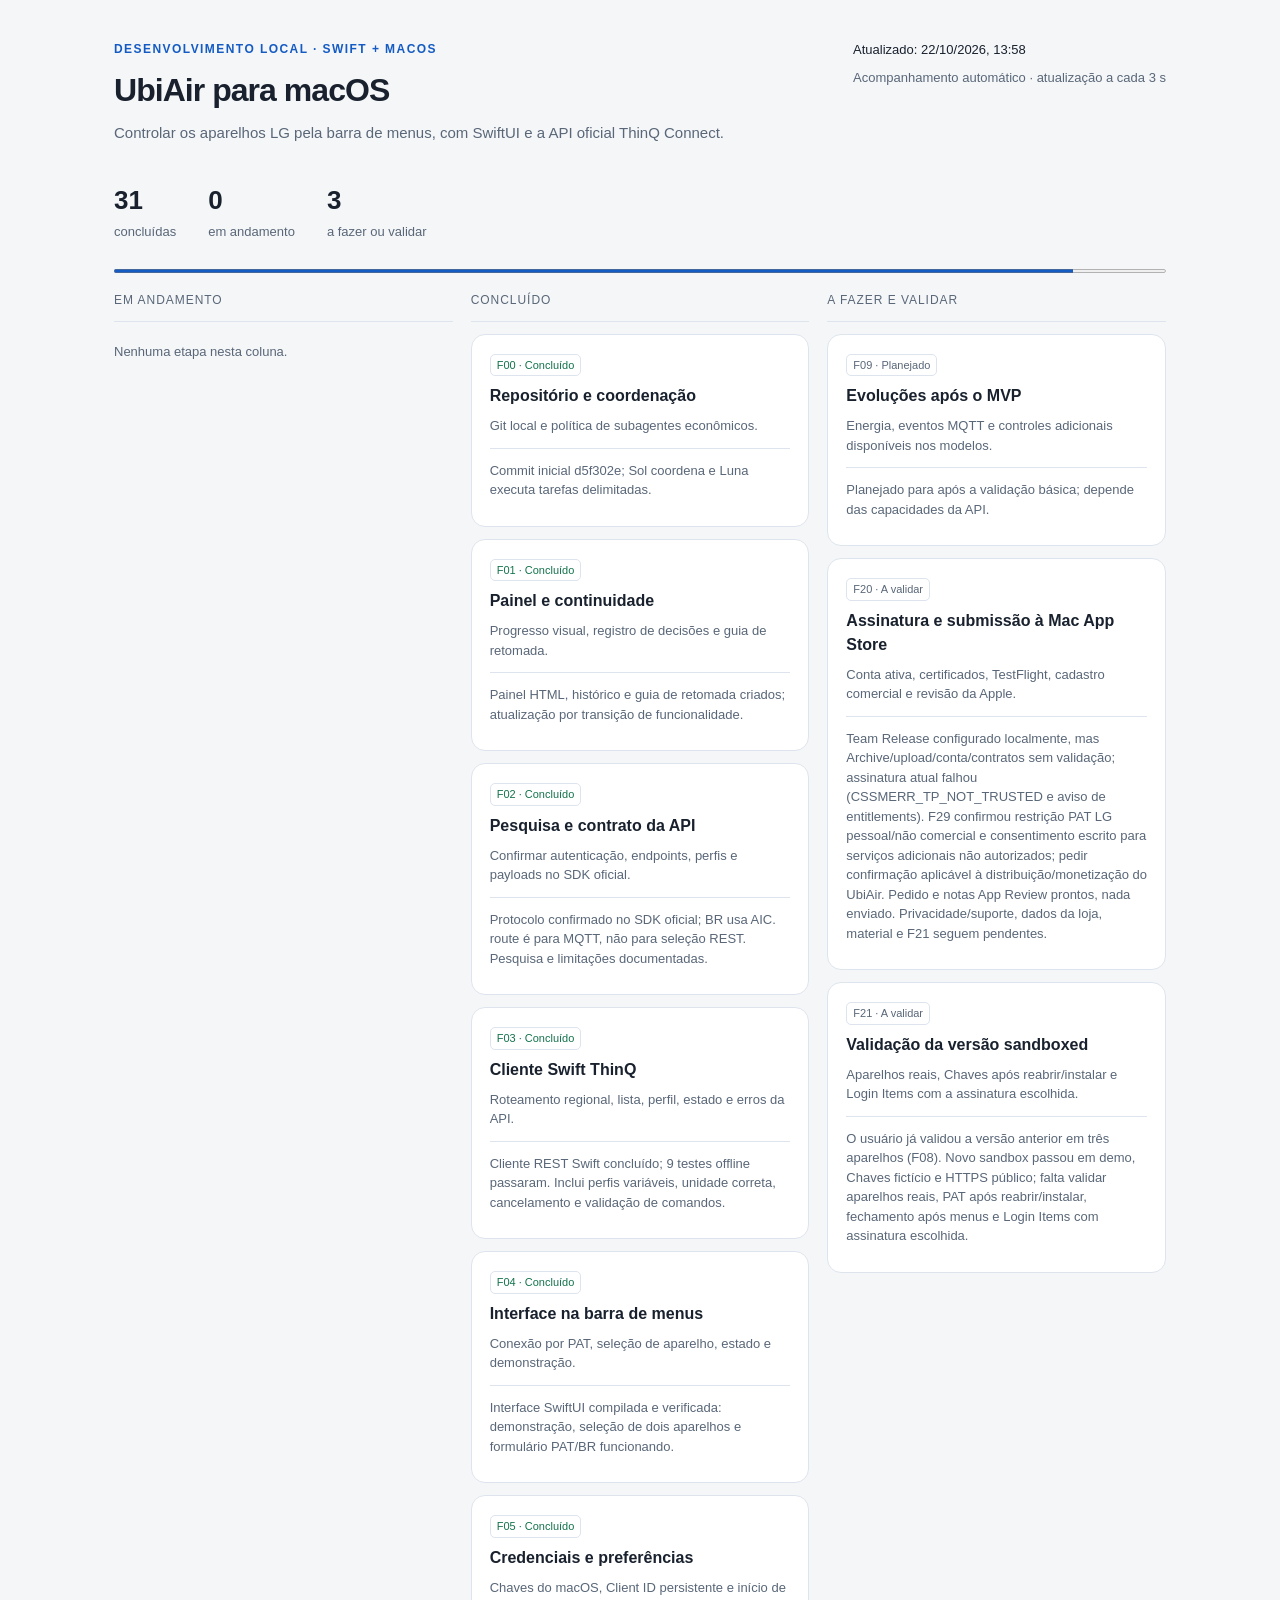
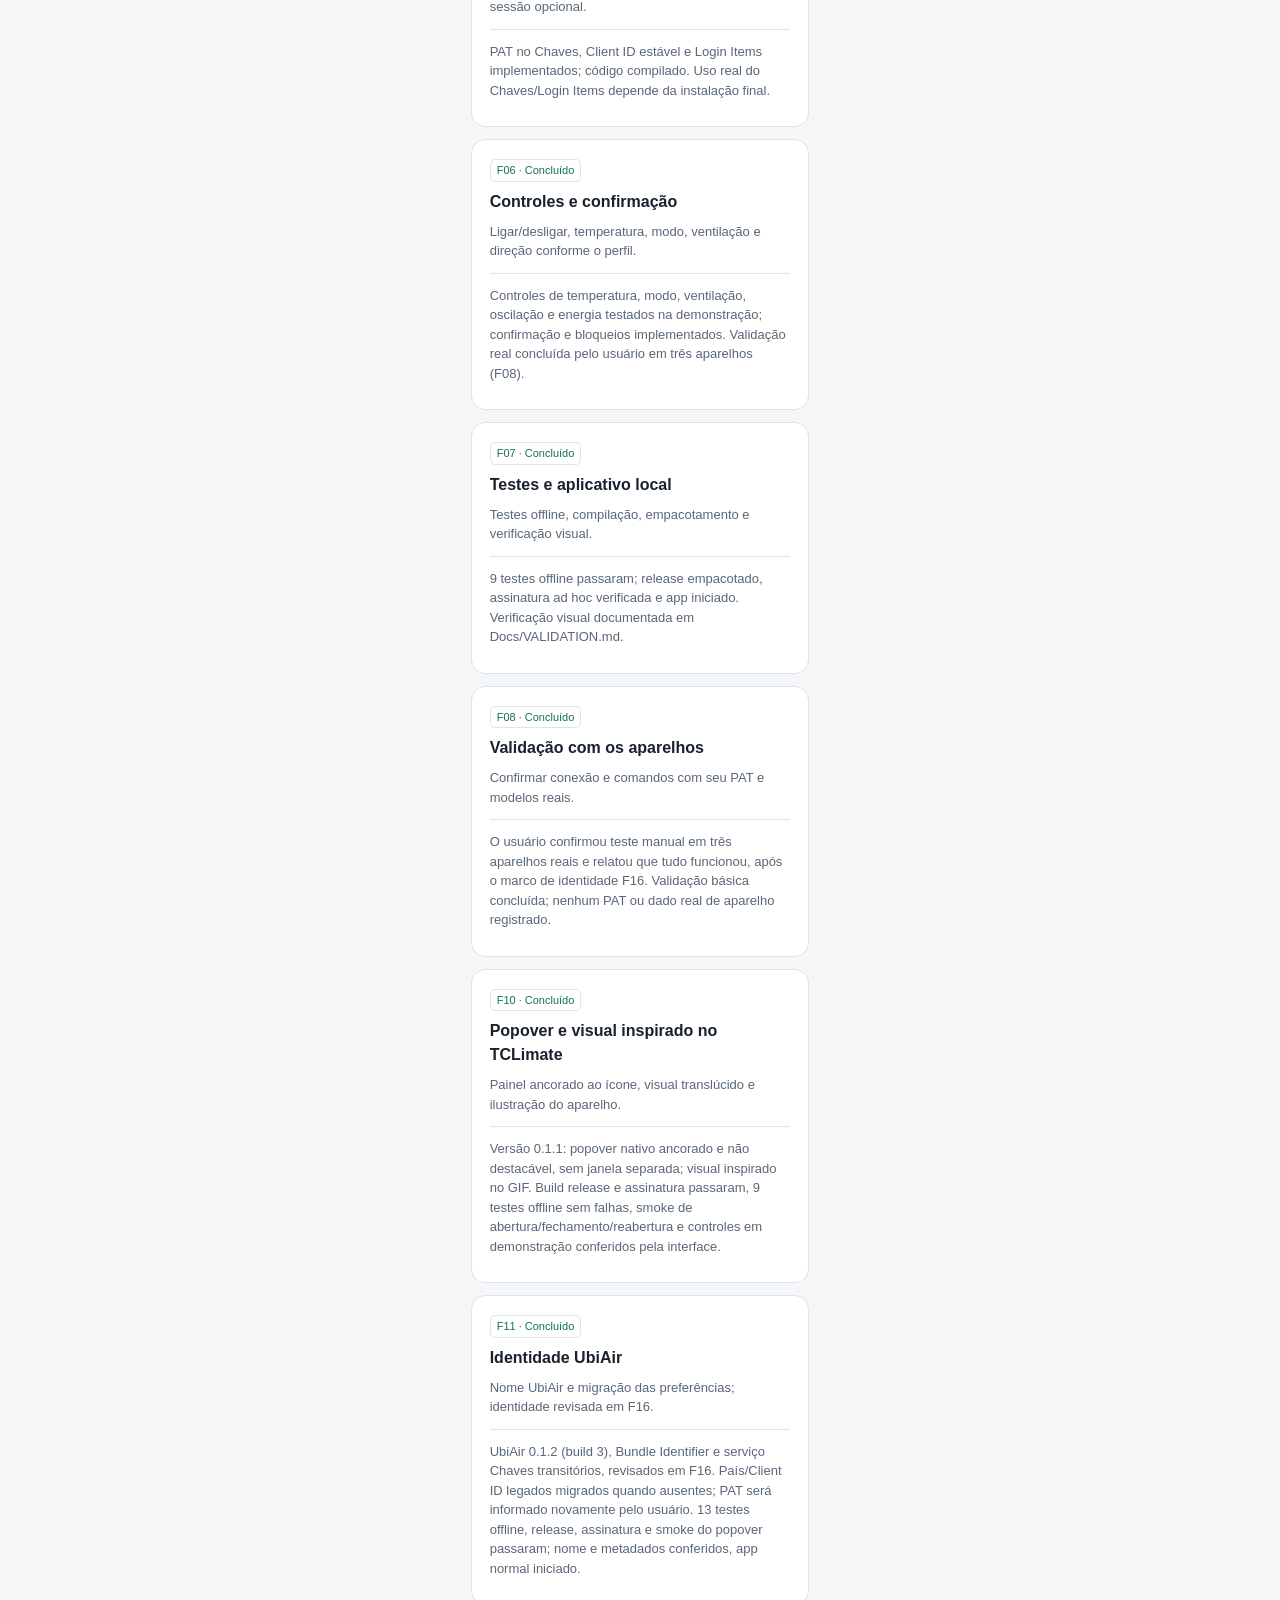
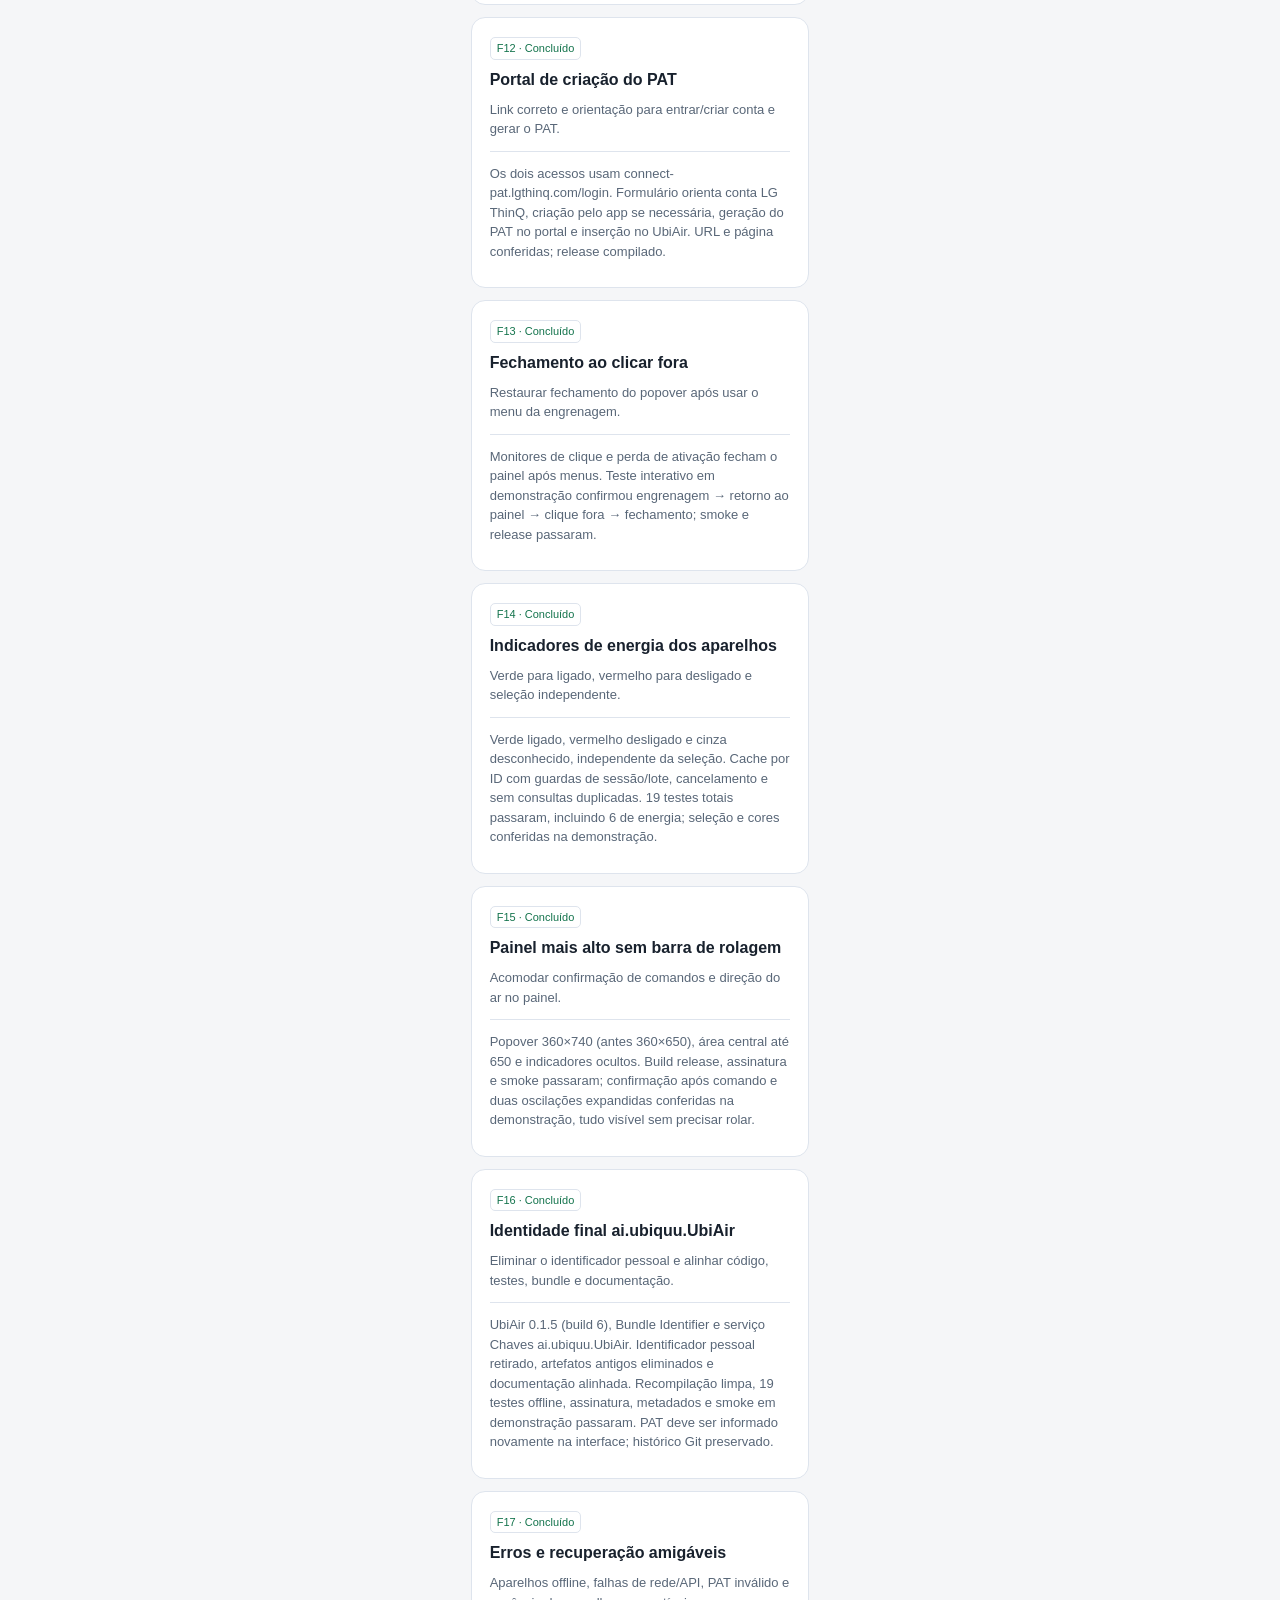
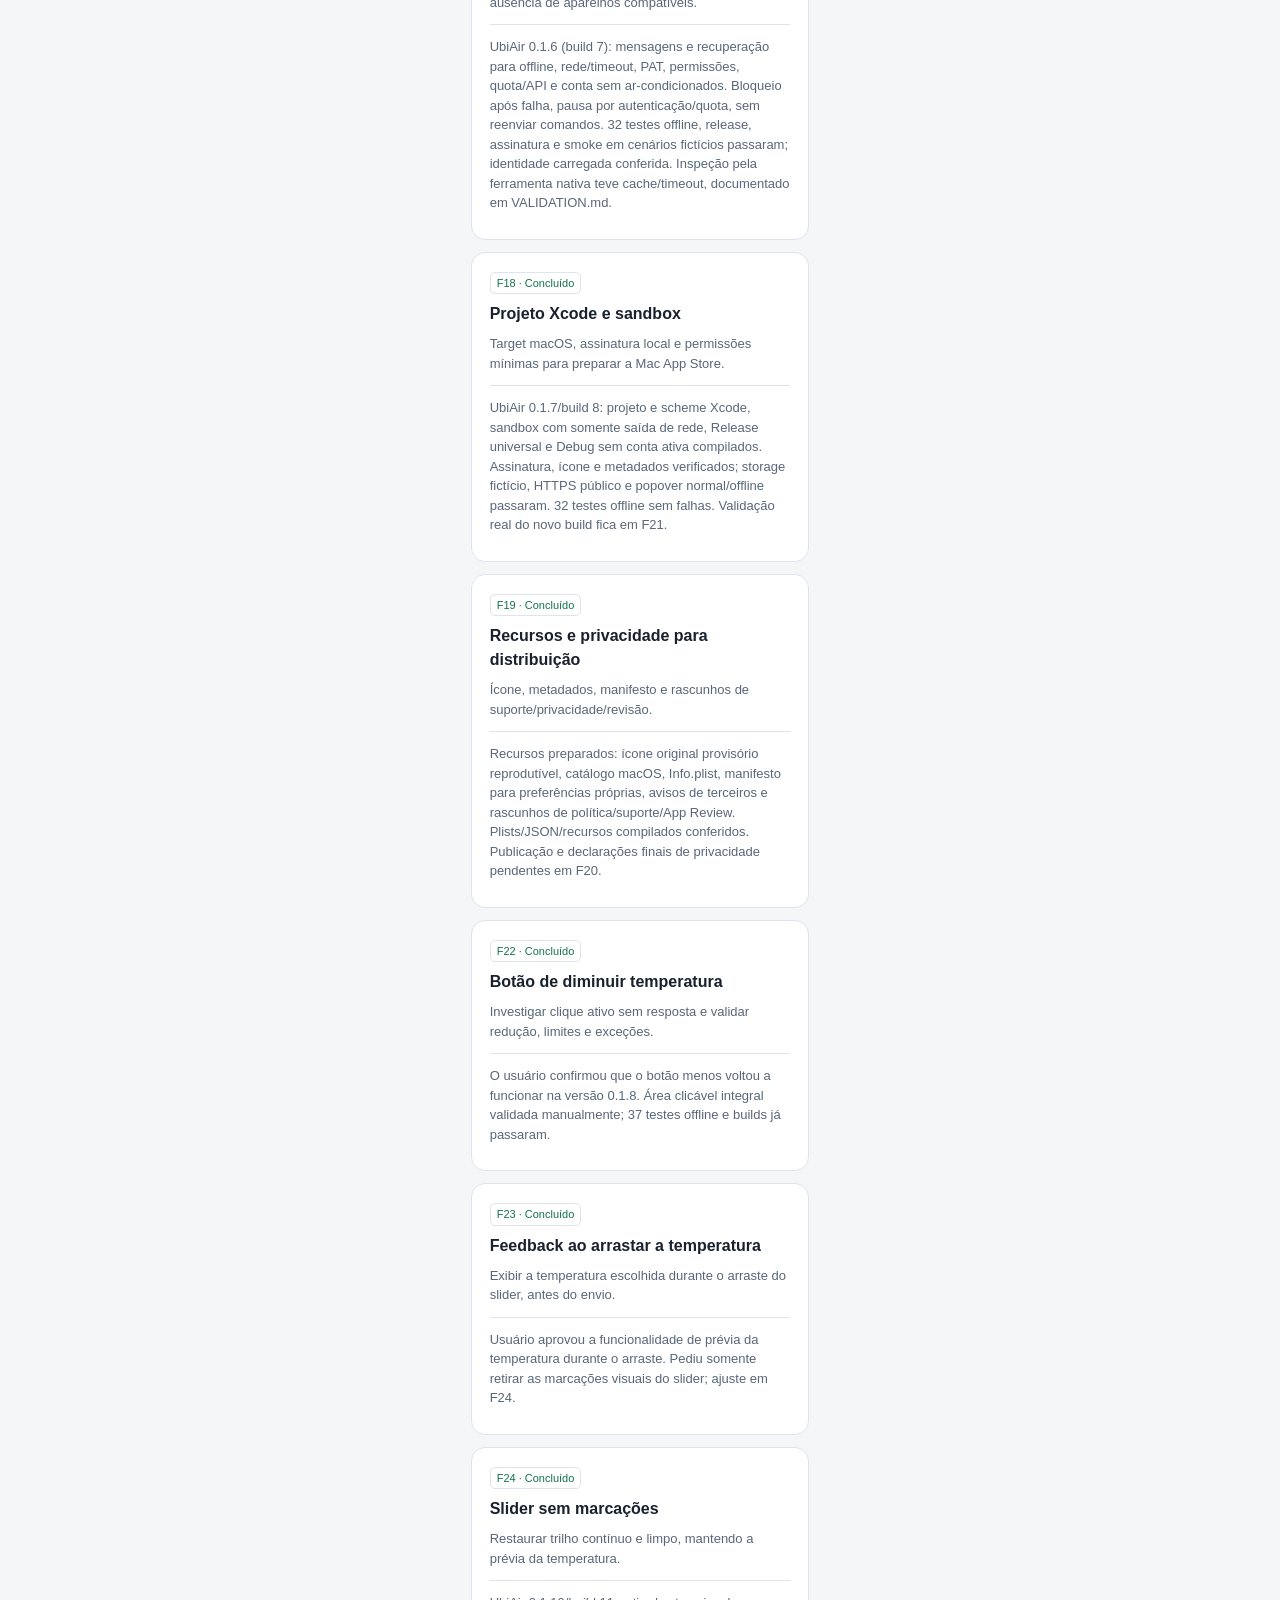
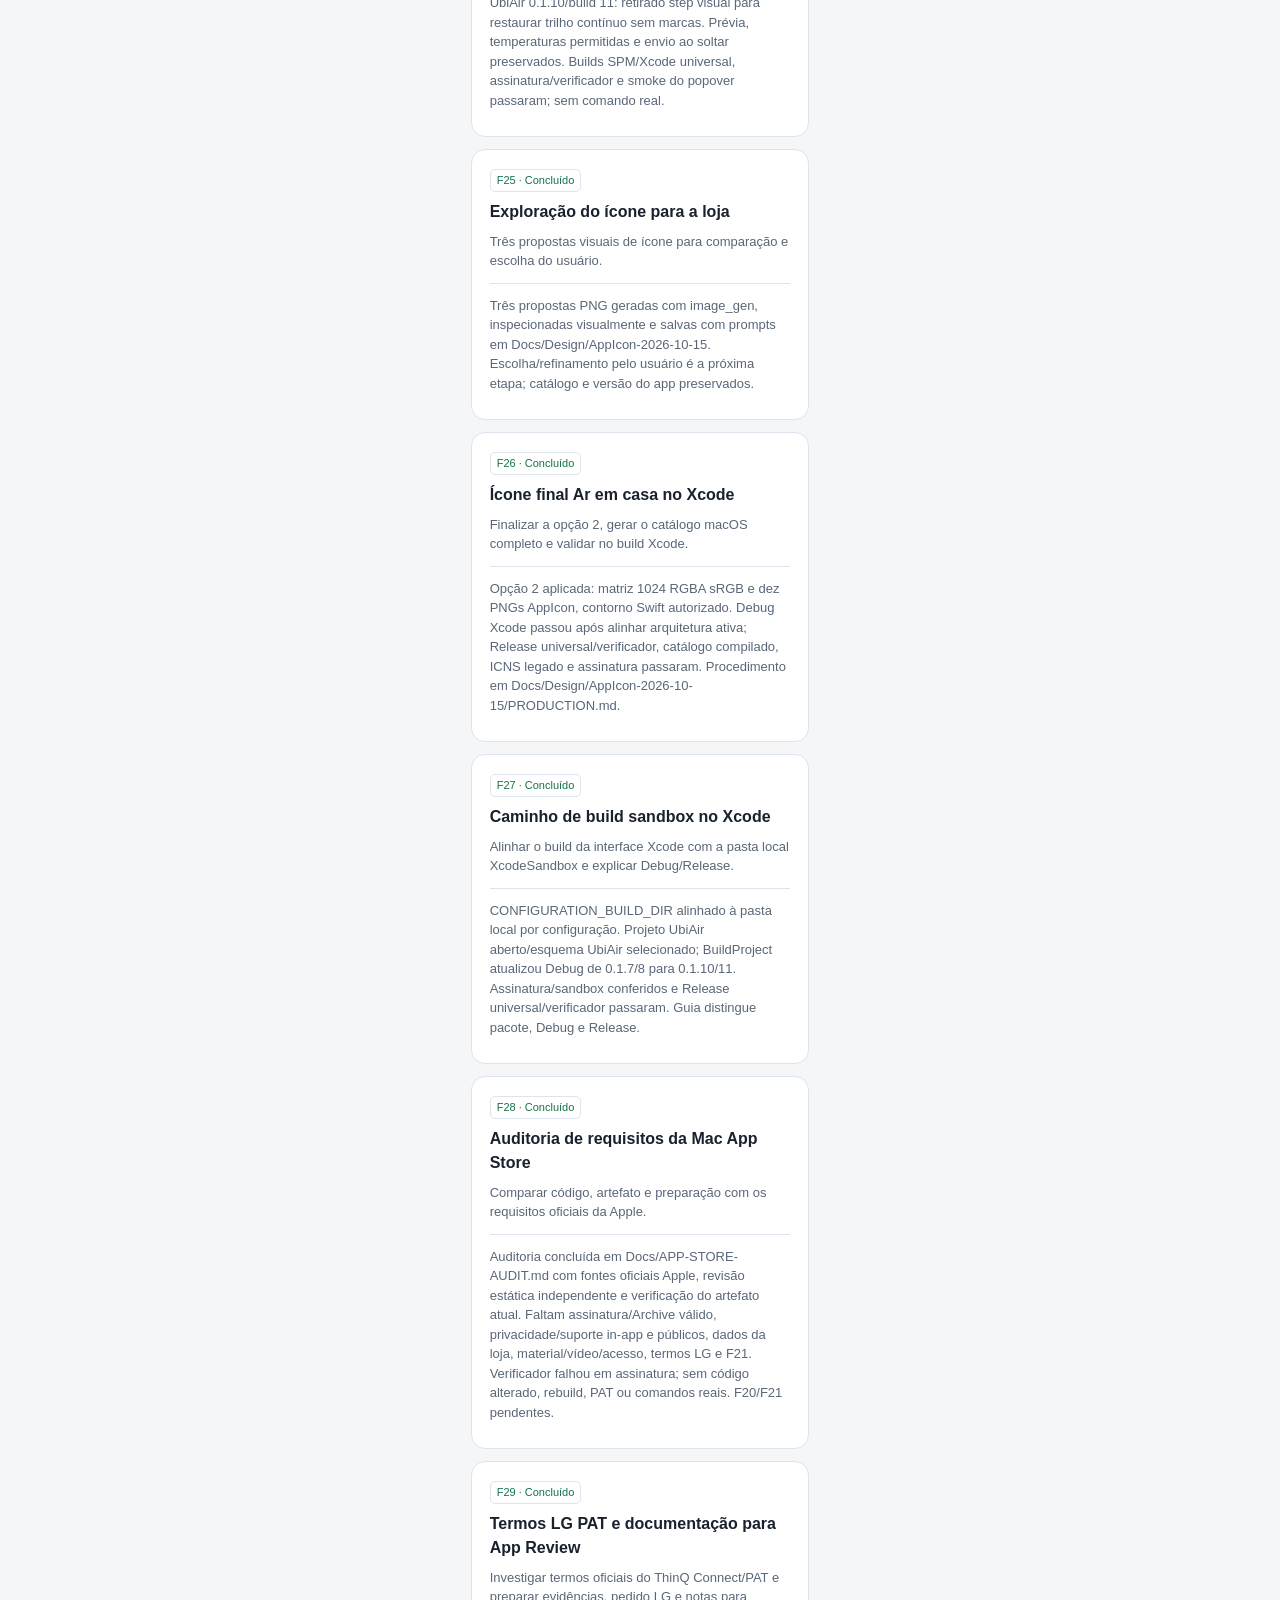
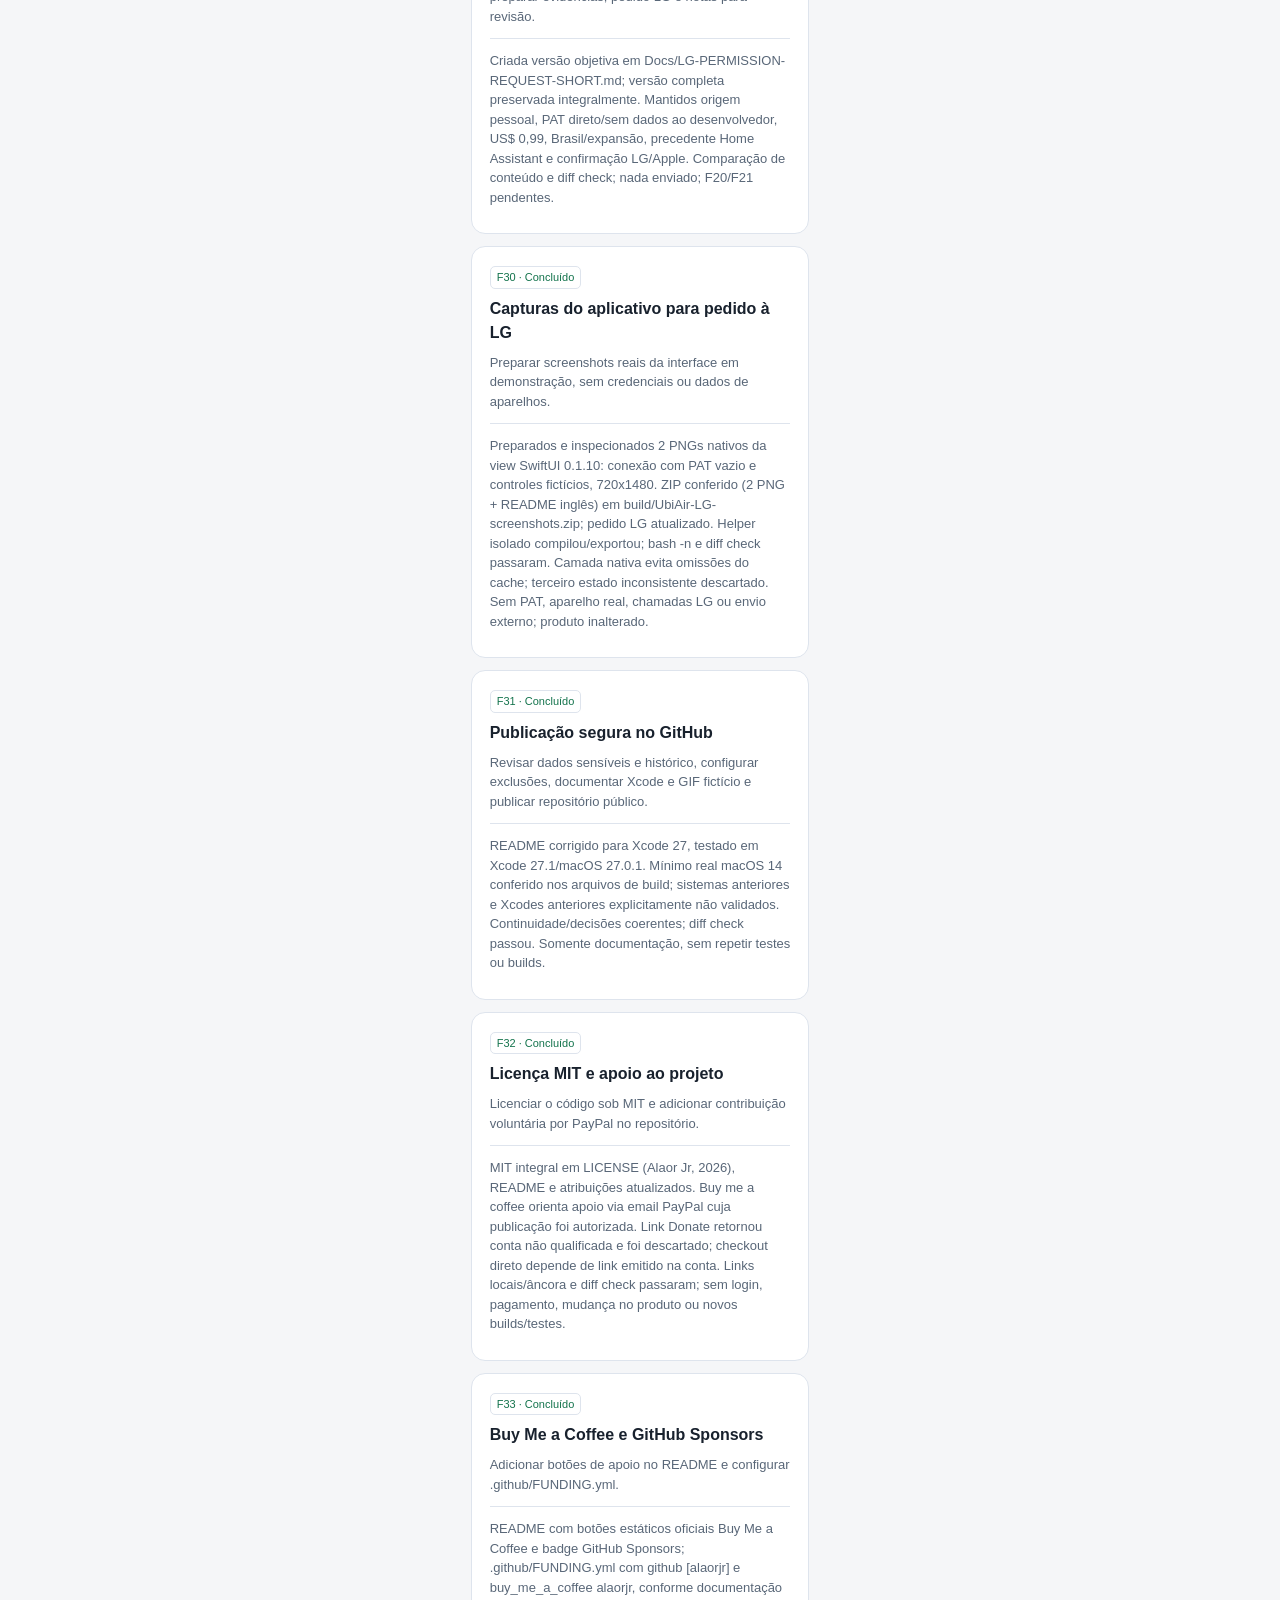
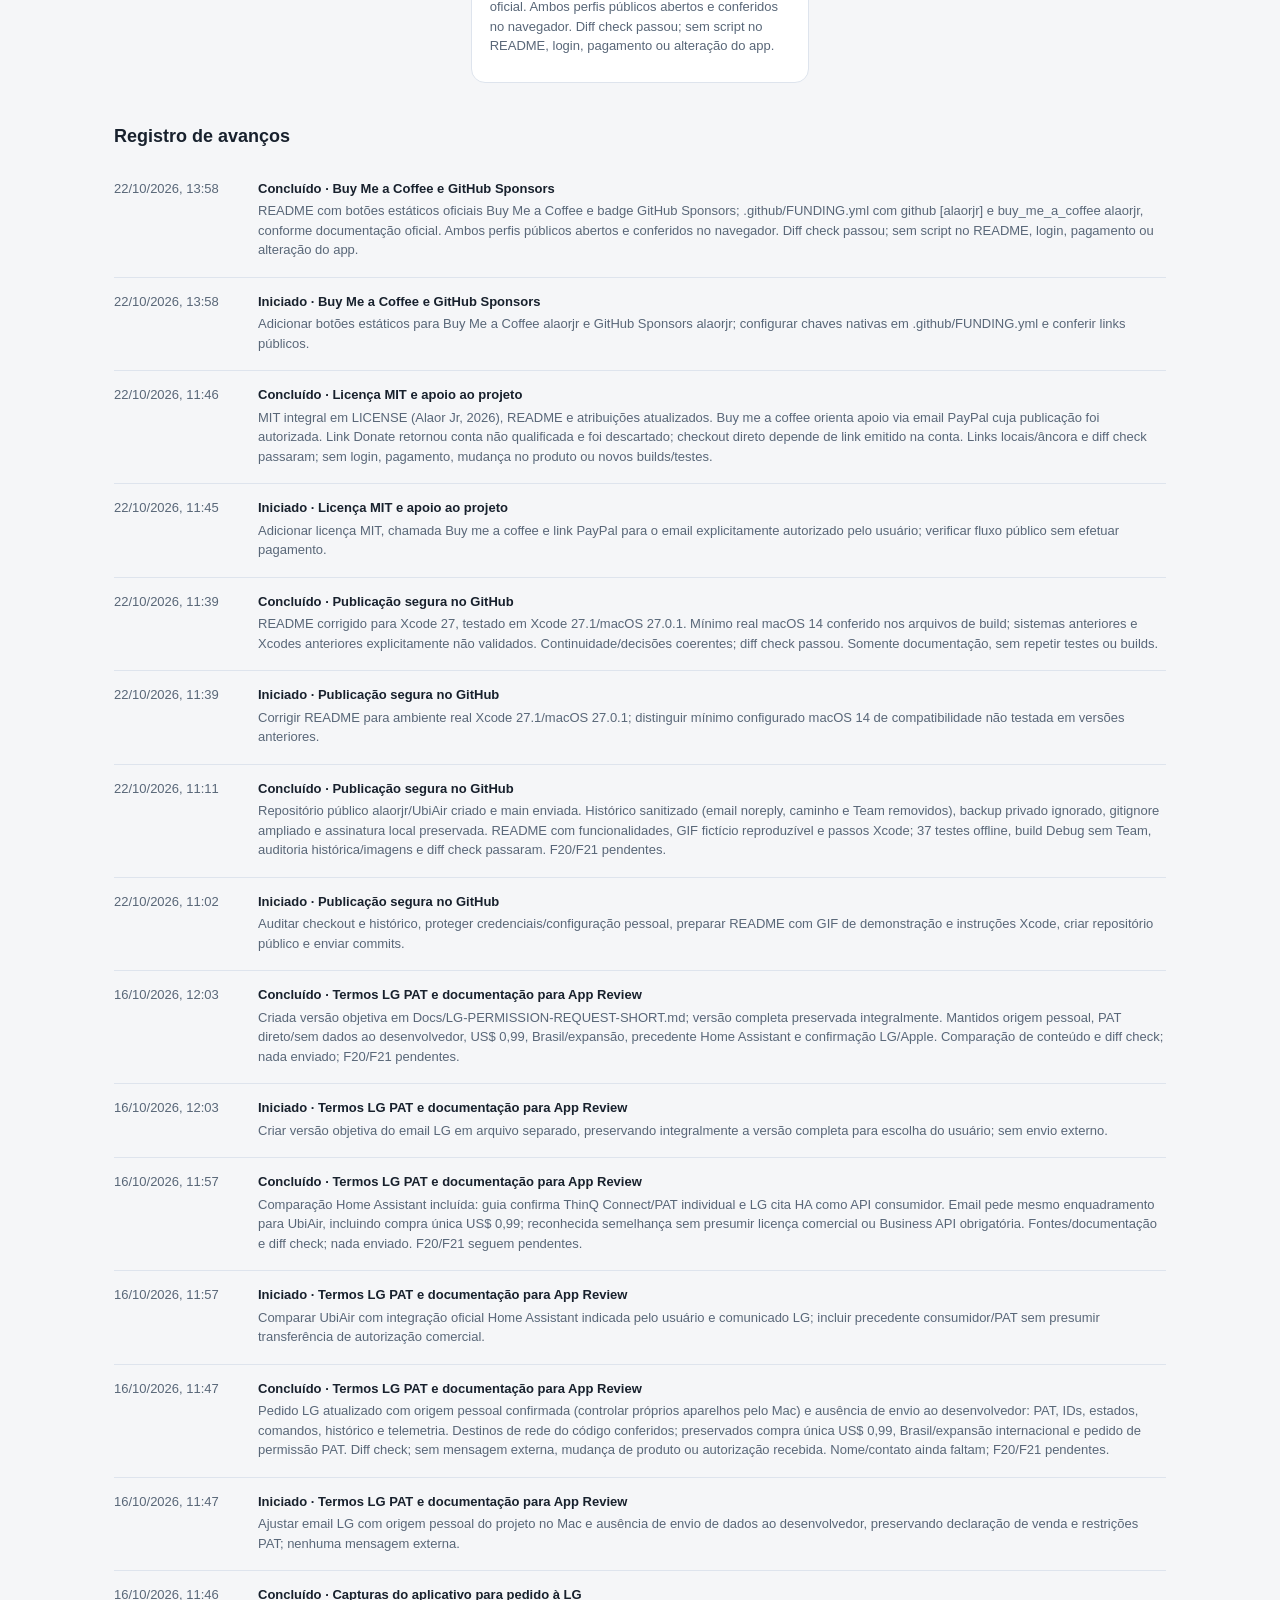
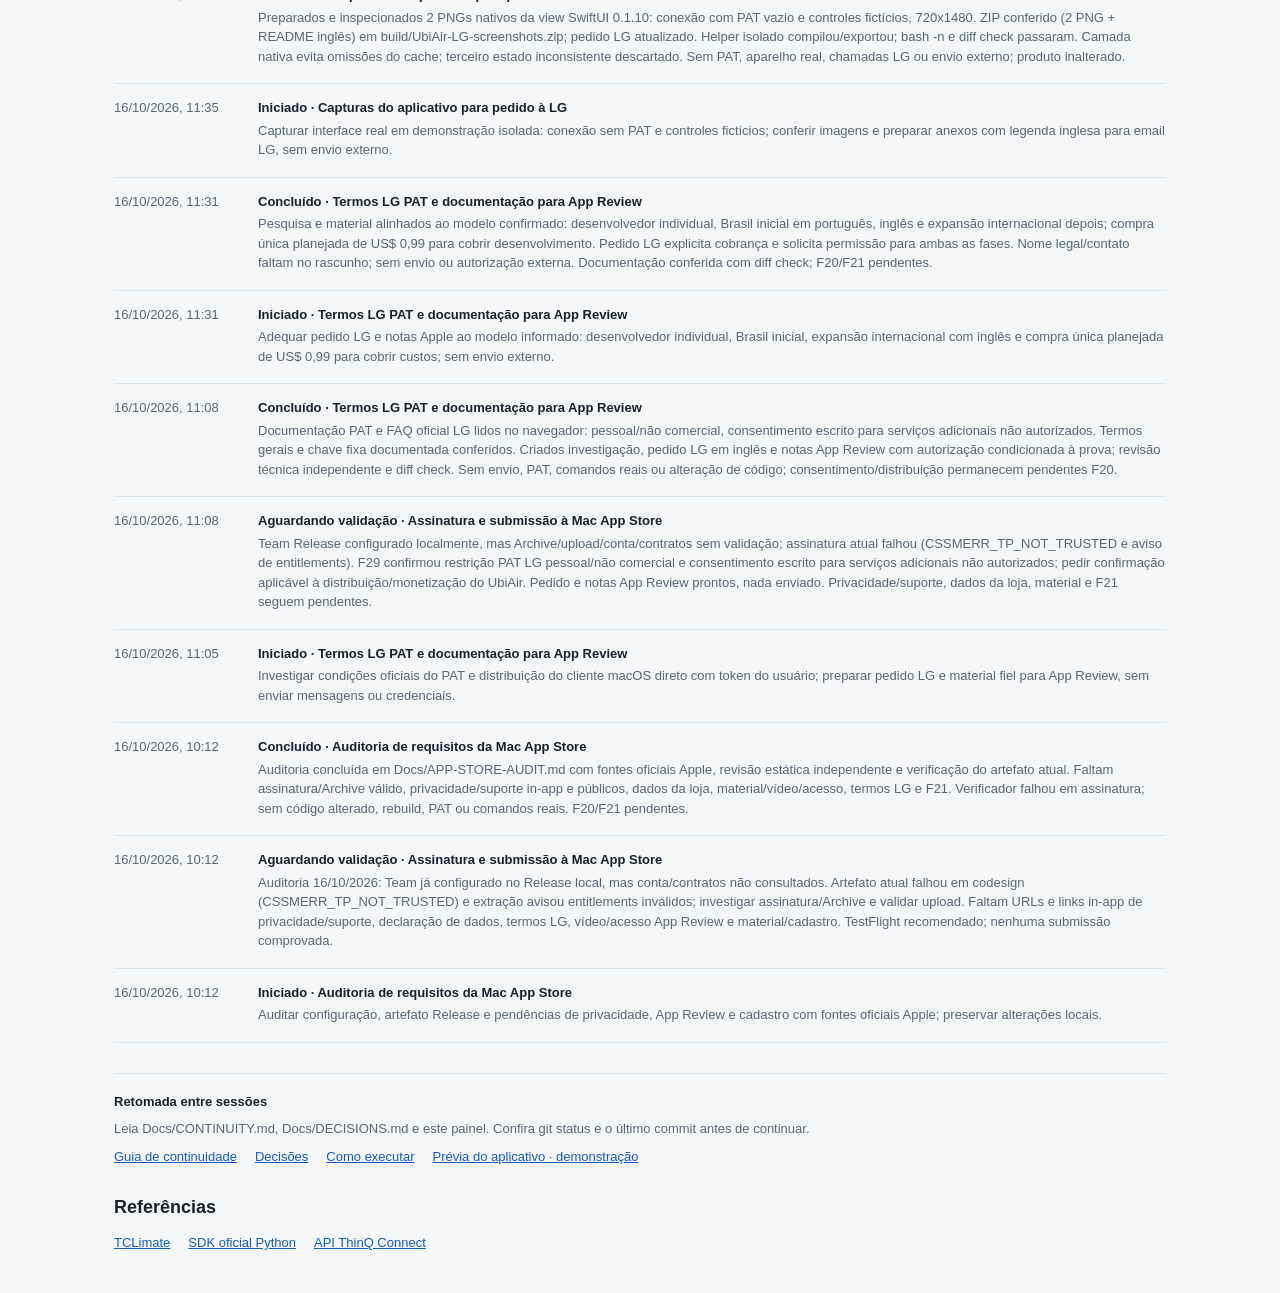
==== Progress/index.html @ ee51929e "Add Buy Me a Coffee and GitHub Sponsors buttons and funding config" ====
<!doctype html>
<html lang="pt-BR">
<head>
  <meta charset="utf-8">
  <meta name="viewport" content="width=device-width, initial-scale=1">
  <title>UbiAir — acompanhamento</title>
  <style>
    :root { color-scheme: light dark; --bg:light-dark(#f5f6f8,#12151a); --surface:light-dark(#fff,#1b2028); --fg:light-dark(#18212d,#e8edf4); --muted:light-dark(#596778,#a0aec0); --line:light-dark(#dee4ed,#303947); --accent:light-dark(#145bc4,#7bb3ff); --ok:light-dark(#13734c,#74dba7); }
    *{box-sizing:border-box} body{margin:0;background:var(--bg);color:var(--fg);font:15px/1.5 -apple-system,BlinkMacSystemFont,"Segoe UI",sans-serif} main{max-width:1100px;margin:auto;padding:40px 24px} header{display:flex;align-items:flex-start;justify-content:space-between;gap:24px;flex-wrap:wrap} .eyebrow{font-size:12px;letter-spacing:.12em;text-transform:uppercase;color:var(--accent);font-weight:600} h1{font-size:32px;letter-spacing:-.03em;margin:8px 0} h2{font-size:18px;margin:28px 0 12px} p{margin:8px 0;color:var(--muted)} .stamp{font-size:13px} .summary{display:flex;gap:32px;margin:28px 0 14px;flex-wrap:wrap} .summary strong{font-size:26px;display:block} .summary span{color:var(--muted);font-size:13px} progress{width:100%;height:8px;accent-color:var(--accent)} .board{display:grid;grid-template-columns:repeat(3,minmax(0,1fr));gap:18px} .lane{min-width:0} .lane-title{font-size:12px;letter-spacing:.08em;text-transform:uppercase;color:var(--muted);padding:12px 0;border-bottom:1px solid var(--line)} article{background:var(--surface);border:1px solid var(--line);border-radius:14px;padding:18px;margin:12px 0} article h3{font-size:16px;margin:8px 0} article p{font-size:13px} .tag{font-size:11px;display:inline-block;color:var(--muted);border:1px solid var(--line);border-radius:5px;padding:2px 6px} .done .tag{color:var(--ok)} .active .tag{color:var(--accent)} .note{margin-top:12px;padding-top:12px;border-top:1px solid var(--line)} .log{padding:0;list-style:none} .log li{display:grid;grid-template-columns:132px 1fr;gap:12px;border-bottom:1px solid var(--line);padding:14px 0;font-size:13px}.log time{color:var(--muted)} .log p{margin:3px 0} footer{margin-top:30px;border-top:1px solid var(--line);padding-top:18px;font-size:13px} a{color:var(--accent)} .links{display:flex;gap:18px;flex-wrap:wrap} .empty{font-size:13px;padding:12px 0} @media(max-width:800px){.board{grid-template-columns:1fr}main{padding:24px 16px}h1{font-size:26px}.log li{grid-template-columns:1fr;gap:4px}}
  </style>
</head>
<body>
<main>
  <header><div><div class="eyebrow">Desenvolvimento local · Swift + macOS</div><h1 id="title">UbiAir para macOS</h1><p id="goal"></p></div><div class="stamp"><div id="updated"></div><p id="live">Atualizações ao iniciar e concluir cada etapa</p></div></header>
  <div class="summary" id="summary" aria-live="polite"></div><progress id="progress" max="10" value="0" aria-label="Funcionalidades concluídas"></progress>
  <section class="board" aria-label="Etapas do projeto"><div class="lane"><div class="lane-title">Em andamento</div><div id="active"></div></div><div class="lane"><div class="lane-title">Concluído</div><div id="done"></div></div><div class="lane"><div class="lane-title">A fazer e validar</div><div id="todo"></div></div></section>
  <h2>Registro de avanços</h2><ul id="events" class="log"></ul>
  <footer><strong>Retomada entre sessões</strong><p id="resume"></p><div class="links"><a href="../Docs/CONTINUITY.md">Guia de continuidade</a><a href="../Docs/DECISIONS.md">Decisões</a><a href="../README.md">Como executar</a><a href="../Docs/Images/menu-panel-demo.png">Prévia do aplicativo · demonstração</a></div><h2>Referências</h2><div class="links" id="references"></div></footer>
</main>
<script>
  const initial = {"project": "UbiAir para macOS", "updatedAt": "2026-10-22T13:58:38-03:00", "goal": "Controlar os aparelhos LG pela barra de menus, com SwiftUI e a API oficial ThinQ Connect.", "features": [{"id": "F00", "title": "Repositório e coordenação", "description": "Git local e política de subagentes econômicos.", "status": "done", "note": "Commit inicial d5f302e; Sol coordena e Luna executa tarefas delimitadas."}, {"id": "F01", "title": "Painel e continuidade", "description": "Progresso visual, registro de decisões e guia de retomada.", "status": "done", "note": "Painel HTML, histórico e guia de retomada criados; atualização por transição de funcionalidade.", "updatedAt": "2026-10-13T12:00:17-03:00"}, {"id": "F02", "title": "Pesquisa e contrato da API", "description": "Confirmar autenticação, endpoints, perfis e payloads no SDK oficial.", "status": "done", "note": "Protocolo confirmado no SDK oficial; BR usa AIC. route é para MQTT, não para seleção REST. Pesquisa e limitações documentadas.", "updatedAt": "2026-10-13T12:02:05-03:00"}, {"id": "F03", "title": "Cliente Swift ThinQ", "description": "Roteamento regional, lista, perfil, estado e erros da API.", "status": "done", "note": "Cliente REST Swift concluído; 9 testes offline passaram. Inclui perfis variáveis, unidade correta, cancelamento e validação de comandos.", "updatedAt": "2026-10-13T12:12:52-03:00"}, {"id": "F04", "title": "Interface na barra de menus", "description": "Conexão por PAT, seleção de aparelho, estado e demonstração.", "status": "done", "note": "Interface SwiftUI compilada e verificada: demonstração, seleção de dois aparelhos e formulário PAT/BR funcionando.", "updatedAt": "2026-10-13T15:42:04-03:00"}, {"id": "F05", "title": "Credenciais e preferências", "description": "Chaves do macOS, Client ID persistente e início de sessão opcional.", "status": "done", "note": "PAT no Chaves, Client ID estável e Login Items implementados; código compilado. Uso real do Chaves/Login Items depende da instalação final.", "updatedAt": "2026-10-13T12:12:52-03:00"}, {"id": "F06", "title": "Controles e confirmação", "description": "Ligar/desligar, temperatura, modo, ventilação e direção conforme o perfil.", "status": "done", "note": "Controles de temperatura, modo, ventilação, oscilação e energia testados na demonstração; confirmação e bloqueios implementados. Validação real concluída pelo usuário em três aparelhos (F08).", "updatedAt": "2026-10-13T15:42:04-03:00"}, {"id": "F07", "title": "Testes e aplicativo local", "description": "Testes offline, compilação, empacotamento e verificação visual.", "status": "done", "note": "9 testes offline passaram; release empacotado, assinatura ad hoc verificada e app iniciado. Verificação visual documentada em Docs/VALIDATION.md.", "updatedAt": "2026-10-13T15:42:04-03:00"}, {"id": "F08", "title": "Validação com os aparelhos", "description": "Confirmar conexão e comandos com seu PAT e modelos reais.", "status": "done", "note": "O usuário confirmou teste manual em três aparelhos reais e relatou que tudo funcionou, após o marco de identidade F16. Validação básica concluída; nenhum PAT ou dado real de aparelho registrado.", "updatedAt": "2026-10-14T13:21:07-03:00"}, {"id": "F09", "title": "Evoluções após o MVP", "description": "Energia, eventos MQTT e controles adicionais disponíveis nos modelos.", "status": "todo", "note": "Planejado para após a validação básica; depende das capacidades da API."}, {"id": "F10", "title": "Popover e visual inspirado no TCLimate", "description": "Painel ancorado ao ícone, visual translúcido e ilustração do aparelho.", "status": "done", "note": "Versão 0.1.1: popover nativo ancorado e não destacável, sem janela separada; visual inspirado no GIF. Build release e assinatura passaram, 9 testes offline sem falhas, smoke de abertura/fechamento/reabertura e controles em demonstração conferidos pela interface.", "updatedAt": "2026-10-13T16:37:49-03:00"}, {"id": "F11", "title": "Identidade UbiAir", "description": "Nome UbiAir e migração das preferências; identidade revisada em F16.", "status": "done", "note": "UbiAir 0.1.2 (build 3), Bundle Identifier e serviço Chaves transitórios, revisados em F16. País/Client ID legados migrados quando ausentes; PAT será informado novamente pelo usuário. 13 testes offline, release, assinatura e smoke do popover passaram; nome e metadados conferidos, app normal iniciado.", "updatedAt": "2026-10-14T08:40:16-03:00"}, {"id": "F12", "title": "Portal de criação do PAT", "description": "Link correto e orientação para entrar/criar conta e gerar o PAT.", "status": "done", "note": "Os dois acessos usam connect-pat.lgthinq.com/login. Formulário orienta conta LG ThinQ, criação pelo app se necessária, geração do PAT no portal e inserção no UbiAir. URL e página conferidas; release compilado.", "updatedAt": "2026-10-14T09:36:33-03:00"}, {"id": "F13", "title": "Fechamento ao clicar fora", "description": "Restaurar fechamento do popover após usar o menu da engrenagem.", "status": "done", "note": "Monitores de clique e perda de ativação fecham o painel após menus. Teste interativo em demonstração confirmou engrenagem → retorno ao painel → clique fora → fechamento; smoke e release passaram.", "updatedAt": "2026-10-14T09:36:33-03:00"}, {"id": "F14", "title": "Indicadores de energia dos aparelhos", "description": "Verde para ligado, vermelho para desligado e seleção independente.", "status": "done", "note": "Verde ligado, vermelho desligado e cinza desconhecido, independente da seleção. Cache por ID com guardas de sessão/lote, cancelamento e sem consultas duplicadas. 19 testes totais passaram, incluindo 6 de energia; seleção e cores conferidas na demonstração.", "updatedAt": "2026-10-14T09:36:34-03:00"}, {"id": "F15", "title": "Painel mais alto sem barra de rolagem", "description": "Acomodar confirmação de comandos e direção do ar no painel.", "status": "done", "note": "Popover 360×740 (antes 360×650), área central até 650 e indicadores ocultos. Build release, assinatura e smoke passaram; confirmação após comando e duas oscilações expandidas conferidas na demonstração, tudo visível sem precisar rolar.", "updatedAt": "2026-10-14T09:47:30-03:00"}, {"id": "F16", "title": "Identidade final ai.ubiquu.UbiAir", "description": "Eliminar o identificador pessoal e alinhar código, testes, bundle e documentação.", "status": "done", "note": "UbiAir 0.1.5 (build 6), Bundle Identifier e serviço Chaves ai.ubiquu.UbiAir. Identificador pessoal retirado, artefatos antigos eliminados e documentação alinhada. Recompilação limpa, 19 testes offline, assinatura, metadados e smoke em demonstração passaram. PAT deve ser informado novamente na interface; histórico Git preservado.", "updatedAt": "2026-10-14T13:15:51-03:00"}, {"id": "F17", "title": "Erros e recuperação amigáveis", "description": "Aparelhos offline, falhas de rede/API, PAT inválido e ausência de aparelhos compatíveis.", "status": "done", "note": "UbiAir 0.1.6 (build 7): mensagens e recuperação para offline, rede/timeout, PAT, permissões, quota/API e conta sem ar-condicionados. Bloqueio após falha, pausa por autenticação/quota, sem reenviar comandos. 32 testes offline, release, assinatura e smoke em cenários fictícios passaram; identidade carregada conferida. Inspeção pela ferramenta nativa teve cache/timeout, documentado em VALIDATION.md.", "updatedAt": "2026-10-14T13:42:35-03:00"}, {"id": "F18", "title": "Projeto Xcode e sandbox", "description": "Target macOS, assinatura local e permissões mínimas para preparar a Mac App Store.", "status": "done", "note": "UbiAir 0.1.7/build 8: projeto e scheme Xcode, sandbox com somente saída de rede, Release universal e Debug sem conta ativa compilados. Assinatura, ícone e metadados verificados; storage fictício, HTTPS público e popover normal/offline passaram. 32 testes offline sem falhas. Validação real do novo build fica em F21.", "updatedAt": "2026-10-14T22:14:55-03:00"}, {"id": "F19", "title": "Recursos e privacidade para distribuição", "description": "Ícone, metadados, manifesto e rascunhos de suporte/privacidade/revisão.", "status": "done", "note": "Recursos preparados: ícone original provisório reprodutível, catálogo macOS, Info.plist, manifesto para preferências próprias, avisos de terceiros e rascunhos de política/suporte/App Review. Plists/JSON/recursos compilados conferidos. Publicação e declarações finais de privacidade pendentes em F20.", "updatedAt": "2026-10-14T22:14:55-03:00"}, {"id": "F20", "title": "Assinatura e submissão à Mac App Store", "description": "Conta ativa, certificados, TestFlight, cadastro comercial e revisão da Apple.", "status": "pending", "note": "Team Release configurado localmente, mas Archive/upload/conta/contratos sem validação; assinatura atual falhou (CSSMERR_TP_NOT_TRUSTED e aviso de entitlements). F29 confirmou restrição PAT LG pessoal/não comercial e consentimento escrito para serviços adicionais não autorizados; pedir confirmação aplicável à distribuição/monetização do UbiAir. Pedido e notas App Review prontos, nada enviado. Privacidade/suporte, dados da loja, material e F21 seguem pendentes.", "updatedAt": "2026-10-16T11:08:53-03:00"}, {"id": "F21", "title": "Validação da versão sandboxed", "description": "Aparelhos reais, Chaves após reabrir/instalar e Login Items com a assinatura escolhida.", "status": "pending", "note": "O usuário já validou a versão anterior em três aparelhos (F08). Novo sandbox passou em demo, Chaves fictício e HTTPS público; falta validar aparelhos reais, PAT após reabrir/instalar, fechamento após menus e Login Items com assinatura escolhida.", "updatedAt": "2026-10-14T22:14:55-03:00"}, {"id": "F22", "title": "Botão de diminuir temperatura", "description": "Investigar clique ativo sem resposta e validar redução, limites e exceções.", "status": "done", "note": "O usuário confirmou que o botão menos voltou a funcionar na versão 0.1.8. Área clicável integral validada manualmente; 37 testes offline e builds já passaram.", "updatedAt": "2026-10-14T22:32:36-03:00"}, {"id": "F23", "title": "Feedback ao arrastar a temperatura", "description": "Exibir a temperatura escolhida durante o arraste do slider, antes do envio.", "status": "done", "note": "Usuário aprovou a funcionalidade de prévia da temperatura durante o arraste. Pediu somente retirar as marcações visuais do slider; ajuste em F24.", "updatedAt": "2026-10-14T22:39:41-03:00"}, {"id": "F24", "title": "Slider sem marcações", "description": "Restaurar trilho contínuo e limpo, mantendo a prévia da temperatura.", "status": "done", "note": "UbiAir 0.1.10/build 11: retirado step visual para restaurar trilho contínuo sem marcas. Prévia, temperaturas permitidas e envio ao soltar preservados. Builds SPM/Xcode universal, assinatura/verificador e smoke do popover passaram; sem comando real.", "updatedAt": "2026-10-14T22:40:35-03:00"}, {"id": "F25", "title": "Exploração do ícone para a loja", "description": "Três propostas visuais de ícone para comparação e escolha do usuário.", "status": "done", "note": "Três propostas PNG geradas com image_gen, inspecionadas visualmente e salvas com prompts em Docs/Design/AppIcon-2026-10-15. Escolha/refinamento pelo usuário é a próxima etapa; catálogo e versão do app preservados.", "updatedAt": "2026-10-15T07:55:41-03:00"}, {"id": "F26", "title": "Ícone final Ar em casa no Xcode", "description": "Finalizar a opção 2, gerar o catálogo macOS completo e validar no build Xcode.", "status": "done", "note": "Opção 2 aplicada: matriz 1024 RGBA sRGB e dez PNGs AppIcon, contorno Swift autorizado. Debug Xcode passou após alinhar arquitetura ativa; Release universal/verificador, catálogo compilado, ICNS legado e assinatura passaram. Procedimento em Docs/Design/AppIcon-2026-10-15/PRODUCTION.md.", "updatedAt": "2026-10-15T08:08:44-03:00"}, {"id": "F27", "title": "Caminho de build sandbox no Xcode", "description": "Alinhar o build da interface Xcode com a pasta local XcodeSandbox e explicar Debug/Release.", "status": "done", "note": "CONFIGURATION_BUILD_DIR alinhado à pasta local por configuração. Projeto UbiAir aberto/esquema UbiAir selecionado; BuildProject atualizou Debug de 0.1.7/8 para 0.1.10/11. Assinatura/sandbox conferidos e Release universal/verificador passaram. Guia distingue pacote, Debug e Release.", "updatedAt": "2026-10-15T08:23:37-03:00"}, {"id": "F28", "title": "Auditoria de requisitos da Mac App Store", "description": "Comparar código, artefato e preparação com os requisitos oficiais da Apple.", "status": "done", "note": "Auditoria concluída em Docs/APP-STORE-AUDIT.md com fontes oficiais Apple, revisão estática independente e verificação do artefato atual. Faltam assinatura/Archive válido, privacidade/suporte in-app e públicos, dados da loja, material/vídeo/acesso, termos LG e F21. Verificador falhou em assinatura; sem código alterado, rebuild, PAT ou comandos reais. F20/F21 pendentes.", "updatedAt": "2026-10-16T10:12:49-03:00"}, {"id": "F29", "title": "Termos LG PAT e documentação para App Review", "description": "Investigar termos oficiais do ThinQ Connect/PAT e preparar evidências, pedido LG e notas para revisão.", "status": "done", "note": "Criada versão objetiva em Docs/LG-PERMISSION-REQUEST-SHORT.md; versão completa preservada integralmente. Mantidos origem pessoal, PAT direto/sem dados ao desenvolvedor, US$ 0,99, Brasil/expansão, precedente Home Assistant e confirmação LG/Apple. Comparação de conteúdo e diff check; nada enviado; F20/F21 pendentes.", "updatedAt": "2026-10-16T12:03:17-03:00"}, {"id": "F30", "title": "Capturas do aplicativo para pedido à LG", "description": "Preparar screenshots reais da interface em demonstração, sem credenciais ou dados de aparelhos.", "status": "done", "note": "Preparados e inspecionados 2 PNGs nativos da view SwiftUI 0.1.10: conexão com PAT vazio e controles fictícios, 720x1480. ZIP conferido (2 PNG + README inglês) em build/UbiAir-LG-screenshots.zip; pedido LG atualizado. Helper isolado compilou/exportou; bash -n e diff check passaram. Camada nativa evita omissões do cache; terceiro estado inconsistente descartado. Sem PAT, aparelho real, chamadas LG ou envio externo; produto inalterado.", "updatedAt": "2026-10-16T11:46:45-03:00"}, {"id": "F31", "title": "Publicação segura no GitHub", "description": "Revisar dados sensíveis e histórico, configurar exclusões, documentar Xcode e GIF fictício e publicar repositório público.", "status": "done", "note": "README corrigido para Xcode 27, testado em Xcode 27.1/macOS 27.0.1. Mínimo real macOS 14 conferido nos arquivos de build; sistemas anteriores e Xcodes anteriores explicitamente não validados. Continuidade/decisões coerentes; diff check passou. Somente documentação, sem repetir testes ou builds.", "updatedAt": "2026-10-22T11:39:10-03:00"}, {"id": "F32", "title": "Licença MIT e apoio ao projeto", "description": "Licenciar o código sob MIT e adicionar contribuição voluntária por PayPal no repositório.", "status": "done", "note": "MIT integral em LICENSE (Alaor Jr, 2026), README e atribuições atualizados. Buy me a coffee orienta apoio via email PayPal cuja publicação foi autorizada. Link Donate retornou conta não qualificada e foi descartado; checkout direto depende de link emitido na conta. Links locais/âncora e diff check passaram; sem login, pagamento, mudança no produto ou novos builds/testes.", "updatedAt": "2026-10-22T11:46:35-03:00"}, {"id": "F33", "title": "Buy Me a Coffee e GitHub Sponsors", "description": "Adicionar botões de apoio no README e configurar .github/FUNDING.yml.", "status": "done", "note": "README com botões estáticos oficiais Buy Me a Coffee e badge GitHub Sponsors; .github/FUNDING.yml com github [alaorjr] e buy_me_a_coffee alaorjr, conforme documentação oficial. Ambos perfis públicos abertos e conferidos no navegador. Diff check passou; sem script no README, login, pagamento ou alteração do app.", "updatedAt": "2026-10-22T13:58:38-03:00"}], "events": [{"at": "2026-10-22T13:58:38-03:00", "feature": "F33", "title": "Buy Me a Coffee e GitHub Sponsors", "action": "done", "note": "README com botões estáticos oficiais Buy Me a Coffee e badge GitHub Sponsors; .github/FUNDING.yml com github [alaorjr] e buy_me_a_coffee alaorjr, conforme documentação oficial. Ambos perfis públicos abertos e conferidos no navegador. Diff check passou; sem script no README, login, pagamento ou alteração do app."}, {"at": "2026-10-22T13:58:10-03:00", "feature": "F33", "title": "Buy Me a Coffee e GitHub Sponsors", "action": "start", "note": "Adicionar botões estáticos para Buy Me a Coffee alaorjr e GitHub Sponsors alaorjr; configurar chaves nativas em .github/FUNDING.yml e conferir links públicos."}, {"at": "2026-10-22T11:46:35-03:00", "feature": "F32", "title": "Licença MIT e apoio ao projeto", "action": "done", "note": "MIT integral em LICENSE (Alaor Jr, 2026), README e atribuições atualizados. Buy me a coffee orienta apoio via email PayPal cuja publicação foi autorizada. Link Donate retornou conta não qualificada e foi descartado; checkout direto depende de link emitido na conta. Links locais/âncora e diff check passaram; sem login, pagamento, mudança no produto ou novos builds/testes."}, {"at": "2026-10-22T11:45:23-03:00", "feature": "F32", "title": "Licença MIT e apoio ao projeto", "action": "start", "note": "Adicionar licença MIT, chamada Buy me a coffee e link PayPal para o email explicitamente autorizado pelo usuário; verificar fluxo público sem efetuar pagamento."}, {"at": "2026-10-22T11:39:10-03:00", "feature": "F31", "title": "Publicação segura no GitHub", "action": "done", "note": "README corrigido para Xcode 27, testado em Xcode 27.1/macOS 27.0.1. Mínimo real macOS 14 conferido nos arquivos de build; sistemas anteriores e Xcodes anteriores explicitamente não validados. Continuidade/decisões coerentes; diff check passou. Somente documentação, sem repetir testes ou builds."}, {"at": "2026-10-22T11:39:08-03:00", "feature": "F31", "title": "Publicação segura no GitHub", "action": "start", "note": "Corrigir README para ambiente real Xcode 27.1/macOS 27.0.1; distinguir mínimo configurado macOS 14 de compatibilidade não testada em versões anteriores."}, {"at": "2026-10-22T11:11:06-03:00", "feature": "F31", "title": "Publicação segura no GitHub", "action": "done", "note": "Repositório público alaorjr/UbiAir criado e main enviada. Histórico sanitizado (email noreply, caminho e Team removidos), backup privado ignorado, gitignore ampliado e assinatura local preservada. README com funcionalidades, GIF fictício reproduzível e passos Xcode; 37 testes offline, build Debug sem Team, auditoria histórica/imagens e diff check passaram. F20/F21 pendentes."}, {"at": "2026-10-22T11:02:21-03:00", "feature": "F31", "title": "Publicação segura no GitHub", "action": "start", "note": "Auditar checkout e histórico, proteger credenciais/configuração pessoal, preparar README com GIF de demonstração e instruções Xcode, criar repositório público e enviar commits."}, {"at": "2026-10-16T12:03:17-03:00", "feature": "F29", "title": "Termos LG PAT e documentação para App Review", "action": "done", "note": "Criada versão objetiva em Docs/LG-PERMISSION-REQUEST-SHORT.md; versão completa preservada integralmente. Mantidos origem pessoal, PAT direto/sem dados ao desenvolvedor, US$ 0,99, Brasil/expansão, precedente Home Assistant e confirmação LG/Apple. Comparação de conteúdo e diff check; nada enviado; F20/F21 pendentes."}, {"at": "2026-10-16T12:03:17-03:00", "feature": "F29", "title": "Termos LG PAT e documentação para App Review", "action": "start", "note": "Criar versão objetiva do email LG em arquivo separado, preservando integralmente a versão completa para escolha do usuário; sem envio externo."}, {"at": "2026-10-16T11:57:51-03:00", "feature": "F29", "title": "Termos LG PAT e documentação para App Review", "action": "done", "note": "Comparação Home Assistant incluída: guia confirma ThinQ Connect/PAT individual e LG cita HA como API consumidor. Email pede mesmo enquadramento para UbiAir, incluindo compra única US$ 0,99; reconhecida semelhança sem presumir licença comercial ou Business API obrigatória. Fontes/documentação e diff check; nada enviado. F20/F21 seguem pendentes."}, {"at": "2026-10-16T11:57:51-03:00", "feature": "F29", "title": "Termos LG PAT e documentação para App Review", "action": "start", "note": "Comparar UbiAir com integração oficial Home Assistant indicada pelo usuário e comunicado LG; incluir precedente consumidor/PAT sem presumir transferência de autorização comercial."}, {"at": "2026-10-16T11:47:31-03:00", "feature": "F29", "title": "Termos LG PAT e documentação para App Review", "action": "done", "note": "Pedido LG atualizado com origem pessoal confirmada (controlar próprios aparelhos pelo Mac) e ausência de envio ao desenvolvedor: PAT, IDs, estados, comandos, histórico e telemetria. Destinos de rede do código conferidos; preservados compra única US$ 0,99, Brasil/expansão internacional e pedido de permissão PAT. Diff check; sem mensagem externa, mudança de produto ou autorização recebida. Nome/contato ainda faltam; F20/F21 pendentes."}, {"at": "2026-10-16T11:47:09-03:00", "feature": "F29", "title": "Termos LG PAT e documentação para App Review", "action": "start", "note": "Ajustar email LG com origem pessoal do projeto no Mac e ausência de envio de dados ao desenvolvedor, preservando declaração de venda e restrições PAT; nenhuma mensagem externa."}, {"at": "2026-10-16T11:46:45-03:00", "feature": "F30", "title": "Capturas do aplicativo para pedido à LG", "action": "done", "note": "Preparados e inspecionados 2 PNGs nativos da view SwiftUI 0.1.10: conexão com PAT vazio e controles fictícios, 720x1480. ZIP conferido (2 PNG + README inglês) em build/UbiAir-LG-screenshots.zip; pedido LG atualizado. Helper isolado compilou/exportou; bash -n e diff check passaram. Camada nativa evita omissões do cache; terceiro estado inconsistente descartado. Sem PAT, aparelho real, chamadas LG ou envio externo; produto inalterado."}, {"at": "2026-10-16T11:35:05-03:00", "feature": "F30", "title": "Capturas do aplicativo para pedido à LG", "action": "start", "note": "Capturar interface real em demonstração isolada: conexão sem PAT e controles fictícios; conferir imagens e preparar anexos com legenda inglesa para email LG, sem envio externo."}, {"at": "2026-10-16T11:31:26-03:00", "feature": "F29", "title": "Termos LG PAT e documentação para App Review", "action": "done", "note": "Pesquisa e material alinhados ao modelo confirmado: desenvolvedor individual, Brasil inicial em português, inglês e expansão internacional depois; compra única planejada de US$ 0,99 para cobrir desenvolvimento. Pedido LG explicita cobrança e solicita permissão para ambas as fases. Nome legal/contato faltam no rascunho; sem envio ou autorização externa. Documentação conferida com diff check; F20/F21 pendentes."}, {"at": "2026-10-16T11:31:16-03:00", "feature": "F29", "title": "Termos LG PAT e documentação para App Review", "action": "start", "note": "Adequar pedido LG e notas Apple ao modelo informado: desenvolvedor individual, Brasil inicial, expansão internacional com inglês e compra única planejada de US$ 0,99 para cobrir custos; sem envio externo."}, {"at": "2026-10-16T11:08:53-03:00", "feature": "F29", "title": "Termos LG PAT e documentação para App Review", "action": "done", "note": "Documentação PAT e FAQ oficial LG lidos no navegador: pessoal/não comercial, consentimento escrito para serviços adicionais não autorizados. Termos gerais e chave fixa documentada conferidos. Criados investigação, pedido LG em inglês e notas App Review com autorização condicionada à prova; revisão técnica independente e diff check. Sem envio, PAT, comandos reais ou alteração de código; consentimento/distribuição permanecem pendentes F20."}, {"at": "2026-10-16T11:08:53-03:00", "feature": "F20", "title": "Assinatura e submissão à Mac App Store", "action": "pending", "note": "Team Release configurado localmente, mas Archive/upload/conta/contratos sem validação; assinatura atual falhou (CSSMERR_TP_NOT_TRUSTED e aviso de entitlements). F29 confirmou restrição PAT LG pessoal/não comercial e consentimento escrito para serviços adicionais não autorizados; pedir confirmação aplicável à distribuição/monetização do UbiAir. Pedido e notas App Review prontos, nada enviado. Privacidade/suporte, dados da loja, material e F21 seguem pendentes."}, {"at": "2026-10-16T11:05:55-03:00", "feature": "F29", "title": "Termos LG PAT e documentação para App Review", "action": "start", "note": "Investigar condições oficiais do PAT e distribuição do cliente macOS direto com token do usuário; preparar pedido LG e material fiel para App Review, sem enviar mensagens ou credenciais."}, {"at": "2026-10-16T10:12:49-03:00", "feature": "F28", "title": "Auditoria de requisitos da Mac App Store", "action": "done", "note": "Auditoria concluída em Docs/APP-STORE-AUDIT.md com fontes oficiais Apple, revisão estática independente e verificação do artefato atual. Faltam assinatura/Archive válido, privacidade/suporte in-app e públicos, dados da loja, material/vídeo/acesso, termos LG e F21. Verificador falhou em assinatura; sem código alterado, rebuild, PAT ou comandos reais. F20/F21 pendentes."}, {"at": "2026-10-16T10:12:49-03:00", "feature": "F20", "title": "Assinatura e submissão à Mac App Store", "action": "pending", "note": "Auditoria 16/10/2026: Team já configurado no Release local, mas conta/contratos não consultados. Artefato atual falhou em codesign (CSSMERR_TP_NOT_TRUSTED) e extração avisou entitlements inválidos; investigar assinatura/Archive e validar upload. Faltam URLs e links in-app de privacidade/suporte, declaração de dados, termos LG, vídeo/acesso App Review e material/cadastro. TestFlight recomendado; nenhuma submissão comprovada."}, {"at": "2026-10-16T10:12:06-03:00", "feature": "F28", "title": "Auditoria de requisitos da Mac App Store", "action": "start", "note": "Auditar configuração, artefato Release e pendências de privacidade, App Review e cadastro com fontes oficiais Apple; preservar alterações locais."}, {"at": "2026-10-15T08:23:37-03:00", "feature": "F27", "title": "Caminho de build sandbox no Xcode", "action": "done", "note": "CONFIGURATION_BUILD_DIR alinhado à pasta local por configuração. Projeto UbiAir aberto/esquema UbiAir selecionado; BuildProject atualizou Debug de 0.1.7/8 para 0.1.10/11. Assinatura/sandbox conferidos e Release universal/verificador passaram. Guia distingue pacote, Debug e Release."}, {"at": "2026-10-15T08:17:29-03:00", "feature": "F27", "title": "Caminho de build sandbox no Xcode", "action": "start", "note": "Corrigir saída do build Xcode: Debug local estava na versão 0.1.7 enquanto Release do script está em 0.1.10; alinhar DerivedData ao build/XcodeSandbox e validar Cmd+B."}, {"at": "2026-10-15T08:08:44-03:00", "feature": "F26", "title": "Ícone final Ar em casa no Xcode", "action": "done", "note": "Opção 2 aplicada: matriz 1024 RGBA sRGB e dez PNGs AppIcon, contorno Swift autorizado. Debug Xcode passou após alinhar arquitetura ativa; Release universal/verificador, catálogo compilado, ICNS legado e assinatura passaram. Procedimento em Docs/Design/AppIcon-2026-10-15/PRODUCTION.md."}, {"at": "2026-10-15T07:57:31-03:00", "feature": "F26", "title": "Ícone final Ar em casa no Xcode", "action": "start", "note": "Opção 2 escolhida: finalizar arte sem fundo externo, exportar dez PNGs macOS de 16 a 1024 px e configurar/validar AppIcon no Xcode."}, {"at": "2026-10-15T07:55:41-03:00", "feature": "F25", "title": "Exploração do ícone para a loja", "action": "done", "note": "Três propostas PNG geradas com image_gen, inspecionadas visualmente e salvas com prompts em Docs/Design/AppIcon-2026-10-15. Escolha/refinamento pelo usuário é a próxima etapa; catálogo e versão do app preservados."}, {"at": "2026-10-15T07:53:28-03:00", "feature": "F25", "title": "Exploração do ícone para a loja", "action": "start", "note": "Gerar três propostas originais de ícone UbiAir: monograma de vento, aparelho estilizado e floco refinado; preservar o ícone atual."}, {"at": "2026-10-14T22:40:35-03:00", "feature": "F24", "title": "Slider sem marcações", "action": "done", "note": "UbiAir 0.1.10/build 11: retirado step visual para restaurar trilho contínuo sem marcas. Prévia, temperaturas permitidas e envio ao soltar preservados. Builds SPM/Xcode universal, assinatura/verificador e smoke do popover passaram; sem comando real."}, {"at": "2026-10-14T22:39:41-03:00", "feature": "F24", "title": "Slider sem marcações", "action": "start", "note": "Remover o step visual do Slider; preservar arredondamento para temperaturas permitidas, prévia e envio ao soltar."}, {"at": "2026-10-14T22:39:41-03:00", "feature": "F23", "title": "Feedback ao arrastar a temperatura", "action": "done", "note": "Usuário aprovou a funcionalidade de prévia da temperatura durante o arraste. Pediu somente retirar as marcações visuais do slider; ajuste em F24."}, {"at": "2026-10-14T22:35:23-03:00", "feature": "F23", "title": "Feedback ao arrastar a temperatura", "action": "pending", "note": "UbiAir 0.1.9/build 10: temperatura principal acompanha o arraste em destaque e mostra Solte para ajustar. Passos/exceções/unidade respeitados; comando ao soltar e prévia cancelada ao trocar aparelho/ocultar painel. 37 testes, builds SPM/Xcode universal, assinatura, verificador e smoke passaram. Confirmação manual da UX aguarda usuário; nenhum comando real enviado."}, {"at": "2026-10-14T22:32:36-03:00", "feature": "F23", "title": "Feedback ao arrastar a temperatura", "action": "start", "note": "Mostrar a temperatura de prévia ao arrastar, respeitar os valores permitidos e enviar somente ao soltar; preservar área clicável e comentário local."}, {"at": "2026-10-14T22:32:36-03:00", "feature": "F22", "title": "Botão de diminuir temperatura", "action": "done", "note": "O usuário confirmou que o botão menos voltou a funcionar na versão 0.1.8. Área clicável integral validada manualmente; 37 testes offline e builds já passaram."}, {"at": "2026-10-14T22:29:37-03:00", "feature": "F22", "title": "Botão de diminuir temperatura", "action": "pending", "note": "UbiAir 0.1.8/build 9: labels de menos/mais com área clicável integral; cálculo e handler 23 → 22 → 21 → 22 confirmados com serviços fictícios. 37 testes, builds SPM/Xcode, assinatura, verificador sandbox e smoke passaram. Usuário relatou ausência de envio/erro; hipótese de hit testing, clique e efeito real aguardam confirmação. Comentário local de prévia preservado."}, {"at": "2026-10-14T22:25:09-03:00", "feature": "F22", "title": "Botão de diminuir temperatura", "action": "start", "note": "Usuário relata botão menos ativo sem resposta; verificar cálculo, envio e região clicável, preservar comentário local de prévia e validar apenas em demonstração."}, {"at": "2026-10-14T22:14:55-03:00", "feature": "F21", "title": "Validação da versão sandboxed", "action": "pending", "note": "O usuário já validou a versão anterior em três aparelhos (F08). Novo sandbox passou em demo, Chaves fictício e HTTPS público; falta validar aparelhos reais, PAT após reabrir/instalar, fechamento após menus e Login Items com assinatura escolhida."}, {"at": "2026-10-14T22:14:55-03:00", "feature": "F20", "title": "Assinatura e submissão à Mac App Store", "action": "pending", "note": "Aguardar conta Apple Developer ativa, certificados/provisionamento, preço e cadastro fiscal/bancário; finalizar URLs públicas, privacidade, material e vídeo, TestFlight e revisão. Nada submetido ou publicado."}, {"at": "2026-10-14T22:14:55-03:00", "feature": "F19", "title": "Recursos e privacidade para distribuição", "action": "done", "note": "Recursos preparados: ícone original provisório reprodutível, catálogo macOS, Info.plist, manifesto para preferências próprias, avisos de terceiros e rascunhos de política/suporte/App Review. Plists/JSON/recursos compilados conferidos. Publicação e declarações finais de privacidade pendentes em F20."}, {"at": "2026-10-14T22:14:55-03:00", "feature": "F18", "title": "Projeto Xcode e sandbox", "action": "done", "note": "UbiAir 0.1.7/build 8: projeto e scheme Xcode, sandbox com somente saída de rede, Release universal e Debug sem conta ativa compilados. Assinatura, ícone e metadados verificados; storage fictício, HTTPS público e popover normal/offline passaram. 32 testes offline sem falhas. Validação real do novo build fica em F21."}, {"at": "2026-10-14T16:23:37-03:00", "feature": "F19", "title": "Recursos e privacidade para distribuição", "action": "start", "note": "Preparar ícone próprio provisório, metadados e manifesto; documentar privacidade e revisão sem publicar ou cadastrar serviços."}, {"at": "2026-10-14T16:23:37-03:00", "feature": "F18", "title": "Projeto Xcode e sandbox", "action": "start", "note": "Preparar target macOS no Xcode e sandbox com saída de rede; compilar localmente sem conta ativa ou certificados de distribuição."}, {"at": "2026-10-14T13:42:35-03:00", "feature": "F17", "title": "Erros e recuperação amigáveis", "action": "done", "note": "UbiAir 0.1.6 (build 7): mensagens e recuperação para offline, rede/timeout, PAT, permissões, quota/API e conta sem ar-condicionados. Bloqueio após falha, pausa por autenticação/quota, sem reenviar comandos. 32 testes offline, release, assinatura e smoke em cenários fictícios passaram; identidade carregada conferida. Inspeção pela ferramenta nativa teve cache/timeout, documentado em VALIDATION.md."}, {"at": "2026-10-14T13:22:34-03:00", "feature": "F17", "title": "Erros e recuperação amigáveis", "action": "start", "note": "Classificar erros sem expor respostas técnicas, distinguir offline de falhas de leitura, oferecer recuperação manual e explicar suporte apenas a ar-condicionado."}, {"at": "2026-10-14T13:21:07-03:00", "feature": "F08", "title": "Validação com os aparelhos", "action": "done", "note": "O usuário confirmou teste manual em três aparelhos reais e relatou que tudo funcionou, após o marco de identidade F16. Validação básica concluída; nenhum PAT ou dado real de aparelho registrado."}, {"at": "2026-10-14T13:15:51-03:00", "feature": "F16", "title": "Identidade final ai.ubiquu.UbiAir", "action": "done", "note": "UbiAir 0.1.5 (build 6), Bundle Identifier e serviço Chaves ai.ubiquu.UbiAir. Identificador pessoal retirado, artefatos antigos eliminados e documentação alinhada. Recompilação limpa, 19 testes offline, assinatura, metadados e smoke em demonstração passaram. PAT deve ser informado novamente na interface; histórico Git preservado."}, {"at": "2026-10-14T11:21:47-03:00", "feature": "F16", "title": "Identidade final ai.ubiquu.UbiAir", "action": "start", "note": "Adotar exatamente ai.ubiquu.UbiAir, eliminar identificador pessoal e referências obsoletas do checkout e revisar artefatos gerados."}, {"at": "2026-10-14T09:47:30-03:00", "feature": "F15", "title": "Painel mais alto sem barra de rolagem", "action": "done", "note": "Popover 360×740 (antes 360×650), área central até 650 e indicadores ocultos. Build release, assinatura e smoke passaram; confirmação após comando e duas oscilações expandidas conferidas na demonstração, tudo visível sem precisar rolar."}, {"at": "2026-10-14T09:44:18-03:00", "feature": "F15", "title": "Painel mais alto sem barra de rolagem", "action": "start", "note": "Aumentar a altura do popover e do conteúdo para caber confirmação e controles expandidos; conferir em demonstração sem dados reais."}, {"at": "2026-10-14T09:36:34-03:00", "feature": "F14", "title": "Indicadores de energia dos aparelhos", "action": "done", "note": "Verde ligado, vermelho desligado e cinza desconhecido, independente da seleção. Cache por ID com guardas de sessão/lote, cancelamento e sem consultas duplicadas. 19 testes totais passaram, incluindo 6 de energia; seleção e cores conferidas na demonstração."}, {"at": "2026-10-14T09:36:33-03:00", "feature": "F13", "title": "Fechamento ao clicar fora", "action": "done", "note": "Monitores de clique e perda de ativação fecham o painel após menus. Teste interativo em demonstração confirmou engrenagem → retorno ao painel → clique fora → fechamento; smoke e release passaram."}, {"at": "2026-10-14T09:36:33-03:00", "feature": "F12", "title": "Portal de criação do PAT", "action": "done", "note": "Os dois acessos usam connect-pat.lgthinq.com/login. Formulário orienta conta LG ThinQ, criação pelo app se necessária, geração do PAT no portal e inserção no UbiAir. URL e página conferidas; release compilado."}, {"at": "2026-10-14T09:01:42-03:00", "feature": "F14", "title": "Indicadores de energia dos aparelhos", "action": "start", "note": "Manter estado de energia dos aparelhos para mostrar cores independentes da seleção, com estado desconhecido neutro."}, {"at": "2026-10-14T09:01:42-03:00", "feature": "F13", "title": "Fechamento ao clicar fora", "action": "start", "note": "Investigar perda de fechamento automático após menu da engrenagem e implementar fechamento robusto fora do painel."}, {"at": "2026-10-14T09:01:42-03:00", "feature": "F12", "title": "Portal de criação do PAT", "action": "start", "note": "Atualizar os dois acessos ao portal PAT e orientar login/criação de conta e geração do token."}, {"at": "2026-10-14T08:40:16-03:00", "feature": "F11", "title": "Identidade UbiAir", "action": "done", "note": "UbiAir 0.1.2 (build 3), Bundle Identifier e serviço Chaves transitórios, revisados em F16. País/Client ID legados migrados quando ausentes; PAT será informado novamente pelo usuário. 13 testes offline, release, assinatura e smoke do popover passaram; nome e metadados conferidos, app normal iniciado."}, {"at": "2026-10-14T08:29:00-03:00", "feature": "F11", "title": "Identidade UbiAir", "action": "start", "note": "Renomear o aplicativo para UbiAir com identificador transitório (revisado em F16); adaptar build, interface e documentação, preservando configuração anterior."}, {"at": "2026-10-13T16:37:49-03:00", "feature": "F10", "title": "Popover e visual inspirado no TCLimate", "action": "done", "note": "Versão 0.1.1: popover nativo ancorado e não destacável, sem janela separada; visual inspirado no GIF. Build release e assinatura passaram, 9 testes offline sem falhas, smoke de abertura/fechamento/reabertura e controles em demonstração conferidos pela interface."}, {"at": "2026-10-13T16:37:48-03:00", "feature": "F08", "title": "Validação com os aparelhos", "action": "pending", "note": "Conexão, listagem e estado reais observados na interface configurada pelo usuário. Comandos físicos e validação dos modelos continuam pendentes; o agente acionou controles somente em demonstração."}, {"at": "2026-10-13T15:55:04-03:00", "feature": "F10", "title": "Popover e visual inspirado no TCLimate", "action": "start", "note": "Remover janela de prévia e redesenhar o painel pelo GIF fornecido, preservando os controles ThinQ existentes."}, {"at": "2026-10-13T15:42:04-03:00", "feature": "F08", "title": "Validação com os aparelhos", "action": "pending", "note": "Versão 0.1.0 pronta para o usuário inserir PAT no app e validar seus aparelhos reais; nenhum comando real foi enviado."}, {"at": "2026-10-13T15:42:04-03:00", "feature": "F07", "title": "Testes e aplicativo local", "action": "done", "note": "9 testes offline passaram; release empacotado, assinatura ad hoc verificada e app iniciado. Verificação visual documentada em Docs/VALIDATION.md."}, {"at": "2026-10-13T15:42:04-03:00", "feature": "F06", "title": "Controles e confirmação", "action": "done", "note": "Controles de temperatura, modo, ventilação, oscilação e energia testados na demonstração; confirmação e bloqueios implementados. Hardware real pendente em F08."}, {"at": "2026-10-13T15:42:04-03:00", "feature": "F04", "title": "Interface na barra de menus", "action": "done", "note": "Interface SwiftUI compilada e verificada: demonstração, seleção de dois aparelhos e formulário PAT/BR funcionando."}, {"at": "2026-10-13T12:12:52-03:00", "feature": "F05", "title": "Credenciais e preferências", "action": "done", "note": "PAT no Chaves, Client ID estável e Login Items implementados; código compilado. Uso real do Chaves/Login Items depende da instalação final."}, {"at": "2026-10-13T12:12:52-03:00", "feature": "F03", "title": "Cliente Swift ThinQ", "action": "done", "note": "Cliente REST Swift concluído; 9 testes offline passaram. Inclui perfis variáveis, unidade correta, cancelamento e validação de comandos."}, {"at": "2026-10-13T12:10:05-03:00", "feature": "F07", "title": "Testes e aplicativo local", "action": "start", "note": "Primeira compilação passou; executando testes offline, revisão de concorrência e preparação do bundle macOS."}, {"at": "2026-10-13T12:06:21-03:00", "feature": "F06", "title": "Controles e confirmação", "action": "start", "note": "Controles derivados do perfil e confirmação do estado na nuvem; sem comandos em aparelhos durante desenvolvimento."}, {"at": "2026-10-13T12:02:05-03:00", "feature": "F05", "title": "Credenciais e preferências", "action": "start", "note": "Luna implementa Chaves do macOS, Client ID persistente e Login Items."}, {"at": "2026-10-13T12:02:05-03:00", "feature": "F04", "title": "Interface na barra de menus", "action": "start", "note": "Sol integra SwiftUI, fluxo de conexão, seleção, demonstração e estado de comandos."}, {"at": "2026-10-13T12:02:05-03:00", "feature": "F03", "title": "Cliente Swift ThinQ", "action": "start", "note": "Luna implementa cliente, perfis, comandos e testes offline em ThinQCore."}, {"at": "2026-10-13T12:02:05-03:00", "feature": "F02", "title": "Pesquisa e contrato da API", "action": "done", "note": "Protocolo confirmado no SDK oficial; BR usa AIC. route é para MQTT, não para seleção REST. Pesquisa e limitações documentadas."}, {"at": "2026-10-13T12:00:17-03:00", "feature": "F01", "title": "Painel e continuidade", "action": "done", "note": "Painel HTML, histórico e guia de retomada criados; atualização por transição de funcionalidade."}, {"at": "2026-10-13T11:58:00-03:00", "feature": "F00", "title": "Repositório e coordenação", "action": "done", "note": "Git criado antes da implementação. Conta Brasil e autenticação por PAT confirmadas pelo usuário."}], "resume": "Leia Docs/CONTINUITY.md, Docs/DECISIONS.md e este painel. Confira git status e o último commit antes de continuar.", "references": [{"label": "TCLimate", "url": "https://github.com/umarz317/TCLimate"}, {"label": "SDK oficial Python", "url": "https://github.com/thinq-connect/pythinqconnect"}, {"label": "API ThinQ Connect", "url": "https://smartsolution.developer.lge.com/en/apiManage/thinq_connect"}]};
  const labels = {done:'Concluído',active:'Em andamento',todo:'Planejado',pending:'A validar',blocked:'Bloqueado'};
  const actions = {done:'Concluído',start:'Iniciado',pending:'Aguardando validação',blocked:'Bloqueado'};
  let last = '';
  const date = value => new Date(value).toLocaleString('pt-BR',{timeZone:'America/Sao_Paulo',dateStyle:'short',timeStyle:'short'});
  function node(tag,text,className){const n=document.createElement(tag);n.textContent=text;if(className)n.className=className;return n}
  function render(data){
    const key=JSON.stringify(data);if(key===last)return;last=key;
    document.getElementById('title').textContent=data.project;document.getElementById('goal').textContent=data.goal;document.getElementById('updated').textContent='Atualizado: '+date(data.updatedAt);document.getElementById('resume').textContent=data.resume;
    const done=data.features.filter(f=>f.status==='done').length, active=data.features.filter(f=>f.status==='active').length;
    const summary=document.getElementById('summary');summary.replaceChildren();for(const [value,label] of [[done,'concluídas'],[active,'em andamento'],[data.features.length-done-active,'a fazer ou validar']]){const box=node('div','');box.append(node('strong',value),node('span',label));summary.append(box)}
    const progress=document.getElementById('progress');progress.max=data.features.length;progress.value=done;
    for(const id of ['active','done','todo'])document.getElementById(id).replaceChildren();
    for(const f of data.features){const card=node('article','',f.status);card.append(node('span',f.id+' · '+labels[f.status],'tag'),node('h3',f.title),node('p',f.description));if(f.note)card.append(node('p',f.note,'note'));document.getElementById(['active','done'].includes(f.status)?f.status:'todo').append(card)}
    for(const id of ['active','done','todo']){const lane=document.getElementById(id);if(!lane.children.length)lane.append(node('p','Nenhuma etapa nesta coluna.','empty'))}
    const events=document.getElementById('events');events.replaceChildren();for(const e of data.events.slice(0,24)){const item=node('li',''),text=node('div','');text.append(node('strong',actions[e.action]+' · '+e.title),node('p',e.note));item.append(node('time',date(e.at)),text);events.append(item)}
    const refs=document.getElementById('references');refs.replaceChildren();for(const ref of data.references){const a=node('a',ref.label);a.href=ref.url;a.target='_blank';a.rel='noreferrer';refs.append(a)}
  }
  render(initial);
  if(location.protocol==='http:'||location.protocol==='https:'){setInterval(async()=>{try{const response=await fetch('progress.json',{cache:'no-store'});if(response.ok)render(await response.json())}catch{}},3000);document.getElementById('live').textContent='Acompanhamento automático · atualização a cada 3 s'}else{setTimeout(()=>location.reload(),15000)}
</script>
</body></html>
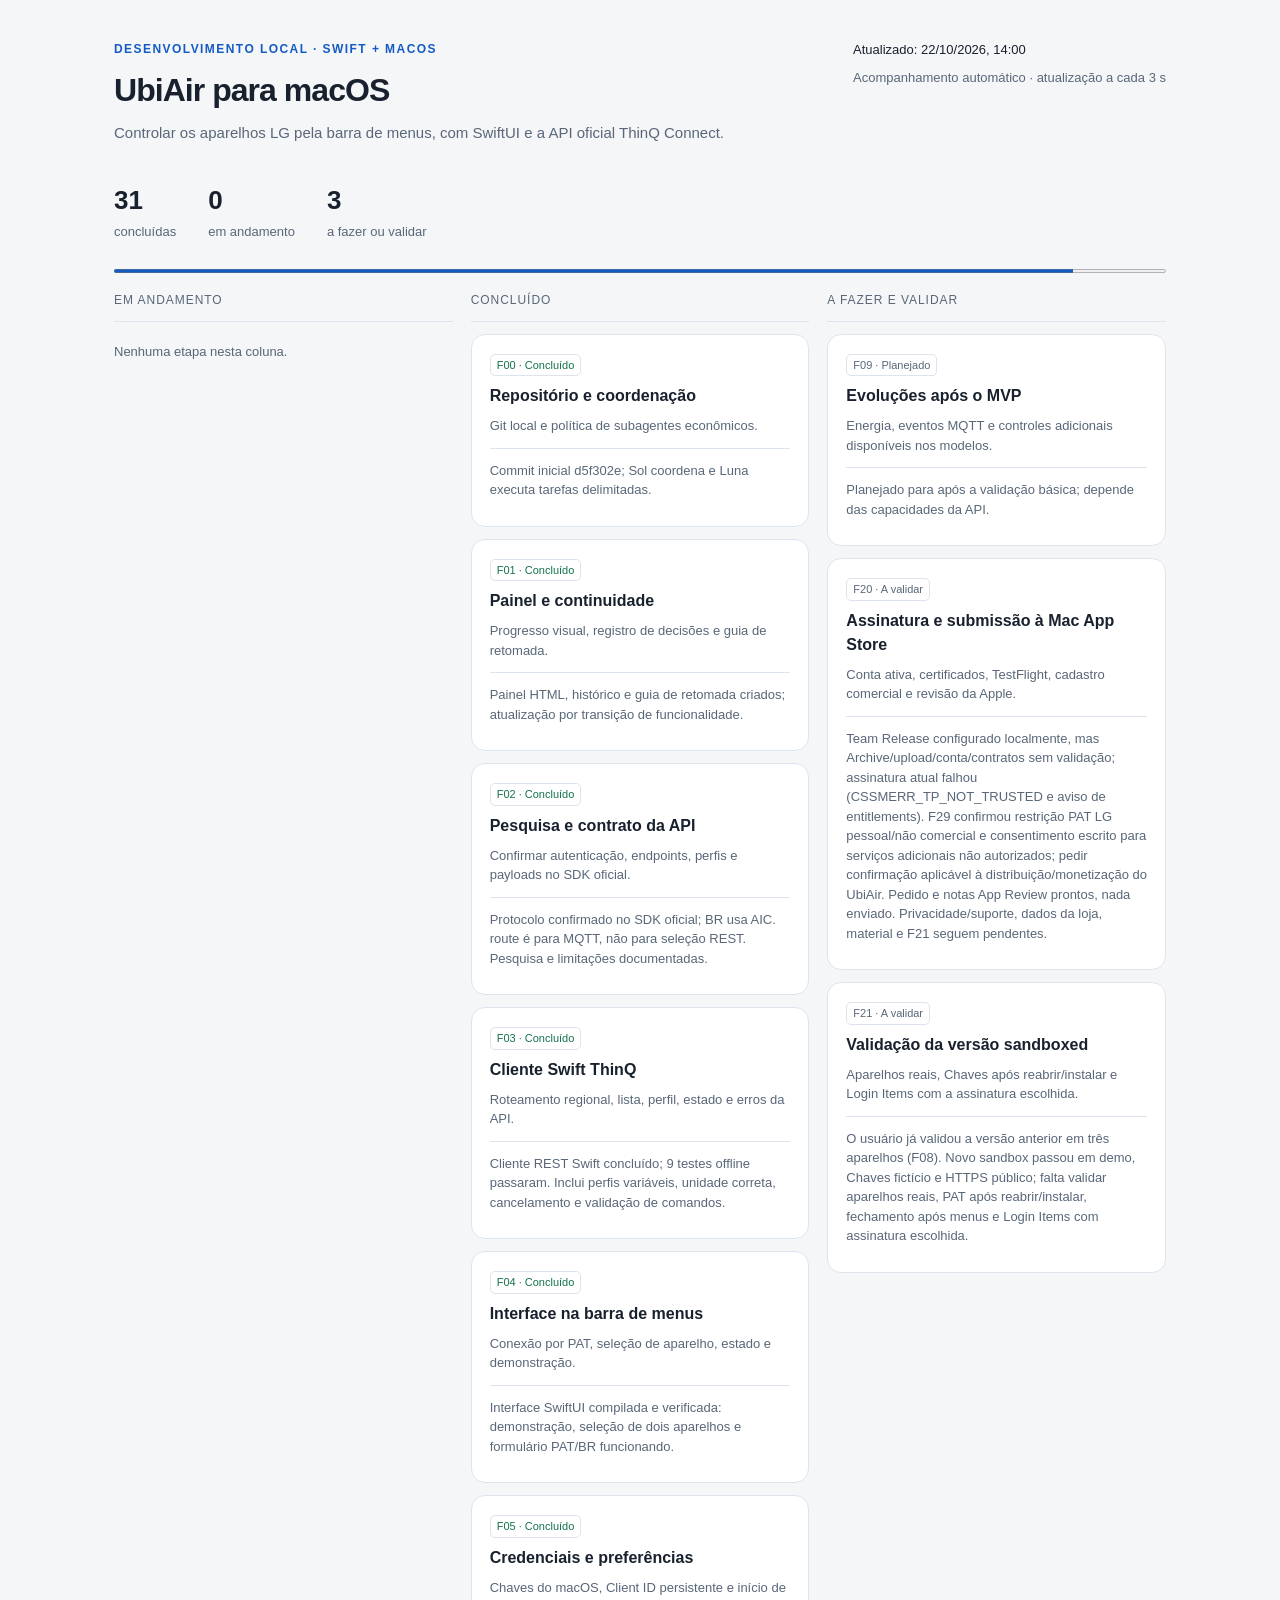
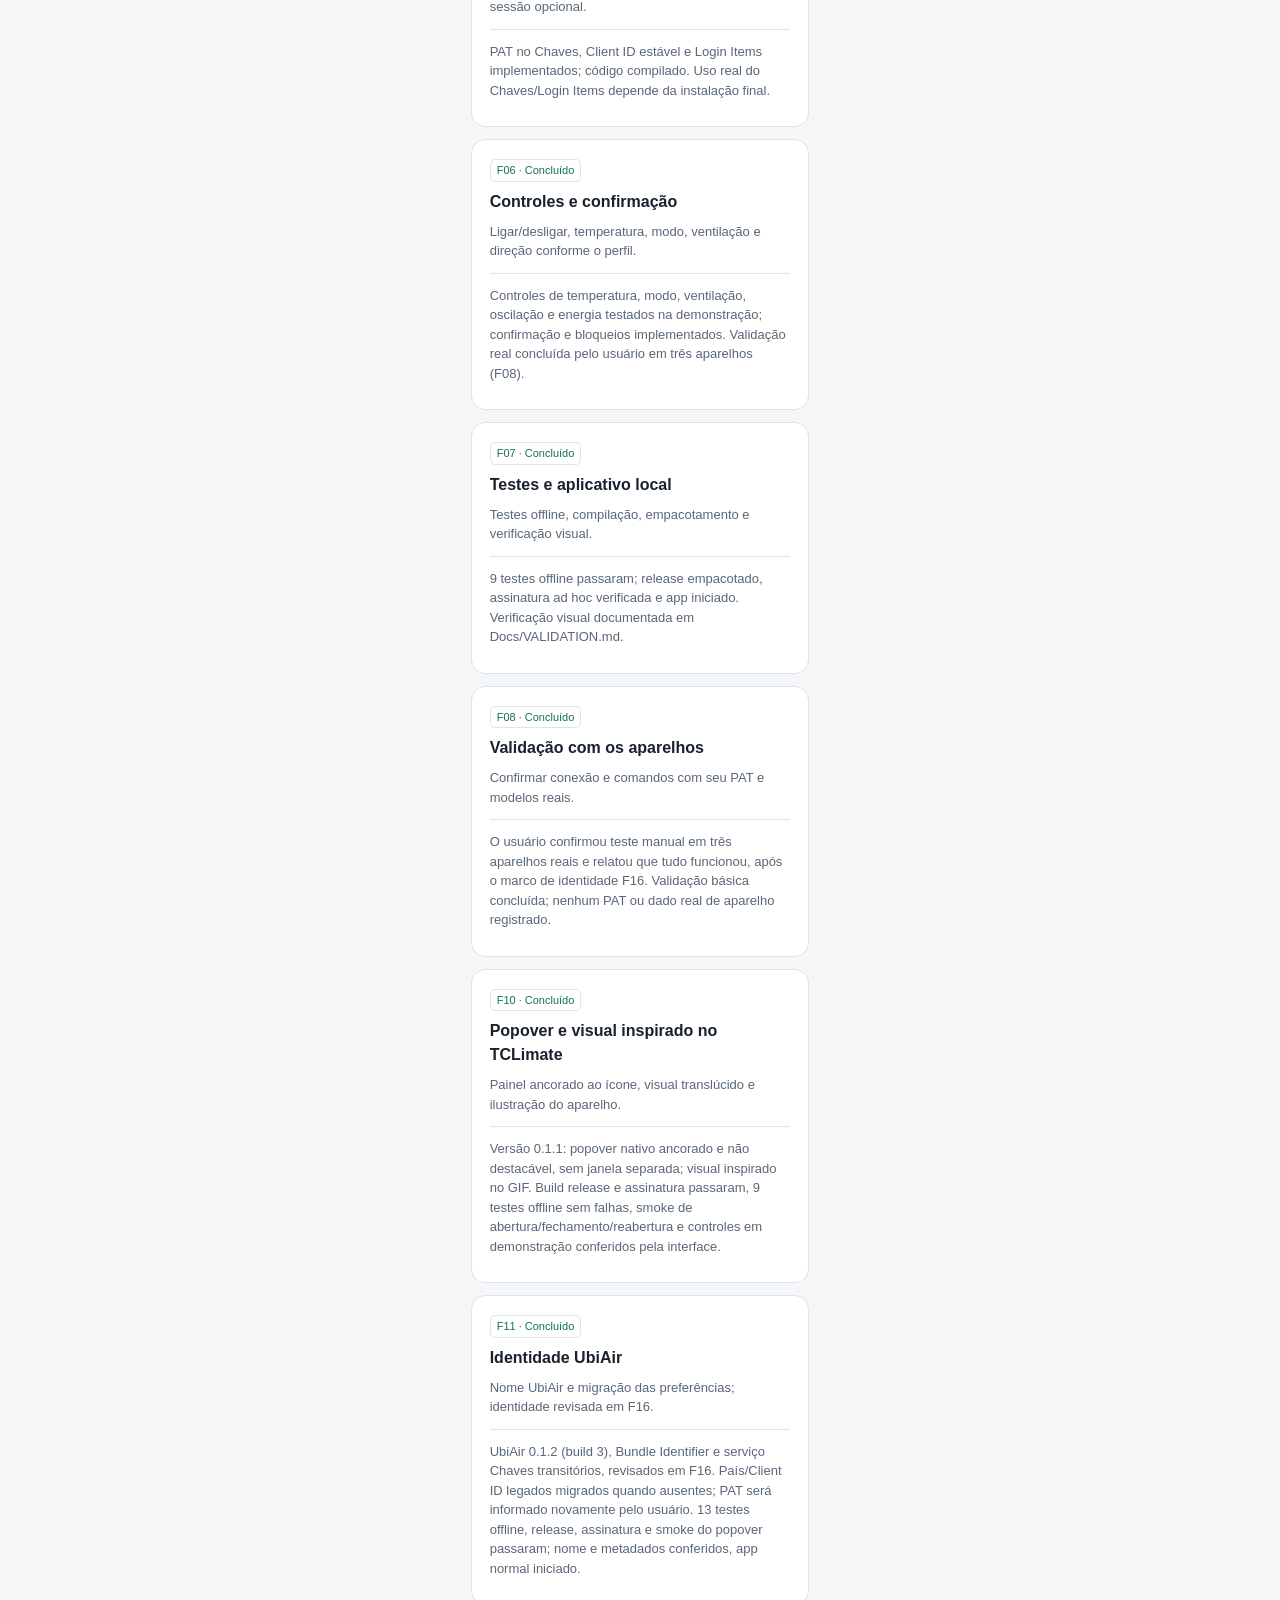
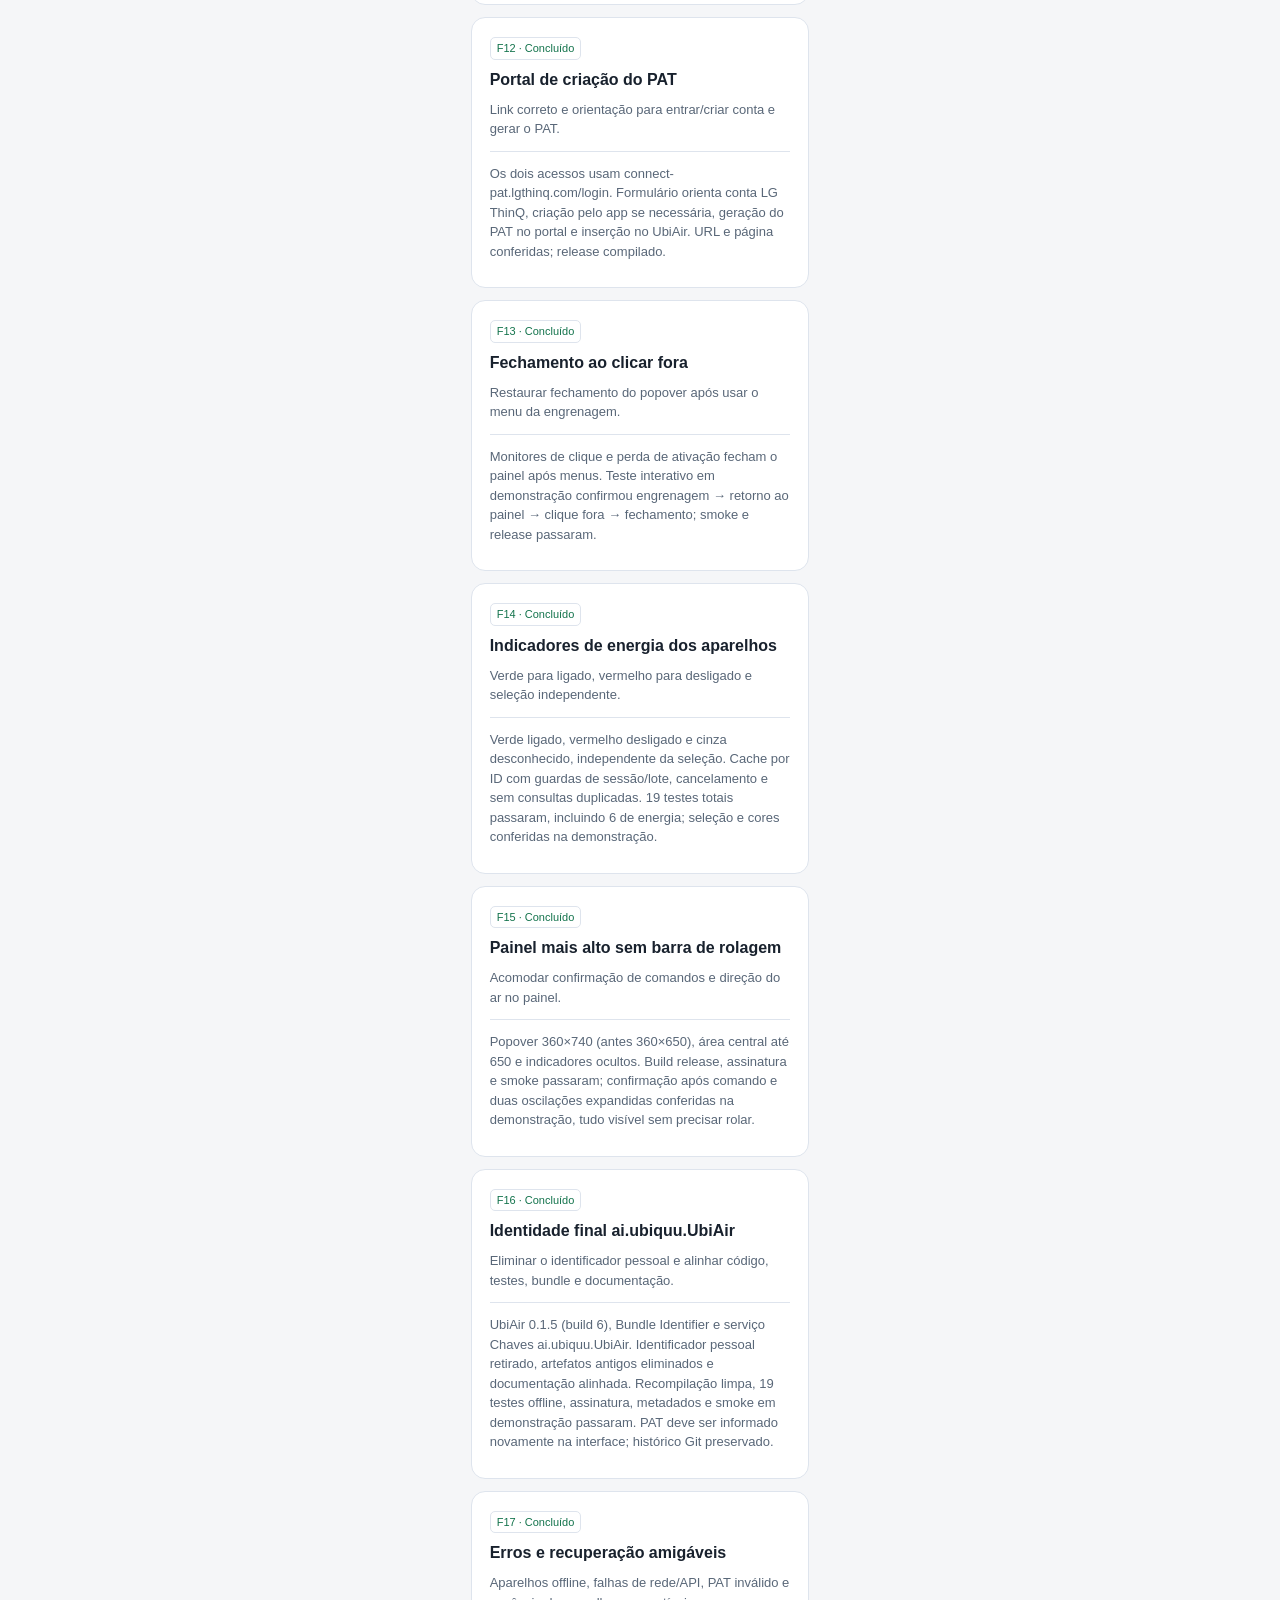
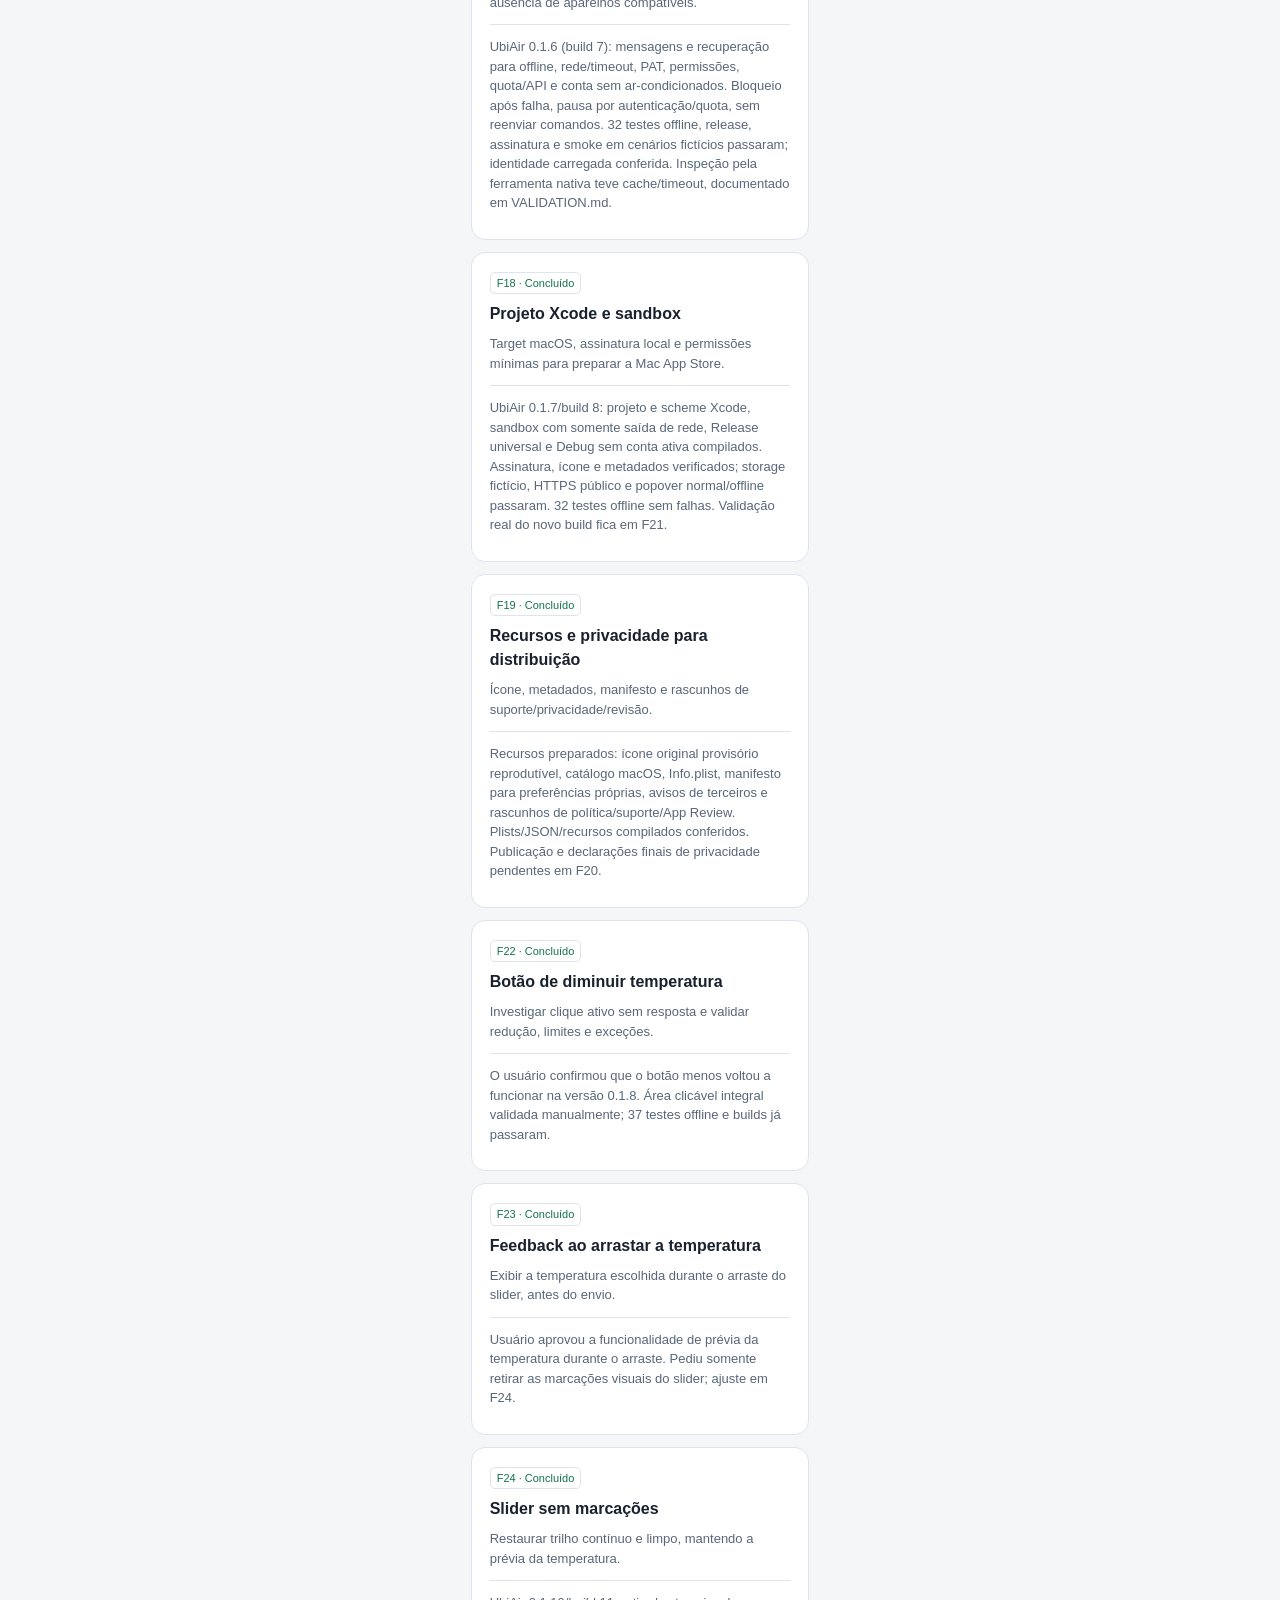
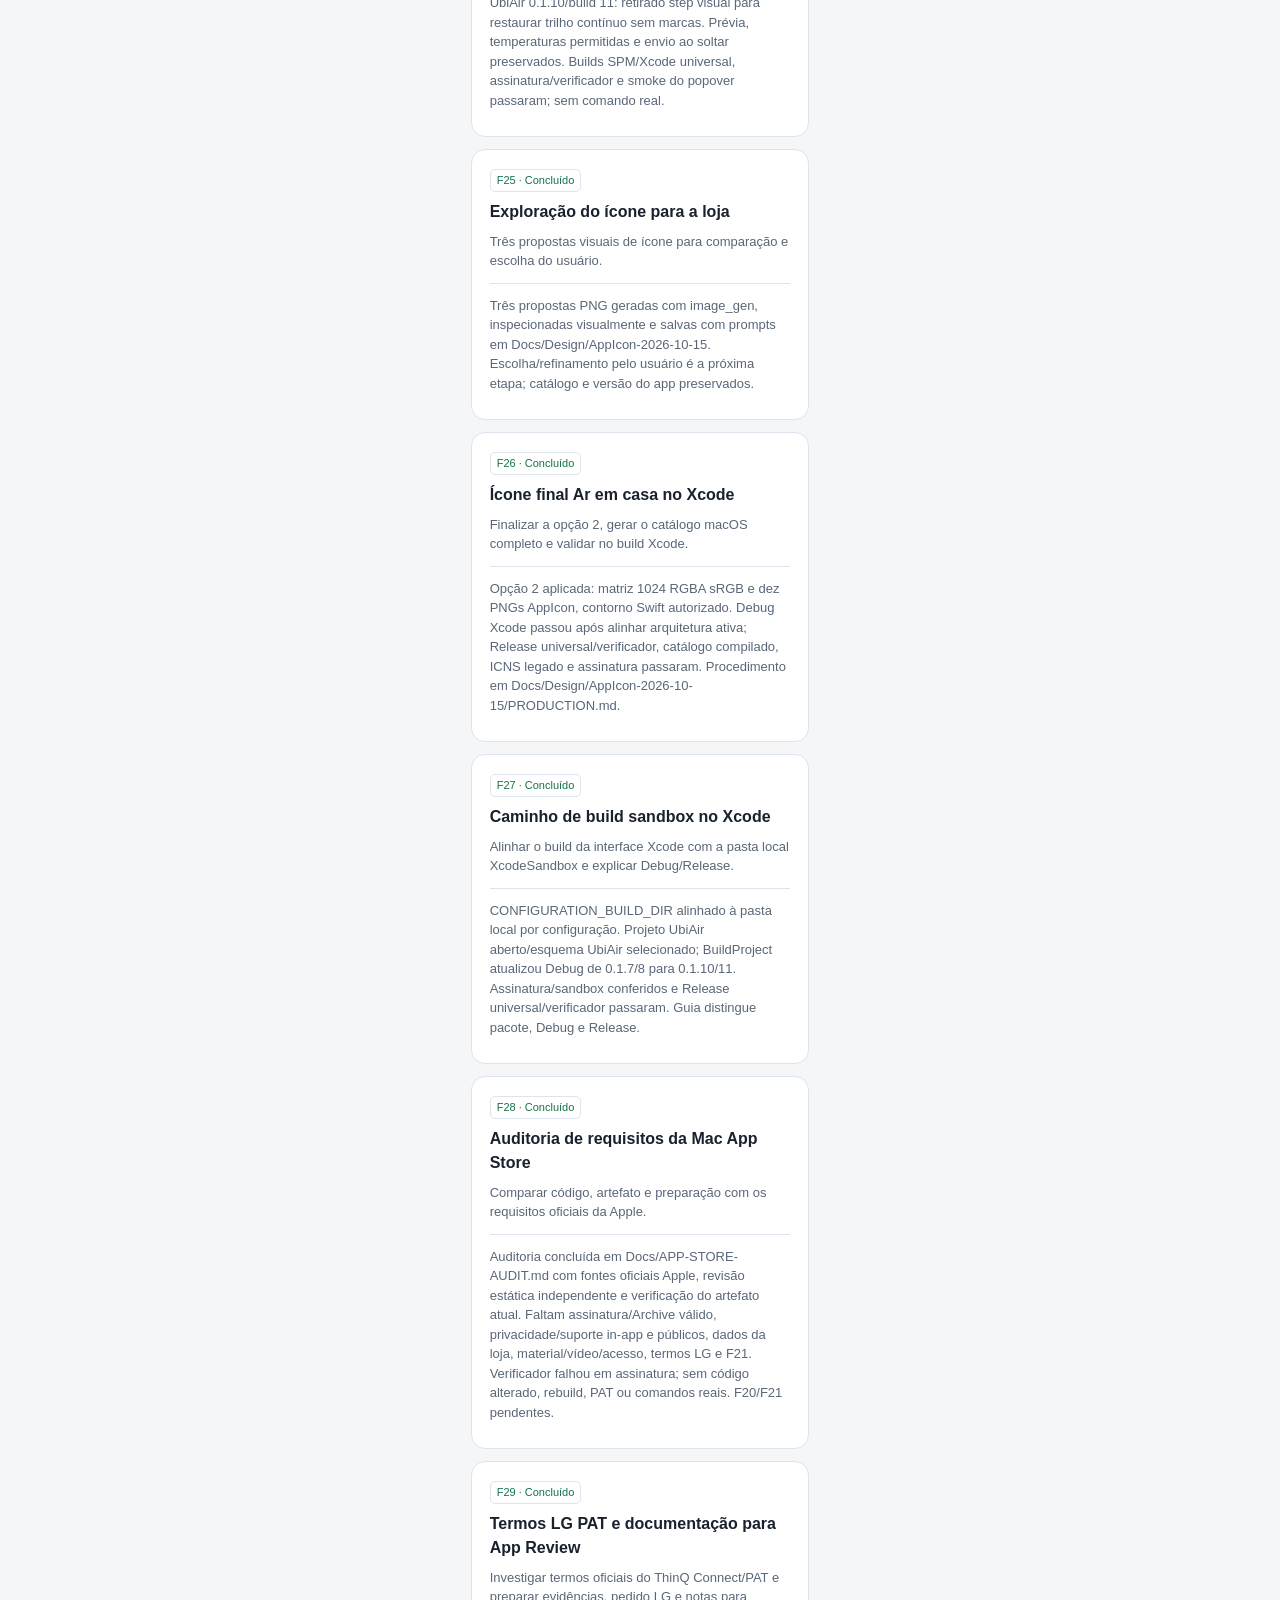
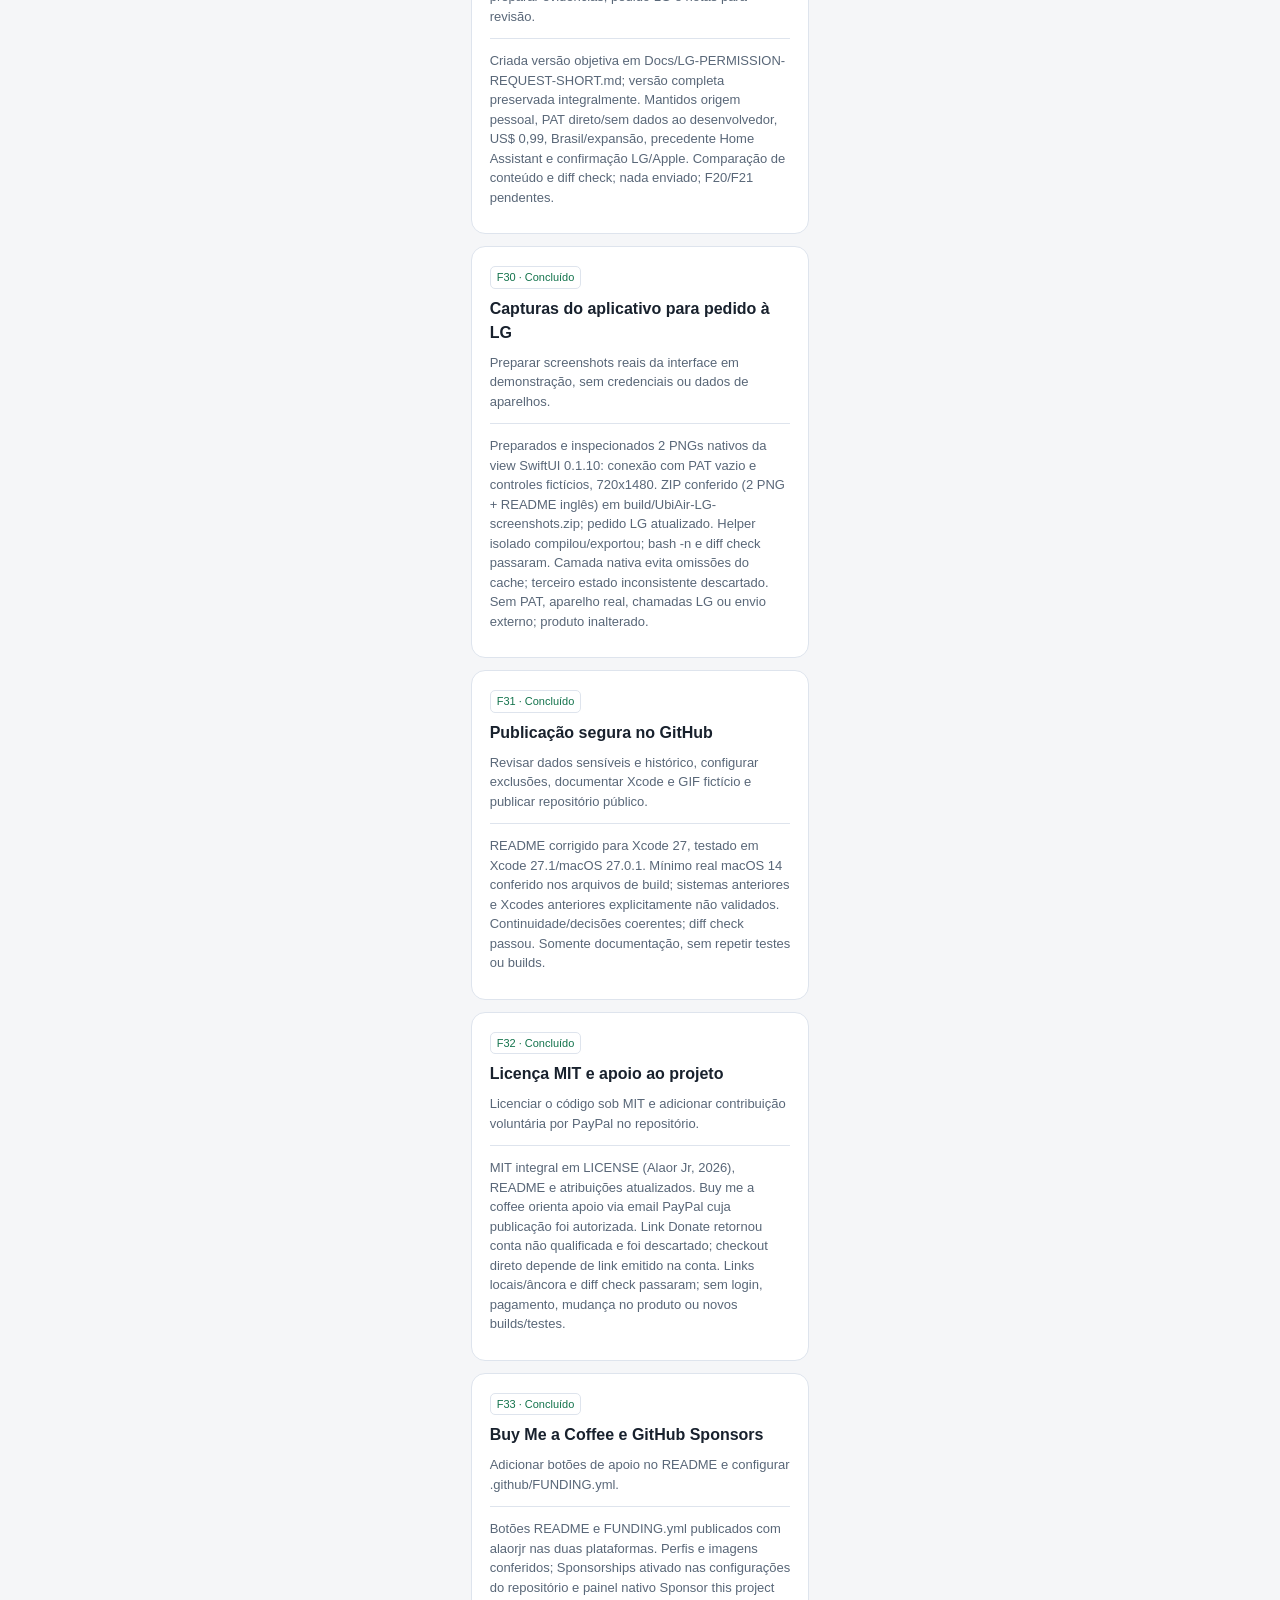
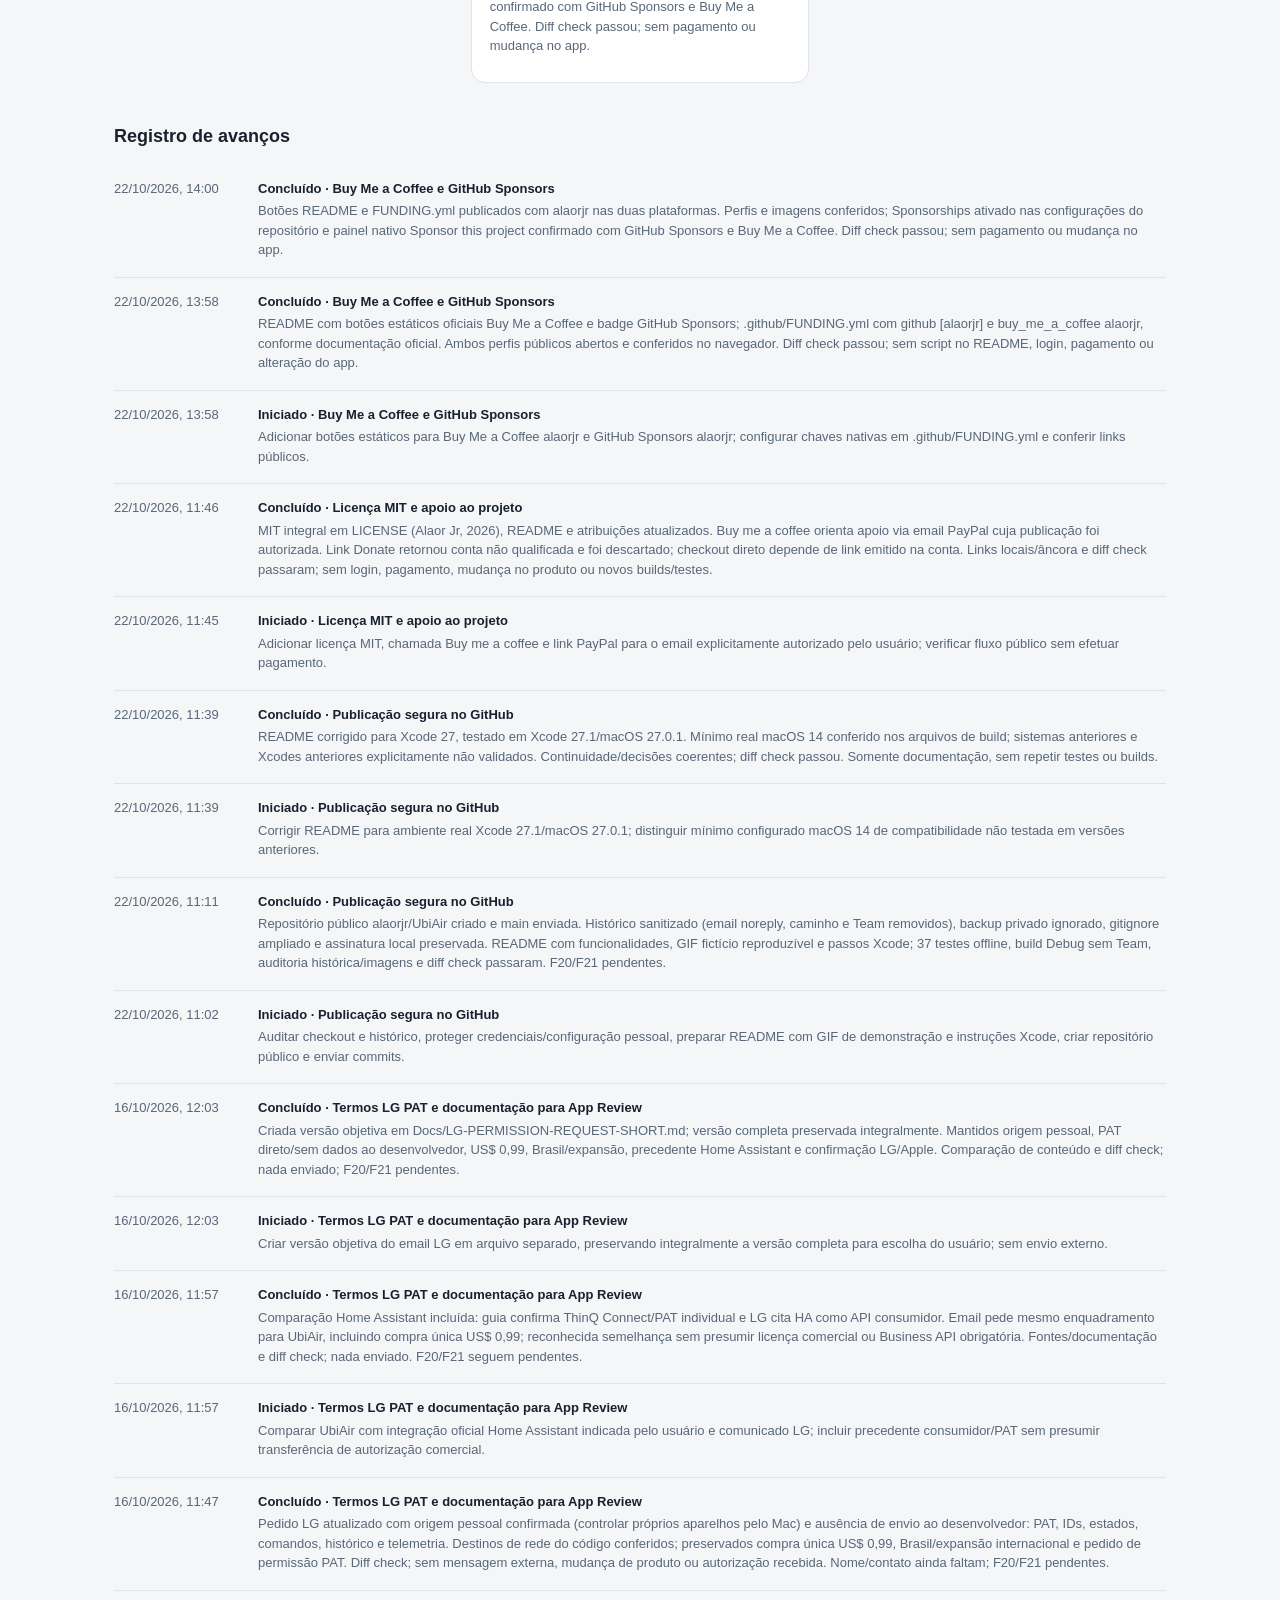
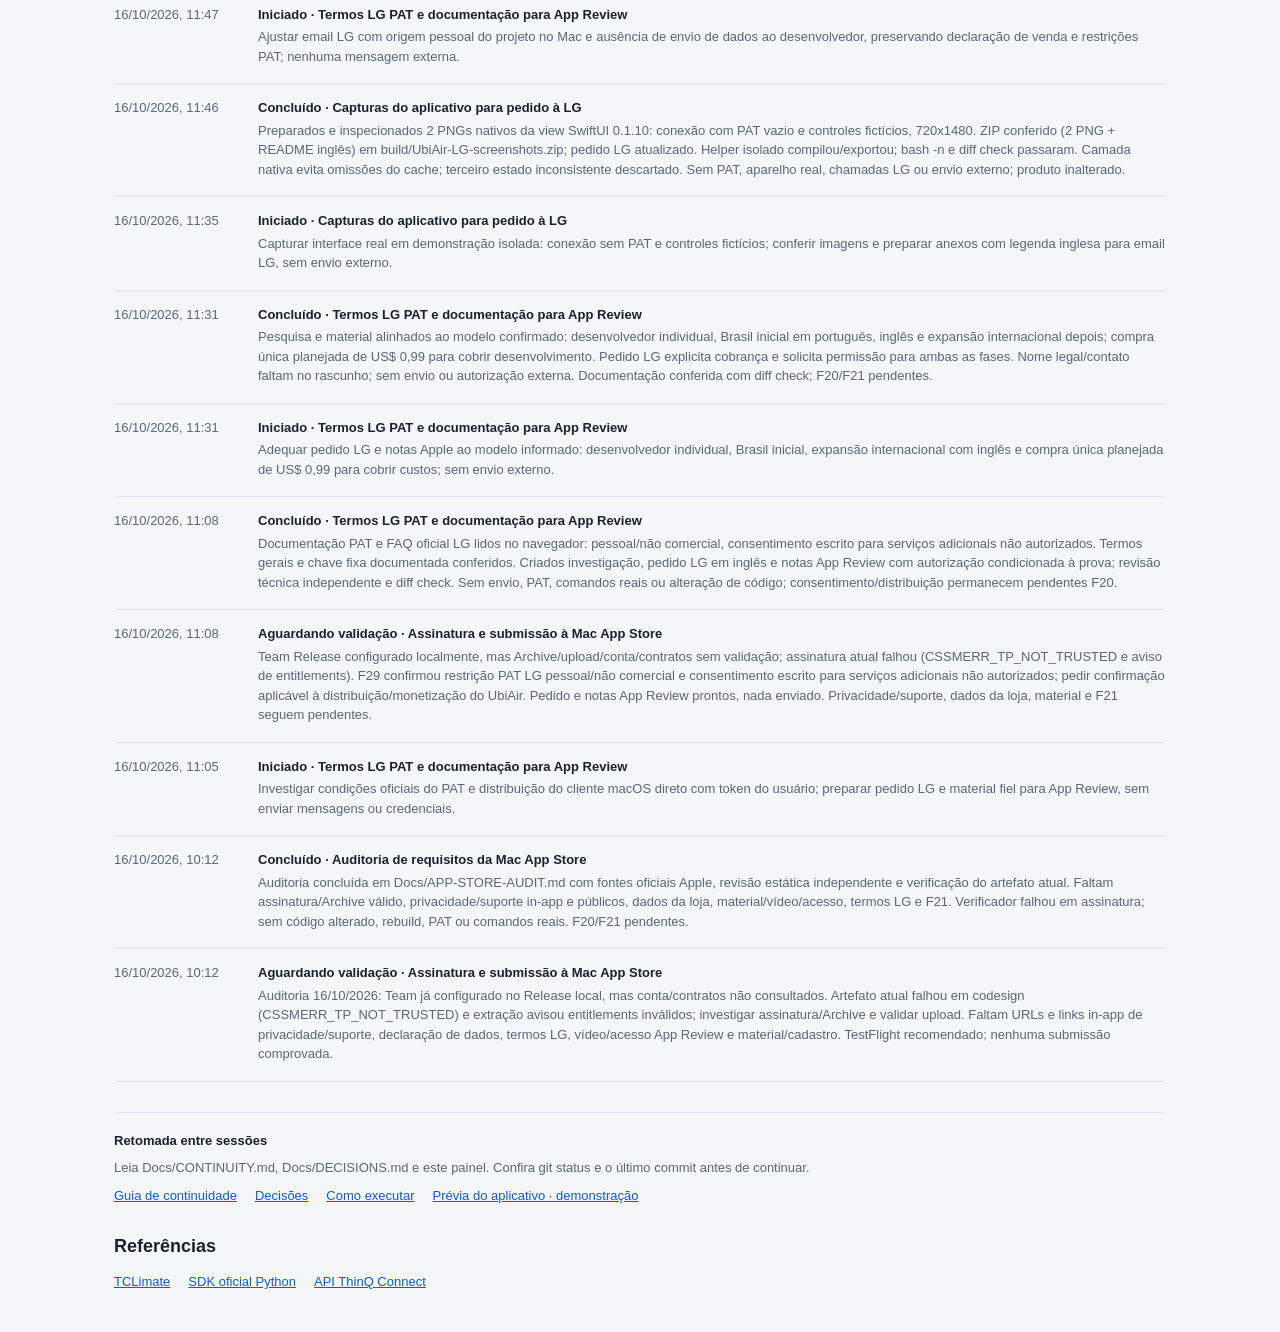
==== commit 6db1fc65: "Record enabled repository sponsorships and verified funding buttons" ====
--- a/Progress/index.html
+++ b/Progress/index.html
@@ -18,7 +18,7 @@
   <footer><strong>Retomada entre sessões</strong><p id="resume"></p><div class="links"><a href="../Docs/CONTINUITY.md">Guia de continuidade</a><a href="../Docs/DECISIONS.md">Decisões</a><a href="../README.md">Como executar</a><a href="../Docs/Images/menu-panel-demo.png">Prévia do aplicativo · demonstração</a></div><h2>Referências</h2><div class="links" id="references"></div></footer>
 </main>
 <script>
-  const initial = {"project": "UbiAir para macOS", "updatedAt": "2026-10-22T13:58:38-03:00", "goal": "Controlar os aparelhos LG pela barra de menus, com SwiftUI e a API oficial ThinQ Connect.", "features": [{"id": "F00", "title": "Repositório e coordenação", "description": "Git local e política de subagentes econômicos.", "status": "done", "note": "Commit inicial d5f302e; Sol coordena e Luna executa tarefas delimitadas."}, {"id": "F01", "title": "Painel e continuidade", "description": "Progresso visual, registro de decisões e guia de retomada.", "status": "done", "note": "Painel HTML, histórico e guia de retomada criados; atualização por transição de funcionalidade.", "updatedAt": "2026-10-13T12:00:17-03:00"}, {"id": "F02", "title": "Pesquisa e contrato da API", "description": "Confirmar autenticação, endpoints, perfis e payloads no SDK oficial.", "status": "done", "note": "Protocolo confirmado no SDK oficial; BR usa AIC. route é para MQTT, não para seleção REST. Pesquisa e limitações documentadas.", "updatedAt": "2026-10-13T12:02:05-03:00"}, {"id": "F03", "title": "Cliente Swift ThinQ", "description": "Roteamento regional, lista, perfil, estado e erros da API.", "status": "done", "note": "Cliente REST Swift concluído; 9 testes offline passaram. Inclui perfis variáveis, unidade correta, cancelamento e validação de comandos.", "updatedAt": "2026-10-13T12:12:52-03:00"}, {"id": "F04", "title": "Interface na barra de menus", "description": "Conexão por PAT, seleção de aparelho, estado e demonstração.", "status": "done", "note": "Interface SwiftUI compilada e verificada: demonstração, seleção de dois aparelhos e formulário PAT/BR funcionando.", "updatedAt": "2026-10-13T15:42:04-03:00"}, {"id": "F05", "title": "Credenciais e preferências", "description": "Chaves do macOS, Client ID persistente e início de sessão opcional.", "status": "done", "note": "PAT no Chaves, Client ID estável e Login Items implementados; código compilado. Uso real do Chaves/Login Items depende da instalação final.", "updatedAt": "2026-10-13T12:12:52-03:00"}, {"id": "F06", "title": "Controles e confirmação", "description": "Ligar/desligar, temperatura, modo, ventilação e direção conforme o perfil.", "status": "done", "note": "Controles de temperatura, modo, ventilação, oscilação e energia testados na demonstração; confirmação e bloqueios implementados. Validação real concluída pelo usuário em três aparelhos (F08).", "updatedAt": "2026-10-13T15:42:04-03:00"}, {"id": "F07", "title": "Testes e aplicativo local", "description": "Testes offline, compilação, empacotamento e verificação visual.", "status": "done", "note": "9 testes offline passaram; release empacotado, assinatura ad hoc verificada e app iniciado. Verificação visual documentada em Docs/VALIDATION.md.", "updatedAt": "2026-10-13T15:42:04-03:00"}, {"id": "F08", "title": "Validação com os aparelhos", "description": "Confirmar conexão e comandos com seu PAT e modelos reais.", "status": "done", "note": "O usuário confirmou teste manual em três aparelhos reais e relatou que tudo funcionou, após o marco de identidade F16. Validação básica concluída; nenhum PAT ou dado real de aparelho registrado.", "updatedAt": "2026-10-14T13:21:07-03:00"}, {"id": "F09", "title": "Evoluções após o MVP", "description": "Energia, eventos MQTT e controles adicionais disponíveis nos modelos.", "status": "todo", "note": "Planejado para após a validação básica; depende das capacidades da API."}, {"id": "F10", "title": "Popover e visual inspirado no TCLimate", "description": "Painel ancorado ao ícone, visual translúcido e ilustração do aparelho.", "status": "done", "note": "Versão 0.1.1: popover nativo ancorado e não destacável, sem janela separada; visual inspirado no GIF. Build release e assinatura passaram, 9 testes offline sem falhas, smoke de abertura/fechamento/reabertura e controles em demonstração conferidos pela interface.", "updatedAt": "2026-10-13T16:37:49-03:00"}, {"id": "F11", "title": "Identidade UbiAir", "description": "Nome UbiAir e migração das preferências; identidade revisada em F16.", "status": "done", "note": "UbiAir 0.1.2 (build 3), Bundle Identifier e serviço Chaves transitórios, revisados em F16. País/Client ID legados migrados quando ausentes; PAT será informado novamente pelo usuário. 13 testes offline, release, assinatura e smoke do popover passaram; nome e metadados conferidos, app normal iniciado.", "updatedAt": "2026-10-14T08:40:16-03:00"}, {"id": "F12", "title": "Portal de criação do PAT", "description": "Link correto e orientação para entrar/criar conta e gerar o PAT.", "status": "done", "note": "Os dois acessos usam connect-pat.lgthinq.com/login. Formulário orienta conta LG ThinQ, criação pelo app se necessária, geração do PAT no portal e inserção no UbiAir. URL e página conferidas; release compilado.", "updatedAt": "2026-10-14T09:36:33-03:00"}, {"id": "F13", "title": "Fechamento ao clicar fora", "description": "Restaurar fechamento do popover após usar o menu da engrenagem.", "status": "done", "note": "Monitores de clique e perda de ativação fecham o painel após menus. Teste interativo em demonstração confirmou engrenagem → retorno ao painel → clique fora → fechamento; smoke e release passaram.", "updatedAt": "2026-10-14T09:36:33-03:00"}, {"id": "F14", "title": "Indicadores de energia dos aparelhos", "description": "Verde para ligado, vermelho para desligado e seleção independente.", "status": "done", "note": "Verde ligado, vermelho desligado e cinza desconhecido, independente da seleção. Cache por ID com guardas de sessão/lote, cancelamento e sem consultas duplicadas. 19 testes totais passaram, incluindo 6 de energia; seleção e cores conferidas na demonstração.", "updatedAt": "2026-10-14T09:36:34-03:00"}, {"id": "F15", "title": "Painel mais alto sem barra de rolagem", "description": "Acomodar confirmação de comandos e direção do ar no painel.", "status": "done", "note": "Popover 360×740 (antes 360×650), área central até 650 e indicadores ocultos. Build release, assinatura e smoke passaram; confirmação após comando e duas oscilações expandidas conferidas na demonstração, tudo visível sem precisar rolar.", "updatedAt": "2026-10-14T09:47:30-03:00"}, {"id": "F16", "title": "Identidade final ai.ubiquu.UbiAir", "description": "Eliminar o identificador pessoal e alinhar código, testes, bundle e documentação.", "status": "done", "note": "UbiAir 0.1.5 (build 6), Bundle Identifier e serviço Chaves ai.ubiquu.UbiAir. Identificador pessoal retirado, artefatos antigos eliminados e documentação alinhada. Recompilação limpa, 19 testes offline, assinatura, metadados e smoke em demonstração passaram. PAT deve ser informado novamente na interface; histórico Git preservado.", "updatedAt": "2026-10-14T13:15:51-03:00"}, {"id": "F17", "title": "Erros e recuperação amigáveis", "description": "Aparelhos offline, falhas de rede/API, PAT inválido e ausência de aparelhos compatíveis.", "status": "done", "note": "UbiAir 0.1.6 (build 7): mensagens e recuperação para offline, rede/timeout, PAT, permissões, quota/API e conta sem ar-condicionados. Bloqueio após falha, pausa por autenticação/quota, sem reenviar comandos. 32 testes offline, release, assinatura e smoke em cenários fictícios passaram; identidade carregada conferida. Inspeção pela ferramenta nativa teve cache/timeout, documentado em VALIDATION.md.", "updatedAt": "2026-10-14T13:42:35-03:00"}, {"id": "F18", "title": "Projeto Xcode e sandbox", "description": "Target macOS, assinatura local e permissões mínimas para preparar a Mac App Store.", "status": "done", "note": "UbiAir 0.1.7/build 8: projeto e scheme Xcode, sandbox com somente saída de rede, Release universal e Debug sem conta ativa compilados. Assinatura, ícone e metadados verificados; storage fictício, HTTPS público e popover normal/offline passaram. 32 testes offline sem falhas. Validação real do novo build fica em F21.", "updatedAt": "2026-10-14T22:14:55-03:00"}, {"id": "F19", "title": "Recursos e privacidade para distribuição", "description": "Ícone, metadados, manifesto e rascunhos de suporte/privacidade/revisão.", "status": "done", "note": "Recursos preparados: ícone original provisório reprodutível, catálogo macOS, Info.plist, manifesto para preferências próprias, avisos de terceiros e rascunhos de política/suporte/App Review. Plists/JSON/recursos compilados conferidos. Publicação e declarações finais de privacidade pendentes em F20.", "updatedAt": "2026-10-14T22:14:55-03:00"}, {"id": "F20", "title": "Assinatura e submissão à Mac App Store", "description": "Conta ativa, certificados, TestFlight, cadastro comercial e revisão da Apple.", "status": "pending", "note": "Team Release configurado localmente, mas Archive/upload/conta/contratos sem validação; assinatura atual falhou (CSSMERR_TP_NOT_TRUSTED e aviso de entitlements). F29 confirmou restrição PAT LG pessoal/não comercial e consentimento escrito para serviços adicionais não autorizados; pedir confirmação aplicável à distribuição/monetização do UbiAir. Pedido e notas App Review prontos, nada enviado. Privacidade/suporte, dados da loja, material e F21 seguem pendentes.", "updatedAt": "2026-10-16T11:08:53-03:00"}, {"id": "F21", "title": "Validação da versão sandboxed", "description": "Aparelhos reais, Chaves após reabrir/instalar e Login Items com a assinatura escolhida.", "status": "pending", "note": "O usuário já validou a versão anterior em três aparelhos (F08). Novo sandbox passou em demo, Chaves fictício e HTTPS público; falta validar aparelhos reais, PAT após reabrir/instalar, fechamento após menus e Login Items com assinatura escolhida.", "updatedAt": "2026-10-14T22:14:55-03:00"}, {"id": "F22", "title": "Botão de diminuir temperatura", "description": "Investigar clique ativo sem resposta e validar redução, limites e exceções.", "status": "done", "note": "O usuário confirmou que o botão menos voltou a funcionar na versão 0.1.8. Área clicável integral validada manualmente; 37 testes offline e builds já passaram.", "updatedAt": "2026-10-14T22:32:36-03:00"}, {"id": "F23", "title": "Feedback ao arrastar a temperatura", "description": "Exibir a temperatura escolhida durante o arraste do slider, antes do envio.", "status": "done", "note": "Usuário aprovou a funcionalidade de prévia da temperatura durante o arraste. Pediu somente retirar as marcações visuais do slider; ajuste em F24.", "updatedAt": "2026-10-14T22:39:41-03:00"}, {"id": "F24", "title": "Slider sem marcações", "description": "Restaurar trilho contínuo e limpo, mantendo a prévia da temperatura.", "status": "done", "note": "UbiAir 0.1.10/build 11: retirado step visual para restaurar trilho contínuo sem marcas. Prévia, temperaturas permitidas e envio ao soltar preservados. Builds SPM/Xcode universal, assinatura/verificador e smoke do popover passaram; sem comando real.", "updatedAt": "2026-10-14T22:40:35-03:00"}, {"id": "F25", "title": "Exploração do ícone para a loja", "description": "Três propostas visuais de ícone para comparação e escolha do usuário.", "status": "done", "note": "Três propostas PNG geradas com image_gen, inspecionadas visualmente e salvas com prompts em Docs/Design/AppIcon-2026-10-15. Escolha/refinamento pelo usuário é a próxima etapa; catálogo e versão do app preservados.", "updatedAt": "2026-10-15T07:55:41-03:00"}, {"id": "F26", "title": "Ícone final Ar em casa no Xcode", "description": "Finalizar a opção 2, gerar o catálogo macOS completo e validar no build Xcode.", "status": "done", "note": "Opção 2 aplicada: matriz 1024 RGBA sRGB e dez PNGs AppIcon, contorno Swift autorizado. Debug Xcode passou após alinhar arquitetura ativa; Release universal/verificador, catálogo compilado, ICNS legado e assinatura passaram. Procedimento em Docs/Design/AppIcon-2026-10-15/PRODUCTION.md.", "updatedAt": "2026-10-15T08:08:44-03:00"}, {"id": "F27", "title": "Caminho de build sandbox no Xcode", "description": "Alinhar o build da interface Xcode com a pasta local XcodeSandbox e explicar Debug/Release.", "status": "done", "note": "CONFIGURATION_BUILD_DIR alinhado à pasta local por configuração. Projeto UbiAir aberto/esquema UbiAir selecionado; BuildProject atualizou Debug de 0.1.7/8 para 0.1.10/11. Assinatura/sandbox conferidos e Release universal/verificador passaram. Guia distingue pacote, Debug e Release.", "updatedAt": "2026-10-15T08:23:37-03:00"}, {"id": "F28", "title": "Auditoria de requisitos da Mac App Store", "description": "Comparar código, artefato e preparação com os requisitos oficiais da Apple.", "status": "done", "note": "Auditoria concluída em Docs/APP-STORE-AUDIT.md com fontes oficiais Apple, revisão estática independente e verificação do artefato atual. Faltam assinatura/Archive válido, privacidade/suporte in-app e públicos, dados da loja, material/vídeo/acesso, termos LG e F21. Verificador falhou em assinatura; sem código alterado, rebuild, PAT ou comandos reais. F20/F21 pendentes.", "updatedAt": "2026-10-16T10:12:49-03:00"}, {"id": "F29", "title": "Termos LG PAT e documentação para App Review", "description": "Investigar termos oficiais do ThinQ Connect/PAT e preparar evidências, pedido LG e notas para revisão.", "status": "done", "note": "Criada versão objetiva em Docs/LG-PERMISSION-REQUEST-SHORT.md; versão completa preservada integralmente. Mantidos origem pessoal, PAT direto/sem dados ao desenvolvedor, US$ 0,99, Brasil/expansão, precedente Home Assistant e confirmação LG/Apple. Comparação de conteúdo e diff check; nada enviado; F20/F21 pendentes.", "updatedAt": "2026-10-16T12:03:17-03:00"}, {"id": "F30", "title": "Capturas do aplicativo para pedido à LG", "description": "Preparar screenshots reais da interface em demonstração, sem credenciais ou dados de aparelhos.", "status": "done", "note": "Preparados e inspecionados 2 PNGs nativos da view SwiftUI 0.1.10: conexão com PAT vazio e controles fictícios, 720x1480. ZIP conferido (2 PNG + README inglês) em build/UbiAir-LG-screenshots.zip; pedido LG atualizado. Helper isolado compilou/exportou; bash -n e diff check passaram. Camada nativa evita omissões do cache; terceiro estado inconsistente descartado. Sem PAT, aparelho real, chamadas LG ou envio externo; produto inalterado.", "updatedAt": "2026-10-16T11:46:45-03:00"}, {"id": "F31", "title": "Publicação segura no GitHub", "description": "Revisar dados sensíveis e histórico, configurar exclusões, documentar Xcode e GIF fictício e publicar repositório público.", "status": "done", "note": "README corrigido para Xcode 27, testado em Xcode 27.1/macOS 27.0.1. Mínimo real macOS 14 conferido nos arquivos de build; sistemas anteriores e Xcodes anteriores explicitamente não validados. Continuidade/decisões coerentes; diff check passou. Somente documentação, sem repetir testes ou builds.", "updatedAt": "2026-10-22T11:39:10-03:00"}, {"id": "F32", "title": "Licença MIT e apoio ao projeto", "description": "Licenciar o código sob MIT e adicionar contribuição voluntária por PayPal no repositório.", "status": "done", "note": "MIT integral em LICENSE (Alaor Jr, 2026), README e atribuições atualizados. Buy me a coffee orienta apoio via email PayPal cuja publicação foi autorizada. Link Donate retornou conta não qualificada e foi descartado; checkout direto depende de link emitido na conta. Links locais/âncora e diff check passaram; sem login, pagamento, mudança no produto ou novos builds/testes.", "updatedAt": "2026-10-22T11:46:35-03:00"}, {"id": "F33", "title": "Buy Me a Coffee e GitHub Sponsors", "description": "Adicionar botões de apoio no README e configurar .github/FUNDING.yml.", "status": "done", "note": "README com botões estáticos oficiais Buy Me a Coffee e badge GitHub Sponsors; .github/FUNDING.yml com github [alaorjr] e buy_me_a_coffee alaorjr, conforme documentação oficial. Ambos perfis públicos abertos e conferidos no navegador. Diff check passou; sem script no README, login, pagamento ou alteração do app.", "updatedAt": "2026-10-22T13:58:38-03:00"}], "events": [{"at": "2026-10-22T13:58:38-03:00", "feature": "F33", "title": "Buy Me a Coffee e GitHub Sponsors", "action": "done", "note": "README com botões estáticos oficiais Buy Me a Coffee e badge GitHub Sponsors; .github/FUNDING.yml com github [alaorjr] e buy_me_a_coffee alaorjr, conforme documentação oficial. Ambos perfis públicos abertos e conferidos no navegador. Diff check passou; sem script no README, login, pagamento ou alteração do app."}, {"at": "2026-10-22T13:58:10-03:00", "feature": "F33", "title": "Buy Me a Coffee e GitHub Sponsors", "action": "start", "note": "Adicionar botões estáticos para Buy Me a Coffee alaorjr e GitHub Sponsors alaorjr; configurar chaves nativas em .github/FUNDING.yml e conferir links públicos."}, {"at": "2026-10-22T11:46:35-03:00", "feature": "F32", "title": "Licença MIT e apoio ao projeto", "action": "done", "note": "MIT integral em LICENSE (Alaor Jr, 2026), README e atribuições atualizados. Buy me a coffee orienta apoio via email PayPal cuja publicação foi autorizada. Link Donate retornou conta não qualificada e foi descartado; checkout direto depende de link emitido na conta. Links locais/âncora e diff check passaram; sem login, pagamento, mudança no produto ou novos builds/testes."}, {"at": "2026-10-22T11:45:23-03:00", "feature": "F32", "title": "Licença MIT e apoio ao projeto", "action": "start", "note": "Adicionar licença MIT, chamada Buy me a coffee e link PayPal para o email explicitamente autorizado pelo usuário; verificar fluxo público sem efetuar pagamento."}, {"at": "2026-10-22T11:39:10-03:00", "feature": "F31", "title": "Publicação segura no GitHub", "action": "done", "note": "README corrigido para Xcode 27, testado em Xcode 27.1/macOS 27.0.1. Mínimo real macOS 14 conferido nos arquivos de build; sistemas anteriores e Xcodes anteriores explicitamente não validados. Continuidade/decisões coerentes; diff check passou. Somente documentação, sem repetir testes ou builds."}, {"at": "2026-10-22T11:39:08-03:00", "feature": "F31", "title": "Publicação segura no GitHub", "action": "start", "note": "Corrigir README para ambiente real Xcode 27.1/macOS 27.0.1; distinguir mínimo configurado macOS 14 de compatibilidade não testada em versões anteriores."}, {"at": "2026-10-22T11:11:06-03:00", "feature": "F31", "title": "Publicação segura no GitHub", "action": "done", "note": "Repositório público alaorjr/UbiAir criado e main enviada. Histórico sanitizado (email noreply, caminho e Team removidos), backup privado ignorado, gitignore ampliado e assinatura local preservada. README com funcionalidades, GIF fictício reproduzível e passos Xcode; 37 testes offline, build Debug sem Team, auditoria histórica/imagens e diff check passaram. F20/F21 pendentes."}, {"at": "2026-10-22T11:02:21-03:00", "feature": "F31", "title": "Publicação segura no GitHub", "action": "start", "note": "Auditar checkout e histórico, proteger credenciais/configuração pessoal, preparar README com GIF de demonstração e instruções Xcode, criar repositório público e enviar commits."}, {"at": "2026-10-16T12:03:17-03:00", "feature": "F29", "title": "Termos LG PAT e documentação para App Review", "action": "done", "note": "Criada versão objetiva em Docs/LG-PERMISSION-REQUEST-SHORT.md; versão completa preservada integralmente. Mantidos origem pessoal, PAT direto/sem dados ao desenvolvedor, US$ 0,99, Brasil/expansão, precedente Home Assistant e confirmação LG/Apple. Comparação de conteúdo e diff check; nada enviado; F20/F21 pendentes."}, {"at": "2026-10-16T12:03:17-03:00", "feature": "F29", "title": "Termos LG PAT e documentação para App Review", "action": "start", "note": "Criar versão objetiva do email LG em arquivo separado, preservando integralmente a versão completa para escolha do usuário; sem envio externo."}, {"at": "2026-10-16T11:57:51-03:00", "feature": "F29", "title": "Termos LG PAT e documentação para App Review", "action": "done", "note": "Comparação Home Assistant incluída: guia confirma ThinQ Connect/PAT individual e LG cita HA como API consumidor. Email pede mesmo enquadramento para UbiAir, incluindo compra única US$ 0,99; reconhecida semelhança sem presumir licença comercial ou Business API obrigatória. Fontes/documentação e diff check; nada enviado. F20/F21 seguem pendentes."}, {"at": "2026-10-16T11:57:51-03:00", "feature": "F29", "title": "Termos LG PAT e documentação para App Review", "action": "start", "note": "Comparar UbiAir com integração oficial Home Assistant indicada pelo usuário e comunicado LG; incluir precedente consumidor/PAT sem presumir transferência de autorização comercial."}, {"at": "2026-10-16T11:47:31-03:00", "feature": "F29", "title": "Termos LG PAT e documentação para App Review", "action": "done", "note": "Pedido LG atualizado com origem pessoal confirmada (controlar próprios aparelhos pelo Mac) e ausência de envio ao desenvolvedor: PAT, IDs, estados, comandos, histórico e telemetria. Destinos de rede do código conferidos; preservados compra única US$ 0,99, Brasil/expansão internacional e pedido de permissão PAT. Diff check; sem mensagem externa, mudança de produto ou autorização recebida. Nome/contato ainda faltam; F20/F21 pendentes."}, {"at": "2026-10-16T11:47:09-03:00", "feature": "F29", "title": "Termos LG PAT e documentação para App Review", "action": "start", "note": "Ajustar email LG com origem pessoal do projeto no Mac e ausência de envio de dados ao desenvolvedor, preservando declaração de venda e restrições PAT; nenhuma mensagem externa."}, {"at": "2026-10-16T11:46:45-03:00", "feature": "F30", "title": "Capturas do aplicativo para pedido à LG", "action": "done", "note": "Preparados e inspecionados 2 PNGs nativos da view SwiftUI 0.1.10: conexão com PAT vazio e controles fictícios, 720x1480. ZIP conferido (2 PNG + README inglês) em build/UbiAir-LG-screenshots.zip; pedido LG atualizado. Helper isolado compilou/exportou; bash -n e diff check passaram. Camada nativa evita omissões do cache; terceiro estado inconsistente descartado. Sem PAT, aparelho real, chamadas LG ou envio externo; produto inalterado."}, {"at": "2026-10-16T11:35:05-03:00", "feature": "F30", "title": "Capturas do aplicativo para pedido à LG", "action": "start", "note": "Capturar interface real em demonstração isolada: conexão sem PAT e controles fictícios; conferir imagens e preparar anexos com legenda inglesa para email LG, sem envio externo."}, {"at": "2026-10-16T11:31:26-03:00", "feature": "F29", "title": "Termos LG PAT e documentação para App Review", "action": "done", "note": "Pesquisa e material alinhados ao modelo confirmado: desenvolvedor individual, Brasil inicial em português, inglês e expansão internacional depois; compra única planejada de US$ 0,99 para cobrir desenvolvimento. Pedido LG explicita cobrança e solicita permissão para ambas as fases. Nome legal/contato faltam no rascunho; sem envio ou autorização externa. Documentação conferida com diff check; F20/F21 pendentes."}, {"at": "2026-10-16T11:31:16-03:00", "feature": "F29", "title": "Termos LG PAT e documentação para App Review", "action": "start", "note": "Adequar pedido LG e notas Apple ao modelo informado: desenvolvedor individual, Brasil inicial, expansão internacional com inglês e compra única planejada de US$ 0,99 para cobrir custos; sem envio externo."}, {"at": "2026-10-16T11:08:53-03:00", "feature": "F29", "title": "Termos LG PAT e documentação para App Review", "action": "done", "note": "Documentação PAT e FAQ oficial LG lidos no navegador: pessoal/não comercial, consentimento escrito para serviços adicionais não autorizados. Termos gerais e chave fixa documentada conferidos. Criados investigação, pedido LG em inglês e notas App Review com autorização condicionada à prova; revisão técnica independente e diff check. Sem envio, PAT, comandos reais ou alteração de código; consentimento/distribuição permanecem pendentes F20."}, {"at": "2026-10-16T11:08:53-03:00", "feature": "F20", "title": "Assinatura e submissão à Mac App Store", "action": "pending", "note": "Team Release configurado localmente, mas Archive/upload/conta/contratos sem validação; assinatura atual falhou (CSSMERR_TP_NOT_TRUSTED e aviso de entitlements). F29 confirmou restrição PAT LG pessoal/não comercial e consentimento escrito para serviços adicionais não autorizados; pedir confirmação aplicável à distribuição/monetização do UbiAir. Pedido e notas App Review prontos, nada enviado. Privacidade/suporte, dados da loja, material e F21 seguem pendentes."}, {"at": "2026-10-16T11:05:55-03:00", "feature": "F29", "title": "Termos LG PAT e documentação para App Review", "action": "start", "note": "Investigar condições oficiais do PAT e distribuição do cliente macOS direto com token do usuário; preparar pedido LG e material fiel para App Review, sem enviar mensagens ou credenciais."}, {"at": "2026-10-16T10:12:49-03:00", "feature": "F28", "title": "Auditoria de requisitos da Mac App Store", "action": "done", "note": "Auditoria concluída em Docs/APP-STORE-AUDIT.md com fontes oficiais Apple, revisão estática independente e verificação do artefato atual. Faltam assinatura/Archive válido, privacidade/suporte in-app e públicos, dados da loja, material/vídeo/acesso, termos LG e F21. Verificador falhou em assinatura; sem código alterado, rebuild, PAT ou comandos reais. F20/F21 pendentes."}, {"at": "2026-10-16T10:12:49-03:00", "feature": "F20", "title": "Assinatura e submissão à Mac App Store", "action": "pending", "note": "Auditoria 16/10/2026: Team já configurado no Release local, mas conta/contratos não consultados. Artefato atual falhou em codesign (CSSMERR_TP_NOT_TRUSTED) e extração avisou entitlements inválidos; investigar assinatura/Archive e validar upload. Faltam URLs e links in-app de privacidade/suporte, declaração de dados, termos LG, vídeo/acesso App Review e material/cadastro. TestFlight recomendado; nenhuma submissão comprovada."}, {"at": "2026-10-16T10:12:06-03:00", "feature": "F28", "title": "Auditoria de requisitos da Mac App Store", "action": "start", "note": "Auditar configuração, artefato Release e pendências de privacidade, App Review e cadastro com fontes oficiais Apple; preservar alterações locais."}, {"at": "2026-10-15T08:23:37-03:00", "feature": "F27", "title": "Caminho de build sandbox no Xcode", "action": "done", "note": "CONFIGURATION_BUILD_DIR alinhado à pasta local por configuração. Projeto UbiAir aberto/esquema UbiAir selecionado; BuildProject atualizou Debug de 0.1.7/8 para 0.1.10/11. Assinatura/sandbox conferidos e Release universal/verificador passaram. Guia distingue pacote, Debug e Release."}, {"at": "2026-10-15T08:17:29-03:00", "feature": "F27", "title": "Caminho de build sandbox no Xcode", "action": "start", "note": "Corrigir saída do build Xcode: Debug local estava na versão 0.1.7 enquanto Release do script está em 0.1.10; alinhar DerivedData ao build/XcodeSandbox e validar Cmd+B."}, {"at": "2026-10-15T08:08:44-03:00", "feature": "F26", "title": "Ícone final Ar em casa no Xcode", "action": "done", "note": "Opção 2 aplicada: matriz 1024 RGBA sRGB e dez PNGs AppIcon, contorno Swift autorizado. Debug Xcode passou após alinhar arquitetura ativa; Release universal/verificador, catálogo compilado, ICNS legado e assinatura passaram. Procedimento em Docs/Design/AppIcon-2026-10-15/PRODUCTION.md."}, {"at": "2026-10-15T07:57:31-03:00", "feature": "F26", "title": "Ícone final Ar em casa no Xcode", "action": "start", "note": "Opção 2 escolhida: finalizar arte sem fundo externo, exportar dez PNGs macOS de 16 a 1024 px e configurar/validar AppIcon no Xcode."}, {"at": "2026-10-15T07:55:41-03:00", "feature": "F25", "title": "Exploração do ícone para a loja", "action": "done", "note": "Três propostas PNG geradas com image_gen, inspecionadas visualmente e salvas com prompts em Docs/Design/AppIcon-2026-10-15. Escolha/refinamento pelo usuário é a próxima etapa; catálogo e versão do app preservados."}, {"at": "2026-10-15T07:53:28-03:00", "feature": "F25", "title": "Exploração do ícone para a loja", "action": "start", "note": "Gerar três propostas originais de ícone UbiAir: monograma de vento, aparelho estilizado e floco refinado; preservar o ícone atual."}, {"at": "2026-10-14T22:40:35-03:00", "feature": "F24", "title": "Slider sem marcações", "action": "done", "note": "UbiAir 0.1.10/build 11: retirado step visual para restaurar trilho contínuo sem marcas. Prévia, temperaturas permitidas e envio ao soltar preservados. Builds SPM/Xcode universal, assinatura/verificador e smoke do popover passaram; sem comando real."}, {"at": "2026-10-14T22:39:41-03:00", "feature": "F24", "title": "Slider sem marcações", "action": "start", "note": "Remover o step visual do Slider; preservar arredondamento para temperaturas permitidas, prévia e envio ao soltar."}, {"at": "2026-10-14T22:39:41-03:00", "feature": "F23", "title": "Feedback ao arrastar a temperatura", "action": "done", "note": "Usuário aprovou a funcionalidade de prévia da temperatura durante o arraste. Pediu somente retirar as marcações visuais do slider; ajuste em F24."}, {"at": "2026-10-14T22:35:23-03:00", "feature": "F23", "title": "Feedback ao arrastar a temperatura", "action": "pending", "note": "UbiAir 0.1.9/build 10: temperatura principal acompanha o arraste em destaque e mostra Solte para ajustar. Passos/exceções/unidade respeitados; comando ao soltar e prévia cancelada ao trocar aparelho/ocultar painel. 37 testes, builds SPM/Xcode universal, assinatura, verificador e smoke passaram. Confirmação manual da UX aguarda usuário; nenhum comando real enviado."}, {"at": "2026-10-14T22:32:36-03:00", "feature": "F23", "title": "Feedback ao arrastar a temperatura", "action": "start", "note": "Mostrar a temperatura de prévia ao arrastar, respeitar os valores permitidos e enviar somente ao soltar; preservar área clicável e comentário local."}, {"at": "2026-10-14T22:32:36-03:00", "feature": "F22", "title": "Botão de diminuir temperatura", "action": "done", "note": "O usuário confirmou que o botão menos voltou a funcionar na versão 0.1.8. Área clicável integral validada manualmente; 37 testes offline e builds já passaram."}, {"at": "2026-10-14T22:29:37-03:00", "feature": "F22", "title": "Botão de diminuir temperatura", "action": "pending", "note": "UbiAir 0.1.8/build 9: labels de menos/mais com área clicável integral; cálculo e handler 23 → 22 → 21 → 22 confirmados com serviços fictícios. 37 testes, builds SPM/Xcode, assinatura, verificador sandbox e smoke passaram. Usuário relatou ausência de envio/erro; hipótese de hit testing, clique e efeito real aguardam confirmação. Comentário local de prévia preservado."}, {"at": "2026-10-14T22:25:09-03:00", "feature": "F22", "title": "Botão de diminuir temperatura", "action": "start", "note": "Usuário relata botão menos ativo sem resposta; verificar cálculo, envio e região clicável, preservar comentário local de prévia e validar apenas em demonstração."}, {"at": "2026-10-14T22:14:55-03:00", "feature": "F21", "title": "Validação da versão sandboxed", "action": "pending", "note": "O usuário já validou a versão anterior em três aparelhos (F08). Novo sandbox passou em demo, Chaves fictício e HTTPS público; falta validar aparelhos reais, PAT após reabrir/instalar, fechamento após menus e Login Items com assinatura escolhida."}, {"at": "2026-10-14T22:14:55-03:00", "feature": "F20", "title": "Assinatura e submissão à Mac App Store", "action": "pending", "note": "Aguardar conta Apple Developer ativa, certificados/provisionamento, preço e cadastro fiscal/bancário; finalizar URLs públicas, privacidade, material e vídeo, TestFlight e revisão. Nada submetido ou publicado."}, {"at": "2026-10-14T22:14:55-03:00", "feature": "F19", "title": "Recursos e privacidade para distribuição", "action": "done", "note": "Recursos preparados: ícone original provisório reprodutível, catálogo macOS, Info.plist, manifesto para preferências próprias, avisos de terceiros e rascunhos de política/suporte/App Review. Plists/JSON/recursos compilados conferidos. Publicação e declarações finais de privacidade pendentes em F20."}, {"at": "2026-10-14T22:14:55-03:00", "feature": "F18", "title": "Projeto Xcode e sandbox", "action": "done", "note": "UbiAir 0.1.7/build 8: projeto e scheme Xcode, sandbox com somente saída de rede, Release universal e Debug sem conta ativa compilados. Assinatura, ícone e metadados verificados; storage fictício, HTTPS público e popover normal/offline passaram. 32 testes offline sem falhas. Validação real do novo build fica em F21."}, {"at": "2026-10-14T16:23:37-03:00", "feature": "F19", "title": "Recursos e privacidade para distribuição", "action": "start", "note": "Preparar ícone próprio provisório, metadados e manifesto; documentar privacidade e revisão sem publicar ou cadastrar serviços."}, {"at": "2026-10-14T16:23:37-03:00", "feature": "F18", "title": "Projeto Xcode e sandbox", "action": "start", "note": "Preparar target macOS no Xcode e sandbox com saída de rede; compilar localmente sem conta ativa ou certificados de distribuição."}, {"at": "2026-10-14T13:42:35-03:00", "feature": "F17", "title": "Erros e recuperação amigáveis", "action": "done", "note": "UbiAir 0.1.6 (build 7): mensagens e recuperação para offline, rede/timeout, PAT, permissões, quota/API e conta sem ar-condicionados. Bloqueio após falha, pausa por autenticação/quota, sem reenviar comandos. 32 testes offline, release, assinatura e smoke em cenários fictícios passaram; identidade carregada conferida. Inspeção pela ferramenta nativa teve cache/timeout, documentado em VALIDATION.md."}, {"at": "2026-10-14T13:22:34-03:00", "feature": "F17", "title": "Erros e recuperação amigáveis", "action": "start", "note": "Classificar erros sem expor respostas técnicas, distinguir offline de falhas de leitura, oferecer recuperação manual e explicar suporte apenas a ar-condicionado."}, {"at": "2026-10-14T13:21:07-03:00", "feature": "F08", "title": "Validação com os aparelhos", "action": "done", "note": "O usuário confirmou teste manual em três aparelhos reais e relatou que tudo funcionou, após o marco de identidade F16. Validação básica concluída; nenhum PAT ou dado real de aparelho registrado."}, {"at": "2026-10-14T13:15:51-03:00", "feature": "F16", "title": "Identidade final ai.ubiquu.UbiAir", "action": "done", "note": "UbiAir 0.1.5 (build 6), Bundle Identifier e serviço Chaves ai.ubiquu.UbiAir. Identificador pessoal retirado, artefatos antigos eliminados e documentação alinhada. Recompilação limpa, 19 testes offline, assinatura, metadados e smoke em demonstração passaram. PAT deve ser informado novamente na interface; histórico Git preservado."}, {"at": "2026-10-14T11:21:47-03:00", "feature": "F16", "title": "Identidade final ai.ubiquu.UbiAir", "action": "start", "note": "Adotar exatamente ai.ubiquu.UbiAir, eliminar identificador pessoal e referências obsoletas do checkout e revisar artefatos gerados."}, {"at": "2026-10-14T09:47:30-03:00", "feature": "F15", "title": "Painel mais alto sem barra de rolagem", "action": "done", "note": "Popover 360×740 (antes 360×650), área central até 650 e indicadores ocultos. Build release, assinatura e smoke passaram; confirmação após comando e duas oscilações expandidas conferidas na demonstração, tudo visível sem precisar rolar."}, {"at": "2026-10-14T09:44:18-03:00", "feature": "F15", "title": "Painel mais alto sem barra de rolagem", "action": "start", "note": "Aumentar a altura do popover e do conteúdo para caber confirmação e controles expandidos; conferir em demonstração sem dados reais."}, {"at": "2026-10-14T09:36:34-03:00", "feature": "F14", "title": "Indicadores de energia dos aparelhos", "action": "done", "note": "Verde ligado, vermelho desligado e cinza desconhecido, independente da seleção. Cache por ID com guardas de sessão/lote, cancelamento e sem consultas duplicadas. 19 testes totais passaram, incluindo 6 de energia; seleção e cores conferidas na demonstração."}, {"at": "2026-10-14T09:36:33-03:00", "feature": "F13", "title": "Fechamento ao clicar fora", "action": "done", "note": "Monitores de clique e perda de ativação fecham o painel após menus. Teste interativo em demonstração confirmou engrenagem → retorno ao painel → clique fora → fechamento; smoke e release passaram."}, {"at": "2026-10-14T09:36:33-03:00", "feature": "F12", "title": "Portal de criação do PAT", "action": "done", "note": "Os dois acessos usam connect-pat.lgthinq.com/login. Formulário orienta conta LG ThinQ, criação pelo app se necessária, geração do PAT no portal e inserção no UbiAir. URL e página conferidas; release compilado."}, {"at": "2026-10-14T09:01:42-03:00", "feature": "F14", "title": "Indicadores de energia dos aparelhos", "action": "start", "note": "Manter estado de energia dos aparelhos para mostrar cores independentes da seleção, com estado desconhecido neutro."}, {"at": "2026-10-14T09:01:42-03:00", "feature": "F13", "title": "Fechamento ao clicar fora", "action": "start", "note": "Investigar perda de fechamento automático após menu da engrenagem e implementar fechamento robusto fora do painel."}, {"at": "2026-10-14T09:01:42-03:00", "feature": "F12", "title": "Portal de criação do PAT", "action": "start", "note": "Atualizar os dois acessos ao portal PAT e orientar login/criação de conta e geração do token."}, {"at": "2026-10-14T08:40:16-03:00", "feature": "F11", "title": "Identidade UbiAir", "action": "done", "note": "UbiAir 0.1.2 (build 3), Bundle Identifier e serviço Chaves transitórios, revisados em F16. País/Client ID legados migrados quando ausentes; PAT será informado novamente pelo usuário. 13 testes offline, release, assinatura e smoke do popover passaram; nome e metadados conferidos, app normal iniciado."}, {"at": "2026-10-14T08:29:00-03:00", "feature": "F11", "title": "Identidade UbiAir", "action": "start", "note": "Renomear o aplicativo para UbiAir com identificador transitório (revisado em F16); adaptar build, interface e documentação, preservando configuração anterior."}, {"at": "2026-10-13T16:37:49-03:00", "feature": "F10", "title": "Popover e visual inspirado no TCLimate", "action": "done", "note": "Versão 0.1.1: popover nativo ancorado e não destacável, sem janela separada; visual inspirado no GIF. Build release e assinatura passaram, 9 testes offline sem falhas, smoke de abertura/fechamento/reabertura e controles em demonstração conferidos pela interface."}, {"at": "2026-10-13T16:37:48-03:00", "feature": "F08", "title": "Validação com os aparelhos", "action": "pending", "note": "Conexão, listagem e estado reais observados na interface configurada pelo usuário. Comandos físicos e validação dos modelos continuam pendentes; o agente acionou controles somente em demonstração."}, {"at": "2026-10-13T15:55:04-03:00", "feature": "F10", "title": "Popover e visual inspirado no TCLimate", "action": "start", "note": "Remover janela de prévia e redesenhar o painel pelo GIF fornecido, preservando os controles ThinQ existentes."}, {"at": "2026-10-13T15:42:04-03:00", "feature": "F08", "title": "Validação com os aparelhos", "action": "pending", "note": "Versão 0.1.0 pronta para o usuário inserir PAT no app e validar seus aparelhos reais; nenhum comando real foi enviado."}, {"at": "2026-10-13T15:42:04-03:00", "feature": "F07", "title": "Testes e aplicativo local", "action": "done", "note": "9 testes offline passaram; release empacotado, assinatura ad hoc verificada e app iniciado. Verificação visual documentada em Docs/VALIDATION.md."}, {"at": "2026-10-13T15:42:04-03:00", "feature": "F06", "title": "Controles e confirmação", "action": "done", "note": "Controles de temperatura, modo, ventilação, oscilação e energia testados na demonstração; confirmação e bloqueios implementados. Hardware real pendente em F08."}, {"at": "2026-10-13T15:42:04-03:00", "feature": "F04", "title": "Interface na barra de menus", "action": "done", "note": "Interface SwiftUI compilada e verificada: demonstração, seleção de dois aparelhos e formulário PAT/BR funcionando."}, {"at": "2026-10-13T12:12:52-03:00", "feature": "F05", "title": "Credenciais e preferências", "action": "done", "note": "PAT no Chaves, Client ID estável e Login Items implementados; código compilado. Uso real do Chaves/Login Items depende da instalação final."}, {"at": "2026-10-13T12:12:52-03:00", "feature": "F03", "title": "Cliente Swift ThinQ", "action": "done", "note": "Cliente REST Swift concluído; 9 testes offline passaram. Inclui perfis variáveis, unidade correta, cancelamento e validação de comandos."}, {"at": "2026-10-13T12:10:05-03:00", "feature": "F07", "title": "Testes e aplicativo local", "action": "start", "note": "Primeira compilação passou; executando testes offline, revisão de concorrência e preparação do bundle macOS."}, {"at": "2026-10-13T12:06:21-03:00", "feature": "F06", "title": "Controles e confirmação", "action": "start", "note": "Controles derivados do perfil e confirmação do estado na nuvem; sem comandos em aparelhos durante desenvolvimento."}, {"at": "2026-10-13T12:02:05-03:00", "feature": "F05", "title": "Credenciais e preferências", "action": "start", "note": "Luna implementa Chaves do macOS, Client ID persistente e Login Items."}, {"at": "2026-10-13T12:02:05-03:00", "feature": "F04", "title": "Interface na barra de menus", "action": "start", "note": "Sol integra SwiftUI, fluxo de conexão, seleção, demonstração e estado de comandos."}, {"at": "2026-10-13T12:02:05-03:00", "feature": "F03", "title": "Cliente Swift ThinQ", "action": "start", "note": "Luna implementa cliente, perfis, comandos e testes offline em ThinQCore."}, {"at": "2026-10-13T12:02:05-03:00", "feature": "F02", "title": "Pesquisa e contrato da API", "action": "done", "note": "Protocolo confirmado no SDK oficial; BR usa AIC. route é para MQTT, não para seleção REST. Pesquisa e limitações documentadas."}, {"at": "2026-10-13T12:00:17-03:00", "feature": "F01", "title": "Painel e continuidade", "action": "done", "note": "Painel HTML, histórico e guia de retomada criados; atualização por transição de funcionalidade."}, {"at": "2026-10-13T11:58:00-03:00", "feature": "F00", "title": "Repositório e coordenação", "action": "done", "note": "Git criado antes da implementação. Conta Brasil e autenticação por PAT confirmadas pelo usuário."}], "resume": "Leia Docs/CONTINUITY.md, Docs/DECISIONS.md e este painel. Confira git status e o último commit antes de continuar.", "references": [{"label": "TCLimate", "url": "https://github.com/umarz317/TCLimate"}, {"label": "SDK oficial Python", "url": "https://github.com/thinq-connect/pythinqconnect"}, {"label": "API ThinQ Connect", "url": "https://smartsolution.developer.lge.com/en/apiManage/thinq_connect"}]};
+  const initial = {"project": "UbiAir para macOS", "updatedAt": "2026-10-22T14:00:12-03:00", "goal": "Controlar os aparelhos LG pela barra de menus, com SwiftUI e a API oficial ThinQ Connect.", "features": [{"id": "F00", "title": "Repositório e coordenação", "description": "Git local e política de subagentes econômicos.", "status": "done", "note": "Commit inicial d5f302e; Sol coordena e Luna executa tarefas delimitadas."}, {"id": "F01", "title": "Painel e continuidade", "description": "Progresso visual, registro de decisões e guia de retomada.", "status": "done", "note": "Painel HTML, histórico e guia de retomada criados; atualização por transição de funcionalidade.", "updatedAt": "2026-10-13T12:00:17-03:00"}, {"id": "F02", "title": "Pesquisa e contrato da API", "description": "Confirmar autenticação, endpoints, perfis e payloads no SDK oficial.", "status": "done", "note": "Protocolo confirmado no SDK oficial; BR usa AIC. route é para MQTT, não para seleção REST. Pesquisa e limitações documentadas.", "updatedAt": "2026-10-13T12:02:05-03:00"}, {"id": "F03", "title": "Cliente Swift ThinQ", "description": "Roteamento regional, lista, perfil, estado e erros da API.", "status": "done", "note": "Cliente REST Swift concluído; 9 testes offline passaram. Inclui perfis variáveis, unidade correta, cancelamento e validação de comandos.", "updatedAt": "2026-10-13T12:12:52-03:00"}, {"id": "F04", "title": "Interface na barra de menus", "description": "Conexão por PAT, seleção de aparelho, estado e demonstração.", "status": "done", "note": "Interface SwiftUI compilada e verificada: demonstração, seleção de dois aparelhos e formulário PAT/BR funcionando.", "updatedAt": "2026-10-13T15:42:04-03:00"}, {"id": "F05", "title": "Credenciais e preferências", "description": "Chaves do macOS, Client ID persistente e início de sessão opcional.", "status": "done", "note": "PAT no Chaves, Client ID estável e Login Items implementados; código compilado. Uso real do Chaves/Login Items depende da instalação final.", "updatedAt": "2026-10-13T12:12:52-03:00"}, {"id": "F06", "title": "Controles e confirmação", "description": "Ligar/desligar, temperatura, modo, ventilação e direção conforme o perfil.", "status": "done", "note": "Controles de temperatura, modo, ventilação, oscilação e energia testados na demonstração; confirmação e bloqueios implementados. Validação real concluída pelo usuário em três aparelhos (F08).", "updatedAt": "2026-10-13T15:42:04-03:00"}, {"id": "F07", "title": "Testes e aplicativo local", "description": "Testes offline, compilação, empacotamento e verificação visual.", "status": "done", "note": "9 testes offline passaram; release empacotado, assinatura ad hoc verificada e app iniciado. Verificação visual documentada em Docs/VALIDATION.md.", "updatedAt": "2026-10-13T15:42:04-03:00"}, {"id": "F08", "title": "Validação com os aparelhos", "description": "Confirmar conexão e comandos com seu PAT e modelos reais.", "status": "done", "note": "O usuário confirmou teste manual em três aparelhos reais e relatou que tudo funcionou, após o marco de identidade F16. Validação básica concluída; nenhum PAT ou dado real de aparelho registrado.", "updatedAt": "2026-10-14T13:21:07-03:00"}, {"id": "F09", "title": "Evoluções após o MVP", "description": "Energia, eventos MQTT e controles adicionais disponíveis nos modelos.", "status": "todo", "note": "Planejado para após a validação básica; depende das capacidades da API."}, {"id": "F10", "title": "Popover e visual inspirado no TCLimate", "description": "Painel ancorado ao ícone, visual translúcido e ilustração do aparelho.", "status": "done", "note": "Versão 0.1.1: popover nativo ancorado e não destacável, sem janela separada; visual inspirado no GIF. Build release e assinatura passaram, 9 testes offline sem falhas, smoke de abertura/fechamento/reabertura e controles em demonstração conferidos pela interface.", "updatedAt": "2026-10-13T16:37:49-03:00"}, {"id": "F11", "title": "Identidade UbiAir", "description": "Nome UbiAir e migração das preferências; identidade revisada em F16.", "status": "done", "note": "UbiAir 0.1.2 (build 3), Bundle Identifier e serviço Chaves transitórios, revisados em F16. País/Client ID legados migrados quando ausentes; PAT será informado novamente pelo usuário. 13 testes offline, release, assinatura e smoke do popover passaram; nome e metadados conferidos, app normal iniciado.", "updatedAt": "2026-10-14T08:40:16-03:00"}, {"id": "F12", "title": "Portal de criação do PAT", "description": "Link correto e orientação para entrar/criar conta e gerar o PAT.", "status": "done", "note": "Os dois acessos usam connect-pat.lgthinq.com/login. Formulário orienta conta LG ThinQ, criação pelo app se necessária, geração do PAT no portal e inserção no UbiAir. URL e página conferidas; release compilado.", "updatedAt": "2026-10-14T09:36:33-03:00"}, {"id": "F13", "title": "Fechamento ao clicar fora", "description": "Restaurar fechamento do popover após usar o menu da engrenagem.", "status": "done", "note": "Monitores de clique e perda de ativação fecham o painel após menus. Teste interativo em demonstração confirmou engrenagem → retorno ao painel → clique fora → fechamento; smoke e release passaram.", "updatedAt": "2026-10-14T09:36:33-03:00"}, {"id": "F14", "title": "Indicadores de energia dos aparelhos", "description": "Verde para ligado, vermelho para desligado e seleção independente.", "status": "done", "note": "Verde ligado, vermelho desligado e cinza desconhecido, independente da seleção. Cache por ID com guardas de sessão/lote, cancelamento e sem consultas duplicadas. 19 testes totais passaram, incluindo 6 de energia; seleção e cores conferidas na demonstração.", "updatedAt": "2026-10-14T09:36:34-03:00"}, {"id": "F15", "title": "Painel mais alto sem barra de rolagem", "description": "Acomodar confirmação de comandos e direção do ar no painel.", "status": "done", "note": "Popover 360×740 (antes 360×650), área central até 650 e indicadores ocultos. Build release, assinatura e smoke passaram; confirmação após comando e duas oscilações expandidas conferidas na demonstração, tudo visível sem precisar rolar.", "updatedAt": "2026-10-14T09:47:30-03:00"}, {"id": "F16", "title": "Identidade final ai.ubiquu.UbiAir", "description": "Eliminar o identificador pessoal e alinhar código, testes, bundle e documentação.", "status": "done", "note": "UbiAir 0.1.5 (build 6), Bundle Identifier e serviço Chaves ai.ubiquu.UbiAir. Identificador pessoal retirado, artefatos antigos eliminados e documentação alinhada. Recompilação limpa, 19 testes offline, assinatura, metadados e smoke em demonstração passaram. PAT deve ser informado novamente na interface; histórico Git preservado.", "updatedAt": "2026-10-14T13:15:51-03:00"}, {"id": "F17", "title": "Erros e recuperação amigáveis", "description": "Aparelhos offline, falhas de rede/API, PAT inválido e ausência de aparelhos compatíveis.", "status": "done", "note": "UbiAir 0.1.6 (build 7): mensagens e recuperação para offline, rede/timeout, PAT, permissões, quota/API e conta sem ar-condicionados. Bloqueio após falha, pausa por autenticação/quota, sem reenviar comandos. 32 testes offline, release, assinatura e smoke em cenários fictícios passaram; identidade carregada conferida. Inspeção pela ferramenta nativa teve cache/timeout, documentado em VALIDATION.md.", "updatedAt": "2026-10-14T13:42:35-03:00"}, {"id": "F18", "title": "Projeto Xcode e sandbox", "description": "Target macOS, assinatura local e permissões mínimas para preparar a Mac App Store.", "status": "done", "note": "UbiAir 0.1.7/build 8: projeto e scheme Xcode, sandbox com somente saída de rede, Release universal e Debug sem conta ativa compilados. Assinatura, ícone e metadados verificados; storage fictício, HTTPS público e popover normal/offline passaram. 32 testes offline sem falhas. Validação real do novo build fica em F21.", "updatedAt": "2026-10-14T22:14:55-03:00"}, {"id": "F19", "title": "Recursos e privacidade para distribuição", "description": "Ícone, metadados, manifesto e rascunhos de suporte/privacidade/revisão.", "status": "done", "note": "Recursos preparados: ícone original provisório reprodutível, catálogo macOS, Info.plist, manifesto para preferências próprias, avisos de terceiros e rascunhos de política/suporte/App Review. Plists/JSON/recursos compilados conferidos. Publicação e declarações finais de privacidade pendentes em F20.", "updatedAt": "2026-10-14T22:14:55-03:00"}, {"id": "F20", "title": "Assinatura e submissão à Mac App Store", "description": "Conta ativa, certificados, TestFlight, cadastro comercial e revisão da Apple.", "status": "pending", "note": "Team Release configurado localmente, mas Archive/upload/conta/contratos sem validação; assinatura atual falhou (CSSMERR_TP_NOT_TRUSTED e aviso de entitlements). F29 confirmou restrição PAT LG pessoal/não comercial e consentimento escrito para serviços adicionais não autorizados; pedir confirmação aplicável à distribuição/monetização do UbiAir. Pedido e notas App Review prontos, nada enviado. Privacidade/suporte, dados da loja, material e F21 seguem pendentes.", "updatedAt": "2026-10-16T11:08:53-03:00"}, {"id": "F21", "title": "Validação da versão sandboxed", "description": "Aparelhos reais, Chaves após reabrir/instalar e Login Items com a assinatura escolhida.", "status": "pending", "note": "O usuário já validou a versão anterior em três aparelhos (F08). Novo sandbox passou em demo, Chaves fictício e HTTPS público; falta validar aparelhos reais, PAT após reabrir/instalar, fechamento após menus e Login Items com assinatura escolhida.", "updatedAt": "2026-10-14T22:14:55-03:00"}, {"id": "F22", "title": "Botão de diminuir temperatura", "description": "Investigar clique ativo sem resposta e validar redução, limites e exceções.", "status": "done", "note": "O usuário confirmou que o botão menos voltou a funcionar na versão 0.1.8. Área clicável integral validada manualmente; 37 testes offline e builds já passaram.", "updatedAt": "2026-10-14T22:32:36-03:00"}, {"id": "F23", "title": "Feedback ao arrastar a temperatura", "description": "Exibir a temperatura escolhida durante o arraste do slider, antes do envio.", "status": "done", "note": "Usuário aprovou a funcionalidade de prévia da temperatura durante o arraste. Pediu somente retirar as marcações visuais do slider; ajuste em F24.", "updatedAt": "2026-10-14T22:39:41-03:00"}, {"id": "F24", "title": "Slider sem marcações", "description": "Restaurar trilho contínuo e limpo, mantendo a prévia da temperatura.", "status": "done", "note": "UbiAir 0.1.10/build 11: retirado step visual para restaurar trilho contínuo sem marcas. Prévia, temperaturas permitidas e envio ao soltar preservados. Builds SPM/Xcode universal, assinatura/verificador e smoke do popover passaram; sem comando real.", "updatedAt": "2026-10-14T22:40:35-03:00"}, {"id": "F25", "title": "Exploração do ícone para a loja", "description": "Três propostas visuais de ícone para comparação e escolha do usuário.", "status": "done", "note": "Três propostas PNG geradas com image_gen, inspecionadas visualmente e salvas com prompts em Docs/Design/AppIcon-2026-10-15. Escolha/refinamento pelo usuário é a próxima etapa; catálogo e versão do app preservados.", "updatedAt": "2026-10-15T07:55:41-03:00"}, {"id": "F26", "title": "Ícone final Ar em casa no Xcode", "description": "Finalizar a opção 2, gerar o catálogo macOS completo e validar no build Xcode.", "status": "done", "note": "Opção 2 aplicada: matriz 1024 RGBA sRGB e dez PNGs AppIcon, contorno Swift autorizado. Debug Xcode passou após alinhar arquitetura ativa; Release universal/verificador, catálogo compilado, ICNS legado e assinatura passaram. Procedimento em Docs/Design/AppIcon-2026-10-15/PRODUCTION.md.", "updatedAt": "2026-10-15T08:08:44-03:00"}, {"id": "F27", "title": "Caminho de build sandbox no Xcode", "description": "Alinhar o build da interface Xcode com a pasta local XcodeSandbox e explicar Debug/Release.", "status": "done", "note": "CONFIGURATION_BUILD_DIR alinhado à pasta local por configuração. Projeto UbiAir aberto/esquema UbiAir selecionado; BuildProject atualizou Debug de 0.1.7/8 para 0.1.10/11. Assinatura/sandbox conferidos e Release universal/verificador passaram. Guia distingue pacote, Debug e Release.", "updatedAt": "2026-10-15T08:23:37-03:00"}, {"id": "F28", "title": "Auditoria de requisitos da Mac App Store", "description": "Comparar código, artefato e preparação com os requisitos oficiais da Apple.", "status": "done", "note": "Auditoria concluída em Docs/APP-STORE-AUDIT.md com fontes oficiais Apple, revisão estática independente e verificação do artefato atual. Faltam assinatura/Archive válido, privacidade/suporte in-app e públicos, dados da loja, material/vídeo/acesso, termos LG e F21. Verificador falhou em assinatura; sem código alterado, rebuild, PAT ou comandos reais. F20/F21 pendentes.", "updatedAt": "2026-10-16T10:12:49-03:00"}, {"id": "F29", "title": "Termos LG PAT e documentação para App Review", "description": "Investigar termos oficiais do ThinQ Connect/PAT e preparar evidências, pedido LG e notas para revisão.", "status": "done", "note": "Criada versão objetiva em Docs/LG-PERMISSION-REQUEST-SHORT.md; versão completa preservada integralmente. Mantidos origem pessoal, PAT direto/sem dados ao desenvolvedor, US$ 0,99, Brasil/expansão, precedente Home Assistant e confirmação LG/Apple. Comparação de conteúdo e diff check; nada enviado; F20/F21 pendentes.", "updatedAt": "2026-10-16T12:03:17-03:00"}, {"id": "F30", "title": "Capturas do aplicativo para pedido à LG", "description": "Preparar screenshots reais da interface em demonstração, sem credenciais ou dados de aparelhos.", "status": "done", "note": "Preparados e inspecionados 2 PNGs nativos da view SwiftUI 0.1.10: conexão com PAT vazio e controles fictícios, 720x1480. ZIP conferido (2 PNG + README inglês) em build/UbiAir-LG-screenshots.zip; pedido LG atualizado. Helper isolado compilou/exportou; bash -n e diff check passaram. Camada nativa evita omissões do cache; terceiro estado inconsistente descartado. Sem PAT, aparelho real, chamadas LG ou envio externo; produto inalterado.", "updatedAt": "2026-10-16T11:46:45-03:00"}, {"id": "F31", "title": "Publicação segura no GitHub", "description": "Revisar dados sensíveis e histórico, configurar exclusões, documentar Xcode e GIF fictício e publicar repositório público.", "status": "done", "note": "README corrigido para Xcode 27, testado em Xcode 27.1/macOS 27.0.1. Mínimo real macOS 14 conferido nos arquivos de build; sistemas anteriores e Xcodes anteriores explicitamente não validados. Continuidade/decisões coerentes; diff check passou. Somente documentação, sem repetir testes ou builds.", "updatedAt": "2026-10-22T11:39:10-03:00"}, {"id": "F32", "title": "Licença MIT e apoio ao projeto", "description": "Licenciar o código sob MIT e adicionar contribuição voluntária por PayPal no repositório.", "status": "done", "note": "MIT integral em LICENSE (Alaor Jr, 2026), README e atribuições atualizados. Buy me a coffee orienta apoio via email PayPal cuja publicação foi autorizada. Link Donate retornou conta não qualificada e foi descartado; checkout direto depende de link emitido na conta. Links locais/âncora e diff check passaram; sem login, pagamento, mudança no produto ou novos builds/testes.", "updatedAt": "2026-10-22T11:46:35-03:00"}, {"id": "F33", "title": "Buy Me a Coffee e GitHub Sponsors", "description": "Adicionar botões de apoio no README e configurar .github/FUNDING.yml.", "status": "done", "note": "Botões README e FUNDING.yml publicados com alaorjr nas duas plataformas. Perfis e imagens conferidos; Sponsorships ativado nas configurações do repositório e painel nativo Sponsor this project confirmado com GitHub Sponsors e Buy Me a Coffee. Diff check passou; sem pagamento ou mudança no app.", "updatedAt": "2026-10-22T14:00:12-03:00"}], "events": [{"at": "2026-10-22T14:00:12-03:00", "feature": "F33", "title": "Buy Me a Coffee e GitHub Sponsors", "action": "done", "note": "Botões README e FUNDING.yml publicados com alaorjr nas duas plataformas. Perfis e imagens conferidos; Sponsorships ativado nas configurações do repositório e painel nativo Sponsor this project confirmado com GitHub Sponsors e Buy Me a Coffee. Diff check passou; sem pagamento ou mudança no app."}, {"at": "2026-10-22T13:58:38-03:00", "feature": "F33", "title": "Buy Me a Coffee e GitHub Sponsors", "action": "done", "note": "README com botões estáticos oficiais Buy Me a Coffee e badge GitHub Sponsors; .github/FUNDING.yml com github [alaorjr] e buy_me_a_coffee alaorjr, conforme documentação oficial. Ambos perfis públicos abertos e conferidos no navegador. Diff check passou; sem script no README, login, pagamento ou alteração do app."}, {"at": "2026-10-22T13:58:10-03:00", "feature": "F33", "title": "Buy Me a Coffee e GitHub Sponsors", "action": "start", "note": "Adicionar botões estáticos para Buy Me a Coffee alaorjr e GitHub Sponsors alaorjr; configurar chaves nativas em .github/FUNDING.yml e conferir links públicos."}, {"at": "2026-10-22T11:46:35-03:00", "feature": "F32", "title": "Licença MIT e apoio ao projeto", "action": "done", "note": "MIT integral em LICENSE (Alaor Jr, 2026), README e atribuições atualizados. Buy me a coffee orienta apoio via email PayPal cuja publicação foi autorizada. Link Donate retornou conta não qualificada e foi descartado; checkout direto depende de link emitido na conta. Links locais/âncora e diff check passaram; sem login, pagamento, mudança no produto ou novos builds/testes."}, {"at": "2026-10-22T11:45:23-03:00", "feature": "F32", "title": "Licença MIT e apoio ao projeto", "action": "start", "note": "Adicionar licença MIT, chamada Buy me a coffee e link PayPal para o email explicitamente autorizado pelo usuário; verificar fluxo público sem efetuar pagamento."}, {"at": "2026-10-22T11:39:10-03:00", "feature": "F31", "title": "Publicação segura no GitHub", "action": "done", "note": "README corrigido para Xcode 27, testado em Xcode 27.1/macOS 27.0.1. Mínimo real macOS 14 conferido nos arquivos de build; sistemas anteriores e Xcodes anteriores explicitamente não validados. Continuidade/decisões coerentes; diff check passou. Somente documentação, sem repetir testes ou builds."}, {"at": "2026-10-22T11:39:08-03:00", "feature": "F31", "title": "Publicação segura no GitHub", "action": "start", "note": "Corrigir README para ambiente real Xcode 27.1/macOS 27.0.1; distinguir mínimo configurado macOS 14 de compatibilidade não testada em versões anteriores."}, {"at": "2026-10-22T11:11:06-03:00", "feature": "F31", "title": "Publicação segura no GitHub", "action": "done", "note": "Repositório público alaorjr/UbiAir criado e main enviada. Histórico sanitizado (email noreply, caminho e Team removidos), backup privado ignorado, gitignore ampliado e assinatura local preservada. README com funcionalidades, GIF fictício reproduzível e passos Xcode; 37 testes offline, build Debug sem Team, auditoria histórica/imagens e diff check passaram. F20/F21 pendentes."}, {"at": "2026-10-22T11:02:21-03:00", "feature": "F31", "title": "Publicação segura no GitHub", "action": "start", "note": "Auditar checkout e histórico, proteger credenciais/configuração pessoal, preparar README com GIF de demonstração e instruções Xcode, criar repositório público e enviar commits."}, {"at": "2026-10-16T12:03:17-03:00", "feature": "F29", "title": "Termos LG PAT e documentação para App Review", "action": "done", "note": "Criada versão objetiva em Docs/LG-PERMISSION-REQUEST-SHORT.md; versão completa preservada integralmente. Mantidos origem pessoal, PAT direto/sem dados ao desenvolvedor, US$ 0,99, Brasil/expansão, precedente Home Assistant e confirmação LG/Apple. Comparação de conteúdo e diff check; nada enviado; F20/F21 pendentes."}, {"at": "2026-10-16T12:03:17-03:00", "feature": "F29", "title": "Termos LG PAT e documentação para App Review", "action": "start", "note": "Criar versão objetiva do email LG em arquivo separado, preservando integralmente a versão completa para escolha do usuário; sem envio externo."}, {"at": "2026-10-16T11:57:51-03:00", "feature": "F29", "title": "Termos LG PAT e documentação para App Review", "action": "done", "note": "Comparação Home Assistant incluída: guia confirma ThinQ Connect/PAT individual e LG cita HA como API consumidor. Email pede mesmo enquadramento para UbiAir, incluindo compra única US$ 0,99; reconhecida semelhança sem presumir licença comercial ou Business API obrigatória. Fontes/documentação e diff check; nada enviado. F20/F21 seguem pendentes."}, {"at": "2026-10-16T11:57:51-03:00", "feature": "F29", "title": "Termos LG PAT e documentação para App Review", "action": "start", "note": "Comparar UbiAir com integração oficial Home Assistant indicada pelo usuário e comunicado LG; incluir precedente consumidor/PAT sem presumir transferência de autorização comercial."}, {"at": "2026-10-16T11:47:31-03:00", "feature": "F29", "title": "Termos LG PAT e documentação para App Review", "action": "done", "note": "Pedido LG atualizado com origem pessoal confirmada (controlar próprios aparelhos pelo Mac) e ausência de envio ao desenvolvedor: PAT, IDs, estados, comandos, histórico e telemetria. Destinos de rede do código conferidos; preservados compra única US$ 0,99, Brasil/expansão internacional e pedido de permissão PAT. Diff check; sem mensagem externa, mudança de produto ou autorização recebida. Nome/contato ainda faltam; F20/F21 pendentes."}, {"at": "2026-10-16T11:47:09-03:00", "feature": "F29", "title": "Termos LG PAT e documentação para App Review", "action": "start", "note": "Ajustar email LG com origem pessoal do projeto no Mac e ausência de envio de dados ao desenvolvedor, preservando declaração de venda e restrições PAT; nenhuma mensagem externa."}, {"at": "2026-10-16T11:46:45-03:00", "feature": "F30", "title": "Capturas do aplicativo para pedido à LG", "action": "done", "note": "Preparados e inspecionados 2 PNGs nativos da view SwiftUI 0.1.10: conexão com PAT vazio e controles fictícios, 720x1480. ZIP conferido (2 PNG + README inglês) em build/UbiAir-LG-screenshots.zip; pedido LG atualizado. Helper isolado compilou/exportou; bash -n e diff check passaram. Camada nativa evita omissões do cache; terceiro estado inconsistente descartado. Sem PAT, aparelho real, chamadas LG ou envio externo; produto inalterado."}, {"at": "2026-10-16T11:35:05-03:00", "feature": "F30", "title": "Capturas do aplicativo para pedido à LG", "action": "start", "note": "Capturar interface real em demonstração isolada: conexão sem PAT e controles fictícios; conferir imagens e preparar anexos com legenda inglesa para email LG, sem envio externo."}, {"at": "2026-10-16T11:31:26-03:00", "feature": "F29", "title": "Termos LG PAT e documentação para App Review", "action": "done", "note": "Pesquisa e material alinhados ao modelo confirmado: desenvolvedor individual, Brasil inicial em português, inglês e expansão internacional depois; compra única planejada de US$ 0,99 para cobrir desenvolvimento. Pedido LG explicita cobrança e solicita permissão para ambas as fases. Nome legal/contato faltam no rascunho; sem envio ou autorização externa. Documentação conferida com diff check; F20/F21 pendentes."}, {"at": "2026-10-16T11:31:16-03:00", "feature": "F29", "title": "Termos LG PAT e documentação para App Review", "action": "start", "note": "Adequar pedido LG e notas Apple ao modelo informado: desenvolvedor individual, Brasil inicial, expansão internacional com inglês e compra única planejada de US$ 0,99 para cobrir custos; sem envio externo."}, {"at": "2026-10-16T11:08:53-03:00", "feature": "F29", "title": "Termos LG PAT e documentação para App Review", "action": "done", "note": "Documentação PAT e FAQ oficial LG lidos no navegador: pessoal/não comercial, consentimento escrito para serviços adicionais não autorizados. Termos gerais e chave fixa documentada conferidos. Criados investigação, pedido LG em inglês e notas App Review com autorização condicionada à prova; revisão técnica independente e diff check. Sem envio, PAT, comandos reais ou alteração de código; consentimento/distribuição permanecem pendentes F20."}, {"at": "2026-10-16T11:08:53-03:00", "feature": "F20", "title": "Assinatura e submissão à Mac App Store", "action": "pending", "note": "Team Release configurado localmente, mas Archive/upload/conta/contratos sem validação; assinatura atual falhou (CSSMERR_TP_NOT_TRUSTED e aviso de entitlements). F29 confirmou restrição PAT LG pessoal/não comercial e consentimento escrito para serviços adicionais não autorizados; pedir confirmação aplicável à distribuição/monetização do UbiAir. Pedido e notas App Review prontos, nada enviado. Privacidade/suporte, dados da loja, material e F21 seguem pendentes."}, {"at": "2026-10-16T11:05:55-03:00", "feature": "F29", "title": "Termos LG PAT e documentação para App Review", "action": "start", "note": "Investigar condições oficiais do PAT e distribuição do cliente macOS direto com token do usuário; preparar pedido LG e material fiel para App Review, sem enviar mensagens ou credenciais."}, {"at": "2026-10-16T10:12:49-03:00", "feature": "F28", "title": "Auditoria de requisitos da Mac App Store", "action": "done", "note": "Auditoria concluída em Docs/APP-STORE-AUDIT.md com fontes oficiais Apple, revisão estática independente e verificação do artefato atual. Faltam assinatura/Archive válido, privacidade/suporte in-app e públicos, dados da loja, material/vídeo/acesso, termos LG e F21. Verificador falhou em assinatura; sem código alterado, rebuild, PAT ou comandos reais. F20/F21 pendentes."}, {"at": "2026-10-16T10:12:49-03:00", "feature": "F20", "title": "Assinatura e submissão à Mac App Store", "action": "pending", "note": "Auditoria 16/10/2026: Team já configurado no Release local, mas conta/contratos não consultados. Artefato atual falhou em codesign (CSSMERR_TP_NOT_TRUSTED) e extração avisou entitlements inválidos; investigar assinatura/Archive e validar upload. Faltam URLs e links in-app de privacidade/suporte, declaração de dados, termos LG, vídeo/acesso App Review e material/cadastro. TestFlight recomendado; nenhuma submissão comprovada."}, {"at": "2026-10-16T10:12:06-03:00", "feature": "F28", "title": "Auditoria de requisitos da Mac App Store", "action": "start", "note": "Auditar configuração, artefato Release e pendências de privacidade, App Review e cadastro com fontes oficiais Apple; preservar alterações locais."}, {"at": "2026-10-15T08:23:37-03:00", "feature": "F27", "title": "Caminho de build sandbox no Xcode", "action": "done", "note": "CONFIGURATION_BUILD_DIR alinhado à pasta local por configuração. Projeto UbiAir aberto/esquema UbiAir selecionado; BuildProject atualizou Debug de 0.1.7/8 para 0.1.10/11. Assinatura/sandbox conferidos e Release universal/verificador passaram. Guia distingue pacote, Debug e Release."}, {"at": "2026-10-15T08:17:29-03:00", "feature": "F27", "title": "Caminho de build sandbox no Xcode", "action": "start", "note": "Corrigir saída do build Xcode: Debug local estava na versão 0.1.7 enquanto Release do script está em 0.1.10; alinhar DerivedData ao build/XcodeSandbox e validar Cmd+B."}, {"at": "2026-10-15T08:08:44-03:00", "feature": "F26", "title": "Ícone final Ar em casa no Xcode", "action": "done", "note": "Opção 2 aplicada: matriz 1024 RGBA sRGB e dez PNGs AppIcon, contorno Swift autorizado. Debug Xcode passou após alinhar arquitetura ativa; Release universal/verificador, catálogo compilado, ICNS legado e assinatura passaram. Procedimento em Docs/Design/AppIcon-2026-10-15/PRODUCTION.md."}, {"at": "2026-10-15T07:57:31-03:00", "feature": "F26", "title": "Ícone final Ar em casa no Xcode", "action": "start", "note": "Opção 2 escolhida: finalizar arte sem fundo externo, exportar dez PNGs macOS de 16 a 1024 px e configurar/validar AppIcon no Xcode."}, {"at": "2026-10-15T07:55:41-03:00", "feature": "F25", "title": "Exploração do ícone para a loja", "action": "done", "note": "Três propostas PNG geradas com image_gen, inspecionadas visualmente e salvas com prompts em Docs/Design/AppIcon-2026-10-15. Escolha/refinamento pelo usuário é a próxima etapa; catálogo e versão do app preservados."}, {"at": "2026-10-15T07:53:28-03:00", "feature": "F25", "title": "Exploração do ícone para a loja", "action": "start", "note": "Gerar três propostas originais de ícone UbiAir: monograma de vento, aparelho estilizado e floco refinado; preservar o ícone atual."}, {"at": "2026-10-14T22:40:35-03:00", "feature": "F24", "title": "Slider sem marcações", "action": "done", "note": "UbiAir 0.1.10/build 11: retirado step visual para restaurar trilho contínuo sem marcas. Prévia, temperaturas permitidas e envio ao soltar preservados. Builds SPM/Xcode universal, assinatura/verificador e smoke do popover passaram; sem comando real."}, {"at": "2026-10-14T22:39:41-03:00", "feature": "F24", "title": "Slider sem marcações", "action": "start", "note": "Remover o step visual do Slider; preservar arredondamento para temperaturas permitidas, prévia e envio ao soltar."}, {"at": "2026-10-14T22:39:41-03:00", "feature": "F23", "title": "Feedback ao arrastar a temperatura", "action": "done", "note": "Usuário aprovou a funcionalidade de prévia da temperatura durante o arraste. Pediu somente retirar as marcações visuais do slider; ajuste em F24."}, {"at": "2026-10-14T22:35:23-03:00", "feature": "F23", "title": "Feedback ao arrastar a temperatura", "action": "pending", "note": "UbiAir 0.1.9/build 10: temperatura principal acompanha o arraste em destaque e mostra Solte para ajustar. Passos/exceções/unidade respeitados; comando ao soltar e prévia cancelada ao trocar aparelho/ocultar painel. 37 testes, builds SPM/Xcode universal, assinatura, verificador e smoke passaram. Confirmação manual da UX aguarda usuário; nenhum comando real enviado."}, {"at": "2026-10-14T22:32:36-03:00", "feature": "F23", "title": "Feedback ao arrastar a temperatura", "action": "start", "note": "Mostrar a temperatura de prévia ao arrastar, respeitar os valores permitidos e enviar somente ao soltar; preservar área clicável e comentário local."}, {"at": "2026-10-14T22:32:36-03:00", "feature": "F22", "title": "Botão de diminuir temperatura", "action": "done", "note": "O usuário confirmou que o botão menos voltou a funcionar na versão 0.1.8. Área clicável integral validada manualmente; 37 testes offline e builds já passaram."}, {"at": "2026-10-14T22:29:37-03:00", "feature": "F22", "title": "Botão de diminuir temperatura", "action": "pending", "note": "UbiAir 0.1.8/build 9: labels de menos/mais com área clicável integral; cálculo e handler 23 → 22 → 21 → 22 confirmados com serviços fictícios. 37 testes, builds SPM/Xcode, assinatura, verificador sandbox e smoke passaram. Usuário relatou ausência de envio/erro; hipótese de hit testing, clique e efeito real aguardam confirmação. Comentário local de prévia preservado."}, {"at": "2026-10-14T22:25:09-03:00", "feature": "F22", "title": "Botão de diminuir temperatura", "action": "start", "note": "Usuário relata botão menos ativo sem resposta; verificar cálculo, envio e região clicável, preservar comentário local de prévia e validar apenas em demonstração."}, {"at": "2026-10-14T22:14:55-03:00", "feature": "F21", "title": "Validação da versão sandboxed", "action": "pending", "note": "O usuário já validou a versão anterior em três aparelhos (F08). Novo sandbox passou em demo, Chaves fictício e HTTPS público; falta validar aparelhos reais, PAT após reabrir/instalar, fechamento após menus e Login Items com assinatura escolhida."}, {"at": "2026-10-14T22:14:55-03:00", "feature": "F20", "title": "Assinatura e submissão à Mac App Store", "action": "pending", "note": "Aguardar conta Apple Developer ativa, certificados/provisionamento, preço e cadastro fiscal/bancário; finalizar URLs públicas, privacidade, material e vídeo, TestFlight e revisão. Nada submetido ou publicado."}, {"at": "2026-10-14T22:14:55-03:00", "feature": "F19", "title": "Recursos e privacidade para distribuição", "action": "done", "note": "Recursos preparados: ícone original provisório reprodutível, catálogo macOS, Info.plist, manifesto para preferências próprias, avisos de terceiros e rascunhos de política/suporte/App Review. Plists/JSON/recursos compilados conferidos. Publicação e declarações finais de privacidade pendentes em F20."}, {"at": "2026-10-14T22:14:55-03:00", "feature": "F18", "title": "Projeto Xcode e sandbox", "action": "done", "note": "UbiAir 0.1.7/build 8: projeto e scheme Xcode, sandbox com somente saída de rede, Release universal e Debug sem conta ativa compilados. Assinatura, ícone e metadados verificados; storage fictício, HTTPS público e popover normal/offline passaram. 32 testes offline sem falhas. Validação real do novo build fica em F21."}, {"at": "2026-10-14T16:23:37-03:00", "feature": "F19", "title": "Recursos e privacidade para distribuição", "action": "start", "note": "Preparar ícone próprio provisório, metadados e manifesto; documentar privacidade e revisão sem publicar ou cadastrar serviços."}, {"at": "2026-10-14T16:23:37-03:00", "feature": "F18", "title": "Projeto Xcode e sandbox", "action": "start", "note": "Preparar target macOS no Xcode e sandbox com saída de rede; compilar localmente sem conta ativa ou certificados de distribuição."}, {"at": "2026-10-14T13:42:35-03:00", "feature": "F17", "title": "Erros e recuperação amigáveis", "action": "done", "note": "UbiAir 0.1.6 (build 7): mensagens e recuperação para offline, rede/timeout, PAT, permissões, quota/API e conta sem ar-condicionados. Bloqueio após falha, pausa por autenticação/quota, sem reenviar comandos. 32 testes offline, release, assinatura e smoke em cenários fictícios passaram; identidade carregada conferida. Inspeção pela ferramenta nativa teve cache/timeout, documentado em VALIDATION.md."}, {"at": "2026-10-14T13:22:34-03:00", "feature": "F17", "title": "Erros e recuperação amigáveis", "action": "start", "note": "Classificar erros sem expor respostas técnicas, distinguir offline de falhas de leitura, oferecer recuperação manual e explicar suporte apenas a ar-condicionado."}, {"at": "2026-10-14T13:21:07-03:00", "feature": "F08", "title": "Validação com os aparelhos", "action": "done", "note": "O usuário confirmou teste manual em três aparelhos reais e relatou que tudo funcionou, após o marco de identidade F16. Validação básica concluída; nenhum PAT ou dado real de aparelho registrado."}, {"at": "2026-10-14T13:15:51-03:00", "feature": "F16", "title": "Identidade final ai.ubiquu.UbiAir", "action": "done", "note": "UbiAir 0.1.5 (build 6), Bundle Identifier e serviço Chaves ai.ubiquu.UbiAir. Identificador pessoal retirado, artefatos antigos eliminados e documentação alinhada. Recompilação limpa, 19 testes offline, assinatura, metadados e smoke em demonstração passaram. PAT deve ser informado novamente na interface; histórico Git preservado."}, {"at": "2026-10-14T11:21:47-03:00", "feature": "F16", "title": "Identidade final ai.ubiquu.UbiAir", "action": "start", "note": "Adotar exatamente ai.ubiquu.UbiAir, eliminar identificador pessoal e referências obsoletas do checkout e revisar artefatos gerados."}, {"at": "2026-10-14T09:47:30-03:00", "feature": "F15", "title": "Painel mais alto sem barra de rolagem", "action": "done", "note": "Popover 360×740 (antes 360×650), área central até 650 e indicadores ocultos. Build release, assinatura e smoke passaram; confirmação após comando e duas oscilações expandidas conferidas na demonstração, tudo visível sem precisar rolar."}, {"at": "2026-10-14T09:44:18-03:00", "feature": "F15", "title": "Painel mais alto sem barra de rolagem", "action": "start", "note": "Aumentar a altura do popover e do conteúdo para caber confirmação e controles expandidos; conferir em demonstração sem dados reais."}, {"at": "2026-10-14T09:36:34-03:00", "feature": "F14", "title": "Indicadores de energia dos aparelhos", "action": "done", "note": "Verde ligado, vermelho desligado e cinza desconhecido, independente da seleção. Cache por ID com guardas de sessão/lote, cancelamento e sem consultas duplicadas. 19 testes totais passaram, incluindo 6 de energia; seleção e cores conferidas na demonstração."}, {"at": "2026-10-14T09:36:33-03:00", "feature": "F13", "title": "Fechamento ao clicar fora", "action": "done", "note": "Monitores de clique e perda de ativação fecham o painel após menus. Teste interativo em demonstração confirmou engrenagem → retorno ao painel → clique fora → fechamento; smoke e release passaram."}, {"at": "2026-10-14T09:36:33-03:00", "feature": "F12", "title": "Portal de criação do PAT", "action": "done", "note": "Os dois acessos usam connect-pat.lgthinq.com/login. Formulário orienta conta LG ThinQ, criação pelo app se necessária, geração do PAT no portal e inserção no UbiAir. URL e página conferidas; release compilado."}, {"at": "2026-10-14T09:01:42-03:00", "feature": "F14", "title": "Indicadores de energia dos aparelhos", "action": "start", "note": "Manter estado de energia dos aparelhos para mostrar cores independentes da seleção, com estado desconhecido neutro."}, {"at": "2026-10-14T09:01:42-03:00", "feature": "F13", "title": "Fechamento ao clicar fora", "action": "start", "note": "Investigar perda de fechamento automático após menu da engrenagem e implementar fechamento robusto fora do painel."}, {"at": "2026-10-14T09:01:42-03:00", "feature": "F12", "title": "Portal de criação do PAT", "action": "start", "note": "Atualizar os dois acessos ao portal PAT e orientar login/criação de conta e geração do token."}, {"at": "2026-10-14T08:40:16-03:00", "feature": "F11", "title": "Identidade UbiAir", "action": "done", "note": "UbiAir 0.1.2 (build 3), Bundle Identifier e serviço Chaves transitórios, revisados em F16. País/Client ID legados migrados quando ausentes; PAT será informado novamente pelo usuário. 13 testes offline, release, assinatura e smoke do popover passaram; nome e metadados conferidos, app normal iniciado."}, {"at": "2026-10-14T08:29:00-03:00", "feature": "F11", "title": "Identidade UbiAir", "action": "start", "note": "Renomear o aplicativo para UbiAir com identificador transitório (revisado em F16); adaptar build, interface e documentação, preservando configuração anterior."}, {"at": "2026-10-13T16:37:49-03:00", "feature": "F10", "title": "Popover e visual inspirado no TCLimate", "action": "done", "note": "Versão 0.1.1: popover nativo ancorado e não destacável, sem janela separada; visual inspirado no GIF. Build release e assinatura passaram, 9 testes offline sem falhas, smoke de abertura/fechamento/reabertura e controles em demonstração conferidos pela interface."}, {"at": "2026-10-13T16:37:48-03:00", "feature": "F08", "title": "Validação com os aparelhos", "action": "pending", "note": "Conexão, listagem e estado reais observados na interface configurada pelo usuário. Comandos físicos e validação dos modelos continuam pendentes; o agente acionou controles somente em demonstração."}, {"at": "2026-10-13T15:55:04-03:00", "feature": "F10", "title": "Popover e visual inspirado no TCLimate", "action": "start", "note": "Remover janela de prévia e redesenhar o painel pelo GIF fornecido, preservando os controles ThinQ existentes."}, {"at": "2026-10-13T15:42:04-03:00", "feature": "F08", "title": "Validação com os aparelhos", "action": "pending", "note": "Versão 0.1.0 pronta para o usuário inserir PAT no app e validar seus aparelhos reais; nenhum comando real foi enviado."}, {"at": "2026-10-13T15:42:04-03:00", "feature": "F07", "title": "Testes e aplicativo local", "action": "done", "note": "9 testes offline passaram; release empacotado, assinatura ad hoc verificada e app iniciado. Verificação visual documentada em Docs/VALIDATION.md."}, {"at": "2026-10-13T15:42:04-03:00", "feature": "F06", "title": "Controles e confirmação", "action": "done", "note": "Controles de temperatura, modo, ventilação, oscilação e energia testados na demonstração; confirmação e bloqueios implementados. Hardware real pendente em F08."}, {"at": "2026-10-13T15:42:04-03:00", "feature": "F04", "title": "Interface na barra de menus", "action": "done", "note": "Interface SwiftUI compilada e verificada: demonstração, seleção de dois aparelhos e formulário PAT/BR funcionando."}, {"at": "2026-10-13T12:12:52-03:00", "feature": "F05", "title": "Credenciais e preferências", "action": "done", "note": "PAT no Chaves, Client ID estável e Login Items implementados; código compilado. Uso real do Chaves/Login Items depende da instalação final."}, {"at": "2026-10-13T12:12:52-03:00", "feature": "F03", "title": "Cliente Swift ThinQ", "action": "done", "note": "Cliente REST Swift concluído; 9 testes offline passaram. Inclui perfis variáveis, unidade correta, cancelamento e validação de comandos."}, {"at": "2026-10-13T12:10:05-03:00", "feature": "F07", "title": "Testes e aplicativo local", "action": "start", "note": "Primeira compilação passou; executando testes offline, revisão de concorrência e preparação do bundle macOS."}, {"at": "2026-10-13T12:06:21-03:00", "feature": "F06", "title": "Controles e confirmação", "action": "start", "note": "Controles derivados do perfil e confirmação do estado na nuvem; sem comandos em aparelhos durante desenvolvimento."}, {"at": "2026-10-13T12:02:05-03:00", "feature": "F05", "title": "Credenciais e preferências", "action": "start", "note": "Luna implementa Chaves do macOS, Client ID persistente e Login Items."}, {"at": "2026-10-13T12:02:05-03:00", "feature": "F04", "title": "Interface na barra de menus", "action": "start", "note": "Sol integra SwiftUI, fluxo de conexão, seleção, demonstração e estado de comandos."}, {"at": "2026-10-13T12:02:05-03:00", "feature": "F03", "title": "Cliente Swift ThinQ", "action": "start", "note": "Luna implementa cliente, perfis, comandos e testes offline em ThinQCore."}, {"at": "2026-10-13T12:02:05-03:00", "feature": "F02", "title": "Pesquisa e contrato da API", "action": "done", "note": "Protocolo confirmado no SDK oficial; BR usa AIC. route é para MQTT, não para seleção REST. Pesquisa e limitações documentadas."}, {"at": "2026-10-13T12:00:17-03:00", "feature": "F01", "title": "Painel e continuidade", "action": "done", "note": "Painel HTML, histórico e guia de retomada criados; atualização por transição de funcionalidade."}, {"at": "2026-10-13T11:58:00-03:00", "feature": "F00", "title": "Repositório e coordenação", "action": "done", "note": "Git criado antes da implementação. Conta Brasil e autenticação por PAT confirmadas pelo usuário."}], "resume": "Leia Docs/CONTINUITY.md, Docs/DECISIONS.md e este painel. Confira git status e o último commit antes de continuar.", "references": [{"label": "TCLimate", "url": "https://github.com/umarz317/TCLimate"}, {"label": "SDK oficial Python", "url": "https://github.com/thinq-connect/pythinqconnect"}, {"label": "API ThinQ Connect", "url": "https://smartsolution.developer.lge.com/en/apiManage/thinq_connect"}]};
   const labels = {done:'Concluído',active:'Em andamento',todo:'Planejado',pending:'A validar',blocked:'Bloqueado'};
   const actions = {done:'Concluído',start:'Iniciado',pending:'Aguardando validação',blocked:'Bloqueado'};
   let last = '';
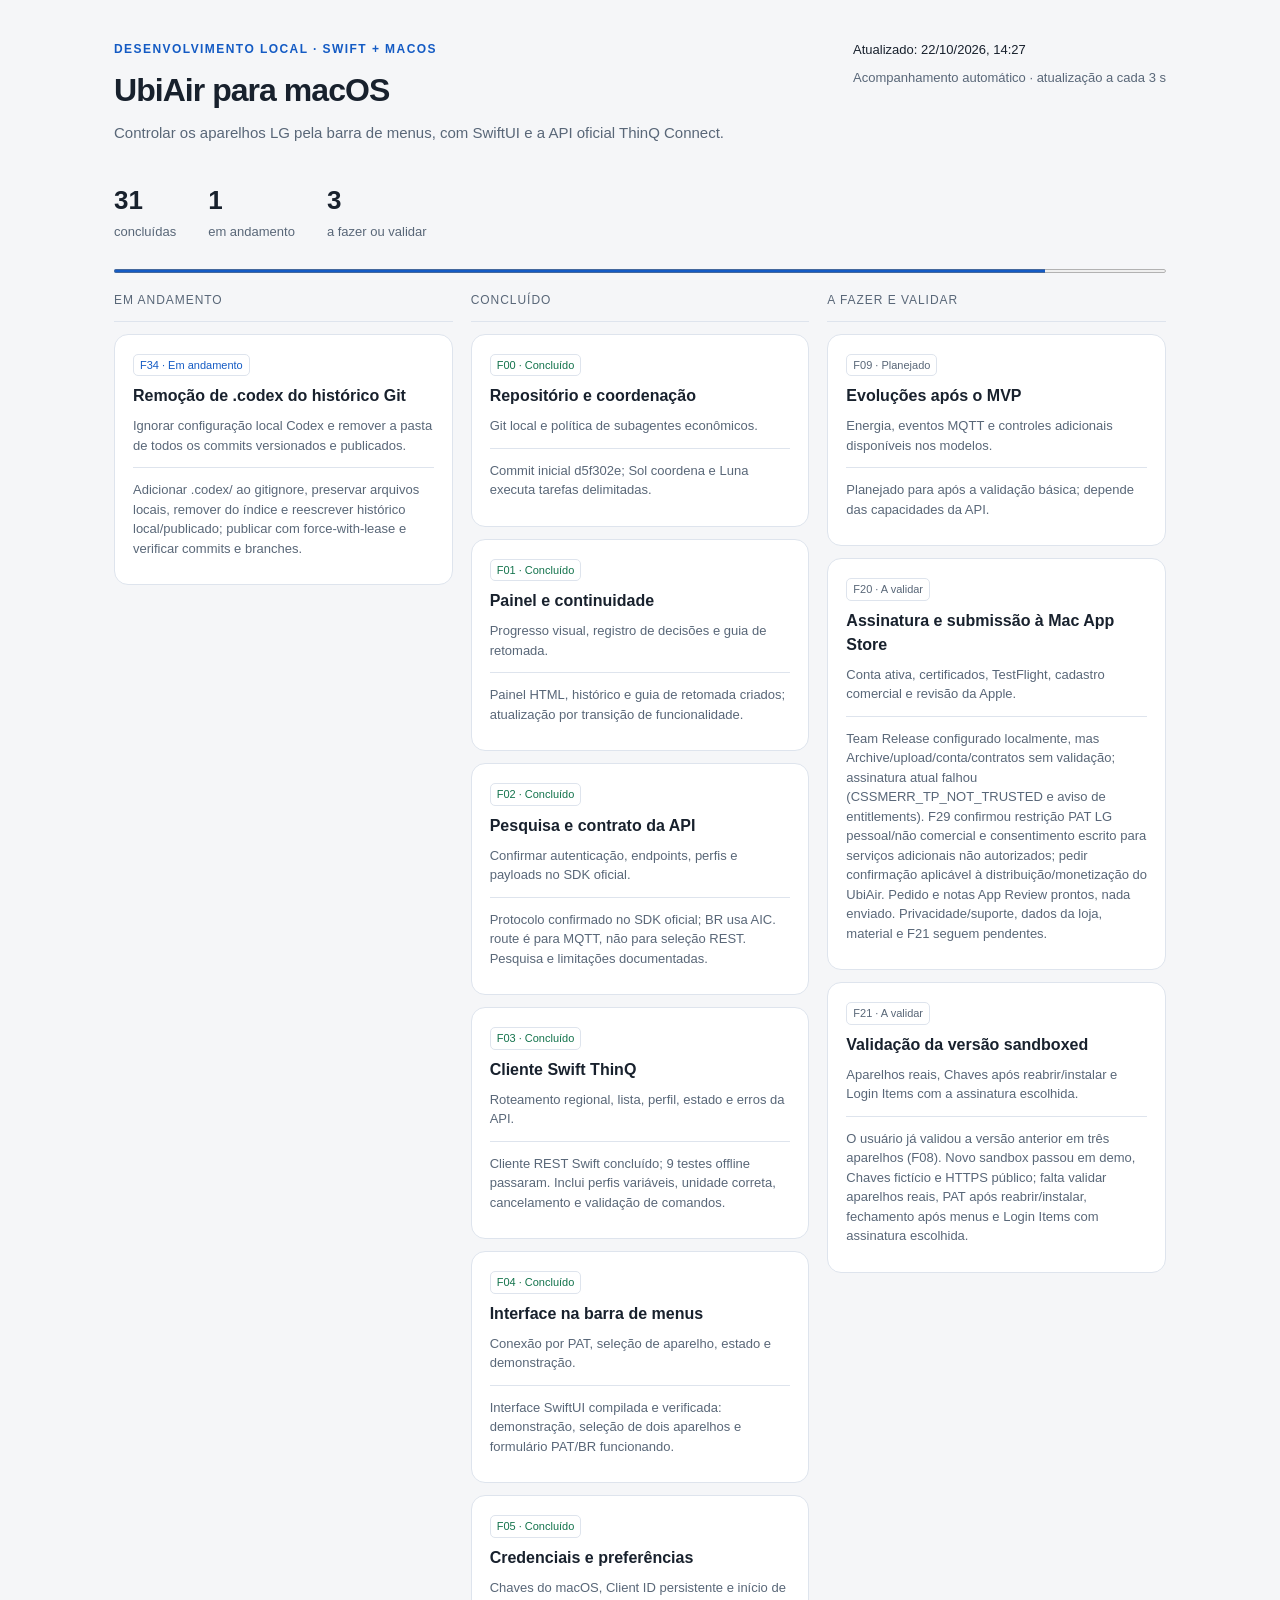
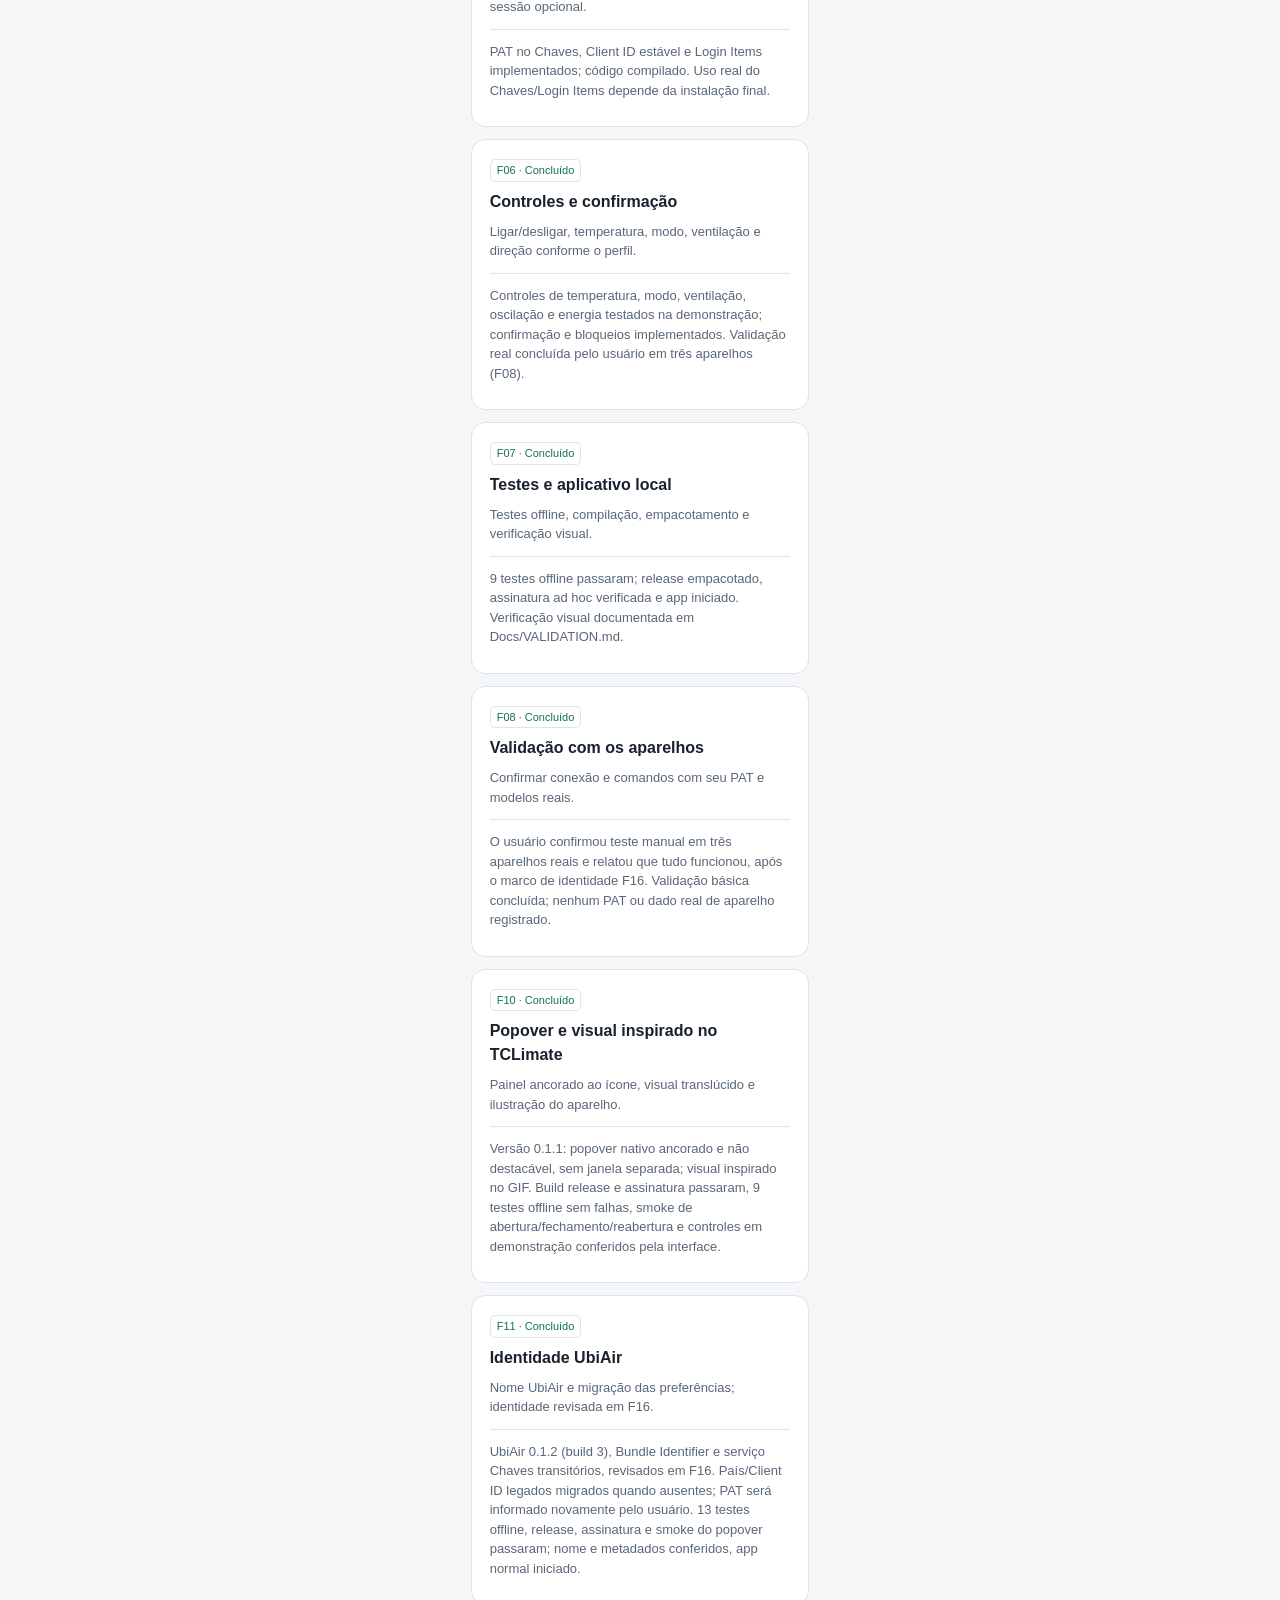
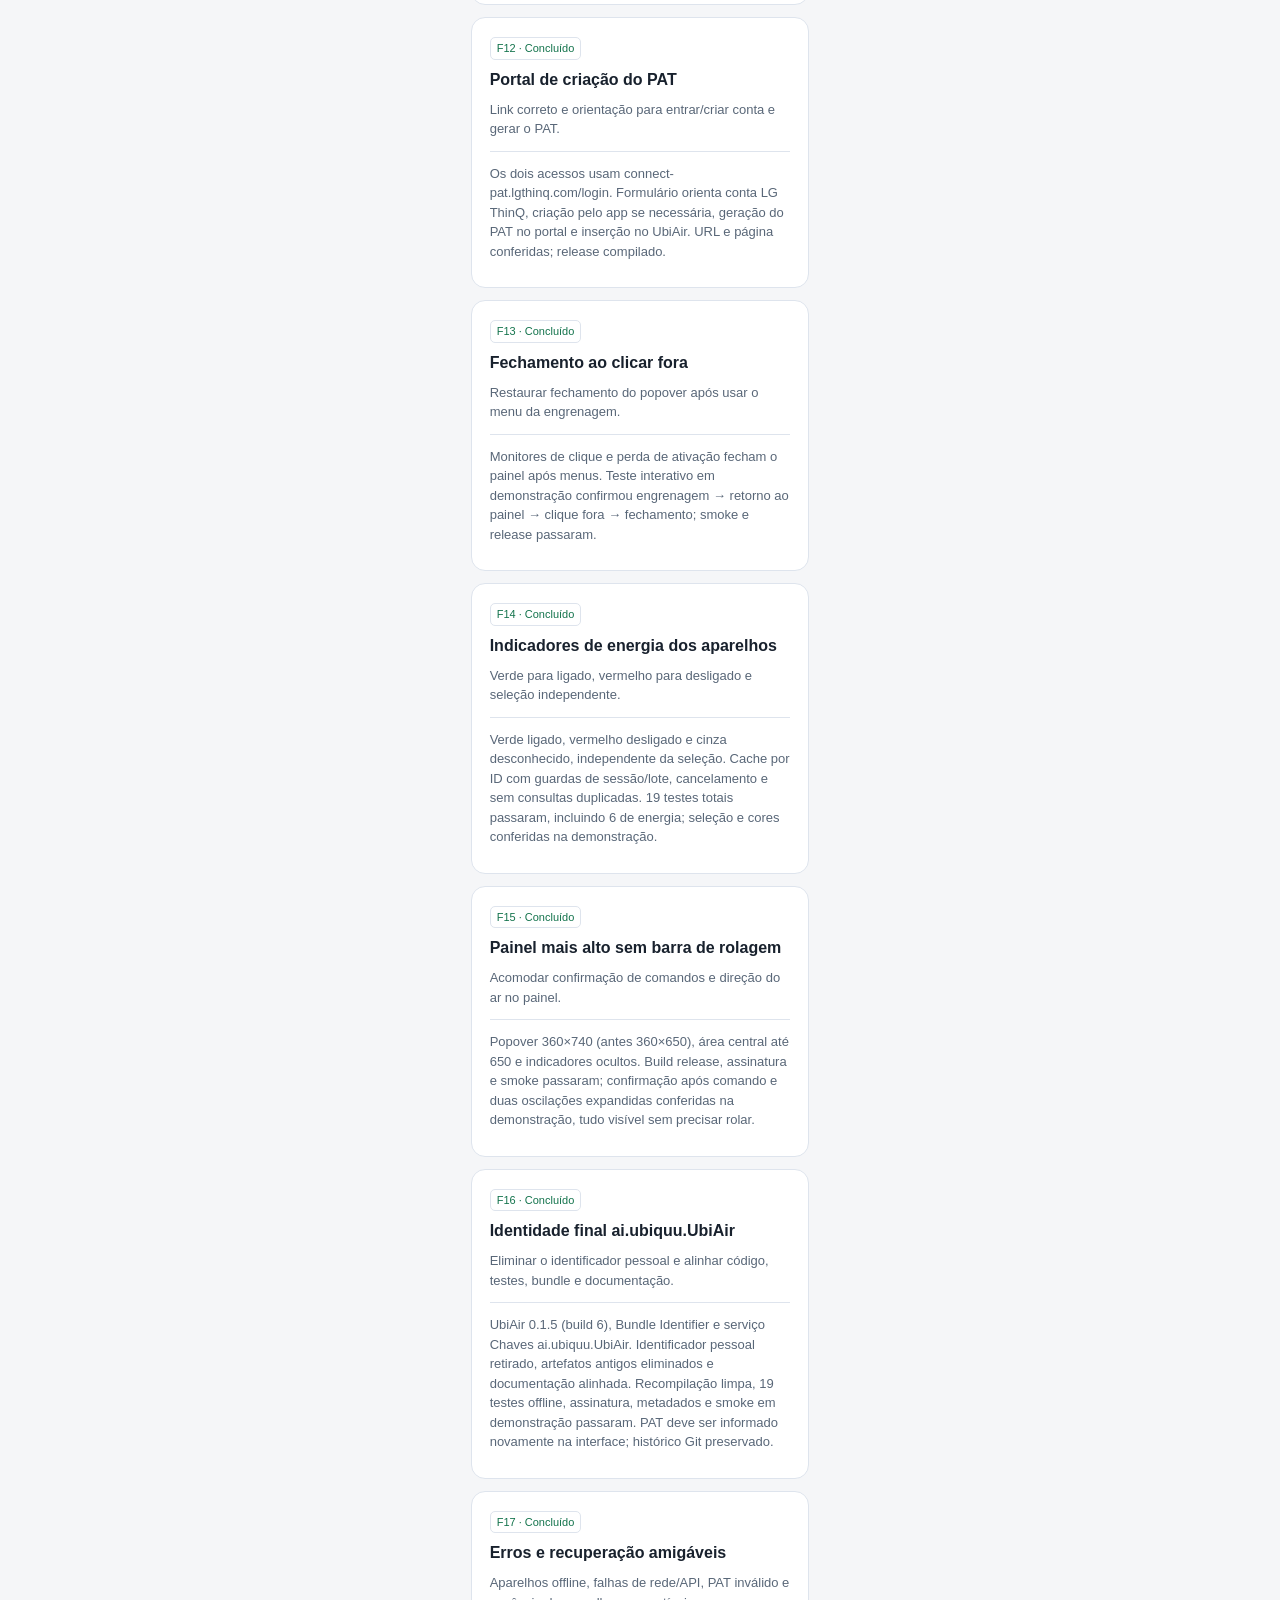
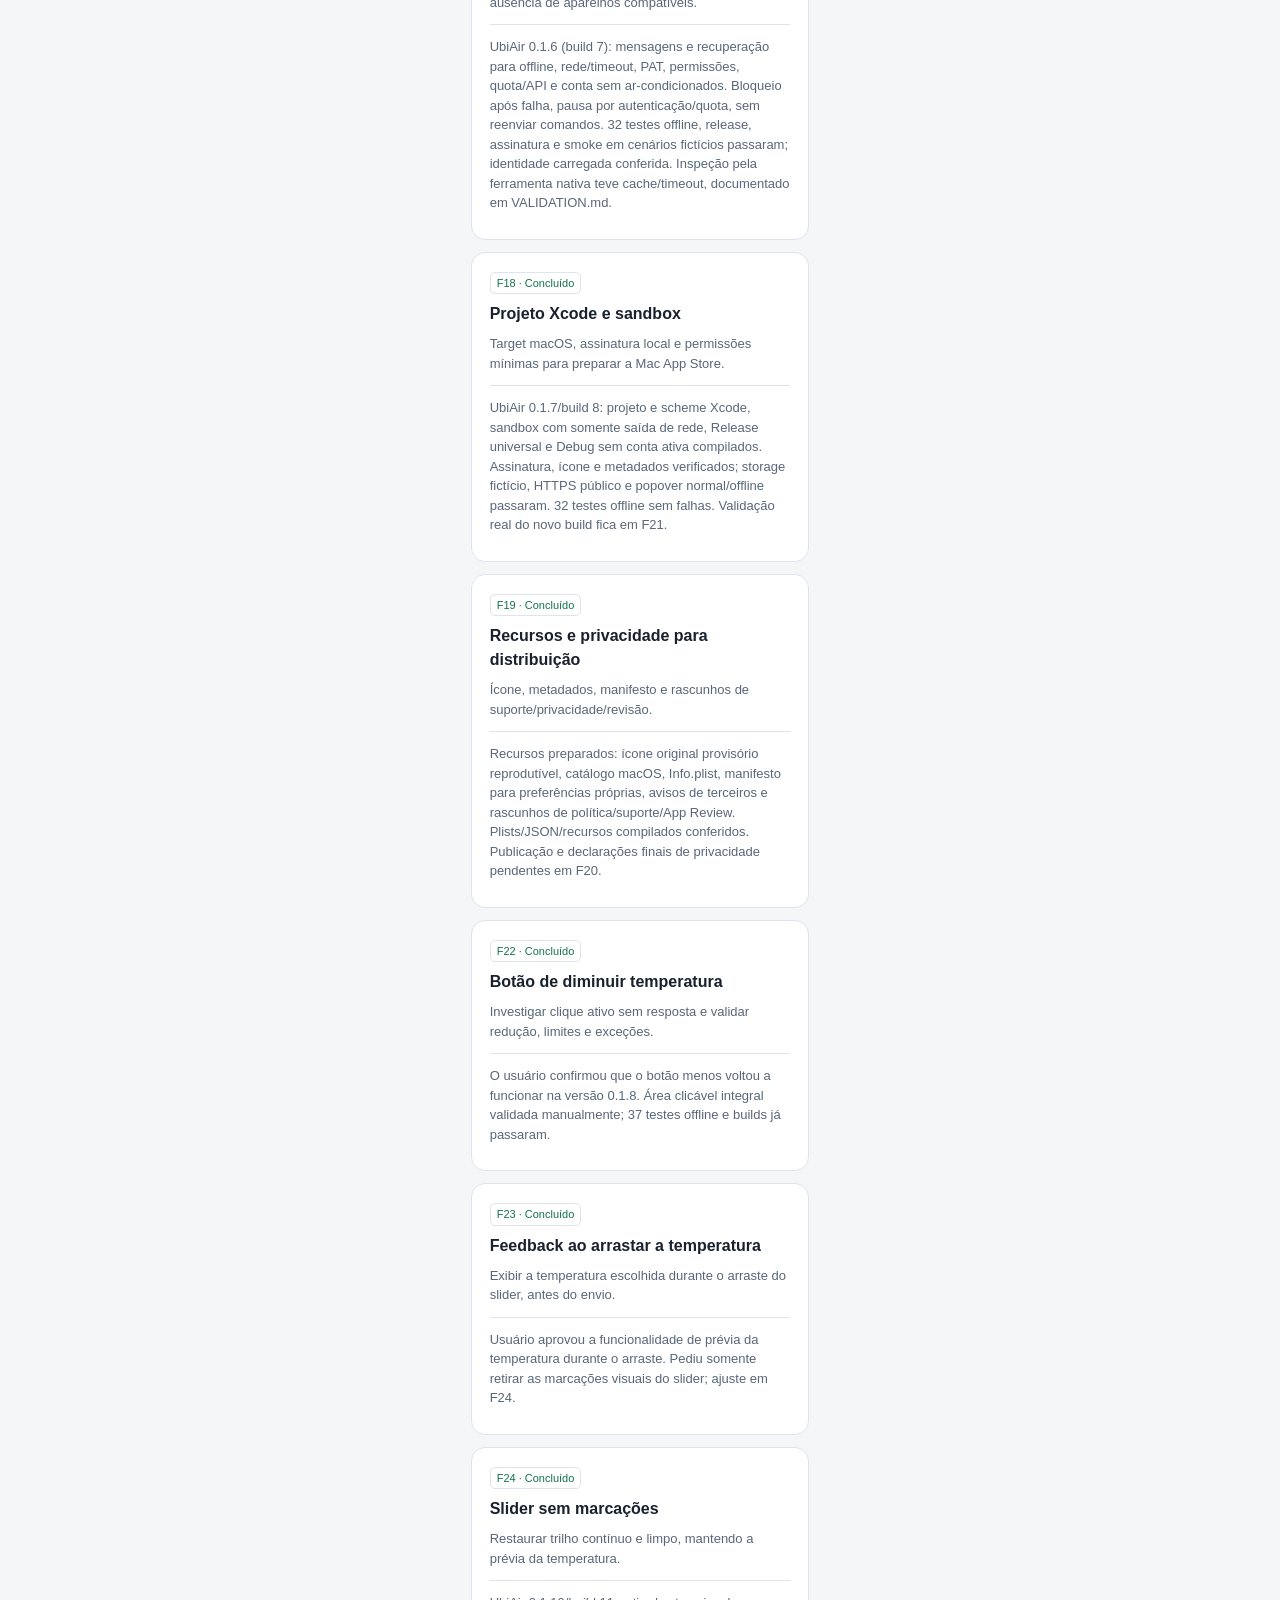
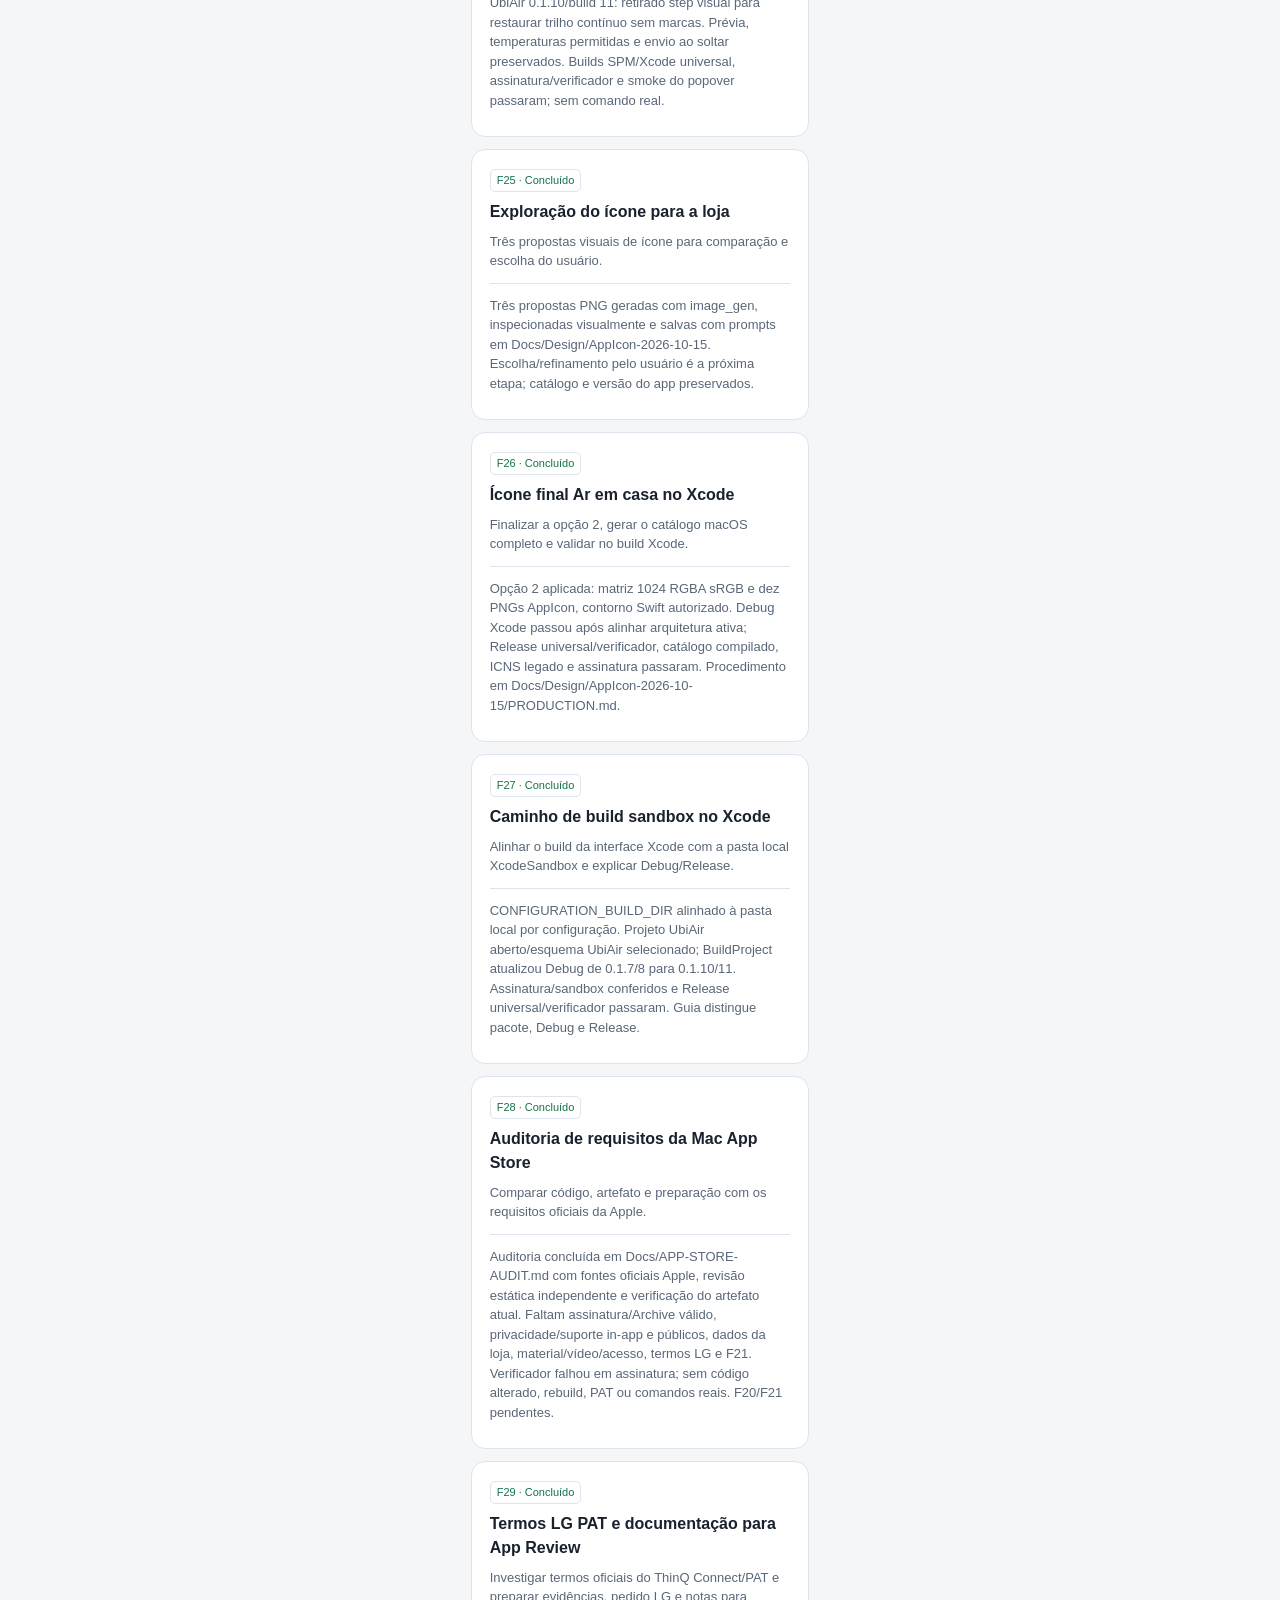
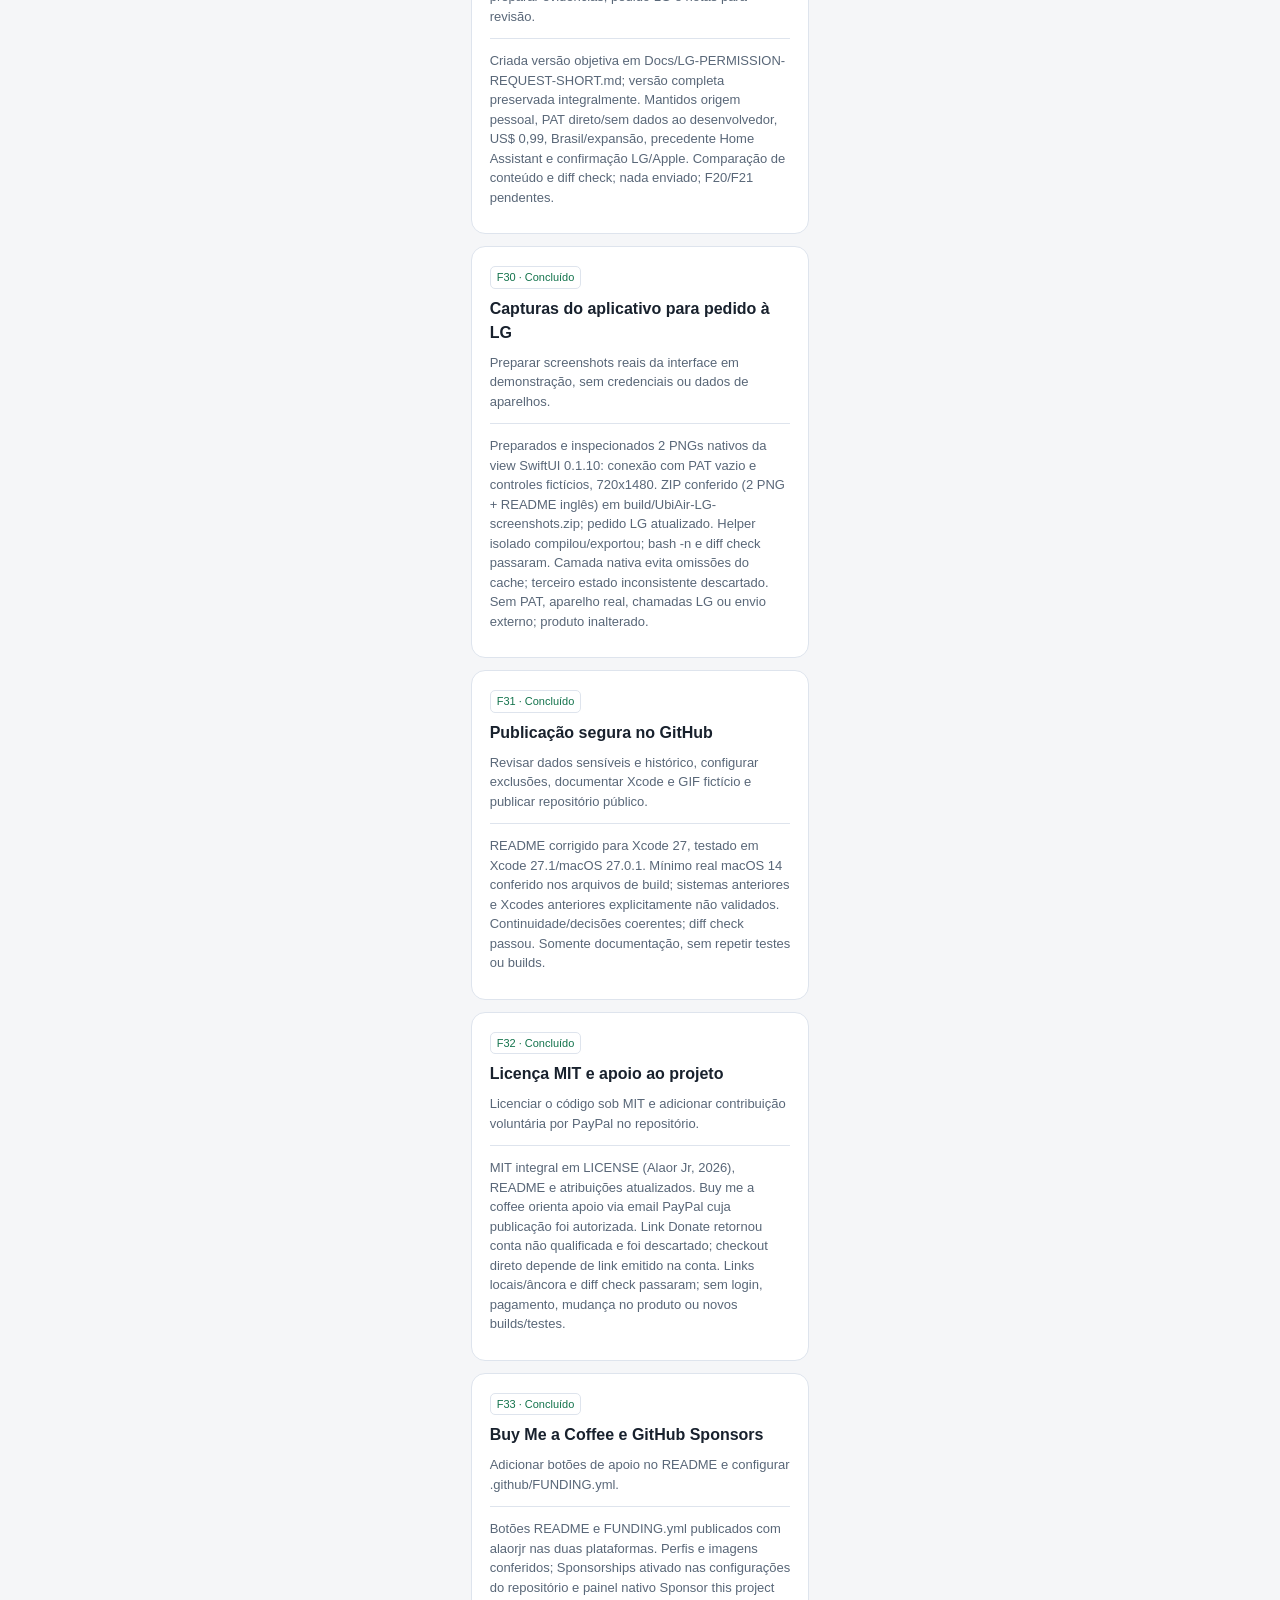
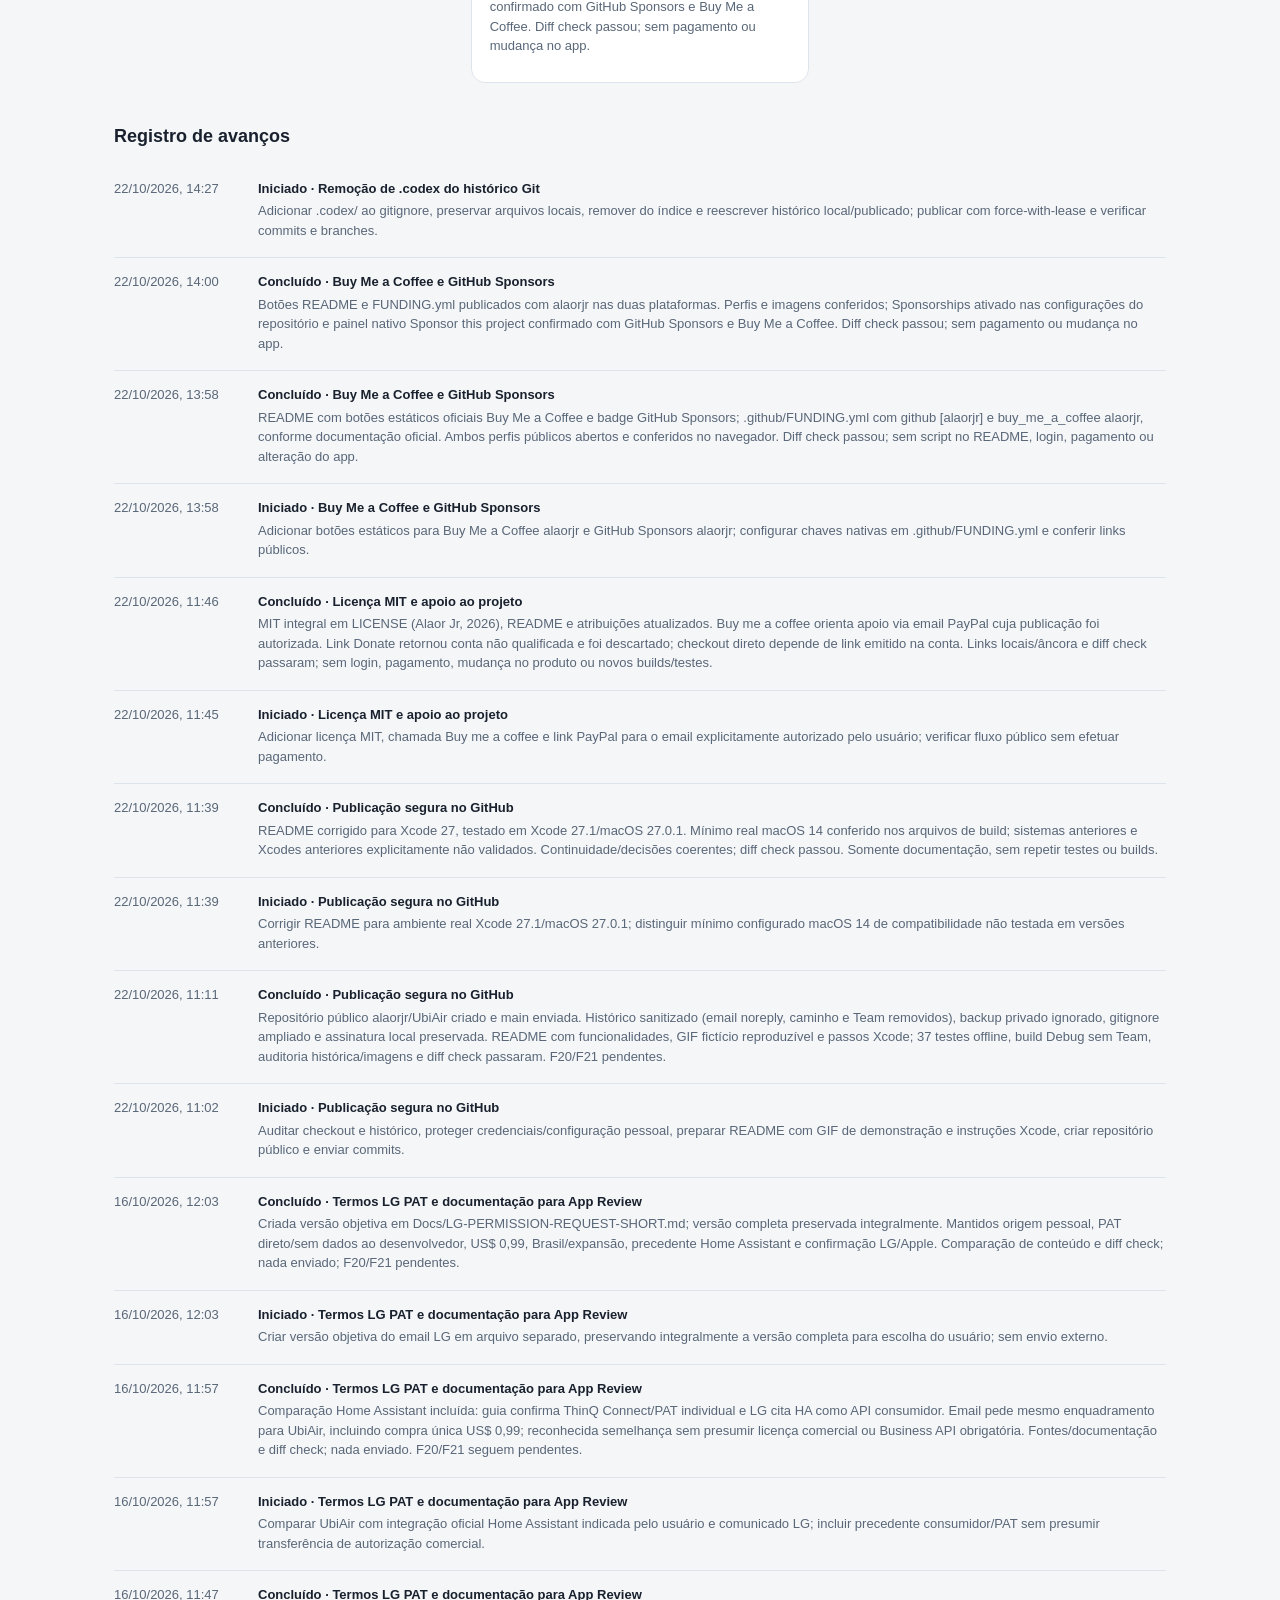
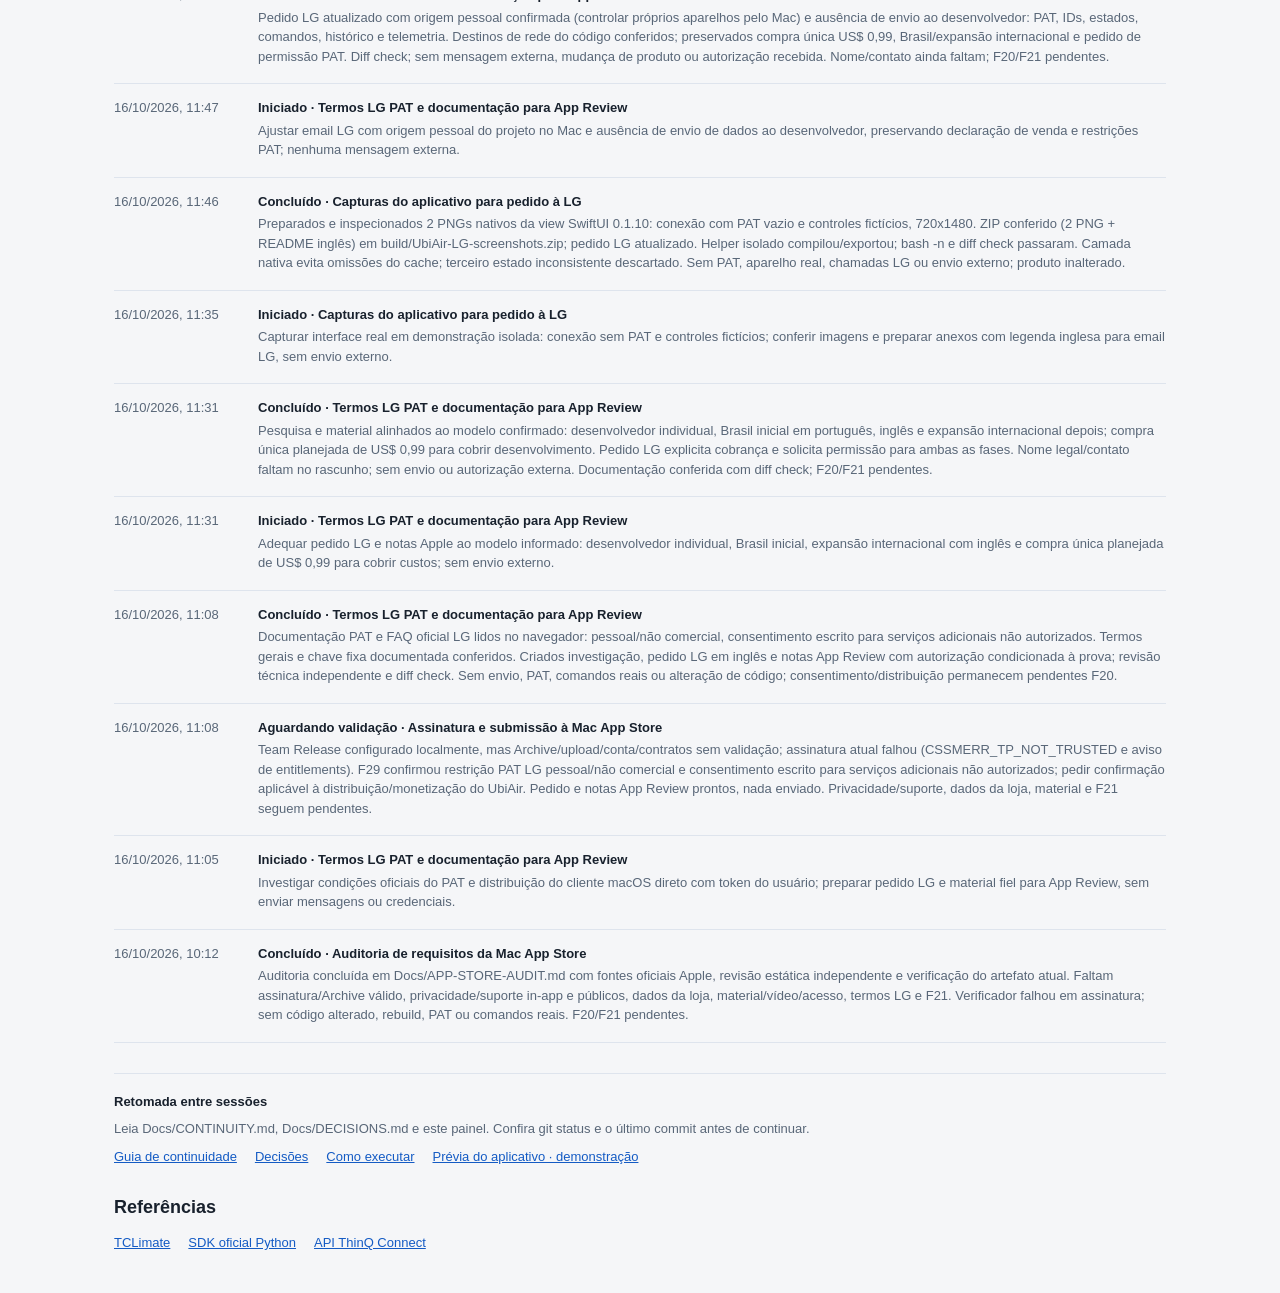
==== commit 7cbe7424: "Keep Codex configuration local and prepare history cleanup" ====
--- a/Progress/index.html
+++ b/Progress/index.html
@@ -18,7 +18,7 @@
   <footer><strong>Retomada entre sessões</strong><p id="resume"></p><div class="links"><a href="../Docs/CONTINUITY.md">Guia de continuidade</a><a href="../Docs/DECISIONS.md">Decisões</a><a href="../README.md">Como executar</a><a href="../Docs/Images/menu-panel-demo.png">Prévia do aplicativo · demonstração</a></div><h2>Referências</h2><div class="links" id="references"></div></footer>
 </main>
 <script>
-  const initial = {"project": "UbiAir para macOS", "updatedAt": "2026-10-22T14:00:12-03:00", "goal": "Controlar os aparelhos LG pela barra de menus, com SwiftUI e a API oficial ThinQ Connect.", "features": [{"id": "F00", "title": "Repositório e coordenação", "description": "Git local e política de subagentes econômicos.", "status": "done", "note": "Commit inicial d5f302e; Sol coordena e Luna executa tarefas delimitadas."}, {"id": "F01", "title": "Painel e continuidade", "description": "Progresso visual, registro de decisões e guia de retomada.", "status": "done", "note": "Painel HTML, histórico e guia de retomada criados; atualização por transição de funcionalidade.", "updatedAt": "2026-10-13T12:00:17-03:00"}, {"id": "F02", "title": "Pesquisa e contrato da API", "description": "Confirmar autenticação, endpoints, perfis e payloads no SDK oficial.", "status": "done", "note": "Protocolo confirmado no SDK oficial; BR usa AIC. route é para MQTT, não para seleção REST. Pesquisa e limitações documentadas.", "updatedAt": "2026-10-13T12:02:05-03:00"}, {"id": "F03", "title": "Cliente Swift ThinQ", "description": "Roteamento regional, lista, perfil, estado e erros da API.", "status": "done", "note": "Cliente REST Swift concluído; 9 testes offline passaram. Inclui perfis variáveis, unidade correta, cancelamento e validação de comandos.", "updatedAt": "2026-10-13T12:12:52-03:00"}, {"id": "F04", "title": "Interface na barra de menus", "description": "Conexão por PAT, seleção de aparelho, estado e demonstração.", "status": "done", "note": "Interface SwiftUI compilada e verificada: demonstração, seleção de dois aparelhos e formulário PAT/BR funcionando.", "updatedAt": "2026-10-13T15:42:04-03:00"}, {"id": "F05", "title": "Credenciais e preferências", "description": "Chaves do macOS, Client ID persistente e início de sessão opcional.", "status": "done", "note": "PAT no Chaves, Client ID estável e Login Items implementados; código compilado. Uso real do Chaves/Login Items depende da instalação final.", "updatedAt": "2026-10-13T12:12:52-03:00"}, {"id": "F06", "title": "Controles e confirmação", "description": "Ligar/desligar, temperatura, modo, ventilação e direção conforme o perfil.", "status": "done", "note": "Controles de temperatura, modo, ventilação, oscilação e energia testados na demonstração; confirmação e bloqueios implementados. Validação real concluída pelo usuário em três aparelhos (F08).", "updatedAt": "2026-10-13T15:42:04-03:00"}, {"id": "F07", "title": "Testes e aplicativo local", "description": "Testes offline, compilação, empacotamento e verificação visual.", "status": "done", "note": "9 testes offline passaram; release empacotado, assinatura ad hoc verificada e app iniciado. Verificação visual documentada em Docs/VALIDATION.md.", "updatedAt": "2026-10-13T15:42:04-03:00"}, {"id": "F08", "title": "Validação com os aparelhos", "description": "Confirmar conexão e comandos com seu PAT e modelos reais.", "status": "done", "note": "O usuário confirmou teste manual em três aparelhos reais e relatou que tudo funcionou, após o marco de identidade F16. Validação básica concluída; nenhum PAT ou dado real de aparelho registrado.", "updatedAt": "2026-10-14T13:21:07-03:00"}, {"id": "F09", "title": "Evoluções após o MVP", "description": "Energia, eventos MQTT e controles adicionais disponíveis nos modelos.", "status": "todo", "note": "Planejado para após a validação básica; depende das capacidades da API."}, {"id": "F10", "title": "Popover e visual inspirado no TCLimate", "description": "Painel ancorado ao ícone, visual translúcido e ilustração do aparelho.", "status": "done", "note": "Versão 0.1.1: popover nativo ancorado e não destacável, sem janela separada; visual inspirado no GIF. Build release e assinatura passaram, 9 testes offline sem falhas, smoke de abertura/fechamento/reabertura e controles em demonstração conferidos pela interface.", "updatedAt": "2026-10-13T16:37:49-03:00"}, {"id": "F11", "title": "Identidade UbiAir", "description": "Nome UbiAir e migração das preferências; identidade revisada em F16.", "status": "done", "note": "UbiAir 0.1.2 (build 3), Bundle Identifier e serviço Chaves transitórios, revisados em F16. País/Client ID legados migrados quando ausentes; PAT será informado novamente pelo usuário. 13 testes offline, release, assinatura e smoke do popover passaram; nome e metadados conferidos, app normal iniciado.", "updatedAt": "2026-10-14T08:40:16-03:00"}, {"id": "F12", "title": "Portal de criação do PAT", "description": "Link correto e orientação para entrar/criar conta e gerar o PAT.", "status": "done", "note": "Os dois acessos usam connect-pat.lgthinq.com/login. Formulário orienta conta LG ThinQ, criação pelo app se necessária, geração do PAT no portal e inserção no UbiAir. URL e página conferidas; release compilado.", "updatedAt": "2026-10-14T09:36:33-03:00"}, {"id": "F13", "title": "Fechamento ao clicar fora", "description": "Restaurar fechamento do popover após usar o menu da engrenagem.", "status": "done", "note": "Monitores de clique e perda de ativação fecham o painel após menus. Teste interativo em demonstração confirmou engrenagem → retorno ao painel → clique fora → fechamento; smoke e release passaram.", "updatedAt": "2026-10-14T09:36:33-03:00"}, {"id": "F14", "title": "Indicadores de energia dos aparelhos", "description": "Verde para ligado, vermelho para desligado e seleção independente.", "status": "done", "note": "Verde ligado, vermelho desligado e cinza desconhecido, independente da seleção. Cache por ID com guardas de sessão/lote, cancelamento e sem consultas duplicadas. 19 testes totais passaram, incluindo 6 de energia; seleção e cores conferidas na demonstração.", "updatedAt": "2026-10-14T09:36:34-03:00"}, {"id": "F15", "title": "Painel mais alto sem barra de rolagem", "description": "Acomodar confirmação de comandos e direção do ar no painel.", "status": "done", "note": "Popover 360×740 (antes 360×650), área central até 650 e indicadores ocultos. Build release, assinatura e smoke passaram; confirmação após comando e duas oscilações expandidas conferidas na demonstração, tudo visível sem precisar rolar.", "updatedAt": "2026-10-14T09:47:30-03:00"}, {"id": "F16", "title": "Identidade final ai.ubiquu.UbiAir", "description": "Eliminar o identificador pessoal e alinhar código, testes, bundle e documentação.", "status": "done", "note": "UbiAir 0.1.5 (build 6), Bundle Identifier e serviço Chaves ai.ubiquu.UbiAir. Identificador pessoal retirado, artefatos antigos eliminados e documentação alinhada. Recompilação limpa, 19 testes offline, assinatura, metadados e smoke em demonstração passaram. PAT deve ser informado novamente na interface; histórico Git preservado.", "updatedAt": "2026-10-14T13:15:51-03:00"}, {"id": "F17", "title": "Erros e recuperação amigáveis", "description": "Aparelhos offline, falhas de rede/API, PAT inválido e ausência de aparelhos compatíveis.", "status": "done", "note": "UbiAir 0.1.6 (build 7): mensagens e recuperação para offline, rede/timeout, PAT, permissões, quota/API e conta sem ar-condicionados. Bloqueio após falha, pausa por autenticação/quota, sem reenviar comandos. 32 testes offline, release, assinatura e smoke em cenários fictícios passaram; identidade carregada conferida. Inspeção pela ferramenta nativa teve cache/timeout, documentado em VALIDATION.md.", "updatedAt": "2026-10-14T13:42:35-03:00"}, {"id": "F18", "title": "Projeto Xcode e sandbox", "description": "Target macOS, assinatura local e permissões mínimas para preparar a Mac App Store.", "status": "done", "note": "UbiAir 0.1.7/build 8: projeto e scheme Xcode, sandbox com somente saída de rede, Release universal e Debug sem conta ativa compilados. Assinatura, ícone e metadados verificados; storage fictício, HTTPS público e popover normal/offline passaram. 32 testes offline sem falhas. Validação real do novo build fica em F21.", "updatedAt": "2026-10-14T22:14:55-03:00"}, {"id": "F19", "title": "Recursos e privacidade para distribuição", "description": "Ícone, metadados, manifesto e rascunhos de suporte/privacidade/revisão.", "status": "done", "note": "Recursos preparados: ícone original provisório reprodutível, catálogo macOS, Info.plist, manifesto para preferências próprias, avisos de terceiros e rascunhos de política/suporte/App Review. Plists/JSON/recursos compilados conferidos. Publicação e declarações finais de privacidade pendentes em F20.", "updatedAt": "2026-10-14T22:14:55-03:00"}, {"id": "F20", "title": "Assinatura e submissão à Mac App Store", "description": "Conta ativa, certificados, TestFlight, cadastro comercial e revisão da Apple.", "status": "pending", "note": "Team Release configurado localmente, mas Archive/upload/conta/contratos sem validação; assinatura atual falhou (CSSMERR_TP_NOT_TRUSTED e aviso de entitlements). F29 confirmou restrição PAT LG pessoal/não comercial e consentimento escrito para serviços adicionais não autorizados; pedir confirmação aplicável à distribuição/monetização do UbiAir. Pedido e notas App Review prontos, nada enviado. Privacidade/suporte, dados da loja, material e F21 seguem pendentes.", "updatedAt": "2026-10-16T11:08:53-03:00"}, {"id": "F21", "title": "Validação da versão sandboxed", "description": "Aparelhos reais, Chaves após reabrir/instalar e Login Items com a assinatura escolhida.", "status": "pending", "note": "O usuário já validou a versão anterior em três aparelhos (F08). Novo sandbox passou em demo, Chaves fictício e HTTPS público; falta validar aparelhos reais, PAT após reabrir/instalar, fechamento após menus e Login Items com assinatura escolhida.", "updatedAt": "2026-10-14T22:14:55-03:00"}, {"id": "F22", "title": "Botão de diminuir temperatura", "description": "Investigar clique ativo sem resposta e validar redução, limites e exceções.", "status": "done", "note": "O usuário confirmou que o botão menos voltou a funcionar na versão 0.1.8. Área clicável integral validada manualmente; 37 testes offline e builds já passaram.", "updatedAt": "2026-10-14T22:32:36-03:00"}, {"id": "F23", "title": "Feedback ao arrastar a temperatura", "description": "Exibir a temperatura escolhida durante o arraste do slider, antes do envio.", "status": "done", "note": "Usuário aprovou a funcionalidade de prévia da temperatura durante o arraste. Pediu somente retirar as marcações visuais do slider; ajuste em F24.", "updatedAt": "2026-10-14T22:39:41-03:00"}, {"id": "F24", "title": "Slider sem marcações", "description": "Restaurar trilho contínuo e limpo, mantendo a prévia da temperatura.", "status": "done", "note": "UbiAir 0.1.10/build 11: retirado step visual para restaurar trilho contínuo sem marcas. Prévia, temperaturas permitidas e envio ao soltar preservados. Builds SPM/Xcode universal, assinatura/verificador e smoke do popover passaram; sem comando real.", "updatedAt": "2026-10-14T22:40:35-03:00"}, {"id": "F25", "title": "Exploração do ícone para a loja", "description": "Três propostas visuais de ícone para comparação e escolha do usuário.", "status": "done", "note": "Três propostas PNG geradas com image_gen, inspecionadas visualmente e salvas com prompts em Docs/Design/AppIcon-2026-10-15. Escolha/refinamento pelo usuário é a próxima etapa; catálogo e versão do app preservados.", "updatedAt": "2026-10-15T07:55:41-03:00"}, {"id": "F26", "title": "Ícone final Ar em casa no Xcode", "description": "Finalizar a opção 2, gerar o catálogo macOS completo e validar no build Xcode.", "status": "done", "note": "Opção 2 aplicada: matriz 1024 RGBA sRGB e dez PNGs AppIcon, contorno Swift autorizado. Debug Xcode passou após alinhar arquitetura ativa; Release universal/verificador, catálogo compilado, ICNS legado e assinatura passaram. Procedimento em Docs/Design/AppIcon-2026-10-15/PRODUCTION.md.", "updatedAt": "2026-10-15T08:08:44-03:00"}, {"id": "F27", "title": "Caminho de build sandbox no Xcode", "description": "Alinhar o build da interface Xcode com a pasta local XcodeSandbox e explicar Debug/Release.", "status": "done", "note": "CONFIGURATION_BUILD_DIR alinhado à pasta local por configuração. Projeto UbiAir aberto/esquema UbiAir selecionado; BuildProject atualizou Debug de 0.1.7/8 para 0.1.10/11. Assinatura/sandbox conferidos e Release universal/verificador passaram. Guia distingue pacote, Debug e Release.", "updatedAt": "2026-10-15T08:23:37-03:00"}, {"id": "F28", "title": "Auditoria de requisitos da Mac App Store", "description": "Comparar código, artefato e preparação com os requisitos oficiais da Apple.", "status": "done", "note": "Auditoria concluída em Docs/APP-STORE-AUDIT.md com fontes oficiais Apple, revisão estática independente e verificação do artefato atual. Faltam assinatura/Archive válido, privacidade/suporte in-app e públicos, dados da loja, material/vídeo/acesso, termos LG e F21. Verificador falhou em assinatura; sem código alterado, rebuild, PAT ou comandos reais. F20/F21 pendentes.", "updatedAt": "2026-10-16T10:12:49-03:00"}, {"id": "F29", "title": "Termos LG PAT e documentação para App Review", "description": "Investigar termos oficiais do ThinQ Connect/PAT e preparar evidências, pedido LG e notas para revisão.", "status": "done", "note": "Criada versão objetiva em Docs/LG-PERMISSION-REQUEST-SHORT.md; versão completa preservada integralmente. Mantidos origem pessoal, PAT direto/sem dados ao desenvolvedor, US$ 0,99, Brasil/expansão, precedente Home Assistant e confirmação LG/Apple. Comparação de conteúdo e diff check; nada enviado; F20/F21 pendentes.", "updatedAt": "2026-10-16T12:03:17-03:00"}, {"id": "F30", "title": "Capturas do aplicativo para pedido à LG", "description": "Preparar screenshots reais da interface em demonstração, sem credenciais ou dados de aparelhos.", "status": "done", "note": "Preparados e inspecionados 2 PNGs nativos da view SwiftUI 0.1.10: conexão com PAT vazio e controles fictícios, 720x1480. ZIP conferido (2 PNG + README inglês) em build/UbiAir-LG-screenshots.zip; pedido LG atualizado. Helper isolado compilou/exportou; bash -n e diff check passaram. Camada nativa evita omissões do cache; terceiro estado inconsistente descartado. Sem PAT, aparelho real, chamadas LG ou envio externo; produto inalterado.", "updatedAt": "2026-10-16T11:46:45-03:00"}, {"id": "F31", "title": "Publicação segura no GitHub", "description": "Revisar dados sensíveis e histórico, configurar exclusões, documentar Xcode e GIF fictício e publicar repositório público.", "status": "done", "note": "README corrigido para Xcode 27, testado em Xcode 27.1/macOS 27.0.1. Mínimo real macOS 14 conferido nos arquivos de build; sistemas anteriores e Xcodes anteriores explicitamente não validados. Continuidade/decisões coerentes; diff check passou. Somente documentação, sem repetir testes ou builds.", "updatedAt": "2026-10-22T11:39:10-03:00"}, {"id": "F32", "title": "Licença MIT e apoio ao projeto", "description": "Licenciar o código sob MIT e adicionar contribuição voluntária por PayPal no repositório.", "status": "done", "note": "MIT integral em LICENSE (Alaor Jr, 2026), README e atribuições atualizados. Buy me a coffee orienta apoio via email PayPal cuja publicação foi autorizada. Link Donate retornou conta não qualificada e foi descartado; checkout direto depende de link emitido na conta. Links locais/âncora e diff check passaram; sem login, pagamento, mudança no produto ou novos builds/testes.", "updatedAt": "2026-10-22T11:46:35-03:00"}, {"id": "F33", "title": "Buy Me a Coffee e GitHub Sponsors", "description": "Adicionar botões de apoio no README e configurar .github/FUNDING.yml.", "status": "done", "note": "Botões README e FUNDING.yml publicados com alaorjr nas duas plataformas. Perfis e imagens conferidos; Sponsorships ativado nas configurações do repositório e painel nativo Sponsor this project confirmado com GitHub Sponsors e Buy Me a Coffee. Diff check passou; sem pagamento ou mudança no app.", "updatedAt": "2026-10-22T14:00:12-03:00"}], "events": [{"at": "2026-10-22T14:00:12-03:00", "feature": "F33", "title": "Buy Me a Coffee e GitHub Sponsors", "action": "done", "note": "Botões README e FUNDING.yml publicados com alaorjr nas duas plataformas. Perfis e imagens conferidos; Sponsorships ativado nas configurações do repositório e painel nativo Sponsor this project confirmado com GitHub Sponsors e Buy Me a Coffee. Diff check passou; sem pagamento ou mudança no app."}, {"at": "2026-10-22T13:58:38-03:00", "feature": "F33", "title": "Buy Me a Coffee e GitHub Sponsors", "action": "done", "note": "README com botões estáticos oficiais Buy Me a Coffee e badge GitHub Sponsors; .github/FUNDING.yml com github [alaorjr] e buy_me_a_coffee alaorjr, conforme documentação oficial. Ambos perfis públicos abertos e conferidos no navegador. Diff check passou; sem script no README, login, pagamento ou alteração do app."}, {"at": "2026-10-22T13:58:10-03:00", "feature": "F33", "title": "Buy Me a Coffee e GitHub Sponsors", "action": "start", "note": "Adicionar botões estáticos para Buy Me a Coffee alaorjr e GitHub Sponsors alaorjr; configurar chaves nativas em .github/FUNDING.yml e conferir links públicos."}, {"at": "2026-10-22T11:46:35-03:00", "feature": "F32", "title": "Licença MIT e apoio ao projeto", "action": "done", "note": "MIT integral em LICENSE (Alaor Jr, 2026), README e atribuições atualizados. Buy me a coffee orienta apoio via email PayPal cuja publicação foi autorizada. Link Donate retornou conta não qualificada e foi descartado; checkout direto depende de link emitido na conta. Links locais/âncora e diff check passaram; sem login, pagamento, mudança no produto ou novos builds/testes."}, {"at": "2026-10-22T11:45:23-03:00", "feature": "F32", "title": "Licença MIT e apoio ao projeto", "action": "start", "note": "Adicionar licença MIT, chamada Buy me a coffee e link PayPal para o email explicitamente autorizado pelo usuário; verificar fluxo público sem efetuar pagamento."}, {"at": "2026-10-22T11:39:10-03:00", "feature": "F31", "title": "Publicação segura no GitHub", "action": "done", "note": "README corrigido para Xcode 27, testado em Xcode 27.1/macOS 27.0.1. Mínimo real macOS 14 conferido nos arquivos de build; sistemas anteriores e Xcodes anteriores explicitamente não validados. Continuidade/decisões coerentes; diff check passou. Somente documentação, sem repetir testes ou builds."}, {"at": "2026-10-22T11:39:08-03:00", "feature": "F31", "title": "Publicação segura no GitHub", "action": "start", "note": "Corrigir README para ambiente real Xcode 27.1/macOS 27.0.1; distinguir mínimo configurado macOS 14 de compatibilidade não testada em versões anteriores."}, {"at": "2026-10-22T11:11:06-03:00", "feature": "F31", "title": "Publicação segura no GitHub", "action": "done", "note": "Repositório público alaorjr/UbiAir criado e main enviada. Histórico sanitizado (email noreply, caminho e Team removidos), backup privado ignorado, gitignore ampliado e assinatura local preservada. README com funcionalidades, GIF fictício reproduzível e passos Xcode; 37 testes offline, build Debug sem Team, auditoria histórica/imagens e diff check passaram. F20/F21 pendentes."}, {"at": "2026-10-22T11:02:21-03:00", "feature": "F31", "title": "Publicação segura no GitHub", "action": "start", "note": "Auditar checkout e histórico, proteger credenciais/configuração pessoal, preparar README com GIF de demonstração e instruções Xcode, criar repositório público e enviar commits."}, {"at": "2026-10-16T12:03:17-03:00", "feature": "F29", "title": "Termos LG PAT e documentação para App Review", "action": "done", "note": "Criada versão objetiva em Docs/LG-PERMISSION-REQUEST-SHORT.md; versão completa preservada integralmente. Mantidos origem pessoal, PAT direto/sem dados ao desenvolvedor, US$ 0,99, Brasil/expansão, precedente Home Assistant e confirmação LG/Apple. Comparação de conteúdo e diff check; nada enviado; F20/F21 pendentes."}, {"at": "2026-10-16T12:03:17-03:00", "feature": "F29", "title": "Termos LG PAT e documentação para App Review", "action": "start", "note": "Criar versão objetiva do email LG em arquivo separado, preservando integralmente a versão completa para escolha do usuário; sem envio externo."}, {"at": "2026-10-16T11:57:51-03:00", "feature": "F29", "title": "Termos LG PAT e documentação para App Review", "action": "done", "note": "Comparação Home Assistant incluída: guia confirma ThinQ Connect/PAT individual e LG cita HA como API consumidor. Email pede mesmo enquadramento para UbiAir, incluindo compra única US$ 0,99; reconhecida semelhança sem presumir licença comercial ou Business API obrigatória. Fontes/documentação e diff check; nada enviado. F20/F21 seguem pendentes."}, {"at": "2026-10-16T11:57:51-03:00", "feature": "F29", "title": "Termos LG PAT e documentação para App Review", "action": "start", "note": "Comparar UbiAir com integração oficial Home Assistant indicada pelo usuário e comunicado LG; incluir precedente consumidor/PAT sem presumir transferência de autorização comercial."}, {"at": "2026-10-16T11:47:31-03:00", "feature": "F29", "title": "Termos LG PAT e documentação para App Review", "action": "done", "note": "Pedido LG atualizado com origem pessoal confirmada (controlar próprios aparelhos pelo Mac) e ausência de envio ao desenvolvedor: PAT, IDs, estados, comandos, histórico e telemetria. Destinos de rede do código conferidos; preservados compra única US$ 0,99, Brasil/expansão internacional e pedido de permissão PAT. Diff check; sem mensagem externa, mudança de produto ou autorização recebida. Nome/contato ainda faltam; F20/F21 pendentes."}, {"at": "2026-10-16T11:47:09-03:00", "feature": "F29", "title": "Termos LG PAT e documentação para App Review", "action": "start", "note": "Ajustar email LG com origem pessoal do projeto no Mac e ausência de envio de dados ao desenvolvedor, preservando declaração de venda e restrições PAT; nenhuma mensagem externa."}, {"at": "2026-10-16T11:46:45-03:00", "feature": "F30", "title": "Capturas do aplicativo para pedido à LG", "action": "done", "note": "Preparados e inspecionados 2 PNGs nativos da view SwiftUI 0.1.10: conexão com PAT vazio e controles fictícios, 720x1480. ZIP conferido (2 PNG + README inglês) em build/UbiAir-LG-screenshots.zip; pedido LG atualizado. Helper isolado compilou/exportou; bash -n e diff check passaram. Camada nativa evita omissões do cache; terceiro estado inconsistente descartado. Sem PAT, aparelho real, chamadas LG ou envio externo; produto inalterado."}, {"at": "2026-10-16T11:35:05-03:00", "feature": "F30", "title": "Capturas do aplicativo para pedido à LG", "action": "start", "note": "Capturar interface real em demonstração isolada: conexão sem PAT e controles fictícios; conferir imagens e preparar anexos com legenda inglesa para email LG, sem envio externo."}, {"at": "2026-10-16T11:31:26-03:00", "feature": "F29", "title": "Termos LG PAT e documentação para App Review", "action": "done", "note": "Pesquisa e material alinhados ao modelo confirmado: desenvolvedor individual, Brasil inicial em português, inglês e expansão internacional depois; compra única planejada de US$ 0,99 para cobrir desenvolvimento. Pedido LG explicita cobrança e solicita permissão para ambas as fases. Nome legal/contato faltam no rascunho; sem envio ou autorização externa. Documentação conferida com diff check; F20/F21 pendentes."}, {"at": "2026-10-16T11:31:16-03:00", "feature": "F29", "title": "Termos LG PAT e documentação para App Review", "action": "start", "note": "Adequar pedido LG e notas Apple ao modelo informado: desenvolvedor individual, Brasil inicial, expansão internacional com inglês e compra única planejada de US$ 0,99 para cobrir custos; sem envio externo."}, {"at": "2026-10-16T11:08:53-03:00", "feature": "F29", "title": "Termos LG PAT e documentação para App Review", "action": "done", "note": "Documentação PAT e FAQ oficial LG lidos no navegador: pessoal/não comercial, consentimento escrito para serviços adicionais não autorizados. Termos gerais e chave fixa documentada conferidos. Criados investigação, pedido LG em inglês e notas App Review com autorização condicionada à prova; revisão técnica independente e diff check. Sem envio, PAT, comandos reais ou alteração de código; consentimento/distribuição permanecem pendentes F20."}, {"at": "2026-10-16T11:08:53-03:00", "feature": "F20", "title": "Assinatura e submissão à Mac App Store", "action": "pending", "note": "Team Release configurado localmente, mas Archive/upload/conta/contratos sem validação; assinatura atual falhou (CSSMERR_TP_NOT_TRUSTED e aviso de entitlements). F29 confirmou restrição PAT LG pessoal/não comercial e consentimento escrito para serviços adicionais não autorizados; pedir confirmação aplicável à distribuição/monetização do UbiAir. Pedido e notas App Review prontos, nada enviado. Privacidade/suporte, dados da loja, material e F21 seguem pendentes."}, {"at": "2026-10-16T11:05:55-03:00", "feature": "F29", "title": "Termos LG PAT e documentação para App Review", "action": "start", "note": "Investigar condições oficiais do PAT e distribuição do cliente macOS direto com token do usuário; preparar pedido LG e material fiel para App Review, sem enviar mensagens ou credenciais."}, {"at": "2026-10-16T10:12:49-03:00", "feature": "F28", "title": "Auditoria de requisitos da Mac App Store", "action": "done", "note": "Auditoria concluída em Docs/APP-STORE-AUDIT.md com fontes oficiais Apple, revisão estática independente e verificação do artefato atual. Faltam assinatura/Archive válido, privacidade/suporte in-app e públicos, dados da loja, material/vídeo/acesso, termos LG e F21. Verificador falhou em assinatura; sem código alterado, rebuild, PAT ou comandos reais. F20/F21 pendentes."}, {"at": "2026-10-16T10:12:49-03:00", "feature": "F20", "title": "Assinatura e submissão à Mac App Store", "action": "pending", "note": "Auditoria 16/10/2026: Team já configurado no Release local, mas conta/contratos não consultados. Artefato atual falhou em codesign (CSSMERR_TP_NOT_TRUSTED) e extração avisou entitlements inválidos; investigar assinatura/Archive e validar upload. Faltam URLs e links in-app de privacidade/suporte, declaração de dados, termos LG, vídeo/acesso App Review e material/cadastro. TestFlight recomendado; nenhuma submissão comprovada."}, {"at": "2026-10-16T10:12:06-03:00", "feature": "F28", "title": "Auditoria de requisitos da Mac App Store", "action": "start", "note": "Auditar configuração, artefato Release e pendências de privacidade, App Review e cadastro com fontes oficiais Apple; preservar alterações locais."}, {"at": "2026-10-15T08:23:37-03:00", "feature": "F27", "title": "Caminho de build sandbox no Xcode", "action": "done", "note": "CONFIGURATION_BUILD_DIR alinhado à pasta local por configuração. Projeto UbiAir aberto/esquema UbiAir selecionado; BuildProject atualizou Debug de 0.1.7/8 para 0.1.10/11. Assinatura/sandbox conferidos e Release universal/verificador passaram. Guia distingue pacote, Debug e Release."}, {"at": "2026-10-15T08:17:29-03:00", "feature": "F27", "title": "Caminho de build sandbox no Xcode", "action": "start", "note": "Corrigir saída do build Xcode: Debug local estava na versão 0.1.7 enquanto Release do script está em 0.1.10; alinhar DerivedData ao build/XcodeSandbox e validar Cmd+B."}, {"at": "2026-10-15T08:08:44-03:00", "feature": "F26", "title": "Ícone final Ar em casa no Xcode", "action": "done", "note": "Opção 2 aplicada: matriz 1024 RGBA sRGB e dez PNGs AppIcon, contorno Swift autorizado. Debug Xcode passou após alinhar arquitetura ativa; Release universal/verificador, catálogo compilado, ICNS legado e assinatura passaram. Procedimento em Docs/Design/AppIcon-2026-10-15/PRODUCTION.md."}, {"at": "2026-10-15T07:57:31-03:00", "feature": "F26", "title": "Ícone final Ar em casa no Xcode", "action": "start", "note": "Opção 2 escolhida: finalizar arte sem fundo externo, exportar dez PNGs macOS de 16 a 1024 px e configurar/validar AppIcon no Xcode."}, {"at": "2026-10-15T07:55:41-03:00", "feature": "F25", "title": "Exploração do ícone para a loja", "action": "done", "note": "Três propostas PNG geradas com image_gen, inspecionadas visualmente e salvas com prompts em Docs/Design/AppIcon-2026-10-15. Escolha/refinamento pelo usuário é a próxima etapa; catálogo e versão do app preservados."}, {"at": "2026-10-15T07:53:28-03:00", "feature": "F25", "title": "Exploração do ícone para a loja", "action": "start", "note": "Gerar três propostas originais de ícone UbiAir: monograma de vento, aparelho estilizado e floco refinado; preservar o ícone atual."}, {"at": "2026-10-14T22:40:35-03:00", "feature": "F24", "title": "Slider sem marcações", "action": "done", "note": "UbiAir 0.1.10/build 11: retirado step visual para restaurar trilho contínuo sem marcas. Prévia, temperaturas permitidas e envio ao soltar preservados. Builds SPM/Xcode universal, assinatura/verificador e smoke do popover passaram; sem comando real."}, {"at": "2026-10-14T22:39:41-03:00", "feature": "F24", "title": "Slider sem marcações", "action": "start", "note": "Remover o step visual do Slider; preservar arredondamento para temperaturas permitidas, prévia e envio ao soltar."}, {"at": "2026-10-14T22:39:41-03:00", "feature": "F23", "title": "Feedback ao arrastar a temperatura", "action": "done", "note": "Usuário aprovou a funcionalidade de prévia da temperatura durante o arraste. Pediu somente retirar as marcações visuais do slider; ajuste em F24."}, {"at": "2026-10-14T22:35:23-03:00", "feature": "F23", "title": "Feedback ao arrastar a temperatura", "action": "pending", "note": "UbiAir 0.1.9/build 10: temperatura principal acompanha o arraste em destaque e mostra Solte para ajustar. Passos/exceções/unidade respeitados; comando ao soltar e prévia cancelada ao trocar aparelho/ocultar painel. 37 testes, builds SPM/Xcode universal, assinatura, verificador e smoke passaram. Confirmação manual da UX aguarda usuário; nenhum comando real enviado."}, {"at": "2026-10-14T22:32:36-03:00", "feature": "F23", "title": "Feedback ao arrastar a temperatura", "action": "start", "note": "Mostrar a temperatura de prévia ao arrastar, respeitar os valores permitidos e enviar somente ao soltar; preservar área clicável e comentário local."}, {"at": "2026-10-14T22:32:36-03:00", "feature": "F22", "title": "Botão de diminuir temperatura", "action": "done", "note": "O usuário confirmou que o botão menos voltou a funcionar na versão 0.1.8. Área clicável integral validada manualmente; 37 testes offline e builds já passaram."}, {"at": "2026-10-14T22:29:37-03:00", "feature": "F22", "title": "Botão de diminuir temperatura", "action": "pending", "note": "UbiAir 0.1.8/build 9: labels de menos/mais com área clicável integral; cálculo e handler 23 → 22 → 21 → 22 confirmados com serviços fictícios. 37 testes, builds SPM/Xcode, assinatura, verificador sandbox e smoke passaram. Usuário relatou ausência de envio/erro; hipótese de hit testing, clique e efeito real aguardam confirmação. Comentário local de prévia preservado."}, {"at": "2026-10-14T22:25:09-03:00", "feature": "F22", "title": "Botão de diminuir temperatura", "action": "start", "note": "Usuário relata botão menos ativo sem resposta; verificar cálculo, envio e região clicável, preservar comentário local de prévia e validar apenas em demonstração."}, {"at": "2026-10-14T22:14:55-03:00", "feature": "F21", "title": "Validação da versão sandboxed", "action": "pending", "note": "O usuário já validou a versão anterior em três aparelhos (F08). Novo sandbox passou em demo, Chaves fictício e HTTPS público; falta validar aparelhos reais, PAT após reabrir/instalar, fechamento após menus e Login Items com assinatura escolhida."}, {"at": "2026-10-14T22:14:55-03:00", "feature": "F20", "title": "Assinatura e submissão à Mac App Store", "action": "pending", "note": "Aguardar conta Apple Developer ativa, certificados/provisionamento, preço e cadastro fiscal/bancário; finalizar URLs públicas, privacidade, material e vídeo, TestFlight e revisão. Nada submetido ou publicado."}, {"at": "2026-10-14T22:14:55-03:00", "feature": "F19", "title": "Recursos e privacidade para distribuição", "action": "done", "note": "Recursos preparados: ícone original provisório reprodutível, catálogo macOS, Info.plist, manifesto para preferências próprias, avisos de terceiros e rascunhos de política/suporte/App Review. Plists/JSON/recursos compilados conferidos. Publicação e declarações finais de privacidade pendentes em F20."}, {"at": "2026-10-14T22:14:55-03:00", "feature": "F18", "title": "Projeto Xcode e sandbox", "action": "done", "note": "UbiAir 0.1.7/build 8: projeto e scheme Xcode, sandbox com somente saída de rede, Release universal e Debug sem conta ativa compilados. Assinatura, ícone e metadados verificados; storage fictício, HTTPS público e popover normal/offline passaram. 32 testes offline sem falhas. Validação real do novo build fica em F21."}, {"at": "2026-10-14T16:23:37-03:00", "feature": "F19", "title": "Recursos e privacidade para distribuição", "action": "start", "note": "Preparar ícone próprio provisório, metadados e manifesto; documentar privacidade e revisão sem publicar ou cadastrar serviços."}, {"at": "2026-10-14T16:23:37-03:00", "feature": "F18", "title": "Projeto Xcode e sandbox", "action": "start", "note": "Preparar target macOS no Xcode e sandbox com saída de rede; compilar localmente sem conta ativa ou certificados de distribuição."}, {"at": "2026-10-14T13:42:35-03:00", "feature": "F17", "title": "Erros e recuperação amigáveis", "action": "done", "note": "UbiAir 0.1.6 (build 7): mensagens e recuperação para offline, rede/timeout, PAT, permissões, quota/API e conta sem ar-condicionados. Bloqueio após falha, pausa por autenticação/quota, sem reenviar comandos. 32 testes offline, release, assinatura e smoke em cenários fictícios passaram; identidade carregada conferida. Inspeção pela ferramenta nativa teve cache/timeout, documentado em VALIDATION.md."}, {"at": "2026-10-14T13:22:34-03:00", "feature": "F17", "title": "Erros e recuperação amigáveis", "action": "start", "note": "Classificar erros sem expor respostas técnicas, distinguir offline de falhas de leitura, oferecer recuperação manual e explicar suporte apenas a ar-condicionado."}, {"at": "2026-10-14T13:21:07-03:00", "feature": "F08", "title": "Validação com os aparelhos", "action": "done", "note": "O usuário confirmou teste manual em três aparelhos reais e relatou que tudo funcionou, após o marco de identidade F16. Validação básica concluída; nenhum PAT ou dado real de aparelho registrado."}, {"at": "2026-10-14T13:15:51-03:00", "feature": "F16", "title": "Identidade final ai.ubiquu.UbiAir", "action": "done", "note": "UbiAir 0.1.5 (build 6), Bundle Identifier e serviço Chaves ai.ubiquu.UbiAir. Identificador pessoal retirado, artefatos antigos eliminados e documentação alinhada. Recompilação limpa, 19 testes offline, assinatura, metadados e smoke em demonstração passaram. PAT deve ser informado novamente na interface; histórico Git preservado."}, {"at": "2026-10-14T11:21:47-03:00", "feature": "F16", "title": "Identidade final ai.ubiquu.UbiAir", "action": "start", "note": "Adotar exatamente ai.ubiquu.UbiAir, eliminar identificador pessoal e referências obsoletas do checkout e revisar artefatos gerados."}, {"at": "2026-10-14T09:47:30-03:00", "feature": "F15", "title": "Painel mais alto sem barra de rolagem", "action": "done", "note": "Popover 360×740 (antes 360×650), área central até 650 e indicadores ocultos. Build release, assinatura e smoke passaram; confirmação após comando e duas oscilações expandidas conferidas na demonstração, tudo visível sem precisar rolar."}, {"at": "2026-10-14T09:44:18-03:00", "feature": "F15", "title": "Painel mais alto sem barra de rolagem", "action": "start", "note": "Aumentar a altura do popover e do conteúdo para caber confirmação e controles expandidos; conferir em demonstração sem dados reais."}, {"at": "2026-10-14T09:36:34-03:00", "feature": "F14", "title": "Indicadores de energia dos aparelhos", "action": "done", "note": "Verde ligado, vermelho desligado e cinza desconhecido, independente da seleção. Cache por ID com guardas de sessão/lote, cancelamento e sem consultas duplicadas. 19 testes totais passaram, incluindo 6 de energia; seleção e cores conferidas na demonstração."}, {"at": "2026-10-14T09:36:33-03:00", "feature": "F13", "title": "Fechamento ao clicar fora", "action": "done", "note": "Monitores de clique e perda de ativação fecham o painel após menus. Teste interativo em demonstração confirmou engrenagem → retorno ao painel → clique fora → fechamento; smoke e release passaram."}, {"at": "2026-10-14T09:36:33-03:00", "feature": "F12", "title": "Portal de criação do PAT", "action": "done", "note": "Os dois acessos usam connect-pat.lgthinq.com/login. Formulário orienta conta LG ThinQ, criação pelo app se necessária, geração do PAT no portal e inserção no UbiAir. URL e página conferidas; release compilado."}, {"at": "2026-10-14T09:01:42-03:00", "feature": "F14", "title": "Indicadores de energia dos aparelhos", "action": "start", "note": "Manter estado de energia dos aparelhos para mostrar cores independentes da seleção, com estado desconhecido neutro."}, {"at": "2026-10-14T09:01:42-03:00", "feature": "F13", "title": "Fechamento ao clicar fora", "action": "start", "note": "Investigar perda de fechamento automático após menu da engrenagem e implementar fechamento robusto fora do painel."}, {"at": "2026-10-14T09:01:42-03:00", "feature": "F12", "title": "Portal de criação do PAT", "action": "start", "note": "Atualizar os dois acessos ao portal PAT e orientar login/criação de conta e geração do token."}, {"at": "2026-10-14T08:40:16-03:00", "feature": "F11", "title": "Identidade UbiAir", "action": "done", "note": "UbiAir 0.1.2 (build 3), Bundle Identifier e serviço Chaves transitórios, revisados em F16. País/Client ID legados migrados quando ausentes; PAT será informado novamente pelo usuário. 13 testes offline, release, assinatura e smoke do popover passaram; nome e metadados conferidos, app normal iniciado."}, {"at": "2026-10-14T08:29:00-03:00", "feature": "F11", "title": "Identidade UbiAir", "action": "start", "note": "Renomear o aplicativo para UbiAir com identificador transitório (revisado em F16); adaptar build, interface e documentação, preservando configuração anterior."}, {"at": "2026-10-13T16:37:49-03:00", "feature": "F10", "title": "Popover e visual inspirado no TCLimate", "action": "done", "note": "Versão 0.1.1: popover nativo ancorado e não destacável, sem janela separada; visual inspirado no GIF. Build release e assinatura passaram, 9 testes offline sem falhas, smoke de abertura/fechamento/reabertura e controles em demonstração conferidos pela interface."}, {"at": "2026-10-13T16:37:48-03:00", "feature": "F08", "title": "Validação com os aparelhos", "action": "pending", "note": "Conexão, listagem e estado reais observados na interface configurada pelo usuário. Comandos físicos e validação dos modelos continuam pendentes; o agente acionou controles somente em demonstração."}, {"at": "2026-10-13T15:55:04-03:00", "feature": "F10", "title": "Popover e visual inspirado no TCLimate", "action": "start", "note": "Remover janela de prévia e redesenhar o painel pelo GIF fornecido, preservando os controles ThinQ existentes."}, {"at": "2026-10-13T15:42:04-03:00", "feature": "F08", "title": "Validação com os aparelhos", "action": "pending", "note": "Versão 0.1.0 pronta para o usuário inserir PAT no app e validar seus aparelhos reais; nenhum comando real foi enviado."}, {"at": "2026-10-13T15:42:04-03:00", "feature": "F07", "title": "Testes e aplicativo local", "action": "done", "note": "9 testes offline passaram; release empacotado, assinatura ad hoc verificada e app iniciado. Verificação visual documentada em Docs/VALIDATION.md."}, {"at": "2026-10-13T15:42:04-03:00", "feature": "F06", "title": "Controles e confirmação", "action": "done", "note": "Controles de temperatura, modo, ventilação, oscilação e energia testados na demonstração; confirmação e bloqueios implementados. Hardware real pendente em F08."}, {"at": "2026-10-13T15:42:04-03:00", "feature": "F04", "title": "Interface na barra de menus", "action": "done", "note": "Interface SwiftUI compilada e verificada: demonstração, seleção de dois aparelhos e formulário PAT/BR funcionando."}, {"at": "2026-10-13T12:12:52-03:00", "feature": "F05", "title": "Credenciais e preferências", "action": "done", "note": "PAT no Chaves, Client ID estável e Login Items implementados; código compilado. Uso real do Chaves/Login Items depende da instalação final."}, {"at": "2026-10-13T12:12:52-03:00", "feature": "F03", "title": "Cliente Swift ThinQ", "action": "done", "note": "Cliente REST Swift concluído; 9 testes offline passaram. Inclui perfis variáveis, unidade correta, cancelamento e validação de comandos."}, {"at": "2026-10-13T12:10:05-03:00", "feature": "F07", "title": "Testes e aplicativo local", "action": "start", "note": "Primeira compilação passou; executando testes offline, revisão de concorrência e preparação do bundle macOS."}, {"at": "2026-10-13T12:06:21-03:00", "feature": "F06", "title": "Controles e confirmação", "action": "start", "note": "Controles derivados do perfil e confirmação do estado na nuvem; sem comandos em aparelhos durante desenvolvimento."}, {"at": "2026-10-13T12:02:05-03:00", "feature": "F05", "title": "Credenciais e preferências", "action": "start", "note": "Luna implementa Chaves do macOS, Client ID persistente e Login Items."}, {"at": "2026-10-13T12:02:05-03:00", "feature": "F04", "title": "Interface na barra de menus", "action": "start", "note": "Sol integra SwiftUI, fluxo de conexão, seleção, demonstração e estado de comandos."}, {"at": "2026-10-13T12:02:05-03:00", "feature": "F03", "title": "Cliente Swift ThinQ", "action": "start", "note": "Luna implementa cliente, perfis, comandos e testes offline em ThinQCore."}, {"at": "2026-10-13T12:02:05-03:00", "feature": "F02", "title": "Pesquisa e contrato da API", "action": "done", "note": "Protocolo confirmado no SDK oficial; BR usa AIC. route é para MQTT, não para seleção REST. Pesquisa e limitações documentadas."}, {"at": "2026-10-13T12:00:17-03:00", "feature": "F01", "title": "Painel e continuidade", "action": "done", "note": "Painel HTML, histórico e guia de retomada criados; atualização por transição de funcionalidade."}, {"at": "2026-10-13T11:58:00-03:00", "feature": "F00", "title": "Repositório e coordenação", "action": "done", "note": "Git criado antes da implementação. Conta Brasil e autenticação por PAT confirmadas pelo usuário."}], "resume": "Leia Docs/CONTINUITY.md, Docs/DECISIONS.md e este painel. Confira git status e o último commit antes de continuar.", "references": [{"label": "TCLimate", "url": "https://github.com/umarz317/TCLimate"}, {"label": "SDK oficial Python", "url": "https://github.com/thinq-connect/pythinqconnect"}, {"label": "API ThinQ Connect", "url": "https://smartsolution.developer.lge.com/en/apiManage/thinq_connect"}]};
+  const initial = {"project": "UbiAir para macOS", "updatedAt": "2026-10-22T14:27:08-03:00", "goal": "Controlar os aparelhos LG pela barra de menus, com SwiftUI e a API oficial ThinQ Connect.", "features": [{"id": "F00", "title": "Repositório e coordenação", "description": "Git local e política de subagentes econômicos.", "status": "done", "note": "Commit inicial d5f302e; Sol coordena e Luna executa tarefas delimitadas."}, {"id": "F01", "title": "Painel e continuidade", "description": "Progresso visual, registro de decisões e guia de retomada.", "status": "done", "note": "Painel HTML, histórico e guia de retomada criados; atualização por transição de funcionalidade.", "updatedAt": "2026-10-13T12:00:17-03:00"}, {"id": "F02", "title": "Pesquisa e contrato da API", "description": "Confirmar autenticação, endpoints, perfis e payloads no SDK oficial.", "status": "done", "note": "Protocolo confirmado no SDK oficial; BR usa AIC. route é para MQTT, não para seleção REST. Pesquisa e limitações documentadas.", "updatedAt": "2026-10-13T12:02:05-03:00"}, {"id": "F03", "title": "Cliente Swift ThinQ", "description": "Roteamento regional, lista, perfil, estado e erros da API.", "status": "done", "note": "Cliente REST Swift concluído; 9 testes offline passaram. Inclui perfis variáveis, unidade correta, cancelamento e validação de comandos.", "updatedAt": "2026-10-13T12:12:52-03:00"}, {"id": "F04", "title": "Interface na barra de menus", "description": "Conexão por PAT, seleção de aparelho, estado e demonstração.", "status": "done", "note": "Interface SwiftUI compilada e verificada: demonstração, seleção de dois aparelhos e formulário PAT/BR funcionando.", "updatedAt": "2026-10-13T15:42:04-03:00"}, {"id": "F05", "title": "Credenciais e preferências", "description": "Chaves do macOS, Client ID persistente e início de sessão opcional.", "status": "done", "note": "PAT no Chaves, Client ID estável e Login Items implementados; código compilado. Uso real do Chaves/Login Items depende da instalação final.", "updatedAt": "2026-10-13T12:12:52-03:00"}, {"id": "F06", "title": "Controles e confirmação", "description": "Ligar/desligar, temperatura, modo, ventilação e direção conforme o perfil.", "status": "done", "note": "Controles de temperatura, modo, ventilação, oscilação e energia testados na demonstração; confirmação e bloqueios implementados. Validação real concluída pelo usuário em três aparelhos (F08).", "updatedAt": "2026-10-13T15:42:04-03:00"}, {"id": "F07", "title": "Testes e aplicativo local", "description": "Testes offline, compilação, empacotamento e verificação visual.", "status": "done", "note": "9 testes offline passaram; release empacotado, assinatura ad hoc verificada e app iniciado. Verificação visual documentada em Docs/VALIDATION.md.", "updatedAt": "2026-10-13T15:42:04-03:00"}, {"id": "F08", "title": "Validação com os aparelhos", "description": "Confirmar conexão e comandos com seu PAT e modelos reais.", "status": "done", "note": "O usuário confirmou teste manual em três aparelhos reais e relatou que tudo funcionou, após o marco de identidade F16. Validação básica concluída; nenhum PAT ou dado real de aparelho registrado.", "updatedAt": "2026-10-14T13:21:07-03:00"}, {"id": "F09", "title": "Evoluções após o MVP", "description": "Energia, eventos MQTT e controles adicionais disponíveis nos modelos.", "status": "todo", "note": "Planejado para após a validação básica; depende das capacidades da API."}, {"id": "F10", "title": "Popover e visual inspirado no TCLimate", "description": "Painel ancorado ao ícone, visual translúcido e ilustração do aparelho.", "status": "done", "note": "Versão 0.1.1: popover nativo ancorado e não destacável, sem janela separada; visual inspirado no GIF. Build release e assinatura passaram, 9 testes offline sem falhas, smoke de abertura/fechamento/reabertura e controles em demonstração conferidos pela interface.", "updatedAt": "2026-10-13T16:37:49-03:00"}, {"id": "F11", "title": "Identidade UbiAir", "description": "Nome UbiAir e migração das preferências; identidade revisada em F16.", "status": "done", "note": "UbiAir 0.1.2 (build 3), Bundle Identifier e serviço Chaves transitórios, revisados em F16. País/Client ID legados migrados quando ausentes; PAT será informado novamente pelo usuário. 13 testes offline, release, assinatura e smoke do popover passaram; nome e metadados conferidos, app normal iniciado.", "updatedAt": "2026-10-14T08:40:16-03:00"}, {"id": "F12", "title": "Portal de criação do PAT", "description": "Link correto e orientação para entrar/criar conta e gerar o PAT.", "status": "done", "note": "Os dois acessos usam connect-pat.lgthinq.com/login. Formulário orienta conta LG ThinQ, criação pelo app se necessária, geração do PAT no portal e inserção no UbiAir. URL e página conferidas; release compilado.", "updatedAt": "2026-10-14T09:36:33-03:00"}, {"id": "F13", "title": "Fechamento ao clicar fora", "description": "Restaurar fechamento do popover após usar o menu da engrenagem.", "status": "done", "note": "Monitores de clique e perda de ativação fecham o painel após menus. Teste interativo em demonstração confirmou engrenagem → retorno ao painel → clique fora → fechamento; smoke e release passaram.", "updatedAt": "2026-10-14T09:36:33-03:00"}, {"id": "F14", "title": "Indicadores de energia dos aparelhos", "description": "Verde para ligado, vermelho para desligado e seleção independente.", "status": "done", "note": "Verde ligado, vermelho desligado e cinza desconhecido, independente da seleção. Cache por ID com guardas de sessão/lote, cancelamento e sem consultas duplicadas. 19 testes totais passaram, incluindo 6 de energia; seleção e cores conferidas na demonstração.", "updatedAt": "2026-10-14T09:36:34-03:00"}, {"id": "F15", "title": "Painel mais alto sem barra de rolagem", "description": "Acomodar confirmação de comandos e direção do ar no painel.", "status": "done", "note": "Popover 360×740 (antes 360×650), área central até 650 e indicadores ocultos. Build release, assinatura e smoke passaram; confirmação após comando e duas oscilações expandidas conferidas na demonstração, tudo visível sem precisar rolar.", "updatedAt": "2026-10-14T09:47:30-03:00"}, {"id": "F16", "title": "Identidade final ai.ubiquu.UbiAir", "description": "Eliminar o identificador pessoal e alinhar código, testes, bundle e documentação.", "status": "done", "note": "UbiAir 0.1.5 (build 6), Bundle Identifier e serviço Chaves ai.ubiquu.UbiAir. Identificador pessoal retirado, artefatos antigos eliminados e documentação alinhada. Recompilação limpa, 19 testes offline, assinatura, metadados e smoke em demonstração passaram. PAT deve ser informado novamente na interface; histórico Git preservado.", "updatedAt": "2026-10-14T13:15:51-03:00"}, {"id": "F17", "title": "Erros e recuperação amigáveis", "description": "Aparelhos offline, falhas de rede/API, PAT inválido e ausência de aparelhos compatíveis.", "status": "done", "note": "UbiAir 0.1.6 (build 7): mensagens e recuperação para offline, rede/timeout, PAT, permissões, quota/API e conta sem ar-condicionados. Bloqueio após falha, pausa por autenticação/quota, sem reenviar comandos. 32 testes offline, release, assinatura e smoke em cenários fictícios passaram; identidade carregada conferida. Inspeção pela ferramenta nativa teve cache/timeout, documentado em VALIDATION.md.", "updatedAt": "2026-10-14T13:42:35-03:00"}, {"id": "F18", "title": "Projeto Xcode e sandbox", "description": "Target macOS, assinatura local e permissões mínimas para preparar a Mac App Store.", "status": "done", "note": "UbiAir 0.1.7/build 8: projeto e scheme Xcode, sandbox com somente saída de rede, Release universal e Debug sem conta ativa compilados. Assinatura, ícone e metadados verificados; storage fictício, HTTPS público e popover normal/offline passaram. 32 testes offline sem falhas. Validação real do novo build fica em F21.", "updatedAt": "2026-10-14T22:14:55-03:00"}, {"id": "F19", "title": "Recursos e privacidade para distribuição", "description": "Ícone, metadados, manifesto e rascunhos de suporte/privacidade/revisão.", "status": "done", "note": "Recursos preparados: ícone original provisório reprodutível, catálogo macOS, Info.plist, manifesto para preferências próprias, avisos de terceiros e rascunhos de política/suporte/App Review. Plists/JSON/recursos compilados conferidos. Publicação e declarações finais de privacidade pendentes em F20.", "updatedAt": "2026-10-14T22:14:55-03:00"}, {"id": "F20", "title": "Assinatura e submissão à Mac App Store", "description": "Conta ativa, certificados, TestFlight, cadastro comercial e revisão da Apple.", "status": "pending", "note": "Team Release configurado localmente, mas Archive/upload/conta/contratos sem validação; assinatura atual falhou (CSSMERR_TP_NOT_TRUSTED e aviso de entitlements). F29 confirmou restrição PAT LG pessoal/não comercial e consentimento escrito para serviços adicionais não autorizados; pedir confirmação aplicável à distribuição/monetização do UbiAir. Pedido e notas App Review prontos, nada enviado. Privacidade/suporte, dados da loja, material e F21 seguem pendentes.", "updatedAt": "2026-10-16T11:08:53-03:00"}, {"id": "F21", "title": "Validação da versão sandboxed", "description": "Aparelhos reais, Chaves após reabrir/instalar e Login Items com a assinatura escolhida.", "status": "pending", "note": "O usuário já validou a versão anterior em três aparelhos (F08). Novo sandbox passou em demo, Chaves fictício e HTTPS público; falta validar aparelhos reais, PAT após reabrir/instalar, fechamento após menus e Login Items com assinatura escolhida.", "updatedAt": "2026-10-14T22:14:55-03:00"}, {"id": "F22", "title": "Botão de diminuir temperatura", "description": "Investigar clique ativo sem resposta e validar redução, limites e exceções.", "status": "done", "note": "O usuário confirmou que o botão menos voltou a funcionar na versão 0.1.8. Área clicável integral validada manualmente; 37 testes offline e builds já passaram.", "updatedAt": "2026-10-14T22:32:36-03:00"}, {"id": "F23", "title": "Feedback ao arrastar a temperatura", "description": "Exibir a temperatura escolhida durante o arraste do slider, antes do envio.", "status": "done", "note": "Usuário aprovou a funcionalidade de prévia da temperatura durante o arraste. Pediu somente retirar as marcações visuais do slider; ajuste em F24.", "updatedAt": "2026-10-14T22:39:41-03:00"}, {"id": "F24", "title": "Slider sem marcações", "description": "Restaurar trilho contínuo e limpo, mantendo a prévia da temperatura.", "status": "done", "note": "UbiAir 0.1.10/build 11: retirado step visual para restaurar trilho contínuo sem marcas. Prévia, temperaturas permitidas e envio ao soltar preservados. Builds SPM/Xcode universal, assinatura/verificador e smoke do popover passaram; sem comando real.", "updatedAt": "2026-10-14T22:40:35-03:00"}, {"id": "F25", "title": "Exploração do ícone para a loja", "description": "Três propostas visuais de ícone para comparação e escolha do usuário.", "status": "done", "note": "Três propostas PNG geradas com image_gen, inspecionadas visualmente e salvas com prompts em Docs/Design/AppIcon-2026-10-15. Escolha/refinamento pelo usuário é a próxima etapa; catálogo e versão do app preservados.", "updatedAt": "2026-10-15T07:55:41-03:00"}, {"id": "F26", "title": "Ícone final Ar em casa no Xcode", "description": "Finalizar a opção 2, gerar o catálogo macOS completo e validar no build Xcode.", "status": "done", "note": "Opção 2 aplicada: matriz 1024 RGBA sRGB e dez PNGs AppIcon, contorno Swift autorizado. Debug Xcode passou após alinhar arquitetura ativa; Release universal/verificador, catálogo compilado, ICNS legado e assinatura passaram. Procedimento em Docs/Design/AppIcon-2026-10-15/PRODUCTION.md.", "updatedAt": "2026-10-15T08:08:44-03:00"}, {"id": "F27", "title": "Caminho de build sandbox no Xcode", "description": "Alinhar o build da interface Xcode com a pasta local XcodeSandbox e explicar Debug/Release.", "status": "done", "note": "CONFIGURATION_BUILD_DIR alinhado à pasta local por configuração. Projeto UbiAir aberto/esquema UbiAir selecionado; BuildProject atualizou Debug de 0.1.7/8 para 0.1.10/11. Assinatura/sandbox conferidos e Release universal/verificador passaram. Guia distingue pacote, Debug e Release.", "updatedAt": "2026-10-15T08:23:37-03:00"}, {"id": "F28", "title": "Auditoria de requisitos da Mac App Store", "description": "Comparar código, artefato e preparação com os requisitos oficiais da Apple.", "status": "done", "note": "Auditoria concluída em Docs/APP-STORE-AUDIT.md com fontes oficiais Apple, revisão estática independente e verificação do artefato atual. Faltam assinatura/Archive válido, privacidade/suporte in-app e públicos, dados da loja, material/vídeo/acesso, termos LG e F21. Verificador falhou em assinatura; sem código alterado, rebuild, PAT ou comandos reais. F20/F21 pendentes.", "updatedAt": "2026-10-16T10:12:49-03:00"}, {"id": "F29", "title": "Termos LG PAT e documentação para App Review", "description": "Investigar termos oficiais do ThinQ Connect/PAT e preparar evidências, pedido LG e notas para revisão.", "status": "done", "note": "Criada versão objetiva em Docs/LG-PERMISSION-REQUEST-SHORT.md; versão completa preservada integralmente. Mantidos origem pessoal, PAT direto/sem dados ao desenvolvedor, US$ 0,99, Brasil/expansão, precedente Home Assistant e confirmação LG/Apple. Comparação de conteúdo e diff check; nada enviado; F20/F21 pendentes.", "updatedAt": "2026-10-16T12:03:17-03:00"}, {"id": "F30", "title": "Capturas do aplicativo para pedido à LG", "description": "Preparar screenshots reais da interface em demonstração, sem credenciais ou dados de aparelhos.", "status": "done", "note": "Preparados e inspecionados 2 PNGs nativos da view SwiftUI 0.1.10: conexão com PAT vazio e controles fictícios, 720x1480. ZIP conferido (2 PNG + README inglês) em build/UbiAir-LG-screenshots.zip; pedido LG atualizado. Helper isolado compilou/exportou; bash -n e diff check passaram. Camada nativa evita omissões do cache; terceiro estado inconsistente descartado. Sem PAT, aparelho real, chamadas LG ou envio externo; produto inalterado.", "updatedAt": "2026-10-16T11:46:45-03:00"}, {"id": "F31", "title": "Publicação segura no GitHub", "description": "Revisar dados sensíveis e histórico, configurar exclusões, documentar Xcode e GIF fictício e publicar repositório público.", "status": "done", "note": "README corrigido para Xcode 27, testado em Xcode 27.1/macOS 27.0.1. Mínimo real macOS 14 conferido nos arquivos de build; sistemas anteriores e Xcodes anteriores explicitamente não validados. Continuidade/decisões coerentes; diff check passou. Somente documentação, sem repetir testes ou builds.", "updatedAt": "2026-10-22T11:39:10-03:00"}, {"id": "F32", "title": "Licença MIT e apoio ao projeto", "description": "Licenciar o código sob MIT e adicionar contribuição voluntária por PayPal no repositório.", "status": "done", "note": "MIT integral em LICENSE (Alaor Jr, 2026), README e atribuições atualizados. Buy me a coffee orienta apoio via email PayPal cuja publicação foi autorizada. Link Donate retornou conta não qualificada e foi descartado; checkout direto depende de link emitido na conta. Links locais/âncora e diff check passaram; sem login, pagamento, mudança no produto ou novos builds/testes.", "updatedAt": "2026-10-22T11:46:35-03:00"}, {"id": "F33", "title": "Buy Me a Coffee e GitHub Sponsors", "description": "Adicionar botões de apoio no README e configurar .github/FUNDING.yml.", "status": "done", "note": "Botões README e FUNDING.yml publicados com alaorjr nas duas plataformas. Perfis e imagens conferidos; Sponsorships ativado nas configurações do repositório e painel nativo Sponsor this project confirmado com GitHub Sponsors e Buy Me a Coffee. Diff check passou; sem pagamento ou mudança no app.", "updatedAt": "2026-10-22T14:00:12-03:00"}, {"id": "F34", "title": "Remoção de .codex do histórico Git", "description": "Ignorar configuração local Codex e remover a pasta de todos os commits versionados e publicados.", "status": "active", "note": "Adicionar .codex/ ao gitignore, preservar arquivos locais, remover do índice e reescrever histórico local/publicado; publicar com force-with-lease e verificar commits e branches.", "updatedAt": "2026-10-22T14:27:08-03:00"}], "events": [{"at": "2026-10-22T14:27:08-03:00", "feature": "F34", "title": "Remoção de .codex do histórico Git", "action": "start", "note": "Adicionar .codex/ ao gitignore, preservar arquivos locais, remover do índice e reescrever histórico local/publicado; publicar com force-with-lease e verificar commits e branches."}, {"at": "2026-10-22T14:00:12-03:00", "feature": "F33", "title": "Buy Me a Coffee e GitHub Sponsors", "action": "done", "note": "Botões README e FUNDING.yml publicados com alaorjr nas duas plataformas. Perfis e imagens conferidos; Sponsorships ativado nas configurações do repositório e painel nativo Sponsor this project confirmado com GitHub Sponsors e Buy Me a Coffee. Diff check passou; sem pagamento ou mudança no app."}, {"at": "2026-10-22T13:58:38-03:00", "feature": "F33", "title": "Buy Me a Coffee e GitHub Sponsors", "action": "done", "note": "README com botões estáticos oficiais Buy Me a Coffee e badge GitHub Sponsors; .github/FUNDING.yml com github [alaorjr] e buy_me_a_coffee alaorjr, conforme documentação oficial. Ambos perfis públicos abertos e conferidos no navegador. Diff check passou; sem script no README, login, pagamento ou alteração do app."}, {"at": "2026-10-22T13:58:10-03:00", "feature": "F33", "title": "Buy Me a Coffee e GitHub Sponsors", "action": "start", "note": "Adicionar botões estáticos para Buy Me a Coffee alaorjr e GitHub Sponsors alaorjr; configurar chaves nativas em .github/FUNDING.yml e conferir links públicos."}, {"at": "2026-10-22T11:46:35-03:00", "feature": "F32", "title": "Licença MIT e apoio ao projeto", "action": "done", "note": "MIT integral em LICENSE (Alaor Jr, 2026), README e atribuições atualizados. Buy me a coffee orienta apoio via email PayPal cuja publicação foi autorizada. Link Donate retornou conta não qualificada e foi descartado; checkout direto depende de link emitido na conta. Links locais/âncora e diff check passaram; sem login, pagamento, mudança no produto ou novos builds/testes."}, {"at": "2026-10-22T11:45:23-03:00", "feature": "F32", "title": "Licença MIT e apoio ao projeto", "action": "start", "note": "Adicionar licença MIT, chamada Buy me a coffee e link PayPal para o email explicitamente autorizado pelo usuário; verificar fluxo público sem efetuar pagamento."}, {"at": "2026-10-22T11:39:10-03:00", "feature": "F31", "title": "Publicação segura no GitHub", "action": "done", "note": "README corrigido para Xcode 27, testado em Xcode 27.1/macOS 27.0.1. Mínimo real macOS 14 conferido nos arquivos de build; sistemas anteriores e Xcodes anteriores explicitamente não validados. Continuidade/decisões coerentes; diff check passou. Somente documentação, sem repetir testes ou builds."}, {"at": "2026-10-22T11:39:08-03:00", "feature": "F31", "title": "Publicação segura no GitHub", "action": "start", "note": "Corrigir README para ambiente real Xcode 27.1/macOS 27.0.1; distinguir mínimo configurado macOS 14 de compatibilidade não testada em versões anteriores."}, {"at": "2026-10-22T11:11:06-03:00", "feature": "F31", "title": "Publicação segura no GitHub", "action": "done", "note": "Repositório público alaorjr/UbiAir criado e main enviada. Histórico sanitizado (email noreply, caminho e Team removidos), backup privado ignorado, gitignore ampliado e assinatura local preservada. README com funcionalidades, GIF fictício reproduzível e passos Xcode; 37 testes offline, build Debug sem Team, auditoria histórica/imagens e diff check passaram. F20/F21 pendentes."}, {"at": "2026-10-22T11:02:21-03:00", "feature": "F31", "title": "Publicação segura no GitHub", "action": "start", "note": "Auditar checkout e histórico, proteger credenciais/configuração pessoal, preparar README com GIF de demonstração e instruções Xcode, criar repositório público e enviar commits."}, {"at": "2026-10-16T12:03:17-03:00", "feature": "F29", "title": "Termos LG PAT e documentação para App Review", "action": "done", "note": "Criada versão objetiva em Docs/LG-PERMISSION-REQUEST-SHORT.md; versão completa preservada integralmente. Mantidos origem pessoal, PAT direto/sem dados ao desenvolvedor, US$ 0,99, Brasil/expansão, precedente Home Assistant e confirmação LG/Apple. Comparação de conteúdo e diff check; nada enviado; F20/F21 pendentes."}, {"at": "2026-10-16T12:03:17-03:00", "feature": "F29", "title": "Termos LG PAT e documentação para App Review", "action": "start", "note": "Criar versão objetiva do email LG em arquivo separado, preservando integralmente a versão completa para escolha do usuário; sem envio externo."}, {"at": "2026-10-16T11:57:51-03:00", "feature": "F29", "title": "Termos LG PAT e documentação para App Review", "action": "done", "note": "Comparação Home Assistant incluída: guia confirma ThinQ Connect/PAT individual e LG cita HA como API consumidor. Email pede mesmo enquadramento para UbiAir, incluindo compra única US$ 0,99; reconhecida semelhança sem presumir licença comercial ou Business API obrigatória. Fontes/documentação e diff check; nada enviado. F20/F21 seguem pendentes."}, {"at": "2026-10-16T11:57:51-03:00", "feature": "F29", "title": "Termos LG PAT e documentação para App Review", "action": "start", "note": "Comparar UbiAir com integração oficial Home Assistant indicada pelo usuário e comunicado LG; incluir precedente consumidor/PAT sem presumir transferência de autorização comercial."}, {"at": "2026-10-16T11:47:31-03:00", "feature": "F29", "title": "Termos LG PAT e documentação para App Review", "action": "done", "note": "Pedido LG atualizado com origem pessoal confirmada (controlar próprios aparelhos pelo Mac) e ausência de envio ao desenvolvedor: PAT, IDs, estados, comandos, histórico e telemetria. Destinos de rede do código conferidos; preservados compra única US$ 0,99, Brasil/expansão internacional e pedido de permissão PAT. Diff check; sem mensagem externa, mudança de produto ou autorização recebida. Nome/contato ainda faltam; F20/F21 pendentes."}, {"at": "2026-10-16T11:47:09-03:00", "feature": "F29", "title": "Termos LG PAT e documentação para App Review", "action": "start", "note": "Ajustar email LG com origem pessoal do projeto no Mac e ausência de envio de dados ao desenvolvedor, preservando declaração de venda e restrições PAT; nenhuma mensagem externa."}, {"at": "2026-10-16T11:46:45-03:00", "feature": "F30", "title": "Capturas do aplicativo para pedido à LG", "action": "done", "note": "Preparados e inspecionados 2 PNGs nativos da view SwiftUI 0.1.10: conexão com PAT vazio e controles fictícios, 720x1480. ZIP conferido (2 PNG + README inglês) em build/UbiAir-LG-screenshots.zip; pedido LG atualizado. Helper isolado compilou/exportou; bash -n e diff check passaram. Camada nativa evita omissões do cache; terceiro estado inconsistente descartado. Sem PAT, aparelho real, chamadas LG ou envio externo; produto inalterado."}, {"at": "2026-10-16T11:35:05-03:00", "feature": "F30", "title": "Capturas do aplicativo para pedido à LG", "action": "start", "note": "Capturar interface real em demonstração isolada: conexão sem PAT e controles fictícios; conferir imagens e preparar anexos com legenda inglesa para email LG, sem envio externo."}, {"at": "2026-10-16T11:31:26-03:00", "feature": "F29", "title": "Termos LG PAT e documentação para App Review", "action": "done", "note": "Pesquisa e material alinhados ao modelo confirmado: desenvolvedor individual, Brasil inicial em português, inglês e expansão internacional depois; compra única planejada de US$ 0,99 para cobrir desenvolvimento. Pedido LG explicita cobrança e solicita permissão para ambas as fases. Nome legal/contato faltam no rascunho; sem envio ou autorização externa. Documentação conferida com diff check; F20/F21 pendentes."}, {"at": "2026-10-16T11:31:16-03:00", "feature": "F29", "title": "Termos LG PAT e documentação para App Review", "action": "start", "note": "Adequar pedido LG e notas Apple ao modelo informado: desenvolvedor individual, Brasil inicial, expansão internacional com inglês e compra única planejada de US$ 0,99 para cobrir custos; sem envio externo."}, {"at": "2026-10-16T11:08:53-03:00", "feature": "F29", "title": "Termos LG PAT e documentação para App Review", "action": "done", "note": "Documentação PAT e FAQ oficial LG lidos no navegador: pessoal/não comercial, consentimento escrito para serviços adicionais não autorizados. Termos gerais e chave fixa documentada conferidos. Criados investigação, pedido LG em inglês e notas App Review com autorização condicionada à prova; revisão técnica independente e diff check. Sem envio, PAT, comandos reais ou alteração de código; consentimento/distribuição permanecem pendentes F20."}, {"at": "2026-10-16T11:08:53-03:00", "feature": "F20", "title": "Assinatura e submissão à Mac App Store", "action": "pending", "note": "Team Release configurado localmente, mas Archive/upload/conta/contratos sem validação; assinatura atual falhou (CSSMERR_TP_NOT_TRUSTED e aviso de entitlements). F29 confirmou restrição PAT LG pessoal/não comercial e consentimento escrito para serviços adicionais não autorizados; pedir confirmação aplicável à distribuição/monetização do UbiAir. Pedido e notas App Review prontos, nada enviado. Privacidade/suporte, dados da loja, material e F21 seguem pendentes."}, {"at": "2026-10-16T11:05:55-03:00", "feature": "F29", "title": "Termos LG PAT e documentação para App Review", "action": "start", "note": "Investigar condições oficiais do PAT e distribuição do cliente macOS direto com token do usuário; preparar pedido LG e material fiel para App Review, sem enviar mensagens ou credenciais."}, {"at": "2026-10-16T10:12:49-03:00", "feature": "F28", "title": "Auditoria de requisitos da Mac App Store", "action": "done", "note": "Auditoria concluída em Docs/APP-STORE-AUDIT.md com fontes oficiais Apple, revisão estática independente e verificação do artefato atual. Faltam assinatura/Archive válido, privacidade/suporte in-app e públicos, dados da loja, material/vídeo/acesso, termos LG e F21. Verificador falhou em assinatura; sem código alterado, rebuild, PAT ou comandos reais. F20/F21 pendentes."}, {"at": "2026-10-16T10:12:49-03:00", "feature": "F20", "title": "Assinatura e submissão à Mac App Store", "action": "pending", "note": "Auditoria 16/10/2026: Team já configurado no Release local, mas conta/contratos não consultados. Artefato atual falhou em codesign (CSSMERR_TP_NOT_TRUSTED) e extração avisou entitlements inválidos; investigar assinatura/Archive e validar upload. Faltam URLs e links in-app de privacidade/suporte, declaração de dados, termos LG, vídeo/acesso App Review e material/cadastro. TestFlight recomendado; nenhuma submissão comprovada."}, {"at": "2026-10-16T10:12:06-03:00", "feature": "F28", "title": "Auditoria de requisitos da Mac App Store", "action": "start", "note": "Auditar configuração, artefato Release e pendências de privacidade, App Review e cadastro com fontes oficiais Apple; preservar alterações locais."}, {"at": "2026-10-15T08:23:37-03:00", "feature": "F27", "title": "Caminho de build sandbox no Xcode", "action": "done", "note": "CONFIGURATION_BUILD_DIR alinhado à pasta local por configuração. Projeto UbiAir aberto/esquema UbiAir selecionado; BuildProject atualizou Debug de 0.1.7/8 para 0.1.10/11. Assinatura/sandbox conferidos e Release universal/verificador passaram. Guia distingue pacote, Debug e Release."}, {"at": "2026-10-15T08:17:29-03:00", "feature": "F27", "title": "Caminho de build sandbox no Xcode", "action": "start", "note": "Corrigir saída do build Xcode: Debug local estava na versão 0.1.7 enquanto Release do script está em 0.1.10; alinhar DerivedData ao build/XcodeSandbox e validar Cmd+B."}, {"at": "2026-10-15T08:08:44-03:00", "feature": "F26", "title": "Ícone final Ar em casa no Xcode", "action": "done", "note": "Opção 2 aplicada: matriz 1024 RGBA sRGB e dez PNGs AppIcon, contorno Swift autorizado. Debug Xcode passou após alinhar arquitetura ativa; Release universal/verificador, catálogo compilado, ICNS legado e assinatura passaram. Procedimento em Docs/Design/AppIcon-2026-10-15/PRODUCTION.md."}, {"at": "2026-10-15T07:57:31-03:00", "feature": "F26", "title": "Ícone final Ar em casa no Xcode", "action": "start", "note": "Opção 2 escolhida: finalizar arte sem fundo externo, exportar dez PNGs macOS de 16 a 1024 px e configurar/validar AppIcon no Xcode."}, {"at": "2026-10-15T07:55:41-03:00", "feature": "F25", "title": "Exploração do ícone para a loja", "action": "done", "note": "Três propostas PNG geradas com image_gen, inspecionadas visualmente e salvas com prompts em Docs/Design/AppIcon-2026-10-15. Escolha/refinamento pelo usuário é a próxima etapa; catálogo e versão do app preservados."}, {"at": "2026-10-15T07:53:28-03:00", "feature": "F25", "title": "Exploração do ícone para a loja", "action": "start", "note": "Gerar três propostas originais de ícone UbiAir: monograma de vento, aparelho estilizado e floco refinado; preservar o ícone atual."}, {"at": "2026-10-14T22:40:35-03:00", "feature": "F24", "title": "Slider sem marcações", "action": "done", "note": "UbiAir 0.1.10/build 11: retirado step visual para restaurar trilho contínuo sem marcas. Prévia, temperaturas permitidas e envio ao soltar preservados. Builds SPM/Xcode universal, assinatura/verificador e smoke do popover passaram; sem comando real."}, {"at": "2026-10-14T22:39:41-03:00", "feature": "F24", "title": "Slider sem marcações", "action": "start", "note": "Remover o step visual do Slider; preservar arredondamento para temperaturas permitidas, prévia e envio ao soltar."}, {"at": "2026-10-14T22:39:41-03:00", "feature": "F23", "title": "Feedback ao arrastar a temperatura", "action": "done", "note": "Usuário aprovou a funcionalidade de prévia da temperatura durante o arraste. Pediu somente retirar as marcações visuais do slider; ajuste em F24."}, {"at": "2026-10-14T22:35:23-03:00", "feature": "F23", "title": "Feedback ao arrastar a temperatura", "action": "pending", "note": "UbiAir 0.1.9/build 10: temperatura principal acompanha o arraste em destaque e mostra Solte para ajustar. Passos/exceções/unidade respeitados; comando ao soltar e prévia cancelada ao trocar aparelho/ocultar painel. 37 testes, builds SPM/Xcode universal, assinatura, verificador e smoke passaram. Confirmação manual da UX aguarda usuário; nenhum comando real enviado."}, {"at": "2026-10-14T22:32:36-03:00", "feature": "F23", "title": "Feedback ao arrastar a temperatura", "action": "start", "note": "Mostrar a temperatura de prévia ao arrastar, respeitar os valores permitidos e enviar somente ao soltar; preservar área clicável e comentário local."}, {"at": "2026-10-14T22:32:36-03:00", "feature": "F22", "title": "Botão de diminuir temperatura", "action": "done", "note": "O usuário confirmou que o botão menos voltou a funcionar na versão 0.1.8. Área clicável integral validada manualmente; 37 testes offline e builds já passaram."}, {"at": "2026-10-14T22:29:37-03:00", "feature": "F22", "title": "Botão de diminuir temperatura", "action": "pending", "note": "UbiAir 0.1.8/build 9: labels de menos/mais com área clicável integral; cálculo e handler 23 → 22 → 21 → 22 confirmados com serviços fictícios. 37 testes, builds SPM/Xcode, assinatura, verificador sandbox e smoke passaram. Usuário relatou ausência de envio/erro; hipótese de hit testing, clique e efeito real aguardam confirmação. Comentário local de prévia preservado."}, {"at": "2026-10-14T22:25:09-03:00", "feature": "F22", "title": "Botão de diminuir temperatura", "action": "start", "note": "Usuário relata botão menos ativo sem resposta; verificar cálculo, envio e região clicável, preservar comentário local de prévia e validar apenas em demonstração."}, {"at": "2026-10-14T22:14:55-03:00", "feature": "F21", "title": "Validação da versão sandboxed", "action": "pending", "note": "O usuário já validou a versão anterior em três aparelhos (F08). Novo sandbox passou em demo, Chaves fictício e HTTPS público; falta validar aparelhos reais, PAT após reabrir/instalar, fechamento após menus e Login Items com assinatura escolhida."}, {"at": "2026-10-14T22:14:55-03:00", "feature": "F20", "title": "Assinatura e submissão à Mac App Store", "action": "pending", "note": "Aguardar conta Apple Developer ativa, certificados/provisionamento, preço e cadastro fiscal/bancário; finalizar URLs públicas, privacidade, material e vídeo, TestFlight e revisão. Nada submetido ou publicado."}, {"at": "2026-10-14T22:14:55-03:00", "feature": "F19", "title": "Recursos e privacidade para distribuição", "action": "done", "note": "Recursos preparados: ícone original provisório reprodutível, catálogo macOS, Info.plist, manifesto para preferências próprias, avisos de terceiros e rascunhos de política/suporte/App Review. Plists/JSON/recursos compilados conferidos. Publicação e declarações finais de privacidade pendentes em F20."}, {"at": "2026-10-14T22:14:55-03:00", "feature": "F18", "title": "Projeto Xcode e sandbox", "action": "done", "note": "UbiAir 0.1.7/build 8: projeto e scheme Xcode, sandbox com somente saída de rede, Release universal e Debug sem conta ativa compilados. Assinatura, ícone e metadados verificados; storage fictício, HTTPS público e popover normal/offline passaram. 32 testes offline sem falhas. Validação real do novo build fica em F21."}, {"at": "2026-10-14T16:23:37-03:00", "feature": "F19", "title": "Recursos e privacidade para distribuição", "action": "start", "note": "Preparar ícone próprio provisório, metadados e manifesto; documentar privacidade e revisão sem publicar ou cadastrar serviços."}, {"at": "2026-10-14T16:23:37-03:00", "feature": "F18", "title": "Projeto Xcode e sandbox", "action": "start", "note": "Preparar target macOS no Xcode e sandbox com saída de rede; compilar localmente sem conta ativa ou certificados de distribuição."}, {"at": "2026-10-14T13:42:35-03:00", "feature": "F17", "title": "Erros e recuperação amigáveis", "action": "done", "note": "UbiAir 0.1.6 (build 7): mensagens e recuperação para offline, rede/timeout, PAT, permissões, quota/API e conta sem ar-condicionados. Bloqueio após falha, pausa por autenticação/quota, sem reenviar comandos. 32 testes offline, release, assinatura e smoke em cenários fictícios passaram; identidade carregada conferida. Inspeção pela ferramenta nativa teve cache/timeout, documentado em VALIDATION.md."}, {"at": "2026-10-14T13:22:34-03:00", "feature": "F17", "title": "Erros e recuperação amigáveis", "action": "start", "note": "Classificar erros sem expor respostas técnicas, distinguir offline de falhas de leitura, oferecer recuperação manual e explicar suporte apenas a ar-condicionado."}, {"at": "2026-10-14T13:21:07-03:00", "feature": "F08", "title": "Validação com os aparelhos", "action": "done", "note": "O usuário confirmou teste manual em três aparelhos reais e relatou que tudo funcionou, após o marco de identidade F16. Validação básica concluída; nenhum PAT ou dado real de aparelho registrado."}, {"at": "2026-10-14T13:15:51-03:00", "feature": "F16", "title": "Identidade final ai.ubiquu.UbiAir", "action": "done", "note": "UbiAir 0.1.5 (build 6), Bundle Identifier e serviço Chaves ai.ubiquu.UbiAir. Identificador pessoal retirado, artefatos antigos eliminados e documentação alinhada. Recompilação limpa, 19 testes offline, assinatura, metadados e smoke em demonstração passaram. PAT deve ser informado novamente na interface; histórico Git preservado."}, {"at": "2026-10-14T11:21:47-03:00", "feature": "F16", "title": "Identidade final ai.ubiquu.UbiAir", "action": "start", "note": "Adotar exatamente ai.ubiquu.UbiAir, eliminar identificador pessoal e referências obsoletas do checkout e revisar artefatos gerados."}, {"at": "2026-10-14T09:47:30-03:00", "feature": "F15", "title": "Painel mais alto sem barra de rolagem", "action": "done", "note": "Popover 360×740 (antes 360×650), área central até 650 e indicadores ocultos. Build release, assinatura e smoke passaram; confirmação após comando e duas oscilações expandidas conferidas na demonstração, tudo visível sem precisar rolar."}, {"at": "2026-10-14T09:44:18-03:00", "feature": "F15", "title": "Painel mais alto sem barra de rolagem", "action": "start", "note": "Aumentar a altura do popover e do conteúdo para caber confirmação e controles expandidos; conferir em demonstração sem dados reais."}, {"at": "2026-10-14T09:36:34-03:00", "feature": "F14", "title": "Indicadores de energia dos aparelhos", "action": "done", "note": "Verde ligado, vermelho desligado e cinza desconhecido, independente da seleção. Cache por ID com guardas de sessão/lote, cancelamento e sem consultas duplicadas. 19 testes totais passaram, incluindo 6 de energia; seleção e cores conferidas na demonstração."}, {"at": "2026-10-14T09:36:33-03:00", "feature": "F13", "title": "Fechamento ao clicar fora", "action": "done", "note": "Monitores de clique e perda de ativação fecham o painel após menus. Teste interativo em demonstração confirmou engrenagem → retorno ao painel → clique fora → fechamento; smoke e release passaram."}, {"at": "2026-10-14T09:36:33-03:00", "feature": "F12", "title": "Portal de criação do PAT", "action": "done", "note": "Os dois acessos usam connect-pat.lgthinq.com/login. Formulário orienta conta LG ThinQ, criação pelo app se necessária, geração do PAT no portal e inserção no UbiAir. URL e página conferidas; release compilado."}, {"at": "2026-10-14T09:01:42-03:00", "feature": "F14", "title": "Indicadores de energia dos aparelhos", "action": "start", "note": "Manter estado de energia dos aparelhos para mostrar cores independentes da seleção, com estado desconhecido neutro."}, {"at": "2026-10-14T09:01:42-03:00", "feature": "F13", "title": "Fechamento ao clicar fora", "action": "start", "note": "Investigar perda de fechamento automático após menu da engrenagem e implementar fechamento robusto fora do painel."}, {"at": "2026-10-14T09:01:42-03:00", "feature": "F12", "title": "Portal de criação do PAT", "action": "start", "note": "Atualizar os dois acessos ao portal PAT e orientar login/criação de conta e geração do token."}, {"at": "2026-10-14T08:40:16-03:00", "feature": "F11", "title": "Identidade UbiAir", "action": "done", "note": "UbiAir 0.1.2 (build 3), Bundle Identifier e serviço Chaves transitórios, revisados em F16. País/Client ID legados migrados quando ausentes; PAT será informado novamente pelo usuário. 13 testes offline, release, assinatura e smoke do popover passaram; nome e metadados conferidos, app normal iniciado."}, {"at": "2026-10-14T08:29:00-03:00", "feature": "F11", "title": "Identidade UbiAir", "action": "start", "note": "Renomear o aplicativo para UbiAir com identificador transitório (revisado em F16); adaptar build, interface e documentação, preservando configuração anterior."}, {"at": "2026-10-13T16:37:49-03:00", "feature": "F10", "title": "Popover e visual inspirado no TCLimate", "action": "done", "note": "Versão 0.1.1: popover nativo ancorado e não destacável, sem janela separada; visual inspirado no GIF. Build release e assinatura passaram, 9 testes offline sem falhas, smoke de abertura/fechamento/reabertura e controles em demonstração conferidos pela interface."}, {"at": "2026-10-13T16:37:48-03:00", "feature": "F08", "title": "Validação com os aparelhos", "action": "pending", "note": "Conexão, listagem e estado reais observados na interface configurada pelo usuário. Comandos físicos e validação dos modelos continuam pendentes; o agente acionou controles somente em demonstração."}, {"at": "2026-10-13T15:55:04-03:00", "feature": "F10", "title": "Popover e visual inspirado no TCLimate", "action": "start", "note": "Remover janela de prévia e redesenhar o painel pelo GIF fornecido, preservando os controles ThinQ existentes."}, {"at": "2026-10-13T15:42:04-03:00", "feature": "F08", "title": "Validação com os aparelhos", "action": "pending", "note": "Versão 0.1.0 pronta para o usuário inserir PAT no app e validar seus aparelhos reais; nenhum comando real foi enviado."}, {"at": "2026-10-13T15:42:04-03:00", "feature": "F07", "title": "Testes e aplicativo local", "action": "done", "note": "9 testes offline passaram; release empacotado, assinatura ad hoc verificada e app iniciado. Verificação visual documentada em Docs/VALIDATION.md."}, {"at": "2026-10-13T15:42:04-03:00", "feature": "F06", "title": "Controles e confirmação", "action": "done", "note": "Controles de temperatura, modo, ventilação, oscilação e energia testados na demonstração; confirmação e bloqueios implementados. Hardware real pendente em F08."}, {"at": "2026-10-13T15:42:04-03:00", "feature": "F04", "title": "Interface na barra de menus", "action": "done", "note": "Interface SwiftUI compilada e verificada: demonstração, seleção de dois aparelhos e formulário PAT/BR funcionando."}, {"at": "2026-10-13T12:12:52-03:00", "feature": "F05", "title": "Credenciais e preferências", "action": "done", "note": "PAT no Chaves, Client ID estável e Login Items implementados; código compilado. Uso real do Chaves/Login Items depende da instalação final."}, {"at": "2026-10-13T12:12:52-03:00", "feature": "F03", "title": "Cliente Swift ThinQ", "action": "done", "note": "Cliente REST Swift concluído; 9 testes offline passaram. Inclui perfis variáveis, unidade correta, cancelamento e validação de comandos."}, {"at": "2026-10-13T12:10:05-03:00", "feature": "F07", "title": "Testes e aplicativo local", "action": "start", "note": "Primeira compilação passou; executando testes offline, revisão de concorrência e preparação do bundle macOS."}, {"at": "2026-10-13T12:06:21-03:00", "feature": "F06", "title": "Controles e confirmação", "action": "start", "note": "Controles derivados do perfil e confirmação do estado na nuvem; sem comandos em aparelhos durante desenvolvimento."}, {"at": "2026-10-13T12:02:05-03:00", "feature": "F05", "title": "Credenciais e preferências", "action": "start", "note": "Luna implementa Chaves do macOS, Client ID persistente e Login Items."}, {"at": "2026-10-13T12:02:05-03:00", "feature": "F04", "title": "Interface na barra de menus", "action": "start", "note": "Sol integra SwiftUI, fluxo de conexão, seleção, demonstração e estado de comandos."}, {"at": "2026-10-13T12:02:05-03:00", "feature": "F03", "title": "Cliente Swift ThinQ", "action": "start", "note": "Luna implementa cliente, perfis, comandos e testes offline em ThinQCore."}, {"at": "2026-10-13T12:02:05-03:00", "feature": "F02", "title": "Pesquisa e contrato da API", "action": "done", "note": "Protocolo confirmado no SDK oficial; BR usa AIC. route é para MQTT, não para seleção REST. Pesquisa e limitações documentadas."}, {"at": "2026-10-13T12:00:17-03:00", "feature": "F01", "title": "Painel e continuidade", "action": "done", "note": "Painel HTML, histórico e guia de retomada criados; atualização por transição de funcionalidade."}, {"at": "2026-10-13T11:58:00-03:00", "feature": "F00", "title": "Repositório e coordenação", "action": "done", "note": "Git criado antes da implementação. Conta Brasil e autenticação por PAT confirmadas pelo usuário."}], "resume": "Leia Docs/CONTINUITY.md, Docs/DECISIONS.md e este painel. Confira git status e o último commit antes de continuar.", "references": [{"label": "TCLimate", "url": "https://github.com/umarz317/TCLimate"}, {"label": "SDK oficial Python", "url": "https://github.com/thinq-connect/pythinqconnect"}, {"label": "API ThinQ Connect", "url": "https://smartsolution.developer.lge.com/en/apiManage/thinq_connect"}]};
   const labels = {done:'Concluído',active:'Em andamento',todo:'Planejado',pending:'A validar',blocked:'Bloqueado'};
   const actions = {done:'Concluído',start:'Iniciado',pending:'Aguardando validação',blocked:'Bloqueado'};
   let last = '';
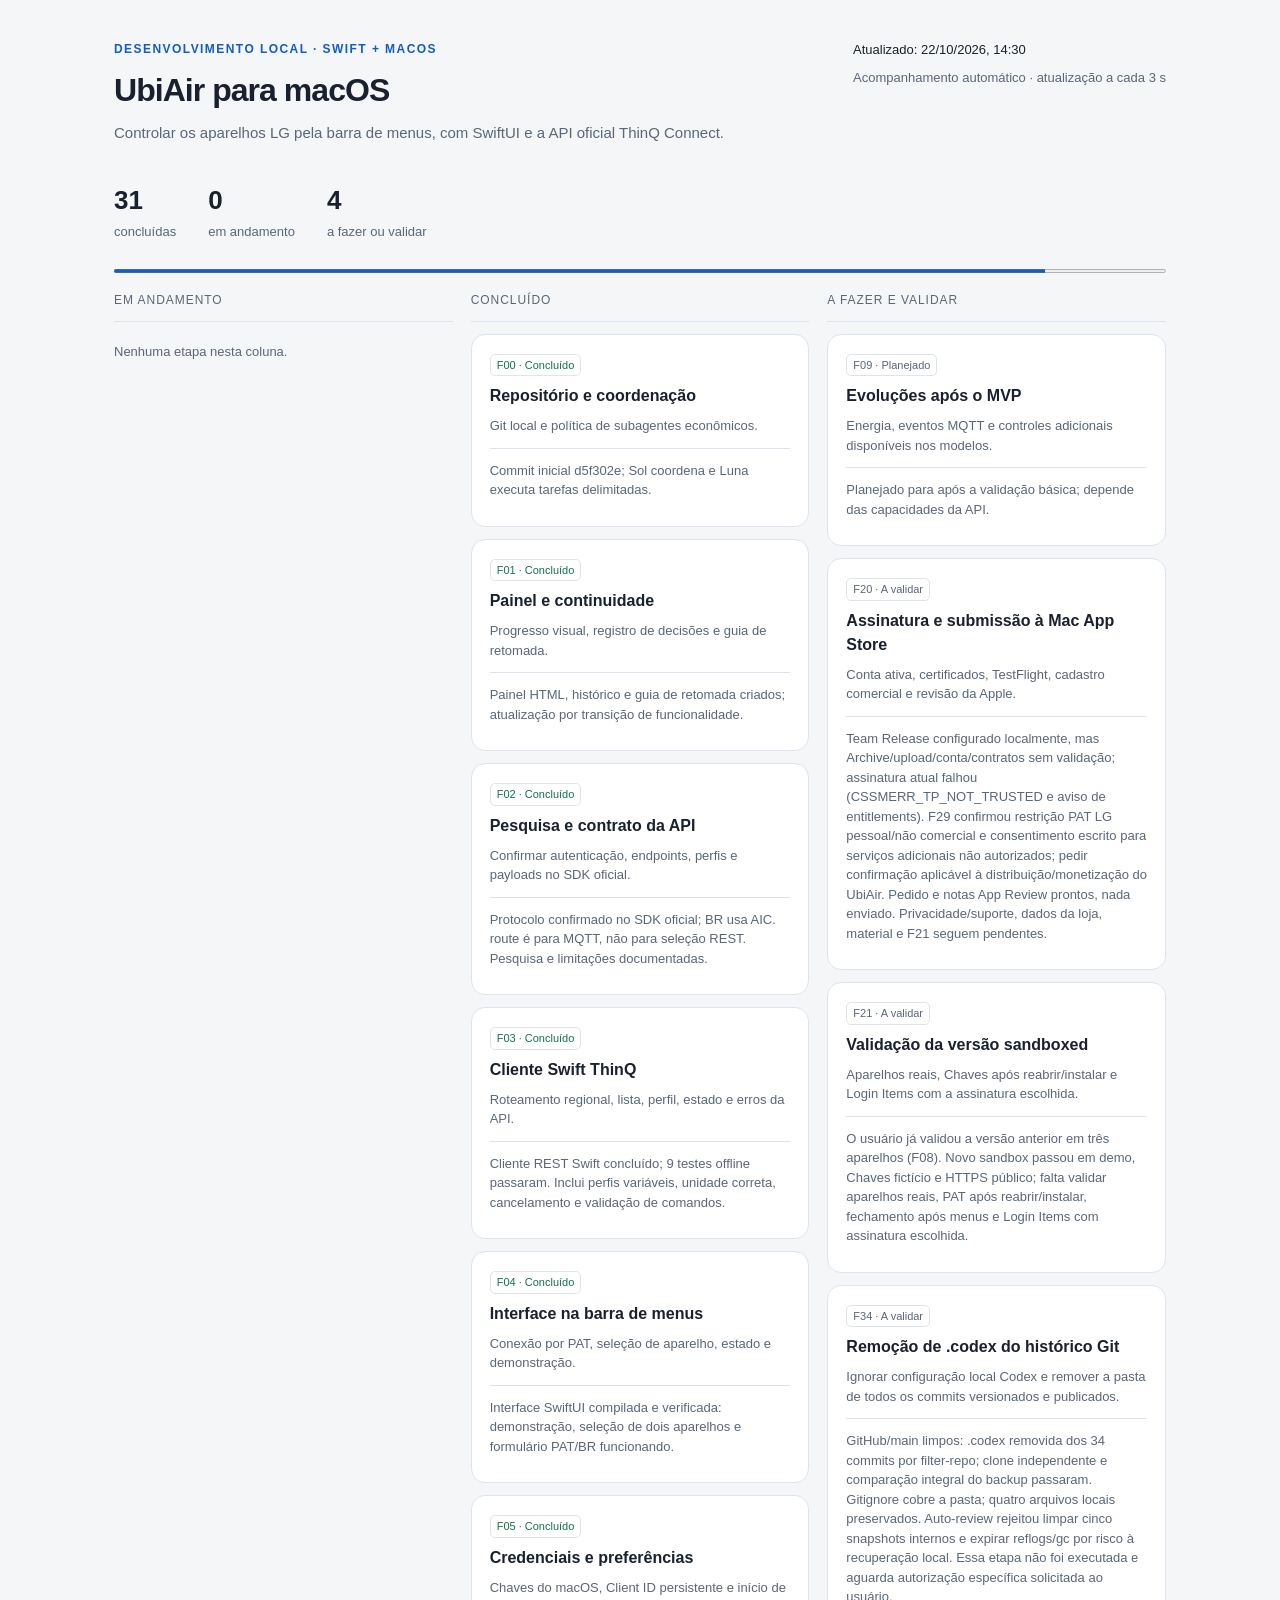
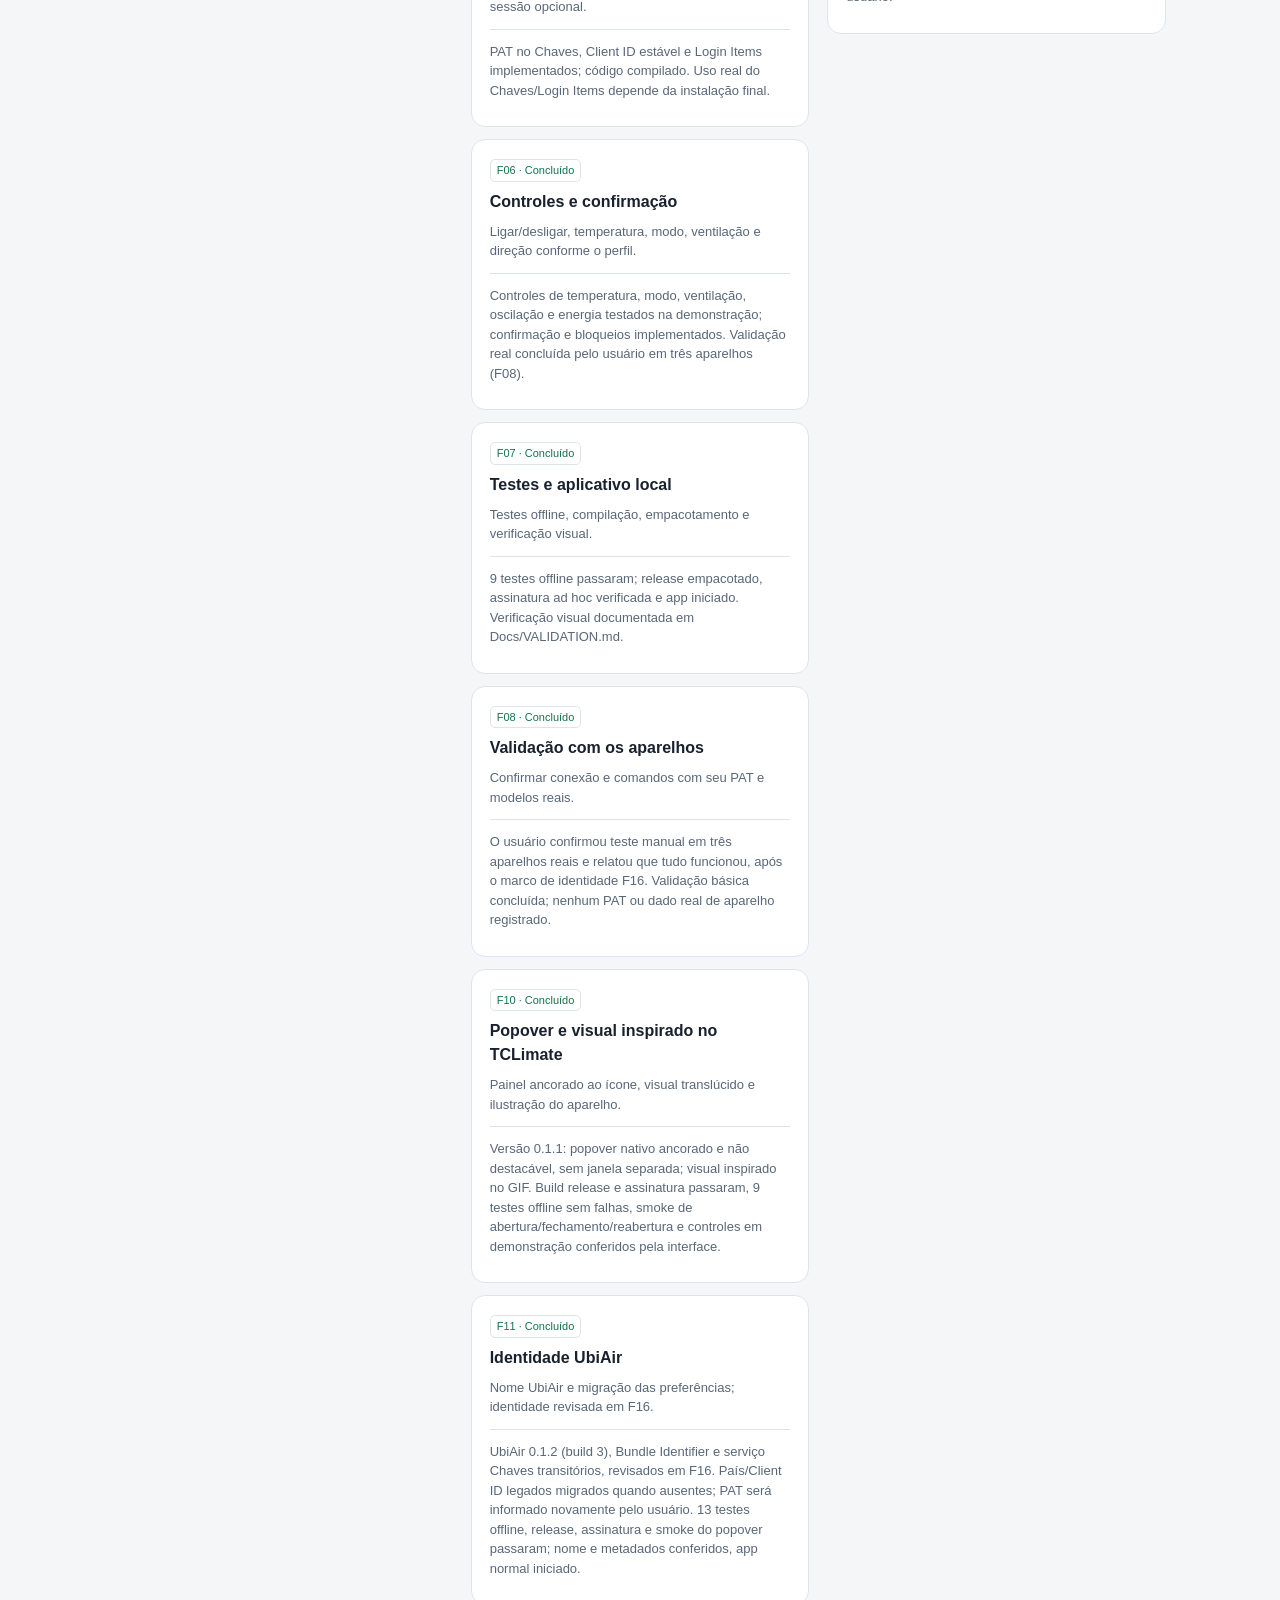
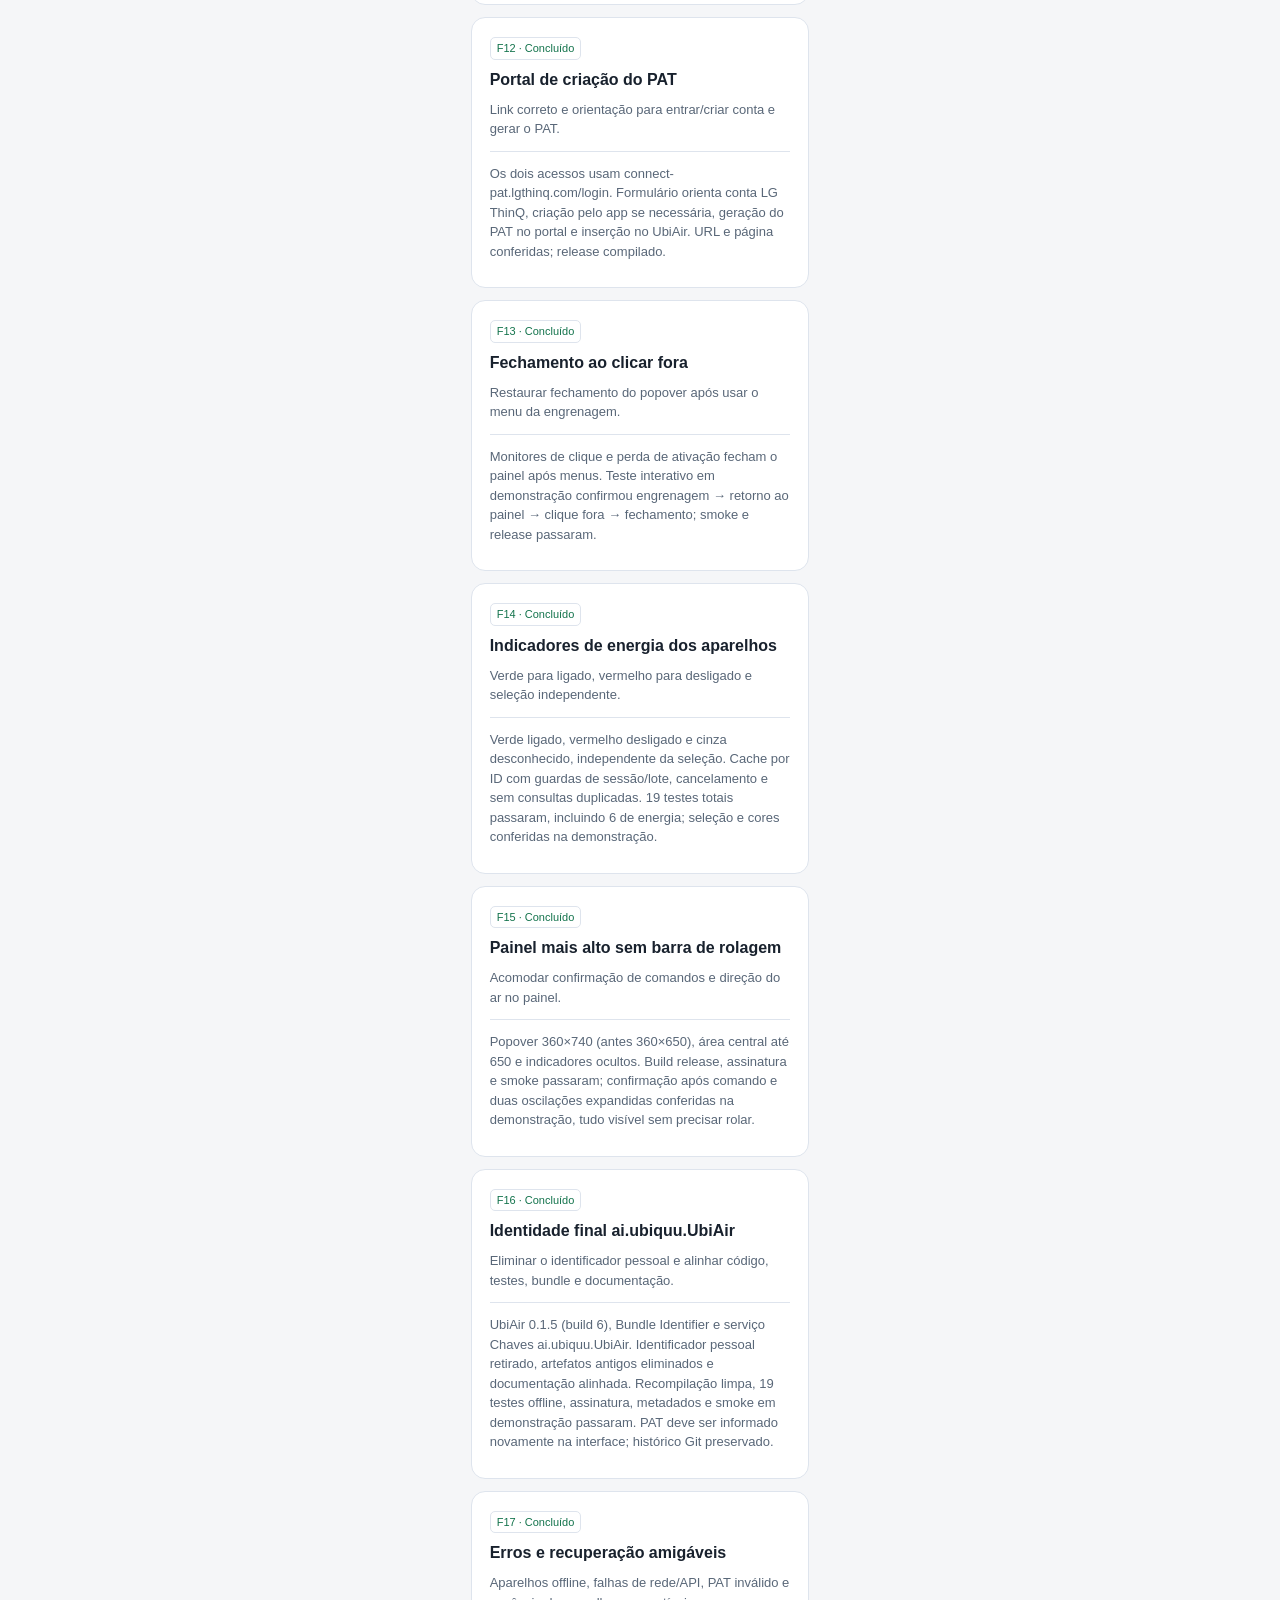
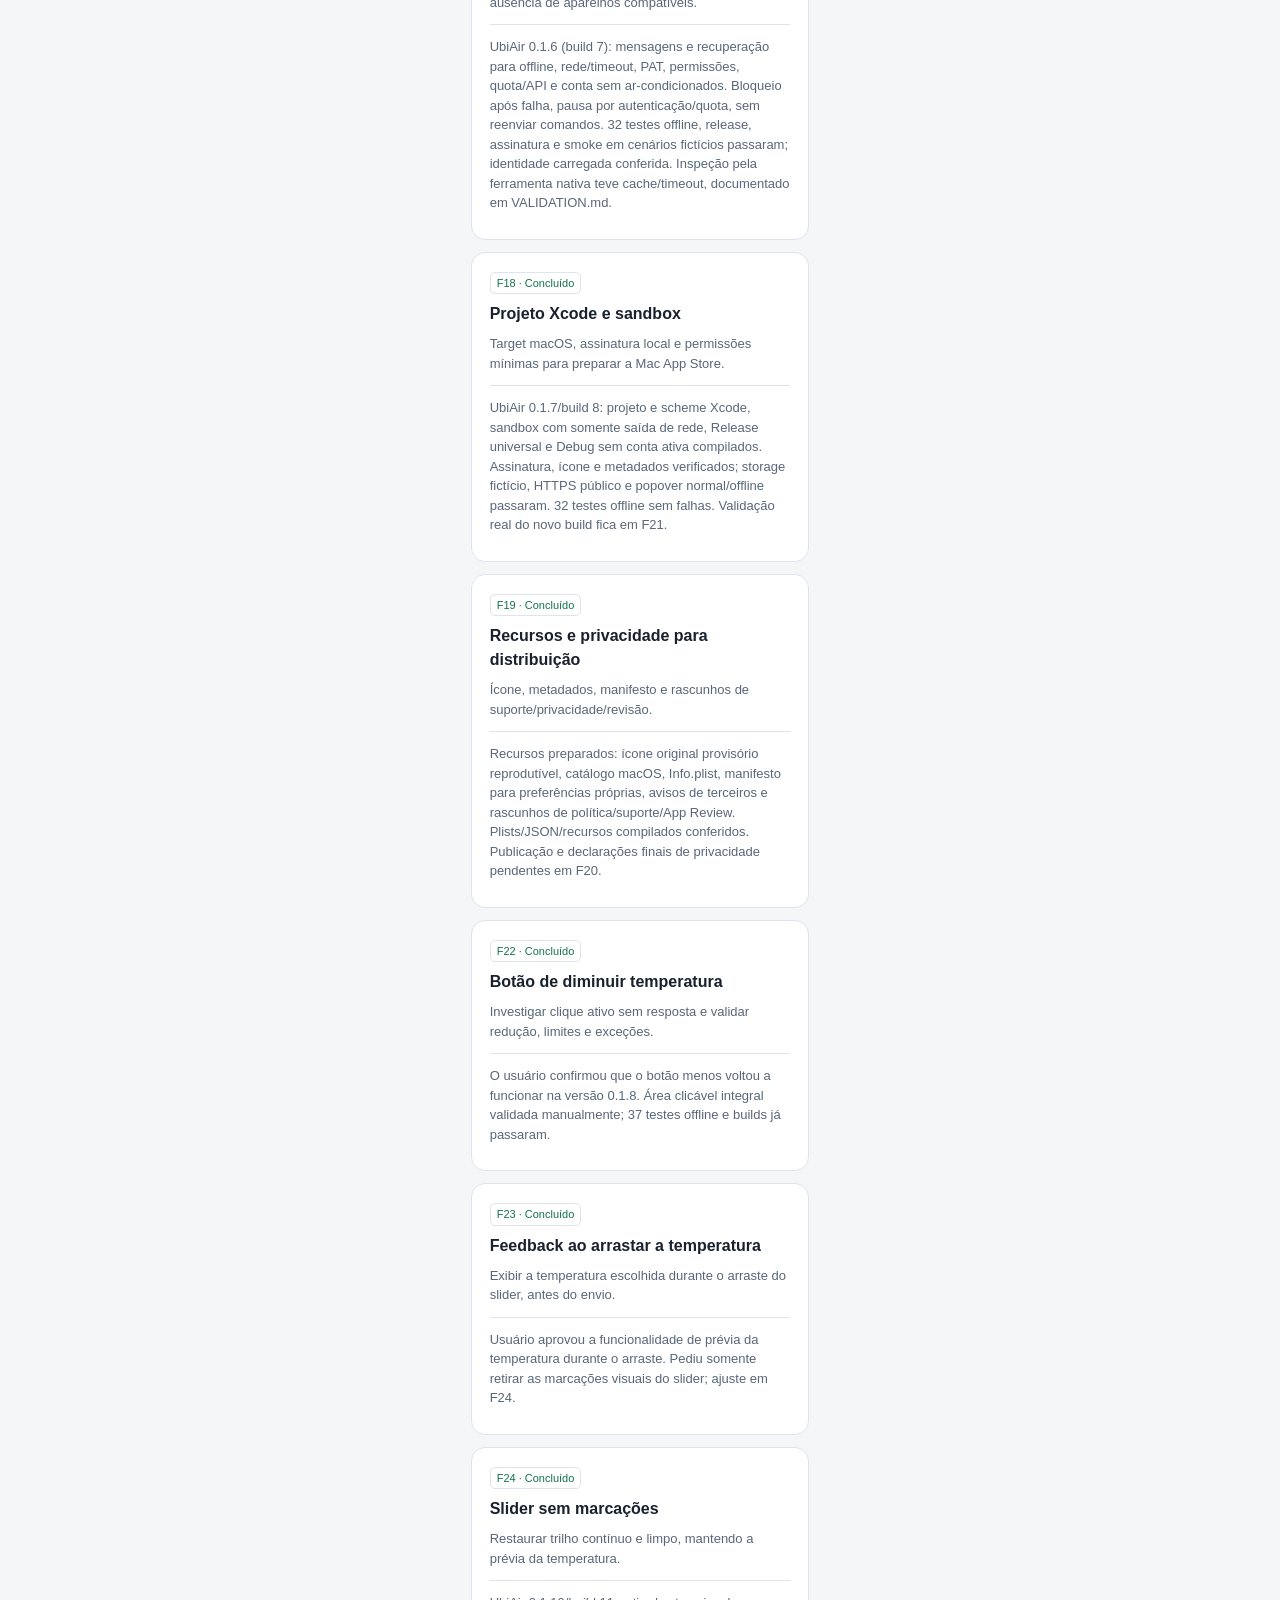
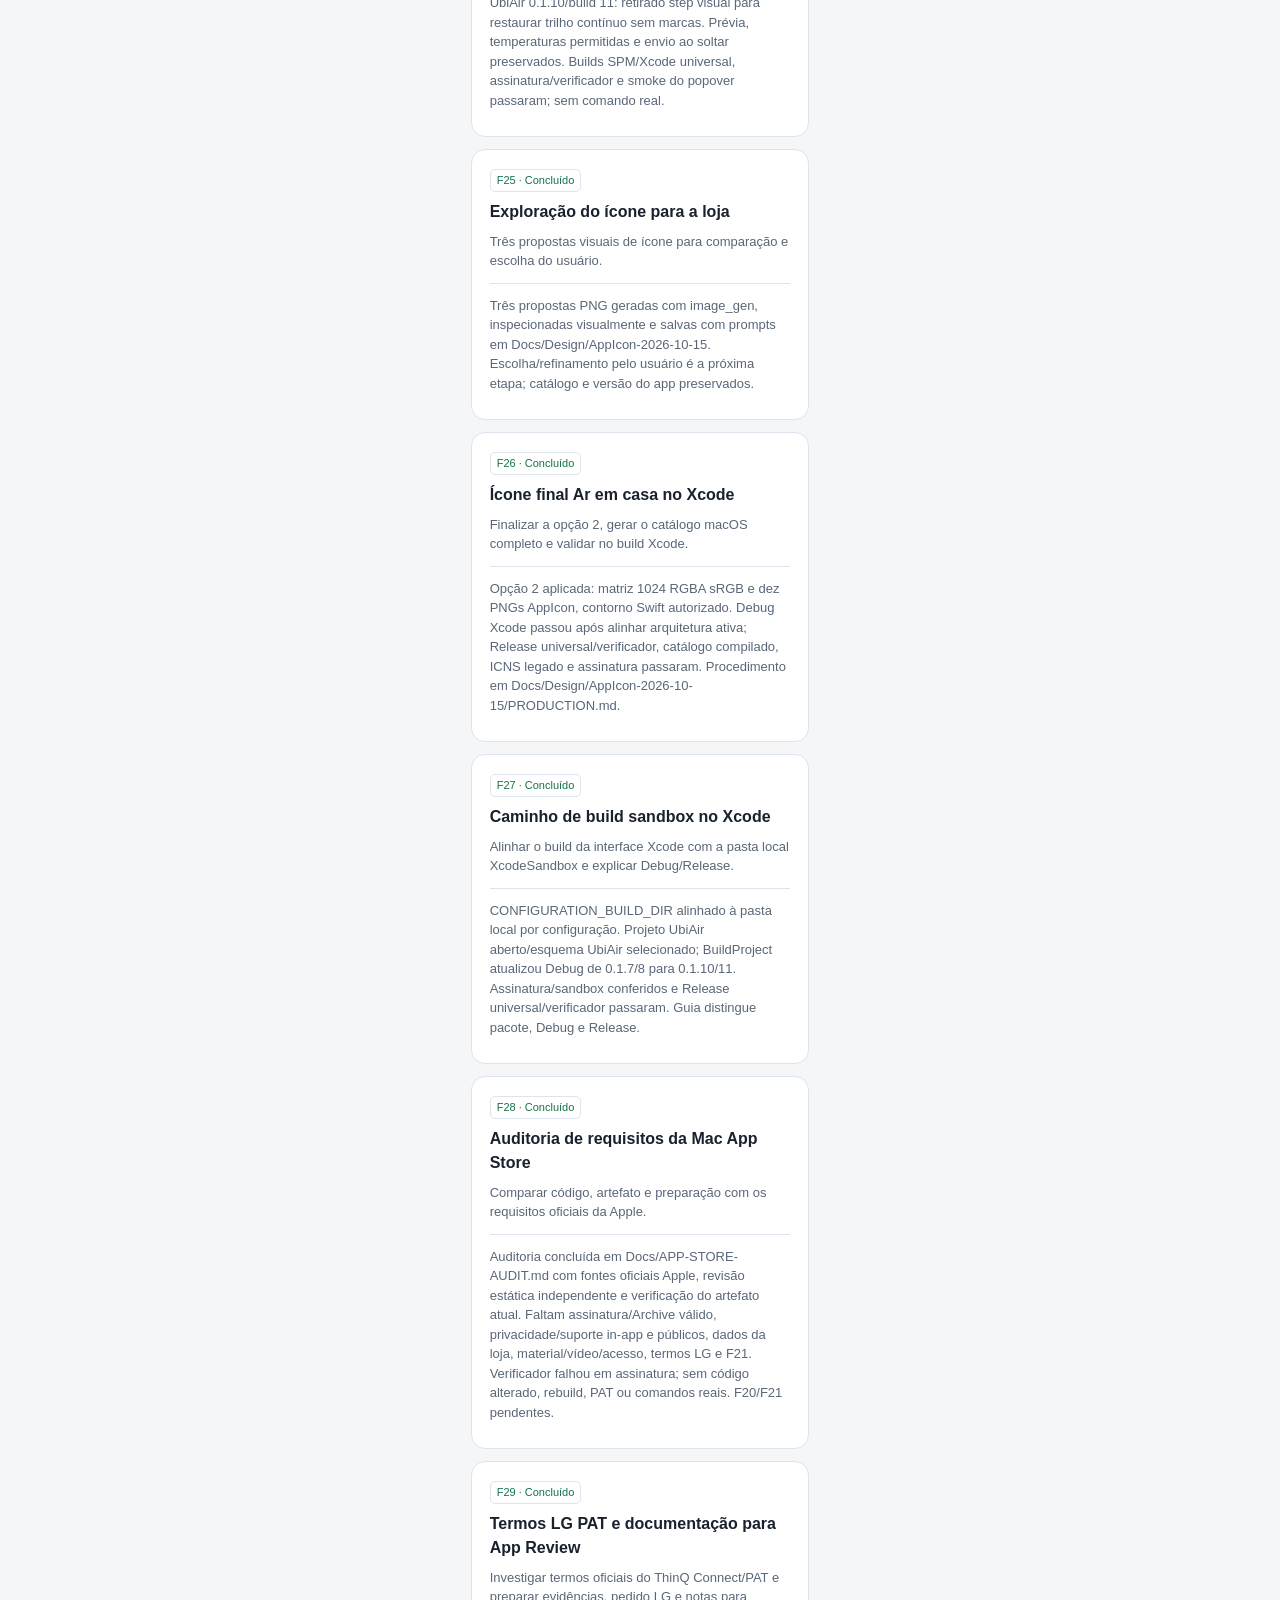
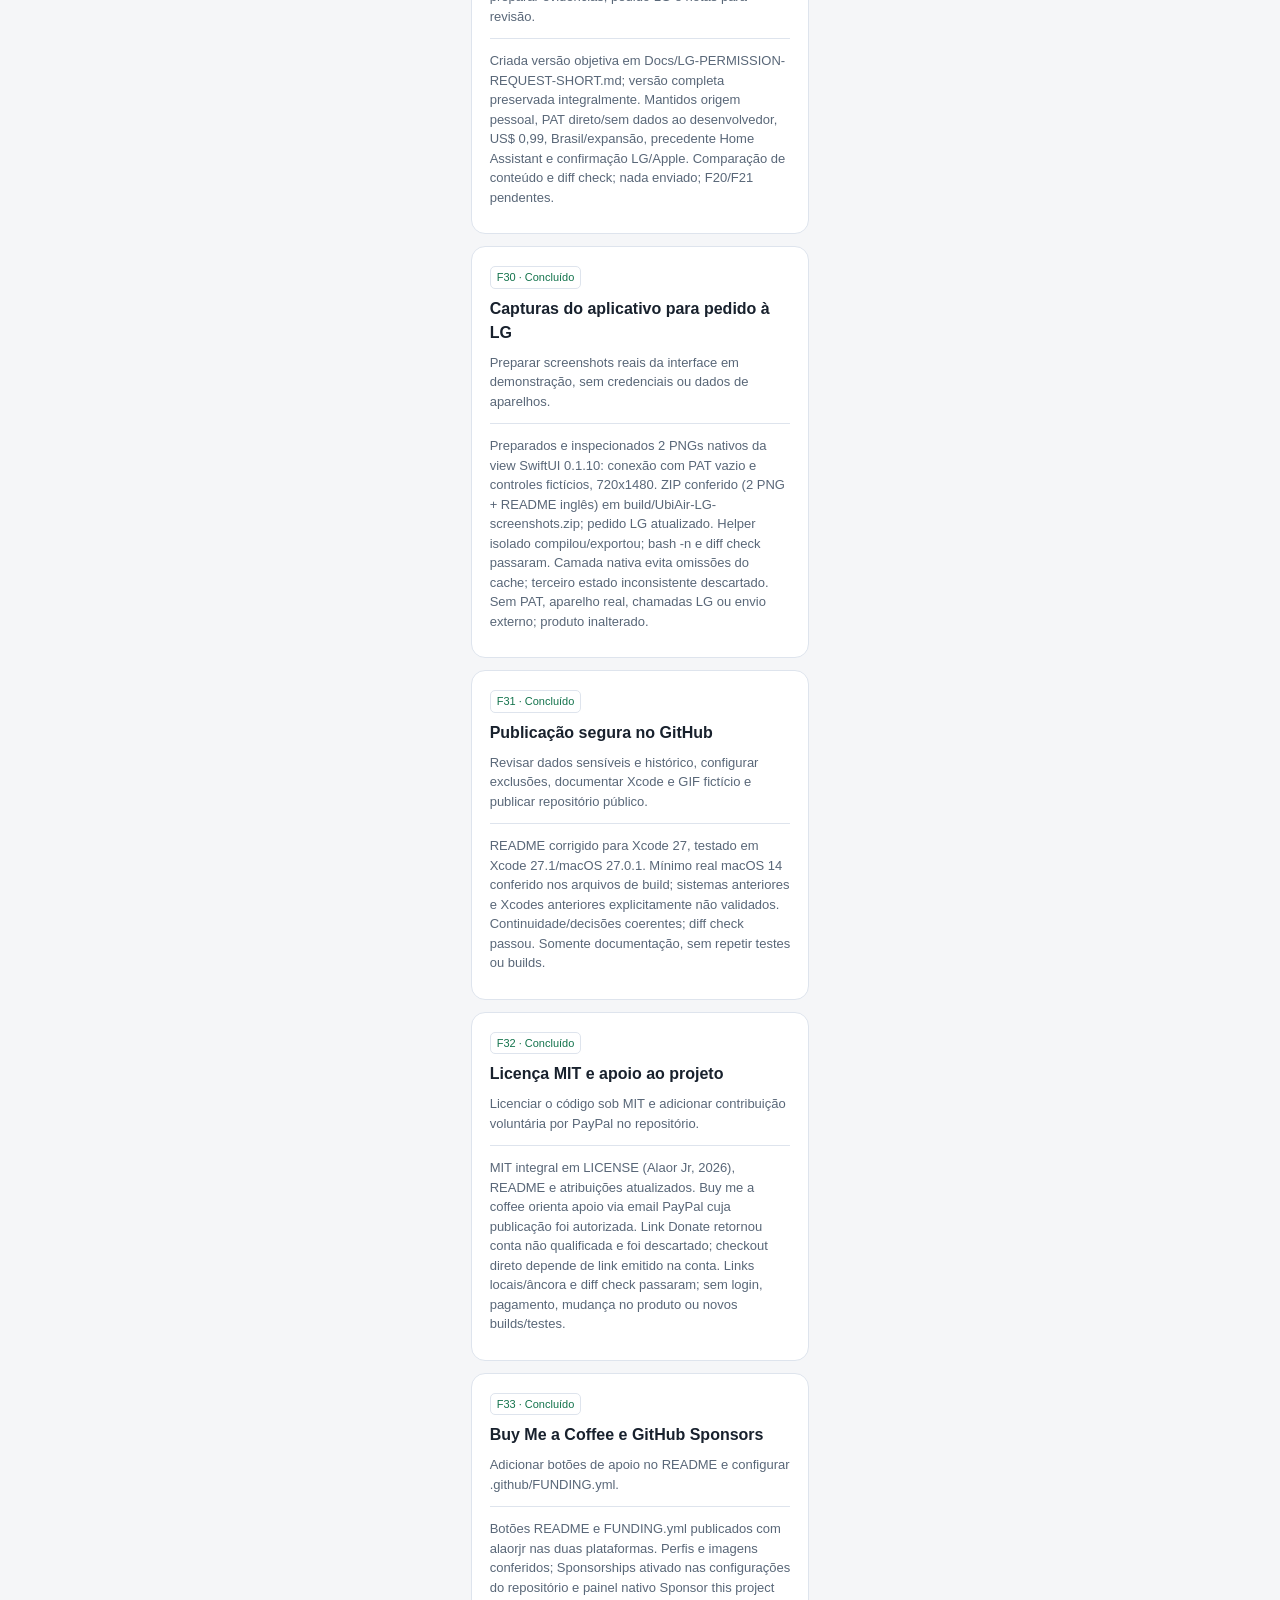
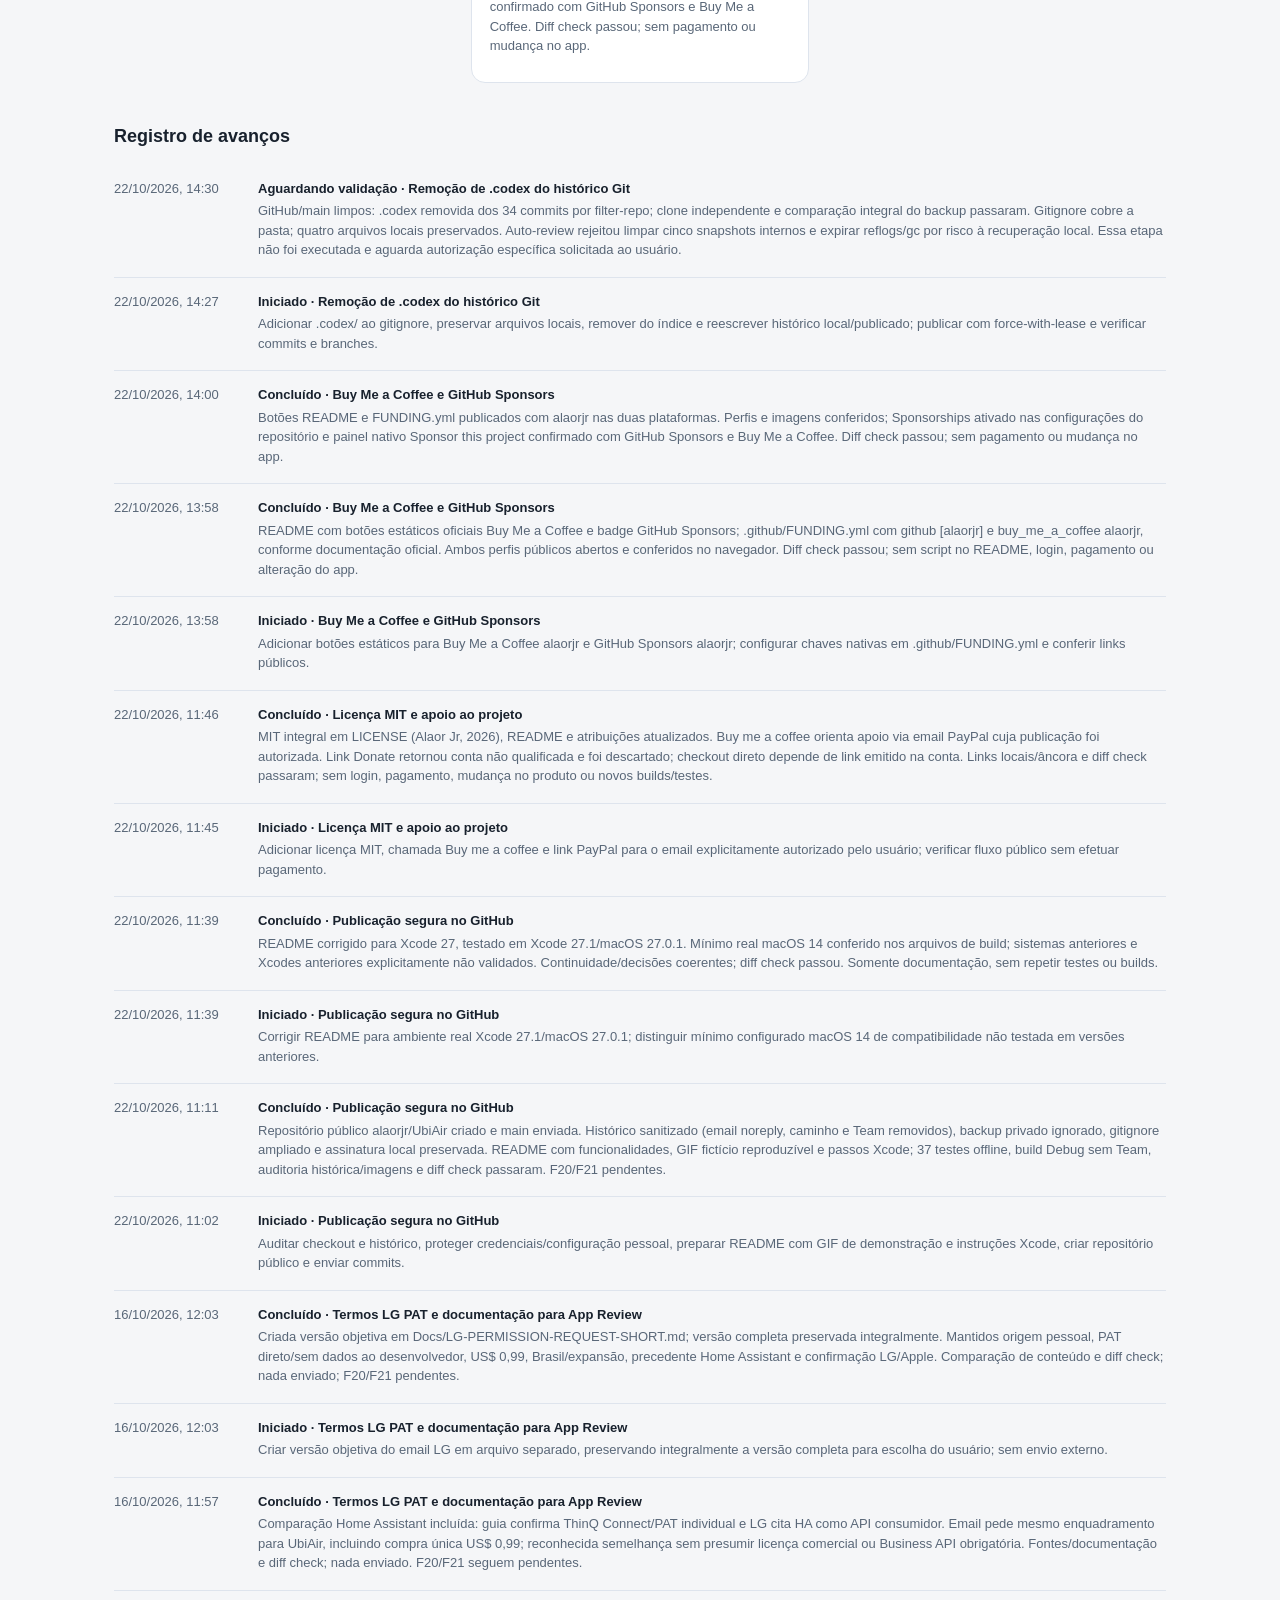
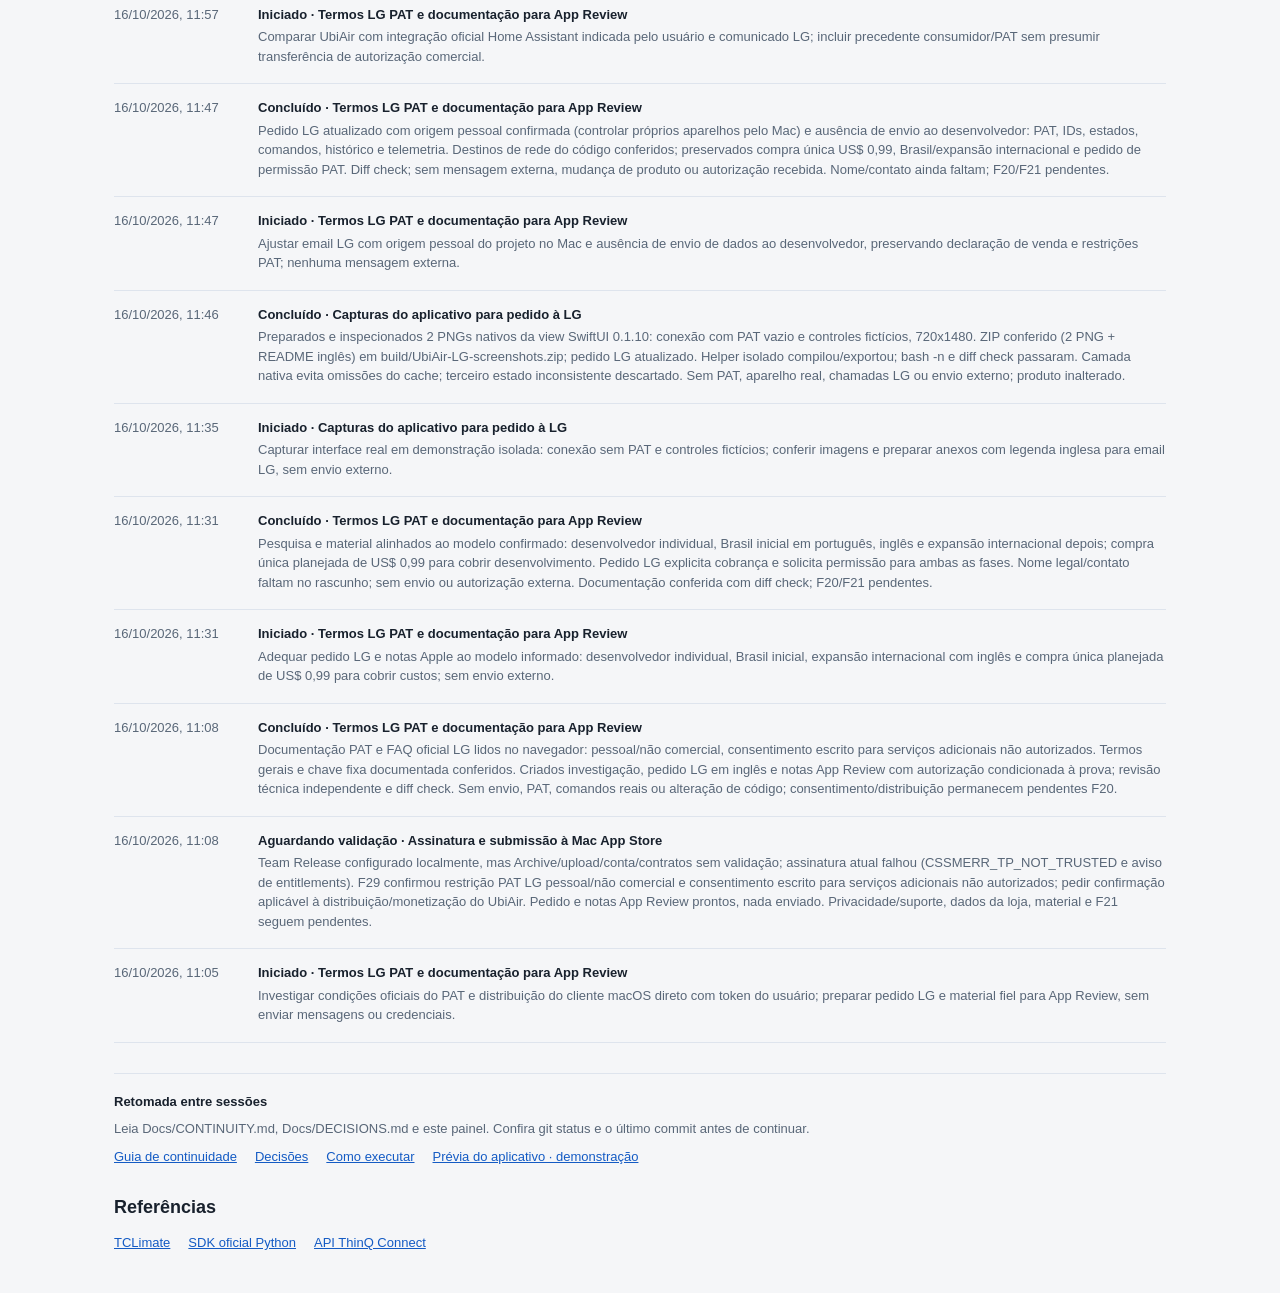
==== commit 520c2820: "Record verified Codex history removal and local snapshot approval boundary" ====
--- a/Progress/index.html
+++ b/Progress/index.html
@@ -18,7 +18,7 @@
   <footer><strong>Retomada entre sessões</strong><p id="resume"></p><div class="links"><a href="../Docs/CONTINUITY.md">Guia de continuidade</a><a href="../Docs/DECISIONS.md">Decisões</a><a href="../README.md">Como executar</a><a href="../Docs/Images/menu-panel-demo.png">Prévia do aplicativo · demonstração</a></div><h2>Referências</h2><div class="links" id="references"></div></footer>
 </main>
 <script>
-  const initial = {"project": "UbiAir para macOS", "updatedAt": "2026-10-22T14:27:08-03:00", "goal": "Controlar os aparelhos LG pela barra de menus, com SwiftUI e a API oficial ThinQ Connect.", "features": [{"id": "F00", "title": "Repositório e coordenação", "description": "Git local e política de subagentes econômicos.", "status": "done", "note": "Commit inicial d5f302e; Sol coordena e Luna executa tarefas delimitadas."}, {"id": "F01", "title": "Painel e continuidade", "description": "Progresso visual, registro de decisões e guia de retomada.", "status": "done", "note": "Painel HTML, histórico e guia de retomada criados; atualização por transição de funcionalidade.", "updatedAt": "2026-10-13T12:00:17-03:00"}, {"id": "F02", "title": "Pesquisa e contrato da API", "description": "Confirmar autenticação, endpoints, perfis e payloads no SDK oficial.", "status": "done", "note": "Protocolo confirmado no SDK oficial; BR usa AIC. route é para MQTT, não para seleção REST. Pesquisa e limitações documentadas.", "updatedAt": "2026-10-13T12:02:05-03:00"}, {"id": "F03", "title": "Cliente Swift ThinQ", "description": "Roteamento regional, lista, perfil, estado e erros da API.", "status": "done", "note": "Cliente REST Swift concluído; 9 testes offline passaram. Inclui perfis variáveis, unidade correta, cancelamento e validação de comandos.", "updatedAt": "2026-10-13T12:12:52-03:00"}, {"id": "F04", "title": "Interface na barra de menus", "description": "Conexão por PAT, seleção de aparelho, estado e demonstração.", "status": "done", "note": "Interface SwiftUI compilada e verificada: demonstração, seleção de dois aparelhos e formulário PAT/BR funcionando.", "updatedAt": "2026-10-13T15:42:04-03:00"}, {"id": "F05", "title": "Credenciais e preferências", "description": "Chaves do macOS, Client ID persistente e início de sessão opcional.", "status": "done", "note": "PAT no Chaves, Client ID estável e Login Items implementados; código compilado. Uso real do Chaves/Login Items depende da instalação final.", "updatedAt": "2026-10-13T12:12:52-03:00"}, {"id": "F06", "title": "Controles e confirmação", "description": "Ligar/desligar, temperatura, modo, ventilação e direção conforme o perfil.", "status": "done", "note": "Controles de temperatura, modo, ventilação, oscilação e energia testados na demonstração; confirmação e bloqueios implementados. Validação real concluída pelo usuário em três aparelhos (F08).", "updatedAt": "2026-10-13T15:42:04-03:00"}, {"id": "F07", "title": "Testes e aplicativo local", "description": "Testes offline, compilação, empacotamento e verificação visual.", "status": "done", "note": "9 testes offline passaram; release empacotado, assinatura ad hoc verificada e app iniciado. Verificação visual documentada em Docs/VALIDATION.md.", "updatedAt": "2026-10-13T15:42:04-03:00"}, {"id": "F08", "title": "Validação com os aparelhos", "description": "Confirmar conexão e comandos com seu PAT e modelos reais.", "status": "done", "note": "O usuário confirmou teste manual em três aparelhos reais e relatou que tudo funcionou, após o marco de identidade F16. Validação básica concluída; nenhum PAT ou dado real de aparelho registrado.", "updatedAt": "2026-10-14T13:21:07-03:00"}, {"id": "F09", "title": "Evoluções após o MVP", "description": "Energia, eventos MQTT e controles adicionais disponíveis nos modelos.", "status": "todo", "note": "Planejado para após a validação básica; depende das capacidades da API."}, {"id": "F10", "title": "Popover e visual inspirado no TCLimate", "description": "Painel ancorado ao ícone, visual translúcido e ilustração do aparelho.", "status": "done", "note": "Versão 0.1.1: popover nativo ancorado e não destacável, sem janela separada; visual inspirado no GIF. Build release e assinatura passaram, 9 testes offline sem falhas, smoke de abertura/fechamento/reabertura e controles em demonstração conferidos pela interface.", "updatedAt": "2026-10-13T16:37:49-03:00"}, {"id": "F11", "title": "Identidade UbiAir", "description": "Nome UbiAir e migração das preferências; identidade revisada em F16.", "status": "done", "note": "UbiAir 0.1.2 (build 3), Bundle Identifier e serviço Chaves transitórios, revisados em F16. País/Client ID legados migrados quando ausentes; PAT será informado novamente pelo usuário. 13 testes offline, release, assinatura e smoke do popover passaram; nome e metadados conferidos, app normal iniciado.", "updatedAt": "2026-10-14T08:40:16-03:00"}, {"id": "F12", "title": "Portal de criação do PAT", "description": "Link correto e orientação para entrar/criar conta e gerar o PAT.", "status": "done", "note": "Os dois acessos usam connect-pat.lgthinq.com/login. Formulário orienta conta LG ThinQ, criação pelo app se necessária, geração do PAT no portal e inserção no UbiAir. URL e página conferidas; release compilado.", "updatedAt": "2026-10-14T09:36:33-03:00"}, {"id": "F13", "title": "Fechamento ao clicar fora", "description": "Restaurar fechamento do popover após usar o menu da engrenagem.", "status": "done", "note": "Monitores de clique e perda de ativação fecham o painel após menus. Teste interativo em demonstração confirmou engrenagem → retorno ao painel → clique fora → fechamento; smoke e release passaram.", "updatedAt": "2026-10-14T09:36:33-03:00"}, {"id": "F14", "title": "Indicadores de energia dos aparelhos", "description": "Verde para ligado, vermelho para desligado e seleção independente.", "status": "done", "note": "Verde ligado, vermelho desligado e cinza desconhecido, independente da seleção. Cache por ID com guardas de sessão/lote, cancelamento e sem consultas duplicadas. 19 testes totais passaram, incluindo 6 de energia; seleção e cores conferidas na demonstração.", "updatedAt": "2026-10-14T09:36:34-03:00"}, {"id": "F15", "title": "Painel mais alto sem barra de rolagem", "description": "Acomodar confirmação de comandos e direção do ar no painel.", "status": "done", "note": "Popover 360×740 (antes 360×650), área central até 650 e indicadores ocultos. Build release, assinatura e smoke passaram; confirmação após comando e duas oscilações expandidas conferidas na demonstração, tudo visível sem precisar rolar.", "updatedAt": "2026-10-14T09:47:30-03:00"}, {"id": "F16", "title": "Identidade final ai.ubiquu.UbiAir", "description": "Eliminar o identificador pessoal e alinhar código, testes, bundle e documentação.", "status": "done", "note": "UbiAir 0.1.5 (build 6), Bundle Identifier e serviço Chaves ai.ubiquu.UbiAir. Identificador pessoal retirado, artefatos antigos eliminados e documentação alinhada. Recompilação limpa, 19 testes offline, assinatura, metadados e smoke em demonstração passaram. PAT deve ser informado novamente na interface; histórico Git preservado.", "updatedAt": "2026-10-14T13:15:51-03:00"}, {"id": "F17", "title": "Erros e recuperação amigáveis", "description": "Aparelhos offline, falhas de rede/API, PAT inválido e ausência de aparelhos compatíveis.", "status": "done", "note": "UbiAir 0.1.6 (build 7): mensagens e recuperação para offline, rede/timeout, PAT, permissões, quota/API e conta sem ar-condicionados. Bloqueio após falha, pausa por autenticação/quota, sem reenviar comandos. 32 testes offline, release, assinatura e smoke em cenários fictícios passaram; identidade carregada conferida. Inspeção pela ferramenta nativa teve cache/timeout, documentado em VALIDATION.md.", "updatedAt": "2026-10-14T13:42:35-03:00"}, {"id": "F18", "title": "Projeto Xcode e sandbox", "description": "Target macOS, assinatura local e permissões mínimas para preparar a Mac App Store.", "status": "done", "note": "UbiAir 0.1.7/build 8: projeto e scheme Xcode, sandbox com somente saída de rede, Release universal e Debug sem conta ativa compilados. Assinatura, ícone e metadados verificados; storage fictício, HTTPS público e popover normal/offline passaram. 32 testes offline sem falhas. Validação real do novo build fica em F21.", "updatedAt": "2026-10-14T22:14:55-03:00"}, {"id": "F19", "title": "Recursos e privacidade para distribuição", "description": "Ícone, metadados, manifesto e rascunhos de suporte/privacidade/revisão.", "status": "done", "note": "Recursos preparados: ícone original provisório reprodutível, catálogo macOS, Info.plist, manifesto para preferências próprias, avisos de terceiros e rascunhos de política/suporte/App Review. Plists/JSON/recursos compilados conferidos. Publicação e declarações finais de privacidade pendentes em F20.", "updatedAt": "2026-10-14T22:14:55-03:00"}, {"id": "F20", "title": "Assinatura e submissão à Mac App Store", "description": "Conta ativa, certificados, TestFlight, cadastro comercial e revisão da Apple.", "status": "pending", "note": "Team Release configurado localmente, mas Archive/upload/conta/contratos sem validação; assinatura atual falhou (CSSMERR_TP_NOT_TRUSTED e aviso de entitlements). F29 confirmou restrição PAT LG pessoal/não comercial e consentimento escrito para serviços adicionais não autorizados; pedir confirmação aplicável à distribuição/monetização do UbiAir. Pedido e notas App Review prontos, nada enviado. Privacidade/suporte, dados da loja, material e F21 seguem pendentes.", "updatedAt": "2026-10-16T11:08:53-03:00"}, {"id": "F21", "title": "Validação da versão sandboxed", "description": "Aparelhos reais, Chaves após reabrir/instalar e Login Items com a assinatura escolhida.", "status": "pending", "note": "O usuário já validou a versão anterior em três aparelhos (F08). Novo sandbox passou em demo, Chaves fictício e HTTPS público; falta validar aparelhos reais, PAT após reabrir/instalar, fechamento após menus e Login Items com assinatura escolhida.", "updatedAt": "2026-10-14T22:14:55-03:00"}, {"id": "F22", "title": "Botão de diminuir temperatura", "description": "Investigar clique ativo sem resposta e validar redução, limites e exceções.", "status": "done", "note": "O usuário confirmou que o botão menos voltou a funcionar na versão 0.1.8. Área clicável integral validada manualmente; 37 testes offline e builds já passaram.", "updatedAt": "2026-10-14T22:32:36-03:00"}, {"id": "F23", "title": "Feedback ao arrastar a temperatura", "description": "Exibir a temperatura escolhida durante o arraste do slider, antes do envio.", "status": "done", "note": "Usuário aprovou a funcionalidade de prévia da temperatura durante o arraste. Pediu somente retirar as marcações visuais do slider; ajuste em F24.", "updatedAt": "2026-10-14T22:39:41-03:00"}, {"id": "F24", "title": "Slider sem marcações", "description": "Restaurar trilho contínuo e limpo, mantendo a prévia da temperatura.", "status": "done", "note": "UbiAir 0.1.10/build 11: retirado step visual para restaurar trilho contínuo sem marcas. Prévia, temperaturas permitidas e envio ao soltar preservados. Builds SPM/Xcode universal, assinatura/verificador e smoke do popover passaram; sem comando real.", "updatedAt": "2026-10-14T22:40:35-03:00"}, {"id": "F25", "title": "Exploração do ícone para a loja", "description": "Três propostas visuais de ícone para comparação e escolha do usuário.", "status": "done", "note": "Três propostas PNG geradas com image_gen, inspecionadas visualmente e salvas com prompts em Docs/Design/AppIcon-2026-10-15. Escolha/refinamento pelo usuário é a próxima etapa; catálogo e versão do app preservados.", "updatedAt": "2026-10-15T07:55:41-03:00"}, {"id": "F26", "title": "Ícone final Ar em casa no Xcode", "description": "Finalizar a opção 2, gerar o catálogo macOS completo e validar no build Xcode.", "status": "done", "note": "Opção 2 aplicada: matriz 1024 RGBA sRGB e dez PNGs AppIcon, contorno Swift autorizado. Debug Xcode passou após alinhar arquitetura ativa; Release universal/verificador, catálogo compilado, ICNS legado e assinatura passaram. Procedimento em Docs/Design/AppIcon-2026-10-15/PRODUCTION.md.", "updatedAt": "2026-10-15T08:08:44-03:00"}, {"id": "F27", "title": "Caminho de build sandbox no Xcode", "description": "Alinhar o build da interface Xcode com a pasta local XcodeSandbox e explicar Debug/Release.", "status": "done", "note": "CONFIGURATION_BUILD_DIR alinhado à pasta local por configuração. Projeto UbiAir aberto/esquema UbiAir selecionado; BuildProject atualizou Debug de 0.1.7/8 para 0.1.10/11. Assinatura/sandbox conferidos e Release universal/verificador passaram. Guia distingue pacote, Debug e Release.", "updatedAt": "2026-10-15T08:23:37-03:00"}, {"id": "F28", "title": "Auditoria de requisitos da Mac App Store", "description": "Comparar código, artefato e preparação com os requisitos oficiais da Apple.", "status": "done", "note": "Auditoria concluída em Docs/APP-STORE-AUDIT.md com fontes oficiais Apple, revisão estática independente e verificação do artefato atual. Faltam assinatura/Archive válido, privacidade/suporte in-app e públicos, dados da loja, material/vídeo/acesso, termos LG e F21. Verificador falhou em assinatura; sem código alterado, rebuild, PAT ou comandos reais. F20/F21 pendentes.", "updatedAt": "2026-10-16T10:12:49-03:00"}, {"id": "F29", "title": "Termos LG PAT e documentação para App Review", "description": "Investigar termos oficiais do ThinQ Connect/PAT e preparar evidências, pedido LG e notas para revisão.", "status": "done", "note": "Criada versão objetiva em Docs/LG-PERMISSION-REQUEST-SHORT.md; versão completa preservada integralmente. Mantidos origem pessoal, PAT direto/sem dados ao desenvolvedor, US$ 0,99, Brasil/expansão, precedente Home Assistant e confirmação LG/Apple. Comparação de conteúdo e diff check; nada enviado; F20/F21 pendentes.", "updatedAt": "2026-10-16T12:03:17-03:00"}, {"id": "F30", "title": "Capturas do aplicativo para pedido à LG", "description": "Preparar screenshots reais da interface em demonstração, sem credenciais ou dados de aparelhos.", "status": "done", "note": "Preparados e inspecionados 2 PNGs nativos da view SwiftUI 0.1.10: conexão com PAT vazio e controles fictícios, 720x1480. ZIP conferido (2 PNG + README inglês) em build/UbiAir-LG-screenshots.zip; pedido LG atualizado. Helper isolado compilou/exportou; bash -n e diff check passaram. Camada nativa evita omissões do cache; terceiro estado inconsistente descartado. Sem PAT, aparelho real, chamadas LG ou envio externo; produto inalterado.", "updatedAt": "2026-10-16T11:46:45-03:00"}, {"id": "F31", "title": "Publicação segura no GitHub", "description": "Revisar dados sensíveis e histórico, configurar exclusões, documentar Xcode e GIF fictício e publicar repositório público.", "status": "done", "note": "README corrigido para Xcode 27, testado em Xcode 27.1/macOS 27.0.1. Mínimo real macOS 14 conferido nos arquivos de build; sistemas anteriores e Xcodes anteriores explicitamente não validados. Continuidade/decisões coerentes; diff check passou. Somente documentação, sem repetir testes ou builds.", "updatedAt": "2026-10-22T11:39:10-03:00"}, {"id": "F32", "title": "Licença MIT e apoio ao projeto", "description": "Licenciar o código sob MIT e adicionar contribuição voluntária por PayPal no repositório.", "status": "done", "note": "MIT integral em LICENSE (Alaor Jr, 2026), README e atribuições atualizados. Buy me a coffee orienta apoio via email PayPal cuja publicação foi autorizada. Link Donate retornou conta não qualificada e foi descartado; checkout direto depende de link emitido na conta. Links locais/âncora e diff check passaram; sem login, pagamento, mudança no produto ou novos builds/testes.", "updatedAt": "2026-10-22T11:46:35-03:00"}, {"id": "F33", "title": "Buy Me a Coffee e GitHub Sponsors", "description": "Adicionar botões de apoio no README e configurar .github/FUNDING.yml.", "status": "done", "note": "Botões README e FUNDING.yml publicados com alaorjr nas duas plataformas. Perfis e imagens conferidos; Sponsorships ativado nas configurações do repositório e painel nativo Sponsor this project confirmado com GitHub Sponsors e Buy Me a Coffee. Diff check passou; sem pagamento ou mudança no app.", "updatedAt": "2026-10-22T14:00:12-03:00"}, {"id": "F34", "title": "Remoção de .codex do histórico Git", "description": "Ignorar configuração local Codex e remover a pasta de todos os commits versionados e publicados.", "status": "active", "note": "Adicionar .codex/ ao gitignore, preservar arquivos locais, remover do índice e reescrever histórico local/publicado; publicar com force-with-lease e verificar commits e branches.", "updatedAt": "2026-10-22T14:27:08-03:00"}], "events": [{"at": "2026-10-22T14:27:08-03:00", "feature": "F34", "title": "Remoção de .codex do histórico Git", "action": "start", "note": "Adicionar .codex/ ao gitignore, preservar arquivos locais, remover do índice e reescrever histórico local/publicado; publicar com force-with-lease e verificar commits e branches."}, {"at": "2026-10-22T14:00:12-03:00", "feature": "F33", "title": "Buy Me a Coffee e GitHub Sponsors", "action": "done", "note": "Botões README e FUNDING.yml publicados com alaorjr nas duas plataformas. Perfis e imagens conferidos; Sponsorships ativado nas configurações do repositório e painel nativo Sponsor this project confirmado com GitHub Sponsors e Buy Me a Coffee. Diff check passou; sem pagamento ou mudança no app."}, {"at": "2026-10-22T13:58:38-03:00", "feature": "F33", "title": "Buy Me a Coffee e GitHub Sponsors", "action": "done", "note": "README com botões estáticos oficiais Buy Me a Coffee e badge GitHub Sponsors; .github/FUNDING.yml com github [alaorjr] e buy_me_a_coffee alaorjr, conforme documentação oficial. Ambos perfis públicos abertos e conferidos no navegador. Diff check passou; sem script no README, login, pagamento ou alteração do app."}, {"at": "2026-10-22T13:58:10-03:00", "feature": "F33", "title": "Buy Me a Coffee e GitHub Sponsors", "action": "start", "note": "Adicionar botões estáticos para Buy Me a Coffee alaorjr e GitHub Sponsors alaorjr; configurar chaves nativas em .github/FUNDING.yml e conferir links públicos."}, {"at": "2026-10-22T11:46:35-03:00", "feature": "F32", "title": "Licença MIT e apoio ao projeto", "action": "done", "note": "MIT integral em LICENSE (Alaor Jr, 2026), README e atribuições atualizados. Buy me a coffee orienta apoio via email PayPal cuja publicação foi autorizada. Link Donate retornou conta não qualificada e foi descartado; checkout direto depende de link emitido na conta. Links locais/âncora e diff check passaram; sem login, pagamento, mudança no produto ou novos builds/testes."}, {"at": "2026-10-22T11:45:23-03:00", "feature": "F32", "title": "Licença MIT e apoio ao projeto", "action": "start", "note": "Adicionar licença MIT, chamada Buy me a coffee e link PayPal para o email explicitamente autorizado pelo usuário; verificar fluxo público sem efetuar pagamento."}, {"at": "2026-10-22T11:39:10-03:00", "feature": "F31", "title": "Publicação segura no GitHub", "action": "done", "note": "README corrigido para Xcode 27, testado em Xcode 27.1/macOS 27.0.1. Mínimo real macOS 14 conferido nos arquivos de build; sistemas anteriores e Xcodes anteriores explicitamente não validados. Continuidade/decisões coerentes; diff check passou. Somente documentação, sem repetir testes ou builds."}, {"at": "2026-10-22T11:39:08-03:00", "feature": "F31", "title": "Publicação segura no GitHub", "action": "start", "note": "Corrigir README para ambiente real Xcode 27.1/macOS 27.0.1; distinguir mínimo configurado macOS 14 de compatibilidade não testada em versões anteriores."}, {"at": "2026-10-22T11:11:06-03:00", "feature": "F31", "title": "Publicação segura no GitHub", "action": "done", "note": "Repositório público alaorjr/UbiAir criado e main enviada. Histórico sanitizado (email noreply, caminho e Team removidos), backup privado ignorado, gitignore ampliado e assinatura local preservada. README com funcionalidades, GIF fictício reproduzível e passos Xcode; 37 testes offline, build Debug sem Team, auditoria histórica/imagens e diff check passaram. F20/F21 pendentes."}, {"at": "2026-10-22T11:02:21-03:00", "feature": "F31", "title": "Publicação segura no GitHub", "action": "start", "note": "Auditar checkout e histórico, proteger credenciais/configuração pessoal, preparar README com GIF de demonstração e instruções Xcode, criar repositório público e enviar commits."}, {"at": "2026-10-16T12:03:17-03:00", "feature": "F29", "title": "Termos LG PAT e documentação para App Review", "action": "done", "note": "Criada versão objetiva em Docs/LG-PERMISSION-REQUEST-SHORT.md; versão completa preservada integralmente. Mantidos origem pessoal, PAT direto/sem dados ao desenvolvedor, US$ 0,99, Brasil/expansão, precedente Home Assistant e confirmação LG/Apple. Comparação de conteúdo e diff check; nada enviado; F20/F21 pendentes."}, {"at": "2026-10-16T12:03:17-03:00", "feature": "F29", "title": "Termos LG PAT e documentação para App Review", "action": "start", "note": "Criar versão objetiva do email LG em arquivo separado, preservando integralmente a versão completa para escolha do usuário; sem envio externo."}, {"at": "2026-10-16T11:57:51-03:00", "feature": "F29", "title": "Termos LG PAT e documentação para App Review", "action": "done", "note": "Comparação Home Assistant incluída: guia confirma ThinQ Connect/PAT individual e LG cita HA como API consumidor. Email pede mesmo enquadramento para UbiAir, incluindo compra única US$ 0,99; reconhecida semelhança sem presumir licença comercial ou Business API obrigatória. Fontes/documentação e diff check; nada enviado. F20/F21 seguem pendentes."}, {"at": "2026-10-16T11:57:51-03:00", "feature": "F29", "title": "Termos LG PAT e documentação para App Review", "action": "start", "note": "Comparar UbiAir com integração oficial Home Assistant indicada pelo usuário e comunicado LG; incluir precedente consumidor/PAT sem presumir transferência de autorização comercial."}, {"at": "2026-10-16T11:47:31-03:00", "feature": "F29", "title": "Termos LG PAT e documentação para App Review", "action": "done", "note": "Pedido LG atualizado com origem pessoal confirmada (controlar próprios aparelhos pelo Mac) e ausência de envio ao desenvolvedor: PAT, IDs, estados, comandos, histórico e telemetria. Destinos de rede do código conferidos; preservados compra única US$ 0,99, Brasil/expansão internacional e pedido de permissão PAT. Diff check; sem mensagem externa, mudança de produto ou autorização recebida. Nome/contato ainda faltam; F20/F21 pendentes."}, {"at": "2026-10-16T11:47:09-03:00", "feature": "F29", "title": "Termos LG PAT e documentação para App Review", "action": "start", "note": "Ajustar email LG com origem pessoal do projeto no Mac e ausência de envio de dados ao desenvolvedor, preservando declaração de venda e restrições PAT; nenhuma mensagem externa."}, {"at": "2026-10-16T11:46:45-03:00", "feature": "F30", "title": "Capturas do aplicativo para pedido à LG", "action": "done", "note": "Preparados e inspecionados 2 PNGs nativos da view SwiftUI 0.1.10: conexão com PAT vazio e controles fictícios, 720x1480. ZIP conferido (2 PNG + README inglês) em build/UbiAir-LG-screenshots.zip; pedido LG atualizado. Helper isolado compilou/exportou; bash -n e diff check passaram. Camada nativa evita omissões do cache; terceiro estado inconsistente descartado. Sem PAT, aparelho real, chamadas LG ou envio externo; produto inalterado."}, {"at": "2026-10-16T11:35:05-03:00", "feature": "F30", "title": "Capturas do aplicativo para pedido à LG", "action": "start", "note": "Capturar interface real em demonstração isolada: conexão sem PAT e controles fictícios; conferir imagens e preparar anexos com legenda inglesa para email LG, sem envio externo."}, {"at": "2026-10-16T11:31:26-03:00", "feature": "F29", "title": "Termos LG PAT e documentação para App Review", "action": "done", "note": "Pesquisa e material alinhados ao modelo confirmado: desenvolvedor individual, Brasil inicial em português, inglês e expansão internacional depois; compra única planejada de US$ 0,99 para cobrir desenvolvimento. Pedido LG explicita cobrança e solicita permissão para ambas as fases. Nome legal/contato faltam no rascunho; sem envio ou autorização externa. Documentação conferida com diff check; F20/F21 pendentes."}, {"at": "2026-10-16T11:31:16-03:00", "feature": "F29", "title": "Termos LG PAT e documentação para App Review", "action": "start", "note": "Adequar pedido LG e notas Apple ao modelo informado: desenvolvedor individual, Brasil inicial, expansão internacional com inglês e compra única planejada de US$ 0,99 para cobrir custos; sem envio externo."}, {"at": "2026-10-16T11:08:53-03:00", "feature": "F29", "title": "Termos LG PAT e documentação para App Review", "action": "done", "note": "Documentação PAT e FAQ oficial LG lidos no navegador: pessoal/não comercial, consentimento escrito para serviços adicionais não autorizados. Termos gerais e chave fixa documentada conferidos. Criados investigação, pedido LG em inglês e notas App Review com autorização condicionada à prova; revisão técnica independente e diff check. Sem envio, PAT, comandos reais ou alteração de código; consentimento/distribuição permanecem pendentes F20."}, {"at": "2026-10-16T11:08:53-03:00", "feature": "F20", "title": "Assinatura e submissão à Mac App Store", "action": "pending", "note": "Team Release configurado localmente, mas Archive/upload/conta/contratos sem validação; assinatura atual falhou (CSSMERR_TP_NOT_TRUSTED e aviso de entitlements). F29 confirmou restrição PAT LG pessoal/não comercial e consentimento escrito para serviços adicionais não autorizados; pedir confirmação aplicável à distribuição/monetização do UbiAir. Pedido e notas App Review prontos, nada enviado. Privacidade/suporte, dados da loja, material e F21 seguem pendentes."}, {"at": "2026-10-16T11:05:55-03:00", "feature": "F29", "title": "Termos LG PAT e documentação para App Review", "action": "start", "note": "Investigar condições oficiais do PAT e distribuição do cliente macOS direto com token do usuário; preparar pedido LG e material fiel para App Review, sem enviar mensagens ou credenciais."}, {"at": "2026-10-16T10:12:49-03:00", "feature": "F28", "title": "Auditoria de requisitos da Mac App Store", "action": "done", "note": "Auditoria concluída em Docs/APP-STORE-AUDIT.md com fontes oficiais Apple, revisão estática independente e verificação do artefato atual. Faltam assinatura/Archive válido, privacidade/suporte in-app e públicos, dados da loja, material/vídeo/acesso, termos LG e F21. Verificador falhou em assinatura; sem código alterado, rebuild, PAT ou comandos reais. F20/F21 pendentes."}, {"at": "2026-10-16T10:12:49-03:00", "feature": "F20", "title": "Assinatura e submissão à Mac App Store", "action": "pending", "note": "Auditoria 16/10/2026: Team já configurado no Release local, mas conta/contratos não consultados. Artefato atual falhou em codesign (CSSMERR_TP_NOT_TRUSTED) e extração avisou entitlements inválidos; investigar assinatura/Archive e validar upload. Faltam URLs e links in-app de privacidade/suporte, declaração de dados, termos LG, vídeo/acesso App Review e material/cadastro. TestFlight recomendado; nenhuma submissão comprovada."}, {"at": "2026-10-16T10:12:06-03:00", "feature": "F28", "title": "Auditoria de requisitos da Mac App Store", "action": "start", "note": "Auditar configuração, artefato Release e pendências de privacidade, App Review e cadastro com fontes oficiais Apple; preservar alterações locais."}, {"at": "2026-10-15T08:23:37-03:00", "feature": "F27", "title": "Caminho de build sandbox no Xcode", "action": "done", "note": "CONFIGURATION_BUILD_DIR alinhado à pasta local por configuração. Projeto UbiAir aberto/esquema UbiAir selecionado; BuildProject atualizou Debug de 0.1.7/8 para 0.1.10/11. Assinatura/sandbox conferidos e Release universal/verificador passaram. Guia distingue pacote, Debug e Release."}, {"at": "2026-10-15T08:17:29-03:00", "feature": "F27", "title": "Caminho de build sandbox no Xcode", "action": "start", "note": "Corrigir saída do build Xcode: Debug local estava na versão 0.1.7 enquanto Release do script está em 0.1.10; alinhar DerivedData ao build/XcodeSandbox e validar Cmd+B."}, {"at": "2026-10-15T08:08:44-03:00", "feature": "F26", "title": "Ícone final Ar em casa no Xcode", "action": "done", "note": "Opção 2 aplicada: matriz 1024 RGBA sRGB e dez PNGs AppIcon, contorno Swift autorizado. Debug Xcode passou após alinhar arquitetura ativa; Release universal/verificador, catálogo compilado, ICNS legado e assinatura passaram. Procedimento em Docs/Design/AppIcon-2026-10-15/PRODUCTION.md."}, {"at": "2026-10-15T07:57:31-03:00", "feature": "F26", "title": "Ícone final Ar em casa no Xcode", "action": "start", "note": "Opção 2 escolhida: finalizar arte sem fundo externo, exportar dez PNGs macOS de 16 a 1024 px e configurar/validar AppIcon no Xcode."}, {"at": "2026-10-15T07:55:41-03:00", "feature": "F25", "title": "Exploração do ícone para a loja", "action": "done", "note": "Três propostas PNG geradas com image_gen, inspecionadas visualmente e salvas com prompts em Docs/Design/AppIcon-2026-10-15. Escolha/refinamento pelo usuário é a próxima etapa; catálogo e versão do app preservados."}, {"at": "2026-10-15T07:53:28-03:00", "feature": "F25", "title": "Exploração do ícone para a loja", "action": "start", "note": "Gerar três propostas originais de ícone UbiAir: monograma de vento, aparelho estilizado e floco refinado; preservar o ícone atual."}, {"at": "2026-10-14T22:40:35-03:00", "feature": "F24", "title": "Slider sem marcações", "action": "done", "note": "UbiAir 0.1.10/build 11: retirado step visual para restaurar trilho contínuo sem marcas. Prévia, temperaturas permitidas e envio ao soltar preservados. Builds SPM/Xcode universal, assinatura/verificador e smoke do popover passaram; sem comando real."}, {"at": "2026-10-14T22:39:41-03:00", "feature": "F24", "title": "Slider sem marcações", "action": "start", "note": "Remover o step visual do Slider; preservar arredondamento para temperaturas permitidas, prévia e envio ao soltar."}, {"at": "2026-10-14T22:39:41-03:00", "feature": "F23", "title": "Feedback ao arrastar a temperatura", "action": "done", "note": "Usuário aprovou a funcionalidade de prévia da temperatura durante o arraste. Pediu somente retirar as marcações visuais do slider; ajuste em F24."}, {"at": "2026-10-14T22:35:23-03:00", "feature": "F23", "title": "Feedback ao arrastar a temperatura", "action": "pending", "note": "UbiAir 0.1.9/build 10: temperatura principal acompanha o arraste em destaque e mostra Solte para ajustar. Passos/exceções/unidade respeitados; comando ao soltar e prévia cancelada ao trocar aparelho/ocultar painel. 37 testes, builds SPM/Xcode universal, assinatura, verificador e smoke passaram. Confirmação manual da UX aguarda usuário; nenhum comando real enviado."}, {"at": "2026-10-14T22:32:36-03:00", "feature": "F23", "title": "Feedback ao arrastar a temperatura", "action": "start", "note": "Mostrar a temperatura de prévia ao arrastar, respeitar os valores permitidos e enviar somente ao soltar; preservar área clicável e comentário local."}, {"at": "2026-10-14T22:32:36-03:00", "feature": "F22", "title": "Botão de diminuir temperatura", "action": "done", "note": "O usuário confirmou que o botão menos voltou a funcionar na versão 0.1.8. Área clicável integral validada manualmente; 37 testes offline e builds já passaram."}, {"at": "2026-10-14T22:29:37-03:00", "feature": "F22", "title": "Botão de diminuir temperatura", "action": "pending", "note": "UbiAir 0.1.8/build 9: labels de menos/mais com área clicável integral; cálculo e handler 23 → 22 → 21 → 22 confirmados com serviços fictícios. 37 testes, builds SPM/Xcode, assinatura, verificador sandbox e smoke passaram. Usuário relatou ausência de envio/erro; hipótese de hit testing, clique e efeito real aguardam confirmação. Comentário local de prévia preservado."}, {"at": "2026-10-14T22:25:09-03:00", "feature": "F22", "title": "Botão de diminuir temperatura", "action": "start", "note": "Usuário relata botão menos ativo sem resposta; verificar cálculo, envio e região clicável, preservar comentário local de prévia e validar apenas em demonstração."}, {"at": "2026-10-14T22:14:55-03:00", "feature": "F21", "title": "Validação da versão sandboxed", "action": "pending", "note": "O usuário já validou a versão anterior em três aparelhos (F08). Novo sandbox passou em demo, Chaves fictício e HTTPS público; falta validar aparelhos reais, PAT após reabrir/instalar, fechamento após menus e Login Items com assinatura escolhida."}, {"at": "2026-10-14T22:14:55-03:00", "feature": "F20", "title": "Assinatura e submissão à Mac App Store", "action": "pending", "note": "Aguardar conta Apple Developer ativa, certificados/provisionamento, preço e cadastro fiscal/bancário; finalizar URLs públicas, privacidade, material e vídeo, TestFlight e revisão. Nada submetido ou publicado."}, {"at": "2026-10-14T22:14:55-03:00", "feature": "F19", "title": "Recursos e privacidade para distribuição", "action": "done", "note": "Recursos preparados: ícone original provisório reprodutível, catálogo macOS, Info.plist, manifesto para preferências próprias, avisos de terceiros e rascunhos de política/suporte/App Review. Plists/JSON/recursos compilados conferidos. Publicação e declarações finais de privacidade pendentes em F20."}, {"at": "2026-10-14T22:14:55-03:00", "feature": "F18", "title": "Projeto Xcode e sandbox", "action": "done", "note": "UbiAir 0.1.7/build 8: projeto e scheme Xcode, sandbox com somente saída de rede, Release universal e Debug sem conta ativa compilados. Assinatura, ícone e metadados verificados; storage fictício, HTTPS público e popover normal/offline passaram. 32 testes offline sem falhas. Validação real do novo build fica em F21."}, {"at": "2026-10-14T16:23:37-03:00", "feature": "F19", "title": "Recursos e privacidade para distribuição", "action": "start", "note": "Preparar ícone próprio provisório, metadados e manifesto; documentar privacidade e revisão sem publicar ou cadastrar serviços."}, {"at": "2026-10-14T16:23:37-03:00", "feature": "F18", "title": "Projeto Xcode e sandbox", "action": "start", "note": "Preparar target macOS no Xcode e sandbox com saída de rede; compilar localmente sem conta ativa ou certificados de distribuição."}, {"at": "2026-10-14T13:42:35-03:00", "feature": "F17", "title": "Erros e recuperação amigáveis", "action": "done", "note": "UbiAir 0.1.6 (build 7): mensagens e recuperação para offline, rede/timeout, PAT, permissões, quota/API e conta sem ar-condicionados. Bloqueio após falha, pausa por autenticação/quota, sem reenviar comandos. 32 testes offline, release, assinatura e smoke em cenários fictícios passaram; identidade carregada conferida. Inspeção pela ferramenta nativa teve cache/timeout, documentado em VALIDATION.md."}, {"at": "2026-10-14T13:22:34-03:00", "feature": "F17", "title": "Erros e recuperação amigáveis", "action": "start", "note": "Classificar erros sem expor respostas técnicas, distinguir offline de falhas de leitura, oferecer recuperação manual e explicar suporte apenas a ar-condicionado."}, {"at": "2026-10-14T13:21:07-03:00", "feature": "F08", "title": "Validação com os aparelhos", "action": "done", "note": "O usuário confirmou teste manual em três aparelhos reais e relatou que tudo funcionou, após o marco de identidade F16. Validação básica concluída; nenhum PAT ou dado real de aparelho registrado."}, {"at": "2026-10-14T13:15:51-03:00", "feature": "F16", "title": "Identidade final ai.ubiquu.UbiAir", "action": "done", "note": "UbiAir 0.1.5 (build 6), Bundle Identifier e serviço Chaves ai.ubiquu.UbiAir. Identificador pessoal retirado, artefatos antigos eliminados e documentação alinhada. Recompilação limpa, 19 testes offline, assinatura, metadados e smoke em demonstração passaram. PAT deve ser informado novamente na interface; histórico Git preservado."}, {"at": "2026-10-14T11:21:47-03:00", "feature": "F16", "title": "Identidade final ai.ubiquu.UbiAir", "action": "start", "note": "Adotar exatamente ai.ubiquu.UbiAir, eliminar identificador pessoal e referências obsoletas do checkout e revisar artefatos gerados."}, {"at": "2026-10-14T09:47:30-03:00", "feature": "F15", "title": "Painel mais alto sem barra de rolagem", "action": "done", "note": "Popover 360×740 (antes 360×650), área central até 650 e indicadores ocultos. Build release, assinatura e smoke passaram; confirmação após comando e duas oscilações expandidas conferidas na demonstração, tudo visível sem precisar rolar."}, {"at": "2026-10-14T09:44:18-03:00", "feature": "F15", "title": "Painel mais alto sem barra de rolagem", "action": "start", "note": "Aumentar a altura do popover e do conteúdo para caber confirmação e controles expandidos; conferir em demonstração sem dados reais."}, {"at": "2026-10-14T09:36:34-03:00", "feature": "F14", "title": "Indicadores de energia dos aparelhos", "action": "done", "note": "Verde ligado, vermelho desligado e cinza desconhecido, independente da seleção. Cache por ID com guardas de sessão/lote, cancelamento e sem consultas duplicadas. 19 testes totais passaram, incluindo 6 de energia; seleção e cores conferidas na demonstração."}, {"at": "2026-10-14T09:36:33-03:00", "feature": "F13", "title": "Fechamento ao clicar fora", "action": "done", "note": "Monitores de clique e perda de ativação fecham o painel após menus. Teste interativo em demonstração confirmou engrenagem → retorno ao painel → clique fora → fechamento; smoke e release passaram."}, {"at": "2026-10-14T09:36:33-03:00", "feature": "F12", "title": "Portal de criação do PAT", "action": "done", "note": "Os dois acessos usam connect-pat.lgthinq.com/login. Formulário orienta conta LG ThinQ, criação pelo app se necessária, geração do PAT no portal e inserção no UbiAir. URL e página conferidas; release compilado."}, {"at": "2026-10-14T09:01:42-03:00", "feature": "F14", "title": "Indicadores de energia dos aparelhos", "action": "start", "note": "Manter estado de energia dos aparelhos para mostrar cores independentes da seleção, com estado desconhecido neutro."}, {"at": "2026-10-14T09:01:42-03:00", "feature": "F13", "title": "Fechamento ao clicar fora", "action": "start", "note": "Investigar perda de fechamento automático após menu da engrenagem e implementar fechamento robusto fora do painel."}, {"at": "2026-10-14T09:01:42-03:00", "feature": "F12", "title": "Portal de criação do PAT", "action": "start", "note": "Atualizar os dois acessos ao portal PAT e orientar login/criação de conta e geração do token."}, {"at": "2026-10-14T08:40:16-03:00", "feature": "F11", "title": "Identidade UbiAir", "action": "done", "note": "UbiAir 0.1.2 (build 3), Bundle Identifier e serviço Chaves transitórios, revisados em F16. País/Client ID legados migrados quando ausentes; PAT será informado novamente pelo usuário. 13 testes offline, release, assinatura e smoke do popover passaram; nome e metadados conferidos, app normal iniciado."}, {"at": "2026-10-14T08:29:00-03:00", "feature": "F11", "title": "Identidade UbiAir", "action": "start", "note": "Renomear o aplicativo para UbiAir com identificador transitório (revisado em F16); adaptar build, interface e documentação, preservando configuração anterior."}, {"at": "2026-10-13T16:37:49-03:00", "feature": "F10", "title": "Popover e visual inspirado no TCLimate", "action": "done", "note": "Versão 0.1.1: popover nativo ancorado e não destacável, sem janela separada; visual inspirado no GIF. Build release e assinatura passaram, 9 testes offline sem falhas, smoke de abertura/fechamento/reabertura e controles em demonstração conferidos pela interface."}, {"at": "2026-10-13T16:37:48-03:00", "feature": "F08", "title": "Validação com os aparelhos", "action": "pending", "note": "Conexão, listagem e estado reais observados na interface configurada pelo usuário. Comandos físicos e validação dos modelos continuam pendentes; o agente acionou controles somente em demonstração."}, {"at": "2026-10-13T15:55:04-03:00", "feature": "F10", "title": "Popover e visual inspirado no TCLimate", "action": "start", "note": "Remover janela de prévia e redesenhar o painel pelo GIF fornecido, preservando os controles ThinQ existentes."}, {"at": "2026-10-13T15:42:04-03:00", "feature": "F08", "title": "Validação com os aparelhos", "action": "pending", "note": "Versão 0.1.0 pronta para o usuário inserir PAT no app e validar seus aparelhos reais; nenhum comando real foi enviado."}, {"at": "2026-10-13T15:42:04-03:00", "feature": "F07", "title": "Testes e aplicativo local", "action": "done", "note": "9 testes offline passaram; release empacotado, assinatura ad hoc verificada e app iniciado. Verificação visual documentada em Docs/VALIDATION.md."}, {"at": "2026-10-13T15:42:04-03:00", "feature": "F06", "title": "Controles e confirmação", "action": "done", "note": "Controles de temperatura, modo, ventilação, oscilação e energia testados na demonstração; confirmação e bloqueios implementados. Hardware real pendente em F08."}, {"at": "2026-10-13T15:42:04-03:00", "feature": "F04", "title": "Interface na barra de menus", "action": "done", "note": "Interface SwiftUI compilada e verificada: demonstração, seleção de dois aparelhos e formulário PAT/BR funcionando."}, {"at": "2026-10-13T12:12:52-03:00", "feature": "F05", "title": "Credenciais e preferências", "action": "done", "note": "PAT no Chaves, Client ID estável e Login Items implementados; código compilado. Uso real do Chaves/Login Items depende da instalação final."}, {"at": "2026-10-13T12:12:52-03:00", "feature": "F03", "title": "Cliente Swift ThinQ", "action": "done", "note": "Cliente REST Swift concluído; 9 testes offline passaram. Inclui perfis variáveis, unidade correta, cancelamento e validação de comandos."}, {"at": "2026-10-13T12:10:05-03:00", "feature": "F07", "title": "Testes e aplicativo local", "action": "start", "note": "Primeira compilação passou; executando testes offline, revisão de concorrência e preparação do bundle macOS."}, {"at": "2026-10-13T12:06:21-03:00", "feature": "F06", "title": "Controles e confirmação", "action": "start", "note": "Controles derivados do perfil e confirmação do estado na nuvem; sem comandos em aparelhos durante desenvolvimento."}, {"at": "2026-10-13T12:02:05-03:00", "feature": "F05", "title": "Credenciais e preferências", "action": "start", "note": "Luna implementa Chaves do macOS, Client ID persistente e Login Items."}, {"at": "2026-10-13T12:02:05-03:00", "feature": "F04", "title": "Interface na barra de menus", "action": "start", "note": "Sol integra SwiftUI, fluxo de conexão, seleção, demonstração e estado de comandos."}, {"at": "2026-10-13T12:02:05-03:00", "feature": "F03", "title": "Cliente Swift ThinQ", "action": "start", "note": "Luna implementa cliente, perfis, comandos e testes offline em ThinQCore."}, {"at": "2026-10-13T12:02:05-03:00", "feature": "F02", "title": "Pesquisa e contrato da API", "action": "done", "note": "Protocolo confirmado no SDK oficial; BR usa AIC. route é para MQTT, não para seleção REST. Pesquisa e limitações documentadas."}, {"at": "2026-10-13T12:00:17-03:00", "feature": "F01", "title": "Painel e continuidade", "action": "done", "note": "Painel HTML, histórico e guia de retomada criados; atualização por transição de funcionalidade."}, {"at": "2026-10-13T11:58:00-03:00", "feature": "F00", "title": "Repositório e coordenação", "action": "done", "note": "Git criado antes da implementação. Conta Brasil e autenticação por PAT confirmadas pelo usuário."}], "resume": "Leia Docs/CONTINUITY.md, Docs/DECISIONS.md e este painel. Confira git status e o último commit antes de continuar.", "references": [{"label": "TCLimate", "url": "https://github.com/umarz317/TCLimate"}, {"label": "SDK oficial Python", "url": "https://github.com/thinq-connect/pythinqconnect"}, {"label": "API ThinQ Connect", "url": "https://smartsolution.developer.lge.com/en/apiManage/thinq_connect"}]};
+  const initial = {"project": "UbiAir para macOS", "updatedAt": "2026-10-22T14:30:22-03:00", "goal": "Controlar os aparelhos LG pela barra de menus, com SwiftUI e a API oficial ThinQ Connect.", "features": [{"id": "F00", "title": "Repositório e coordenação", "description": "Git local e política de subagentes econômicos.", "status": "done", "note": "Commit inicial d5f302e; Sol coordena e Luna executa tarefas delimitadas."}, {"id": "F01", "title": "Painel e continuidade", "description": "Progresso visual, registro de decisões e guia de retomada.", "status": "done", "note": "Painel HTML, histórico e guia de retomada criados; atualização por transição de funcionalidade.", "updatedAt": "2026-10-13T12:00:17-03:00"}, {"id": "F02", "title": "Pesquisa e contrato da API", "description": "Confirmar autenticação, endpoints, perfis e payloads no SDK oficial.", "status": "done", "note": "Protocolo confirmado no SDK oficial; BR usa AIC. route é para MQTT, não para seleção REST. Pesquisa e limitações documentadas.", "updatedAt": "2026-10-13T12:02:05-03:00"}, {"id": "F03", "title": "Cliente Swift ThinQ", "description": "Roteamento regional, lista, perfil, estado e erros da API.", "status": "done", "note": "Cliente REST Swift concluído; 9 testes offline passaram. Inclui perfis variáveis, unidade correta, cancelamento e validação de comandos.", "updatedAt": "2026-10-13T12:12:52-03:00"}, {"id": "F04", "title": "Interface na barra de menus", "description": "Conexão por PAT, seleção de aparelho, estado e demonstração.", "status": "done", "note": "Interface SwiftUI compilada e verificada: demonstração, seleção de dois aparelhos e formulário PAT/BR funcionando.", "updatedAt": "2026-10-13T15:42:04-03:00"}, {"id": "F05", "title": "Credenciais e preferências", "description": "Chaves do macOS, Client ID persistente e início de sessão opcional.", "status": "done", "note": "PAT no Chaves, Client ID estável e Login Items implementados; código compilado. Uso real do Chaves/Login Items depende da instalação final.", "updatedAt": "2026-10-13T12:12:52-03:00"}, {"id": "F06", "title": "Controles e confirmação", "description": "Ligar/desligar, temperatura, modo, ventilação e direção conforme o perfil.", "status": "done", "note": "Controles de temperatura, modo, ventilação, oscilação e energia testados na demonstração; confirmação e bloqueios implementados. Validação real concluída pelo usuário em três aparelhos (F08).", "updatedAt": "2026-10-13T15:42:04-03:00"}, {"id": "F07", "title": "Testes e aplicativo local", "description": "Testes offline, compilação, empacotamento e verificação visual.", "status": "done", "note": "9 testes offline passaram; release empacotado, assinatura ad hoc verificada e app iniciado. Verificação visual documentada em Docs/VALIDATION.md.", "updatedAt": "2026-10-13T15:42:04-03:00"}, {"id": "F08", "title": "Validação com os aparelhos", "description": "Confirmar conexão e comandos com seu PAT e modelos reais.", "status": "done", "note": "O usuário confirmou teste manual em três aparelhos reais e relatou que tudo funcionou, após o marco de identidade F16. Validação básica concluída; nenhum PAT ou dado real de aparelho registrado.", "updatedAt": "2026-10-14T13:21:07-03:00"}, {"id": "F09", "title": "Evoluções após o MVP", "description": "Energia, eventos MQTT e controles adicionais disponíveis nos modelos.", "status": "todo", "note": "Planejado para após a validação básica; depende das capacidades da API."}, {"id": "F10", "title": "Popover e visual inspirado no TCLimate", "description": "Painel ancorado ao ícone, visual translúcido e ilustração do aparelho.", "status": "done", "note": "Versão 0.1.1: popover nativo ancorado e não destacável, sem janela separada; visual inspirado no GIF. Build release e assinatura passaram, 9 testes offline sem falhas, smoke de abertura/fechamento/reabertura e controles em demonstração conferidos pela interface.", "updatedAt": "2026-10-13T16:37:49-03:00"}, {"id": "F11", "title": "Identidade UbiAir", "description": "Nome UbiAir e migração das preferências; identidade revisada em F16.", "status": "done", "note": "UbiAir 0.1.2 (build 3), Bundle Identifier e serviço Chaves transitórios, revisados em F16. País/Client ID legados migrados quando ausentes; PAT será informado novamente pelo usuário. 13 testes offline, release, assinatura e smoke do popover passaram; nome e metadados conferidos, app normal iniciado.", "updatedAt": "2026-10-14T08:40:16-03:00"}, {"id": "F12", "title": "Portal de criação do PAT", "description": "Link correto e orientação para entrar/criar conta e gerar o PAT.", "status": "done", "note": "Os dois acessos usam connect-pat.lgthinq.com/login. Formulário orienta conta LG ThinQ, criação pelo app se necessária, geração do PAT no portal e inserção no UbiAir. URL e página conferidas; release compilado.", "updatedAt": "2026-10-14T09:36:33-03:00"}, {"id": "F13", "title": "Fechamento ao clicar fora", "description": "Restaurar fechamento do popover após usar o menu da engrenagem.", "status": "done", "note": "Monitores de clique e perda de ativação fecham o painel após menus. Teste interativo em demonstração confirmou engrenagem → retorno ao painel → clique fora → fechamento; smoke e release passaram.", "updatedAt": "2026-10-14T09:36:33-03:00"}, {"id": "F14", "title": "Indicadores de energia dos aparelhos", "description": "Verde para ligado, vermelho para desligado e seleção independente.", "status": "done", "note": "Verde ligado, vermelho desligado e cinza desconhecido, independente da seleção. Cache por ID com guardas de sessão/lote, cancelamento e sem consultas duplicadas. 19 testes totais passaram, incluindo 6 de energia; seleção e cores conferidas na demonstração.", "updatedAt": "2026-10-14T09:36:34-03:00"}, {"id": "F15", "title": "Painel mais alto sem barra de rolagem", "description": "Acomodar confirmação de comandos e direção do ar no painel.", "status": "done", "note": "Popover 360×740 (antes 360×650), área central até 650 e indicadores ocultos. Build release, assinatura e smoke passaram; confirmação após comando e duas oscilações expandidas conferidas na demonstração, tudo visível sem precisar rolar.", "updatedAt": "2026-10-14T09:47:30-03:00"}, {"id": "F16", "title": "Identidade final ai.ubiquu.UbiAir", "description": "Eliminar o identificador pessoal e alinhar código, testes, bundle e documentação.", "status": "done", "note": "UbiAir 0.1.5 (build 6), Bundle Identifier e serviço Chaves ai.ubiquu.UbiAir. Identificador pessoal retirado, artefatos antigos eliminados e documentação alinhada. Recompilação limpa, 19 testes offline, assinatura, metadados e smoke em demonstração passaram. PAT deve ser informado novamente na interface; histórico Git preservado.", "updatedAt": "2026-10-14T13:15:51-03:00"}, {"id": "F17", "title": "Erros e recuperação amigáveis", "description": "Aparelhos offline, falhas de rede/API, PAT inválido e ausência de aparelhos compatíveis.", "status": "done", "note": "UbiAir 0.1.6 (build 7): mensagens e recuperação para offline, rede/timeout, PAT, permissões, quota/API e conta sem ar-condicionados. Bloqueio após falha, pausa por autenticação/quota, sem reenviar comandos. 32 testes offline, release, assinatura e smoke em cenários fictícios passaram; identidade carregada conferida. Inspeção pela ferramenta nativa teve cache/timeout, documentado em VALIDATION.md.", "updatedAt": "2026-10-14T13:42:35-03:00"}, {"id": "F18", "title": "Projeto Xcode e sandbox", "description": "Target macOS, assinatura local e permissões mínimas para preparar a Mac App Store.", "status": "done", "note": "UbiAir 0.1.7/build 8: projeto e scheme Xcode, sandbox com somente saída de rede, Release universal e Debug sem conta ativa compilados. Assinatura, ícone e metadados verificados; storage fictício, HTTPS público e popover normal/offline passaram. 32 testes offline sem falhas. Validação real do novo build fica em F21.", "updatedAt": "2026-10-14T22:14:55-03:00"}, {"id": "F19", "title": "Recursos e privacidade para distribuição", "description": "Ícone, metadados, manifesto e rascunhos de suporte/privacidade/revisão.", "status": "done", "note": "Recursos preparados: ícone original provisório reprodutível, catálogo macOS, Info.plist, manifesto para preferências próprias, avisos de terceiros e rascunhos de política/suporte/App Review. Plists/JSON/recursos compilados conferidos. Publicação e declarações finais de privacidade pendentes em F20.", "updatedAt": "2026-10-14T22:14:55-03:00"}, {"id": "F20", "title": "Assinatura e submissão à Mac App Store", "description": "Conta ativa, certificados, TestFlight, cadastro comercial e revisão da Apple.", "status": "pending", "note": "Team Release configurado localmente, mas Archive/upload/conta/contratos sem validação; assinatura atual falhou (CSSMERR_TP_NOT_TRUSTED e aviso de entitlements). F29 confirmou restrição PAT LG pessoal/não comercial e consentimento escrito para serviços adicionais não autorizados; pedir confirmação aplicável à distribuição/monetização do UbiAir. Pedido e notas App Review prontos, nada enviado. Privacidade/suporte, dados da loja, material e F21 seguem pendentes.", "updatedAt": "2026-10-16T11:08:53-03:00"}, {"id": "F21", "title": "Validação da versão sandboxed", "description": "Aparelhos reais, Chaves após reabrir/instalar e Login Items com a assinatura escolhida.", "status": "pending", "note": "O usuário já validou a versão anterior em três aparelhos (F08). Novo sandbox passou em demo, Chaves fictício e HTTPS público; falta validar aparelhos reais, PAT após reabrir/instalar, fechamento após menus e Login Items com assinatura escolhida.", "updatedAt": "2026-10-14T22:14:55-03:00"}, {"id": "F22", "title": "Botão de diminuir temperatura", "description": "Investigar clique ativo sem resposta e validar redução, limites e exceções.", "status": "done", "note": "O usuário confirmou que o botão menos voltou a funcionar na versão 0.1.8. Área clicável integral validada manualmente; 37 testes offline e builds já passaram.", "updatedAt": "2026-10-14T22:32:36-03:00"}, {"id": "F23", "title": "Feedback ao arrastar a temperatura", "description": "Exibir a temperatura escolhida durante o arraste do slider, antes do envio.", "status": "done", "note": "Usuário aprovou a funcionalidade de prévia da temperatura durante o arraste. Pediu somente retirar as marcações visuais do slider; ajuste em F24.", "updatedAt": "2026-10-14T22:39:41-03:00"}, {"id": "F24", "title": "Slider sem marcações", "description": "Restaurar trilho contínuo e limpo, mantendo a prévia da temperatura.", "status": "done", "note": "UbiAir 0.1.10/build 11: retirado step visual para restaurar trilho contínuo sem marcas. Prévia, temperaturas permitidas e envio ao soltar preservados. Builds SPM/Xcode universal, assinatura/verificador e smoke do popover passaram; sem comando real.", "updatedAt": "2026-10-14T22:40:35-03:00"}, {"id": "F25", "title": "Exploração do ícone para a loja", "description": "Três propostas visuais de ícone para comparação e escolha do usuário.", "status": "done", "note": "Três propostas PNG geradas com image_gen, inspecionadas visualmente e salvas com prompts em Docs/Design/AppIcon-2026-10-15. Escolha/refinamento pelo usuário é a próxima etapa; catálogo e versão do app preservados.", "updatedAt": "2026-10-15T07:55:41-03:00"}, {"id": "F26", "title": "Ícone final Ar em casa no Xcode", "description": "Finalizar a opção 2, gerar o catálogo macOS completo e validar no build Xcode.", "status": "done", "note": "Opção 2 aplicada: matriz 1024 RGBA sRGB e dez PNGs AppIcon, contorno Swift autorizado. Debug Xcode passou após alinhar arquitetura ativa; Release universal/verificador, catálogo compilado, ICNS legado e assinatura passaram. Procedimento em Docs/Design/AppIcon-2026-10-15/PRODUCTION.md.", "updatedAt": "2026-10-15T08:08:44-03:00"}, {"id": "F27", "title": "Caminho de build sandbox no Xcode", "description": "Alinhar o build da interface Xcode com a pasta local XcodeSandbox e explicar Debug/Release.", "status": "done", "note": "CONFIGURATION_BUILD_DIR alinhado à pasta local por configuração. Projeto UbiAir aberto/esquema UbiAir selecionado; BuildProject atualizou Debug de 0.1.7/8 para 0.1.10/11. Assinatura/sandbox conferidos e Release universal/verificador passaram. Guia distingue pacote, Debug e Release.", "updatedAt": "2026-10-15T08:23:37-03:00"}, {"id": "F28", "title": "Auditoria de requisitos da Mac App Store", "description": "Comparar código, artefato e preparação com os requisitos oficiais da Apple.", "status": "done", "note": "Auditoria concluída em Docs/APP-STORE-AUDIT.md com fontes oficiais Apple, revisão estática independente e verificação do artefato atual. Faltam assinatura/Archive válido, privacidade/suporte in-app e públicos, dados da loja, material/vídeo/acesso, termos LG e F21. Verificador falhou em assinatura; sem código alterado, rebuild, PAT ou comandos reais. F20/F21 pendentes.", "updatedAt": "2026-10-16T10:12:49-03:00"}, {"id": "F29", "title": "Termos LG PAT e documentação para App Review", "description": "Investigar termos oficiais do ThinQ Connect/PAT e preparar evidências, pedido LG e notas para revisão.", "status": "done", "note": "Criada versão objetiva em Docs/LG-PERMISSION-REQUEST-SHORT.md; versão completa preservada integralmente. Mantidos origem pessoal, PAT direto/sem dados ao desenvolvedor, US$ 0,99, Brasil/expansão, precedente Home Assistant e confirmação LG/Apple. Comparação de conteúdo e diff check; nada enviado; F20/F21 pendentes.", "updatedAt": "2026-10-16T12:03:17-03:00"}, {"id": "F30", "title": "Capturas do aplicativo para pedido à LG", "description": "Preparar screenshots reais da interface em demonstração, sem credenciais ou dados de aparelhos.", "status": "done", "note": "Preparados e inspecionados 2 PNGs nativos da view SwiftUI 0.1.10: conexão com PAT vazio e controles fictícios, 720x1480. ZIP conferido (2 PNG + README inglês) em build/UbiAir-LG-screenshots.zip; pedido LG atualizado. Helper isolado compilou/exportou; bash -n e diff check passaram. Camada nativa evita omissões do cache; terceiro estado inconsistente descartado. Sem PAT, aparelho real, chamadas LG ou envio externo; produto inalterado.", "updatedAt": "2026-10-16T11:46:45-03:00"}, {"id": "F31", "title": "Publicação segura no GitHub", "description": "Revisar dados sensíveis e histórico, configurar exclusões, documentar Xcode e GIF fictício e publicar repositório público.", "status": "done", "note": "README corrigido para Xcode 27, testado em Xcode 27.1/macOS 27.0.1. Mínimo real macOS 14 conferido nos arquivos de build; sistemas anteriores e Xcodes anteriores explicitamente não validados. Continuidade/decisões coerentes; diff check passou. Somente documentação, sem repetir testes ou builds.", "updatedAt": "2026-10-22T11:39:10-03:00"}, {"id": "F32", "title": "Licença MIT e apoio ao projeto", "description": "Licenciar o código sob MIT e adicionar contribuição voluntária por PayPal no repositório.", "status": "done", "note": "MIT integral em LICENSE (Alaor Jr, 2026), README e atribuições atualizados. Buy me a coffee orienta apoio via email PayPal cuja publicação foi autorizada. Link Donate retornou conta não qualificada e foi descartado; checkout direto depende de link emitido na conta. Links locais/âncora e diff check passaram; sem login, pagamento, mudança no produto ou novos builds/testes.", "updatedAt": "2026-10-22T11:46:35-03:00"}, {"id": "F33", "title": "Buy Me a Coffee e GitHub Sponsors", "description": "Adicionar botões de apoio no README e configurar .github/FUNDING.yml.", "status": "done", "note": "Botões README e FUNDING.yml publicados com alaorjr nas duas plataformas. Perfis e imagens conferidos; Sponsorships ativado nas configurações do repositório e painel nativo Sponsor this project confirmado com GitHub Sponsors e Buy Me a Coffee. Diff check passou; sem pagamento ou mudança no app.", "updatedAt": "2026-10-22T14:00:12-03:00"}, {"id": "F34", "title": "Remoção de .codex do histórico Git", "description": "Ignorar configuração local Codex e remover a pasta de todos os commits versionados e publicados.", "status": "pending", "note": "GitHub/main limpos: .codex removida dos 34 commits por filter-repo; clone independente e comparação integral do backup passaram. Gitignore cobre a pasta; quatro arquivos locais preservados. Auto-review rejeitou limpar cinco snapshots internos e expirar reflogs/gc por risco à recuperação local. Essa etapa não foi executada e aguarda autorização específica solicitada ao usuário.", "updatedAt": "2026-10-22T14:30:22-03:00"}], "events": [{"at": "2026-10-22T14:30:22-03:00", "feature": "F34", "title": "Remoção de .codex do histórico Git", "action": "pending", "note": "GitHub/main limpos: .codex removida dos 34 commits por filter-repo; clone independente e comparação integral do backup passaram. Gitignore cobre a pasta; quatro arquivos locais preservados. Auto-review rejeitou limpar cinco snapshots internos e expirar reflogs/gc por risco à recuperação local. Essa etapa não foi executada e aguarda autorização específica solicitada ao usuário."}, {"at": "2026-10-22T14:27:08-03:00", "feature": "F34", "title": "Remoção de .codex do histórico Git", "action": "start", "note": "Adicionar .codex/ ao gitignore, preservar arquivos locais, remover do índice e reescrever histórico local/publicado; publicar com force-with-lease e verificar commits e branches."}, {"at": "2026-10-22T14:00:12-03:00", "feature": "F33", "title": "Buy Me a Coffee e GitHub Sponsors", "action": "done", "note": "Botões README e FUNDING.yml publicados com alaorjr nas duas plataformas. Perfis e imagens conferidos; Sponsorships ativado nas configurações do repositório e painel nativo Sponsor this project confirmado com GitHub Sponsors e Buy Me a Coffee. Diff check passou; sem pagamento ou mudança no app."}, {"at": "2026-10-22T13:58:38-03:00", "feature": "F33", "title": "Buy Me a Coffee e GitHub Sponsors", "action": "done", "note": "README com botões estáticos oficiais Buy Me a Coffee e badge GitHub Sponsors; .github/FUNDING.yml com github [alaorjr] e buy_me_a_coffee alaorjr, conforme documentação oficial. Ambos perfis públicos abertos e conferidos no navegador. Diff check passou; sem script no README, login, pagamento ou alteração do app."}, {"at": "2026-10-22T13:58:10-03:00", "feature": "F33", "title": "Buy Me a Coffee e GitHub Sponsors", "action": "start", "note": "Adicionar botões estáticos para Buy Me a Coffee alaorjr e GitHub Sponsors alaorjr; configurar chaves nativas em .github/FUNDING.yml e conferir links públicos."}, {"at": "2026-10-22T11:46:35-03:00", "feature": "F32", "title": "Licença MIT e apoio ao projeto", "action": "done", "note": "MIT integral em LICENSE (Alaor Jr, 2026), README e atribuições atualizados. Buy me a coffee orienta apoio via email PayPal cuja publicação foi autorizada. Link Donate retornou conta não qualificada e foi descartado; checkout direto depende de link emitido na conta. Links locais/âncora e diff check passaram; sem login, pagamento, mudança no produto ou novos builds/testes."}, {"at": "2026-10-22T11:45:23-03:00", "feature": "F32", "title": "Licença MIT e apoio ao projeto", "action": "start", "note": "Adicionar licença MIT, chamada Buy me a coffee e link PayPal para o email explicitamente autorizado pelo usuário; verificar fluxo público sem efetuar pagamento."}, {"at": "2026-10-22T11:39:10-03:00", "feature": "F31", "title": "Publicação segura no GitHub", "action": "done", "note": "README corrigido para Xcode 27, testado em Xcode 27.1/macOS 27.0.1. Mínimo real macOS 14 conferido nos arquivos de build; sistemas anteriores e Xcodes anteriores explicitamente não validados. Continuidade/decisões coerentes; diff check passou. Somente documentação, sem repetir testes ou builds."}, {"at": "2026-10-22T11:39:08-03:00", "feature": "F31", "title": "Publicação segura no GitHub", "action": "start", "note": "Corrigir README para ambiente real Xcode 27.1/macOS 27.0.1; distinguir mínimo configurado macOS 14 de compatibilidade não testada em versões anteriores."}, {"at": "2026-10-22T11:11:06-03:00", "feature": "F31", "title": "Publicação segura no GitHub", "action": "done", "note": "Repositório público alaorjr/UbiAir criado e main enviada. Histórico sanitizado (email noreply, caminho e Team removidos), backup privado ignorado, gitignore ampliado e assinatura local preservada. README com funcionalidades, GIF fictício reproduzível e passos Xcode; 37 testes offline, build Debug sem Team, auditoria histórica/imagens e diff check passaram. F20/F21 pendentes."}, {"at": "2026-10-22T11:02:21-03:00", "feature": "F31", "title": "Publicação segura no GitHub", "action": "start", "note": "Auditar checkout e histórico, proteger credenciais/configuração pessoal, preparar README com GIF de demonstração e instruções Xcode, criar repositório público e enviar commits."}, {"at": "2026-10-16T12:03:17-03:00", "feature": "F29", "title": "Termos LG PAT e documentação para App Review", "action": "done", "note": "Criada versão objetiva em Docs/LG-PERMISSION-REQUEST-SHORT.md; versão completa preservada integralmente. Mantidos origem pessoal, PAT direto/sem dados ao desenvolvedor, US$ 0,99, Brasil/expansão, precedente Home Assistant e confirmação LG/Apple. Comparação de conteúdo e diff check; nada enviado; F20/F21 pendentes."}, {"at": "2026-10-16T12:03:17-03:00", "feature": "F29", "title": "Termos LG PAT e documentação para App Review", "action": "start", "note": "Criar versão objetiva do email LG em arquivo separado, preservando integralmente a versão completa para escolha do usuário; sem envio externo."}, {"at": "2026-10-16T11:57:51-03:00", "feature": "F29", "title": "Termos LG PAT e documentação para App Review", "action": "done", "note": "Comparação Home Assistant incluída: guia confirma ThinQ Connect/PAT individual e LG cita HA como API consumidor. Email pede mesmo enquadramento para UbiAir, incluindo compra única US$ 0,99; reconhecida semelhança sem presumir licença comercial ou Business API obrigatória. Fontes/documentação e diff check; nada enviado. F20/F21 seguem pendentes."}, {"at": "2026-10-16T11:57:51-03:00", "feature": "F29", "title": "Termos LG PAT e documentação para App Review", "action": "start", "note": "Comparar UbiAir com integração oficial Home Assistant indicada pelo usuário e comunicado LG; incluir precedente consumidor/PAT sem presumir transferência de autorização comercial."}, {"at": "2026-10-16T11:47:31-03:00", "feature": "F29", "title": "Termos LG PAT e documentação para App Review", "action": "done", "note": "Pedido LG atualizado com origem pessoal confirmada (controlar próprios aparelhos pelo Mac) e ausência de envio ao desenvolvedor: PAT, IDs, estados, comandos, histórico e telemetria. Destinos de rede do código conferidos; preservados compra única US$ 0,99, Brasil/expansão internacional e pedido de permissão PAT. Diff check; sem mensagem externa, mudança de produto ou autorização recebida. Nome/contato ainda faltam; F20/F21 pendentes."}, {"at": "2026-10-16T11:47:09-03:00", "feature": "F29", "title": "Termos LG PAT e documentação para App Review", "action": "start", "note": "Ajustar email LG com origem pessoal do projeto no Mac e ausência de envio de dados ao desenvolvedor, preservando declaração de venda e restrições PAT; nenhuma mensagem externa."}, {"at": "2026-10-16T11:46:45-03:00", "feature": "F30", "title": "Capturas do aplicativo para pedido à LG", "action": "done", "note": "Preparados e inspecionados 2 PNGs nativos da view SwiftUI 0.1.10: conexão com PAT vazio e controles fictícios, 720x1480. ZIP conferido (2 PNG + README inglês) em build/UbiAir-LG-screenshots.zip; pedido LG atualizado. Helper isolado compilou/exportou; bash -n e diff check passaram. Camada nativa evita omissões do cache; terceiro estado inconsistente descartado. Sem PAT, aparelho real, chamadas LG ou envio externo; produto inalterado."}, {"at": "2026-10-16T11:35:05-03:00", "feature": "F30", "title": "Capturas do aplicativo para pedido à LG", "action": "start", "note": "Capturar interface real em demonstração isolada: conexão sem PAT e controles fictícios; conferir imagens e preparar anexos com legenda inglesa para email LG, sem envio externo."}, {"at": "2026-10-16T11:31:26-03:00", "feature": "F29", "title": "Termos LG PAT e documentação para App Review", "action": "done", "note": "Pesquisa e material alinhados ao modelo confirmado: desenvolvedor individual, Brasil inicial em português, inglês e expansão internacional depois; compra única planejada de US$ 0,99 para cobrir desenvolvimento. Pedido LG explicita cobrança e solicita permissão para ambas as fases. Nome legal/contato faltam no rascunho; sem envio ou autorização externa. Documentação conferida com diff check; F20/F21 pendentes."}, {"at": "2026-10-16T11:31:16-03:00", "feature": "F29", "title": "Termos LG PAT e documentação para App Review", "action": "start", "note": "Adequar pedido LG e notas Apple ao modelo informado: desenvolvedor individual, Brasil inicial, expansão internacional com inglês e compra única planejada de US$ 0,99 para cobrir custos; sem envio externo."}, {"at": "2026-10-16T11:08:53-03:00", "feature": "F29", "title": "Termos LG PAT e documentação para App Review", "action": "done", "note": "Documentação PAT e FAQ oficial LG lidos no navegador: pessoal/não comercial, consentimento escrito para serviços adicionais não autorizados. Termos gerais e chave fixa documentada conferidos. Criados investigação, pedido LG em inglês e notas App Review com autorização condicionada à prova; revisão técnica independente e diff check. Sem envio, PAT, comandos reais ou alteração de código; consentimento/distribuição permanecem pendentes F20."}, {"at": "2026-10-16T11:08:53-03:00", "feature": "F20", "title": "Assinatura e submissão à Mac App Store", "action": "pending", "note": "Team Release configurado localmente, mas Archive/upload/conta/contratos sem validação; assinatura atual falhou (CSSMERR_TP_NOT_TRUSTED e aviso de entitlements). F29 confirmou restrição PAT LG pessoal/não comercial e consentimento escrito para serviços adicionais não autorizados; pedir confirmação aplicável à distribuição/monetização do UbiAir. Pedido e notas App Review prontos, nada enviado. Privacidade/suporte, dados da loja, material e F21 seguem pendentes."}, {"at": "2026-10-16T11:05:55-03:00", "feature": "F29", "title": "Termos LG PAT e documentação para App Review", "action": "start", "note": "Investigar condições oficiais do PAT e distribuição do cliente macOS direto com token do usuário; preparar pedido LG e material fiel para App Review, sem enviar mensagens ou credenciais."}, {"at": "2026-10-16T10:12:49-03:00", "feature": "F28", "title": "Auditoria de requisitos da Mac App Store", "action": "done", "note": "Auditoria concluída em Docs/APP-STORE-AUDIT.md com fontes oficiais Apple, revisão estática independente e verificação do artefato atual. Faltam assinatura/Archive válido, privacidade/suporte in-app e públicos, dados da loja, material/vídeo/acesso, termos LG e F21. Verificador falhou em assinatura; sem código alterado, rebuild, PAT ou comandos reais. F20/F21 pendentes."}, {"at": "2026-10-16T10:12:49-03:00", "feature": "F20", "title": "Assinatura e submissão à Mac App Store", "action": "pending", "note": "Auditoria 16/10/2026: Team já configurado no Release local, mas conta/contratos não consultados. Artefato atual falhou em codesign (CSSMERR_TP_NOT_TRUSTED) e extração avisou entitlements inválidos; investigar assinatura/Archive e validar upload. Faltam URLs e links in-app de privacidade/suporte, declaração de dados, termos LG, vídeo/acesso App Review e material/cadastro. TestFlight recomendado; nenhuma submissão comprovada."}, {"at": "2026-10-16T10:12:06-03:00", "feature": "F28", "title": "Auditoria de requisitos da Mac App Store", "action": "start", "note": "Auditar configuração, artefato Release e pendências de privacidade, App Review e cadastro com fontes oficiais Apple; preservar alterações locais."}, {"at": "2026-10-15T08:23:37-03:00", "feature": "F27", "title": "Caminho de build sandbox no Xcode", "action": "done", "note": "CONFIGURATION_BUILD_DIR alinhado à pasta local por configuração. Projeto UbiAir aberto/esquema UbiAir selecionado; BuildProject atualizou Debug de 0.1.7/8 para 0.1.10/11. Assinatura/sandbox conferidos e Release universal/verificador passaram. Guia distingue pacote, Debug e Release."}, {"at": "2026-10-15T08:17:29-03:00", "feature": "F27", "title": "Caminho de build sandbox no Xcode", "action": "start", "note": "Corrigir saída do build Xcode: Debug local estava na versão 0.1.7 enquanto Release do script está em 0.1.10; alinhar DerivedData ao build/XcodeSandbox e validar Cmd+B."}, {"at": "2026-10-15T08:08:44-03:00", "feature": "F26", "title": "Ícone final Ar em casa no Xcode", "action": "done", "note": "Opção 2 aplicada: matriz 1024 RGBA sRGB e dez PNGs AppIcon, contorno Swift autorizado. Debug Xcode passou após alinhar arquitetura ativa; Release universal/verificador, catálogo compilado, ICNS legado e assinatura passaram. Procedimento em Docs/Design/AppIcon-2026-10-15/PRODUCTION.md."}, {"at": "2026-10-15T07:57:31-03:00", "feature": "F26", "title": "Ícone final Ar em casa no Xcode", "action": "start", "note": "Opção 2 escolhida: finalizar arte sem fundo externo, exportar dez PNGs macOS de 16 a 1024 px e configurar/validar AppIcon no Xcode."}, {"at": "2026-10-15T07:55:41-03:00", "feature": "F25", "title": "Exploração do ícone para a loja", "action": "done", "note": "Três propostas PNG geradas com image_gen, inspecionadas visualmente e salvas com prompts em Docs/Design/AppIcon-2026-10-15. Escolha/refinamento pelo usuário é a próxima etapa; catálogo e versão do app preservados."}, {"at": "2026-10-15T07:53:28-03:00", "feature": "F25", "title": "Exploração do ícone para a loja", "action": "start", "note": "Gerar três propostas originais de ícone UbiAir: monograma de vento, aparelho estilizado e floco refinado; preservar o ícone atual."}, {"at": "2026-10-14T22:40:35-03:00", "feature": "F24", "title": "Slider sem marcações", "action": "done", "note": "UbiAir 0.1.10/build 11: retirado step visual para restaurar trilho contínuo sem marcas. Prévia, temperaturas permitidas e envio ao soltar preservados. Builds SPM/Xcode universal, assinatura/verificador e smoke do popover passaram; sem comando real."}, {"at": "2026-10-14T22:39:41-03:00", "feature": "F24", "title": "Slider sem marcações", "action": "start", "note": "Remover o step visual do Slider; preservar arredondamento para temperaturas permitidas, prévia e envio ao soltar."}, {"at": "2026-10-14T22:39:41-03:00", "feature": "F23", "title": "Feedback ao arrastar a temperatura", "action": "done", "note": "Usuário aprovou a funcionalidade de prévia da temperatura durante o arraste. Pediu somente retirar as marcações visuais do slider; ajuste em F24."}, {"at": "2026-10-14T22:35:23-03:00", "feature": "F23", "title": "Feedback ao arrastar a temperatura", "action": "pending", "note": "UbiAir 0.1.9/build 10: temperatura principal acompanha o arraste em destaque e mostra Solte para ajustar. Passos/exceções/unidade respeitados; comando ao soltar e prévia cancelada ao trocar aparelho/ocultar painel. 37 testes, builds SPM/Xcode universal, assinatura, verificador e smoke passaram. Confirmação manual da UX aguarda usuário; nenhum comando real enviado."}, {"at": "2026-10-14T22:32:36-03:00", "feature": "F23", "title": "Feedback ao arrastar a temperatura", "action": "start", "note": "Mostrar a temperatura de prévia ao arrastar, respeitar os valores permitidos e enviar somente ao soltar; preservar área clicável e comentário local."}, {"at": "2026-10-14T22:32:36-03:00", "feature": "F22", "title": "Botão de diminuir temperatura", "action": "done", "note": "O usuário confirmou que o botão menos voltou a funcionar na versão 0.1.8. Área clicável integral validada manualmente; 37 testes offline e builds já passaram."}, {"at": "2026-10-14T22:29:37-03:00", "feature": "F22", "title": "Botão de diminuir temperatura", "action": "pending", "note": "UbiAir 0.1.8/build 9: labels de menos/mais com área clicável integral; cálculo e handler 23 → 22 → 21 → 22 confirmados com serviços fictícios. 37 testes, builds SPM/Xcode, assinatura, verificador sandbox e smoke passaram. Usuário relatou ausência de envio/erro; hipótese de hit testing, clique e efeito real aguardam confirmação. Comentário local de prévia preservado."}, {"at": "2026-10-14T22:25:09-03:00", "feature": "F22", "title": "Botão de diminuir temperatura", "action": "start", "note": "Usuário relata botão menos ativo sem resposta; verificar cálculo, envio e região clicável, preservar comentário local de prévia e validar apenas em demonstração."}, {"at": "2026-10-14T22:14:55-03:00", "feature": "F21", "title": "Validação da versão sandboxed", "action": "pending", "note": "O usuário já validou a versão anterior em três aparelhos (F08). Novo sandbox passou em demo, Chaves fictício e HTTPS público; falta validar aparelhos reais, PAT após reabrir/instalar, fechamento após menus e Login Items com assinatura escolhida."}, {"at": "2026-10-14T22:14:55-03:00", "feature": "F20", "title": "Assinatura e submissão à Mac App Store", "action": "pending", "note": "Aguardar conta Apple Developer ativa, certificados/provisionamento, preço e cadastro fiscal/bancário; finalizar URLs públicas, privacidade, material e vídeo, TestFlight e revisão. Nada submetido ou publicado."}, {"at": "2026-10-14T22:14:55-03:00", "feature": "F19", "title": "Recursos e privacidade para distribuição", "action": "done", "note": "Recursos preparados: ícone original provisório reprodutível, catálogo macOS, Info.plist, manifesto para preferências próprias, avisos de terceiros e rascunhos de política/suporte/App Review. Plists/JSON/recursos compilados conferidos. Publicação e declarações finais de privacidade pendentes em F20."}, {"at": "2026-10-14T22:14:55-03:00", "feature": "F18", "title": "Projeto Xcode e sandbox", "action": "done", "note": "UbiAir 0.1.7/build 8: projeto e scheme Xcode, sandbox com somente saída de rede, Release universal e Debug sem conta ativa compilados. Assinatura, ícone e metadados verificados; storage fictício, HTTPS público e popover normal/offline passaram. 32 testes offline sem falhas. Validação real do novo build fica em F21."}, {"at": "2026-10-14T16:23:37-03:00", "feature": "F19", "title": "Recursos e privacidade para distribuição", "action": "start", "note": "Preparar ícone próprio provisório, metadados e manifesto; documentar privacidade e revisão sem publicar ou cadastrar serviços."}, {"at": "2026-10-14T16:23:37-03:00", "feature": "F18", "title": "Projeto Xcode e sandbox", "action": "start", "note": "Preparar target macOS no Xcode e sandbox com saída de rede; compilar localmente sem conta ativa ou certificados de distribuição."}, {"at": "2026-10-14T13:42:35-03:00", "feature": "F17", "title": "Erros e recuperação amigáveis", "action": "done", "note": "UbiAir 0.1.6 (build 7): mensagens e recuperação para offline, rede/timeout, PAT, permissões, quota/API e conta sem ar-condicionados. Bloqueio após falha, pausa por autenticação/quota, sem reenviar comandos. 32 testes offline, release, assinatura e smoke em cenários fictícios passaram; identidade carregada conferida. Inspeção pela ferramenta nativa teve cache/timeout, documentado em VALIDATION.md."}, {"at": "2026-10-14T13:22:34-03:00", "feature": "F17", "title": "Erros e recuperação amigáveis", "action": "start", "note": "Classificar erros sem expor respostas técnicas, distinguir offline de falhas de leitura, oferecer recuperação manual e explicar suporte apenas a ar-condicionado."}, {"at": "2026-10-14T13:21:07-03:00", "feature": "F08", "title": "Validação com os aparelhos", "action": "done", "note": "O usuário confirmou teste manual em três aparelhos reais e relatou que tudo funcionou, após o marco de identidade F16. Validação básica concluída; nenhum PAT ou dado real de aparelho registrado."}, {"at": "2026-10-14T13:15:51-03:00", "feature": "F16", "title": "Identidade final ai.ubiquu.UbiAir", "action": "done", "note": "UbiAir 0.1.5 (build 6), Bundle Identifier e serviço Chaves ai.ubiquu.UbiAir. Identificador pessoal retirado, artefatos antigos eliminados e documentação alinhada. Recompilação limpa, 19 testes offline, assinatura, metadados e smoke em demonstração passaram. PAT deve ser informado novamente na interface; histórico Git preservado."}, {"at": "2026-10-14T11:21:47-03:00", "feature": "F16", "title": "Identidade final ai.ubiquu.UbiAir", "action": "start", "note": "Adotar exatamente ai.ubiquu.UbiAir, eliminar identificador pessoal e referências obsoletas do checkout e revisar artefatos gerados."}, {"at": "2026-10-14T09:47:30-03:00", "feature": "F15", "title": "Painel mais alto sem barra de rolagem", "action": "done", "note": "Popover 360×740 (antes 360×650), área central até 650 e indicadores ocultos. Build release, assinatura e smoke passaram; confirmação após comando e duas oscilações expandidas conferidas na demonstração, tudo visível sem precisar rolar."}, {"at": "2026-10-14T09:44:18-03:00", "feature": "F15", "title": "Painel mais alto sem barra de rolagem", "action": "start", "note": "Aumentar a altura do popover e do conteúdo para caber confirmação e controles expandidos; conferir em demonstração sem dados reais."}, {"at": "2026-10-14T09:36:34-03:00", "feature": "F14", "title": "Indicadores de energia dos aparelhos", "action": "done", "note": "Verde ligado, vermelho desligado e cinza desconhecido, independente da seleção. Cache por ID com guardas de sessão/lote, cancelamento e sem consultas duplicadas. 19 testes totais passaram, incluindo 6 de energia; seleção e cores conferidas na demonstração."}, {"at": "2026-10-14T09:36:33-03:00", "feature": "F13", "title": "Fechamento ao clicar fora", "action": "done", "note": "Monitores de clique e perda de ativação fecham o painel após menus. Teste interativo em demonstração confirmou engrenagem → retorno ao painel → clique fora → fechamento; smoke e release passaram."}, {"at": "2026-10-14T09:36:33-03:00", "feature": "F12", "title": "Portal de criação do PAT", "action": "done", "note": "Os dois acessos usam connect-pat.lgthinq.com/login. Formulário orienta conta LG ThinQ, criação pelo app se necessária, geração do PAT no portal e inserção no UbiAir. URL e página conferidas; release compilado."}, {"at": "2026-10-14T09:01:42-03:00", "feature": "F14", "title": "Indicadores de energia dos aparelhos", "action": "start", "note": "Manter estado de energia dos aparelhos para mostrar cores independentes da seleção, com estado desconhecido neutro."}, {"at": "2026-10-14T09:01:42-03:00", "feature": "F13", "title": "Fechamento ao clicar fora", "action": "start", "note": "Investigar perda de fechamento automático após menu da engrenagem e implementar fechamento robusto fora do painel."}, {"at": "2026-10-14T09:01:42-03:00", "feature": "F12", "title": "Portal de criação do PAT", "action": "start", "note": "Atualizar os dois acessos ao portal PAT e orientar login/criação de conta e geração do token."}, {"at": "2026-10-14T08:40:16-03:00", "feature": "F11", "title": "Identidade UbiAir", "action": "done", "note": "UbiAir 0.1.2 (build 3), Bundle Identifier e serviço Chaves transitórios, revisados em F16. País/Client ID legados migrados quando ausentes; PAT será informado novamente pelo usuário. 13 testes offline, release, assinatura e smoke do popover passaram; nome e metadados conferidos, app normal iniciado."}, {"at": "2026-10-14T08:29:00-03:00", "feature": "F11", "title": "Identidade UbiAir", "action": "start", "note": "Renomear o aplicativo para UbiAir com identificador transitório (revisado em F16); adaptar build, interface e documentação, preservando configuração anterior."}, {"at": "2026-10-13T16:37:49-03:00", "feature": "F10", "title": "Popover e visual inspirado no TCLimate", "action": "done", "note": "Versão 0.1.1: popover nativo ancorado e não destacável, sem janela separada; visual inspirado no GIF. Build release e assinatura passaram, 9 testes offline sem falhas, smoke de abertura/fechamento/reabertura e controles em demonstração conferidos pela interface."}, {"at": "2026-10-13T16:37:48-03:00", "feature": "F08", "title": "Validação com os aparelhos", "action": "pending", "note": "Conexão, listagem e estado reais observados na interface configurada pelo usuário. Comandos físicos e validação dos modelos continuam pendentes; o agente acionou controles somente em demonstração."}, {"at": "2026-10-13T15:55:04-03:00", "feature": "F10", "title": "Popover e visual inspirado no TCLimate", "action": "start", "note": "Remover janela de prévia e redesenhar o painel pelo GIF fornecido, preservando os controles ThinQ existentes."}, {"at": "2026-10-13T15:42:04-03:00", "feature": "F08", "title": "Validação com os aparelhos", "action": "pending", "note": "Versão 0.1.0 pronta para o usuário inserir PAT no app e validar seus aparelhos reais; nenhum comando real foi enviado."}, {"at": "2026-10-13T15:42:04-03:00", "feature": "F07", "title": "Testes e aplicativo local", "action": "done", "note": "9 testes offline passaram; release empacotado, assinatura ad hoc verificada e app iniciado. Verificação visual documentada em Docs/VALIDATION.md."}, {"at": "2026-10-13T15:42:04-03:00", "feature": "F06", "title": "Controles e confirmação", "action": "done", "note": "Controles de temperatura, modo, ventilação, oscilação e energia testados na demonstração; confirmação e bloqueios implementados. Hardware real pendente em F08."}, {"at": "2026-10-13T15:42:04-03:00", "feature": "F04", "title": "Interface na barra de menus", "action": "done", "note": "Interface SwiftUI compilada e verificada: demonstração, seleção de dois aparelhos e formulário PAT/BR funcionando."}, {"at": "2026-10-13T12:12:52-03:00", "feature": "F05", "title": "Credenciais e preferências", "action": "done", "note": "PAT no Chaves, Client ID estável e Login Items implementados; código compilado. Uso real do Chaves/Login Items depende da instalação final."}, {"at": "2026-10-13T12:12:52-03:00", "feature": "F03", "title": "Cliente Swift ThinQ", "action": "done", "note": "Cliente REST Swift concluído; 9 testes offline passaram. Inclui perfis variáveis, unidade correta, cancelamento e validação de comandos."}, {"at": "2026-10-13T12:10:05-03:00", "feature": "F07", "title": "Testes e aplicativo local", "action": "start", "note": "Primeira compilação passou; executando testes offline, revisão de concorrência e preparação do bundle macOS."}, {"at": "2026-10-13T12:06:21-03:00", "feature": "F06", "title": "Controles e confirmação", "action": "start", "note": "Controles derivados do perfil e confirmação do estado na nuvem; sem comandos em aparelhos durante desenvolvimento."}, {"at": "2026-10-13T12:02:05-03:00", "feature": "F05", "title": "Credenciais e preferências", "action": "start", "note": "Luna implementa Chaves do macOS, Client ID persistente e Login Items."}, {"at": "2026-10-13T12:02:05-03:00", "feature": "F04", "title": "Interface na barra de menus", "action": "start", "note": "Sol integra SwiftUI, fluxo de conexão, seleção, demonstração e estado de comandos."}, {"at": "2026-10-13T12:02:05-03:00", "feature": "F03", "title": "Cliente Swift ThinQ", "action": "start", "note": "Luna implementa cliente, perfis, comandos e testes offline em ThinQCore."}, {"at": "2026-10-13T12:02:05-03:00", "feature": "F02", "title": "Pesquisa e contrato da API", "action": "done", "note": "Protocolo confirmado no SDK oficial; BR usa AIC. route é para MQTT, não para seleção REST. Pesquisa e limitações documentadas."}, {"at": "2026-10-13T12:00:17-03:00", "feature": "F01", "title": "Painel e continuidade", "action": "done", "note": "Painel HTML, histórico e guia de retomada criados; atualização por transição de funcionalidade."}, {"at": "2026-10-13T11:58:00-03:00", "feature": "F00", "title": "Repositório e coordenação", "action": "done", "note": "Git criado antes da implementação. Conta Brasil e autenticação por PAT confirmadas pelo usuário."}], "resume": "Leia Docs/CONTINUITY.md, Docs/DECISIONS.md e este painel. Confira git status e o último commit antes de continuar.", "references": [{"label": "TCLimate", "url": "https://github.com/umarz317/TCLimate"}, {"label": "SDK oficial Python", "url": "https://github.com/thinq-connect/pythinqconnect"}, {"label": "API ThinQ Connect", "url": "https://smartsolution.developer.lge.com/en/apiManage/thinq_connect"}]};
   const labels = {done:'Concluído',active:'Em andamento',todo:'Planejado',pending:'A validar',blocked:'Bloqueado'};
   const actions = {done:'Concluído',start:'Iniciado',pending:'Aguardando validação',blocked:'Bloqueado'};
   let last = '';
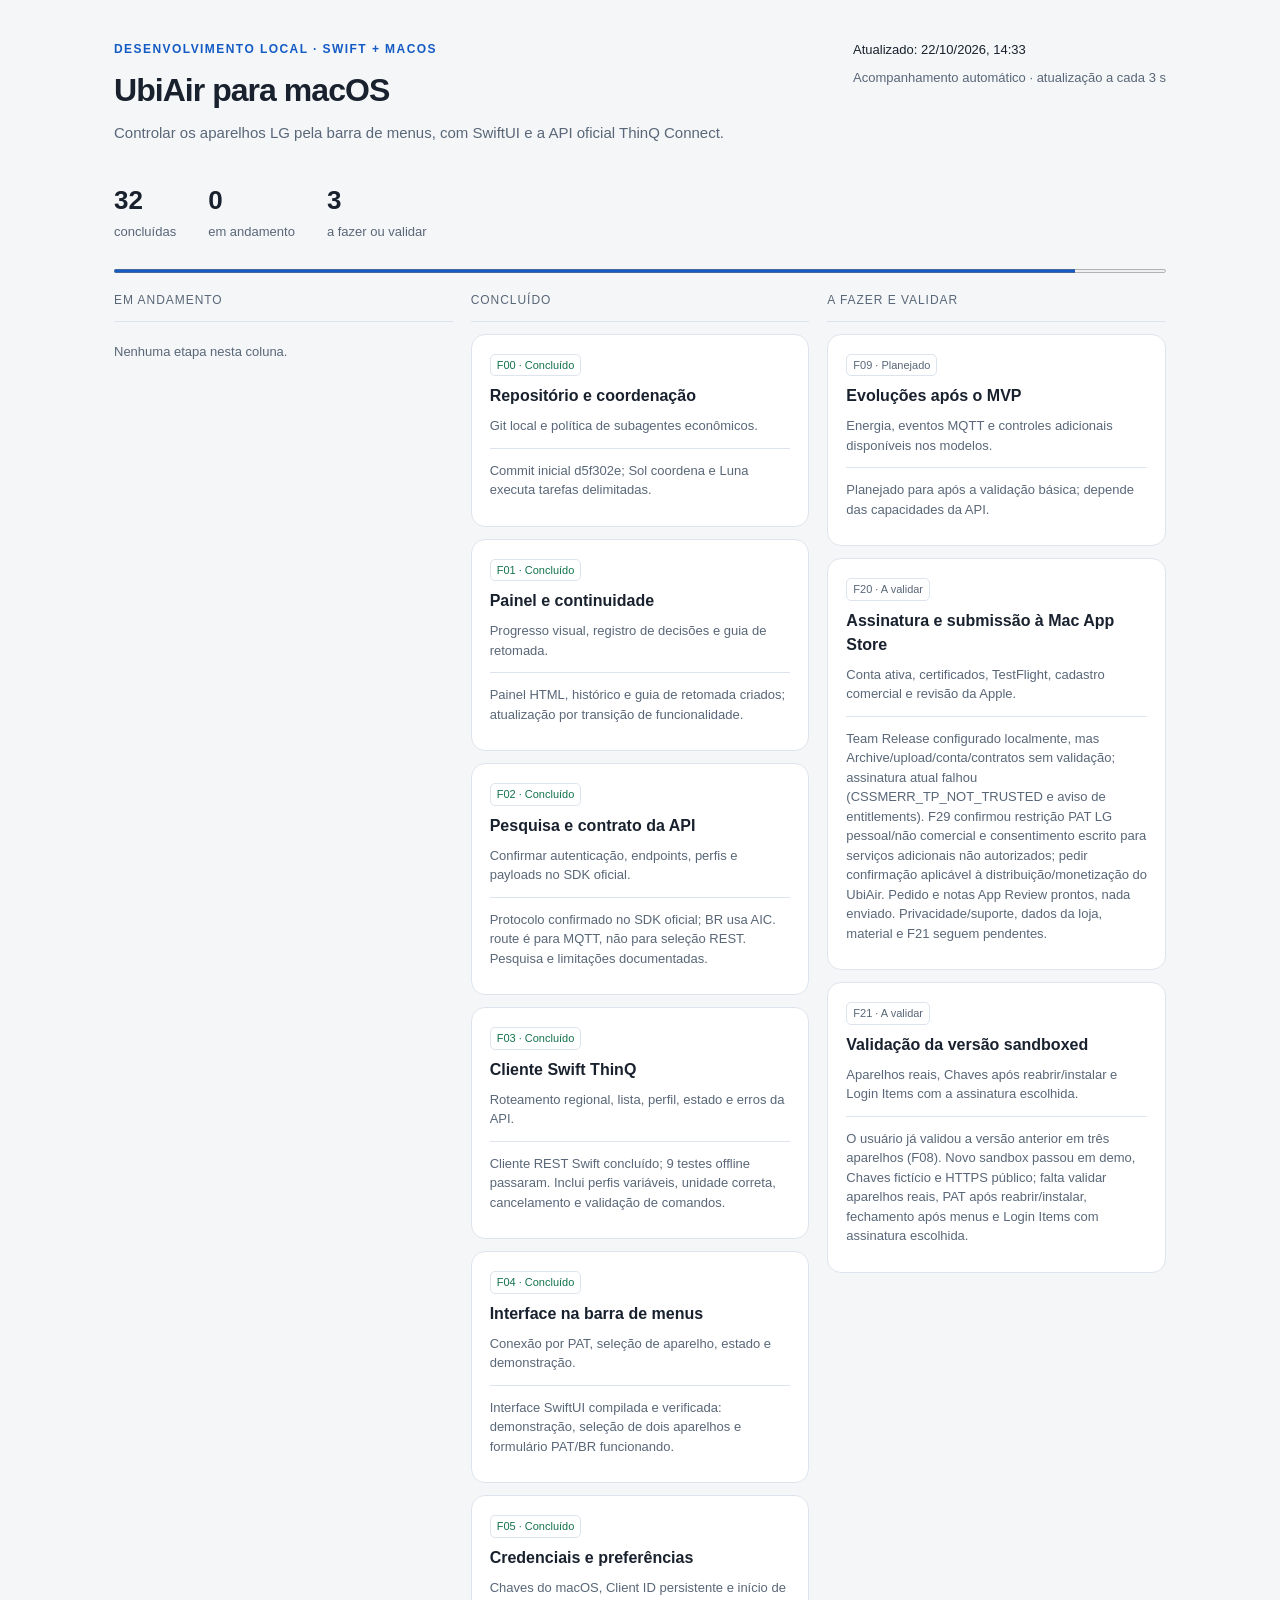
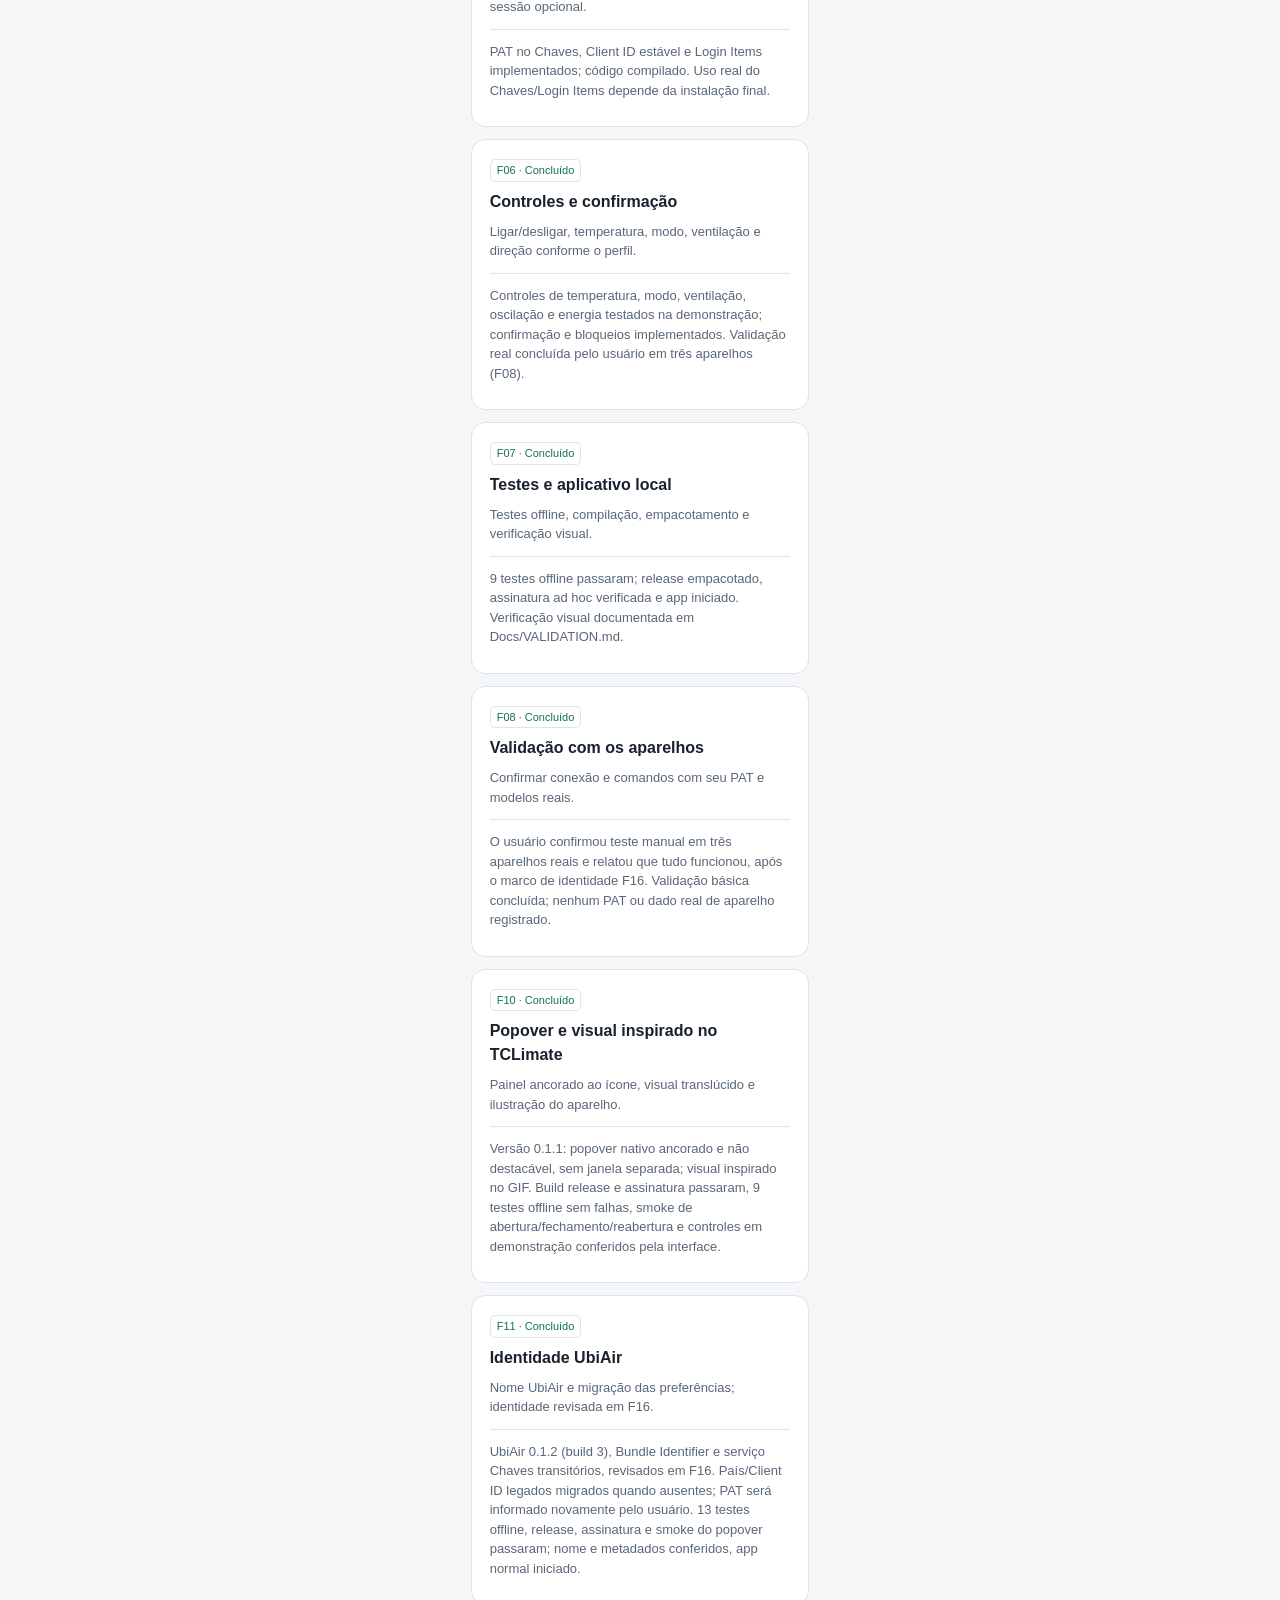
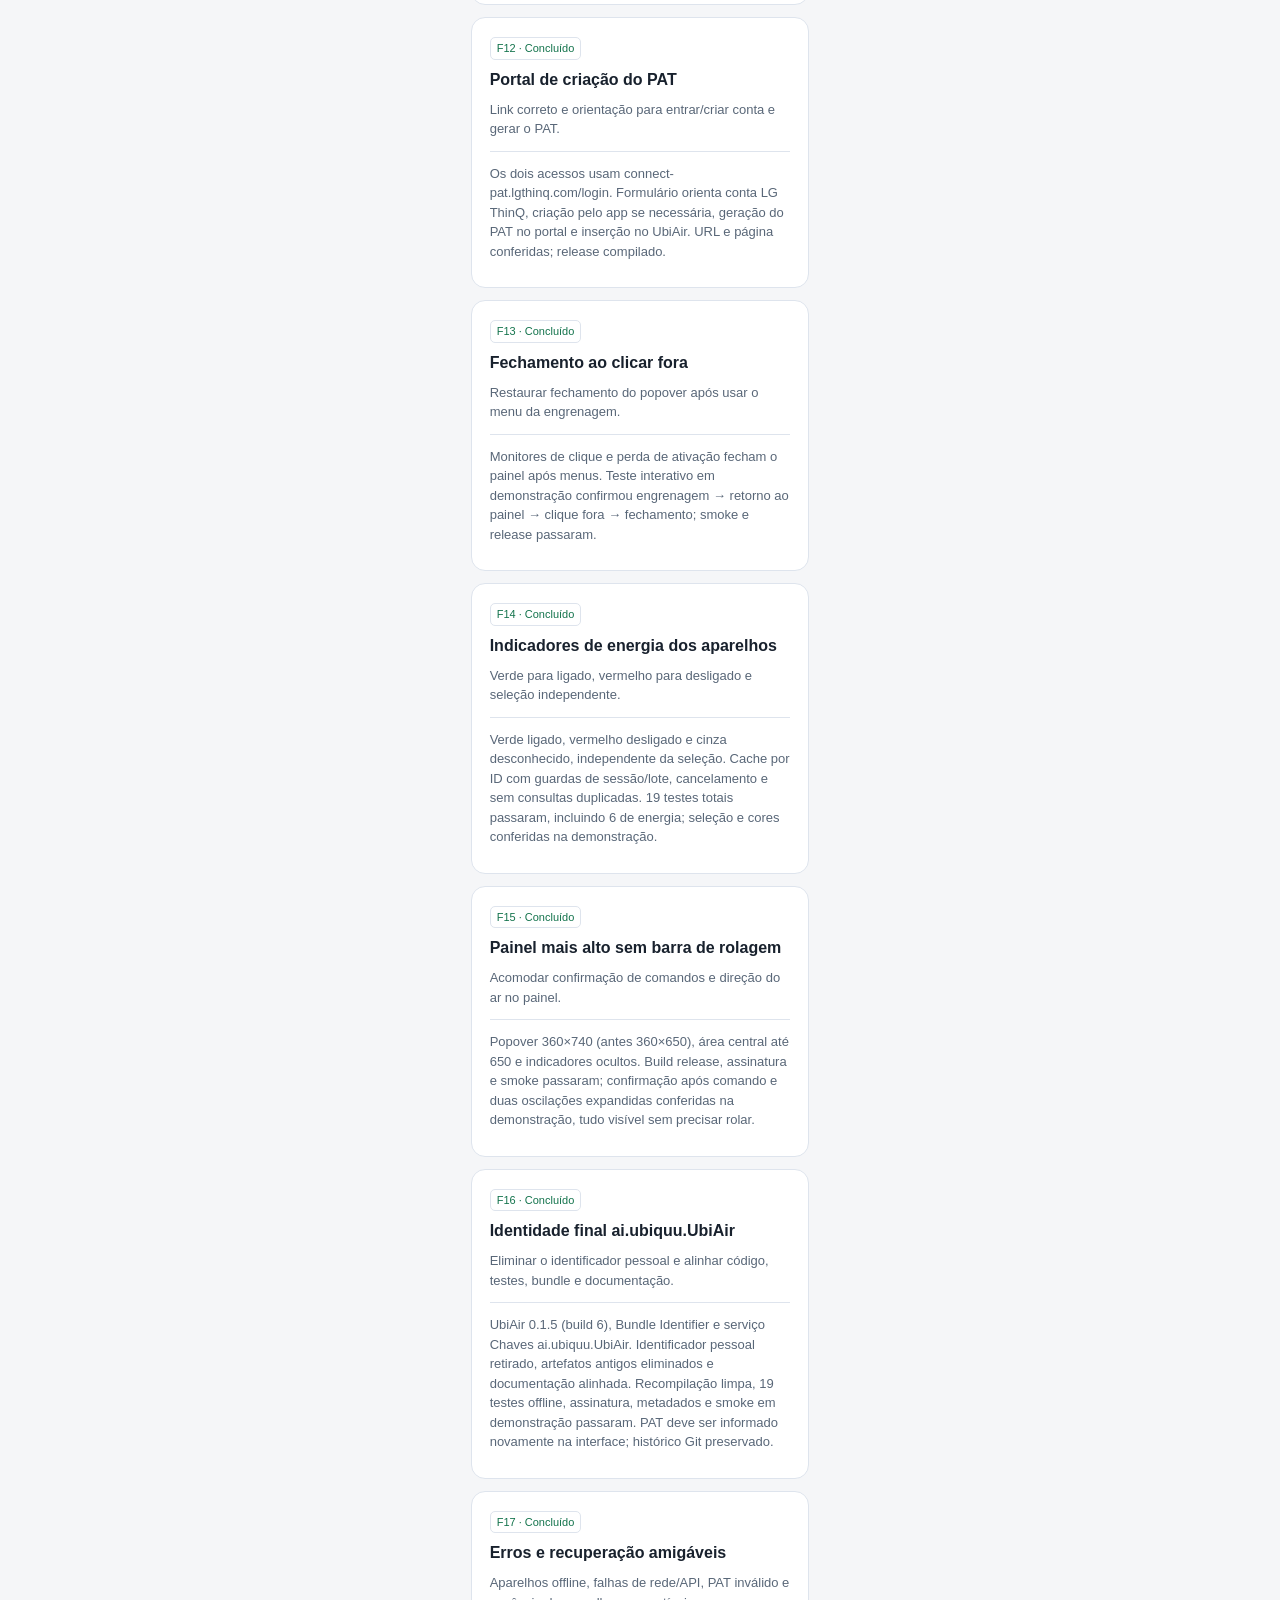
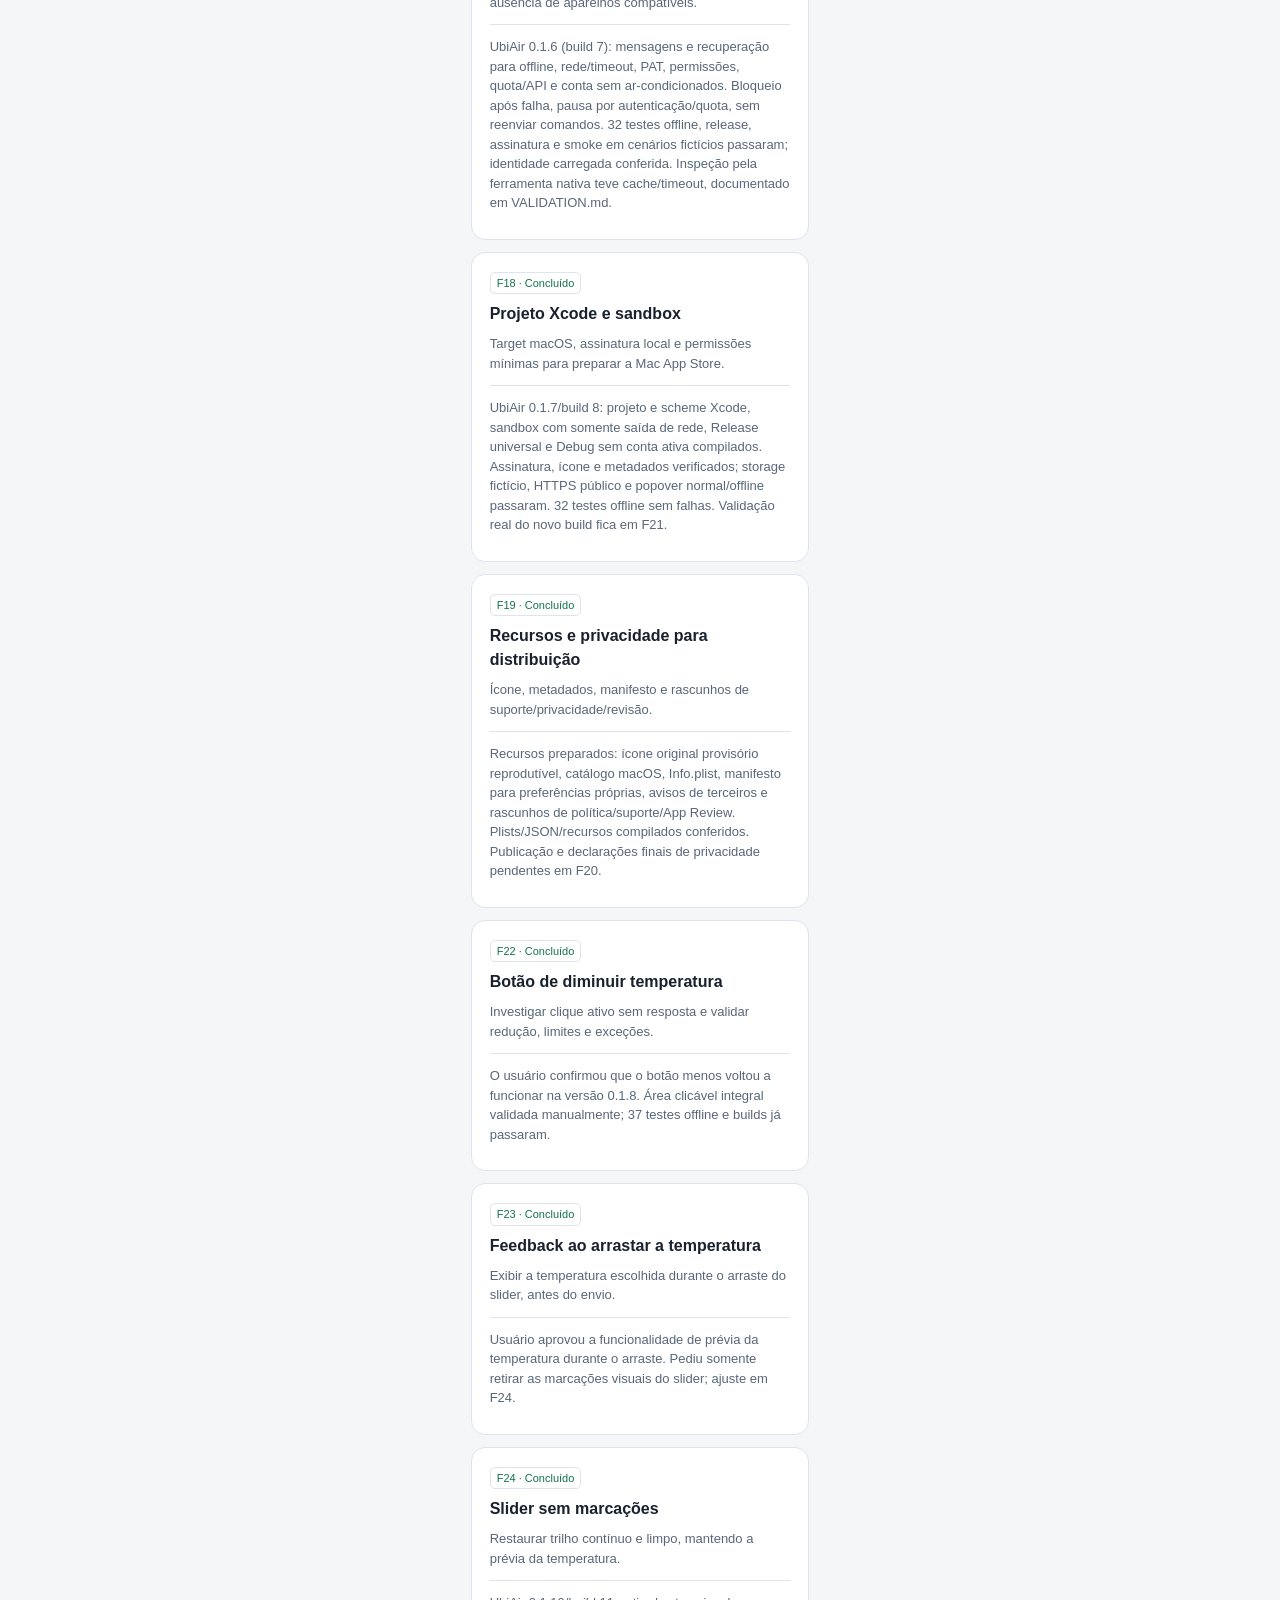
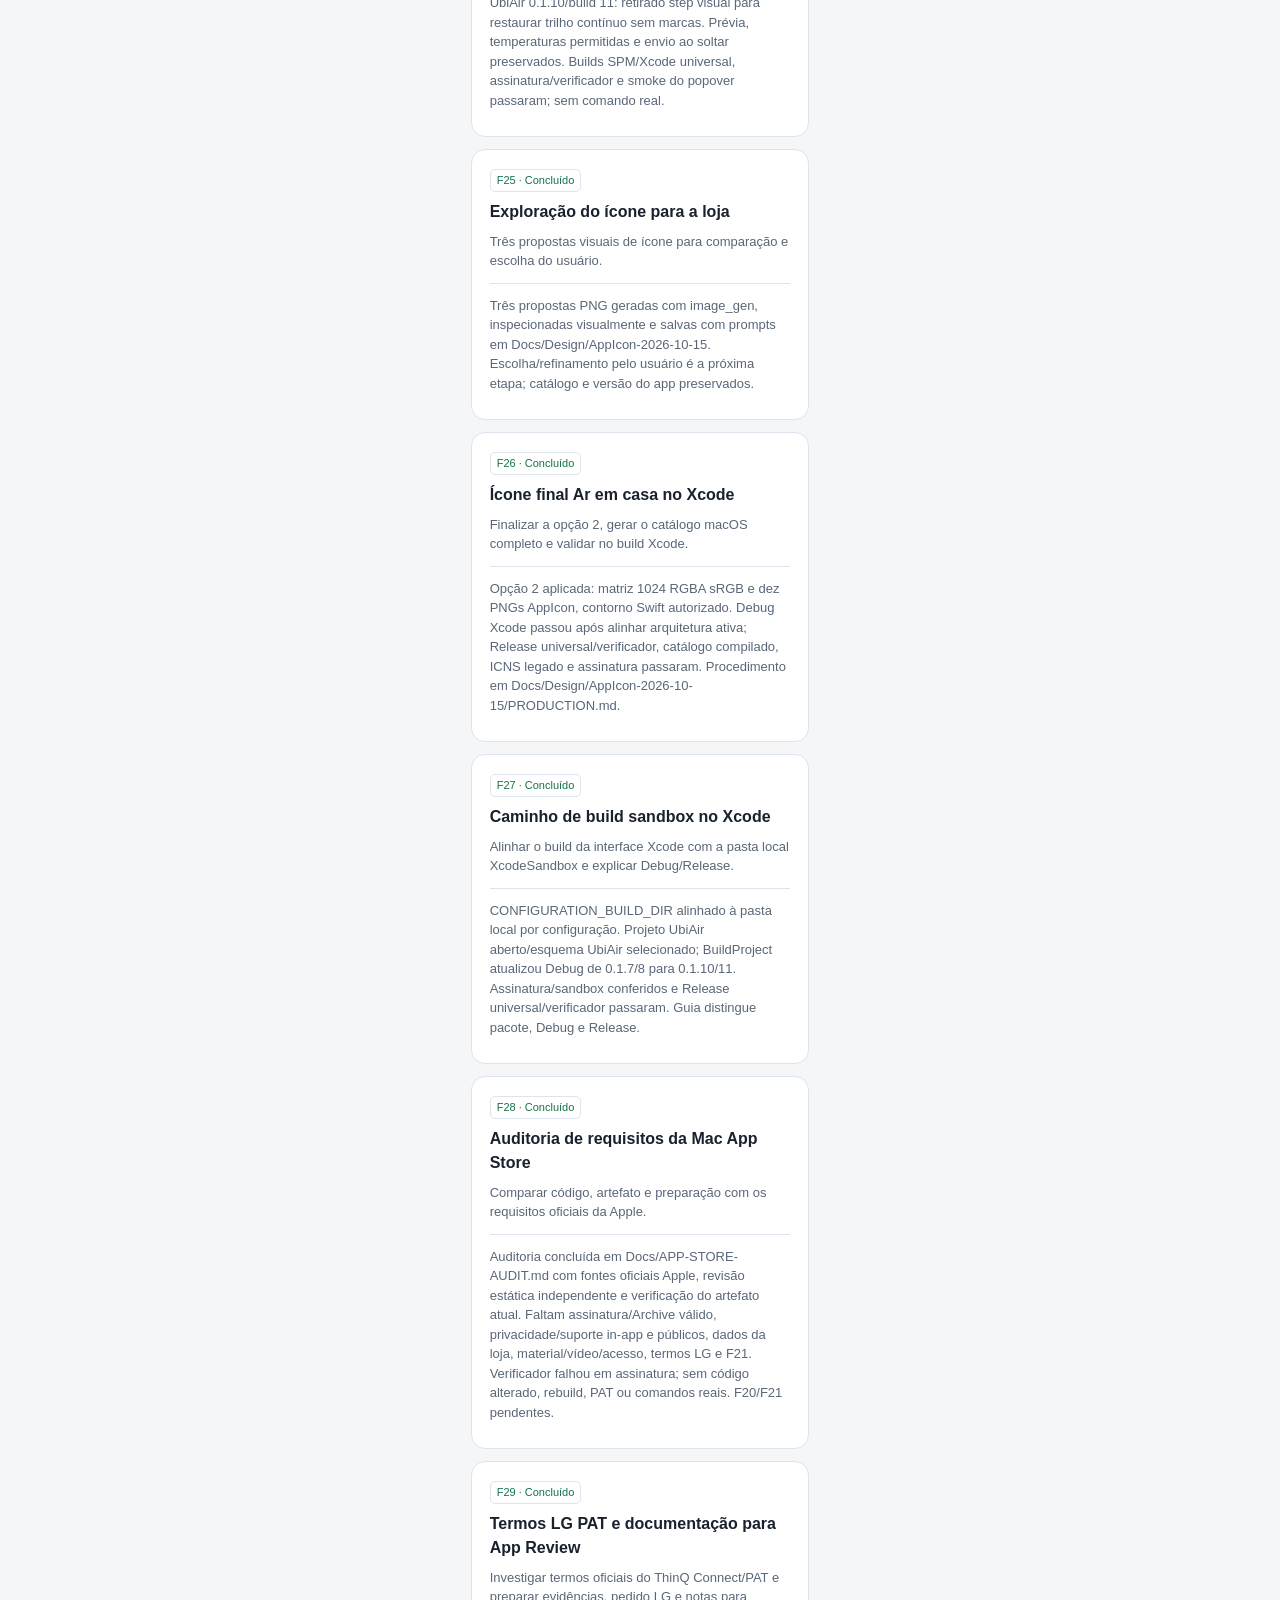
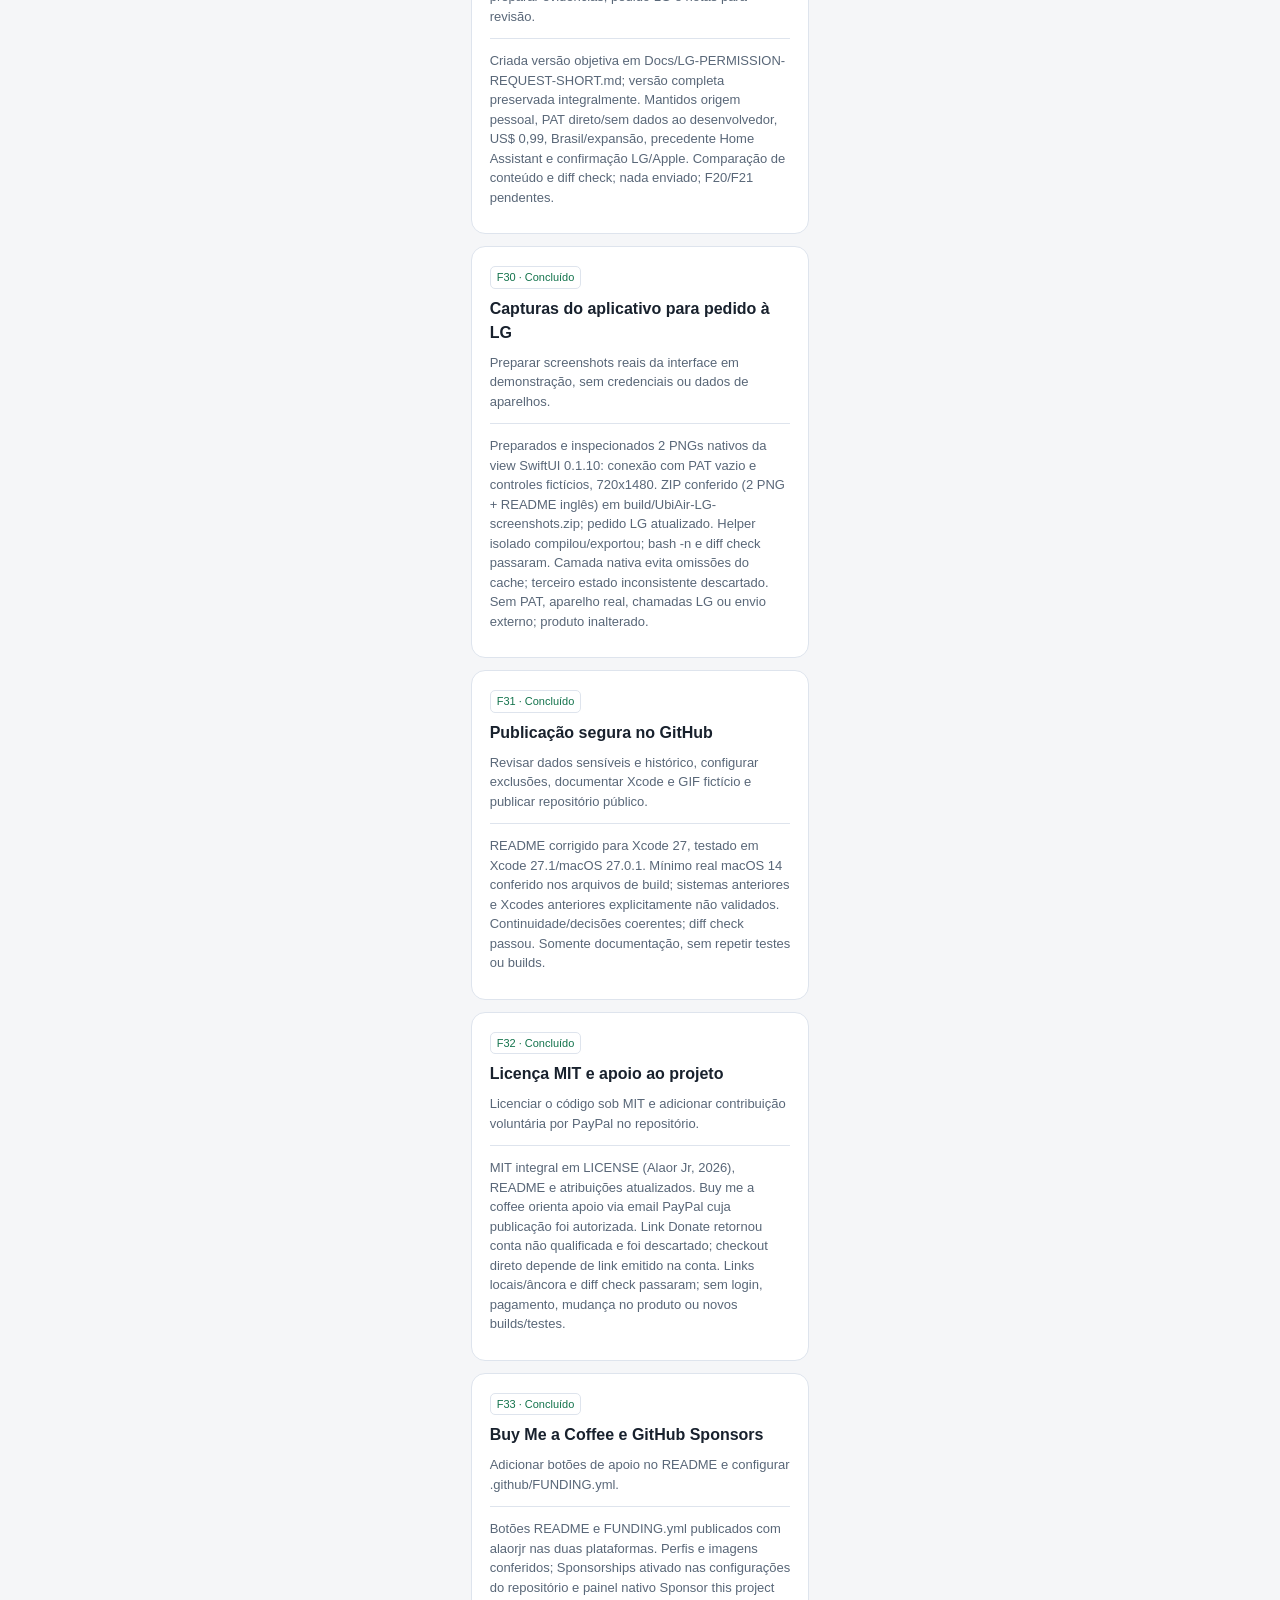
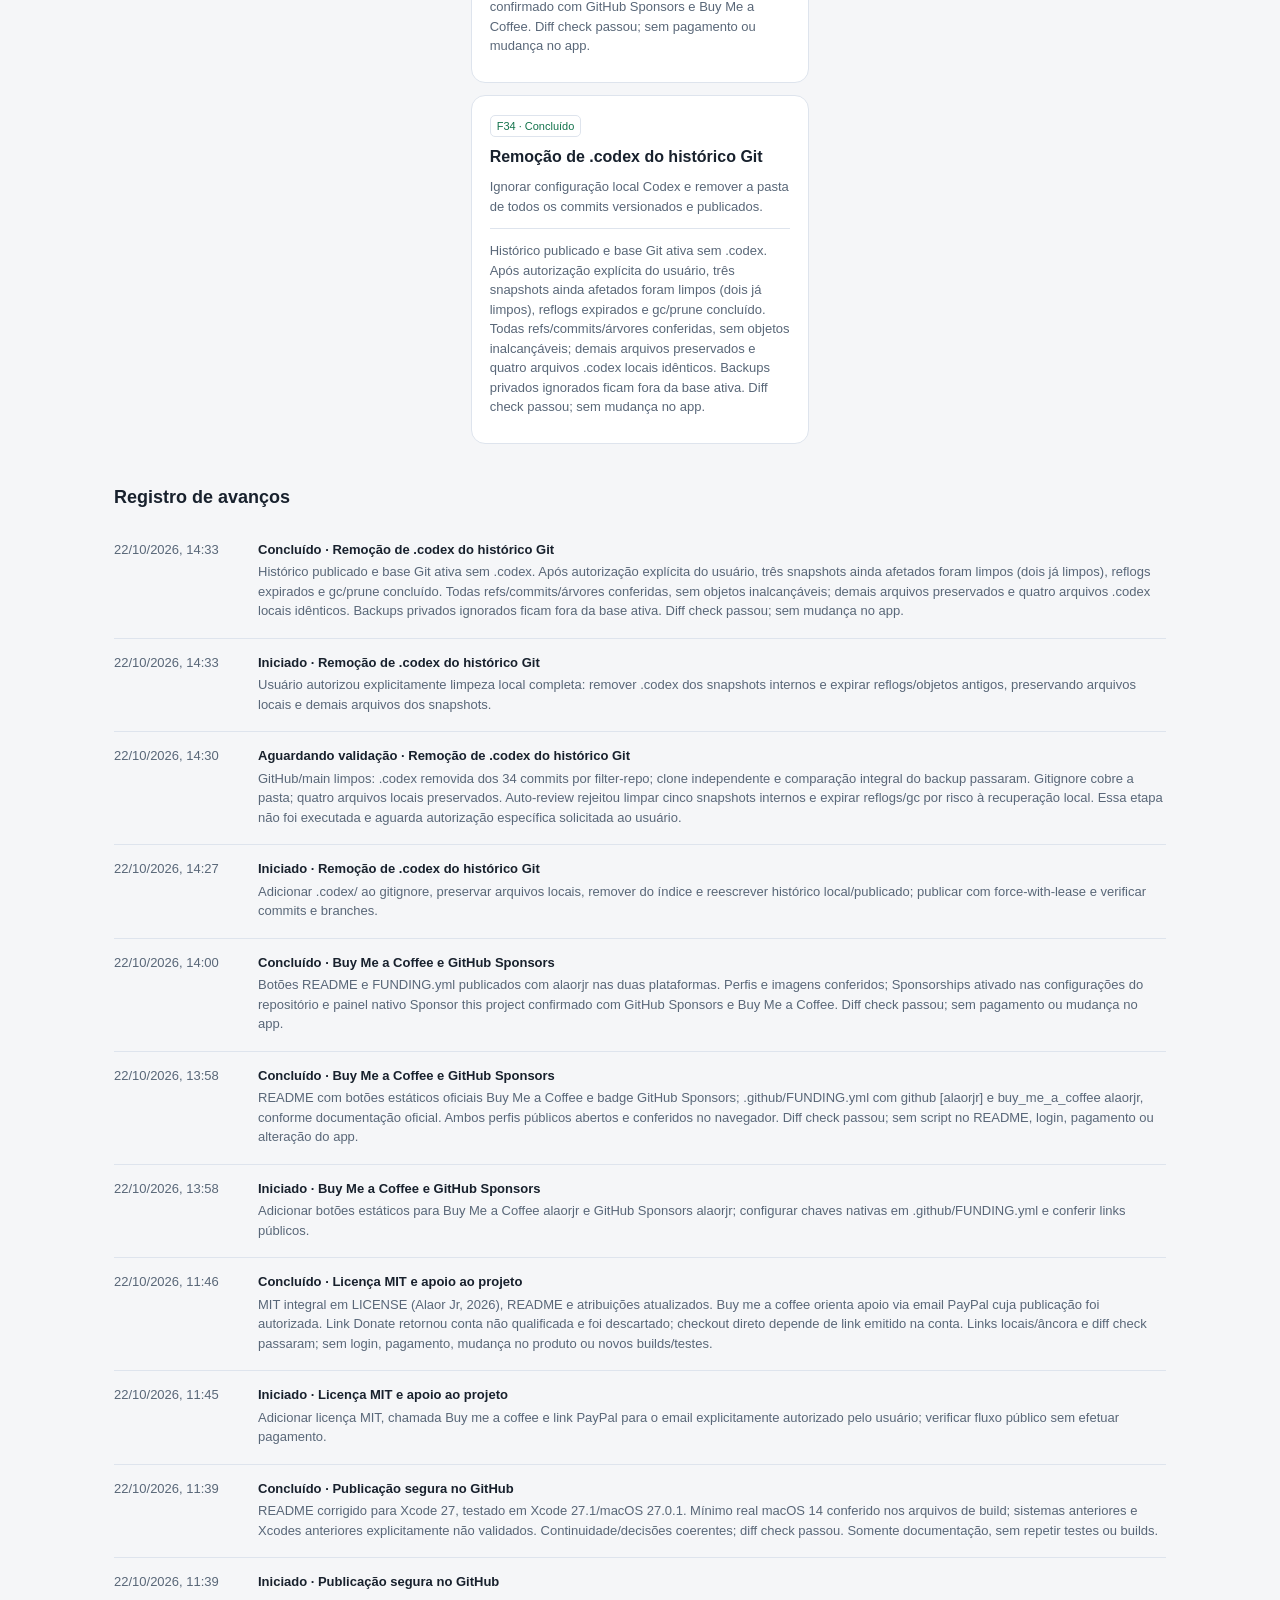
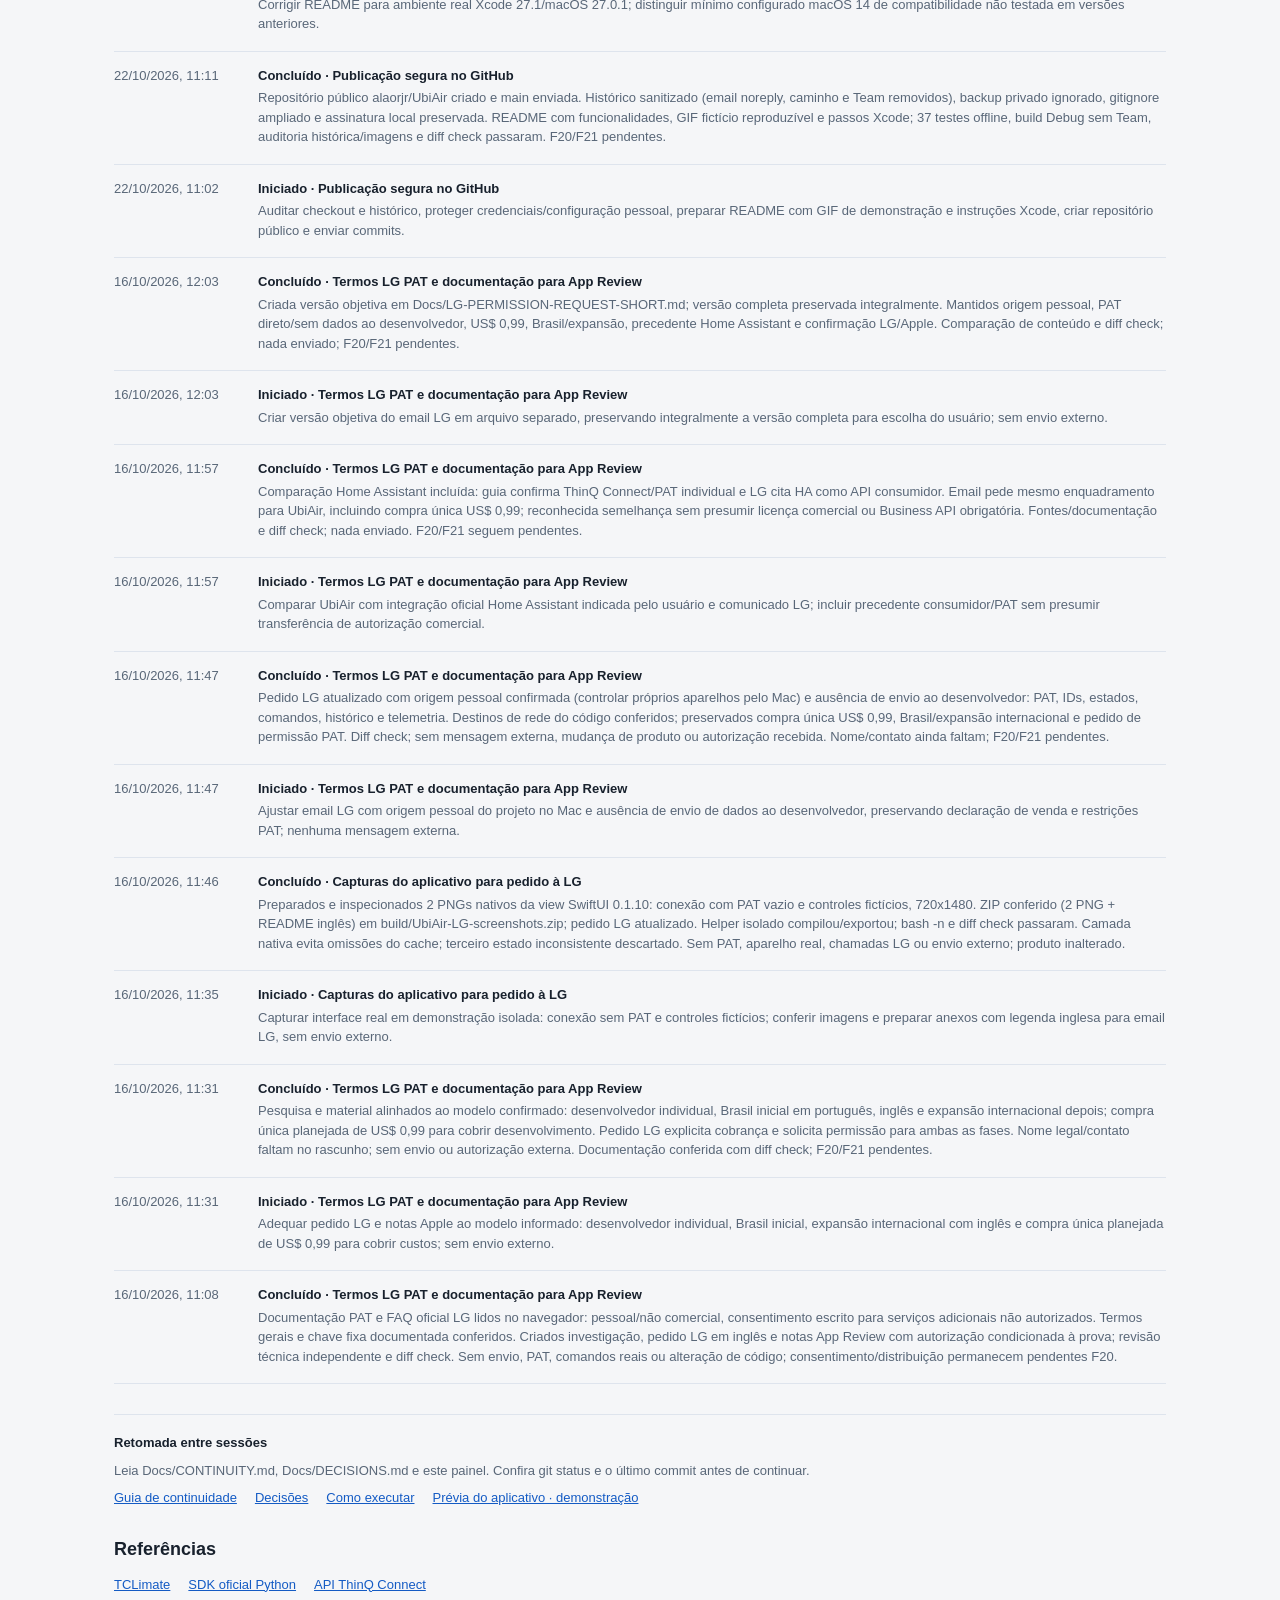
==== commit 2ce8fa28: "Complete authorized local Codex snapshot and reflog cleanup" ====
--- a/Progress/index.html
+++ b/Progress/index.html
@@ -18,7 +18,7 @@
   <footer><strong>Retomada entre sessões</strong><p id="resume"></p><div class="links"><a href="../Docs/CONTINUITY.md">Guia de continuidade</a><a href="../Docs/DECISIONS.md">Decisões</a><a href="../README.md">Como executar</a><a href="../Docs/Images/menu-panel-demo.png">Prévia do aplicativo · demonstração</a></div><h2>Referências</h2><div class="links" id="references"></div></footer>
 </main>
 <script>
-  const initial = {"project": "UbiAir para macOS", "updatedAt": "2026-10-22T14:30:22-03:00", "goal": "Controlar os aparelhos LG pela barra de menus, com SwiftUI e a API oficial ThinQ Connect.", "features": [{"id": "F00", "title": "Repositório e coordenação", "description": "Git local e política de subagentes econômicos.", "status": "done", "note": "Commit inicial d5f302e; Sol coordena e Luna executa tarefas delimitadas."}, {"id": "F01", "title": "Painel e continuidade", "description": "Progresso visual, registro de decisões e guia de retomada.", "status": "done", "note": "Painel HTML, histórico e guia de retomada criados; atualização por transição de funcionalidade.", "updatedAt": "2026-10-13T12:00:17-03:00"}, {"id": "F02", "title": "Pesquisa e contrato da API", "description": "Confirmar autenticação, endpoints, perfis e payloads no SDK oficial.", "status": "done", "note": "Protocolo confirmado no SDK oficial; BR usa AIC. route é para MQTT, não para seleção REST. Pesquisa e limitações documentadas.", "updatedAt": "2026-10-13T12:02:05-03:00"}, {"id": "F03", "title": "Cliente Swift ThinQ", "description": "Roteamento regional, lista, perfil, estado e erros da API.", "status": "done", "note": "Cliente REST Swift concluído; 9 testes offline passaram. Inclui perfis variáveis, unidade correta, cancelamento e validação de comandos.", "updatedAt": "2026-10-13T12:12:52-03:00"}, {"id": "F04", "title": "Interface na barra de menus", "description": "Conexão por PAT, seleção de aparelho, estado e demonstração.", "status": "done", "note": "Interface SwiftUI compilada e verificada: demonstração, seleção de dois aparelhos e formulário PAT/BR funcionando.", "updatedAt": "2026-10-13T15:42:04-03:00"}, {"id": "F05", "title": "Credenciais e preferências", "description": "Chaves do macOS, Client ID persistente e início de sessão opcional.", "status": "done", "note": "PAT no Chaves, Client ID estável e Login Items implementados; código compilado. Uso real do Chaves/Login Items depende da instalação final.", "updatedAt": "2026-10-13T12:12:52-03:00"}, {"id": "F06", "title": "Controles e confirmação", "description": "Ligar/desligar, temperatura, modo, ventilação e direção conforme o perfil.", "status": "done", "note": "Controles de temperatura, modo, ventilação, oscilação e energia testados na demonstração; confirmação e bloqueios implementados. Validação real concluída pelo usuário em três aparelhos (F08).", "updatedAt": "2026-10-13T15:42:04-03:00"}, {"id": "F07", "title": "Testes e aplicativo local", "description": "Testes offline, compilação, empacotamento e verificação visual.", "status": "done", "note": "9 testes offline passaram; release empacotado, assinatura ad hoc verificada e app iniciado. Verificação visual documentada em Docs/VALIDATION.md.", "updatedAt": "2026-10-13T15:42:04-03:00"}, {"id": "F08", "title": "Validação com os aparelhos", "description": "Confirmar conexão e comandos com seu PAT e modelos reais.", "status": "done", "note": "O usuário confirmou teste manual em três aparelhos reais e relatou que tudo funcionou, após o marco de identidade F16. Validação básica concluída; nenhum PAT ou dado real de aparelho registrado.", "updatedAt": "2026-10-14T13:21:07-03:00"}, {"id": "F09", "title": "Evoluções após o MVP", "description": "Energia, eventos MQTT e controles adicionais disponíveis nos modelos.", "status": "todo", "note": "Planejado para após a validação básica; depende das capacidades da API."}, {"id": "F10", "title": "Popover e visual inspirado no TCLimate", "description": "Painel ancorado ao ícone, visual translúcido e ilustração do aparelho.", "status": "done", "note": "Versão 0.1.1: popover nativo ancorado e não destacável, sem janela separada; visual inspirado no GIF. Build release e assinatura passaram, 9 testes offline sem falhas, smoke de abertura/fechamento/reabertura e controles em demonstração conferidos pela interface.", "updatedAt": "2026-10-13T16:37:49-03:00"}, {"id": "F11", "title": "Identidade UbiAir", "description": "Nome UbiAir e migração das preferências; identidade revisada em F16.", "status": "done", "note": "UbiAir 0.1.2 (build 3), Bundle Identifier e serviço Chaves transitórios, revisados em F16. País/Client ID legados migrados quando ausentes; PAT será informado novamente pelo usuário. 13 testes offline, release, assinatura e smoke do popover passaram; nome e metadados conferidos, app normal iniciado.", "updatedAt": "2026-10-14T08:40:16-03:00"}, {"id": "F12", "title": "Portal de criação do PAT", "description": "Link correto e orientação para entrar/criar conta e gerar o PAT.", "status": "done", "note": "Os dois acessos usam connect-pat.lgthinq.com/login. Formulário orienta conta LG ThinQ, criação pelo app se necessária, geração do PAT no portal e inserção no UbiAir. URL e página conferidas; release compilado.", "updatedAt": "2026-10-14T09:36:33-03:00"}, {"id": "F13", "title": "Fechamento ao clicar fora", "description": "Restaurar fechamento do popover após usar o menu da engrenagem.", "status": "done", "note": "Monitores de clique e perda de ativação fecham o painel após menus. Teste interativo em demonstração confirmou engrenagem → retorno ao painel → clique fora → fechamento; smoke e release passaram.", "updatedAt": "2026-10-14T09:36:33-03:00"}, {"id": "F14", "title": "Indicadores de energia dos aparelhos", "description": "Verde para ligado, vermelho para desligado e seleção independente.", "status": "done", "note": "Verde ligado, vermelho desligado e cinza desconhecido, independente da seleção. Cache por ID com guardas de sessão/lote, cancelamento e sem consultas duplicadas. 19 testes totais passaram, incluindo 6 de energia; seleção e cores conferidas na demonstração.", "updatedAt": "2026-10-14T09:36:34-03:00"}, {"id": "F15", "title": "Painel mais alto sem barra de rolagem", "description": "Acomodar confirmação de comandos e direção do ar no painel.", "status": "done", "note": "Popover 360×740 (antes 360×650), área central até 650 e indicadores ocultos. Build release, assinatura e smoke passaram; confirmação após comando e duas oscilações expandidas conferidas na demonstração, tudo visível sem precisar rolar.", "updatedAt": "2026-10-14T09:47:30-03:00"}, {"id": "F16", "title": "Identidade final ai.ubiquu.UbiAir", "description": "Eliminar o identificador pessoal e alinhar código, testes, bundle e documentação.", "status": "done", "note": "UbiAir 0.1.5 (build 6), Bundle Identifier e serviço Chaves ai.ubiquu.UbiAir. Identificador pessoal retirado, artefatos antigos eliminados e documentação alinhada. Recompilação limpa, 19 testes offline, assinatura, metadados e smoke em demonstração passaram. PAT deve ser informado novamente na interface; histórico Git preservado.", "updatedAt": "2026-10-14T13:15:51-03:00"}, {"id": "F17", "title": "Erros e recuperação amigáveis", "description": "Aparelhos offline, falhas de rede/API, PAT inválido e ausência de aparelhos compatíveis.", "status": "done", "note": "UbiAir 0.1.6 (build 7): mensagens e recuperação para offline, rede/timeout, PAT, permissões, quota/API e conta sem ar-condicionados. Bloqueio após falha, pausa por autenticação/quota, sem reenviar comandos. 32 testes offline, release, assinatura e smoke em cenários fictícios passaram; identidade carregada conferida. Inspeção pela ferramenta nativa teve cache/timeout, documentado em VALIDATION.md.", "updatedAt": "2026-10-14T13:42:35-03:00"}, {"id": "F18", "title": "Projeto Xcode e sandbox", "description": "Target macOS, assinatura local e permissões mínimas para preparar a Mac App Store.", "status": "done", "note": "UbiAir 0.1.7/build 8: projeto e scheme Xcode, sandbox com somente saída de rede, Release universal e Debug sem conta ativa compilados. Assinatura, ícone e metadados verificados; storage fictício, HTTPS público e popover normal/offline passaram. 32 testes offline sem falhas. Validação real do novo build fica em F21.", "updatedAt": "2026-10-14T22:14:55-03:00"}, {"id": "F19", "title": "Recursos e privacidade para distribuição", "description": "Ícone, metadados, manifesto e rascunhos de suporte/privacidade/revisão.", "status": "done", "note": "Recursos preparados: ícone original provisório reprodutível, catálogo macOS, Info.plist, manifesto para preferências próprias, avisos de terceiros e rascunhos de política/suporte/App Review. Plists/JSON/recursos compilados conferidos. Publicação e declarações finais de privacidade pendentes em F20.", "updatedAt": "2026-10-14T22:14:55-03:00"}, {"id": "F20", "title": "Assinatura e submissão à Mac App Store", "description": "Conta ativa, certificados, TestFlight, cadastro comercial e revisão da Apple.", "status": "pending", "note": "Team Release configurado localmente, mas Archive/upload/conta/contratos sem validação; assinatura atual falhou (CSSMERR_TP_NOT_TRUSTED e aviso de entitlements). F29 confirmou restrição PAT LG pessoal/não comercial e consentimento escrito para serviços adicionais não autorizados; pedir confirmação aplicável à distribuição/monetização do UbiAir. Pedido e notas App Review prontos, nada enviado. Privacidade/suporte, dados da loja, material e F21 seguem pendentes.", "updatedAt": "2026-10-16T11:08:53-03:00"}, {"id": "F21", "title": "Validação da versão sandboxed", "description": "Aparelhos reais, Chaves após reabrir/instalar e Login Items com a assinatura escolhida.", "status": "pending", "note": "O usuário já validou a versão anterior em três aparelhos (F08). Novo sandbox passou em demo, Chaves fictício e HTTPS público; falta validar aparelhos reais, PAT após reabrir/instalar, fechamento após menus e Login Items com assinatura escolhida.", "updatedAt": "2026-10-14T22:14:55-03:00"}, {"id": "F22", "title": "Botão de diminuir temperatura", "description": "Investigar clique ativo sem resposta e validar redução, limites e exceções.", "status": "done", "note": "O usuário confirmou que o botão menos voltou a funcionar na versão 0.1.8. Área clicável integral validada manualmente; 37 testes offline e builds já passaram.", "updatedAt": "2026-10-14T22:32:36-03:00"}, {"id": "F23", "title": "Feedback ao arrastar a temperatura", "description": "Exibir a temperatura escolhida durante o arraste do slider, antes do envio.", "status": "done", "note": "Usuário aprovou a funcionalidade de prévia da temperatura durante o arraste. Pediu somente retirar as marcações visuais do slider; ajuste em F24.", "updatedAt": "2026-10-14T22:39:41-03:00"}, {"id": "F24", "title": "Slider sem marcações", "description": "Restaurar trilho contínuo e limpo, mantendo a prévia da temperatura.", "status": "done", "note": "UbiAir 0.1.10/build 11: retirado step visual para restaurar trilho contínuo sem marcas. Prévia, temperaturas permitidas e envio ao soltar preservados. Builds SPM/Xcode universal, assinatura/verificador e smoke do popover passaram; sem comando real.", "updatedAt": "2026-10-14T22:40:35-03:00"}, {"id": "F25", "title": "Exploração do ícone para a loja", "description": "Três propostas visuais de ícone para comparação e escolha do usuário.", "status": "done", "note": "Três propostas PNG geradas com image_gen, inspecionadas visualmente e salvas com prompts em Docs/Design/AppIcon-2026-10-15. Escolha/refinamento pelo usuário é a próxima etapa; catálogo e versão do app preservados.", "updatedAt": "2026-10-15T07:55:41-03:00"}, {"id": "F26", "title": "Ícone final Ar em casa no Xcode", "description": "Finalizar a opção 2, gerar o catálogo macOS completo e validar no build Xcode.", "status": "done", "note": "Opção 2 aplicada: matriz 1024 RGBA sRGB e dez PNGs AppIcon, contorno Swift autorizado. Debug Xcode passou após alinhar arquitetura ativa; Release universal/verificador, catálogo compilado, ICNS legado e assinatura passaram. Procedimento em Docs/Design/AppIcon-2026-10-15/PRODUCTION.md.", "updatedAt": "2026-10-15T08:08:44-03:00"}, {"id": "F27", "title": "Caminho de build sandbox no Xcode", "description": "Alinhar o build da interface Xcode com a pasta local XcodeSandbox e explicar Debug/Release.", "status": "done", "note": "CONFIGURATION_BUILD_DIR alinhado à pasta local por configuração. Projeto UbiAir aberto/esquema UbiAir selecionado; BuildProject atualizou Debug de 0.1.7/8 para 0.1.10/11. Assinatura/sandbox conferidos e Release universal/verificador passaram. Guia distingue pacote, Debug e Release.", "updatedAt": "2026-10-15T08:23:37-03:00"}, {"id": "F28", "title": "Auditoria de requisitos da Mac App Store", "description": "Comparar código, artefato e preparação com os requisitos oficiais da Apple.", "status": "done", "note": "Auditoria concluída em Docs/APP-STORE-AUDIT.md com fontes oficiais Apple, revisão estática independente e verificação do artefato atual. Faltam assinatura/Archive válido, privacidade/suporte in-app e públicos, dados da loja, material/vídeo/acesso, termos LG e F21. Verificador falhou em assinatura; sem código alterado, rebuild, PAT ou comandos reais. F20/F21 pendentes.", "updatedAt": "2026-10-16T10:12:49-03:00"}, {"id": "F29", "title": "Termos LG PAT e documentação para App Review", "description": "Investigar termos oficiais do ThinQ Connect/PAT e preparar evidências, pedido LG e notas para revisão.", "status": "done", "note": "Criada versão objetiva em Docs/LG-PERMISSION-REQUEST-SHORT.md; versão completa preservada integralmente. Mantidos origem pessoal, PAT direto/sem dados ao desenvolvedor, US$ 0,99, Brasil/expansão, precedente Home Assistant e confirmação LG/Apple. Comparação de conteúdo e diff check; nada enviado; F20/F21 pendentes.", "updatedAt": "2026-10-16T12:03:17-03:00"}, {"id": "F30", "title": "Capturas do aplicativo para pedido à LG", "description": "Preparar screenshots reais da interface em demonstração, sem credenciais ou dados de aparelhos.", "status": "done", "note": "Preparados e inspecionados 2 PNGs nativos da view SwiftUI 0.1.10: conexão com PAT vazio e controles fictícios, 720x1480. ZIP conferido (2 PNG + README inglês) em build/UbiAir-LG-screenshots.zip; pedido LG atualizado. Helper isolado compilou/exportou; bash -n e diff check passaram. Camada nativa evita omissões do cache; terceiro estado inconsistente descartado. Sem PAT, aparelho real, chamadas LG ou envio externo; produto inalterado.", "updatedAt": "2026-10-16T11:46:45-03:00"}, {"id": "F31", "title": "Publicação segura no GitHub", "description": "Revisar dados sensíveis e histórico, configurar exclusões, documentar Xcode e GIF fictício e publicar repositório público.", "status": "done", "note": "README corrigido para Xcode 27, testado em Xcode 27.1/macOS 27.0.1. Mínimo real macOS 14 conferido nos arquivos de build; sistemas anteriores e Xcodes anteriores explicitamente não validados. Continuidade/decisões coerentes; diff check passou. Somente documentação, sem repetir testes ou builds.", "updatedAt": "2026-10-22T11:39:10-03:00"}, {"id": "F32", "title": "Licença MIT e apoio ao projeto", "description": "Licenciar o código sob MIT e adicionar contribuição voluntária por PayPal no repositório.", "status": "done", "note": "MIT integral em LICENSE (Alaor Jr, 2026), README e atribuições atualizados. Buy me a coffee orienta apoio via email PayPal cuja publicação foi autorizada. Link Donate retornou conta não qualificada e foi descartado; checkout direto depende de link emitido na conta. Links locais/âncora e diff check passaram; sem login, pagamento, mudança no produto ou novos builds/testes.", "updatedAt": "2026-10-22T11:46:35-03:00"}, {"id": "F33", "title": "Buy Me a Coffee e GitHub Sponsors", "description": "Adicionar botões de apoio no README e configurar .github/FUNDING.yml.", "status": "done", "note": "Botões README e FUNDING.yml publicados com alaorjr nas duas plataformas. Perfis e imagens conferidos; Sponsorships ativado nas configurações do repositório e painel nativo Sponsor this project confirmado com GitHub Sponsors e Buy Me a Coffee. Diff check passou; sem pagamento ou mudança no app.", "updatedAt": "2026-10-22T14:00:12-03:00"}, {"id": "F34", "title": "Remoção de .codex do histórico Git", "description": "Ignorar configuração local Codex e remover a pasta de todos os commits versionados e publicados.", "status": "pending", "note": "GitHub/main limpos: .codex removida dos 34 commits por filter-repo; clone independente e comparação integral do backup passaram. Gitignore cobre a pasta; quatro arquivos locais preservados. Auto-review rejeitou limpar cinco snapshots internos e expirar reflogs/gc por risco à recuperação local. Essa etapa não foi executada e aguarda autorização específica solicitada ao usuário.", "updatedAt": "2026-10-22T14:30:22-03:00"}], "events": [{"at": "2026-10-22T14:30:22-03:00", "feature": "F34", "title": "Remoção de .codex do histórico Git", "action": "pending", "note": "GitHub/main limpos: .codex removida dos 34 commits por filter-repo; clone independente e comparação integral do backup passaram. Gitignore cobre a pasta; quatro arquivos locais preservados. Auto-review rejeitou limpar cinco snapshots internos e expirar reflogs/gc por risco à recuperação local. Essa etapa não foi executada e aguarda autorização específica solicitada ao usuário."}, {"at": "2026-10-22T14:27:08-03:00", "feature": "F34", "title": "Remoção de .codex do histórico Git", "action": "start", "note": "Adicionar .codex/ ao gitignore, preservar arquivos locais, remover do índice e reescrever histórico local/publicado; publicar com force-with-lease e verificar commits e branches."}, {"at": "2026-10-22T14:00:12-03:00", "feature": "F33", "title": "Buy Me a Coffee e GitHub Sponsors", "action": "done", "note": "Botões README e FUNDING.yml publicados com alaorjr nas duas plataformas. Perfis e imagens conferidos; Sponsorships ativado nas configurações do repositório e painel nativo Sponsor this project confirmado com GitHub Sponsors e Buy Me a Coffee. Diff check passou; sem pagamento ou mudança no app."}, {"at": "2026-10-22T13:58:38-03:00", "feature": "F33", "title": "Buy Me a Coffee e GitHub Sponsors", "action": "done", "note": "README com botões estáticos oficiais Buy Me a Coffee e badge GitHub Sponsors; .github/FUNDING.yml com github [alaorjr] e buy_me_a_coffee alaorjr, conforme documentação oficial. Ambos perfis públicos abertos e conferidos no navegador. Diff check passou; sem script no README, login, pagamento ou alteração do app."}, {"at": "2026-10-22T13:58:10-03:00", "feature": "F33", "title": "Buy Me a Coffee e GitHub Sponsors", "action": "start", "note": "Adicionar botões estáticos para Buy Me a Coffee alaorjr e GitHub Sponsors alaorjr; configurar chaves nativas em .github/FUNDING.yml e conferir links públicos."}, {"at": "2026-10-22T11:46:35-03:00", "feature": "F32", "title": "Licença MIT e apoio ao projeto", "action": "done", "note": "MIT integral em LICENSE (Alaor Jr, 2026), README e atribuições atualizados. Buy me a coffee orienta apoio via email PayPal cuja publicação foi autorizada. Link Donate retornou conta não qualificada e foi descartado; checkout direto depende de link emitido na conta. Links locais/âncora e diff check passaram; sem login, pagamento, mudança no produto ou novos builds/testes."}, {"at": "2026-10-22T11:45:23-03:00", "feature": "F32", "title": "Licença MIT e apoio ao projeto", "action": "start", "note": "Adicionar licença MIT, chamada Buy me a coffee e link PayPal para o email explicitamente autorizado pelo usuário; verificar fluxo público sem efetuar pagamento."}, {"at": "2026-10-22T11:39:10-03:00", "feature": "F31", "title": "Publicação segura no GitHub", "action": "done", "note": "README corrigido para Xcode 27, testado em Xcode 27.1/macOS 27.0.1. Mínimo real macOS 14 conferido nos arquivos de build; sistemas anteriores e Xcodes anteriores explicitamente não validados. Continuidade/decisões coerentes; diff check passou. Somente documentação, sem repetir testes ou builds."}, {"at": "2026-10-22T11:39:08-03:00", "feature": "F31", "title": "Publicação segura no GitHub", "action": "start", "note": "Corrigir README para ambiente real Xcode 27.1/macOS 27.0.1; distinguir mínimo configurado macOS 14 de compatibilidade não testada em versões anteriores."}, {"at": "2026-10-22T11:11:06-03:00", "feature": "F31", "title": "Publicação segura no GitHub", "action": "done", "note": "Repositório público alaorjr/UbiAir criado e main enviada. Histórico sanitizado (email noreply, caminho e Team removidos), backup privado ignorado, gitignore ampliado e assinatura local preservada. README com funcionalidades, GIF fictício reproduzível e passos Xcode; 37 testes offline, build Debug sem Team, auditoria histórica/imagens e diff check passaram. F20/F21 pendentes."}, {"at": "2026-10-22T11:02:21-03:00", "feature": "F31", "title": "Publicação segura no GitHub", "action": "start", "note": "Auditar checkout e histórico, proteger credenciais/configuração pessoal, preparar README com GIF de demonstração e instruções Xcode, criar repositório público e enviar commits."}, {"at": "2026-10-16T12:03:17-03:00", "feature": "F29", "title": "Termos LG PAT e documentação para App Review", "action": "done", "note": "Criada versão objetiva em Docs/LG-PERMISSION-REQUEST-SHORT.md; versão completa preservada integralmente. Mantidos origem pessoal, PAT direto/sem dados ao desenvolvedor, US$ 0,99, Brasil/expansão, precedente Home Assistant e confirmação LG/Apple. Comparação de conteúdo e diff check; nada enviado; F20/F21 pendentes."}, {"at": "2026-10-16T12:03:17-03:00", "feature": "F29", "title": "Termos LG PAT e documentação para App Review", "action": "start", "note": "Criar versão objetiva do email LG em arquivo separado, preservando integralmente a versão completa para escolha do usuário; sem envio externo."}, {"at": "2026-10-16T11:57:51-03:00", "feature": "F29", "title": "Termos LG PAT e documentação para App Review", "action": "done", "note": "Comparação Home Assistant incluída: guia confirma ThinQ Connect/PAT individual e LG cita HA como API consumidor. Email pede mesmo enquadramento para UbiAir, incluindo compra única US$ 0,99; reconhecida semelhança sem presumir licença comercial ou Business API obrigatória. Fontes/documentação e diff check; nada enviado. F20/F21 seguem pendentes."}, {"at": "2026-10-16T11:57:51-03:00", "feature": "F29", "title": "Termos LG PAT e documentação para App Review", "action": "start", "note": "Comparar UbiAir com integração oficial Home Assistant indicada pelo usuário e comunicado LG; incluir precedente consumidor/PAT sem presumir transferência de autorização comercial."}, {"at": "2026-10-16T11:47:31-03:00", "feature": "F29", "title": "Termos LG PAT e documentação para App Review", "action": "done", "note": "Pedido LG atualizado com origem pessoal confirmada (controlar próprios aparelhos pelo Mac) e ausência de envio ao desenvolvedor: PAT, IDs, estados, comandos, histórico e telemetria. Destinos de rede do código conferidos; preservados compra única US$ 0,99, Brasil/expansão internacional e pedido de permissão PAT. Diff check; sem mensagem externa, mudança de produto ou autorização recebida. Nome/contato ainda faltam; F20/F21 pendentes."}, {"at": "2026-10-16T11:47:09-03:00", "feature": "F29", "title": "Termos LG PAT e documentação para App Review", "action": "start", "note": "Ajustar email LG com origem pessoal do projeto no Mac e ausência de envio de dados ao desenvolvedor, preservando declaração de venda e restrições PAT; nenhuma mensagem externa."}, {"at": "2026-10-16T11:46:45-03:00", "feature": "F30", "title": "Capturas do aplicativo para pedido à LG", "action": "done", "note": "Preparados e inspecionados 2 PNGs nativos da view SwiftUI 0.1.10: conexão com PAT vazio e controles fictícios, 720x1480. ZIP conferido (2 PNG + README inglês) em build/UbiAir-LG-screenshots.zip; pedido LG atualizado. Helper isolado compilou/exportou; bash -n e diff check passaram. Camada nativa evita omissões do cache; terceiro estado inconsistente descartado. Sem PAT, aparelho real, chamadas LG ou envio externo; produto inalterado."}, {"at": "2026-10-16T11:35:05-03:00", "feature": "F30", "title": "Capturas do aplicativo para pedido à LG", "action": "start", "note": "Capturar interface real em demonstração isolada: conexão sem PAT e controles fictícios; conferir imagens e preparar anexos com legenda inglesa para email LG, sem envio externo."}, {"at": "2026-10-16T11:31:26-03:00", "feature": "F29", "title": "Termos LG PAT e documentação para App Review", "action": "done", "note": "Pesquisa e material alinhados ao modelo confirmado: desenvolvedor individual, Brasil inicial em português, inglês e expansão internacional depois; compra única planejada de US$ 0,99 para cobrir desenvolvimento. Pedido LG explicita cobrança e solicita permissão para ambas as fases. Nome legal/contato faltam no rascunho; sem envio ou autorização externa. Documentação conferida com diff check; F20/F21 pendentes."}, {"at": "2026-10-16T11:31:16-03:00", "feature": "F29", "title": "Termos LG PAT e documentação para App Review", "action": "start", "note": "Adequar pedido LG e notas Apple ao modelo informado: desenvolvedor individual, Brasil inicial, expansão internacional com inglês e compra única planejada de US$ 0,99 para cobrir custos; sem envio externo."}, {"at": "2026-10-16T11:08:53-03:00", "feature": "F29", "title": "Termos LG PAT e documentação para App Review", "action": "done", "note": "Documentação PAT e FAQ oficial LG lidos no navegador: pessoal/não comercial, consentimento escrito para serviços adicionais não autorizados. Termos gerais e chave fixa documentada conferidos. Criados investigação, pedido LG em inglês e notas App Review com autorização condicionada à prova; revisão técnica independente e diff check. Sem envio, PAT, comandos reais ou alteração de código; consentimento/distribuição permanecem pendentes F20."}, {"at": "2026-10-16T11:08:53-03:00", "feature": "F20", "title": "Assinatura e submissão à Mac App Store", "action": "pending", "note": "Team Release configurado localmente, mas Archive/upload/conta/contratos sem validação; assinatura atual falhou (CSSMERR_TP_NOT_TRUSTED e aviso de entitlements). F29 confirmou restrição PAT LG pessoal/não comercial e consentimento escrito para serviços adicionais não autorizados; pedir confirmação aplicável à distribuição/monetização do UbiAir. Pedido e notas App Review prontos, nada enviado. Privacidade/suporte, dados da loja, material e F21 seguem pendentes."}, {"at": "2026-10-16T11:05:55-03:00", "feature": "F29", "title": "Termos LG PAT e documentação para App Review", "action": "start", "note": "Investigar condições oficiais do PAT e distribuição do cliente macOS direto com token do usuário; preparar pedido LG e material fiel para App Review, sem enviar mensagens ou credenciais."}, {"at": "2026-10-16T10:12:49-03:00", "feature": "F28", "title": "Auditoria de requisitos da Mac App Store", "action": "done", "note": "Auditoria concluída em Docs/APP-STORE-AUDIT.md com fontes oficiais Apple, revisão estática independente e verificação do artefato atual. Faltam assinatura/Archive válido, privacidade/suporte in-app e públicos, dados da loja, material/vídeo/acesso, termos LG e F21. Verificador falhou em assinatura; sem código alterado, rebuild, PAT ou comandos reais. F20/F21 pendentes."}, {"at": "2026-10-16T10:12:49-03:00", "feature": "F20", "title": "Assinatura e submissão à Mac App Store", "action": "pending", "note": "Auditoria 16/10/2026: Team já configurado no Release local, mas conta/contratos não consultados. Artefato atual falhou em codesign (CSSMERR_TP_NOT_TRUSTED) e extração avisou entitlements inválidos; investigar assinatura/Archive e validar upload. Faltam URLs e links in-app de privacidade/suporte, declaração de dados, termos LG, vídeo/acesso App Review e material/cadastro. TestFlight recomendado; nenhuma submissão comprovada."}, {"at": "2026-10-16T10:12:06-03:00", "feature": "F28", "title": "Auditoria de requisitos da Mac App Store", "action": "start", "note": "Auditar configuração, artefato Release e pendências de privacidade, App Review e cadastro com fontes oficiais Apple; preservar alterações locais."}, {"at": "2026-10-15T08:23:37-03:00", "feature": "F27", "title": "Caminho de build sandbox no Xcode", "action": "done", "note": "CONFIGURATION_BUILD_DIR alinhado à pasta local por configuração. Projeto UbiAir aberto/esquema UbiAir selecionado; BuildProject atualizou Debug de 0.1.7/8 para 0.1.10/11. Assinatura/sandbox conferidos e Release universal/verificador passaram. Guia distingue pacote, Debug e Release."}, {"at": "2026-10-15T08:17:29-03:00", "feature": "F27", "title": "Caminho de build sandbox no Xcode", "action": "start", "note": "Corrigir saída do build Xcode: Debug local estava na versão 0.1.7 enquanto Release do script está em 0.1.10; alinhar DerivedData ao build/XcodeSandbox e validar Cmd+B."}, {"at": "2026-10-15T08:08:44-03:00", "feature": "F26", "title": "Ícone final Ar em casa no Xcode", "action": "done", "note": "Opção 2 aplicada: matriz 1024 RGBA sRGB e dez PNGs AppIcon, contorno Swift autorizado. Debug Xcode passou após alinhar arquitetura ativa; Release universal/verificador, catálogo compilado, ICNS legado e assinatura passaram. Procedimento em Docs/Design/AppIcon-2026-10-15/PRODUCTION.md."}, {"at": "2026-10-15T07:57:31-03:00", "feature": "F26", "title": "Ícone final Ar em casa no Xcode", "action": "start", "note": "Opção 2 escolhida: finalizar arte sem fundo externo, exportar dez PNGs macOS de 16 a 1024 px e configurar/validar AppIcon no Xcode."}, {"at": "2026-10-15T07:55:41-03:00", "feature": "F25", "title": "Exploração do ícone para a loja", "action": "done", "note": "Três propostas PNG geradas com image_gen, inspecionadas visualmente e salvas com prompts em Docs/Design/AppIcon-2026-10-15. Escolha/refinamento pelo usuário é a próxima etapa; catálogo e versão do app preservados."}, {"at": "2026-10-15T07:53:28-03:00", "feature": "F25", "title": "Exploração do ícone para a loja", "action": "start", "note": "Gerar três propostas originais de ícone UbiAir: monograma de vento, aparelho estilizado e floco refinado; preservar o ícone atual."}, {"at": "2026-10-14T22:40:35-03:00", "feature": "F24", "title": "Slider sem marcações", "action": "done", "note": "UbiAir 0.1.10/build 11: retirado step visual para restaurar trilho contínuo sem marcas. Prévia, temperaturas permitidas e envio ao soltar preservados. Builds SPM/Xcode universal, assinatura/verificador e smoke do popover passaram; sem comando real."}, {"at": "2026-10-14T22:39:41-03:00", "feature": "F24", "title": "Slider sem marcações", "action": "start", "note": "Remover o step visual do Slider; preservar arredondamento para temperaturas permitidas, prévia e envio ao soltar."}, {"at": "2026-10-14T22:39:41-03:00", "feature": "F23", "title": "Feedback ao arrastar a temperatura", "action": "done", "note": "Usuário aprovou a funcionalidade de prévia da temperatura durante o arraste. Pediu somente retirar as marcações visuais do slider; ajuste em F24."}, {"at": "2026-10-14T22:35:23-03:00", "feature": "F23", "title": "Feedback ao arrastar a temperatura", "action": "pending", "note": "UbiAir 0.1.9/build 10: temperatura principal acompanha o arraste em destaque e mostra Solte para ajustar. Passos/exceções/unidade respeitados; comando ao soltar e prévia cancelada ao trocar aparelho/ocultar painel. 37 testes, builds SPM/Xcode universal, assinatura, verificador e smoke passaram. Confirmação manual da UX aguarda usuário; nenhum comando real enviado."}, {"at": "2026-10-14T22:32:36-03:00", "feature": "F23", "title": "Feedback ao arrastar a temperatura", "action": "start", "note": "Mostrar a temperatura de prévia ao arrastar, respeitar os valores permitidos e enviar somente ao soltar; preservar área clicável e comentário local."}, {"at": "2026-10-14T22:32:36-03:00", "feature": "F22", "title": "Botão de diminuir temperatura", "action": "done", "note": "O usuário confirmou que o botão menos voltou a funcionar na versão 0.1.8. Área clicável integral validada manualmente; 37 testes offline e builds já passaram."}, {"at": "2026-10-14T22:29:37-03:00", "feature": "F22", "title": "Botão de diminuir temperatura", "action": "pending", "note": "UbiAir 0.1.8/build 9: labels de menos/mais com área clicável integral; cálculo e handler 23 → 22 → 21 → 22 confirmados com serviços fictícios. 37 testes, builds SPM/Xcode, assinatura, verificador sandbox e smoke passaram. Usuário relatou ausência de envio/erro; hipótese de hit testing, clique e efeito real aguardam confirmação. Comentário local de prévia preservado."}, {"at": "2026-10-14T22:25:09-03:00", "feature": "F22", "title": "Botão de diminuir temperatura", "action": "start", "note": "Usuário relata botão menos ativo sem resposta; verificar cálculo, envio e região clicável, preservar comentário local de prévia e validar apenas em demonstração."}, {"at": "2026-10-14T22:14:55-03:00", "feature": "F21", "title": "Validação da versão sandboxed", "action": "pending", "note": "O usuário já validou a versão anterior em três aparelhos (F08). Novo sandbox passou em demo, Chaves fictício e HTTPS público; falta validar aparelhos reais, PAT após reabrir/instalar, fechamento após menus e Login Items com assinatura escolhida."}, {"at": "2026-10-14T22:14:55-03:00", "feature": "F20", "title": "Assinatura e submissão à Mac App Store", "action": "pending", "note": "Aguardar conta Apple Developer ativa, certificados/provisionamento, preço e cadastro fiscal/bancário; finalizar URLs públicas, privacidade, material e vídeo, TestFlight e revisão. Nada submetido ou publicado."}, {"at": "2026-10-14T22:14:55-03:00", "feature": "F19", "title": "Recursos e privacidade para distribuição", "action": "done", "note": "Recursos preparados: ícone original provisório reprodutível, catálogo macOS, Info.plist, manifesto para preferências próprias, avisos de terceiros e rascunhos de política/suporte/App Review. Plists/JSON/recursos compilados conferidos. Publicação e declarações finais de privacidade pendentes em F20."}, {"at": "2026-10-14T22:14:55-03:00", "feature": "F18", "title": "Projeto Xcode e sandbox", "action": "done", "note": "UbiAir 0.1.7/build 8: projeto e scheme Xcode, sandbox com somente saída de rede, Release universal e Debug sem conta ativa compilados. Assinatura, ícone e metadados verificados; storage fictício, HTTPS público e popover normal/offline passaram. 32 testes offline sem falhas. Validação real do novo build fica em F21."}, {"at": "2026-10-14T16:23:37-03:00", "feature": "F19", "title": "Recursos e privacidade para distribuição", "action": "start", "note": "Preparar ícone próprio provisório, metadados e manifesto; documentar privacidade e revisão sem publicar ou cadastrar serviços."}, {"at": "2026-10-14T16:23:37-03:00", "feature": "F18", "title": "Projeto Xcode e sandbox", "action": "start", "note": "Preparar target macOS no Xcode e sandbox com saída de rede; compilar localmente sem conta ativa ou certificados de distribuição."}, {"at": "2026-10-14T13:42:35-03:00", "feature": "F17", "title": "Erros e recuperação amigáveis", "action": "done", "note": "UbiAir 0.1.6 (build 7): mensagens e recuperação para offline, rede/timeout, PAT, permissões, quota/API e conta sem ar-condicionados. Bloqueio após falha, pausa por autenticação/quota, sem reenviar comandos. 32 testes offline, release, assinatura e smoke em cenários fictícios passaram; identidade carregada conferida. Inspeção pela ferramenta nativa teve cache/timeout, documentado em VALIDATION.md."}, {"at": "2026-10-14T13:22:34-03:00", "feature": "F17", "title": "Erros e recuperação amigáveis", "action": "start", "note": "Classificar erros sem expor respostas técnicas, distinguir offline de falhas de leitura, oferecer recuperação manual e explicar suporte apenas a ar-condicionado."}, {"at": "2026-10-14T13:21:07-03:00", "feature": "F08", "title": "Validação com os aparelhos", "action": "done", "note": "O usuário confirmou teste manual em três aparelhos reais e relatou que tudo funcionou, após o marco de identidade F16. Validação básica concluída; nenhum PAT ou dado real de aparelho registrado."}, {"at": "2026-10-14T13:15:51-03:00", "feature": "F16", "title": "Identidade final ai.ubiquu.UbiAir", "action": "done", "note": "UbiAir 0.1.5 (build 6), Bundle Identifier e serviço Chaves ai.ubiquu.UbiAir. Identificador pessoal retirado, artefatos antigos eliminados e documentação alinhada. Recompilação limpa, 19 testes offline, assinatura, metadados e smoke em demonstração passaram. PAT deve ser informado novamente na interface; histórico Git preservado."}, {"at": "2026-10-14T11:21:47-03:00", "feature": "F16", "title": "Identidade final ai.ubiquu.UbiAir", "action": "start", "note": "Adotar exatamente ai.ubiquu.UbiAir, eliminar identificador pessoal e referências obsoletas do checkout e revisar artefatos gerados."}, {"at": "2026-10-14T09:47:30-03:00", "feature": "F15", "title": "Painel mais alto sem barra de rolagem", "action": "done", "note": "Popover 360×740 (antes 360×650), área central até 650 e indicadores ocultos. Build release, assinatura e smoke passaram; confirmação após comando e duas oscilações expandidas conferidas na demonstração, tudo visível sem precisar rolar."}, {"at": "2026-10-14T09:44:18-03:00", "feature": "F15", "title": "Painel mais alto sem barra de rolagem", "action": "start", "note": "Aumentar a altura do popover e do conteúdo para caber confirmação e controles expandidos; conferir em demonstração sem dados reais."}, {"at": "2026-10-14T09:36:34-03:00", "feature": "F14", "title": "Indicadores de energia dos aparelhos", "action": "done", "note": "Verde ligado, vermelho desligado e cinza desconhecido, independente da seleção. Cache por ID com guardas de sessão/lote, cancelamento e sem consultas duplicadas. 19 testes totais passaram, incluindo 6 de energia; seleção e cores conferidas na demonstração."}, {"at": "2026-10-14T09:36:33-03:00", "feature": "F13", "title": "Fechamento ao clicar fora", "action": "done", "note": "Monitores de clique e perda de ativação fecham o painel após menus. Teste interativo em demonstração confirmou engrenagem → retorno ao painel → clique fora → fechamento; smoke e release passaram."}, {"at": "2026-10-14T09:36:33-03:00", "feature": "F12", "title": "Portal de criação do PAT", "action": "done", "note": "Os dois acessos usam connect-pat.lgthinq.com/login. Formulário orienta conta LG ThinQ, criação pelo app se necessária, geração do PAT no portal e inserção no UbiAir. URL e página conferidas; release compilado."}, {"at": "2026-10-14T09:01:42-03:00", "feature": "F14", "title": "Indicadores de energia dos aparelhos", "action": "start", "note": "Manter estado de energia dos aparelhos para mostrar cores independentes da seleção, com estado desconhecido neutro."}, {"at": "2026-10-14T09:01:42-03:00", "feature": "F13", "title": "Fechamento ao clicar fora", "action": "start", "note": "Investigar perda de fechamento automático após menu da engrenagem e implementar fechamento robusto fora do painel."}, {"at": "2026-10-14T09:01:42-03:00", "feature": "F12", "title": "Portal de criação do PAT", "action": "start", "note": "Atualizar os dois acessos ao portal PAT e orientar login/criação de conta e geração do token."}, {"at": "2026-10-14T08:40:16-03:00", "feature": "F11", "title": "Identidade UbiAir", "action": "done", "note": "UbiAir 0.1.2 (build 3), Bundle Identifier e serviço Chaves transitórios, revisados em F16. País/Client ID legados migrados quando ausentes; PAT será informado novamente pelo usuário. 13 testes offline, release, assinatura e smoke do popover passaram; nome e metadados conferidos, app normal iniciado."}, {"at": "2026-10-14T08:29:00-03:00", "feature": "F11", "title": "Identidade UbiAir", "action": "start", "note": "Renomear o aplicativo para UbiAir com identificador transitório (revisado em F16); adaptar build, interface e documentação, preservando configuração anterior."}, {"at": "2026-10-13T16:37:49-03:00", "feature": "F10", "title": "Popover e visual inspirado no TCLimate", "action": "done", "note": "Versão 0.1.1: popover nativo ancorado e não destacável, sem janela separada; visual inspirado no GIF. Build release e assinatura passaram, 9 testes offline sem falhas, smoke de abertura/fechamento/reabertura e controles em demonstração conferidos pela interface."}, {"at": "2026-10-13T16:37:48-03:00", "feature": "F08", "title": "Validação com os aparelhos", "action": "pending", "note": "Conexão, listagem e estado reais observados na interface configurada pelo usuário. Comandos físicos e validação dos modelos continuam pendentes; o agente acionou controles somente em demonstração."}, {"at": "2026-10-13T15:55:04-03:00", "feature": "F10", "title": "Popover e visual inspirado no TCLimate", "action": "start", "note": "Remover janela de prévia e redesenhar o painel pelo GIF fornecido, preservando os controles ThinQ existentes."}, {"at": "2026-10-13T15:42:04-03:00", "feature": "F08", "title": "Validação com os aparelhos", "action": "pending", "note": "Versão 0.1.0 pronta para o usuário inserir PAT no app e validar seus aparelhos reais; nenhum comando real foi enviado."}, {"at": "2026-10-13T15:42:04-03:00", "feature": "F07", "title": "Testes e aplicativo local", "action": "done", "note": "9 testes offline passaram; release empacotado, assinatura ad hoc verificada e app iniciado. Verificação visual documentada em Docs/VALIDATION.md."}, {"at": "2026-10-13T15:42:04-03:00", "feature": "F06", "title": "Controles e confirmação", "action": "done", "note": "Controles de temperatura, modo, ventilação, oscilação e energia testados na demonstração; confirmação e bloqueios implementados. Hardware real pendente em F08."}, {"at": "2026-10-13T15:42:04-03:00", "feature": "F04", "title": "Interface na barra de menus", "action": "done", "note": "Interface SwiftUI compilada e verificada: demonstração, seleção de dois aparelhos e formulário PAT/BR funcionando."}, {"at": "2026-10-13T12:12:52-03:00", "feature": "F05", "title": "Credenciais e preferências", "action": "done", "note": "PAT no Chaves, Client ID estável e Login Items implementados; código compilado. Uso real do Chaves/Login Items depende da instalação final."}, {"at": "2026-10-13T12:12:52-03:00", "feature": "F03", "title": "Cliente Swift ThinQ", "action": "done", "note": "Cliente REST Swift concluído; 9 testes offline passaram. Inclui perfis variáveis, unidade correta, cancelamento e validação de comandos."}, {"at": "2026-10-13T12:10:05-03:00", "feature": "F07", "title": "Testes e aplicativo local", "action": "start", "note": "Primeira compilação passou; executando testes offline, revisão de concorrência e preparação do bundle macOS."}, {"at": "2026-10-13T12:06:21-03:00", "feature": "F06", "title": "Controles e confirmação", "action": "start", "note": "Controles derivados do perfil e confirmação do estado na nuvem; sem comandos em aparelhos durante desenvolvimento."}, {"at": "2026-10-13T12:02:05-03:00", "feature": "F05", "title": "Credenciais e preferências", "action": "start", "note": "Luna implementa Chaves do macOS, Client ID persistente e Login Items."}, {"at": "2026-10-13T12:02:05-03:00", "feature": "F04", "title": "Interface na barra de menus", "action": "start", "note": "Sol integra SwiftUI, fluxo de conexão, seleção, demonstração e estado de comandos."}, {"at": "2026-10-13T12:02:05-03:00", "feature": "F03", "title": "Cliente Swift ThinQ", "action": "start", "note": "Luna implementa cliente, perfis, comandos e testes offline em ThinQCore."}, {"at": "2026-10-13T12:02:05-03:00", "feature": "F02", "title": "Pesquisa e contrato da API", "action": "done", "note": "Protocolo confirmado no SDK oficial; BR usa AIC. route é para MQTT, não para seleção REST. Pesquisa e limitações documentadas."}, {"at": "2026-10-13T12:00:17-03:00", "feature": "F01", "title": "Painel e continuidade", "action": "done", "note": "Painel HTML, histórico e guia de retomada criados; atualização por transição de funcionalidade."}, {"at": "2026-10-13T11:58:00-03:00", "feature": "F00", "title": "Repositório e coordenação", "action": "done", "note": "Git criado antes da implementação. Conta Brasil e autenticação por PAT confirmadas pelo usuário."}], "resume": "Leia Docs/CONTINUITY.md, Docs/DECISIONS.md e este painel. Confira git status e o último commit antes de continuar.", "references": [{"label": "TCLimate", "url": "https://github.com/umarz317/TCLimate"}, {"label": "SDK oficial Python", "url": "https://github.com/thinq-connect/pythinqconnect"}, {"label": "API ThinQ Connect", "url": "https://smartsolution.developer.lge.com/en/apiManage/thinq_connect"}]};
+  const initial = {"project": "UbiAir para macOS", "updatedAt": "2026-10-22T14:33:39-03:00", "goal": "Controlar os aparelhos LG pela barra de menus, com SwiftUI e a API oficial ThinQ Connect.", "features": [{"id": "F00", "title": "Repositório e coordenação", "description": "Git local e política de subagentes econômicos.", "status": "done", "note": "Commit inicial d5f302e; Sol coordena e Luna executa tarefas delimitadas."}, {"id": "F01", "title": "Painel e continuidade", "description": "Progresso visual, registro de decisões e guia de retomada.", "status": "done", "note": "Painel HTML, histórico e guia de retomada criados; atualização por transição de funcionalidade.", "updatedAt": "2026-10-13T12:00:17-03:00"}, {"id": "F02", "title": "Pesquisa e contrato da API", "description": "Confirmar autenticação, endpoints, perfis e payloads no SDK oficial.", "status": "done", "note": "Protocolo confirmado no SDK oficial; BR usa AIC. route é para MQTT, não para seleção REST. Pesquisa e limitações documentadas.", "updatedAt": "2026-10-13T12:02:05-03:00"}, {"id": "F03", "title": "Cliente Swift ThinQ", "description": "Roteamento regional, lista, perfil, estado e erros da API.", "status": "done", "note": "Cliente REST Swift concluído; 9 testes offline passaram. Inclui perfis variáveis, unidade correta, cancelamento e validação de comandos.", "updatedAt": "2026-10-13T12:12:52-03:00"}, {"id": "F04", "title": "Interface na barra de menus", "description": "Conexão por PAT, seleção de aparelho, estado e demonstração.", "status": "done", "note": "Interface SwiftUI compilada e verificada: demonstração, seleção de dois aparelhos e formulário PAT/BR funcionando.", "updatedAt": "2026-10-13T15:42:04-03:00"}, {"id": "F05", "title": "Credenciais e preferências", "description": "Chaves do macOS, Client ID persistente e início de sessão opcional.", "status": "done", "note": "PAT no Chaves, Client ID estável e Login Items implementados; código compilado. Uso real do Chaves/Login Items depende da instalação final.", "updatedAt": "2026-10-13T12:12:52-03:00"}, {"id": "F06", "title": "Controles e confirmação", "description": "Ligar/desligar, temperatura, modo, ventilação e direção conforme o perfil.", "status": "done", "note": "Controles de temperatura, modo, ventilação, oscilação e energia testados na demonstração; confirmação e bloqueios implementados. Validação real concluída pelo usuário em três aparelhos (F08).", "updatedAt": "2026-10-13T15:42:04-03:00"}, {"id": "F07", "title": "Testes e aplicativo local", "description": "Testes offline, compilação, empacotamento e verificação visual.", "status": "done", "note": "9 testes offline passaram; release empacotado, assinatura ad hoc verificada e app iniciado. Verificação visual documentada em Docs/VALIDATION.md.", "updatedAt": "2026-10-13T15:42:04-03:00"}, {"id": "F08", "title": "Validação com os aparelhos", "description": "Confirmar conexão e comandos com seu PAT e modelos reais.", "status": "done", "note": "O usuário confirmou teste manual em três aparelhos reais e relatou que tudo funcionou, após o marco de identidade F16. Validação básica concluída; nenhum PAT ou dado real de aparelho registrado.", "updatedAt": "2026-10-14T13:21:07-03:00"}, {"id": "F09", "title": "Evoluções após o MVP", "description": "Energia, eventos MQTT e controles adicionais disponíveis nos modelos.", "status": "todo", "note": "Planejado para após a validação básica; depende das capacidades da API."}, {"id": "F10", "title": "Popover e visual inspirado no TCLimate", "description": "Painel ancorado ao ícone, visual translúcido e ilustração do aparelho.", "status": "done", "note": "Versão 0.1.1: popover nativo ancorado e não destacável, sem janela separada; visual inspirado no GIF. Build release e assinatura passaram, 9 testes offline sem falhas, smoke de abertura/fechamento/reabertura e controles em demonstração conferidos pela interface.", "updatedAt": "2026-10-13T16:37:49-03:00"}, {"id": "F11", "title": "Identidade UbiAir", "description": "Nome UbiAir e migração das preferências; identidade revisada em F16.", "status": "done", "note": "UbiAir 0.1.2 (build 3), Bundle Identifier e serviço Chaves transitórios, revisados em F16. País/Client ID legados migrados quando ausentes; PAT será informado novamente pelo usuário. 13 testes offline, release, assinatura e smoke do popover passaram; nome e metadados conferidos, app normal iniciado.", "updatedAt": "2026-10-14T08:40:16-03:00"}, {"id": "F12", "title": "Portal de criação do PAT", "description": "Link correto e orientação para entrar/criar conta e gerar o PAT.", "status": "done", "note": "Os dois acessos usam connect-pat.lgthinq.com/login. Formulário orienta conta LG ThinQ, criação pelo app se necessária, geração do PAT no portal e inserção no UbiAir. URL e página conferidas; release compilado.", "updatedAt": "2026-10-14T09:36:33-03:00"}, {"id": "F13", "title": "Fechamento ao clicar fora", "description": "Restaurar fechamento do popover após usar o menu da engrenagem.", "status": "done", "note": "Monitores de clique e perda de ativação fecham o painel após menus. Teste interativo em demonstração confirmou engrenagem → retorno ao painel → clique fora → fechamento; smoke e release passaram.", "updatedAt": "2026-10-14T09:36:33-03:00"}, {"id": "F14", "title": "Indicadores de energia dos aparelhos", "description": "Verde para ligado, vermelho para desligado e seleção independente.", "status": "done", "note": "Verde ligado, vermelho desligado e cinza desconhecido, independente da seleção. Cache por ID com guardas de sessão/lote, cancelamento e sem consultas duplicadas. 19 testes totais passaram, incluindo 6 de energia; seleção e cores conferidas na demonstração.", "updatedAt": "2026-10-14T09:36:34-03:00"}, {"id": "F15", "title": "Painel mais alto sem barra de rolagem", "description": "Acomodar confirmação de comandos e direção do ar no painel.", "status": "done", "note": "Popover 360×740 (antes 360×650), área central até 650 e indicadores ocultos. Build release, assinatura e smoke passaram; confirmação após comando e duas oscilações expandidas conferidas na demonstração, tudo visível sem precisar rolar.", "updatedAt": "2026-10-14T09:47:30-03:00"}, {"id": "F16", "title": "Identidade final ai.ubiquu.UbiAir", "description": "Eliminar o identificador pessoal e alinhar código, testes, bundle e documentação.", "status": "done", "note": "UbiAir 0.1.5 (build 6), Bundle Identifier e serviço Chaves ai.ubiquu.UbiAir. Identificador pessoal retirado, artefatos antigos eliminados e documentação alinhada. Recompilação limpa, 19 testes offline, assinatura, metadados e smoke em demonstração passaram. PAT deve ser informado novamente na interface; histórico Git preservado.", "updatedAt": "2026-10-14T13:15:51-03:00"}, {"id": "F17", "title": "Erros e recuperação amigáveis", "description": "Aparelhos offline, falhas de rede/API, PAT inválido e ausência de aparelhos compatíveis.", "status": "done", "note": "UbiAir 0.1.6 (build 7): mensagens e recuperação para offline, rede/timeout, PAT, permissões, quota/API e conta sem ar-condicionados. Bloqueio após falha, pausa por autenticação/quota, sem reenviar comandos. 32 testes offline, release, assinatura e smoke em cenários fictícios passaram; identidade carregada conferida. Inspeção pela ferramenta nativa teve cache/timeout, documentado em VALIDATION.md.", "updatedAt": "2026-10-14T13:42:35-03:00"}, {"id": "F18", "title": "Projeto Xcode e sandbox", "description": "Target macOS, assinatura local e permissões mínimas para preparar a Mac App Store.", "status": "done", "note": "UbiAir 0.1.7/build 8: projeto e scheme Xcode, sandbox com somente saída de rede, Release universal e Debug sem conta ativa compilados. Assinatura, ícone e metadados verificados; storage fictício, HTTPS público e popover normal/offline passaram. 32 testes offline sem falhas. Validação real do novo build fica em F21.", "updatedAt": "2026-10-14T22:14:55-03:00"}, {"id": "F19", "title": "Recursos e privacidade para distribuição", "description": "Ícone, metadados, manifesto e rascunhos de suporte/privacidade/revisão.", "status": "done", "note": "Recursos preparados: ícone original provisório reprodutível, catálogo macOS, Info.plist, manifesto para preferências próprias, avisos de terceiros e rascunhos de política/suporte/App Review. Plists/JSON/recursos compilados conferidos. Publicação e declarações finais de privacidade pendentes em F20.", "updatedAt": "2026-10-14T22:14:55-03:00"}, {"id": "F20", "title": "Assinatura e submissão à Mac App Store", "description": "Conta ativa, certificados, TestFlight, cadastro comercial e revisão da Apple.", "status": "pending", "note": "Team Release configurado localmente, mas Archive/upload/conta/contratos sem validação; assinatura atual falhou (CSSMERR_TP_NOT_TRUSTED e aviso de entitlements). F29 confirmou restrição PAT LG pessoal/não comercial e consentimento escrito para serviços adicionais não autorizados; pedir confirmação aplicável à distribuição/monetização do UbiAir. Pedido e notas App Review prontos, nada enviado. Privacidade/suporte, dados da loja, material e F21 seguem pendentes.", "updatedAt": "2026-10-16T11:08:53-03:00"}, {"id": "F21", "title": "Validação da versão sandboxed", "description": "Aparelhos reais, Chaves após reabrir/instalar e Login Items com a assinatura escolhida.", "status": "pending", "note": "O usuário já validou a versão anterior em três aparelhos (F08). Novo sandbox passou em demo, Chaves fictício e HTTPS público; falta validar aparelhos reais, PAT após reabrir/instalar, fechamento após menus e Login Items com assinatura escolhida.", "updatedAt": "2026-10-14T22:14:55-03:00"}, {"id": "F22", "title": "Botão de diminuir temperatura", "description": "Investigar clique ativo sem resposta e validar redução, limites e exceções.", "status": "done", "note": "O usuário confirmou que o botão menos voltou a funcionar na versão 0.1.8. Área clicável integral validada manualmente; 37 testes offline e builds já passaram.", "updatedAt": "2026-10-14T22:32:36-03:00"}, {"id": "F23", "title": "Feedback ao arrastar a temperatura", "description": "Exibir a temperatura escolhida durante o arraste do slider, antes do envio.", "status": "done", "note": "Usuário aprovou a funcionalidade de prévia da temperatura durante o arraste. Pediu somente retirar as marcações visuais do slider; ajuste em F24.", "updatedAt": "2026-10-14T22:39:41-03:00"}, {"id": "F24", "title": "Slider sem marcações", "description": "Restaurar trilho contínuo e limpo, mantendo a prévia da temperatura.", "status": "done", "note": "UbiAir 0.1.10/build 11: retirado step visual para restaurar trilho contínuo sem marcas. Prévia, temperaturas permitidas e envio ao soltar preservados. Builds SPM/Xcode universal, assinatura/verificador e smoke do popover passaram; sem comando real.", "updatedAt": "2026-10-14T22:40:35-03:00"}, {"id": "F25", "title": "Exploração do ícone para a loja", "description": "Três propostas visuais de ícone para comparação e escolha do usuário.", "status": "done", "note": "Três propostas PNG geradas com image_gen, inspecionadas visualmente e salvas com prompts em Docs/Design/AppIcon-2026-10-15. Escolha/refinamento pelo usuário é a próxima etapa; catálogo e versão do app preservados.", "updatedAt": "2026-10-15T07:55:41-03:00"}, {"id": "F26", "title": "Ícone final Ar em casa no Xcode", "description": "Finalizar a opção 2, gerar o catálogo macOS completo e validar no build Xcode.", "status": "done", "note": "Opção 2 aplicada: matriz 1024 RGBA sRGB e dez PNGs AppIcon, contorno Swift autorizado. Debug Xcode passou após alinhar arquitetura ativa; Release universal/verificador, catálogo compilado, ICNS legado e assinatura passaram. Procedimento em Docs/Design/AppIcon-2026-10-15/PRODUCTION.md.", "updatedAt": "2026-10-15T08:08:44-03:00"}, {"id": "F27", "title": "Caminho de build sandbox no Xcode", "description": "Alinhar o build da interface Xcode com a pasta local XcodeSandbox e explicar Debug/Release.", "status": "done", "note": "CONFIGURATION_BUILD_DIR alinhado à pasta local por configuração. Projeto UbiAir aberto/esquema UbiAir selecionado; BuildProject atualizou Debug de 0.1.7/8 para 0.1.10/11. Assinatura/sandbox conferidos e Release universal/verificador passaram. Guia distingue pacote, Debug e Release.", "updatedAt": "2026-10-15T08:23:37-03:00"}, {"id": "F28", "title": "Auditoria de requisitos da Mac App Store", "description": "Comparar código, artefato e preparação com os requisitos oficiais da Apple.", "status": "done", "note": "Auditoria concluída em Docs/APP-STORE-AUDIT.md com fontes oficiais Apple, revisão estática independente e verificação do artefato atual. Faltam assinatura/Archive válido, privacidade/suporte in-app e públicos, dados da loja, material/vídeo/acesso, termos LG e F21. Verificador falhou em assinatura; sem código alterado, rebuild, PAT ou comandos reais. F20/F21 pendentes.", "updatedAt": "2026-10-16T10:12:49-03:00"}, {"id": "F29", "title": "Termos LG PAT e documentação para App Review", "description": "Investigar termos oficiais do ThinQ Connect/PAT e preparar evidências, pedido LG e notas para revisão.", "status": "done", "note": "Criada versão objetiva em Docs/LG-PERMISSION-REQUEST-SHORT.md; versão completa preservada integralmente. Mantidos origem pessoal, PAT direto/sem dados ao desenvolvedor, US$ 0,99, Brasil/expansão, precedente Home Assistant e confirmação LG/Apple. Comparação de conteúdo e diff check; nada enviado; F20/F21 pendentes.", "updatedAt": "2026-10-16T12:03:17-03:00"}, {"id": "F30", "title": "Capturas do aplicativo para pedido à LG", "description": "Preparar screenshots reais da interface em demonstração, sem credenciais ou dados de aparelhos.", "status": "done", "note": "Preparados e inspecionados 2 PNGs nativos da view SwiftUI 0.1.10: conexão com PAT vazio e controles fictícios, 720x1480. ZIP conferido (2 PNG + README inglês) em build/UbiAir-LG-screenshots.zip; pedido LG atualizado. Helper isolado compilou/exportou; bash -n e diff check passaram. Camada nativa evita omissões do cache; terceiro estado inconsistente descartado. Sem PAT, aparelho real, chamadas LG ou envio externo; produto inalterado.", "updatedAt": "2026-10-16T11:46:45-03:00"}, {"id": "F31", "title": "Publicação segura no GitHub", "description": "Revisar dados sensíveis e histórico, configurar exclusões, documentar Xcode e GIF fictício e publicar repositório público.", "status": "done", "note": "README corrigido para Xcode 27, testado em Xcode 27.1/macOS 27.0.1. Mínimo real macOS 14 conferido nos arquivos de build; sistemas anteriores e Xcodes anteriores explicitamente não validados. Continuidade/decisões coerentes; diff check passou. Somente documentação, sem repetir testes ou builds.", "updatedAt": "2026-10-22T11:39:10-03:00"}, {"id": "F32", "title": "Licença MIT e apoio ao projeto", "description": "Licenciar o código sob MIT e adicionar contribuição voluntária por PayPal no repositório.", "status": "done", "note": "MIT integral em LICENSE (Alaor Jr, 2026), README e atribuições atualizados. Buy me a coffee orienta apoio via email PayPal cuja publicação foi autorizada. Link Donate retornou conta não qualificada e foi descartado; checkout direto depende de link emitido na conta. Links locais/âncora e diff check passaram; sem login, pagamento, mudança no produto ou novos builds/testes.", "updatedAt": "2026-10-22T11:46:35-03:00"}, {"id": "F33", "title": "Buy Me a Coffee e GitHub Sponsors", "description": "Adicionar botões de apoio no README e configurar .github/FUNDING.yml.", "status": "done", "note": "Botões README e FUNDING.yml publicados com alaorjr nas duas plataformas. Perfis e imagens conferidos; Sponsorships ativado nas configurações do repositório e painel nativo Sponsor this project confirmado com GitHub Sponsors e Buy Me a Coffee. Diff check passou; sem pagamento ou mudança no app.", "updatedAt": "2026-10-22T14:00:12-03:00"}, {"id": "F34", "title": "Remoção de .codex do histórico Git", "description": "Ignorar configuração local Codex e remover a pasta de todos os commits versionados e publicados.", "status": "done", "note": "Histórico publicado e base Git ativa sem .codex. Após autorização explícita do usuário, três snapshots ainda afetados foram limpos (dois já limpos), reflogs expirados e gc/prune concluído. Todas refs/commits/árvores conferidas, sem objetos inalcançáveis; demais arquivos preservados e quatro arquivos .codex locais idênticos. Backups privados ignorados ficam fora da base ativa. Diff check passou; sem mudança no app.", "updatedAt": "2026-10-22T14:33:39-03:00"}], "events": [{"at": "2026-10-22T14:33:39-03:00", "feature": "F34", "title": "Remoção de .codex do histórico Git", "action": "done", "note": "Histórico publicado e base Git ativa sem .codex. Após autorização explícita do usuário, três snapshots ainda afetados foram limpos (dois já limpos), reflogs expirados e gc/prune concluído. Todas refs/commits/árvores conferidas, sem objetos inalcançáveis; demais arquivos preservados e quatro arquivos .codex locais idênticos. Backups privados ignorados ficam fora da base ativa. Diff check passou; sem mudança no app."}, {"at": "2026-10-22T14:33:08-03:00", "feature": "F34", "title": "Remoção de .codex do histórico Git", "action": "start", "note": "Usuário autorizou explicitamente limpeza local completa: remover .codex dos snapshots internos e expirar reflogs/objetos antigos, preservando arquivos locais e demais arquivos dos snapshots."}, {"at": "2026-10-22T14:30:22-03:00", "feature": "F34", "title": "Remoção de .codex do histórico Git", "action": "pending", "note": "GitHub/main limpos: .codex removida dos 34 commits por filter-repo; clone independente e comparação integral do backup passaram. Gitignore cobre a pasta; quatro arquivos locais preservados. Auto-review rejeitou limpar cinco snapshots internos e expirar reflogs/gc por risco à recuperação local. Essa etapa não foi executada e aguarda autorização específica solicitada ao usuário."}, {"at": "2026-10-22T14:27:08-03:00", "feature": "F34", "title": "Remoção de .codex do histórico Git", "action": "start", "note": "Adicionar .codex/ ao gitignore, preservar arquivos locais, remover do índice e reescrever histórico local/publicado; publicar com force-with-lease e verificar commits e branches."}, {"at": "2026-10-22T14:00:12-03:00", "feature": "F33", "title": "Buy Me a Coffee e GitHub Sponsors", "action": "done", "note": "Botões README e FUNDING.yml publicados com alaorjr nas duas plataformas. Perfis e imagens conferidos; Sponsorships ativado nas configurações do repositório e painel nativo Sponsor this project confirmado com GitHub Sponsors e Buy Me a Coffee. Diff check passou; sem pagamento ou mudança no app."}, {"at": "2026-10-22T13:58:38-03:00", "feature": "F33", "title": "Buy Me a Coffee e GitHub Sponsors", "action": "done", "note": "README com botões estáticos oficiais Buy Me a Coffee e badge GitHub Sponsors; .github/FUNDING.yml com github [alaorjr] e buy_me_a_coffee alaorjr, conforme documentação oficial. Ambos perfis públicos abertos e conferidos no navegador. Diff check passou; sem script no README, login, pagamento ou alteração do app."}, {"at": "2026-10-22T13:58:10-03:00", "feature": "F33", "title": "Buy Me a Coffee e GitHub Sponsors", "action": "start", "note": "Adicionar botões estáticos para Buy Me a Coffee alaorjr e GitHub Sponsors alaorjr; configurar chaves nativas em .github/FUNDING.yml e conferir links públicos."}, {"at": "2026-10-22T11:46:35-03:00", "feature": "F32", "title": "Licença MIT e apoio ao projeto", "action": "done", "note": "MIT integral em LICENSE (Alaor Jr, 2026), README e atribuições atualizados. Buy me a coffee orienta apoio via email PayPal cuja publicação foi autorizada. Link Donate retornou conta não qualificada e foi descartado; checkout direto depende de link emitido na conta. Links locais/âncora e diff check passaram; sem login, pagamento, mudança no produto ou novos builds/testes."}, {"at": "2026-10-22T11:45:23-03:00", "feature": "F32", "title": "Licença MIT e apoio ao projeto", "action": "start", "note": "Adicionar licença MIT, chamada Buy me a coffee e link PayPal para o email explicitamente autorizado pelo usuário; verificar fluxo público sem efetuar pagamento."}, {"at": "2026-10-22T11:39:10-03:00", "feature": "F31", "title": "Publicação segura no GitHub", "action": "done", "note": "README corrigido para Xcode 27, testado em Xcode 27.1/macOS 27.0.1. Mínimo real macOS 14 conferido nos arquivos de build; sistemas anteriores e Xcodes anteriores explicitamente não validados. Continuidade/decisões coerentes; diff check passou. Somente documentação, sem repetir testes ou builds."}, {"at": "2026-10-22T11:39:08-03:00", "feature": "F31", "title": "Publicação segura no GitHub", "action": "start", "note": "Corrigir README para ambiente real Xcode 27.1/macOS 27.0.1; distinguir mínimo configurado macOS 14 de compatibilidade não testada em versões anteriores."}, {"at": "2026-10-22T11:11:06-03:00", "feature": "F31", "title": "Publicação segura no GitHub", "action": "done", "note": "Repositório público alaorjr/UbiAir criado e main enviada. Histórico sanitizado (email noreply, caminho e Team removidos), backup privado ignorado, gitignore ampliado e assinatura local preservada. README com funcionalidades, GIF fictício reproduzível e passos Xcode; 37 testes offline, build Debug sem Team, auditoria histórica/imagens e diff check passaram. F20/F21 pendentes."}, {"at": "2026-10-22T11:02:21-03:00", "feature": "F31", "title": "Publicação segura no GitHub", "action": "start", "note": "Auditar checkout e histórico, proteger credenciais/configuração pessoal, preparar README com GIF de demonstração e instruções Xcode, criar repositório público e enviar commits."}, {"at": "2026-10-16T12:03:17-03:00", "feature": "F29", "title": "Termos LG PAT e documentação para App Review", "action": "done", "note": "Criada versão objetiva em Docs/LG-PERMISSION-REQUEST-SHORT.md; versão completa preservada integralmente. Mantidos origem pessoal, PAT direto/sem dados ao desenvolvedor, US$ 0,99, Brasil/expansão, precedente Home Assistant e confirmação LG/Apple. Comparação de conteúdo e diff check; nada enviado; F20/F21 pendentes."}, {"at": "2026-10-16T12:03:17-03:00", "feature": "F29", "title": "Termos LG PAT e documentação para App Review", "action": "start", "note": "Criar versão objetiva do email LG em arquivo separado, preservando integralmente a versão completa para escolha do usuário; sem envio externo."}, {"at": "2026-10-16T11:57:51-03:00", "feature": "F29", "title": "Termos LG PAT e documentação para App Review", "action": "done", "note": "Comparação Home Assistant incluída: guia confirma ThinQ Connect/PAT individual e LG cita HA como API consumidor. Email pede mesmo enquadramento para UbiAir, incluindo compra única US$ 0,99; reconhecida semelhança sem presumir licença comercial ou Business API obrigatória. Fontes/documentação e diff check; nada enviado. F20/F21 seguem pendentes."}, {"at": "2026-10-16T11:57:51-03:00", "feature": "F29", "title": "Termos LG PAT e documentação para App Review", "action": "start", "note": "Comparar UbiAir com integração oficial Home Assistant indicada pelo usuário e comunicado LG; incluir precedente consumidor/PAT sem presumir transferência de autorização comercial."}, {"at": "2026-10-16T11:47:31-03:00", "feature": "F29", "title": "Termos LG PAT e documentação para App Review", "action": "done", "note": "Pedido LG atualizado com origem pessoal confirmada (controlar próprios aparelhos pelo Mac) e ausência de envio ao desenvolvedor: PAT, IDs, estados, comandos, histórico e telemetria. Destinos de rede do código conferidos; preservados compra única US$ 0,99, Brasil/expansão internacional e pedido de permissão PAT. Diff check; sem mensagem externa, mudança de produto ou autorização recebida. Nome/contato ainda faltam; F20/F21 pendentes."}, {"at": "2026-10-16T11:47:09-03:00", "feature": "F29", "title": "Termos LG PAT e documentação para App Review", "action": "start", "note": "Ajustar email LG com origem pessoal do projeto no Mac e ausência de envio de dados ao desenvolvedor, preservando declaração de venda e restrições PAT; nenhuma mensagem externa."}, {"at": "2026-10-16T11:46:45-03:00", "feature": "F30", "title": "Capturas do aplicativo para pedido à LG", "action": "done", "note": "Preparados e inspecionados 2 PNGs nativos da view SwiftUI 0.1.10: conexão com PAT vazio e controles fictícios, 720x1480. ZIP conferido (2 PNG + README inglês) em build/UbiAir-LG-screenshots.zip; pedido LG atualizado. Helper isolado compilou/exportou; bash -n e diff check passaram. Camada nativa evita omissões do cache; terceiro estado inconsistente descartado. Sem PAT, aparelho real, chamadas LG ou envio externo; produto inalterado."}, {"at": "2026-10-16T11:35:05-03:00", "feature": "F30", "title": "Capturas do aplicativo para pedido à LG", "action": "start", "note": "Capturar interface real em demonstração isolada: conexão sem PAT e controles fictícios; conferir imagens e preparar anexos com legenda inglesa para email LG, sem envio externo."}, {"at": "2026-10-16T11:31:26-03:00", "feature": "F29", "title": "Termos LG PAT e documentação para App Review", "action": "done", "note": "Pesquisa e material alinhados ao modelo confirmado: desenvolvedor individual, Brasil inicial em português, inglês e expansão internacional depois; compra única planejada de US$ 0,99 para cobrir desenvolvimento. Pedido LG explicita cobrança e solicita permissão para ambas as fases. Nome legal/contato faltam no rascunho; sem envio ou autorização externa. Documentação conferida com diff check; F20/F21 pendentes."}, {"at": "2026-10-16T11:31:16-03:00", "feature": "F29", "title": "Termos LG PAT e documentação para App Review", "action": "start", "note": "Adequar pedido LG e notas Apple ao modelo informado: desenvolvedor individual, Brasil inicial, expansão internacional com inglês e compra única planejada de US$ 0,99 para cobrir custos; sem envio externo."}, {"at": "2026-10-16T11:08:53-03:00", "feature": "F29", "title": "Termos LG PAT e documentação para App Review", "action": "done", "note": "Documentação PAT e FAQ oficial LG lidos no navegador: pessoal/não comercial, consentimento escrito para serviços adicionais não autorizados. Termos gerais e chave fixa documentada conferidos. Criados investigação, pedido LG em inglês e notas App Review com autorização condicionada à prova; revisão técnica independente e diff check. Sem envio, PAT, comandos reais ou alteração de código; consentimento/distribuição permanecem pendentes F20."}, {"at": "2026-10-16T11:08:53-03:00", "feature": "F20", "title": "Assinatura e submissão à Mac App Store", "action": "pending", "note": "Team Release configurado localmente, mas Archive/upload/conta/contratos sem validação; assinatura atual falhou (CSSMERR_TP_NOT_TRUSTED e aviso de entitlements). F29 confirmou restrição PAT LG pessoal/não comercial e consentimento escrito para serviços adicionais não autorizados; pedir confirmação aplicável à distribuição/monetização do UbiAir. Pedido e notas App Review prontos, nada enviado. Privacidade/suporte, dados da loja, material e F21 seguem pendentes."}, {"at": "2026-10-16T11:05:55-03:00", "feature": "F29", "title": "Termos LG PAT e documentação para App Review", "action": "start", "note": "Investigar condições oficiais do PAT e distribuição do cliente macOS direto com token do usuário; preparar pedido LG e material fiel para App Review, sem enviar mensagens ou credenciais."}, {"at": "2026-10-16T10:12:49-03:00", "feature": "F28", "title": "Auditoria de requisitos da Mac App Store", "action": "done", "note": "Auditoria concluída em Docs/APP-STORE-AUDIT.md com fontes oficiais Apple, revisão estática independente e verificação do artefato atual. Faltam assinatura/Archive válido, privacidade/suporte in-app e públicos, dados da loja, material/vídeo/acesso, termos LG e F21. Verificador falhou em assinatura; sem código alterado, rebuild, PAT ou comandos reais. F20/F21 pendentes."}, {"at": "2026-10-16T10:12:49-03:00", "feature": "F20", "title": "Assinatura e submissão à Mac App Store", "action": "pending", "note": "Auditoria 16/10/2026: Team já configurado no Release local, mas conta/contratos não consultados. Artefato atual falhou em codesign (CSSMERR_TP_NOT_TRUSTED) e extração avisou entitlements inválidos; investigar assinatura/Archive e validar upload. Faltam URLs e links in-app de privacidade/suporte, declaração de dados, termos LG, vídeo/acesso App Review e material/cadastro. TestFlight recomendado; nenhuma submissão comprovada."}, {"at": "2026-10-16T10:12:06-03:00", "feature": "F28", "title": "Auditoria de requisitos da Mac App Store", "action": "start", "note": "Auditar configuração, artefato Release e pendências de privacidade, App Review e cadastro com fontes oficiais Apple; preservar alterações locais."}, {"at": "2026-10-15T08:23:37-03:00", "feature": "F27", "title": "Caminho de build sandbox no Xcode", "action": "done", "note": "CONFIGURATION_BUILD_DIR alinhado à pasta local por configuração. Projeto UbiAir aberto/esquema UbiAir selecionado; BuildProject atualizou Debug de 0.1.7/8 para 0.1.10/11. Assinatura/sandbox conferidos e Release universal/verificador passaram. Guia distingue pacote, Debug e Release."}, {"at": "2026-10-15T08:17:29-03:00", "feature": "F27", "title": "Caminho de build sandbox no Xcode", "action": "start", "note": "Corrigir saída do build Xcode: Debug local estava na versão 0.1.7 enquanto Release do script está em 0.1.10; alinhar DerivedData ao build/XcodeSandbox e validar Cmd+B."}, {"at": "2026-10-15T08:08:44-03:00", "feature": "F26", "title": "Ícone final Ar em casa no Xcode", "action": "done", "note": "Opção 2 aplicada: matriz 1024 RGBA sRGB e dez PNGs AppIcon, contorno Swift autorizado. Debug Xcode passou após alinhar arquitetura ativa; Release universal/verificador, catálogo compilado, ICNS legado e assinatura passaram. Procedimento em Docs/Design/AppIcon-2026-10-15/PRODUCTION.md."}, {"at": "2026-10-15T07:57:31-03:00", "feature": "F26", "title": "Ícone final Ar em casa no Xcode", "action": "start", "note": "Opção 2 escolhida: finalizar arte sem fundo externo, exportar dez PNGs macOS de 16 a 1024 px e configurar/validar AppIcon no Xcode."}, {"at": "2026-10-15T07:55:41-03:00", "feature": "F25", "title": "Exploração do ícone para a loja", "action": "done", "note": "Três propostas PNG geradas com image_gen, inspecionadas visualmente e salvas com prompts em Docs/Design/AppIcon-2026-10-15. Escolha/refinamento pelo usuário é a próxima etapa; catálogo e versão do app preservados."}, {"at": "2026-10-15T07:53:28-03:00", "feature": "F25", "title": "Exploração do ícone para a loja", "action": "start", "note": "Gerar três propostas originais de ícone UbiAir: monograma de vento, aparelho estilizado e floco refinado; preservar o ícone atual."}, {"at": "2026-10-14T22:40:35-03:00", "feature": "F24", "title": "Slider sem marcações", "action": "done", "note": "UbiAir 0.1.10/build 11: retirado step visual para restaurar trilho contínuo sem marcas. Prévia, temperaturas permitidas e envio ao soltar preservados. Builds SPM/Xcode universal, assinatura/verificador e smoke do popover passaram; sem comando real."}, {"at": "2026-10-14T22:39:41-03:00", "feature": "F24", "title": "Slider sem marcações", "action": "start", "note": "Remover o step visual do Slider; preservar arredondamento para temperaturas permitidas, prévia e envio ao soltar."}, {"at": "2026-10-14T22:39:41-03:00", "feature": "F23", "title": "Feedback ao arrastar a temperatura", "action": "done", "note": "Usuário aprovou a funcionalidade de prévia da temperatura durante o arraste. Pediu somente retirar as marcações visuais do slider; ajuste em F24."}, {"at": "2026-10-14T22:35:23-03:00", "feature": "F23", "title": "Feedback ao arrastar a temperatura", "action": "pending", "note": "UbiAir 0.1.9/build 10: temperatura principal acompanha o arraste em destaque e mostra Solte para ajustar. Passos/exceções/unidade respeitados; comando ao soltar e prévia cancelada ao trocar aparelho/ocultar painel. 37 testes, builds SPM/Xcode universal, assinatura, verificador e smoke passaram. Confirmação manual da UX aguarda usuário; nenhum comando real enviado."}, {"at": "2026-10-14T22:32:36-03:00", "feature": "F23", "title": "Feedback ao arrastar a temperatura", "action": "start", "note": "Mostrar a temperatura de prévia ao arrastar, respeitar os valores permitidos e enviar somente ao soltar; preservar área clicável e comentário local."}, {"at": "2026-10-14T22:32:36-03:00", "feature": "F22", "title": "Botão de diminuir temperatura", "action": "done", "note": "O usuário confirmou que o botão menos voltou a funcionar na versão 0.1.8. Área clicável integral validada manualmente; 37 testes offline e builds já passaram."}, {"at": "2026-10-14T22:29:37-03:00", "feature": "F22", "title": "Botão de diminuir temperatura", "action": "pending", "note": "UbiAir 0.1.8/build 9: labels de menos/mais com área clicável integral; cálculo e handler 23 → 22 → 21 → 22 confirmados com serviços fictícios. 37 testes, builds SPM/Xcode, assinatura, verificador sandbox e smoke passaram. Usuário relatou ausência de envio/erro; hipótese de hit testing, clique e efeito real aguardam confirmação. Comentário local de prévia preservado."}, {"at": "2026-10-14T22:25:09-03:00", "feature": "F22", "title": "Botão de diminuir temperatura", "action": "start", "note": "Usuário relata botão menos ativo sem resposta; verificar cálculo, envio e região clicável, preservar comentário local de prévia e validar apenas em demonstração."}, {"at": "2026-10-14T22:14:55-03:00", "feature": "F21", "title": "Validação da versão sandboxed", "action": "pending", "note": "O usuário já validou a versão anterior em três aparelhos (F08). Novo sandbox passou em demo, Chaves fictício e HTTPS público; falta validar aparelhos reais, PAT após reabrir/instalar, fechamento após menus e Login Items com assinatura escolhida."}, {"at": "2026-10-14T22:14:55-03:00", "feature": "F20", "title": "Assinatura e submissão à Mac App Store", "action": "pending", "note": "Aguardar conta Apple Developer ativa, certificados/provisionamento, preço e cadastro fiscal/bancário; finalizar URLs públicas, privacidade, material e vídeo, TestFlight e revisão. Nada submetido ou publicado."}, {"at": "2026-10-14T22:14:55-03:00", "feature": "F19", "title": "Recursos e privacidade para distribuição", "action": "done", "note": "Recursos preparados: ícone original provisório reprodutível, catálogo macOS, Info.plist, manifesto para preferências próprias, avisos de terceiros e rascunhos de política/suporte/App Review. Plists/JSON/recursos compilados conferidos. Publicação e declarações finais de privacidade pendentes em F20."}, {"at": "2026-10-14T22:14:55-03:00", "feature": "F18", "title": "Projeto Xcode e sandbox", "action": "done", "note": "UbiAir 0.1.7/build 8: projeto e scheme Xcode, sandbox com somente saída de rede, Release universal e Debug sem conta ativa compilados. Assinatura, ícone e metadados verificados; storage fictício, HTTPS público e popover normal/offline passaram. 32 testes offline sem falhas. Validação real do novo build fica em F21."}, {"at": "2026-10-14T16:23:37-03:00", "feature": "F19", "title": "Recursos e privacidade para distribuição", "action": "start", "note": "Preparar ícone próprio provisório, metadados e manifesto; documentar privacidade e revisão sem publicar ou cadastrar serviços."}, {"at": "2026-10-14T16:23:37-03:00", "feature": "F18", "title": "Projeto Xcode e sandbox", "action": "start", "note": "Preparar target macOS no Xcode e sandbox com saída de rede; compilar localmente sem conta ativa ou certificados de distribuição."}, {"at": "2026-10-14T13:42:35-03:00", "feature": "F17", "title": "Erros e recuperação amigáveis", "action": "done", "note": "UbiAir 0.1.6 (build 7): mensagens e recuperação para offline, rede/timeout, PAT, permissões, quota/API e conta sem ar-condicionados. Bloqueio após falha, pausa por autenticação/quota, sem reenviar comandos. 32 testes offline, release, assinatura e smoke em cenários fictícios passaram; identidade carregada conferida. Inspeção pela ferramenta nativa teve cache/timeout, documentado em VALIDATION.md."}, {"at": "2026-10-14T13:22:34-03:00", "feature": "F17", "title": "Erros e recuperação amigáveis", "action": "start", "note": "Classificar erros sem expor respostas técnicas, distinguir offline de falhas de leitura, oferecer recuperação manual e explicar suporte apenas a ar-condicionado."}, {"at": "2026-10-14T13:21:07-03:00", "feature": "F08", "title": "Validação com os aparelhos", "action": "done", "note": "O usuário confirmou teste manual em três aparelhos reais e relatou que tudo funcionou, após o marco de identidade F16. Validação básica concluída; nenhum PAT ou dado real de aparelho registrado."}, {"at": "2026-10-14T13:15:51-03:00", "feature": "F16", "title": "Identidade final ai.ubiquu.UbiAir", "action": "done", "note": "UbiAir 0.1.5 (build 6), Bundle Identifier e serviço Chaves ai.ubiquu.UbiAir. Identificador pessoal retirado, artefatos antigos eliminados e documentação alinhada. Recompilação limpa, 19 testes offline, assinatura, metadados e smoke em demonstração passaram. PAT deve ser informado novamente na interface; histórico Git preservado."}, {"at": "2026-10-14T11:21:47-03:00", "feature": "F16", "title": "Identidade final ai.ubiquu.UbiAir", "action": "start", "note": "Adotar exatamente ai.ubiquu.UbiAir, eliminar identificador pessoal e referências obsoletas do checkout e revisar artefatos gerados."}, {"at": "2026-10-14T09:47:30-03:00", "feature": "F15", "title": "Painel mais alto sem barra de rolagem", "action": "done", "note": "Popover 360×740 (antes 360×650), área central até 650 e indicadores ocultos. Build release, assinatura e smoke passaram; confirmação após comando e duas oscilações expandidas conferidas na demonstração, tudo visível sem precisar rolar."}, {"at": "2026-10-14T09:44:18-03:00", "feature": "F15", "title": "Painel mais alto sem barra de rolagem", "action": "start", "note": "Aumentar a altura do popover e do conteúdo para caber confirmação e controles expandidos; conferir em demonstração sem dados reais."}, {"at": "2026-10-14T09:36:34-03:00", "feature": "F14", "title": "Indicadores de energia dos aparelhos", "action": "done", "note": "Verde ligado, vermelho desligado e cinza desconhecido, independente da seleção. Cache por ID com guardas de sessão/lote, cancelamento e sem consultas duplicadas. 19 testes totais passaram, incluindo 6 de energia; seleção e cores conferidas na demonstração."}, {"at": "2026-10-14T09:36:33-03:00", "feature": "F13", "title": "Fechamento ao clicar fora", "action": "done", "note": "Monitores de clique e perda de ativação fecham o painel após menus. Teste interativo em demonstração confirmou engrenagem → retorno ao painel → clique fora → fechamento; smoke e release passaram."}, {"at": "2026-10-14T09:36:33-03:00", "feature": "F12", "title": "Portal de criação do PAT", "action": "done", "note": "Os dois acessos usam connect-pat.lgthinq.com/login. Formulário orienta conta LG ThinQ, criação pelo app se necessária, geração do PAT no portal e inserção no UbiAir. URL e página conferidas; release compilado."}, {"at": "2026-10-14T09:01:42-03:00", "feature": "F14", "title": "Indicadores de energia dos aparelhos", "action": "start", "note": "Manter estado de energia dos aparelhos para mostrar cores independentes da seleção, com estado desconhecido neutro."}, {"at": "2026-10-14T09:01:42-03:00", "feature": "F13", "title": "Fechamento ao clicar fora", "action": "start", "note": "Investigar perda de fechamento automático após menu da engrenagem e implementar fechamento robusto fora do painel."}, {"at": "2026-10-14T09:01:42-03:00", "feature": "F12", "title": "Portal de criação do PAT", "action": "start", "note": "Atualizar os dois acessos ao portal PAT e orientar login/criação de conta e geração do token."}, {"at": "2026-10-14T08:40:16-03:00", "feature": "F11", "title": "Identidade UbiAir", "action": "done", "note": "UbiAir 0.1.2 (build 3), Bundle Identifier e serviço Chaves transitórios, revisados em F16. País/Client ID legados migrados quando ausentes; PAT será informado novamente pelo usuário. 13 testes offline, release, assinatura e smoke do popover passaram; nome e metadados conferidos, app normal iniciado."}, {"at": "2026-10-14T08:29:00-03:00", "feature": "F11", "title": "Identidade UbiAir", "action": "start", "note": "Renomear o aplicativo para UbiAir com identificador transitório (revisado em F16); adaptar build, interface e documentação, preservando configuração anterior."}, {"at": "2026-10-13T16:37:49-03:00", "feature": "F10", "title": "Popover e visual inspirado no TCLimate", "action": "done", "note": "Versão 0.1.1: popover nativo ancorado e não destacável, sem janela separada; visual inspirado no GIF. Build release e assinatura passaram, 9 testes offline sem falhas, smoke de abertura/fechamento/reabertura e controles em demonstração conferidos pela interface."}, {"at": "2026-10-13T16:37:48-03:00", "feature": "F08", "title": "Validação com os aparelhos", "action": "pending", "note": "Conexão, listagem e estado reais observados na interface configurada pelo usuário. Comandos físicos e validação dos modelos continuam pendentes; o agente acionou controles somente em demonstração."}, {"at": "2026-10-13T15:55:04-03:00", "feature": "F10", "title": "Popover e visual inspirado no TCLimate", "action": "start", "note": "Remover janela de prévia e redesenhar o painel pelo GIF fornecido, preservando os controles ThinQ existentes."}, {"at": "2026-10-13T15:42:04-03:00", "feature": "F08", "title": "Validação com os aparelhos", "action": "pending", "note": "Versão 0.1.0 pronta para o usuário inserir PAT no app e validar seus aparelhos reais; nenhum comando real foi enviado."}, {"at": "2026-10-13T15:42:04-03:00", "feature": "F07", "title": "Testes e aplicativo local", "action": "done", "note": "9 testes offline passaram; release empacotado, assinatura ad hoc verificada e app iniciado. Verificação visual documentada em Docs/VALIDATION.md."}, {"at": "2026-10-13T15:42:04-03:00", "feature": "F06", "title": "Controles e confirmação", "action": "done", "note": "Controles de temperatura, modo, ventilação, oscilação e energia testados na demonstração; confirmação e bloqueios implementados. Hardware real pendente em F08."}, {"at": "2026-10-13T15:42:04-03:00", "feature": "F04", "title": "Interface na barra de menus", "action": "done", "note": "Interface SwiftUI compilada e verificada: demonstração, seleção de dois aparelhos e formulário PAT/BR funcionando."}, {"at": "2026-10-13T12:12:52-03:00", "feature": "F05", "title": "Credenciais e preferências", "action": "done", "note": "PAT no Chaves, Client ID estável e Login Items implementados; código compilado. Uso real do Chaves/Login Items depende da instalação final."}, {"at": "2026-10-13T12:12:52-03:00", "feature": "F03", "title": "Cliente Swift ThinQ", "action": "done", "note": "Cliente REST Swift concluído; 9 testes offline passaram. Inclui perfis variáveis, unidade correta, cancelamento e validação de comandos."}, {"at": "2026-10-13T12:10:05-03:00", "feature": "F07", "title": "Testes e aplicativo local", "action": "start", "note": "Primeira compilação passou; executando testes offline, revisão de concorrência e preparação do bundle macOS."}, {"at": "2026-10-13T12:06:21-03:00", "feature": "F06", "title": "Controles e confirmação", "action": "start", "note": "Controles derivados do perfil e confirmação do estado na nuvem; sem comandos em aparelhos durante desenvolvimento."}, {"at": "2026-10-13T12:02:05-03:00", "feature": "F05", "title": "Credenciais e preferências", "action": "start", "note": "Luna implementa Chaves do macOS, Client ID persistente e Login Items."}, {"at": "2026-10-13T12:02:05-03:00", "feature": "F04", "title": "Interface na barra de menus", "action": "start", "note": "Sol integra SwiftUI, fluxo de conexão, seleção, demonstração e estado de comandos."}, {"at": "2026-10-13T12:02:05-03:00", "feature": "F03", "title": "Cliente Swift ThinQ", "action": "start", "note": "Luna implementa cliente, perfis, comandos e testes offline em ThinQCore."}, {"at": "2026-10-13T12:02:05-03:00", "feature": "F02", "title": "Pesquisa e contrato da API", "action": "done", "note": "Protocolo confirmado no SDK oficial; BR usa AIC. route é para MQTT, não para seleção REST. Pesquisa e limitações documentadas."}, {"at": "2026-10-13T12:00:17-03:00", "feature": "F01", "title": "Painel e continuidade", "action": "done", "note": "Painel HTML, histórico e guia de retomada criados; atualização por transição de funcionalidade."}, {"at": "2026-10-13T11:58:00-03:00", "feature": "F00", "title": "Repositório e coordenação", "action": "done", "note": "Git criado antes da implementação. Conta Brasil e autenticação por PAT confirmadas pelo usuário."}], "resume": "Leia Docs/CONTINUITY.md, Docs/DECISIONS.md e este painel. Confira git status e o último commit antes de continuar.", "references": [{"label": "TCLimate", "url": "https://github.com/umarz317/TCLimate"}, {"label": "SDK oficial Python", "url": "https://github.com/thinq-connect/pythinqconnect"}, {"label": "API ThinQ Connect", "url": "https://smartsolution.developer.lge.com/en/apiManage/thinq_connect"}]};
   const labels = {done:'Concluído',active:'Em andamento',todo:'Planejado',pending:'A validar',blocked:'Bloqueado'};
   const actions = {done:'Concluído',start:'Iniciado',pending:'Aguardando validação',blocked:'Bloqueado'};
   let last = '';
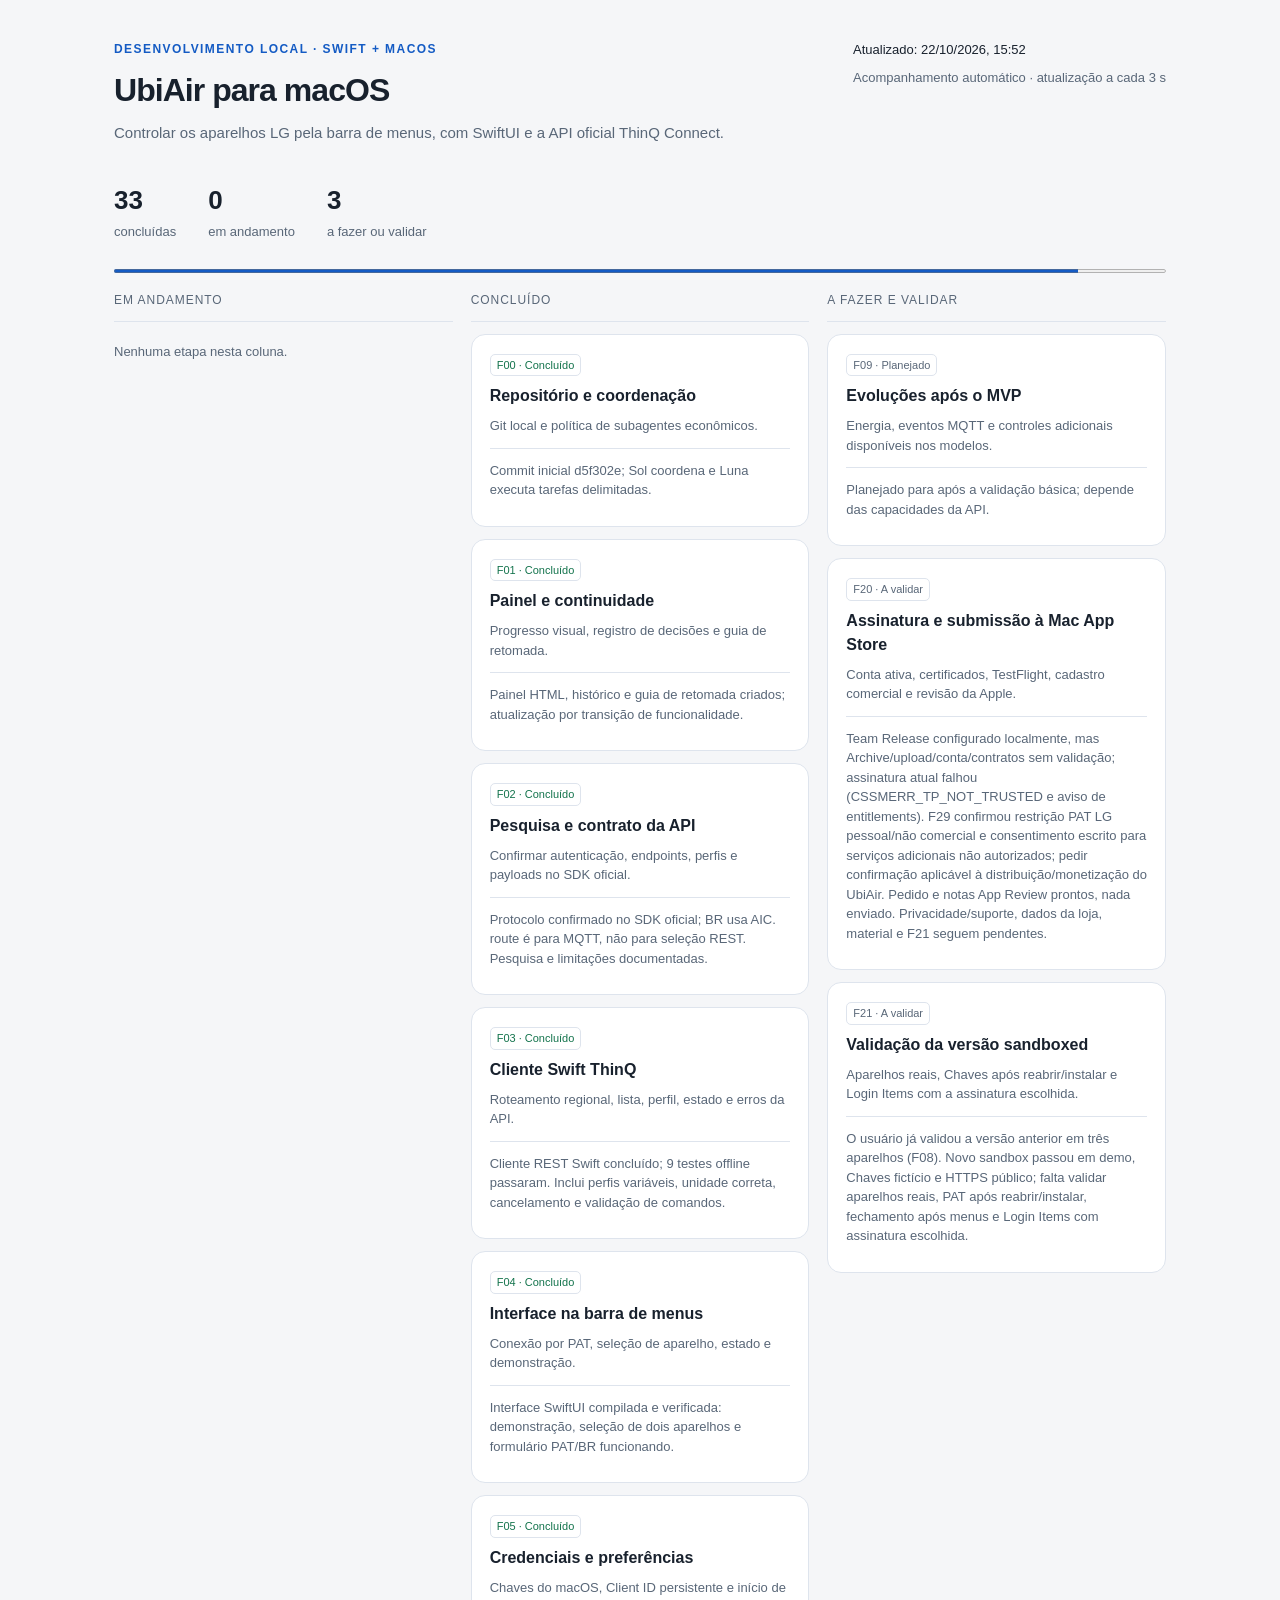
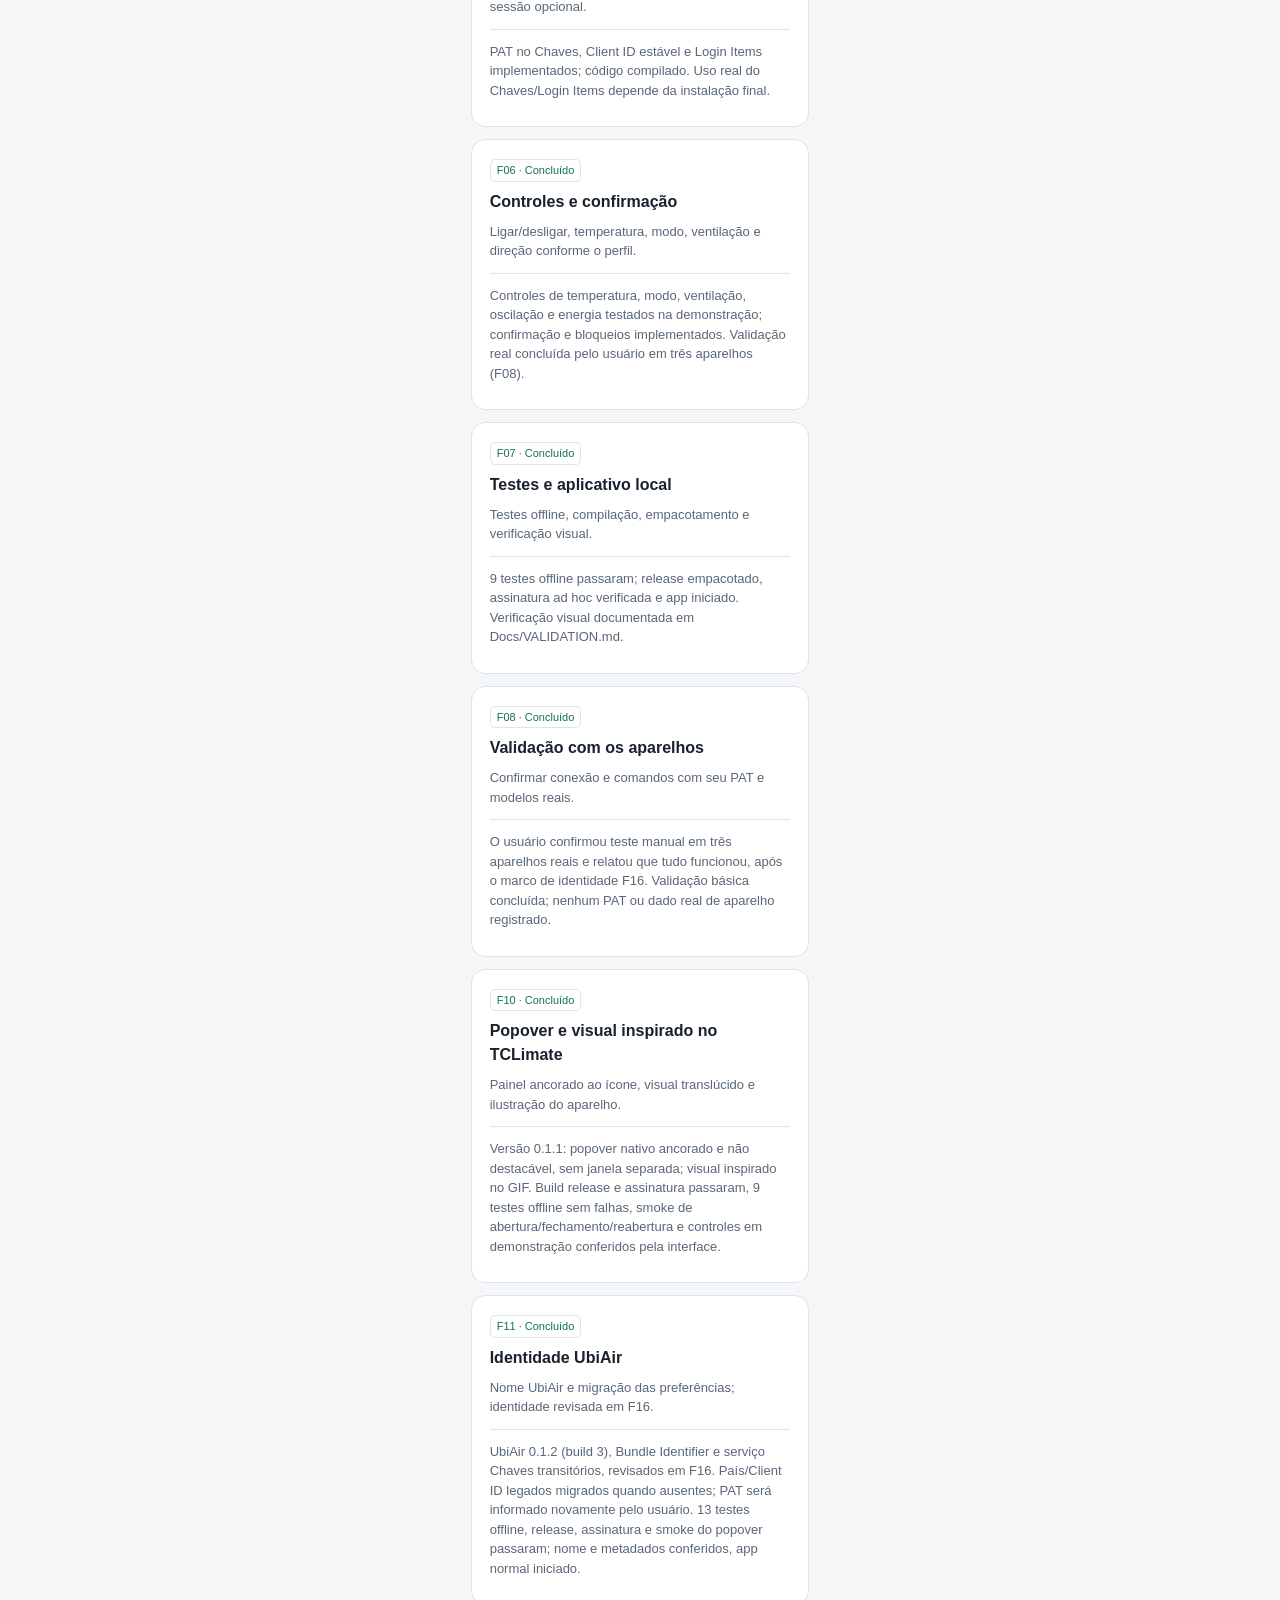
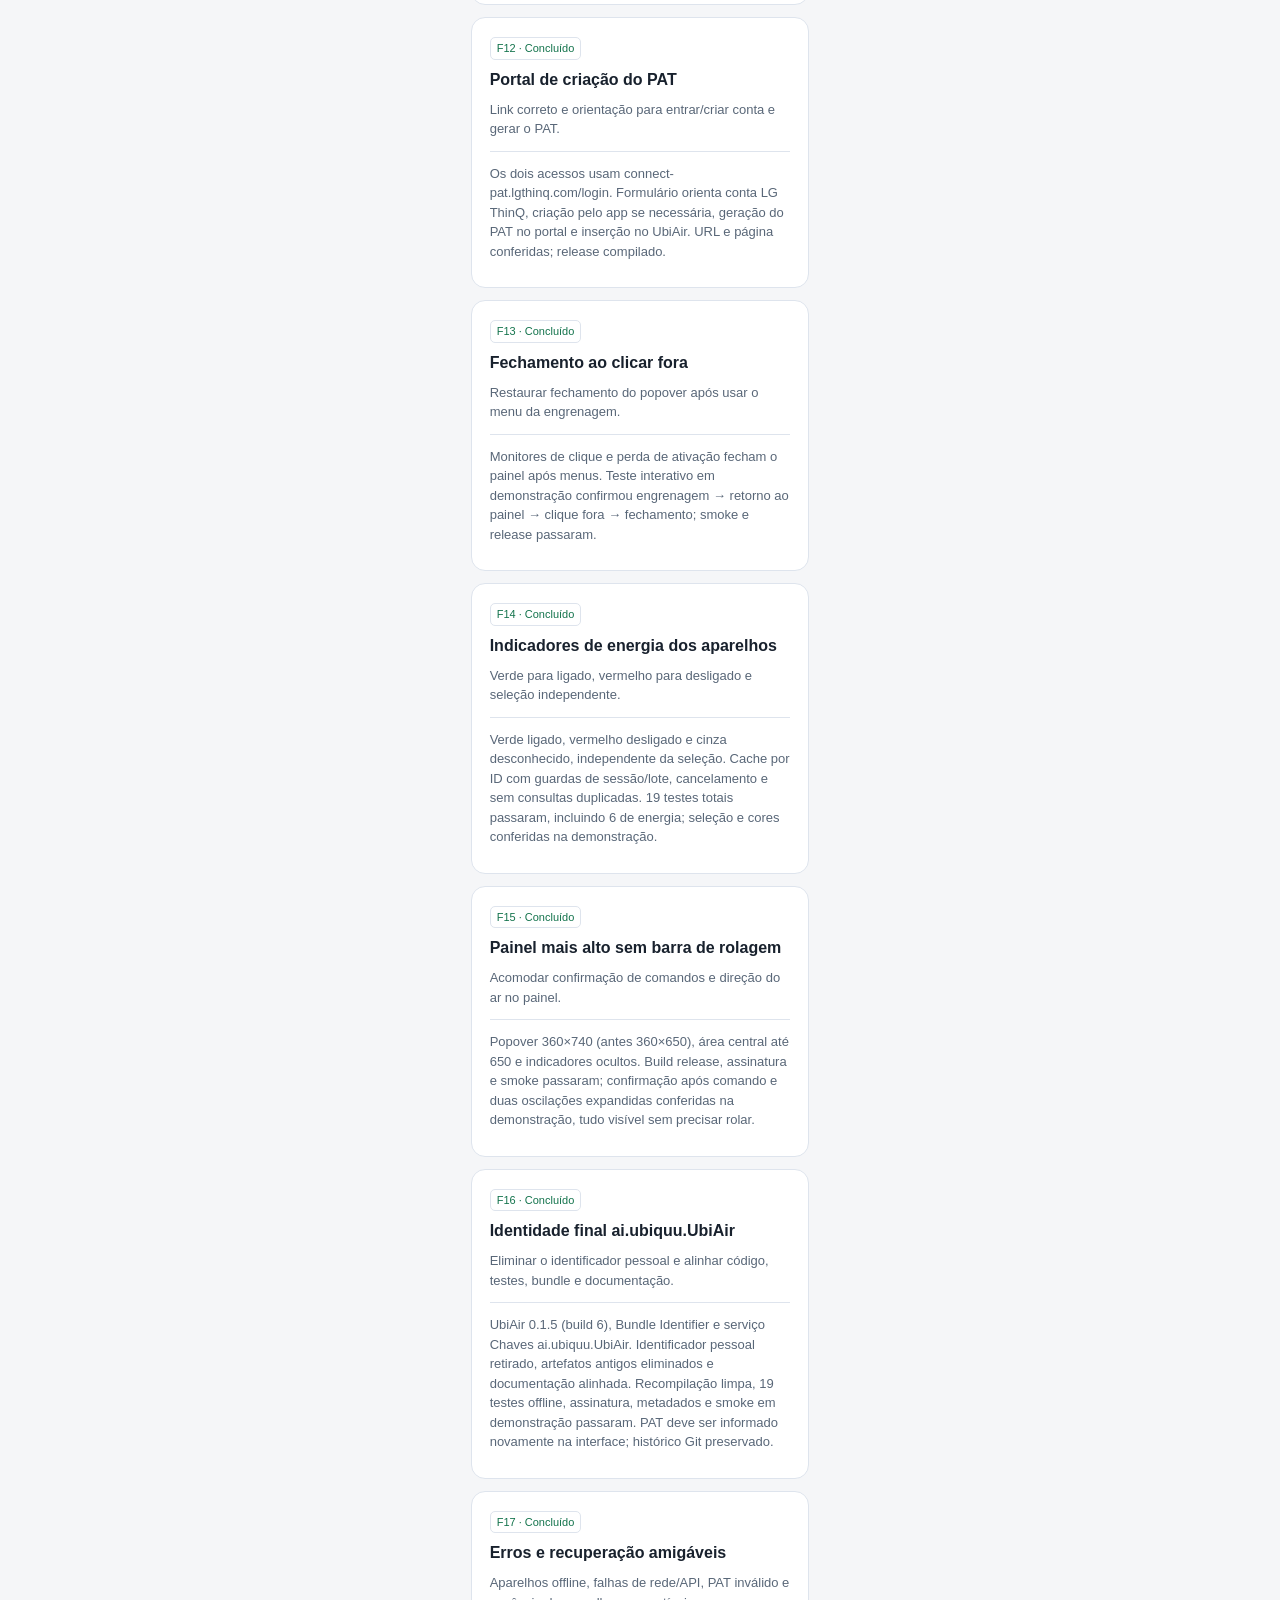
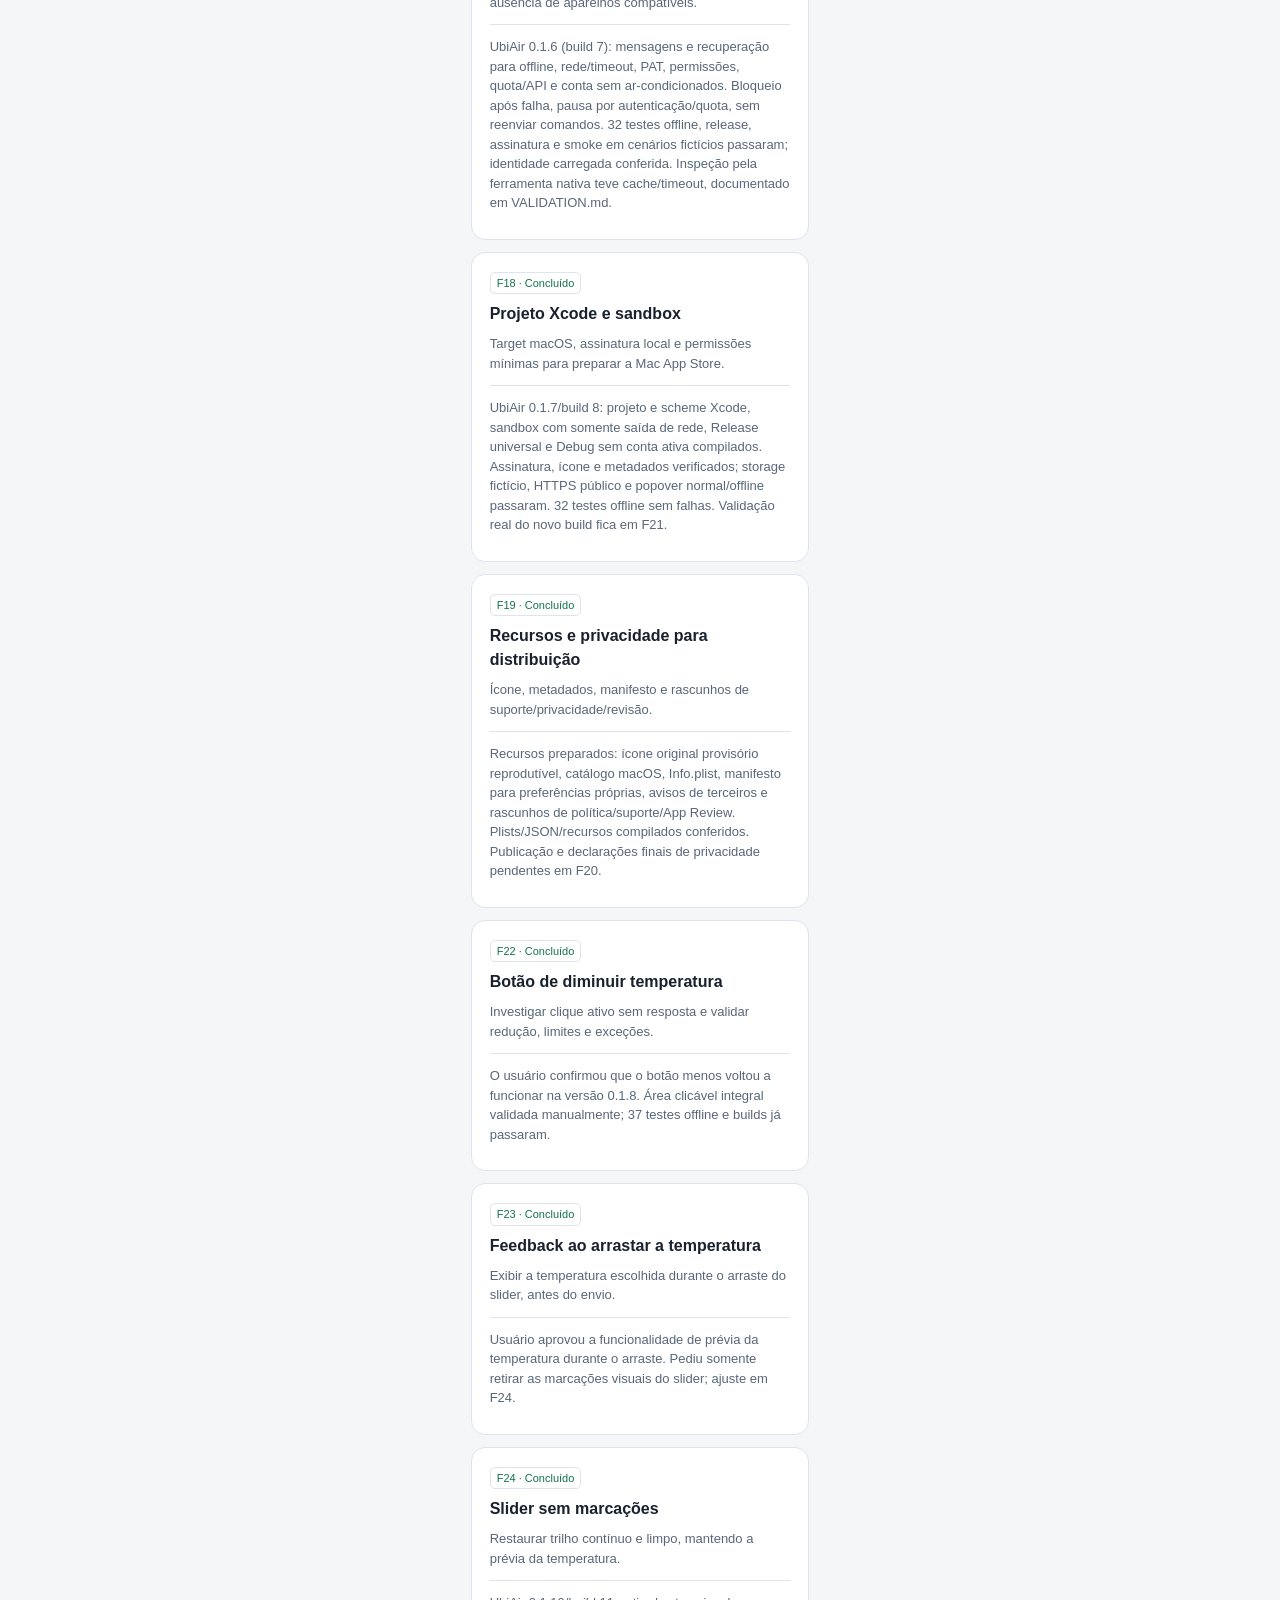
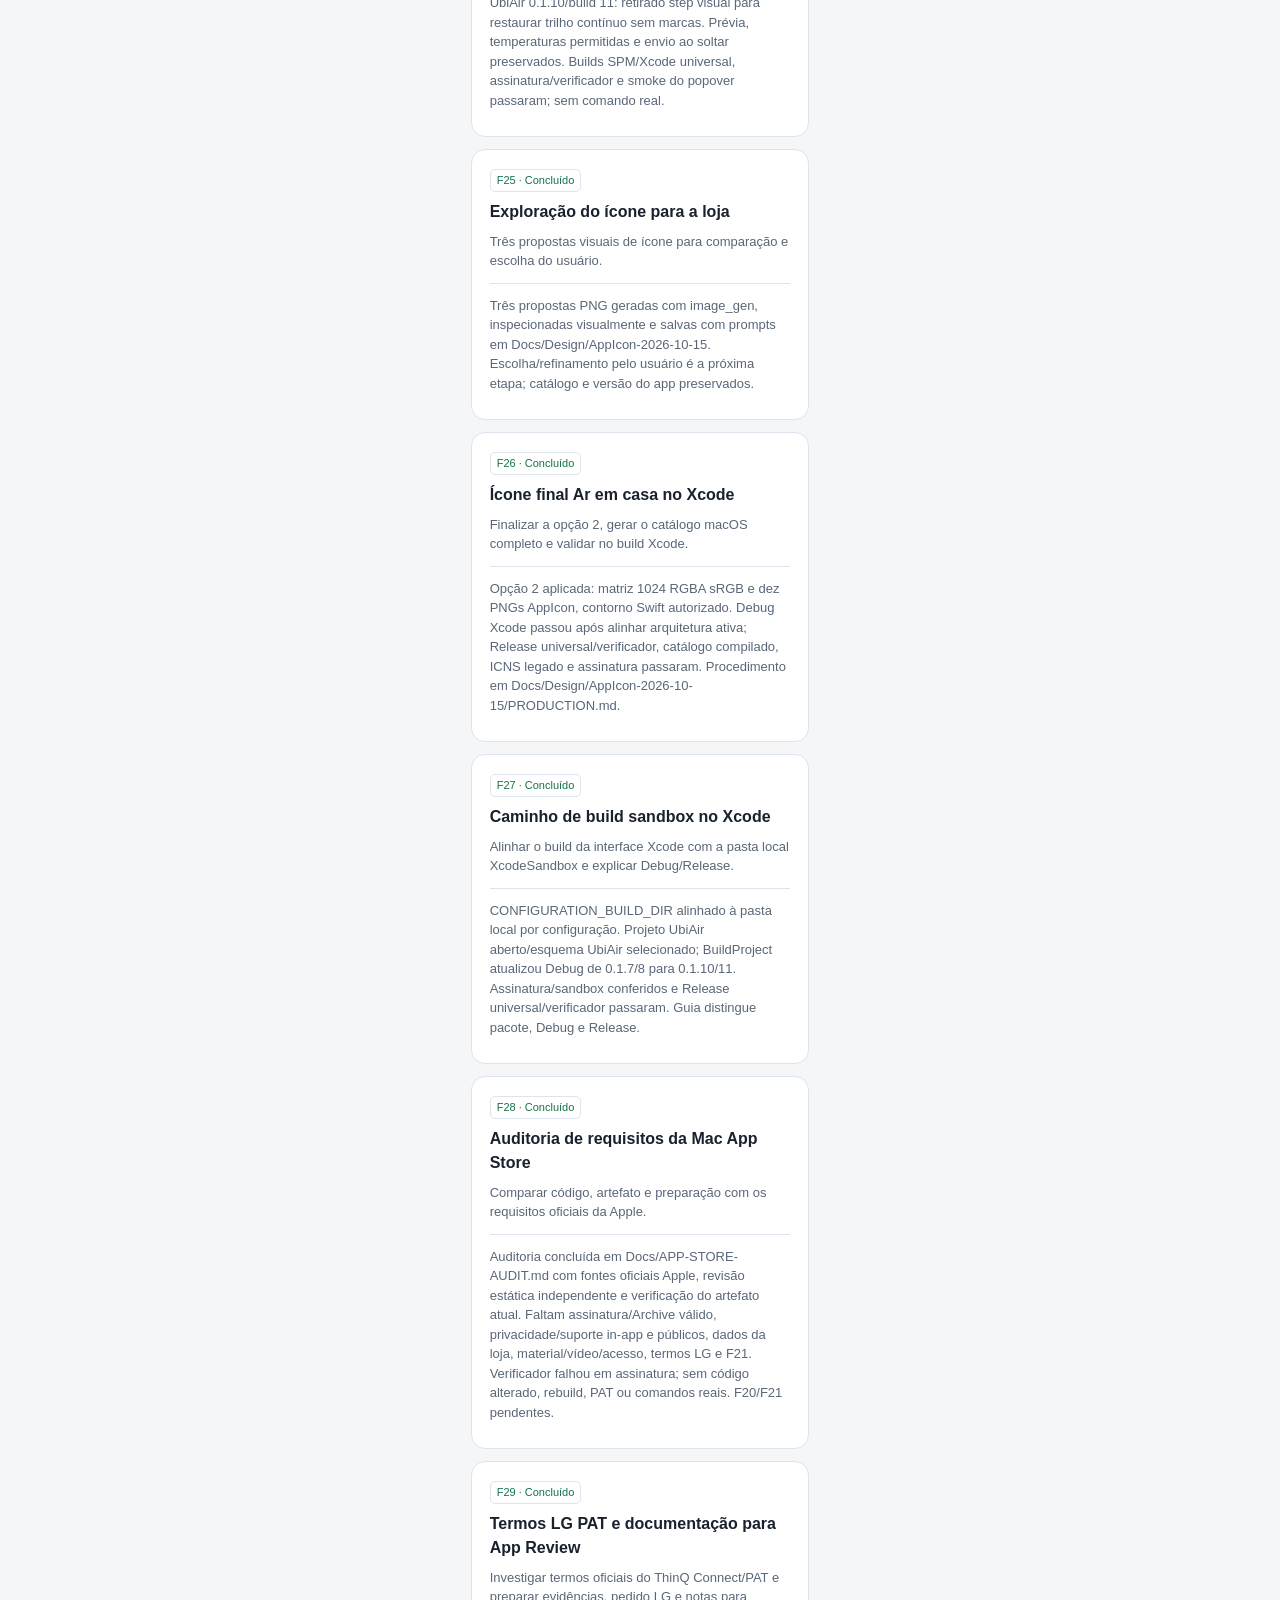
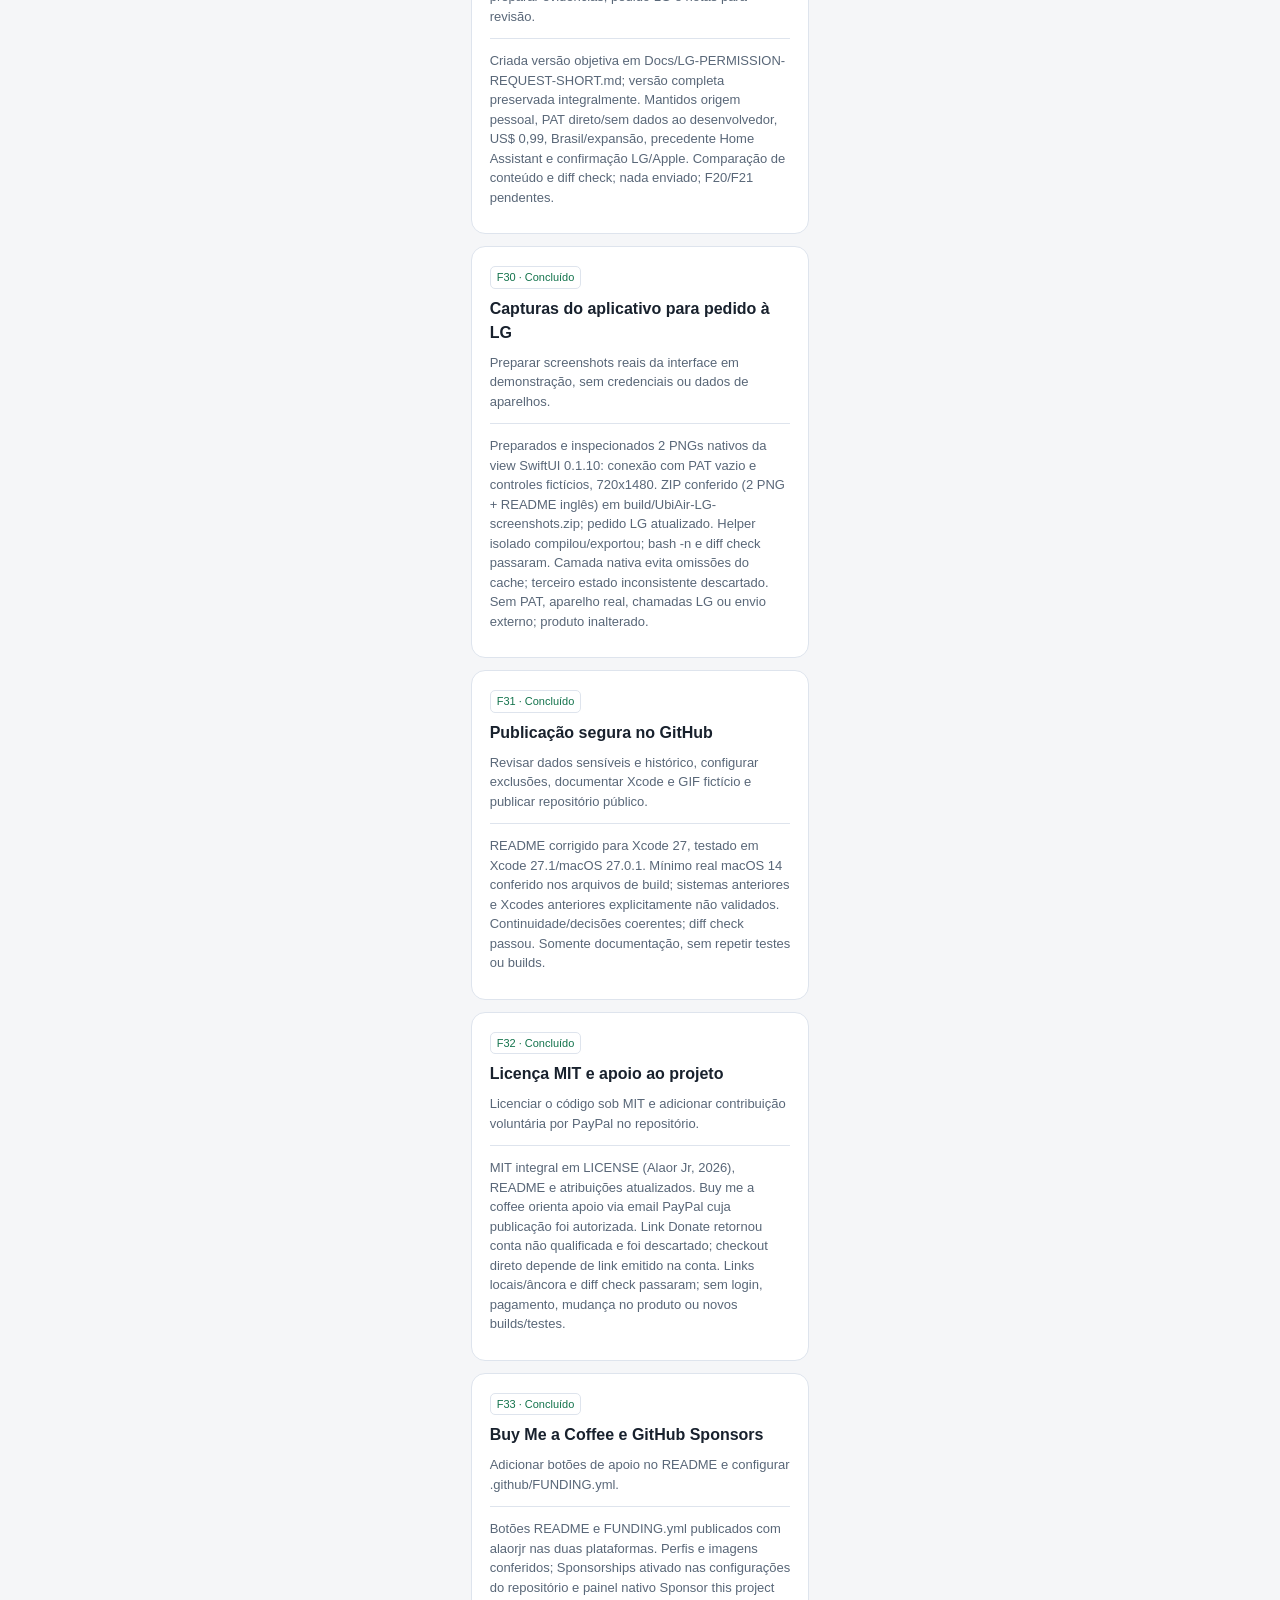
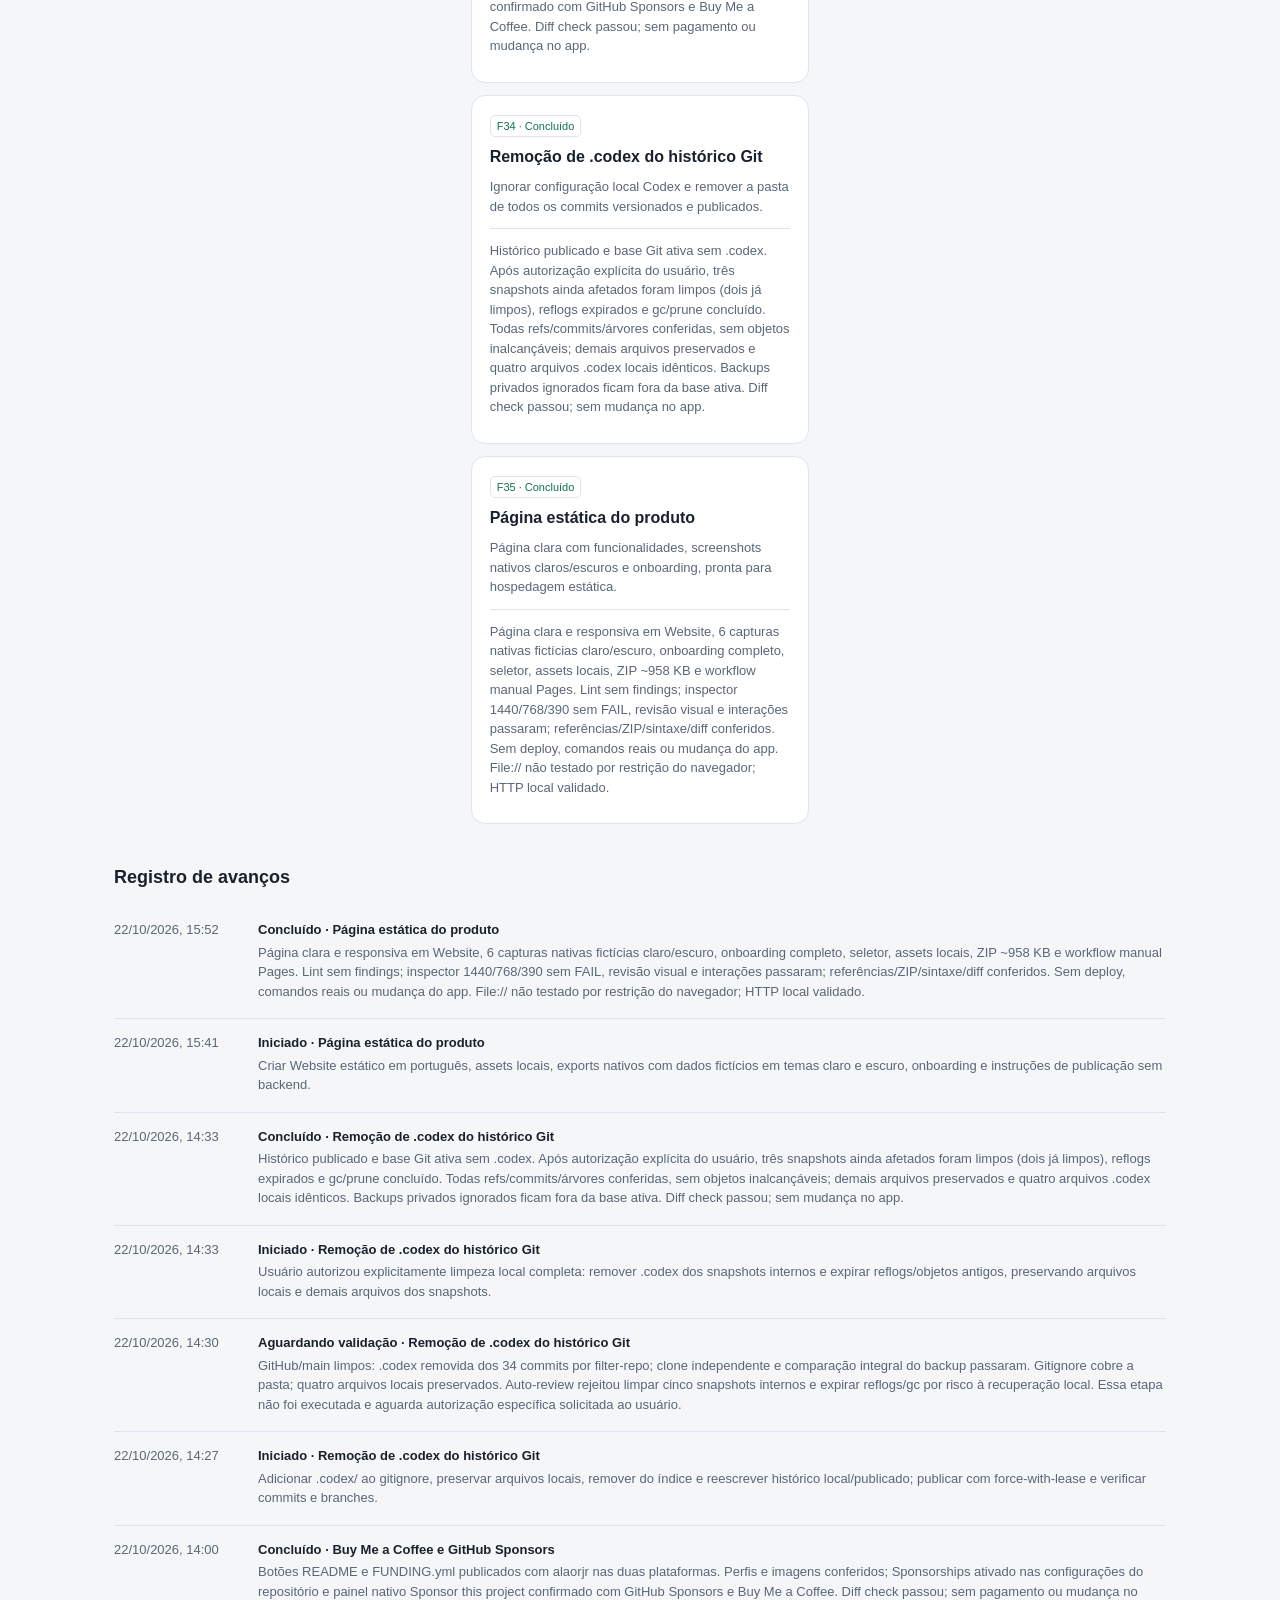
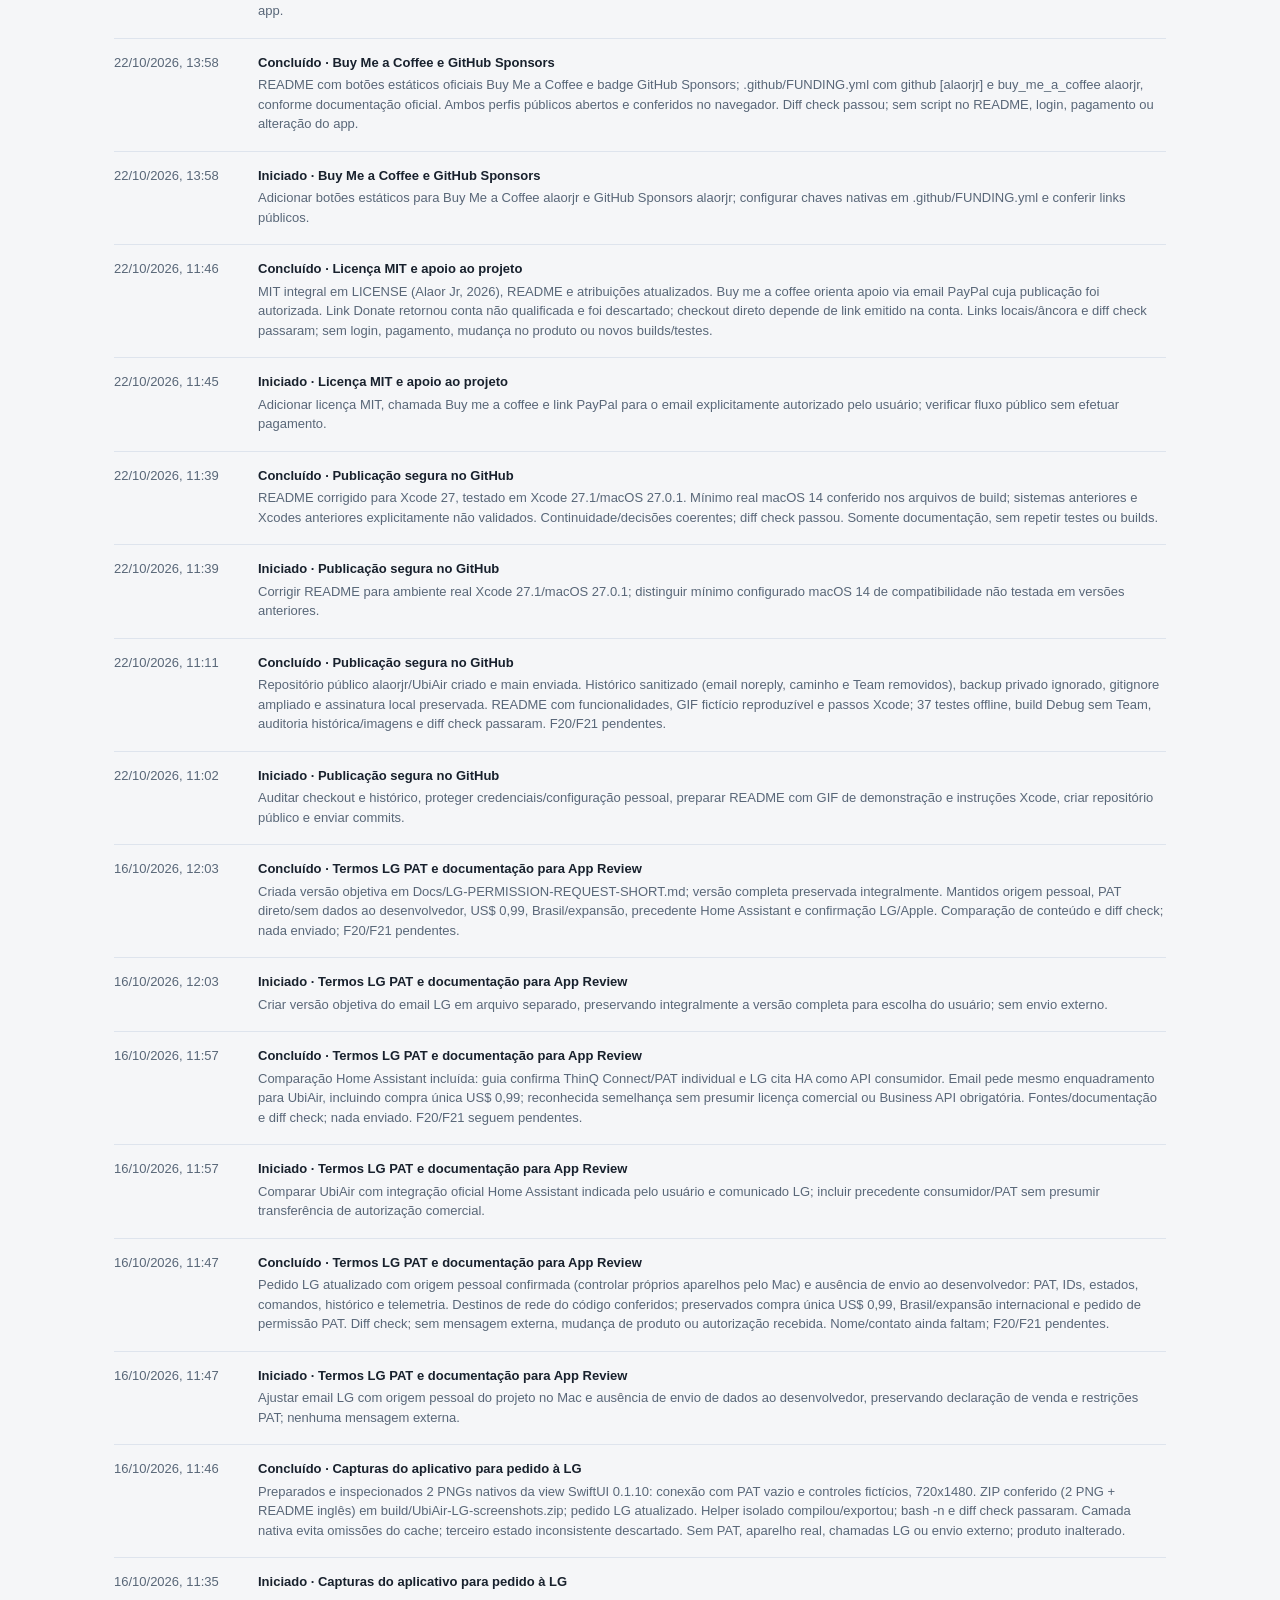
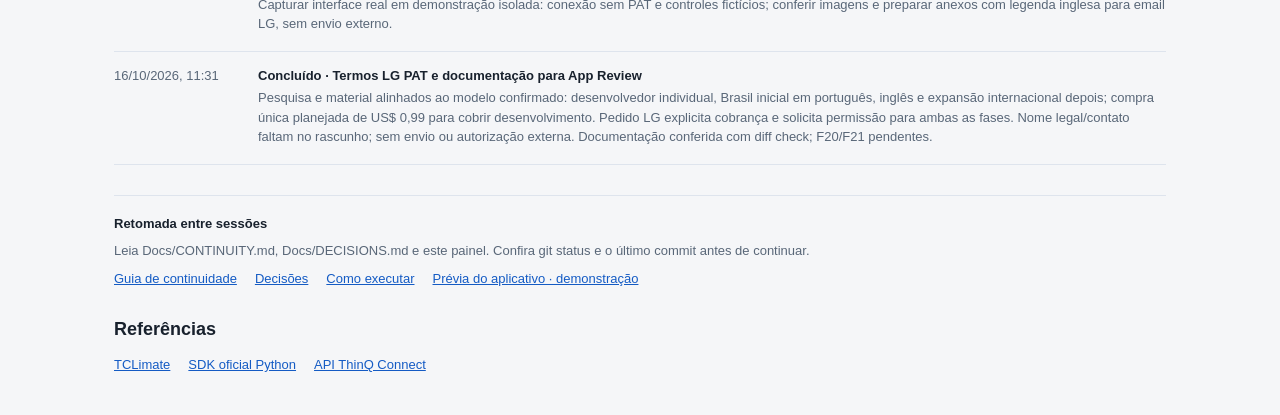
==== commit 7af3bd3b: "Add static UbiAir product page with native light and dark previews" ====
--- a/Progress/index.html
+++ b/Progress/index.html
@@ -18,7 +18,7 @@
   <footer><strong>Retomada entre sessões</strong><p id="resume"></p><div class="links"><a href="../Docs/CONTINUITY.md">Guia de continuidade</a><a href="../Docs/DECISIONS.md">Decisões</a><a href="../README.md">Como executar</a><a href="../Docs/Images/menu-panel-demo.png">Prévia do aplicativo · demonstração</a></div><h2>Referências</h2><div class="links" id="references"></div></footer>
 </main>
 <script>
-  const initial = {"project": "UbiAir para macOS", "updatedAt": "2026-10-22T14:33:39-03:00", "goal": "Controlar os aparelhos LG pela barra de menus, com SwiftUI e a API oficial ThinQ Connect.", "features": [{"id": "F00", "title": "Repositório e coordenação", "description": "Git local e política de subagentes econômicos.", "status": "done", "note": "Commit inicial d5f302e; Sol coordena e Luna executa tarefas delimitadas."}, {"id": "F01", "title": "Painel e continuidade", "description": "Progresso visual, registro de decisões e guia de retomada.", "status": "done", "note": "Painel HTML, histórico e guia de retomada criados; atualização por transição de funcionalidade.", "updatedAt": "2026-10-13T12:00:17-03:00"}, {"id": "F02", "title": "Pesquisa e contrato da API", "description": "Confirmar autenticação, endpoints, perfis e payloads no SDK oficial.", "status": "done", "note": "Protocolo confirmado no SDK oficial; BR usa AIC. route é para MQTT, não para seleção REST. Pesquisa e limitações documentadas.", "updatedAt": "2026-10-13T12:02:05-03:00"}, {"id": "F03", "title": "Cliente Swift ThinQ", "description": "Roteamento regional, lista, perfil, estado e erros da API.", "status": "done", "note": "Cliente REST Swift concluído; 9 testes offline passaram. Inclui perfis variáveis, unidade correta, cancelamento e validação de comandos.", "updatedAt": "2026-10-13T12:12:52-03:00"}, {"id": "F04", "title": "Interface na barra de menus", "description": "Conexão por PAT, seleção de aparelho, estado e demonstração.", "status": "done", "note": "Interface SwiftUI compilada e verificada: demonstração, seleção de dois aparelhos e formulário PAT/BR funcionando.", "updatedAt": "2026-10-13T15:42:04-03:00"}, {"id": "F05", "title": "Credenciais e preferências", "description": "Chaves do macOS, Client ID persistente e início de sessão opcional.", "status": "done", "note": "PAT no Chaves, Client ID estável e Login Items implementados; código compilado. Uso real do Chaves/Login Items depende da instalação final.", "updatedAt": "2026-10-13T12:12:52-03:00"}, {"id": "F06", "title": "Controles e confirmação", "description": "Ligar/desligar, temperatura, modo, ventilação e direção conforme o perfil.", "status": "done", "note": "Controles de temperatura, modo, ventilação, oscilação e energia testados na demonstração; confirmação e bloqueios implementados. Validação real concluída pelo usuário em três aparelhos (F08).", "updatedAt": "2026-10-13T15:42:04-03:00"}, {"id": "F07", "title": "Testes e aplicativo local", "description": "Testes offline, compilação, empacotamento e verificação visual.", "status": "done", "note": "9 testes offline passaram; release empacotado, assinatura ad hoc verificada e app iniciado. Verificação visual documentada em Docs/VALIDATION.md.", "updatedAt": "2026-10-13T15:42:04-03:00"}, {"id": "F08", "title": "Validação com os aparelhos", "description": "Confirmar conexão e comandos com seu PAT e modelos reais.", "status": "done", "note": "O usuário confirmou teste manual em três aparelhos reais e relatou que tudo funcionou, após o marco de identidade F16. Validação básica concluída; nenhum PAT ou dado real de aparelho registrado.", "updatedAt": "2026-10-14T13:21:07-03:00"}, {"id": "F09", "title": "Evoluções após o MVP", "description": "Energia, eventos MQTT e controles adicionais disponíveis nos modelos.", "status": "todo", "note": "Planejado para após a validação básica; depende das capacidades da API."}, {"id": "F10", "title": "Popover e visual inspirado no TCLimate", "description": "Painel ancorado ao ícone, visual translúcido e ilustração do aparelho.", "status": "done", "note": "Versão 0.1.1: popover nativo ancorado e não destacável, sem janela separada; visual inspirado no GIF. Build release e assinatura passaram, 9 testes offline sem falhas, smoke de abertura/fechamento/reabertura e controles em demonstração conferidos pela interface.", "updatedAt": "2026-10-13T16:37:49-03:00"}, {"id": "F11", "title": "Identidade UbiAir", "description": "Nome UbiAir e migração das preferências; identidade revisada em F16.", "status": "done", "note": "UbiAir 0.1.2 (build 3), Bundle Identifier e serviço Chaves transitórios, revisados em F16. País/Client ID legados migrados quando ausentes; PAT será informado novamente pelo usuário. 13 testes offline, release, assinatura e smoke do popover passaram; nome e metadados conferidos, app normal iniciado.", "updatedAt": "2026-10-14T08:40:16-03:00"}, {"id": "F12", "title": "Portal de criação do PAT", "description": "Link correto e orientação para entrar/criar conta e gerar o PAT.", "status": "done", "note": "Os dois acessos usam connect-pat.lgthinq.com/login. Formulário orienta conta LG ThinQ, criação pelo app se necessária, geração do PAT no portal e inserção no UbiAir. URL e página conferidas; release compilado.", "updatedAt": "2026-10-14T09:36:33-03:00"}, {"id": "F13", "title": "Fechamento ao clicar fora", "description": "Restaurar fechamento do popover após usar o menu da engrenagem.", "status": "done", "note": "Monitores de clique e perda de ativação fecham o painel após menus. Teste interativo em demonstração confirmou engrenagem → retorno ao painel → clique fora → fechamento; smoke e release passaram.", "updatedAt": "2026-10-14T09:36:33-03:00"}, {"id": "F14", "title": "Indicadores de energia dos aparelhos", "description": "Verde para ligado, vermelho para desligado e seleção independente.", "status": "done", "note": "Verde ligado, vermelho desligado e cinza desconhecido, independente da seleção. Cache por ID com guardas de sessão/lote, cancelamento e sem consultas duplicadas. 19 testes totais passaram, incluindo 6 de energia; seleção e cores conferidas na demonstração.", "updatedAt": "2026-10-14T09:36:34-03:00"}, {"id": "F15", "title": "Painel mais alto sem barra de rolagem", "description": "Acomodar confirmação de comandos e direção do ar no painel.", "status": "done", "note": "Popover 360×740 (antes 360×650), área central até 650 e indicadores ocultos. Build release, assinatura e smoke passaram; confirmação após comando e duas oscilações expandidas conferidas na demonstração, tudo visível sem precisar rolar.", "updatedAt": "2026-10-14T09:47:30-03:00"}, {"id": "F16", "title": "Identidade final ai.ubiquu.UbiAir", "description": "Eliminar o identificador pessoal e alinhar código, testes, bundle e documentação.", "status": "done", "note": "UbiAir 0.1.5 (build 6), Bundle Identifier e serviço Chaves ai.ubiquu.UbiAir. Identificador pessoal retirado, artefatos antigos eliminados e documentação alinhada. Recompilação limpa, 19 testes offline, assinatura, metadados e smoke em demonstração passaram. PAT deve ser informado novamente na interface; histórico Git preservado.", "updatedAt": "2026-10-14T13:15:51-03:00"}, {"id": "F17", "title": "Erros e recuperação amigáveis", "description": "Aparelhos offline, falhas de rede/API, PAT inválido e ausência de aparelhos compatíveis.", "status": "done", "note": "UbiAir 0.1.6 (build 7): mensagens e recuperação para offline, rede/timeout, PAT, permissões, quota/API e conta sem ar-condicionados. Bloqueio após falha, pausa por autenticação/quota, sem reenviar comandos. 32 testes offline, release, assinatura e smoke em cenários fictícios passaram; identidade carregada conferida. Inspeção pela ferramenta nativa teve cache/timeout, documentado em VALIDATION.md.", "updatedAt": "2026-10-14T13:42:35-03:00"}, {"id": "F18", "title": "Projeto Xcode e sandbox", "description": "Target macOS, assinatura local e permissões mínimas para preparar a Mac App Store.", "status": "done", "note": "UbiAir 0.1.7/build 8: projeto e scheme Xcode, sandbox com somente saída de rede, Release universal e Debug sem conta ativa compilados. Assinatura, ícone e metadados verificados; storage fictício, HTTPS público e popover normal/offline passaram. 32 testes offline sem falhas. Validação real do novo build fica em F21.", "updatedAt": "2026-10-14T22:14:55-03:00"}, {"id": "F19", "title": "Recursos e privacidade para distribuição", "description": "Ícone, metadados, manifesto e rascunhos de suporte/privacidade/revisão.", "status": "done", "note": "Recursos preparados: ícone original provisório reprodutível, catálogo macOS, Info.plist, manifesto para preferências próprias, avisos de terceiros e rascunhos de política/suporte/App Review. Plists/JSON/recursos compilados conferidos. Publicação e declarações finais de privacidade pendentes em F20.", "updatedAt": "2026-10-14T22:14:55-03:00"}, {"id": "F20", "title": "Assinatura e submissão à Mac App Store", "description": "Conta ativa, certificados, TestFlight, cadastro comercial e revisão da Apple.", "status": "pending", "note": "Team Release configurado localmente, mas Archive/upload/conta/contratos sem validação; assinatura atual falhou (CSSMERR_TP_NOT_TRUSTED e aviso de entitlements). F29 confirmou restrição PAT LG pessoal/não comercial e consentimento escrito para serviços adicionais não autorizados; pedir confirmação aplicável à distribuição/monetização do UbiAir. Pedido e notas App Review prontos, nada enviado. Privacidade/suporte, dados da loja, material e F21 seguem pendentes.", "updatedAt": "2026-10-16T11:08:53-03:00"}, {"id": "F21", "title": "Validação da versão sandboxed", "description": "Aparelhos reais, Chaves após reabrir/instalar e Login Items com a assinatura escolhida.", "status": "pending", "note": "O usuário já validou a versão anterior em três aparelhos (F08). Novo sandbox passou em demo, Chaves fictício e HTTPS público; falta validar aparelhos reais, PAT após reabrir/instalar, fechamento após menus e Login Items com assinatura escolhida.", "updatedAt": "2026-10-14T22:14:55-03:00"}, {"id": "F22", "title": "Botão de diminuir temperatura", "description": "Investigar clique ativo sem resposta e validar redução, limites e exceções.", "status": "done", "note": "O usuário confirmou que o botão menos voltou a funcionar na versão 0.1.8. Área clicável integral validada manualmente; 37 testes offline e builds já passaram.", "updatedAt": "2026-10-14T22:32:36-03:00"}, {"id": "F23", "title": "Feedback ao arrastar a temperatura", "description": "Exibir a temperatura escolhida durante o arraste do slider, antes do envio.", "status": "done", "note": "Usuário aprovou a funcionalidade de prévia da temperatura durante o arraste. Pediu somente retirar as marcações visuais do slider; ajuste em F24.", "updatedAt": "2026-10-14T22:39:41-03:00"}, {"id": "F24", "title": "Slider sem marcações", "description": "Restaurar trilho contínuo e limpo, mantendo a prévia da temperatura.", "status": "done", "note": "UbiAir 0.1.10/build 11: retirado step visual para restaurar trilho contínuo sem marcas. Prévia, temperaturas permitidas e envio ao soltar preservados. Builds SPM/Xcode universal, assinatura/verificador e smoke do popover passaram; sem comando real.", "updatedAt": "2026-10-14T22:40:35-03:00"}, {"id": "F25", "title": "Exploração do ícone para a loja", "description": "Três propostas visuais de ícone para comparação e escolha do usuário.", "status": "done", "note": "Três propostas PNG geradas com image_gen, inspecionadas visualmente e salvas com prompts em Docs/Design/AppIcon-2026-10-15. Escolha/refinamento pelo usuário é a próxima etapa; catálogo e versão do app preservados.", "updatedAt": "2026-10-15T07:55:41-03:00"}, {"id": "F26", "title": "Ícone final Ar em casa no Xcode", "description": "Finalizar a opção 2, gerar o catálogo macOS completo e validar no build Xcode.", "status": "done", "note": "Opção 2 aplicada: matriz 1024 RGBA sRGB e dez PNGs AppIcon, contorno Swift autorizado. Debug Xcode passou após alinhar arquitetura ativa; Release universal/verificador, catálogo compilado, ICNS legado e assinatura passaram. Procedimento em Docs/Design/AppIcon-2026-10-15/PRODUCTION.md.", "updatedAt": "2026-10-15T08:08:44-03:00"}, {"id": "F27", "title": "Caminho de build sandbox no Xcode", "description": "Alinhar o build da interface Xcode com a pasta local XcodeSandbox e explicar Debug/Release.", "status": "done", "note": "CONFIGURATION_BUILD_DIR alinhado à pasta local por configuração. Projeto UbiAir aberto/esquema UbiAir selecionado; BuildProject atualizou Debug de 0.1.7/8 para 0.1.10/11. Assinatura/sandbox conferidos e Release universal/verificador passaram. Guia distingue pacote, Debug e Release.", "updatedAt": "2026-10-15T08:23:37-03:00"}, {"id": "F28", "title": "Auditoria de requisitos da Mac App Store", "description": "Comparar código, artefato e preparação com os requisitos oficiais da Apple.", "status": "done", "note": "Auditoria concluída em Docs/APP-STORE-AUDIT.md com fontes oficiais Apple, revisão estática independente e verificação do artefato atual. Faltam assinatura/Archive válido, privacidade/suporte in-app e públicos, dados da loja, material/vídeo/acesso, termos LG e F21. Verificador falhou em assinatura; sem código alterado, rebuild, PAT ou comandos reais. F20/F21 pendentes.", "updatedAt": "2026-10-16T10:12:49-03:00"}, {"id": "F29", "title": "Termos LG PAT e documentação para App Review", "description": "Investigar termos oficiais do ThinQ Connect/PAT e preparar evidências, pedido LG e notas para revisão.", "status": "done", "note": "Criada versão objetiva em Docs/LG-PERMISSION-REQUEST-SHORT.md; versão completa preservada integralmente. Mantidos origem pessoal, PAT direto/sem dados ao desenvolvedor, US$ 0,99, Brasil/expansão, precedente Home Assistant e confirmação LG/Apple. Comparação de conteúdo e diff check; nada enviado; F20/F21 pendentes.", "updatedAt": "2026-10-16T12:03:17-03:00"}, {"id": "F30", "title": "Capturas do aplicativo para pedido à LG", "description": "Preparar screenshots reais da interface em demonstração, sem credenciais ou dados de aparelhos.", "status": "done", "note": "Preparados e inspecionados 2 PNGs nativos da view SwiftUI 0.1.10: conexão com PAT vazio e controles fictícios, 720x1480. ZIP conferido (2 PNG + README inglês) em build/UbiAir-LG-screenshots.zip; pedido LG atualizado. Helper isolado compilou/exportou; bash -n e diff check passaram. Camada nativa evita omissões do cache; terceiro estado inconsistente descartado. Sem PAT, aparelho real, chamadas LG ou envio externo; produto inalterado.", "updatedAt": "2026-10-16T11:46:45-03:00"}, {"id": "F31", "title": "Publicação segura no GitHub", "description": "Revisar dados sensíveis e histórico, configurar exclusões, documentar Xcode e GIF fictício e publicar repositório público.", "status": "done", "note": "README corrigido para Xcode 27, testado em Xcode 27.1/macOS 27.0.1. Mínimo real macOS 14 conferido nos arquivos de build; sistemas anteriores e Xcodes anteriores explicitamente não validados. Continuidade/decisões coerentes; diff check passou. Somente documentação, sem repetir testes ou builds.", "updatedAt": "2026-10-22T11:39:10-03:00"}, {"id": "F32", "title": "Licença MIT e apoio ao projeto", "description": "Licenciar o código sob MIT e adicionar contribuição voluntária por PayPal no repositório.", "status": "done", "note": "MIT integral em LICENSE (Alaor Jr, 2026), README e atribuições atualizados. Buy me a coffee orienta apoio via email PayPal cuja publicação foi autorizada. Link Donate retornou conta não qualificada e foi descartado; checkout direto depende de link emitido na conta. Links locais/âncora e diff check passaram; sem login, pagamento, mudança no produto ou novos builds/testes.", "updatedAt": "2026-10-22T11:46:35-03:00"}, {"id": "F33", "title": "Buy Me a Coffee e GitHub Sponsors", "description": "Adicionar botões de apoio no README e configurar .github/FUNDING.yml.", "status": "done", "note": "Botões README e FUNDING.yml publicados com alaorjr nas duas plataformas. Perfis e imagens conferidos; Sponsorships ativado nas configurações do repositório e painel nativo Sponsor this project confirmado com GitHub Sponsors e Buy Me a Coffee. Diff check passou; sem pagamento ou mudança no app.", "updatedAt": "2026-10-22T14:00:12-03:00"}, {"id": "F34", "title": "Remoção de .codex do histórico Git", "description": "Ignorar configuração local Codex e remover a pasta de todos os commits versionados e publicados.", "status": "done", "note": "Histórico publicado e base Git ativa sem .codex. Após autorização explícita do usuário, três snapshots ainda afetados foram limpos (dois já limpos), reflogs expirados e gc/prune concluído. Todas refs/commits/árvores conferidas, sem objetos inalcançáveis; demais arquivos preservados e quatro arquivos .codex locais idênticos. Backups privados ignorados ficam fora da base ativa. Diff check passou; sem mudança no app.", "updatedAt": "2026-10-22T14:33:39-03:00"}], "events": [{"at": "2026-10-22T14:33:39-03:00", "feature": "F34", "title": "Remoção de .codex do histórico Git", "action": "done", "note": "Histórico publicado e base Git ativa sem .codex. Após autorização explícita do usuário, três snapshots ainda afetados foram limpos (dois já limpos), reflogs expirados e gc/prune concluído. Todas refs/commits/árvores conferidas, sem objetos inalcançáveis; demais arquivos preservados e quatro arquivos .codex locais idênticos. Backups privados ignorados ficam fora da base ativa. Diff check passou; sem mudança no app."}, {"at": "2026-10-22T14:33:08-03:00", "feature": "F34", "title": "Remoção de .codex do histórico Git", "action": "start", "note": "Usuário autorizou explicitamente limpeza local completa: remover .codex dos snapshots internos e expirar reflogs/objetos antigos, preservando arquivos locais e demais arquivos dos snapshots."}, {"at": "2026-10-22T14:30:22-03:00", "feature": "F34", "title": "Remoção de .codex do histórico Git", "action": "pending", "note": "GitHub/main limpos: .codex removida dos 34 commits por filter-repo; clone independente e comparação integral do backup passaram. Gitignore cobre a pasta; quatro arquivos locais preservados. Auto-review rejeitou limpar cinco snapshots internos e expirar reflogs/gc por risco à recuperação local. Essa etapa não foi executada e aguarda autorização específica solicitada ao usuário."}, {"at": "2026-10-22T14:27:08-03:00", "feature": "F34", "title": "Remoção de .codex do histórico Git", "action": "start", "note": "Adicionar .codex/ ao gitignore, preservar arquivos locais, remover do índice e reescrever histórico local/publicado; publicar com force-with-lease e verificar commits e branches."}, {"at": "2026-10-22T14:00:12-03:00", "feature": "F33", "title": "Buy Me a Coffee e GitHub Sponsors", "action": "done", "note": "Botões README e FUNDING.yml publicados com alaorjr nas duas plataformas. Perfis e imagens conferidos; Sponsorships ativado nas configurações do repositório e painel nativo Sponsor this project confirmado com GitHub Sponsors e Buy Me a Coffee. Diff check passou; sem pagamento ou mudança no app."}, {"at": "2026-10-22T13:58:38-03:00", "feature": "F33", "title": "Buy Me a Coffee e GitHub Sponsors", "action": "done", "note": "README com botões estáticos oficiais Buy Me a Coffee e badge GitHub Sponsors; .github/FUNDING.yml com github [alaorjr] e buy_me_a_coffee alaorjr, conforme documentação oficial. Ambos perfis públicos abertos e conferidos no navegador. Diff check passou; sem script no README, login, pagamento ou alteração do app."}, {"at": "2026-10-22T13:58:10-03:00", "feature": "F33", "title": "Buy Me a Coffee e GitHub Sponsors", "action": "start", "note": "Adicionar botões estáticos para Buy Me a Coffee alaorjr e GitHub Sponsors alaorjr; configurar chaves nativas em .github/FUNDING.yml e conferir links públicos."}, {"at": "2026-10-22T11:46:35-03:00", "feature": "F32", "title": "Licença MIT e apoio ao projeto", "action": "done", "note": "MIT integral em LICENSE (Alaor Jr, 2026), README e atribuições atualizados. Buy me a coffee orienta apoio via email PayPal cuja publicação foi autorizada. Link Donate retornou conta não qualificada e foi descartado; checkout direto depende de link emitido na conta. Links locais/âncora e diff check passaram; sem login, pagamento, mudança no produto ou novos builds/testes."}, {"at": "2026-10-22T11:45:23-03:00", "feature": "F32", "title": "Licença MIT e apoio ao projeto", "action": "start", "note": "Adicionar licença MIT, chamada Buy me a coffee e link PayPal para o email explicitamente autorizado pelo usuário; verificar fluxo público sem efetuar pagamento."}, {"at": "2026-10-22T11:39:10-03:00", "feature": "F31", "title": "Publicação segura no GitHub", "action": "done", "note": "README corrigido para Xcode 27, testado em Xcode 27.1/macOS 27.0.1. Mínimo real macOS 14 conferido nos arquivos de build; sistemas anteriores e Xcodes anteriores explicitamente não validados. Continuidade/decisões coerentes; diff check passou. Somente documentação, sem repetir testes ou builds."}, {"at": "2026-10-22T11:39:08-03:00", "feature": "F31", "title": "Publicação segura no GitHub", "action": "start", "note": "Corrigir README para ambiente real Xcode 27.1/macOS 27.0.1; distinguir mínimo configurado macOS 14 de compatibilidade não testada em versões anteriores."}, {"at": "2026-10-22T11:11:06-03:00", "feature": "F31", "title": "Publicação segura no GitHub", "action": "done", "note": "Repositório público alaorjr/UbiAir criado e main enviada. Histórico sanitizado (email noreply, caminho e Team removidos), backup privado ignorado, gitignore ampliado e assinatura local preservada. README com funcionalidades, GIF fictício reproduzível e passos Xcode; 37 testes offline, build Debug sem Team, auditoria histórica/imagens e diff check passaram. F20/F21 pendentes."}, {"at": "2026-10-22T11:02:21-03:00", "feature": "F31", "title": "Publicação segura no GitHub", "action": "start", "note": "Auditar checkout e histórico, proteger credenciais/configuração pessoal, preparar README com GIF de demonstração e instruções Xcode, criar repositório público e enviar commits."}, {"at": "2026-10-16T12:03:17-03:00", "feature": "F29", "title": "Termos LG PAT e documentação para App Review", "action": "done", "note": "Criada versão objetiva em Docs/LG-PERMISSION-REQUEST-SHORT.md; versão completa preservada integralmente. Mantidos origem pessoal, PAT direto/sem dados ao desenvolvedor, US$ 0,99, Brasil/expansão, precedente Home Assistant e confirmação LG/Apple. Comparação de conteúdo e diff check; nada enviado; F20/F21 pendentes."}, {"at": "2026-10-16T12:03:17-03:00", "feature": "F29", "title": "Termos LG PAT e documentação para App Review", "action": "start", "note": "Criar versão objetiva do email LG em arquivo separado, preservando integralmente a versão completa para escolha do usuário; sem envio externo."}, {"at": "2026-10-16T11:57:51-03:00", "feature": "F29", "title": "Termos LG PAT e documentação para App Review", "action": "done", "note": "Comparação Home Assistant incluída: guia confirma ThinQ Connect/PAT individual e LG cita HA como API consumidor. Email pede mesmo enquadramento para UbiAir, incluindo compra única US$ 0,99; reconhecida semelhança sem presumir licença comercial ou Business API obrigatória. Fontes/documentação e diff check; nada enviado. F20/F21 seguem pendentes."}, {"at": "2026-10-16T11:57:51-03:00", "feature": "F29", "title": "Termos LG PAT e documentação para App Review", "action": "start", "note": "Comparar UbiAir com integração oficial Home Assistant indicada pelo usuário e comunicado LG; incluir precedente consumidor/PAT sem presumir transferência de autorização comercial."}, {"at": "2026-10-16T11:47:31-03:00", "feature": "F29", "title": "Termos LG PAT e documentação para App Review", "action": "done", "note": "Pedido LG atualizado com origem pessoal confirmada (controlar próprios aparelhos pelo Mac) e ausência de envio ao desenvolvedor: PAT, IDs, estados, comandos, histórico e telemetria. Destinos de rede do código conferidos; preservados compra única US$ 0,99, Brasil/expansão internacional e pedido de permissão PAT. Diff check; sem mensagem externa, mudança de produto ou autorização recebida. Nome/contato ainda faltam; F20/F21 pendentes."}, {"at": "2026-10-16T11:47:09-03:00", "feature": "F29", "title": "Termos LG PAT e documentação para App Review", "action": "start", "note": "Ajustar email LG com origem pessoal do projeto no Mac e ausência de envio de dados ao desenvolvedor, preservando declaração de venda e restrições PAT; nenhuma mensagem externa."}, {"at": "2026-10-16T11:46:45-03:00", "feature": "F30", "title": "Capturas do aplicativo para pedido à LG", "action": "done", "note": "Preparados e inspecionados 2 PNGs nativos da view SwiftUI 0.1.10: conexão com PAT vazio e controles fictícios, 720x1480. ZIP conferido (2 PNG + README inglês) em build/UbiAir-LG-screenshots.zip; pedido LG atualizado. Helper isolado compilou/exportou; bash -n e diff check passaram. Camada nativa evita omissões do cache; terceiro estado inconsistente descartado. Sem PAT, aparelho real, chamadas LG ou envio externo; produto inalterado."}, {"at": "2026-10-16T11:35:05-03:00", "feature": "F30", "title": "Capturas do aplicativo para pedido à LG", "action": "start", "note": "Capturar interface real em demonstração isolada: conexão sem PAT e controles fictícios; conferir imagens e preparar anexos com legenda inglesa para email LG, sem envio externo."}, {"at": "2026-10-16T11:31:26-03:00", "feature": "F29", "title": "Termos LG PAT e documentação para App Review", "action": "done", "note": "Pesquisa e material alinhados ao modelo confirmado: desenvolvedor individual, Brasil inicial em português, inglês e expansão internacional depois; compra única planejada de US$ 0,99 para cobrir desenvolvimento. Pedido LG explicita cobrança e solicita permissão para ambas as fases. Nome legal/contato faltam no rascunho; sem envio ou autorização externa. Documentação conferida com diff check; F20/F21 pendentes."}, {"at": "2026-10-16T11:31:16-03:00", "feature": "F29", "title": "Termos LG PAT e documentação para App Review", "action": "start", "note": "Adequar pedido LG e notas Apple ao modelo informado: desenvolvedor individual, Brasil inicial, expansão internacional com inglês e compra única planejada de US$ 0,99 para cobrir custos; sem envio externo."}, {"at": "2026-10-16T11:08:53-03:00", "feature": "F29", "title": "Termos LG PAT e documentação para App Review", "action": "done", "note": "Documentação PAT e FAQ oficial LG lidos no navegador: pessoal/não comercial, consentimento escrito para serviços adicionais não autorizados. Termos gerais e chave fixa documentada conferidos. Criados investigação, pedido LG em inglês e notas App Review com autorização condicionada à prova; revisão técnica independente e diff check. Sem envio, PAT, comandos reais ou alteração de código; consentimento/distribuição permanecem pendentes F20."}, {"at": "2026-10-16T11:08:53-03:00", "feature": "F20", "title": "Assinatura e submissão à Mac App Store", "action": "pending", "note": "Team Release configurado localmente, mas Archive/upload/conta/contratos sem validação; assinatura atual falhou (CSSMERR_TP_NOT_TRUSTED e aviso de entitlements). F29 confirmou restrição PAT LG pessoal/não comercial e consentimento escrito para serviços adicionais não autorizados; pedir confirmação aplicável à distribuição/monetização do UbiAir. Pedido e notas App Review prontos, nada enviado. Privacidade/suporte, dados da loja, material e F21 seguem pendentes."}, {"at": "2026-10-16T11:05:55-03:00", "feature": "F29", "title": "Termos LG PAT e documentação para App Review", "action": "start", "note": "Investigar condições oficiais do PAT e distribuição do cliente macOS direto com token do usuário; preparar pedido LG e material fiel para App Review, sem enviar mensagens ou credenciais."}, {"at": "2026-10-16T10:12:49-03:00", "feature": "F28", "title": "Auditoria de requisitos da Mac App Store", "action": "done", "note": "Auditoria concluída em Docs/APP-STORE-AUDIT.md com fontes oficiais Apple, revisão estática independente e verificação do artefato atual. Faltam assinatura/Archive válido, privacidade/suporte in-app e públicos, dados da loja, material/vídeo/acesso, termos LG e F21. Verificador falhou em assinatura; sem código alterado, rebuild, PAT ou comandos reais. F20/F21 pendentes."}, {"at": "2026-10-16T10:12:49-03:00", "feature": "F20", "title": "Assinatura e submissão à Mac App Store", "action": "pending", "note": "Auditoria 16/10/2026: Team já configurado no Release local, mas conta/contratos não consultados. Artefato atual falhou em codesign (CSSMERR_TP_NOT_TRUSTED) e extração avisou entitlements inválidos; investigar assinatura/Archive e validar upload. Faltam URLs e links in-app de privacidade/suporte, declaração de dados, termos LG, vídeo/acesso App Review e material/cadastro. TestFlight recomendado; nenhuma submissão comprovada."}, {"at": "2026-10-16T10:12:06-03:00", "feature": "F28", "title": "Auditoria de requisitos da Mac App Store", "action": "start", "note": "Auditar configuração, artefato Release e pendências de privacidade, App Review e cadastro com fontes oficiais Apple; preservar alterações locais."}, {"at": "2026-10-15T08:23:37-03:00", "feature": "F27", "title": "Caminho de build sandbox no Xcode", "action": "done", "note": "CONFIGURATION_BUILD_DIR alinhado à pasta local por configuração. Projeto UbiAir aberto/esquema UbiAir selecionado; BuildProject atualizou Debug de 0.1.7/8 para 0.1.10/11. Assinatura/sandbox conferidos e Release universal/verificador passaram. Guia distingue pacote, Debug e Release."}, {"at": "2026-10-15T08:17:29-03:00", "feature": "F27", "title": "Caminho de build sandbox no Xcode", "action": "start", "note": "Corrigir saída do build Xcode: Debug local estava na versão 0.1.7 enquanto Release do script está em 0.1.10; alinhar DerivedData ao build/XcodeSandbox e validar Cmd+B."}, {"at": "2026-10-15T08:08:44-03:00", "feature": "F26", "title": "Ícone final Ar em casa no Xcode", "action": "done", "note": "Opção 2 aplicada: matriz 1024 RGBA sRGB e dez PNGs AppIcon, contorno Swift autorizado. Debug Xcode passou após alinhar arquitetura ativa; Release universal/verificador, catálogo compilado, ICNS legado e assinatura passaram. Procedimento em Docs/Design/AppIcon-2026-10-15/PRODUCTION.md."}, {"at": "2026-10-15T07:57:31-03:00", "feature": "F26", "title": "Ícone final Ar em casa no Xcode", "action": "start", "note": "Opção 2 escolhida: finalizar arte sem fundo externo, exportar dez PNGs macOS de 16 a 1024 px e configurar/validar AppIcon no Xcode."}, {"at": "2026-10-15T07:55:41-03:00", "feature": "F25", "title": "Exploração do ícone para a loja", "action": "done", "note": "Três propostas PNG geradas com image_gen, inspecionadas visualmente e salvas com prompts em Docs/Design/AppIcon-2026-10-15. Escolha/refinamento pelo usuário é a próxima etapa; catálogo e versão do app preservados."}, {"at": "2026-10-15T07:53:28-03:00", "feature": "F25", "title": "Exploração do ícone para a loja", "action": "start", "note": "Gerar três propostas originais de ícone UbiAir: monograma de vento, aparelho estilizado e floco refinado; preservar o ícone atual."}, {"at": "2026-10-14T22:40:35-03:00", "feature": "F24", "title": "Slider sem marcações", "action": "done", "note": "UbiAir 0.1.10/build 11: retirado step visual para restaurar trilho contínuo sem marcas. Prévia, temperaturas permitidas e envio ao soltar preservados. Builds SPM/Xcode universal, assinatura/verificador e smoke do popover passaram; sem comando real."}, {"at": "2026-10-14T22:39:41-03:00", "feature": "F24", "title": "Slider sem marcações", "action": "start", "note": "Remover o step visual do Slider; preservar arredondamento para temperaturas permitidas, prévia e envio ao soltar."}, {"at": "2026-10-14T22:39:41-03:00", "feature": "F23", "title": "Feedback ao arrastar a temperatura", "action": "done", "note": "Usuário aprovou a funcionalidade de prévia da temperatura durante o arraste. Pediu somente retirar as marcações visuais do slider; ajuste em F24."}, {"at": "2026-10-14T22:35:23-03:00", "feature": "F23", "title": "Feedback ao arrastar a temperatura", "action": "pending", "note": "UbiAir 0.1.9/build 10: temperatura principal acompanha o arraste em destaque e mostra Solte para ajustar. Passos/exceções/unidade respeitados; comando ao soltar e prévia cancelada ao trocar aparelho/ocultar painel. 37 testes, builds SPM/Xcode universal, assinatura, verificador e smoke passaram. Confirmação manual da UX aguarda usuário; nenhum comando real enviado."}, {"at": "2026-10-14T22:32:36-03:00", "feature": "F23", "title": "Feedback ao arrastar a temperatura", "action": "start", "note": "Mostrar a temperatura de prévia ao arrastar, respeitar os valores permitidos e enviar somente ao soltar; preservar área clicável e comentário local."}, {"at": "2026-10-14T22:32:36-03:00", "feature": "F22", "title": "Botão de diminuir temperatura", "action": "done", "note": "O usuário confirmou que o botão menos voltou a funcionar na versão 0.1.8. Área clicável integral validada manualmente; 37 testes offline e builds já passaram."}, {"at": "2026-10-14T22:29:37-03:00", "feature": "F22", "title": "Botão de diminuir temperatura", "action": "pending", "note": "UbiAir 0.1.8/build 9: labels de menos/mais com área clicável integral; cálculo e handler 23 → 22 → 21 → 22 confirmados com serviços fictícios. 37 testes, builds SPM/Xcode, assinatura, verificador sandbox e smoke passaram. Usuário relatou ausência de envio/erro; hipótese de hit testing, clique e efeito real aguardam confirmação. Comentário local de prévia preservado."}, {"at": "2026-10-14T22:25:09-03:00", "feature": "F22", "title": "Botão de diminuir temperatura", "action": "start", "note": "Usuário relata botão menos ativo sem resposta; verificar cálculo, envio e região clicável, preservar comentário local de prévia e validar apenas em demonstração."}, {"at": "2026-10-14T22:14:55-03:00", "feature": "F21", "title": "Validação da versão sandboxed", "action": "pending", "note": "O usuário já validou a versão anterior em três aparelhos (F08). Novo sandbox passou em demo, Chaves fictício e HTTPS público; falta validar aparelhos reais, PAT após reabrir/instalar, fechamento após menus e Login Items com assinatura escolhida."}, {"at": "2026-10-14T22:14:55-03:00", "feature": "F20", "title": "Assinatura e submissão à Mac App Store", "action": "pending", "note": "Aguardar conta Apple Developer ativa, certificados/provisionamento, preço e cadastro fiscal/bancário; finalizar URLs públicas, privacidade, material e vídeo, TestFlight e revisão. Nada submetido ou publicado."}, {"at": "2026-10-14T22:14:55-03:00", "feature": "F19", "title": "Recursos e privacidade para distribuição", "action": "done", "note": "Recursos preparados: ícone original provisório reprodutível, catálogo macOS, Info.plist, manifesto para preferências próprias, avisos de terceiros e rascunhos de política/suporte/App Review. Plists/JSON/recursos compilados conferidos. Publicação e declarações finais de privacidade pendentes em F20."}, {"at": "2026-10-14T22:14:55-03:00", "feature": "F18", "title": "Projeto Xcode e sandbox", "action": "done", "note": "UbiAir 0.1.7/build 8: projeto e scheme Xcode, sandbox com somente saída de rede, Release universal e Debug sem conta ativa compilados. Assinatura, ícone e metadados verificados; storage fictício, HTTPS público e popover normal/offline passaram. 32 testes offline sem falhas. Validação real do novo build fica em F21."}, {"at": "2026-10-14T16:23:37-03:00", "feature": "F19", "title": "Recursos e privacidade para distribuição", "action": "start", "note": "Preparar ícone próprio provisório, metadados e manifesto; documentar privacidade e revisão sem publicar ou cadastrar serviços."}, {"at": "2026-10-14T16:23:37-03:00", "feature": "F18", "title": "Projeto Xcode e sandbox", "action": "start", "note": "Preparar target macOS no Xcode e sandbox com saída de rede; compilar localmente sem conta ativa ou certificados de distribuição."}, {"at": "2026-10-14T13:42:35-03:00", "feature": "F17", "title": "Erros e recuperação amigáveis", "action": "done", "note": "UbiAir 0.1.6 (build 7): mensagens e recuperação para offline, rede/timeout, PAT, permissões, quota/API e conta sem ar-condicionados. Bloqueio após falha, pausa por autenticação/quota, sem reenviar comandos. 32 testes offline, release, assinatura e smoke em cenários fictícios passaram; identidade carregada conferida. Inspeção pela ferramenta nativa teve cache/timeout, documentado em VALIDATION.md."}, {"at": "2026-10-14T13:22:34-03:00", "feature": "F17", "title": "Erros e recuperação amigáveis", "action": "start", "note": "Classificar erros sem expor respostas técnicas, distinguir offline de falhas de leitura, oferecer recuperação manual e explicar suporte apenas a ar-condicionado."}, {"at": "2026-10-14T13:21:07-03:00", "feature": "F08", "title": "Validação com os aparelhos", "action": "done", "note": "O usuário confirmou teste manual em três aparelhos reais e relatou que tudo funcionou, após o marco de identidade F16. Validação básica concluída; nenhum PAT ou dado real de aparelho registrado."}, {"at": "2026-10-14T13:15:51-03:00", "feature": "F16", "title": "Identidade final ai.ubiquu.UbiAir", "action": "done", "note": "UbiAir 0.1.5 (build 6), Bundle Identifier e serviço Chaves ai.ubiquu.UbiAir. Identificador pessoal retirado, artefatos antigos eliminados e documentação alinhada. Recompilação limpa, 19 testes offline, assinatura, metadados e smoke em demonstração passaram. PAT deve ser informado novamente na interface; histórico Git preservado."}, {"at": "2026-10-14T11:21:47-03:00", "feature": "F16", "title": "Identidade final ai.ubiquu.UbiAir", "action": "start", "note": "Adotar exatamente ai.ubiquu.UbiAir, eliminar identificador pessoal e referências obsoletas do checkout e revisar artefatos gerados."}, {"at": "2026-10-14T09:47:30-03:00", "feature": "F15", "title": "Painel mais alto sem barra de rolagem", "action": "done", "note": "Popover 360×740 (antes 360×650), área central até 650 e indicadores ocultos. Build release, assinatura e smoke passaram; confirmação após comando e duas oscilações expandidas conferidas na demonstração, tudo visível sem precisar rolar."}, {"at": "2026-10-14T09:44:18-03:00", "feature": "F15", "title": "Painel mais alto sem barra de rolagem", "action": "start", "note": "Aumentar a altura do popover e do conteúdo para caber confirmação e controles expandidos; conferir em demonstração sem dados reais."}, {"at": "2026-10-14T09:36:34-03:00", "feature": "F14", "title": "Indicadores de energia dos aparelhos", "action": "done", "note": "Verde ligado, vermelho desligado e cinza desconhecido, independente da seleção. Cache por ID com guardas de sessão/lote, cancelamento e sem consultas duplicadas. 19 testes totais passaram, incluindo 6 de energia; seleção e cores conferidas na demonstração."}, {"at": "2026-10-14T09:36:33-03:00", "feature": "F13", "title": "Fechamento ao clicar fora", "action": "done", "note": "Monitores de clique e perda de ativação fecham o painel após menus. Teste interativo em demonstração confirmou engrenagem → retorno ao painel → clique fora → fechamento; smoke e release passaram."}, {"at": "2026-10-14T09:36:33-03:00", "feature": "F12", "title": "Portal de criação do PAT", "action": "done", "note": "Os dois acessos usam connect-pat.lgthinq.com/login. Formulário orienta conta LG ThinQ, criação pelo app se necessária, geração do PAT no portal e inserção no UbiAir. URL e página conferidas; release compilado."}, {"at": "2026-10-14T09:01:42-03:00", "feature": "F14", "title": "Indicadores de energia dos aparelhos", "action": "start", "note": "Manter estado de energia dos aparelhos para mostrar cores independentes da seleção, com estado desconhecido neutro."}, {"at": "2026-10-14T09:01:42-03:00", "feature": "F13", "title": "Fechamento ao clicar fora", "action": "start", "note": "Investigar perda de fechamento automático após menu da engrenagem e implementar fechamento robusto fora do painel."}, {"at": "2026-10-14T09:01:42-03:00", "feature": "F12", "title": "Portal de criação do PAT", "action": "start", "note": "Atualizar os dois acessos ao portal PAT e orientar login/criação de conta e geração do token."}, {"at": "2026-10-14T08:40:16-03:00", "feature": "F11", "title": "Identidade UbiAir", "action": "done", "note": "UbiAir 0.1.2 (build 3), Bundle Identifier e serviço Chaves transitórios, revisados em F16. País/Client ID legados migrados quando ausentes; PAT será informado novamente pelo usuário. 13 testes offline, release, assinatura e smoke do popover passaram; nome e metadados conferidos, app normal iniciado."}, {"at": "2026-10-14T08:29:00-03:00", "feature": "F11", "title": "Identidade UbiAir", "action": "start", "note": "Renomear o aplicativo para UbiAir com identificador transitório (revisado em F16); adaptar build, interface e documentação, preservando configuração anterior."}, {"at": "2026-10-13T16:37:49-03:00", "feature": "F10", "title": "Popover e visual inspirado no TCLimate", "action": "done", "note": "Versão 0.1.1: popover nativo ancorado e não destacável, sem janela separada; visual inspirado no GIF. Build release e assinatura passaram, 9 testes offline sem falhas, smoke de abertura/fechamento/reabertura e controles em demonstração conferidos pela interface."}, {"at": "2026-10-13T16:37:48-03:00", "feature": "F08", "title": "Validação com os aparelhos", "action": "pending", "note": "Conexão, listagem e estado reais observados na interface configurada pelo usuário. Comandos físicos e validação dos modelos continuam pendentes; o agente acionou controles somente em demonstração."}, {"at": "2026-10-13T15:55:04-03:00", "feature": "F10", "title": "Popover e visual inspirado no TCLimate", "action": "start", "note": "Remover janela de prévia e redesenhar o painel pelo GIF fornecido, preservando os controles ThinQ existentes."}, {"at": "2026-10-13T15:42:04-03:00", "feature": "F08", "title": "Validação com os aparelhos", "action": "pending", "note": "Versão 0.1.0 pronta para o usuário inserir PAT no app e validar seus aparelhos reais; nenhum comando real foi enviado."}, {"at": "2026-10-13T15:42:04-03:00", "feature": "F07", "title": "Testes e aplicativo local", "action": "done", "note": "9 testes offline passaram; release empacotado, assinatura ad hoc verificada e app iniciado. Verificação visual documentada em Docs/VALIDATION.md."}, {"at": "2026-10-13T15:42:04-03:00", "feature": "F06", "title": "Controles e confirmação", "action": "done", "note": "Controles de temperatura, modo, ventilação, oscilação e energia testados na demonstração; confirmação e bloqueios implementados. Hardware real pendente em F08."}, {"at": "2026-10-13T15:42:04-03:00", "feature": "F04", "title": "Interface na barra de menus", "action": "done", "note": "Interface SwiftUI compilada e verificada: demonstração, seleção de dois aparelhos e formulário PAT/BR funcionando."}, {"at": "2026-10-13T12:12:52-03:00", "feature": "F05", "title": "Credenciais e preferências", "action": "done", "note": "PAT no Chaves, Client ID estável e Login Items implementados; código compilado. Uso real do Chaves/Login Items depende da instalação final."}, {"at": "2026-10-13T12:12:52-03:00", "feature": "F03", "title": "Cliente Swift ThinQ", "action": "done", "note": "Cliente REST Swift concluído; 9 testes offline passaram. Inclui perfis variáveis, unidade correta, cancelamento e validação de comandos."}, {"at": "2026-10-13T12:10:05-03:00", "feature": "F07", "title": "Testes e aplicativo local", "action": "start", "note": "Primeira compilação passou; executando testes offline, revisão de concorrência e preparação do bundle macOS."}, {"at": "2026-10-13T12:06:21-03:00", "feature": "F06", "title": "Controles e confirmação", "action": "start", "note": "Controles derivados do perfil e confirmação do estado na nuvem; sem comandos em aparelhos durante desenvolvimento."}, {"at": "2026-10-13T12:02:05-03:00", "feature": "F05", "title": "Credenciais e preferências", "action": "start", "note": "Luna implementa Chaves do macOS, Client ID persistente e Login Items."}, {"at": "2026-10-13T12:02:05-03:00", "feature": "F04", "title": "Interface na barra de menus", "action": "start", "note": "Sol integra SwiftUI, fluxo de conexão, seleção, demonstração e estado de comandos."}, {"at": "2026-10-13T12:02:05-03:00", "feature": "F03", "title": "Cliente Swift ThinQ", "action": "start", "note": "Luna implementa cliente, perfis, comandos e testes offline em ThinQCore."}, {"at": "2026-10-13T12:02:05-03:00", "feature": "F02", "title": "Pesquisa e contrato da API", "action": "done", "note": "Protocolo confirmado no SDK oficial; BR usa AIC. route é para MQTT, não para seleção REST. Pesquisa e limitações documentadas."}, {"at": "2026-10-13T12:00:17-03:00", "feature": "F01", "title": "Painel e continuidade", "action": "done", "note": "Painel HTML, histórico e guia de retomada criados; atualização por transição de funcionalidade."}, {"at": "2026-10-13T11:58:00-03:00", "feature": "F00", "title": "Repositório e coordenação", "action": "done", "note": "Git criado antes da implementação. Conta Brasil e autenticação por PAT confirmadas pelo usuário."}], "resume": "Leia Docs/CONTINUITY.md, Docs/DECISIONS.md e este painel. Confira git status e o último commit antes de continuar.", "references": [{"label": "TCLimate", "url": "https://github.com/umarz317/TCLimate"}, {"label": "SDK oficial Python", "url": "https://github.com/thinq-connect/pythinqconnect"}, {"label": "API ThinQ Connect", "url": "https://smartsolution.developer.lge.com/en/apiManage/thinq_connect"}]};
+  const initial = {"project": "UbiAir para macOS", "updatedAt": "2026-10-22T15:52:20-03:00", "goal": "Controlar os aparelhos LG pela barra de menus, com SwiftUI e a API oficial ThinQ Connect.", "features": [{"id": "F00", "title": "Repositório e coordenação", "description": "Git local e política de subagentes econômicos.", "status": "done", "note": "Commit inicial d5f302e; Sol coordena e Luna executa tarefas delimitadas."}, {"id": "F01", "title": "Painel e continuidade", "description": "Progresso visual, registro de decisões e guia de retomada.", "status": "done", "note": "Painel HTML, histórico e guia de retomada criados; atualização por transição de funcionalidade.", "updatedAt": "2026-10-13T12:00:17-03:00"}, {"id": "F02", "title": "Pesquisa e contrato da API", "description": "Confirmar autenticação, endpoints, perfis e payloads no SDK oficial.", "status": "done", "note": "Protocolo confirmado no SDK oficial; BR usa AIC. route é para MQTT, não para seleção REST. Pesquisa e limitações documentadas.", "updatedAt": "2026-10-13T12:02:05-03:00"}, {"id": "F03", "title": "Cliente Swift ThinQ", "description": "Roteamento regional, lista, perfil, estado e erros da API.", "status": "done", "note": "Cliente REST Swift concluído; 9 testes offline passaram. Inclui perfis variáveis, unidade correta, cancelamento e validação de comandos.", "updatedAt": "2026-10-13T12:12:52-03:00"}, {"id": "F04", "title": "Interface na barra de menus", "description": "Conexão por PAT, seleção de aparelho, estado e demonstração.", "status": "done", "note": "Interface SwiftUI compilada e verificada: demonstração, seleção de dois aparelhos e formulário PAT/BR funcionando.", "updatedAt": "2026-10-13T15:42:04-03:00"}, {"id": "F05", "title": "Credenciais e preferências", "description": "Chaves do macOS, Client ID persistente e início de sessão opcional.", "status": "done", "note": "PAT no Chaves, Client ID estável e Login Items implementados; código compilado. Uso real do Chaves/Login Items depende da instalação final.", "updatedAt": "2026-10-13T12:12:52-03:00"}, {"id": "F06", "title": "Controles e confirmação", "description": "Ligar/desligar, temperatura, modo, ventilação e direção conforme o perfil.", "status": "done", "note": "Controles de temperatura, modo, ventilação, oscilação e energia testados na demonstração; confirmação e bloqueios implementados. Validação real concluída pelo usuário em três aparelhos (F08).", "updatedAt": "2026-10-13T15:42:04-03:00"}, {"id": "F07", "title": "Testes e aplicativo local", "description": "Testes offline, compilação, empacotamento e verificação visual.", "status": "done", "note": "9 testes offline passaram; release empacotado, assinatura ad hoc verificada e app iniciado. Verificação visual documentada em Docs/VALIDATION.md.", "updatedAt": "2026-10-13T15:42:04-03:00"}, {"id": "F08", "title": "Validação com os aparelhos", "description": "Confirmar conexão e comandos com seu PAT e modelos reais.", "status": "done", "note": "O usuário confirmou teste manual em três aparelhos reais e relatou que tudo funcionou, após o marco de identidade F16. Validação básica concluída; nenhum PAT ou dado real de aparelho registrado.", "updatedAt": "2026-10-14T13:21:07-03:00"}, {"id": "F09", "title": "Evoluções após o MVP", "description": "Energia, eventos MQTT e controles adicionais disponíveis nos modelos.", "status": "todo", "note": "Planejado para após a validação básica; depende das capacidades da API."}, {"id": "F10", "title": "Popover e visual inspirado no TCLimate", "description": "Painel ancorado ao ícone, visual translúcido e ilustração do aparelho.", "status": "done", "note": "Versão 0.1.1: popover nativo ancorado e não destacável, sem janela separada; visual inspirado no GIF. Build release e assinatura passaram, 9 testes offline sem falhas, smoke de abertura/fechamento/reabertura e controles em demonstração conferidos pela interface.", "updatedAt": "2026-10-13T16:37:49-03:00"}, {"id": "F11", "title": "Identidade UbiAir", "description": "Nome UbiAir e migração das preferências; identidade revisada em F16.", "status": "done", "note": "UbiAir 0.1.2 (build 3), Bundle Identifier e serviço Chaves transitórios, revisados em F16. País/Client ID legados migrados quando ausentes; PAT será informado novamente pelo usuário. 13 testes offline, release, assinatura e smoke do popover passaram; nome e metadados conferidos, app normal iniciado.", "updatedAt": "2026-10-14T08:40:16-03:00"}, {"id": "F12", "title": "Portal de criação do PAT", "description": "Link correto e orientação para entrar/criar conta e gerar o PAT.", "status": "done", "note": "Os dois acessos usam connect-pat.lgthinq.com/login. Formulário orienta conta LG ThinQ, criação pelo app se necessária, geração do PAT no portal e inserção no UbiAir. URL e página conferidas; release compilado.", "updatedAt": "2026-10-14T09:36:33-03:00"}, {"id": "F13", "title": "Fechamento ao clicar fora", "description": "Restaurar fechamento do popover após usar o menu da engrenagem.", "status": "done", "note": "Monitores de clique e perda de ativação fecham o painel após menus. Teste interativo em demonstração confirmou engrenagem → retorno ao painel → clique fora → fechamento; smoke e release passaram.", "updatedAt": "2026-10-14T09:36:33-03:00"}, {"id": "F14", "title": "Indicadores de energia dos aparelhos", "description": "Verde para ligado, vermelho para desligado e seleção independente.", "status": "done", "note": "Verde ligado, vermelho desligado e cinza desconhecido, independente da seleção. Cache por ID com guardas de sessão/lote, cancelamento e sem consultas duplicadas. 19 testes totais passaram, incluindo 6 de energia; seleção e cores conferidas na demonstração.", "updatedAt": "2026-10-14T09:36:34-03:00"}, {"id": "F15", "title": "Painel mais alto sem barra de rolagem", "description": "Acomodar confirmação de comandos e direção do ar no painel.", "status": "done", "note": "Popover 360×740 (antes 360×650), área central até 650 e indicadores ocultos. Build release, assinatura e smoke passaram; confirmação após comando e duas oscilações expandidas conferidas na demonstração, tudo visível sem precisar rolar.", "updatedAt": "2026-10-14T09:47:30-03:00"}, {"id": "F16", "title": "Identidade final ai.ubiquu.UbiAir", "description": "Eliminar o identificador pessoal e alinhar código, testes, bundle e documentação.", "status": "done", "note": "UbiAir 0.1.5 (build 6), Bundle Identifier e serviço Chaves ai.ubiquu.UbiAir. Identificador pessoal retirado, artefatos antigos eliminados e documentação alinhada. Recompilação limpa, 19 testes offline, assinatura, metadados e smoke em demonstração passaram. PAT deve ser informado novamente na interface; histórico Git preservado.", "updatedAt": "2026-10-14T13:15:51-03:00"}, {"id": "F17", "title": "Erros e recuperação amigáveis", "description": "Aparelhos offline, falhas de rede/API, PAT inválido e ausência de aparelhos compatíveis.", "status": "done", "note": "UbiAir 0.1.6 (build 7): mensagens e recuperação para offline, rede/timeout, PAT, permissões, quota/API e conta sem ar-condicionados. Bloqueio após falha, pausa por autenticação/quota, sem reenviar comandos. 32 testes offline, release, assinatura e smoke em cenários fictícios passaram; identidade carregada conferida. Inspeção pela ferramenta nativa teve cache/timeout, documentado em VALIDATION.md.", "updatedAt": "2026-10-14T13:42:35-03:00"}, {"id": "F18", "title": "Projeto Xcode e sandbox", "description": "Target macOS, assinatura local e permissões mínimas para preparar a Mac App Store.", "status": "done", "note": "UbiAir 0.1.7/build 8: projeto e scheme Xcode, sandbox com somente saída de rede, Release universal e Debug sem conta ativa compilados. Assinatura, ícone e metadados verificados; storage fictício, HTTPS público e popover normal/offline passaram. 32 testes offline sem falhas. Validação real do novo build fica em F21.", "updatedAt": "2026-10-14T22:14:55-03:00"}, {"id": "F19", "title": "Recursos e privacidade para distribuição", "description": "Ícone, metadados, manifesto e rascunhos de suporte/privacidade/revisão.", "status": "done", "note": "Recursos preparados: ícone original provisório reprodutível, catálogo macOS, Info.plist, manifesto para preferências próprias, avisos de terceiros e rascunhos de política/suporte/App Review. Plists/JSON/recursos compilados conferidos. Publicação e declarações finais de privacidade pendentes em F20.", "updatedAt": "2026-10-14T22:14:55-03:00"}, {"id": "F20", "title": "Assinatura e submissão à Mac App Store", "description": "Conta ativa, certificados, TestFlight, cadastro comercial e revisão da Apple.", "status": "pending", "note": "Team Release configurado localmente, mas Archive/upload/conta/contratos sem validação; assinatura atual falhou (CSSMERR_TP_NOT_TRUSTED e aviso de entitlements). F29 confirmou restrição PAT LG pessoal/não comercial e consentimento escrito para serviços adicionais não autorizados; pedir confirmação aplicável à distribuição/monetização do UbiAir. Pedido e notas App Review prontos, nada enviado. Privacidade/suporte, dados da loja, material e F21 seguem pendentes.", "updatedAt": "2026-10-16T11:08:53-03:00"}, {"id": "F21", "title": "Validação da versão sandboxed", "description": "Aparelhos reais, Chaves após reabrir/instalar e Login Items com a assinatura escolhida.", "status": "pending", "note": "O usuário já validou a versão anterior em três aparelhos (F08). Novo sandbox passou em demo, Chaves fictício e HTTPS público; falta validar aparelhos reais, PAT após reabrir/instalar, fechamento após menus e Login Items com assinatura escolhida.", "updatedAt": "2026-10-14T22:14:55-03:00"}, {"id": "F22", "title": "Botão de diminuir temperatura", "description": "Investigar clique ativo sem resposta e validar redução, limites e exceções.", "status": "done", "note": "O usuário confirmou que o botão menos voltou a funcionar na versão 0.1.8. Área clicável integral validada manualmente; 37 testes offline e builds já passaram.", "updatedAt": "2026-10-14T22:32:36-03:00"}, {"id": "F23", "title": "Feedback ao arrastar a temperatura", "description": "Exibir a temperatura escolhida durante o arraste do slider, antes do envio.", "status": "done", "note": "Usuário aprovou a funcionalidade de prévia da temperatura durante o arraste. Pediu somente retirar as marcações visuais do slider; ajuste em F24.", "updatedAt": "2026-10-14T22:39:41-03:00"}, {"id": "F24", "title": "Slider sem marcações", "description": "Restaurar trilho contínuo e limpo, mantendo a prévia da temperatura.", "status": "done", "note": "UbiAir 0.1.10/build 11: retirado step visual para restaurar trilho contínuo sem marcas. Prévia, temperaturas permitidas e envio ao soltar preservados. Builds SPM/Xcode universal, assinatura/verificador e smoke do popover passaram; sem comando real.", "updatedAt": "2026-10-14T22:40:35-03:00"}, {"id": "F25", "title": "Exploração do ícone para a loja", "description": "Três propostas visuais de ícone para comparação e escolha do usuário.", "status": "done", "note": "Três propostas PNG geradas com image_gen, inspecionadas visualmente e salvas com prompts em Docs/Design/AppIcon-2026-10-15. Escolha/refinamento pelo usuário é a próxima etapa; catálogo e versão do app preservados.", "updatedAt": "2026-10-15T07:55:41-03:00"}, {"id": "F26", "title": "Ícone final Ar em casa no Xcode", "description": "Finalizar a opção 2, gerar o catálogo macOS completo e validar no build Xcode.", "status": "done", "note": "Opção 2 aplicada: matriz 1024 RGBA sRGB e dez PNGs AppIcon, contorno Swift autorizado. Debug Xcode passou após alinhar arquitetura ativa; Release universal/verificador, catálogo compilado, ICNS legado e assinatura passaram. Procedimento em Docs/Design/AppIcon-2026-10-15/PRODUCTION.md.", "updatedAt": "2026-10-15T08:08:44-03:00"}, {"id": "F27", "title": "Caminho de build sandbox no Xcode", "description": "Alinhar o build da interface Xcode com a pasta local XcodeSandbox e explicar Debug/Release.", "status": "done", "note": "CONFIGURATION_BUILD_DIR alinhado à pasta local por configuração. Projeto UbiAir aberto/esquema UbiAir selecionado; BuildProject atualizou Debug de 0.1.7/8 para 0.1.10/11. Assinatura/sandbox conferidos e Release universal/verificador passaram. Guia distingue pacote, Debug e Release.", "updatedAt": "2026-10-15T08:23:37-03:00"}, {"id": "F28", "title": "Auditoria de requisitos da Mac App Store", "description": "Comparar código, artefato e preparação com os requisitos oficiais da Apple.", "status": "done", "note": "Auditoria concluída em Docs/APP-STORE-AUDIT.md com fontes oficiais Apple, revisão estática independente e verificação do artefato atual. Faltam assinatura/Archive válido, privacidade/suporte in-app e públicos, dados da loja, material/vídeo/acesso, termos LG e F21. Verificador falhou em assinatura; sem código alterado, rebuild, PAT ou comandos reais. F20/F21 pendentes.", "updatedAt": "2026-10-16T10:12:49-03:00"}, {"id": "F29", "title": "Termos LG PAT e documentação para App Review", "description": "Investigar termos oficiais do ThinQ Connect/PAT e preparar evidências, pedido LG e notas para revisão.", "status": "done", "note": "Criada versão objetiva em Docs/LG-PERMISSION-REQUEST-SHORT.md; versão completa preservada integralmente. Mantidos origem pessoal, PAT direto/sem dados ao desenvolvedor, US$ 0,99, Brasil/expansão, precedente Home Assistant e confirmação LG/Apple. Comparação de conteúdo e diff check; nada enviado; F20/F21 pendentes.", "updatedAt": "2026-10-16T12:03:17-03:00"}, {"id": "F30", "title": "Capturas do aplicativo para pedido à LG", "description": "Preparar screenshots reais da interface em demonstração, sem credenciais ou dados de aparelhos.", "status": "done", "note": "Preparados e inspecionados 2 PNGs nativos da view SwiftUI 0.1.10: conexão com PAT vazio e controles fictícios, 720x1480. ZIP conferido (2 PNG + README inglês) em build/UbiAir-LG-screenshots.zip; pedido LG atualizado. Helper isolado compilou/exportou; bash -n e diff check passaram. Camada nativa evita omissões do cache; terceiro estado inconsistente descartado. Sem PAT, aparelho real, chamadas LG ou envio externo; produto inalterado.", "updatedAt": "2026-10-16T11:46:45-03:00"}, {"id": "F31", "title": "Publicação segura no GitHub", "description": "Revisar dados sensíveis e histórico, configurar exclusões, documentar Xcode e GIF fictício e publicar repositório público.", "status": "done", "note": "README corrigido para Xcode 27, testado em Xcode 27.1/macOS 27.0.1. Mínimo real macOS 14 conferido nos arquivos de build; sistemas anteriores e Xcodes anteriores explicitamente não validados. Continuidade/decisões coerentes; diff check passou. Somente documentação, sem repetir testes ou builds.", "updatedAt": "2026-10-22T11:39:10-03:00"}, {"id": "F32", "title": "Licença MIT e apoio ao projeto", "description": "Licenciar o código sob MIT e adicionar contribuição voluntária por PayPal no repositório.", "status": "done", "note": "MIT integral em LICENSE (Alaor Jr, 2026), README e atribuições atualizados. Buy me a coffee orienta apoio via email PayPal cuja publicação foi autorizada. Link Donate retornou conta não qualificada e foi descartado; checkout direto depende de link emitido na conta. Links locais/âncora e diff check passaram; sem login, pagamento, mudança no produto ou novos builds/testes.", "updatedAt": "2026-10-22T11:46:35-03:00"}, {"id": "F33", "title": "Buy Me a Coffee e GitHub Sponsors", "description": "Adicionar botões de apoio no README e configurar .github/FUNDING.yml.", "status": "done", "note": "Botões README e FUNDING.yml publicados com alaorjr nas duas plataformas. Perfis e imagens conferidos; Sponsorships ativado nas configurações do repositório e painel nativo Sponsor this project confirmado com GitHub Sponsors e Buy Me a Coffee. Diff check passou; sem pagamento ou mudança no app.", "updatedAt": "2026-10-22T14:00:12-03:00"}, {"id": "F34", "title": "Remoção de .codex do histórico Git", "description": "Ignorar configuração local Codex e remover a pasta de todos os commits versionados e publicados.", "status": "done", "note": "Histórico publicado e base Git ativa sem .codex. Após autorização explícita do usuário, três snapshots ainda afetados foram limpos (dois já limpos), reflogs expirados e gc/prune concluído. Todas refs/commits/árvores conferidas, sem objetos inalcançáveis; demais arquivos preservados e quatro arquivos .codex locais idênticos. Backups privados ignorados ficam fora da base ativa. Diff check passou; sem mudança no app.", "updatedAt": "2026-10-22T14:33:39-03:00"}, {"id": "F35", "title": "Página estática do produto", "description": "Página clara com funcionalidades, screenshots nativos claros/escuros e onboarding, pronta para hospedagem estática.", "status": "done", "note": "Página clara e responsiva em Website, 6 capturas nativas fictícias claro/escuro, onboarding completo, seletor, assets locais, ZIP ~958 KB e workflow manual Pages. Lint sem findings; inspector 1440/768/390 sem FAIL, revisão visual e interações passaram; referências/ZIP/sintaxe/diff conferidos. Sem deploy, comandos reais ou mudança do app. File:// não testado por restrição do navegador; HTTP local validado.", "updatedAt": "2026-10-22T15:52:20-03:00"}], "events": [{"at": "2026-10-22T15:52:20-03:00", "feature": "F35", "title": "Página estática do produto", "action": "done", "note": "Página clara e responsiva em Website, 6 capturas nativas fictícias claro/escuro, onboarding completo, seletor, assets locais, ZIP ~958 KB e workflow manual Pages. Lint sem findings; inspector 1440/768/390 sem FAIL, revisão visual e interações passaram; referências/ZIP/sintaxe/diff conferidos. Sem deploy, comandos reais ou mudança do app. File:// não testado por restrição do navegador; HTTP local validado."}, {"at": "2026-10-22T15:41:55-03:00", "feature": "F35", "title": "Página estática do produto", "action": "start", "note": "Criar Website estático em português, assets locais, exports nativos com dados fictícios em temas claro e escuro, onboarding e instruções de publicação sem backend."}, {"at": "2026-10-22T14:33:39-03:00", "feature": "F34", "title": "Remoção de .codex do histórico Git", "action": "done", "note": "Histórico publicado e base Git ativa sem .codex. Após autorização explícita do usuário, três snapshots ainda afetados foram limpos (dois já limpos), reflogs expirados e gc/prune concluído. Todas refs/commits/árvores conferidas, sem objetos inalcançáveis; demais arquivos preservados e quatro arquivos .codex locais idênticos. Backups privados ignorados ficam fora da base ativa. Diff check passou; sem mudança no app."}, {"at": "2026-10-22T14:33:08-03:00", "feature": "F34", "title": "Remoção de .codex do histórico Git", "action": "start", "note": "Usuário autorizou explicitamente limpeza local completa: remover .codex dos snapshots internos e expirar reflogs/objetos antigos, preservando arquivos locais e demais arquivos dos snapshots."}, {"at": "2026-10-22T14:30:22-03:00", "feature": "F34", "title": "Remoção de .codex do histórico Git", "action": "pending", "note": "GitHub/main limpos: .codex removida dos 34 commits por filter-repo; clone independente e comparação integral do backup passaram. Gitignore cobre a pasta; quatro arquivos locais preservados. Auto-review rejeitou limpar cinco snapshots internos e expirar reflogs/gc por risco à recuperação local. Essa etapa não foi executada e aguarda autorização específica solicitada ao usuário."}, {"at": "2026-10-22T14:27:08-03:00", "feature": "F34", "title": "Remoção de .codex do histórico Git", "action": "start", "note": "Adicionar .codex/ ao gitignore, preservar arquivos locais, remover do índice e reescrever histórico local/publicado; publicar com force-with-lease e verificar commits e branches."}, {"at": "2026-10-22T14:00:12-03:00", "feature": "F33", "title": "Buy Me a Coffee e GitHub Sponsors", "action": "done", "note": "Botões README e FUNDING.yml publicados com alaorjr nas duas plataformas. Perfis e imagens conferidos; Sponsorships ativado nas configurações do repositório e painel nativo Sponsor this project confirmado com GitHub Sponsors e Buy Me a Coffee. Diff check passou; sem pagamento ou mudança no app."}, {"at": "2026-10-22T13:58:38-03:00", "feature": "F33", "title": "Buy Me a Coffee e GitHub Sponsors", "action": "done", "note": "README com botões estáticos oficiais Buy Me a Coffee e badge GitHub Sponsors; .github/FUNDING.yml com github [alaorjr] e buy_me_a_coffee alaorjr, conforme documentação oficial. Ambos perfis públicos abertos e conferidos no navegador. Diff check passou; sem script no README, login, pagamento ou alteração do app."}, {"at": "2026-10-22T13:58:10-03:00", "feature": "F33", "title": "Buy Me a Coffee e GitHub Sponsors", "action": "start", "note": "Adicionar botões estáticos para Buy Me a Coffee alaorjr e GitHub Sponsors alaorjr; configurar chaves nativas em .github/FUNDING.yml e conferir links públicos."}, {"at": "2026-10-22T11:46:35-03:00", "feature": "F32", "title": "Licença MIT e apoio ao projeto", "action": "done", "note": "MIT integral em LICENSE (Alaor Jr, 2026), README e atribuições atualizados. Buy me a coffee orienta apoio via email PayPal cuja publicação foi autorizada. Link Donate retornou conta não qualificada e foi descartado; checkout direto depende de link emitido na conta. Links locais/âncora e diff check passaram; sem login, pagamento, mudança no produto ou novos builds/testes."}, {"at": "2026-10-22T11:45:23-03:00", "feature": "F32", "title": "Licença MIT e apoio ao projeto", "action": "start", "note": "Adicionar licença MIT, chamada Buy me a coffee e link PayPal para o email explicitamente autorizado pelo usuário; verificar fluxo público sem efetuar pagamento."}, {"at": "2026-10-22T11:39:10-03:00", "feature": "F31", "title": "Publicação segura no GitHub", "action": "done", "note": "README corrigido para Xcode 27, testado em Xcode 27.1/macOS 27.0.1. Mínimo real macOS 14 conferido nos arquivos de build; sistemas anteriores e Xcodes anteriores explicitamente não validados. Continuidade/decisões coerentes; diff check passou. Somente documentação, sem repetir testes ou builds."}, {"at": "2026-10-22T11:39:08-03:00", "feature": "F31", "title": "Publicação segura no GitHub", "action": "start", "note": "Corrigir README para ambiente real Xcode 27.1/macOS 27.0.1; distinguir mínimo configurado macOS 14 de compatibilidade não testada em versões anteriores."}, {"at": "2026-10-22T11:11:06-03:00", "feature": "F31", "title": "Publicação segura no GitHub", "action": "done", "note": "Repositório público alaorjr/UbiAir criado e main enviada. Histórico sanitizado (email noreply, caminho e Team removidos), backup privado ignorado, gitignore ampliado e assinatura local preservada. README com funcionalidades, GIF fictício reproduzível e passos Xcode; 37 testes offline, build Debug sem Team, auditoria histórica/imagens e diff check passaram. F20/F21 pendentes."}, {"at": "2026-10-22T11:02:21-03:00", "feature": "F31", "title": "Publicação segura no GitHub", "action": "start", "note": "Auditar checkout e histórico, proteger credenciais/configuração pessoal, preparar README com GIF de demonstração e instruções Xcode, criar repositório público e enviar commits."}, {"at": "2026-10-16T12:03:17-03:00", "feature": "F29", "title": "Termos LG PAT e documentação para App Review", "action": "done", "note": "Criada versão objetiva em Docs/LG-PERMISSION-REQUEST-SHORT.md; versão completa preservada integralmente. Mantidos origem pessoal, PAT direto/sem dados ao desenvolvedor, US$ 0,99, Brasil/expansão, precedente Home Assistant e confirmação LG/Apple. Comparação de conteúdo e diff check; nada enviado; F20/F21 pendentes."}, {"at": "2026-10-16T12:03:17-03:00", "feature": "F29", "title": "Termos LG PAT e documentação para App Review", "action": "start", "note": "Criar versão objetiva do email LG em arquivo separado, preservando integralmente a versão completa para escolha do usuário; sem envio externo."}, {"at": "2026-10-16T11:57:51-03:00", "feature": "F29", "title": "Termos LG PAT e documentação para App Review", "action": "done", "note": "Comparação Home Assistant incluída: guia confirma ThinQ Connect/PAT individual e LG cita HA como API consumidor. Email pede mesmo enquadramento para UbiAir, incluindo compra única US$ 0,99; reconhecida semelhança sem presumir licença comercial ou Business API obrigatória. Fontes/documentação e diff check; nada enviado. F20/F21 seguem pendentes."}, {"at": "2026-10-16T11:57:51-03:00", "feature": "F29", "title": "Termos LG PAT e documentação para App Review", "action": "start", "note": "Comparar UbiAir com integração oficial Home Assistant indicada pelo usuário e comunicado LG; incluir precedente consumidor/PAT sem presumir transferência de autorização comercial."}, {"at": "2026-10-16T11:47:31-03:00", "feature": "F29", "title": "Termos LG PAT e documentação para App Review", "action": "done", "note": "Pedido LG atualizado com origem pessoal confirmada (controlar próprios aparelhos pelo Mac) e ausência de envio ao desenvolvedor: PAT, IDs, estados, comandos, histórico e telemetria. Destinos de rede do código conferidos; preservados compra única US$ 0,99, Brasil/expansão internacional e pedido de permissão PAT. Diff check; sem mensagem externa, mudança de produto ou autorização recebida. Nome/contato ainda faltam; F20/F21 pendentes."}, {"at": "2026-10-16T11:47:09-03:00", "feature": "F29", "title": "Termos LG PAT e documentação para App Review", "action": "start", "note": "Ajustar email LG com origem pessoal do projeto no Mac e ausência de envio de dados ao desenvolvedor, preservando declaração de venda e restrições PAT; nenhuma mensagem externa."}, {"at": "2026-10-16T11:46:45-03:00", "feature": "F30", "title": "Capturas do aplicativo para pedido à LG", "action": "done", "note": "Preparados e inspecionados 2 PNGs nativos da view SwiftUI 0.1.10: conexão com PAT vazio e controles fictícios, 720x1480. ZIP conferido (2 PNG + README inglês) em build/UbiAir-LG-screenshots.zip; pedido LG atualizado. Helper isolado compilou/exportou; bash -n e diff check passaram. Camada nativa evita omissões do cache; terceiro estado inconsistente descartado. Sem PAT, aparelho real, chamadas LG ou envio externo; produto inalterado."}, {"at": "2026-10-16T11:35:05-03:00", "feature": "F30", "title": "Capturas do aplicativo para pedido à LG", "action": "start", "note": "Capturar interface real em demonstração isolada: conexão sem PAT e controles fictícios; conferir imagens e preparar anexos com legenda inglesa para email LG, sem envio externo."}, {"at": "2026-10-16T11:31:26-03:00", "feature": "F29", "title": "Termos LG PAT e documentação para App Review", "action": "done", "note": "Pesquisa e material alinhados ao modelo confirmado: desenvolvedor individual, Brasil inicial em português, inglês e expansão internacional depois; compra única planejada de US$ 0,99 para cobrir desenvolvimento. Pedido LG explicita cobrança e solicita permissão para ambas as fases. Nome legal/contato faltam no rascunho; sem envio ou autorização externa. Documentação conferida com diff check; F20/F21 pendentes."}, {"at": "2026-10-16T11:31:16-03:00", "feature": "F29", "title": "Termos LG PAT e documentação para App Review", "action": "start", "note": "Adequar pedido LG e notas Apple ao modelo informado: desenvolvedor individual, Brasil inicial, expansão internacional com inglês e compra única planejada de US$ 0,99 para cobrir custos; sem envio externo."}, {"at": "2026-10-16T11:08:53-03:00", "feature": "F29", "title": "Termos LG PAT e documentação para App Review", "action": "done", "note": "Documentação PAT e FAQ oficial LG lidos no navegador: pessoal/não comercial, consentimento escrito para serviços adicionais não autorizados. Termos gerais e chave fixa documentada conferidos. Criados investigação, pedido LG em inglês e notas App Review com autorização condicionada à prova; revisão técnica independente e diff check. Sem envio, PAT, comandos reais ou alteração de código; consentimento/distribuição permanecem pendentes F20."}, {"at": "2026-10-16T11:08:53-03:00", "feature": "F20", "title": "Assinatura e submissão à Mac App Store", "action": "pending", "note": "Team Release configurado localmente, mas Archive/upload/conta/contratos sem validação; assinatura atual falhou (CSSMERR_TP_NOT_TRUSTED e aviso de entitlements). F29 confirmou restrição PAT LG pessoal/não comercial e consentimento escrito para serviços adicionais não autorizados; pedir confirmação aplicável à distribuição/monetização do UbiAir. Pedido e notas App Review prontos, nada enviado. Privacidade/suporte, dados da loja, material e F21 seguem pendentes."}, {"at": "2026-10-16T11:05:55-03:00", "feature": "F29", "title": "Termos LG PAT e documentação para App Review", "action": "start", "note": "Investigar condições oficiais do PAT e distribuição do cliente macOS direto com token do usuário; preparar pedido LG e material fiel para App Review, sem enviar mensagens ou credenciais."}, {"at": "2026-10-16T10:12:49-03:00", "feature": "F28", "title": "Auditoria de requisitos da Mac App Store", "action": "done", "note": "Auditoria concluída em Docs/APP-STORE-AUDIT.md com fontes oficiais Apple, revisão estática independente e verificação do artefato atual. Faltam assinatura/Archive válido, privacidade/suporte in-app e públicos, dados da loja, material/vídeo/acesso, termos LG e F21. Verificador falhou em assinatura; sem código alterado, rebuild, PAT ou comandos reais. F20/F21 pendentes."}, {"at": "2026-10-16T10:12:49-03:00", "feature": "F20", "title": "Assinatura e submissão à Mac App Store", "action": "pending", "note": "Auditoria 16/10/2026: Team já configurado no Release local, mas conta/contratos não consultados. Artefato atual falhou em codesign (CSSMERR_TP_NOT_TRUSTED) e extração avisou entitlements inválidos; investigar assinatura/Archive e validar upload. Faltam URLs e links in-app de privacidade/suporte, declaração de dados, termos LG, vídeo/acesso App Review e material/cadastro. TestFlight recomendado; nenhuma submissão comprovada."}, {"at": "2026-10-16T10:12:06-03:00", "feature": "F28", "title": "Auditoria de requisitos da Mac App Store", "action": "start", "note": "Auditar configuração, artefato Release e pendências de privacidade, App Review e cadastro com fontes oficiais Apple; preservar alterações locais."}, {"at": "2026-10-15T08:23:37-03:00", "feature": "F27", "title": "Caminho de build sandbox no Xcode", "action": "done", "note": "CONFIGURATION_BUILD_DIR alinhado à pasta local por configuração. Projeto UbiAir aberto/esquema UbiAir selecionado; BuildProject atualizou Debug de 0.1.7/8 para 0.1.10/11. Assinatura/sandbox conferidos e Release universal/verificador passaram. Guia distingue pacote, Debug e Release."}, {"at": "2026-10-15T08:17:29-03:00", "feature": "F27", "title": "Caminho de build sandbox no Xcode", "action": "start", "note": "Corrigir saída do build Xcode: Debug local estava na versão 0.1.7 enquanto Release do script está em 0.1.10; alinhar DerivedData ao build/XcodeSandbox e validar Cmd+B."}, {"at": "2026-10-15T08:08:44-03:00", "feature": "F26", "title": "Ícone final Ar em casa no Xcode", "action": "done", "note": "Opção 2 aplicada: matriz 1024 RGBA sRGB e dez PNGs AppIcon, contorno Swift autorizado. Debug Xcode passou após alinhar arquitetura ativa; Release universal/verificador, catálogo compilado, ICNS legado e assinatura passaram. Procedimento em Docs/Design/AppIcon-2026-10-15/PRODUCTION.md."}, {"at": "2026-10-15T07:57:31-03:00", "feature": "F26", "title": "Ícone final Ar em casa no Xcode", "action": "start", "note": "Opção 2 escolhida: finalizar arte sem fundo externo, exportar dez PNGs macOS de 16 a 1024 px e configurar/validar AppIcon no Xcode."}, {"at": "2026-10-15T07:55:41-03:00", "feature": "F25", "title": "Exploração do ícone para a loja", "action": "done", "note": "Três propostas PNG geradas com image_gen, inspecionadas visualmente e salvas com prompts em Docs/Design/AppIcon-2026-10-15. Escolha/refinamento pelo usuário é a próxima etapa; catálogo e versão do app preservados."}, {"at": "2026-10-15T07:53:28-03:00", "feature": "F25", "title": "Exploração do ícone para a loja", "action": "start", "note": "Gerar três propostas originais de ícone UbiAir: monograma de vento, aparelho estilizado e floco refinado; preservar o ícone atual."}, {"at": "2026-10-14T22:40:35-03:00", "feature": "F24", "title": "Slider sem marcações", "action": "done", "note": "UbiAir 0.1.10/build 11: retirado step visual para restaurar trilho contínuo sem marcas. Prévia, temperaturas permitidas e envio ao soltar preservados. Builds SPM/Xcode universal, assinatura/verificador e smoke do popover passaram; sem comando real."}, {"at": "2026-10-14T22:39:41-03:00", "feature": "F24", "title": "Slider sem marcações", "action": "start", "note": "Remover o step visual do Slider; preservar arredondamento para temperaturas permitidas, prévia e envio ao soltar."}, {"at": "2026-10-14T22:39:41-03:00", "feature": "F23", "title": "Feedback ao arrastar a temperatura", "action": "done", "note": "Usuário aprovou a funcionalidade de prévia da temperatura durante o arraste. Pediu somente retirar as marcações visuais do slider; ajuste em F24."}, {"at": "2026-10-14T22:35:23-03:00", "feature": "F23", "title": "Feedback ao arrastar a temperatura", "action": "pending", "note": "UbiAir 0.1.9/build 10: temperatura principal acompanha o arraste em destaque e mostra Solte para ajustar. Passos/exceções/unidade respeitados; comando ao soltar e prévia cancelada ao trocar aparelho/ocultar painel. 37 testes, builds SPM/Xcode universal, assinatura, verificador e smoke passaram. Confirmação manual da UX aguarda usuário; nenhum comando real enviado."}, {"at": "2026-10-14T22:32:36-03:00", "feature": "F23", "title": "Feedback ao arrastar a temperatura", "action": "start", "note": "Mostrar a temperatura de prévia ao arrastar, respeitar os valores permitidos e enviar somente ao soltar; preservar área clicável e comentário local."}, {"at": "2026-10-14T22:32:36-03:00", "feature": "F22", "title": "Botão de diminuir temperatura", "action": "done", "note": "O usuário confirmou que o botão menos voltou a funcionar na versão 0.1.8. Área clicável integral validada manualmente; 37 testes offline e builds já passaram."}, {"at": "2026-10-14T22:29:37-03:00", "feature": "F22", "title": "Botão de diminuir temperatura", "action": "pending", "note": "UbiAir 0.1.8/build 9: labels de menos/mais com área clicável integral; cálculo e handler 23 → 22 → 21 → 22 confirmados com serviços fictícios. 37 testes, builds SPM/Xcode, assinatura, verificador sandbox e smoke passaram. Usuário relatou ausência de envio/erro; hipótese de hit testing, clique e efeito real aguardam confirmação. Comentário local de prévia preservado."}, {"at": "2026-10-14T22:25:09-03:00", "feature": "F22", "title": "Botão de diminuir temperatura", "action": "start", "note": "Usuário relata botão menos ativo sem resposta; verificar cálculo, envio e região clicável, preservar comentário local de prévia e validar apenas em demonstração."}, {"at": "2026-10-14T22:14:55-03:00", "feature": "F21", "title": "Validação da versão sandboxed", "action": "pending", "note": "O usuário já validou a versão anterior em três aparelhos (F08). Novo sandbox passou em demo, Chaves fictício e HTTPS público; falta validar aparelhos reais, PAT após reabrir/instalar, fechamento após menus e Login Items com assinatura escolhida."}, {"at": "2026-10-14T22:14:55-03:00", "feature": "F20", "title": "Assinatura e submissão à Mac App Store", "action": "pending", "note": "Aguardar conta Apple Developer ativa, certificados/provisionamento, preço e cadastro fiscal/bancário; finalizar URLs públicas, privacidade, material e vídeo, TestFlight e revisão. Nada submetido ou publicado."}, {"at": "2026-10-14T22:14:55-03:00", "feature": "F19", "title": "Recursos e privacidade para distribuição", "action": "done", "note": "Recursos preparados: ícone original provisório reprodutível, catálogo macOS, Info.plist, manifesto para preferências próprias, avisos de terceiros e rascunhos de política/suporte/App Review. Plists/JSON/recursos compilados conferidos. Publicação e declarações finais de privacidade pendentes em F20."}, {"at": "2026-10-14T22:14:55-03:00", "feature": "F18", "title": "Projeto Xcode e sandbox", "action": "done", "note": "UbiAir 0.1.7/build 8: projeto e scheme Xcode, sandbox com somente saída de rede, Release universal e Debug sem conta ativa compilados. Assinatura, ícone e metadados verificados; storage fictício, HTTPS público e popover normal/offline passaram. 32 testes offline sem falhas. Validação real do novo build fica em F21."}, {"at": "2026-10-14T16:23:37-03:00", "feature": "F19", "title": "Recursos e privacidade para distribuição", "action": "start", "note": "Preparar ícone próprio provisório, metadados e manifesto; documentar privacidade e revisão sem publicar ou cadastrar serviços."}, {"at": "2026-10-14T16:23:37-03:00", "feature": "F18", "title": "Projeto Xcode e sandbox", "action": "start", "note": "Preparar target macOS no Xcode e sandbox com saída de rede; compilar localmente sem conta ativa ou certificados de distribuição."}, {"at": "2026-10-14T13:42:35-03:00", "feature": "F17", "title": "Erros e recuperação amigáveis", "action": "done", "note": "UbiAir 0.1.6 (build 7): mensagens e recuperação para offline, rede/timeout, PAT, permissões, quota/API e conta sem ar-condicionados. Bloqueio após falha, pausa por autenticação/quota, sem reenviar comandos. 32 testes offline, release, assinatura e smoke em cenários fictícios passaram; identidade carregada conferida. Inspeção pela ferramenta nativa teve cache/timeout, documentado em VALIDATION.md."}, {"at": "2026-10-14T13:22:34-03:00", "feature": "F17", "title": "Erros e recuperação amigáveis", "action": "start", "note": "Classificar erros sem expor respostas técnicas, distinguir offline de falhas de leitura, oferecer recuperação manual e explicar suporte apenas a ar-condicionado."}, {"at": "2026-10-14T13:21:07-03:00", "feature": "F08", "title": "Validação com os aparelhos", "action": "done", "note": "O usuário confirmou teste manual em três aparelhos reais e relatou que tudo funcionou, após o marco de identidade F16. Validação básica concluída; nenhum PAT ou dado real de aparelho registrado."}, {"at": "2026-10-14T13:15:51-03:00", "feature": "F16", "title": "Identidade final ai.ubiquu.UbiAir", "action": "done", "note": "UbiAir 0.1.5 (build 6), Bundle Identifier e serviço Chaves ai.ubiquu.UbiAir. Identificador pessoal retirado, artefatos antigos eliminados e documentação alinhada. Recompilação limpa, 19 testes offline, assinatura, metadados e smoke em demonstração passaram. PAT deve ser informado novamente na interface; histórico Git preservado."}, {"at": "2026-10-14T11:21:47-03:00", "feature": "F16", "title": "Identidade final ai.ubiquu.UbiAir", "action": "start", "note": "Adotar exatamente ai.ubiquu.UbiAir, eliminar identificador pessoal e referências obsoletas do checkout e revisar artefatos gerados."}, {"at": "2026-10-14T09:47:30-03:00", "feature": "F15", "title": "Painel mais alto sem barra de rolagem", "action": "done", "note": "Popover 360×740 (antes 360×650), área central até 650 e indicadores ocultos. Build release, assinatura e smoke passaram; confirmação após comando e duas oscilações expandidas conferidas na demonstração, tudo visível sem precisar rolar."}, {"at": "2026-10-14T09:44:18-03:00", "feature": "F15", "title": "Painel mais alto sem barra de rolagem", "action": "start", "note": "Aumentar a altura do popover e do conteúdo para caber confirmação e controles expandidos; conferir em demonstração sem dados reais."}, {"at": "2026-10-14T09:36:34-03:00", "feature": "F14", "title": "Indicadores de energia dos aparelhos", "action": "done", "note": "Verde ligado, vermelho desligado e cinza desconhecido, independente da seleção. Cache por ID com guardas de sessão/lote, cancelamento e sem consultas duplicadas. 19 testes totais passaram, incluindo 6 de energia; seleção e cores conferidas na demonstração."}, {"at": "2026-10-14T09:36:33-03:00", "feature": "F13", "title": "Fechamento ao clicar fora", "action": "done", "note": "Monitores de clique e perda de ativação fecham o painel após menus. Teste interativo em demonstração confirmou engrenagem → retorno ao painel → clique fora → fechamento; smoke e release passaram."}, {"at": "2026-10-14T09:36:33-03:00", "feature": "F12", "title": "Portal de criação do PAT", "action": "done", "note": "Os dois acessos usam connect-pat.lgthinq.com/login. Formulário orienta conta LG ThinQ, criação pelo app se necessária, geração do PAT no portal e inserção no UbiAir. URL e página conferidas; release compilado."}, {"at": "2026-10-14T09:01:42-03:00", "feature": "F14", "title": "Indicadores de energia dos aparelhos", "action": "start", "note": "Manter estado de energia dos aparelhos para mostrar cores independentes da seleção, com estado desconhecido neutro."}, {"at": "2026-10-14T09:01:42-03:00", "feature": "F13", "title": "Fechamento ao clicar fora", "action": "start", "note": "Investigar perda de fechamento automático após menu da engrenagem e implementar fechamento robusto fora do painel."}, {"at": "2026-10-14T09:01:42-03:00", "feature": "F12", "title": "Portal de criação do PAT", "action": "start", "note": "Atualizar os dois acessos ao portal PAT e orientar login/criação de conta e geração do token."}, {"at": "2026-10-14T08:40:16-03:00", "feature": "F11", "title": "Identidade UbiAir", "action": "done", "note": "UbiAir 0.1.2 (build 3), Bundle Identifier e serviço Chaves transitórios, revisados em F16. País/Client ID legados migrados quando ausentes; PAT será informado novamente pelo usuário. 13 testes offline, release, assinatura e smoke do popover passaram; nome e metadados conferidos, app normal iniciado."}, {"at": "2026-10-14T08:29:00-03:00", "feature": "F11", "title": "Identidade UbiAir", "action": "start", "note": "Renomear o aplicativo para UbiAir com identificador transitório (revisado em F16); adaptar build, interface e documentação, preservando configuração anterior."}, {"at": "2026-10-13T16:37:49-03:00", "feature": "F10", "title": "Popover e visual inspirado no TCLimate", "action": "done", "note": "Versão 0.1.1: popover nativo ancorado e não destacável, sem janela separada; visual inspirado no GIF. Build release e assinatura passaram, 9 testes offline sem falhas, smoke de abertura/fechamento/reabertura e controles em demonstração conferidos pela interface."}, {"at": "2026-10-13T16:37:48-03:00", "feature": "F08", "title": "Validação com os aparelhos", "action": "pending", "note": "Conexão, listagem e estado reais observados na interface configurada pelo usuário. Comandos físicos e validação dos modelos continuam pendentes; o agente acionou controles somente em demonstração."}, {"at": "2026-10-13T15:55:04-03:00", "feature": "F10", "title": "Popover e visual inspirado no TCLimate", "action": "start", "note": "Remover janela de prévia e redesenhar o painel pelo GIF fornecido, preservando os controles ThinQ existentes."}, {"at": "2026-10-13T15:42:04-03:00", "feature": "F08", "title": "Validação com os aparelhos", "action": "pending", "note": "Versão 0.1.0 pronta para o usuário inserir PAT no app e validar seus aparelhos reais; nenhum comando real foi enviado."}, {"at": "2026-10-13T15:42:04-03:00", "feature": "F07", "title": "Testes e aplicativo local", "action": "done", "note": "9 testes offline passaram; release empacotado, assinatura ad hoc verificada e app iniciado. Verificação visual documentada em Docs/VALIDATION.md."}, {"at": "2026-10-13T15:42:04-03:00", "feature": "F06", "title": "Controles e confirmação", "action": "done", "note": "Controles de temperatura, modo, ventilação, oscilação e energia testados na demonstração; confirmação e bloqueios implementados. Hardware real pendente em F08."}, {"at": "2026-10-13T15:42:04-03:00", "feature": "F04", "title": "Interface na barra de menus", "action": "done", "note": "Interface SwiftUI compilada e verificada: demonstração, seleção de dois aparelhos e formulário PAT/BR funcionando."}, {"at": "2026-10-13T12:12:52-03:00", "feature": "F05", "title": "Credenciais e preferências", "action": "done", "note": "PAT no Chaves, Client ID estável e Login Items implementados; código compilado. Uso real do Chaves/Login Items depende da instalação final."}, {"at": "2026-10-13T12:12:52-03:00", "feature": "F03", "title": "Cliente Swift ThinQ", "action": "done", "note": "Cliente REST Swift concluído; 9 testes offline passaram. Inclui perfis variáveis, unidade correta, cancelamento e validação de comandos."}, {"at": "2026-10-13T12:10:05-03:00", "feature": "F07", "title": "Testes e aplicativo local", "action": "start", "note": "Primeira compilação passou; executando testes offline, revisão de concorrência e preparação do bundle macOS."}, {"at": "2026-10-13T12:06:21-03:00", "feature": "F06", "title": "Controles e confirmação", "action": "start", "note": "Controles derivados do perfil e confirmação do estado na nuvem; sem comandos em aparelhos durante desenvolvimento."}, {"at": "2026-10-13T12:02:05-03:00", "feature": "F05", "title": "Credenciais e preferências", "action": "start", "note": "Luna implementa Chaves do macOS, Client ID persistente e Login Items."}, {"at": "2026-10-13T12:02:05-03:00", "feature": "F04", "title": "Interface na barra de menus", "action": "start", "note": "Sol integra SwiftUI, fluxo de conexão, seleção, demonstração e estado de comandos."}, {"at": "2026-10-13T12:02:05-03:00", "feature": "F03", "title": "Cliente Swift ThinQ", "action": "start", "note": "Luna implementa cliente, perfis, comandos e testes offline em ThinQCore."}, {"at": "2026-10-13T12:02:05-03:00", "feature": "F02", "title": "Pesquisa e contrato da API", "action": "done", "note": "Protocolo confirmado no SDK oficial; BR usa AIC. route é para MQTT, não para seleção REST. Pesquisa e limitações documentadas."}, {"at": "2026-10-13T12:00:17-03:00", "feature": "F01", "title": "Painel e continuidade", "action": "done", "note": "Painel HTML, histórico e guia de retomada criados; atualização por transição de funcionalidade."}, {"at": "2026-10-13T11:58:00-03:00", "feature": "F00", "title": "Repositório e coordenação", "action": "done", "note": "Git criado antes da implementação. Conta Brasil e autenticação por PAT confirmadas pelo usuário."}], "resume": "Leia Docs/CONTINUITY.md, Docs/DECISIONS.md e este painel. Confira git status e o último commit antes de continuar.", "references": [{"label": "TCLimate", "url": "https://github.com/umarz317/TCLimate"}, {"label": "SDK oficial Python", "url": "https://github.com/thinq-connect/pythinqconnect"}, {"label": "API ThinQ Connect", "url": "https://smartsolution.developer.lge.com/en/apiManage/thinq_connect"}]};
   const labels = {done:'Concluído',active:'Em andamento',todo:'Planejado',pending:'A validar',blocked:'Bloqueado'};
   const actions = {done:'Concluído',start:'Iniciado',pending:'Aguardando validação',blocked:'Bloqueado'};
   let last = '';
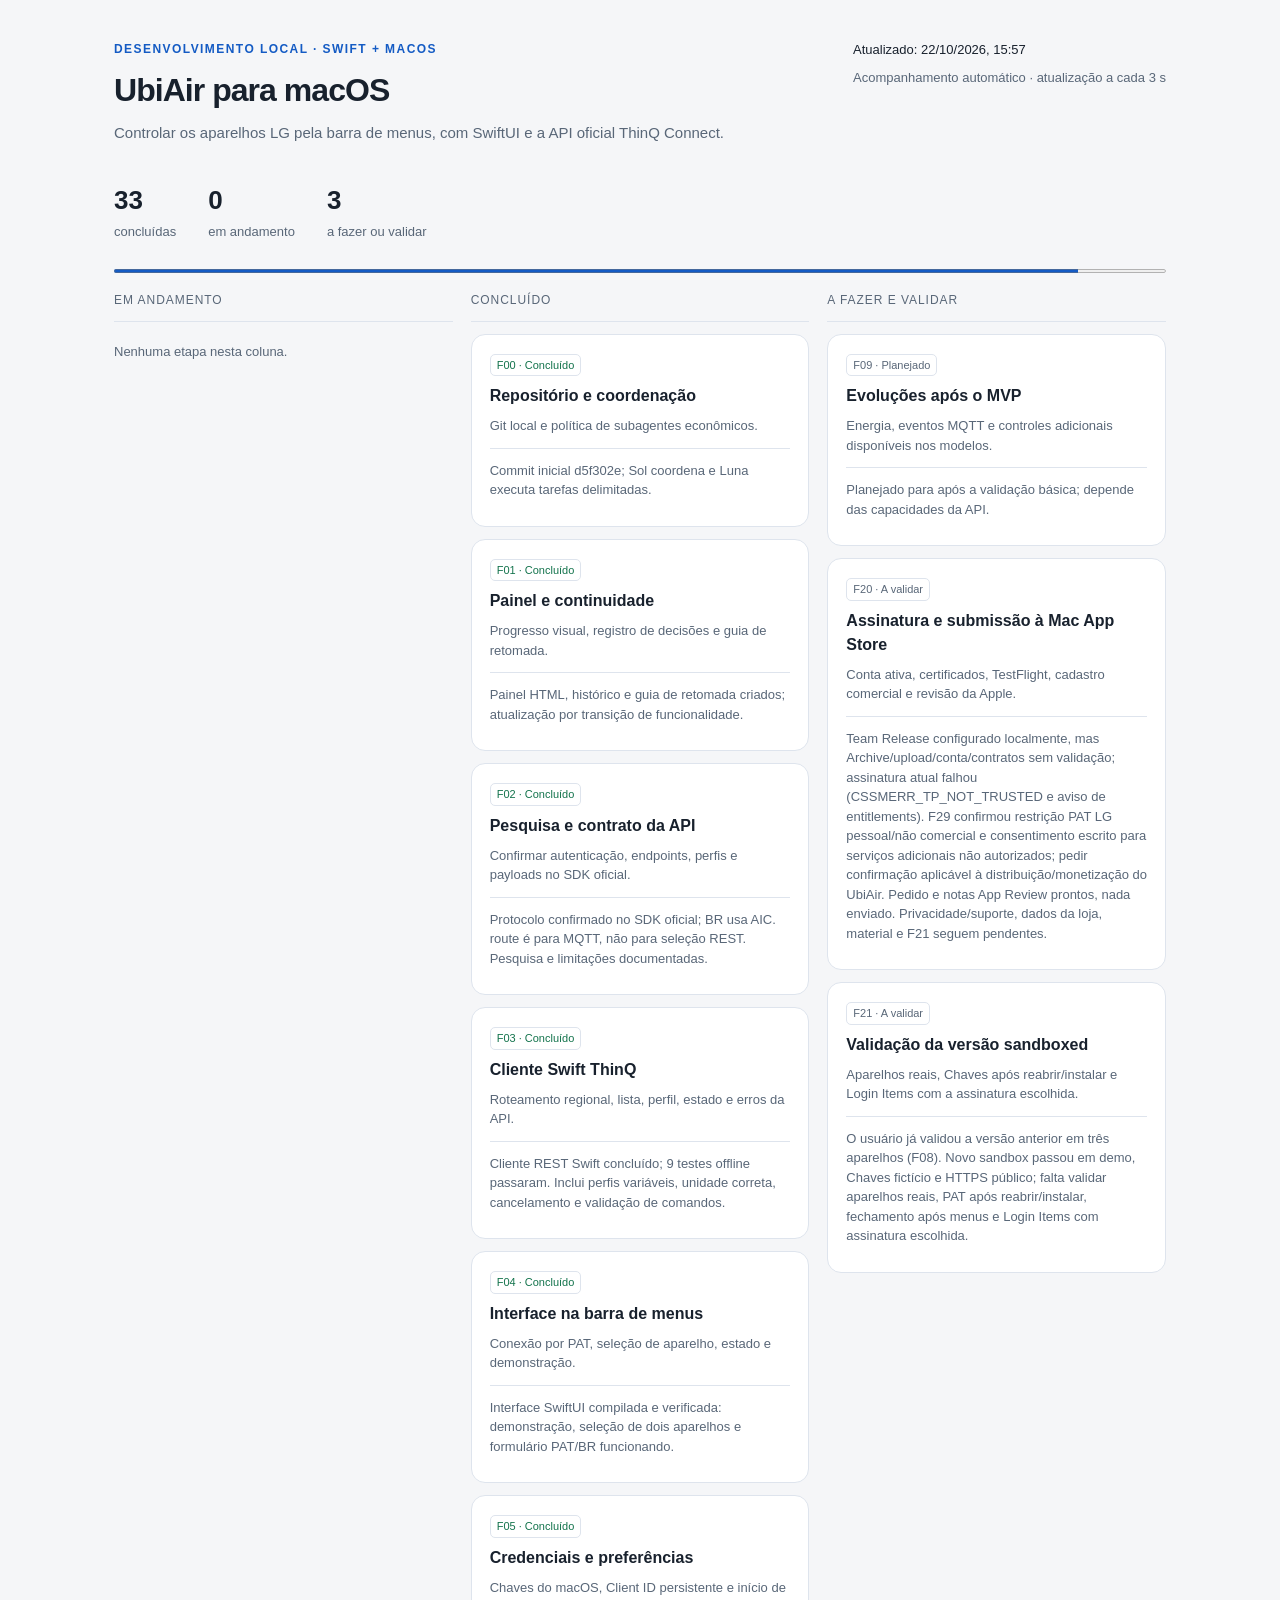
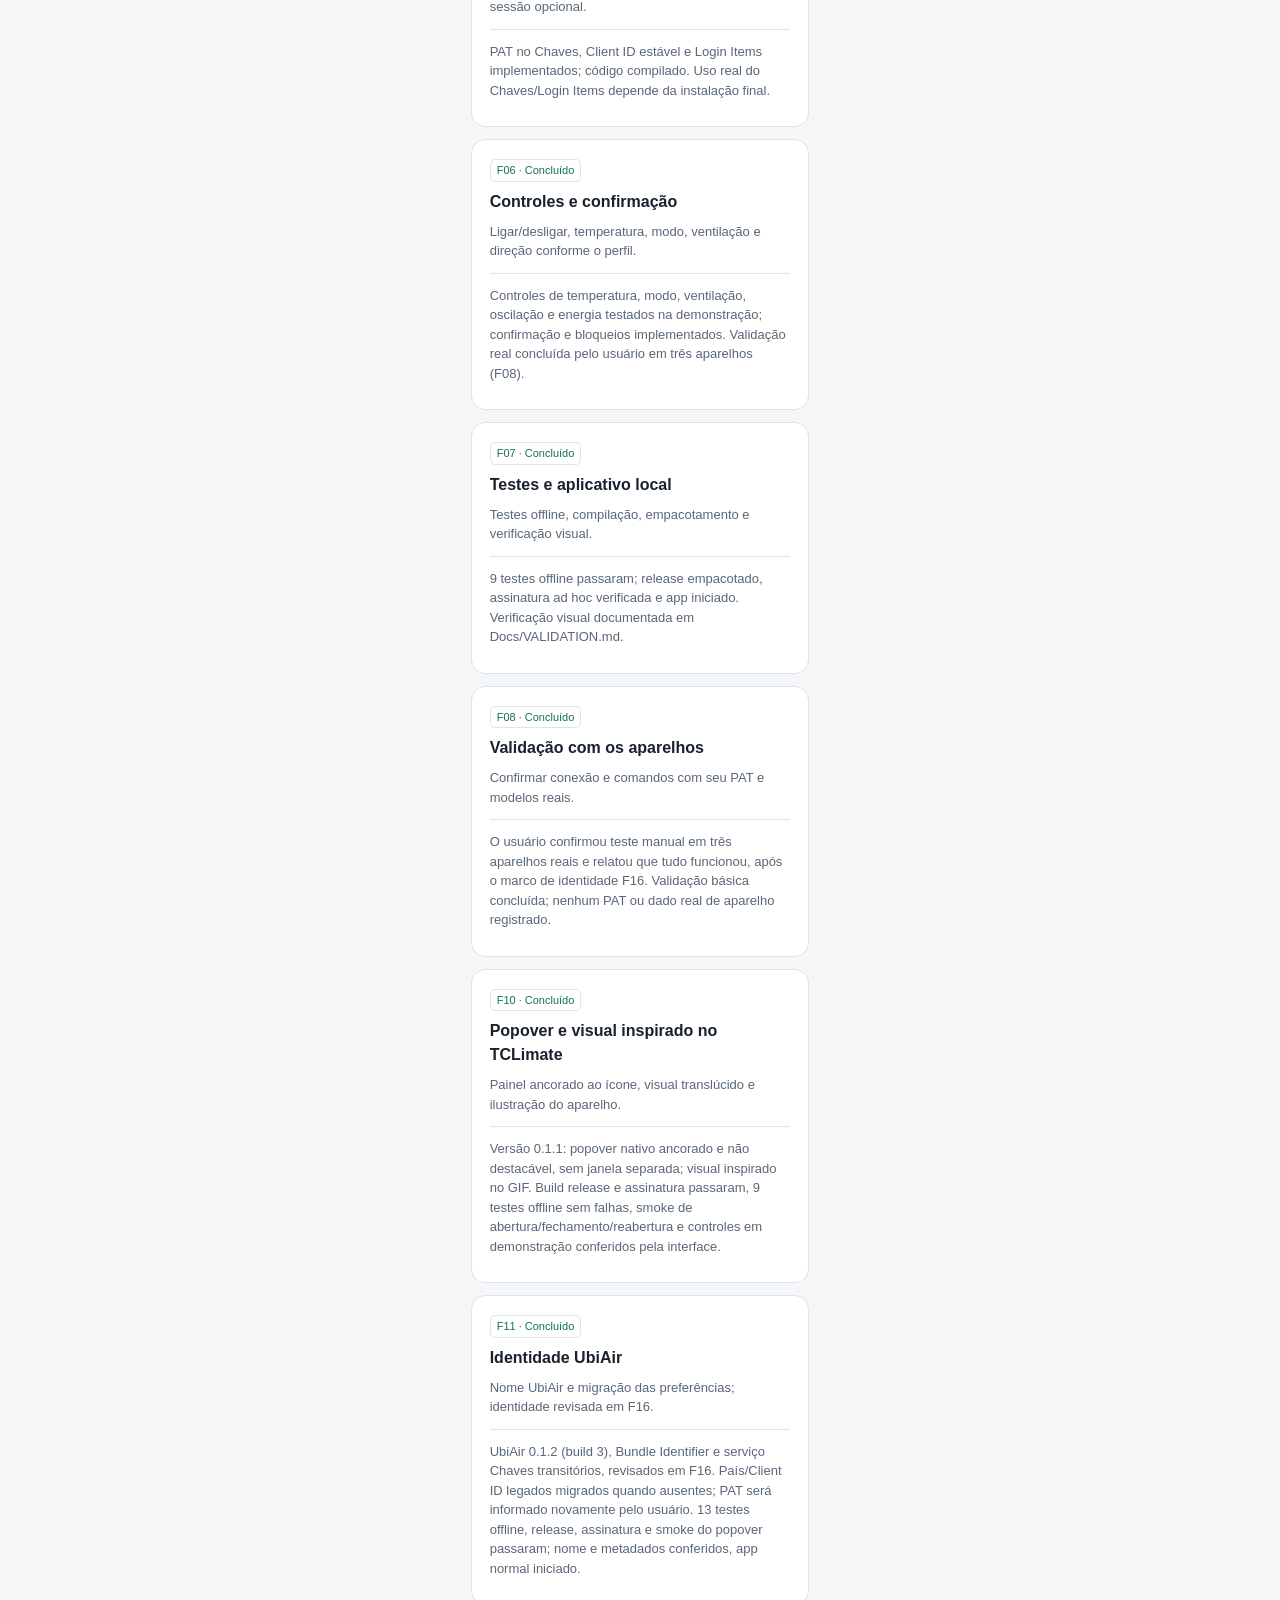
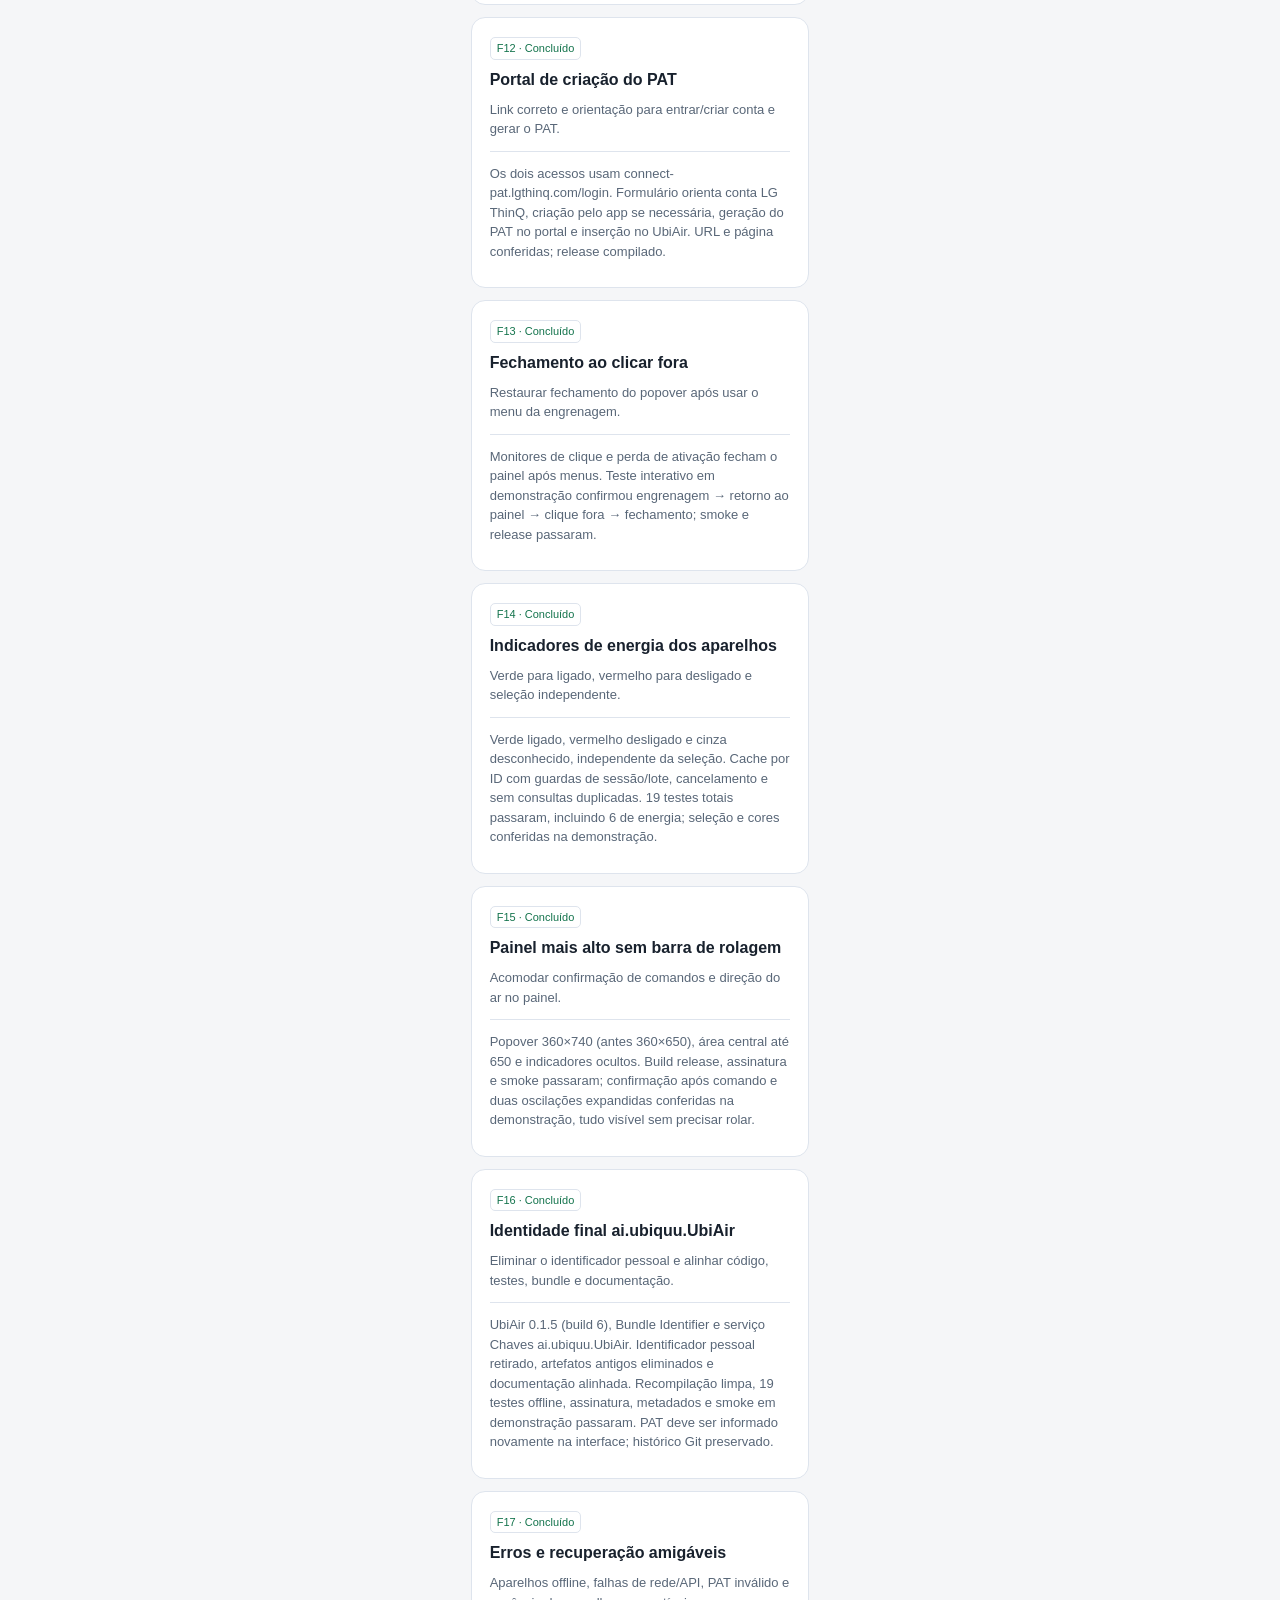
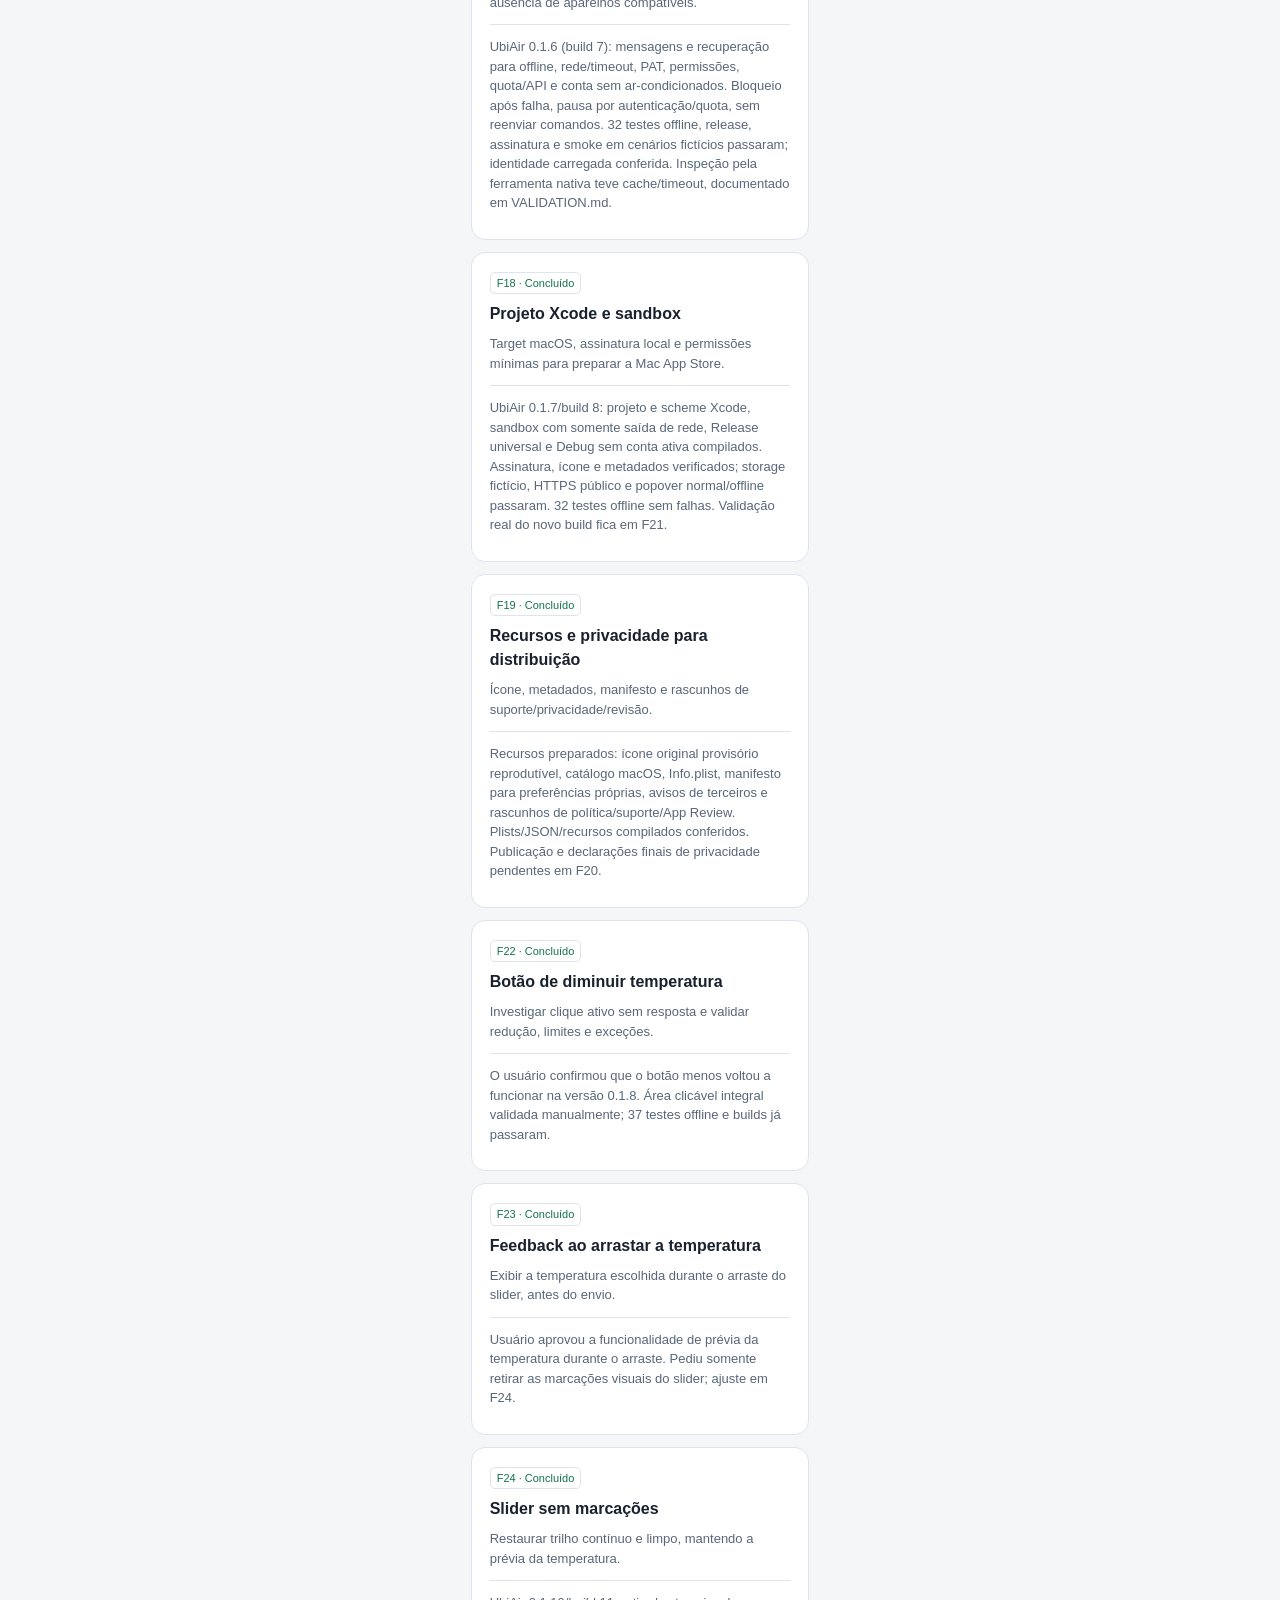
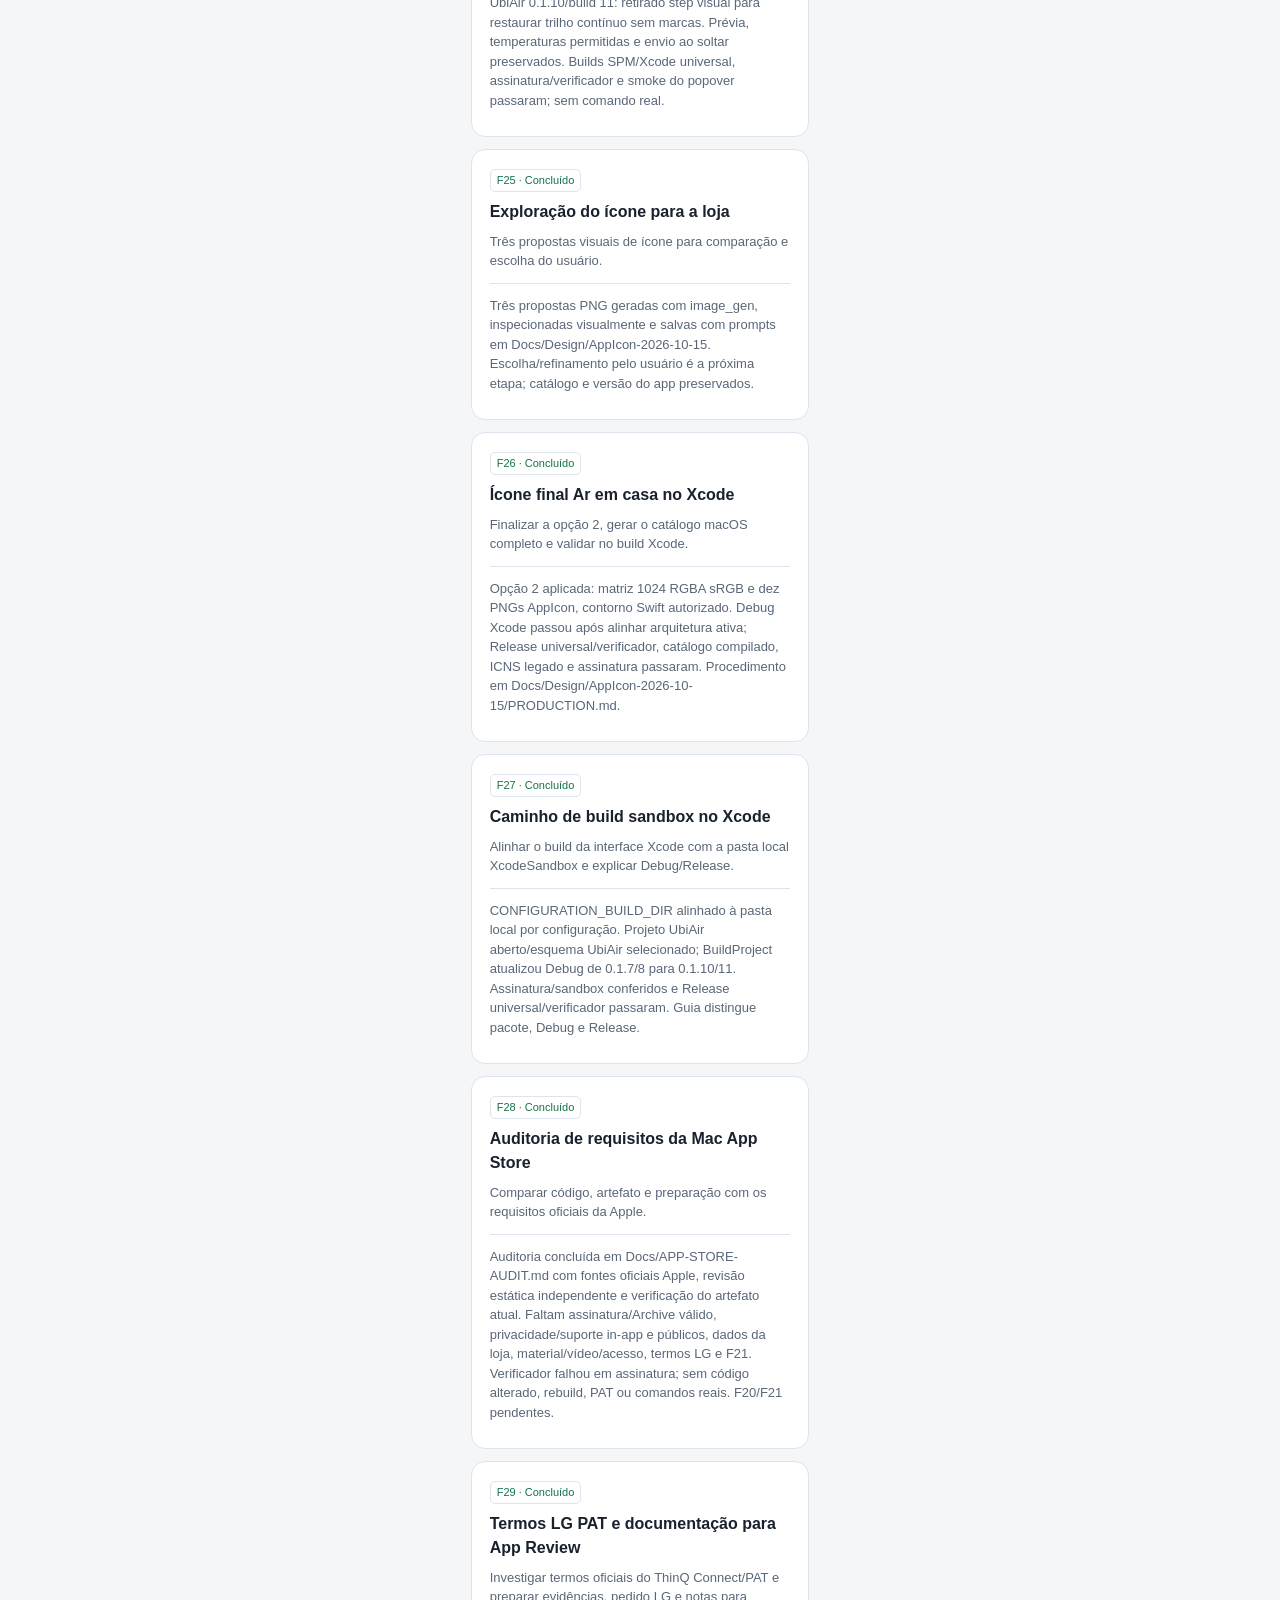
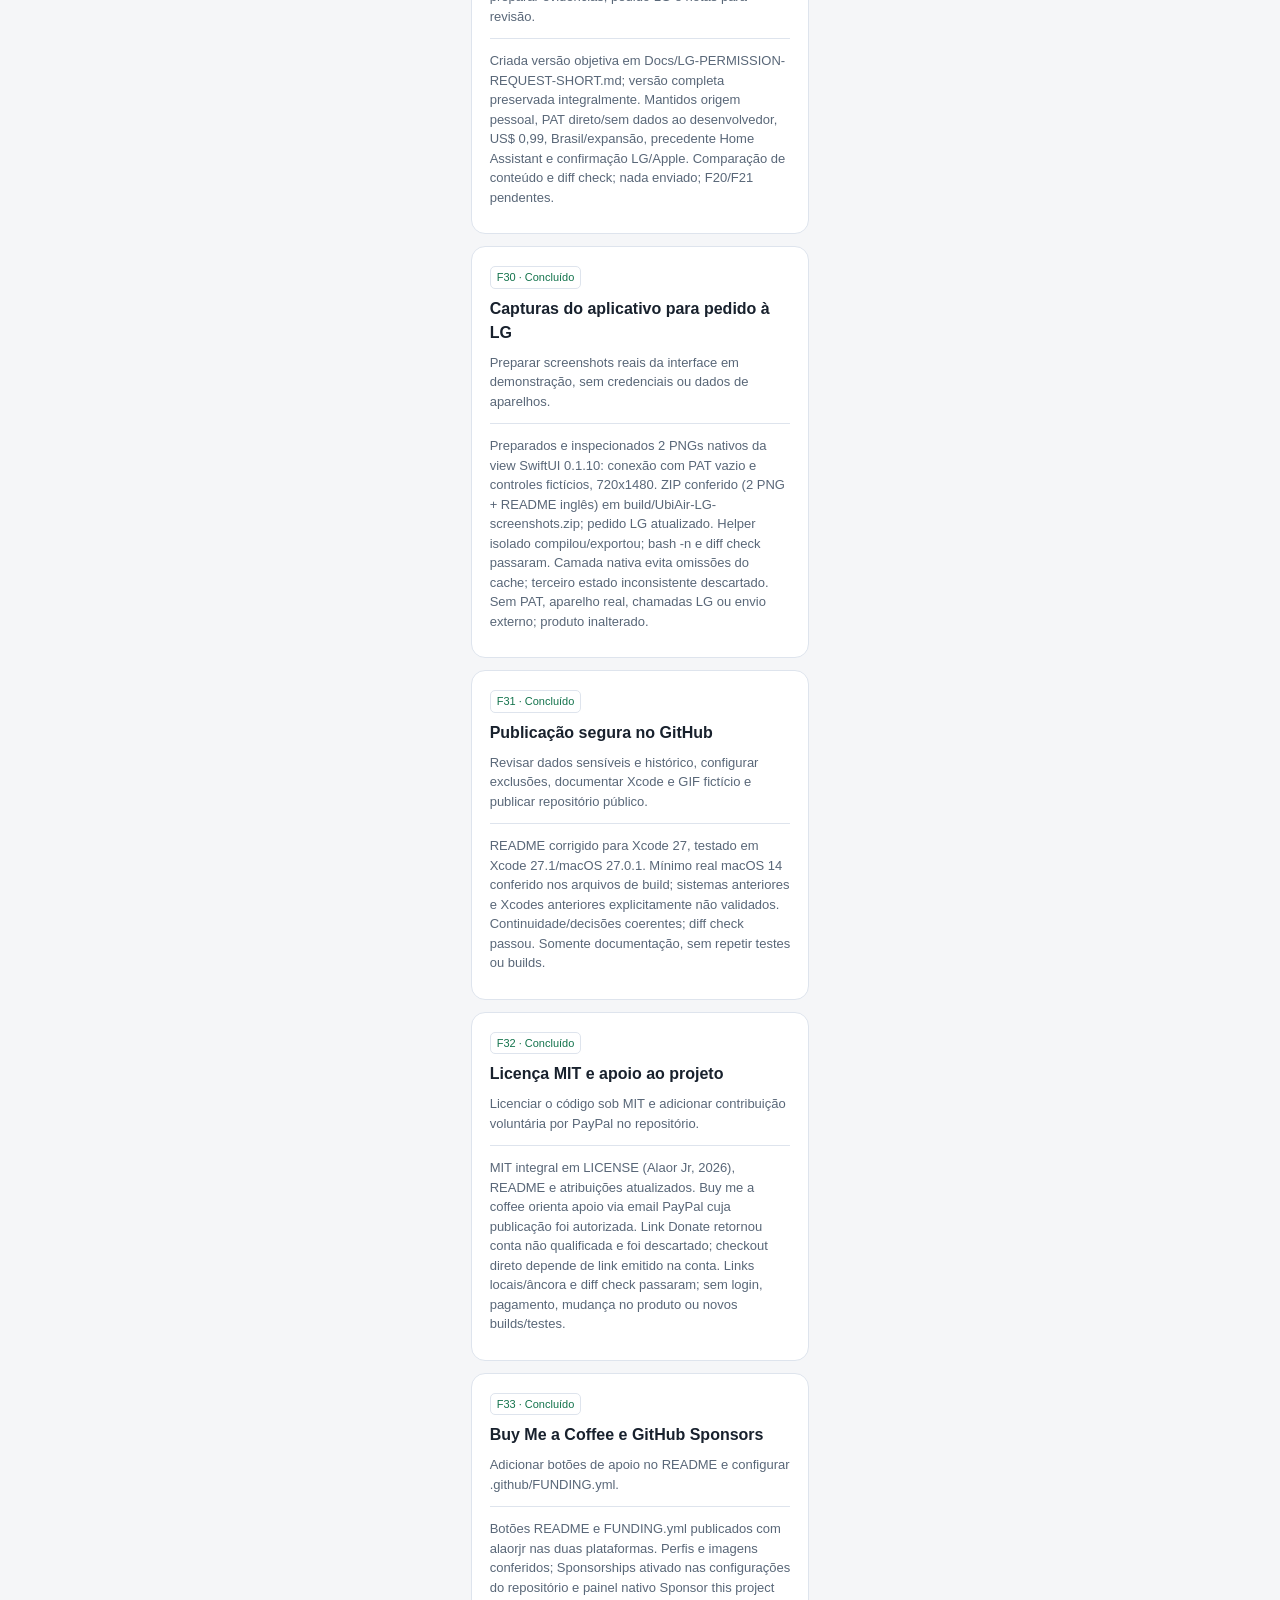
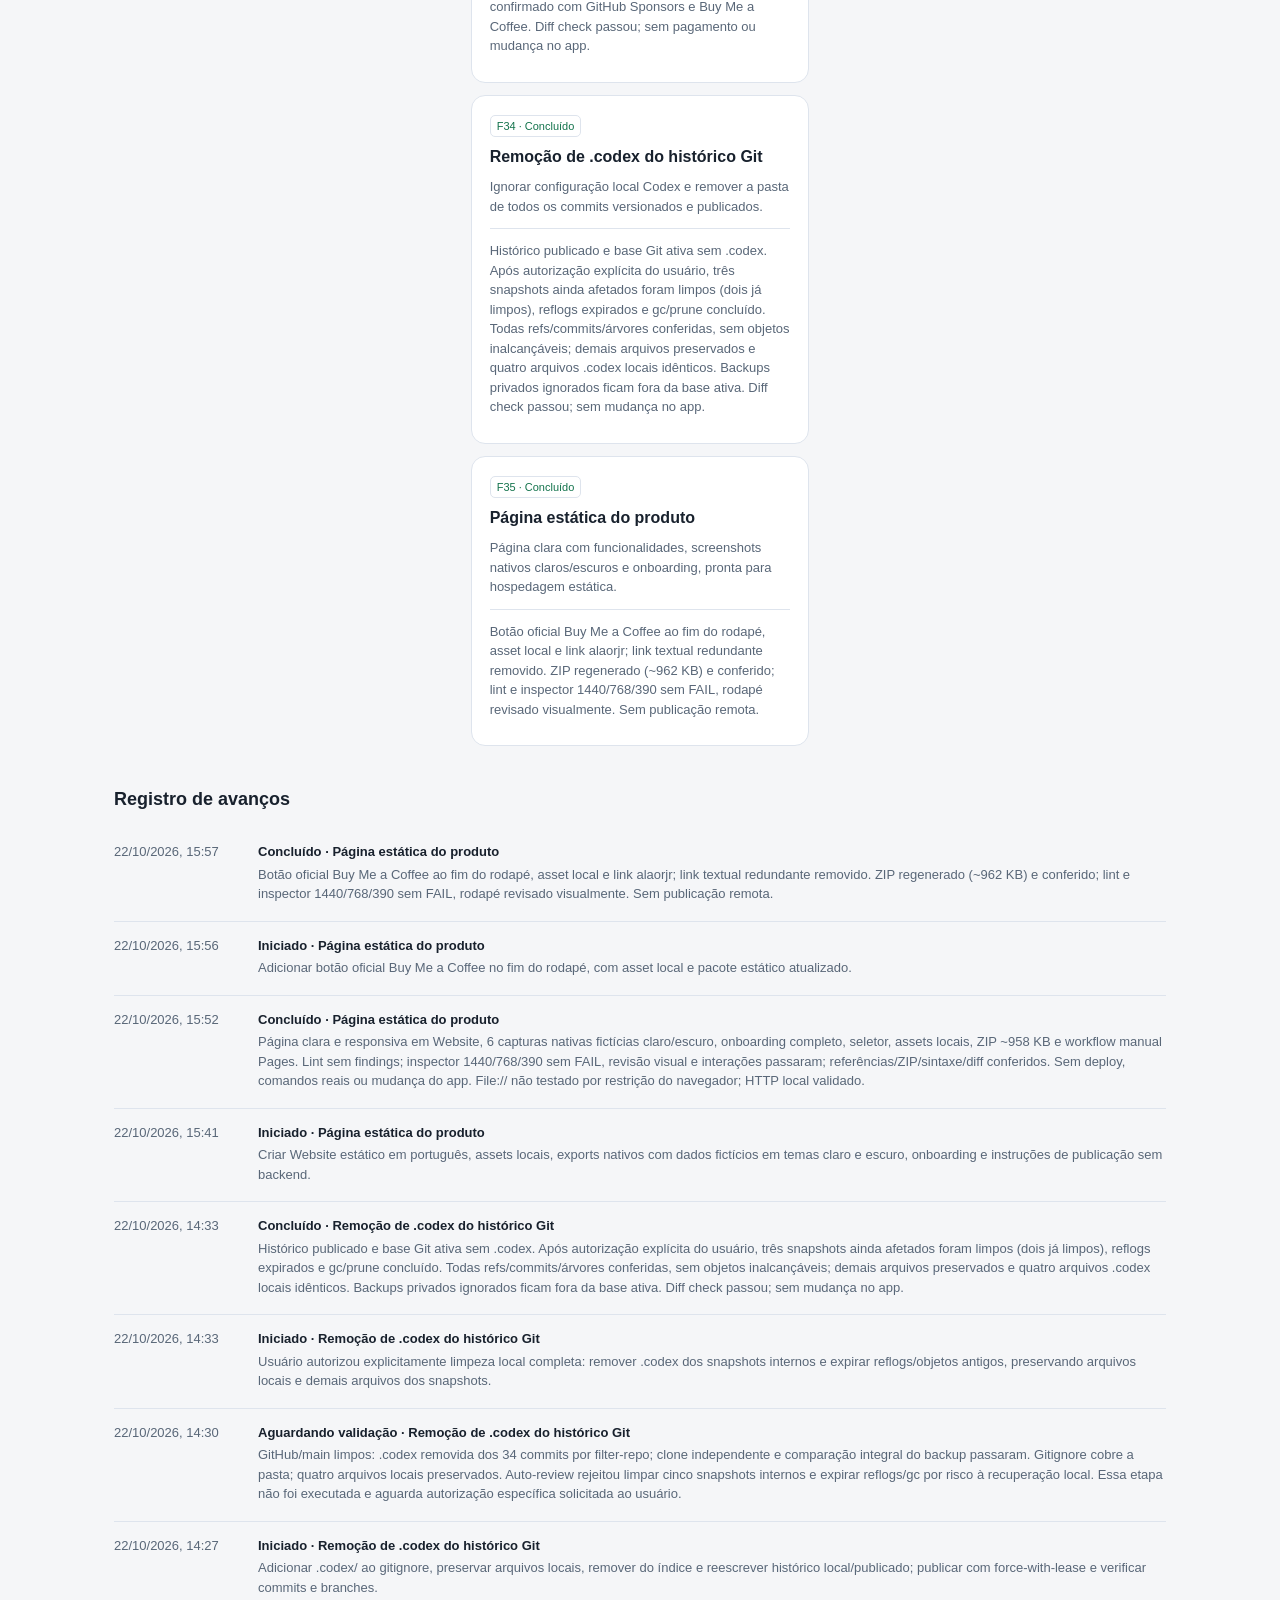
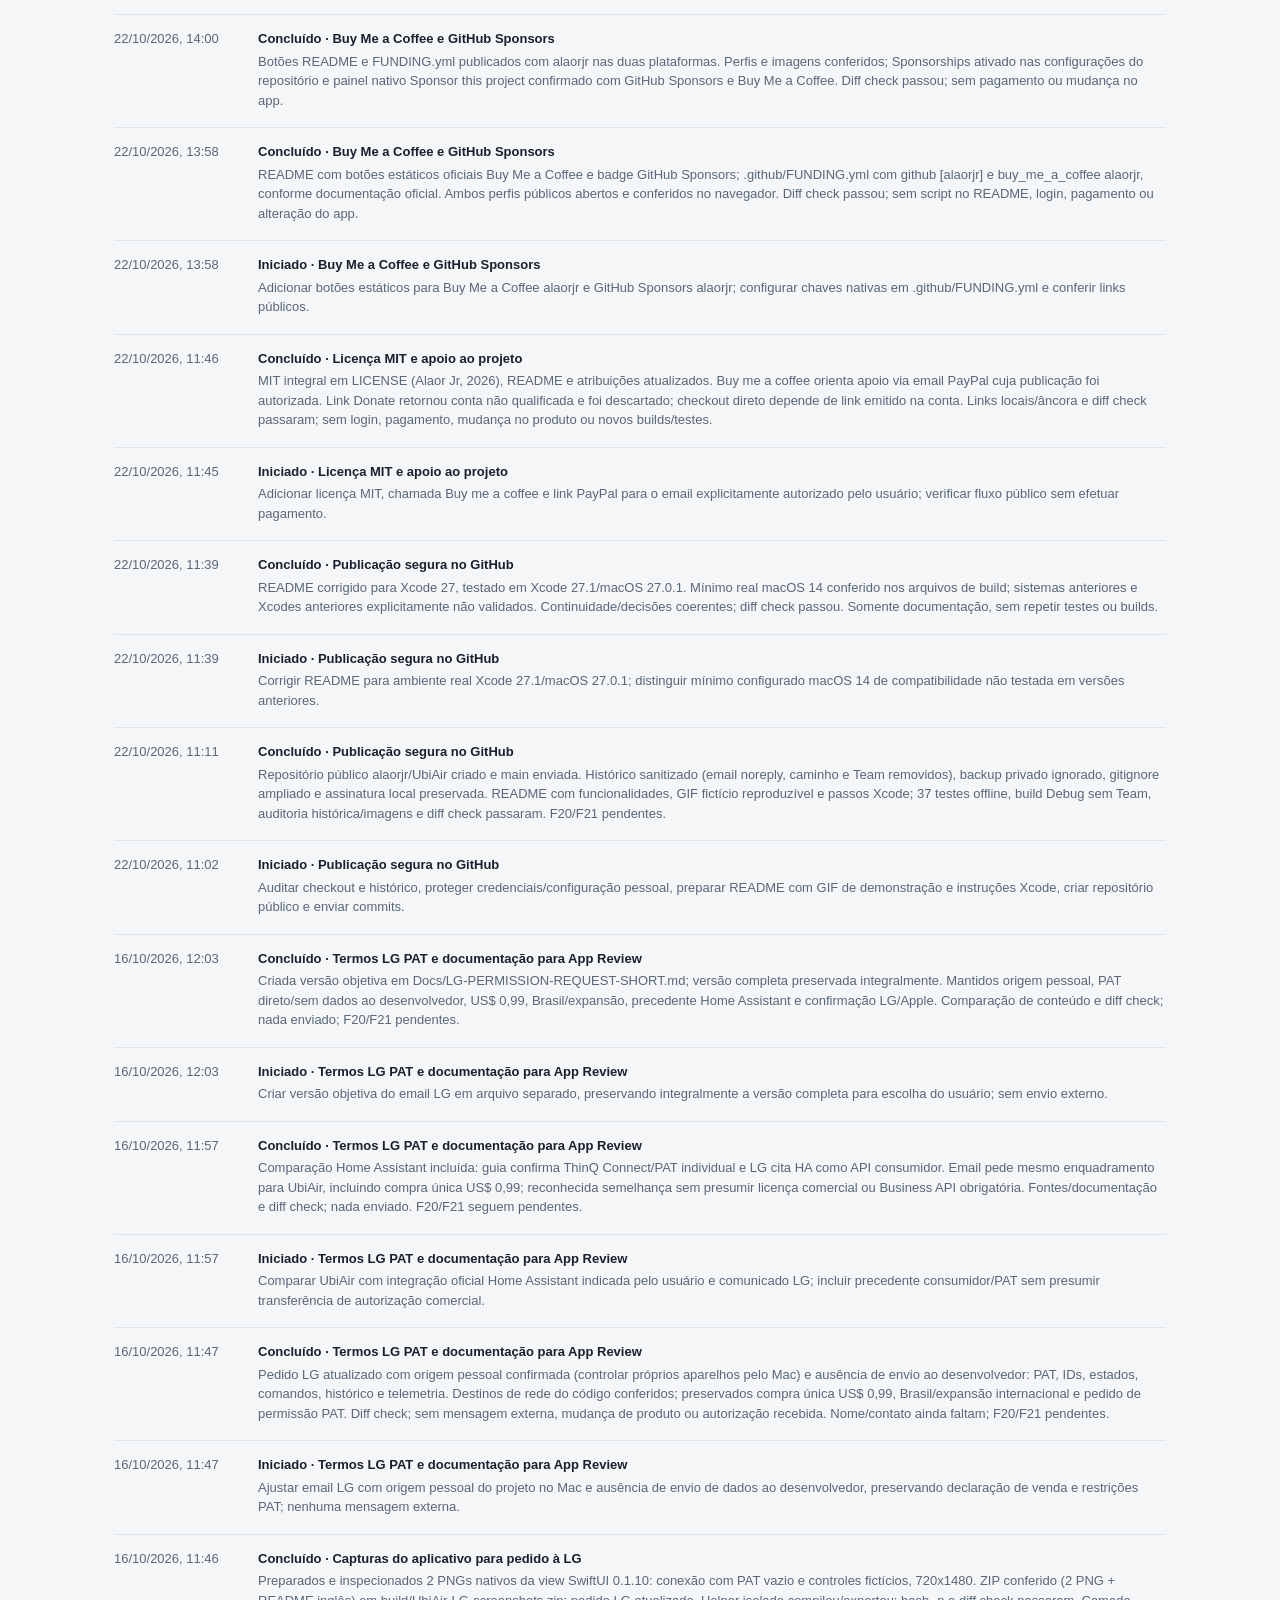
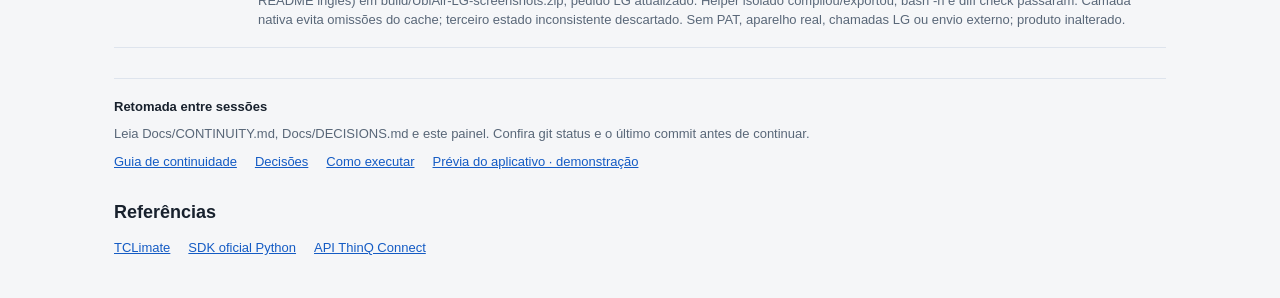
==== commit ef26d05a: "Add Buy Me a Coffee button to product page footer" ====
--- a/Progress/index.html
+++ b/Progress/index.html
@@ -18,7 +18,7 @@
   <footer><strong>Retomada entre sessões</strong><p id="resume"></p><div class="links"><a href="../Docs/CONTINUITY.md">Guia de continuidade</a><a href="../Docs/DECISIONS.md">Decisões</a><a href="../README.md">Como executar</a><a href="../Docs/Images/menu-panel-demo.png">Prévia do aplicativo · demonstração</a></div><h2>Referências</h2><div class="links" id="references"></div></footer>
 </main>
 <script>
-  const initial = {"project": "UbiAir para macOS", "updatedAt": "2026-10-22T15:52:20-03:00", "goal": "Controlar os aparelhos LG pela barra de menus, com SwiftUI e a API oficial ThinQ Connect.", "features": [{"id": "F00", "title": "Repositório e coordenação", "description": "Git local e política de subagentes econômicos.", "status": "done", "note": "Commit inicial d5f302e; Sol coordena e Luna executa tarefas delimitadas."}, {"id": "F01", "title": "Painel e continuidade", "description": "Progresso visual, registro de decisões e guia de retomada.", "status": "done", "note": "Painel HTML, histórico e guia de retomada criados; atualização por transição de funcionalidade.", "updatedAt": "2026-10-13T12:00:17-03:00"}, {"id": "F02", "title": "Pesquisa e contrato da API", "description": "Confirmar autenticação, endpoints, perfis e payloads no SDK oficial.", "status": "done", "note": "Protocolo confirmado no SDK oficial; BR usa AIC. route é para MQTT, não para seleção REST. Pesquisa e limitações documentadas.", "updatedAt": "2026-10-13T12:02:05-03:00"}, {"id": "F03", "title": "Cliente Swift ThinQ", "description": "Roteamento regional, lista, perfil, estado e erros da API.", "status": "done", "note": "Cliente REST Swift concluído; 9 testes offline passaram. Inclui perfis variáveis, unidade correta, cancelamento e validação de comandos.", "updatedAt": "2026-10-13T12:12:52-03:00"}, {"id": "F04", "title": "Interface na barra de menus", "description": "Conexão por PAT, seleção de aparelho, estado e demonstração.", "status": "done", "note": "Interface SwiftUI compilada e verificada: demonstração, seleção de dois aparelhos e formulário PAT/BR funcionando.", "updatedAt": "2026-10-13T15:42:04-03:00"}, {"id": "F05", "title": "Credenciais e preferências", "description": "Chaves do macOS, Client ID persistente e início de sessão opcional.", "status": "done", "note": "PAT no Chaves, Client ID estável e Login Items implementados; código compilado. Uso real do Chaves/Login Items depende da instalação final.", "updatedAt": "2026-10-13T12:12:52-03:00"}, {"id": "F06", "title": "Controles e confirmação", "description": "Ligar/desligar, temperatura, modo, ventilação e direção conforme o perfil.", "status": "done", "note": "Controles de temperatura, modo, ventilação, oscilação e energia testados na demonstração; confirmação e bloqueios implementados. Validação real concluída pelo usuário em três aparelhos (F08).", "updatedAt": "2026-10-13T15:42:04-03:00"}, {"id": "F07", "title": "Testes e aplicativo local", "description": "Testes offline, compilação, empacotamento e verificação visual.", "status": "done", "note": "9 testes offline passaram; release empacotado, assinatura ad hoc verificada e app iniciado. Verificação visual documentada em Docs/VALIDATION.md.", "updatedAt": "2026-10-13T15:42:04-03:00"}, {"id": "F08", "title": "Validação com os aparelhos", "description": "Confirmar conexão e comandos com seu PAT e modelos reais.", "status": "done", "note": "O usuário confirmou teste manual em três aparelhos reais e relatou que tudo funcionou, após o marco de identidade F16. Validação básica concluída; nenhum PAT ou dado real de aparelho registrado.", "updatedAt": "2026-10-14T13:21:07-03:00"}, {"id": "F09", "title": "Evoluções após o MVP", "description": "Energia, eventos MQTT e controles adicionais disponíveis nos modelos.", "status": "todo", "note": "Planejado para após a validação básica; depende das capacidades da API."}, {"id": "F10", "title": "Popover e visual inspirado no TCLimate", "description": "Painel ancorado ao ícone, visual translúcido e ilustração do aparelho.", "status": "done", "note": "Versão 0.1.1: popover nativo ancorado e não destacável, sem janela separada; visual inspirado no GIF. Build release e assinatura passaram, 9 testes offline sem falhas, smoke de abertura/fechamento/reabertura e controles em demonstração conferidos pela interface.", "updatedAt": "2026-10-13T16:37:49-03:00"}, {"id": "F11", "title": "Identidade UbiAir", "description": "Nome UbiAir e migração das preferências; identidade revisada em F16.", "status": "done", "note": "UbiAir 0.1.2 (build 3), Bundle Identifier e serviço Chaves transitórios, revisados em F16. País/Client ID legados migrados quando ausentes; PAT será informado novamente pelo usuário. 13 testes offline, release, assinatura e smoke do popover passaram; nome e metadados conferidos, app normal iniciado.", "updatedAt": "2026-10-14T08:40:16-03:00"}, {"id": "F12", "title": "Portal de criação do PAT", "description": "Link correto e orientação para entrar/criar conta e gerar o PAT.", "status": "done", "note": "Os dois acessos usam connect-pat.lgthinq.com/login. Formulário orienta conta LG ThinQ, criação pelo app se necessária, geração do PAT no portal e inserção no UbiAir. URL e página conferidas; release compilado.", "updatedAt": "2026-10-14T09:36:33-03:00"}, {"id": "F13", "title": "Fechamento ao clicar fora", "description": "Restaurar fechamento do popover após usar o menu da engrenagem.", "status": "done", "note": "Monitores de clique e perda de ativação fecham o painel após menus. Teste interativo em demonstração confirmou engrenagem → retorno ao painel → clique fora → fechamento; smoke e release passaram.", "updatedAt": "2026-10-14T09:36:33-03:00"}, {"id": "F14", "title": "Indicadores de energia dos aparelhos", "description": "Verde para ligado, vermelho para desligado e seleção independente.", "status": "done", "note": "Verde ligado, vermelho desligado e cinza desconhecido, independente da seleção. Cache por ID com guardas de sessão/lote, cancelamento e sem consultas duplicadas. 19 testes totais passaram, incluindo 6 de energia; seleção e cores conferidas na demonstração.", "updatedAt": "2026-10-14T09:36:34-03:00"}, {"id": "F15", "title": "Painel mais alto sem barra de rolagem", "description": "Acomodar confirmação de comandos e direção do ar no painel.", "status": "done", "note": "Popover 360×740 (antes 360×650), área central até 650 e indicadores ocultos. Build release, assinatura e smoke passaram; confirmação após comando e duas oscilações expandidas conferidas na demonstração, tudo visível sem precisar rolar.", "updatedAt": "2026-10-14T09:47:30-03:00"}, {"id": "F16", "title": "Identidade final ai.ubiquu.UbiAir", "description": "Eliminar o identificador pessoal e alinhar código, testes, bundle e documentação.", "status": "done", "note": "UbiAir 0.1.5 (build 6), Bundle Identifier e serviço Chaves ai.ubiquu.UbiAir. Identificador pessoal retirado, artefatos antigos eliminados e documentação alinhada. Recompilação limpa, 19 testes offline, assinatura, metadados e smoke em demonstração passaram. PAT deve ser informado novamente na interface; histórico Git preservado.", "updatedAt": "2026-10-14T13:15:51-03:00"}, {"id": "F17", "title": "Erros e recuperação amigáveis", "description": "Aparelhos offline, falhas de rede/API, PAT inválido e ausência de aparelhos compatíveis.", "status": "done", "note": "UbiAir 0.1.6 (build 7): mensagens e recuperação para offline, rede/timeout, PAT, permissões, quota/API e conta sem ar-condicionados. Bloqueio após falha, pausa por autenticação/quota, sem reenviar comandos. 32 testes offline, release, assinatura e smoke em cenários fictícios passaram; identidade carregada conferida. Inspeção pela ferramenta nativa teve cache/timeout, documentado em VALIDATION.md.", "updatedAt": "2026-10-14T13:42:35-03:00"}, {"id": "F18", "title": "Projeto Xcode e sandbox", "description": "Target macOS, assinatura local e permissões mínimas para preparar a Mac App Store.", "status": "done", "note": "UbiAir 0.1.7/build 8: projeto e scheme Xcode, sandbox com somente saída de rede, Release universal e Debug sem conta ativa compilados. Assinatura, ícone e metadados verificados; storage fictício, HTTPS público e popover normal/offline passaram. 32 testes offline sem falhas. Validação real do novo build fica em F21.", "updatedAt": "2026-10-14T22:14:55-03:00"}, {"id": "F19", "title": "Recursos e privacidade para distribuição", "description": "Ícone, metadados, manifesto e rascunhos de suporte/privacidade/revisão.", "status": "done", "note": "Recursos preparados: ícone original provisório reprodutível, catálogo macOS, Info.plist, manifesto para preferências próprias, avisos de terceiros e rascunhos de política/suporte/App Review. Plists/JSON/recursos compilados conferidos. Publicação e declarações finais de privacidade pendentes em F20.", "updatedAt": "2026-10-14T22:14:55-03:00"}, {"id": "F20", "title": "Assinatura e submissão à Mac App Store", "description": "Conta ativa, certificados, TestFlight, cadastro comercial e revisão da Apple.", "status": "pending", "note": "Team Release configurado localmente, mas Archive/upload/conta/contratos sem validação; assinatura atual falhou (CSSMERR_TP_NOT_TRUSTED e aviso de entitlements). F29 confirmou restrição PAT LG pessoal/não comercial e consentimento escrito para serviços adicionais não autorizados; pedir confirmação aplicável à distribuição/monetização do UbiAir. Pedido e notas App Review prontos, nada enviado. Privacidade/suporte, dados da loja, material e F21 seguem pendentes.", "updatedAt": "2026-10-16T11:08:53-03:00"}, {"id": "F21", "title": "Validação da versão sandboxed", "description": "Aparelhos reais, Chaves após reabrir/instalar e Login Items com a assinatura escolhida.", "status": "pending", "note": "O usuário já validou a versão anterior em três aparelhos (F08). Novo sandbox passou em demo, Chaves fictício e HTTPS público; falta validar aparelhos reais, PAT após reabrir/instalar, fechamento após menus e Login Items com assinatura escolhida.", "updatedAt": "2026-10-14T22:14:55-03:00"}, {"id": "F22", "title": "Botão de diminuir temperatura", "description": "Investigar clique ativo sem resposta e validar redução, limites e exceções.", "status": "done", "note": "O usuário confirmou que o botão menos voltou a funcionar na versão 0.1.8. Área clicável integral validada manualmente; 37 testes offline e builds já passaram.", "updatedAt": "2026-10-14T22:32:36-03:00"}, {"id": "F23", "title": "Feedback ao arrastar a temperatura", "description": "Exibir a temperatura escolhida durante o arraste do slider, antes do envio.", "status": "done", "note": "Usuário aprovou a funcionalidade de prévia da temperatura durante o arraste. Pediu somente retirar as marcações visuais do slider; ajuste em F24.", "updatedAt": "2026-10-14T22:39:41-03:00"}, {"id": "F24", "title": "Slider sem marcações", "description": "Restaurar trilho contínuo e limpo, mantendo a prévia da temperatura.", "status": "done", "note": "UbiAir 0.1.10/build 11: retirado step visual para restaurar trilho contínuo sem marcas. Prévia, temperaturas permitidas e envio ao soltar preservados. Builds SPM/Xcode universal, assinatura/verificador e smoke do popover passaram; sem comando real.", "updatedAt": "2026-10-14T22:40:35-03:00"}, {"id": "F25", "title": "Exploração do ícone para a loja", "description": "Três propostas visuais de ícone para comparação e escolha do usuário.", "status": "done", "note": "Três propostas PNG geradas com image_gen, inspecionadas visualmente e salvas com prompts em Docs/Design/AppIcon-2026-10-15. Escolha/refinamento pelo usuário é a próxima etapa; catálogo e versão do app preservados.", "updatedAt": "2026-10-15T07:55:41-03:00"}, {"id": "F26", "title": "Ícone final Ar em casa no Xcode", "description": "Finalizar a opção 2, gerar o catálogo macOS completo e validar no build Xcode.", "status": "done", "note": "Opção 2 aplicada: matriz 1024 RGBA sRGB e dez PNGs AppIcon, contorno Swift autorizado. Debug Xcode passou após alinhar arquitetura ativa; Release universal/verificador, catálogo compilado, ICNS legado e assinatura passaram. Procedimento em Docs/Design/AppIcon-2026-10-15/PRODUCTION.md.", "updatedAt": "2026-10-15T08:08:44-03:00"}, {"id": "F27", "title": "Caminho de build sandbox no Xcode", "description": "Alinhar o build da interface Xcode com a pasta local XcodeSandbox e explicar Debug/Release.", "status": "done", "note": "CONFIGURATION_BUILD_DIR alinhado à pasta local por configuração. Projeto UbiAir aberto/esquema UbiAir selecionado; BuildProject atualizou Debug de 0.1.7/8 para 0.1.10/11. Assinatura/sandbox conferidos e Release universal/verificador passaram. Guia distingue pacote, Debug e Release.", "updatedAt": "2026-10-15T08:23:37-03:00"}, {"id": "F28", "title": "Auditoria de requisitos da Mac App Store", "description": "Comparar código, artefato e preparação com os requisitos oficiais da Apple.", "status": "done", "note": "Auditoria concluída em Docs/APP-STORE-AUDIT.md com fontes oficiais Apple, revisão estática independente e verificação do artefato atual. Faltam assinatura/Archive válido, privacidade/suporte in-app e públicos, dados da loja, material/vídeo/acesso, termos LG e F21. Verificador falhou em assinatura; sem código alterado, rebuild, PAT ou comandos reais. F20/F21 pendentes.", "updatedAt": "2026-10-16T10:12:49-03:00"}, {"id": "F29", "title": "Termos LG PAT e documentação para App Review", "description": "Investigar termos oficiais do ThinQ Connect/PAT e preparar evidências, pedido LG e notas para revisão.", "status": "done", "note": "Criada versão objetiva em Docs/LG-PERMISSION-REQUEST-SHORT.md; versão completa preservada integralmente. Mantidos origem pessoal, PAT direto/sem dados ao desenvolvedor, US$ 0,99, Brasil/expansão, precedente Home Assistant e confirmação LG/Apple. Comparação de conteúdo e diff check; nada enviado; F20/F21 pendentes.", "updatedAt": "2026-10-16T12:03:17-03:00"}, {"id": "F30", "title": "Capturas do aplicativo para pedido à LG", "description": "Preparar screenshots reais da interface em demonstração, sem credenciais ou dados de aparelhos.", "status": "done", "note": "Preparados e inspecionados 2 PNGs nativos da view SwiftUI 0.1.10: conexão com PAT vazio e controles fictícios, 720x1480. ZIP conferido (2 PNG + README inglês) em build/UbiAir-LG-screenshots.zip; pedido LG atualizado. Helper isolado compilou/exportou; bash -n e diff check passaram. Camada nativa evita omissões do cache; terceiro estado inconsistente descartado. Sem PAT, aparelho real, chamadas LG ou envio externo; produto inalterado.", "updatedAt": "2026-10-16T11:46:45-03:00"}, {"id": "F31", "title": "Publicação segura no GitHub", "description": "Revisar dados sensíveis e histórico, configurar exclusões, documentar Xcode e GIF fictício e publicar repositório público.", "status": "done", "note": "README corrigido para Xcode 27, testado em Xcode 27.1/macOS 27.0.1. Mínimo real macOS 14 conferido nos arquivos de build; sistemas anteriores e Xcodes anteriores explicitamente não validados. Continuidade/decisões coerentes; diff check passou. Somente documentação, sem repetir testes ou builds.", "updatedAt": "2026-10-22T11:39:10-03:00"}, {"id": "F32", "title": "Licença MIT e apoio ao projeto", "description": "Licenciar o código sob MIT e adicionar contribuição voluntária por PayPal no repositório.", "status": "done", "note": "MIT integral em LICENSE (Alaor Jr, 2026), README e atribuições atualizados. Buy me a coffee orienta apoio via email PayPal cuja publicação foi autorizada. Link Donate retornou conta não qualificada e foi descartado; checkout direto depende de link emitido na conta. Links locais/âncora e diff check passaram; sem login, pagamento, mudança no produto ou novos builds/testes.", "updatedAt": "2026-10-22T11:46:35-03:00"}, {"id": "F33", "title": "Buy Me a Coffee e GitHub Sponsors", "description": "Adicionar botões de apoio no README e configurar .github/FUNDING.yml.", "status": "done", "note": "Botões README e FUNDING.yml publicados com alaorjr nas duas plataformas. Perfis e imagens conferidos; Sponsorships ativado nas configurações do repositório e painel nativo Sponsor this project confirmado com GitHub Sponsors e Buy Me a Coffee. Diff check passou; sem pagamento ou mudança no app.", "updatedAt": "2026-10-22T14:00:12-03:00"}, {"id": "F34", "title": "Remoção de .codex do histórico Git", "description": "Ignorar configuração local Codex e remover a pasta de todos os commits versionados e publicados.", "status": "done", "note": "Histórico publicado e base Git ativa sem .codex. Após autorização explícita do usuário, três snapshots ainda afetados foram limpos (dois já limpos), reflogs expirados e gc/prune concluído. Todas refs/commits/árvores conferidas, sem objetos inalcançáveis; demais arquivos preservados e quatro arquivos .codex locais idênticos. Backups privados ignorados ficam fora da base ativa. Diff check passou; sem mudança no app.", "updatedAt": "2026-10-22T14:33:39-03:00"}, {"id": "F35", "title": "Página estática do produto", "description": "Página clara com funcionalidades, screenshots nativos claros/escuros e onboarding, pronta para hospedagem estática.", "status": "done", "note": "Página clara e responsiva em Website, 6 capturas nativas fictícias claro/escuro, onboarding completo, seletor, assets locais, ZIP ~958 KB e workflow manual Pages. Lint sem findings; inspector 1440/768/390 sem FAIL, revisão visual e interações passaram; referências/ZIP/sintaxe/diff conferidos. Sem deploy, comandos reais ou mudança do app. File:// não testado por restrição do navegador; HTTP local validado.", "updatedAt": "2026-10-22T15:52:20-03:00"}], "events": [{"at": "2026-10-22T15:52:20-03:00", "feature": "F35", "title": "Página estática do produto", "action": "done", "note": "Página clara e responsiva em Website, 6 capturas nativas fictícias claro/escuro, onboarding completo, seletor, assets locais, ZIP ~958 KB e workflow manual Pages. Lint sem findings; inspector 1440/768/390 sem FAIL, revisão visual e interações passaram; referências/ZIP/sintaxe/diff conferidos. Sem deploy, comandos reais ou mudança do app. File:// não testado por restrição do navegador; HTTP local validado."}, {"at": "2026-10-22T15:41:55-03:00", "feature": "F35", "title": "Página estática do produto", "action": "start", "note": "Criar Website estático em português, assets locais, exports nativos com dados fictícios em temas claro e escuro, onboarding e instruções de publicação sem backend."}, {"at": "2026-10-22T14:33:39-03:00", "feature": "F34", "title": "Remoção de .codex do histórico Git", "action": "done", "note": "Histórico publicado e base Git ativa sem .codex. Após autorização explícita do usuário, três snapshots ainda afetados foram limpos (dois já limpos), reflogs expirados e gc/prune concluído. Todas refs/commits/árvores conferidas, sem objetos inalcançáveis; demais arquivos preservados e quatro arquivos .codex locais idênticos. Backups privados ignorados ficam fora da base ativa. Diff check passou; sem mudança no app."}, {"at": "2026-10-22T14:33:08-03:00", "feature": "F34", "title": "Remoção de .codex do histórico Git", "action": "start", "note": "Usuário autorizou explicitamente limpeza local completa: remover .codex dos snapshots internos e expirar reflogs/objetos antigos, preservando arquivos locais e demais arquivos dos snapshots."}, {"at": "2026-10-22T14:30:22-03:00", "feature": "F34", "title": "Remoção de .codex do histórico Git", "action": "pending", "note": "GitHub/main limpos: .codex removida dos 34 commits por filter-repo; clone independente e comparação integral do backup passaram. Gitignore cobre a pasta; quatro arquivos locais preservados. Auto-review rejeitou limpar cinco snapshots internos e expirar reflogs/gc por risco à recuperação local. Essa etapa não foi executada e aguarda autorização específica solicitada ao usuário."}, {"at": "2026-10-22T14:27:08-03:00", "feature": "F34", "title": "Remoção de .codex do histórico Git", "action": "start", "note": "Adicionar .codex/ ao gitignore, preservar arquivos locais, remover do índice e reescrever histórico local/publicado; publicar com force-with-lease e verificar commits e branches."}, {"at": "2026-10-22T14:00:12-03:00", "feature": "F33", "title": "Buy Me a Coffee e GitHub Sponsors", "action": "done", "note": "Botões README e FUNDING.yml publicados com alaorjr nas duas plataformas. Perfis e imagens conferidos; Sponsorships ativado nas configurações do repositório e painel nativo Sponsor this project confirmado com GitHub Sponsors e Buy Me a Coffee. Diff check passou; sem pagamento ou mudança no app."}, {"at": "2026-10-22T13:58:38-03:00", "feature": "F33", "title": "Buy Me a Coffee e GitHub Sponsors", "action": "done", "note": "README com botões estáticos oficiais Buy Me a Coffee e badge GitHub Sponsors; .github/FUNDING.yml com github [alaorjr] e buy_me_a_coffee alaorjr, conforme documentação oficial. Ambos perfis públicos abertos e conferidos no navegador. Diff check passou; sem script no README, login, pagamento ou alteração do app."}, {"at": "2026-10-22T13:58:10-03:00", "feature": "F33", "title": "Buy Me a Coffee e GitHub Sponsors", "action": "start", "note": "Adicionar botões estáticos para Buy Me a Coffee alaorjr e GitHub Sponsors alaorjr; configurar chaves nativas em .github/FUNDING.yml e conferir links públicos."}, {"at": "2026-10-22T11:46:35-03:00", "feature": "F32", "title": "Licença MIT e apoio ao projeto", "action": "done", "note": "MIT integral em LICENSE (Alaor Jr, 2026), README e atribuições atualizados. Buy me a coffee orienta apoio via email PayPal cuja publicação foi autorizada. Link Donate retornou conta não qualificada e foi descartado; checkout direto depende de link emitido na conta. Links locais/âncora e diff check passaram; sem login, pagamento, mudança no produto ou novos builds/testes."}, {"at": "2026-10-22T11:45:23-03:00", "feature": "F32", "title": "Licença MIT e apoio ao projeto", "action": "start", "note": "Adicionar licença MIT, chamada Buy me a coffee e link PayPal para o email explicitamente autorizado pelo usuário; verificar fluxo público sem efetuar pagamento."}, {"at": "2026-10-22T11:39:10-03:00", "feature": "F31", "title": "Publicação segura no GitHub", "action": "done", "note": "README corrigido para Xcode 27, testado em Xcode 27.1/macOS 27.0.1. Mínimo real macOS 14 conferido nos arquivos de build; sistemas anteriores e Xcodes anteriores explicitamente não validados. Continuidade/decisões coerentes; diff check passou. Somente documentação, sem repetir testes ou builds."}, {"at": "2026-10-22T11:39:08-03:00", "feature": "F31", "title": "Publicação segura no GitHub", "action": "start", "note": "Corrigir README para ambiente real Xcode 27.1/macOS 27.0.1; distinguir mínimo configurado macOS 14 de compatibilidade não testada em versões anteriores."}, {"at": "2026-10-22T11:11:06-03:00", "feature": "F31", "title": "Publicação segura no GitHub", "action": "done", "note": "Repositório público alaorjr/UbiAir criado e main enviada. Histórico sanitizado (email noreply, caminho e Team removidos), backup privado ignorado, gitignore ampliado e assinatura local preservada. README com funcionalidades, GIF fictício reproduzível e passos Xcode; 37 testes offline, build Debug sem Team, auditoria histórica/imagens e diff check passaram. F20/F21 pendentes."}, {"at": "2026-10-22T11:02:21-03:00", "feature": "F31", "title": "Publicação segura no GitHub", "action": "start", "note": "Auditar checkout e histórico, proteger credenciais/configuração pessoal, preparar README com GIF de demonstração e instruções Xcode, criar repositório público e enviar commits."}, {"at": "2026-10-16T12:03:17-03:00", "feature": "F29", "title": "Termos LG PAT e documentação para App Review", "action": "done", "note": "Criada versão objetiva em Docs/LG-PERMISSION-REQUEST-SHORT.md; versão completa preservada integralmente. Mantidos origem pessoal, PAT direto/sem dados ao desenvolvedor, US$ 0,99, Brasil/expansão, precedente Home Assistant e confirmação LG/Apple. Comparação de conteúdo e diff check; nada enviado; F20/F21 pendentes."}, {"at": "2026-10-16T12:03:17-03:00", "feature": "F29", "title": "Termos LG PAT e documentação para App Review", "action": "start", "note": "Criar versão objetiva do email LG em arquivo separado, preservando integralmente a versão completa para escolha do usuário; sem envio externo."}, {"at": "2026-10-16T11:57:51-03:00", "feature": "F29", "title": "Termos LG PAT e documentação para App Review", "action": "done", "note": "Comparação Home Assistant incluída: guia confirma ThinQ Connect/PAT individual e LG cita HA como API consumidor. Email pede mesmo enquadramento para UbiAir, incluindo compra única US$ 0,99; reconhecida semelhança sem presumir licença comercial ou Business API obrigatória. Fontes/documentação e diff check; nada enviado. F20/F21 seguem pendentes."}, {"at": "2026-10-16T11:57:51-03:00", "feature": "F29", "title": "Termos LG PAT e documentação para App Review", "action": "start", "note": "Comparar UbiAir com integração oficial Home Assistant indicada pelo usuário e comunicado LG; incluir precedente consumidor/PAT sem presumir transferência de autorização comercial."}, {"at": "2026-10-16T11:47:31-03:00", "feature": "F29", "title": "Termos LG PAT e documentação para App Review", "action": "done", "note": "Pedido LG atualizado com origem pessoal confirmada (controlar próprios aparelhos pelo Mac) e ausência de envio ao desenvolvedor: PAT, IDs, estados, comandos, histórico e telemetria. Destinos de rede do código conferidos; preservados compra única US$ 0,99, Brasil/expansão internacional e pedido de permissão PAT. Diff check; sem mensagem externa, mudança de produto ou autorização recebida. Nome/contato ainda faltam; F20/F21 pendentes."}, {"at": "2026-10-16T11:47:09-03:00", "feature": "F29", "title": "Termos LG PAT e documentação para App Review", "action": "start", "note": "Ajustar email LG com origem pessoal do projeto no Mac e ausência de envio de dados ao desenvolvedor, preservando declaração de venda e restrições PAT; nenhuma mensagem externa."}, {"at": "2026-10-16T11:46:45-03:00", "feature": "F30", "title": "Capturas do aplicativo para pedido à LG", "action": "done", "note": "Preparados e inspecionados 2 PNGs nativos da view SwiftUI 0.1.10: conexão com PAT vazio e controles fictícios, 720x1480. ZIP conferido (2 PNG + README inglês) em build/UbiAir-LG-screenshots.zip; pedido LG atualizado. Helper isolado compilou/exportou; bash -n e diff check passaram. Camada nativa evita omissões do cache; terceiro estado inconsistente descartado. Sem PAT, aparelho real, chamadas LG ou envio externo; produto inalterado."}, {"at": "2026-10-16T11:35:05-03:00", "feature": "F30", "title": "Capturas do aplicativo para pedido à LG", "action": "start", "note": "Capturar interface real em demonstração isolada: conexão sem PAT e controles fictícios; conferir imagens e preparar anexos com legenda inglesa para email LG, sem envio externo."}, {"at": "2026-10-16T11:31:26-03:00", "feature": "F29", "title": "Termos LG PAT e documentação para App Review", "action": "done", "note": "Pesquisa e material alinhados ao modelo confirmado: desenvolvedor individual, Brasil inicial em português, inglês e expansão internacional depois; compra única planejada de US$ 0,99 para cobrir desenvolvimento. Pedido LG explicita cobrança e solicita permissão para ambas as fases. Nome legal/contato faltam no rascunho; sem envio ou autorização externa. Documentação conferida com diff check; F20/F21 pendentes."}, {"at": "2026-10-16T11:31:16-03:00", "feature": "F29", "title": "Termos LG PAT e documentação para App Review", "action": "start", "note": "Adequar pedido LG e notas Apple ao modelo informado: desenvolvedor individual, Brasil inicial, expansão internacional com inglês e compra única planejada de US$ 0,99 para cobrir custos; sem envio externo."}, {"at": "2026-10-16T11:08:53-03:00", "feature": "F29", "title": "Termos LG PAT e documentação para App Review", "action": "done", "note": "Documentação PAT e FAQ oficial LG lidos no navegador: pessoal/não comercial, consentimento escrito para serviços adicionais não autorizados. Termos gerais e chave fixa documentada conferidos. Criados investigação, pedido LG em inglês e notas App Review com autorização condicionada à prova; revisão técnica independente e diff check. Sem envio, PAT, comandos reais ou alteração de código; consentimento/distribuição permanecem pendentes F20."}, {"at": "2026-10-16T11:08:53-03:00", "feature": "F20", "title": "Assinatura e submissão à Mac App Store", "action": "pending", "note": "Team Release configurado localmente, mas Archive/upload/conta/contratos sem validação; assinatura atual falhou (CSSMERR_TP_NOT_TRUSTED e aviso de entitlements). F29 confirmou restrição PAT LG pessoal/não comercial e consentimento escrito para serviços adicionais não autorizados; pedir confirmação aplicável à distribuição/monetização do UbiAir. Pedido e notas App Review prontos, nada enviado. Privacidade/suporte, dados da loja, material e F21 seguem pendentes."}, {"at": "2026-10-16T11:05:55-03:00", "feature": "F29", "title": "Termos LG PAT e documentação para App Review", "action": "start", "note": "Investigar condições oficiais do PAT e distribuição do cliente macOS direto com token do usuário; preparar pedido LG e material fiel para App Review, sem enviar mensagens ou credenciais."}, {"at": "2026-10-16T10:12:49-03:00", "feature": "F28", "title": "Auditoria de requisitos da Mac App Store", "action": "done", "note": "Auditoria concluída em Docs/APP-STORE-AUDIT.md com fontes oficiais Apple, revisão estática independente e verificação do artefato atual. Faltam assinatura/Archive válido, privacidade/suporte in-app e públicos, dados da loja, material/vídeo/acesso, termos LG e F21. Verificador falhou em assinatura; sem código alterado, rebuild, PAT ou comandos reais. F20/F21 pendentes."}, {"at": "2026-10-16T10:12:49-03:00", "feature": "F20", "title": "Assinatura e submissão à Mac App Store", "action": "pending", "note": "Auditoria 16/10/2026: Team já configurado no Release local, mas conta/contratos não consultados. Artefato atual falhou em codesign (CSSMERR_TP_NOT_TRUSTED) e extração avisou entitlements inválidos; investigar assinatura/Archive e validar upload. Faltam URLs e links in-app de privacidade/suporte, declaração de dados, termos LG, vídeo/acesso App Review e material/cadastro. TestFlight recomendado; nenhuma submissão comprovada."}, {"at": "2026-10-16T10:12:06-03:00", "feature": "F28", "title": "Auditoria de requisitos da Mac App Store", "action": "start", "note": "Auditar configuração, artefato Release e pendências de privacidade, App Review e cadastro com fontes oficiais Apple; preservar alterações locais."}, {"at": "2026-10-15T08:23:37-03:00", "feature": "F27", "title": "Caminho de build sandbox no Xcode", "action": "done", "note": "CONFIGURATION_BUILD_DIR alinhado à pasta local por configuração. Projeto UbiAir aberto/esquema UbiAir selecionado; BuildProject atualizou Debug de 0.1.7/8 para 0.1.10/11. Assinatura/sandbox conferidos e Release universal/verificador passaram. Guia distingue pacote, Debug e Release."}, {"at": "2026-10-15T08:17:29-03:00", "feature": "F27", "title": "Caminho de build sandbox no Xcode", "action": "start", "note": "Corrigir saída do build Xcode: Debug local estava na versão 0.1.7 enquanto Release do script está em 0.1.10; alinhar DerivedData ao build/XcodeSandbox e validar Cmd+B."}, {"at": "2026-10-15T08:08:44-03:00", "feature": "F26", "title": "Ícone final Ar em casa no Xcode", "action": "done", "note": "Opção 2 aplicada: matriz 1024 RGBA sRGB e dez PNGs AppIcon, contorno Swift autorizado. Debug Xcode passou após alinhar arquitetura ativa; Release universal/verificador, catálogo compilado, ICNS legado e assinatura passaram. Procedimento em Docs/Design/AppIcon-2026-10-15/PRODUCTION.md."}, {"at": "2026-10-15T07:57:31-03:00", "feature": "F26", "title": "Ícone final Ar em casa no Xcode", "action": "start", "note": "Opção 2 escolhida: finalizar arte sem fundo externo, exportar dez PNGs macOS de 16 a 1024 px e configurar/validar AppIcon no Xcode."}, {"at": "2026-10-15T07:55:41-03:00", "feature": "F25", "title": "Exploração do ícone para a loja", "action": "done", "note": "Três propostas PNG geradas com image_gen, inspecionadas visualmente e salvas com prompts em Docs/Design/AppIcon-2026-10-15. Escolha/refinamento pelo usuário é a próxima etapa; catálogo e versão do app preservados."}, {"at": "2026-10-15T07:53:28-03:00", "feature": "F25", "title": "Exploração do ícone para a loja", "action": "start", "note": "Gerar três propostas originais de ícone UbiAir: monograma de vento, aparelho estilizado e floco refinado; preservar o ícone atual."}, {"at": "2026-10-14T22:40:35-03:00", "feature": "F24", "title": "Slider sem marcações", "action": "done", "note": "UbiAir 0.1.10/build 11: retirado step visual para restaurar trilho contínuo sem marcas. Prévia, temperaturas permitidas e envio ao soltar preservados. Builds SPM/Xcode universal, assinatura/verificador e smoke do popover passaram; sem comando real."}, {"at": "2026-10-14T22:39:41-03:00", "feature": "F24", "title": "Slider sem marcações", "action": "start", "note": "Remover o step visual do Slider; preservar arredondamento para temperaturas permitidas, prévia e envio ao soltar."}, {"at": "2026-10-14T22:39:41-03:00", "feature": "F23", "title": "Feedback ao arrastar a temperatura", "action": "done", "note": "Usuário aprovou a funcionalidade de prévia da temperatura durante o arraste. Pediu somente retirar as marcações visuais do slider; ajuste em F24."}, {"at": "2026-10-14T22:35:23-03:00", "feature": "F23", "title": "Feedback ao arrastar a temperatura", "action": "pending", "note": "UbiAir 0.1.9/build 10: temperatura principal acompanha o arraste em destaque e mostra Solte para ajustar. Passos/exceções/unidade respeitados; comando ao soltar e prévia cancelada ao trocar aparelho/ocultar painel. 37 testes, builds SPM/Xcode universal, assinatura, verificador e smoke passaram. Confirmação manual da UX aguarda usuário; nenhum comando real enviado."}, {"at": "2026-10-14T22:32:36-03:00", "feature": "F23", "title": "Feedback ao arrastar a temperatura", "action": "start", "note": "Mostrar a temperatura de prévia ao arrastar, respeitar os valores permitidos e enviar somente ao soltar; preservar área clicável e comentário local."}, {"at": "2026-10-14T22:32:36-03:00", "feature": "F22", "title": "Botão de diminuir temperatura", "action": "done", "note": "O usuário confirmou que o botão menos voltou a funcionar na versão 0.1.8. Área clicável integral validada manualmente; 37 testes offline e builds já passaram."}, {"at": "2026-10-14T22:29:37-03:00", "feature": "F22", "title": "Botão de diminuir temperatura", "action": "pending", "note": "UbiAir 0.1.8/build 9: labels de menos/mais com área clicável integral; cálculo e handler 23 → 22 → 21 → 22 confirmados com serviços fictícios. 37 testes, builds SPM/Xcode, assinatura, verificador sandbox e smoke passaram. Usuário relatou ausência de envio/erro; hipótese de hit testing, clique e efeito real aguardam confirmação. Comentário local de prévia preservado."}, {"at": "2026-10-14T22:25:09-03:00", "feature": "F22", "title": "Botão de diminuir temperatura", "action": "start", "note": "Usuário relata botão menos ativo sem resposta; verificar cálculo, envio e região clicável, preservar comentário local de prévia e validar apenas em demonstração."}, {"at": "2026-10-14T22:14:55-03:00", "feature": "F21", "title": "Validação da versão sandboxed", "action": "pending", "note": "O usuário já validou a versão anterior em três aparelhos (F08). Novo sandbox passou em demo, Chaves fictício e HTTPS público; falta validar aparelhos reais, PAT após reabrir/instalar, fechamento após menus e Login Items com assinatura escolhida."}, {"at": "2026-10-14T22:14:55-03:00", "feature": "F20", "title": "Assinatura e submissão à Mac App Store", "action": "pending", "note": "Aguardar conta Apple Developer ativa, certificados/provisionamento, preço e cadastro fiscal/bancário; finalizar URLs públicas, privacidade, material e vídeo, TestFlight e revisão. Nada submetido ou publicado."}, {"at": "2026-10-14T22:14:55-03:00", "feature": "F19", "title": "Recursos e privacidade para distribuição", "action": "done", "note": "Recursos preparados: ícone original provisório reprodutível, catálogo macOS, Info.plist, manifesto para preferências próprias, avisos de terceiros e rascunhos de política/suporte/App Review. Plists/JSON/recursos compilados conferidos. Publicação e declarações finais de privacidade pendentes em F20."}, {"at": "2026-10-14T22:14:55-03:00", "feature": "F18", "title": "Projeto Xcode e sandbox", "action": "done", "note": "UbiAir 0.1.7/build 8: projeto e scheme Xcode, sandbox com somente saída de rede, Release universal e Debug sem conta ativa compilados. Assinatura, ícone e metadados verificados; storage fictício, HTTPS público e popover normal/offline passaram. 32 testes offline sem falhas. Validação real do novo build fica em F21."}, {"at": "2026-10-14T16:23:37-03:00", "feature": "F19", "title": "Recursos e privacidade para distribuição", "action": "start", "note": "Preparar ícone próprio provisório, metadados e manifesto; documentar privacidade e revisão sem publicar ou cadastrar serviços."}, {"at": "2026-10-14T16:23:37-03:00", "feature": "F18", "title": "Projeto Xcode e sandbox", "action": "start", "note": "Preparar target macOS no Xcode e sandbox com saída de rede; compilar localmente sem conta ativa ou certificados de distribuição."}, {"at": "2026-10-14T13:42:35-03:00", "feature": "F17", "title": "Erros e recuperação amigáveis", "action": "done", "note": "UbiAir 0.1.6 (build 7): mensagens e recuperação para offline, rede/timeout, PAT, permissões, quota/API e conta sem ar-condicionados. Bloqueio após falha, pausa por autenticação/quota, sem reenviar comandos. 32 testes offline, release, assinatura e smoke em cenários fictícios passaram; identidade carregada conferida. Inspeção pela ferramenta nativa teve cache/timeout, documentado em VALIDATION.md."}, {"at": "2026-10-14T13:22:34-03:00", "feature": "F17", "title": "Erros e recuperação amigáveis", "action": "start", "note": "Classificar erros sem expor respostas técnicas, distinguir offline de falhas de leitura, oferecer recuperação manual e explicar suporte apenas a ar-condicionado."}, {"at": "2026-10-14T13:21:07-03:00", "feature": "F08", "title": "Validação com os aparelhos", "action": "done", "note": "O usuário confirmou teste manual em três aparelhos reais e relatou que tudo funcionou, após o marco de identidade F16. Validação básica concluída; nenhum PAT ou dado real de aparelho registrado."}, {"at": "2026-10-14T13:15:51-03:00", "feature": "F16", "title": "Identidade final ai.ubiquu.UbiAir", "action": "done", "note": "UbiAir 0.1.5 (build 6), Bundle Identifier e serviço Chaves ai.ubiquu.UbiAir. Identificador pessoal retirado, artefatos antigos eliminados e documentação alinhada. Recompilação limpa, 19 testes offline, assinatura, metadados e smoke em demonstração passaram. PAT deve ser informado novamente na interface; histórico Git preservado."}, {"at": "2026-10-14T11:21:47-03:00", "feature": "F16", "title": "Identidade final ai.ubiquu.UbiAir", "action": "start", "note": "Adotar exatamente ai.ubiquu.UbiAir, eliminar identificador pessoal e referências obsoletas do checkout e revisar artefatos gerados."}, {"at": "2026-10-14T09:47:30-03:00", "feature": "F15", "title": "Painel mais alto sem barra de rolagem", "action": "done", "note": "Popover 360×740 (antes 360×650), área central até 650 e indicadores ocultos. Build release, assinatura e smoke passaram; confirmação após comando e duas oscilações expandidas conferidas na demonstração, tudo visível sem precisar rolar."}, {"at": "2026-10-14T09:44:18-03:00", "feature": "F15", "title": "Painel mais alto sem barra de rolagem", "action": "start", "note": "Aumentar a altura do popover e do conteúdo para caber confirmação e controles expandidos; conferir em demonstração sem dados reais."}, {"at": "2026-10-14T09:36:34-03:00", "feature": "F14", "title": "Indicadores de energia dos aparelhos", "action": "done", "note": "Verde ligado, vermelho desligado e cinza desconhecido, independente da seleção. Cache por ID com guardas de sessão/lote, cancelamento e sem consultas duplicadas. 19 testes totais passaram, incluindo 6 de energia; seleção e cores conferidas na demonstração."}, {"at": "2026-10-14T09:36:33-03:00", "feature": "F13", "title": "Fechamento ao clicar fora", "action": "done", "note": "Monitores de clique e perda de ativação fecham o painel após menus. Teste interativo em demonstração confirmou engrenagem → retorno ao painel → clique fora → fechamento; smoke e release passaram."}, {"at": "2026-10-14T09:36:33-03:00", "feature": "F12", "title": "Portal de criação do PAT", "action": "done", "note": "Os dois acessos usam connect-pat.lgthinq.com/login. Formulário orienta conta LG ThinQ, criação pelo app se necessária, geração do PAT no portal e inserção no UbiAir. URL e página conferidas; release compilado."}, {"at": "2026-10-14T09:01:42-03:00", "feature": "F14", "title": "Indicadores de energia dos aparelhos", "action": "start", "note": "Manter estado de energia dos aparelhos para mostrar cores independentes da seleção, com estado desconhecido neutro."}, {"at": "2026-10-14T09:01:42-03:00", "feature": "F13", "title": "Fechamento ao clicar fora", "action": "start", "note": "Investigar perda de fechamento automático após menu da engrenagem e implementar fechamento robusto fora do painel."}, {"at": "2026-10-14T09:01:42-03:00", "feature": "F12", "title": "Portal de criação do PAT", "action": "start", "note": "Atualizar os dois acessos ao portal PAT e orientar login/criação de conta e geração do token."}, {"at": "2026-10-14T08:40:16-03:00", "feature": "F11", "title": "Identidade UbiAir", "action": "done", "note": "UbiAir 0.1.2 (build 3), Bundle Identifier e serviço Chaves transitórios, revisados em F16. País/Client ID legados migrados quando ausentes; PAT será informado novamente pelo usuário. 13 testes offline, release, assinatura e smoke do popover passaram; nome e metadados conferidos, app normal iniciado."}, {"at": "2026-10-14T08:29:00-03:00", "feature": "F11", "title": "Identidade UbiAir", "action": "start", "note": "Renomear o aplicativo para UbiAir com identificador transitório (revisado em F16); adaptar build, interface e documentação, preservando configuração anterior."}, {"at": "2026-10-13T16:37:49-03:00", "feature": "F10", "title": "Popover e visual inspirado no TCLimate", "action": "done", "note": "Versão 0.1.1: popover nativo ancorado e não destacável, sem janela separada; visual inspirado no GIF. Build release e assinatura passaram, 9 testes offline sem falhas, smoke de abertura/fechamento/reabertura e controles em demonstração conferidos pela interface."}, {"at": "2026-10-13T16:37:48-03:00", "feature": "F08", "title": "Validação com os aparelhos", "action": "pending", "note": "Conexão, listagem e estado reais observados na interface configurada pelo usuário. Comandos físicos e validação dos modelos continuam pendentes; o agente acionou controles somente em demonstração."}, {"at": "2026-10-13T15:55:04-03:00", "feature": "F10", "title": "Popover e visual inspirado no TCLimate", "action": "start", "note": "Remover janela de prévia e redesenhar o painel pelo GIF fornecido, preservando os controles ThinQ existentes."}, {"at": "2026-10-13T15:42:04-03:00", "feature": "F08", "title": "Validação com os aparelhos", "action": "pending", "note": "Versão 0.1.0 pronta para o usuário inserir PAT no app e validar seus aparelhos reais; nenhum comando real foi enviado."}, {"at": "2026-10-13T15:42:04-03:00", "feature": "F07", "title": "Testes e aplicativo local", "action": "done", "note": "9 testes offline passaram; release empacotado, assinatura ad hoc verificada e app iniciado. Verificação visual documentada em Docs/VALIDATION.md."}, {"at": "2026-10-13T15:42:04-03:00", "feature": "F06", "title": "Controles e confirmação", "action": "done", "note": "Controles de temperatura, modo, ventilação, oscilação e energia testados na demonstração; confirmação e bloqueios implementados. Hardware real pendente em F08."}, {"at": "2026-10-13T15:42:04-03:00", "feature": "F04", "title": "Interface na barra de menus", "action": "done", "note": "Interface SwiftUI compilada e verificada: demonstração, seleção de dois aparelhos e formulário PAT/BR funcionando."}, {"at": "2026-10-13T12:12:52-03:00", "feature": "F05", "title": "Credenciais e preferências", "action": "done", "note": "PAT no Chaves, Client ID estável e Login Items implementados; código compilado. Uso real do Chaves/Login Items depende da instalação final."}, {"at": "2026-10-13T12:12:52-03:00", "feature": "F03", "title": "Cliente Swift ThinQ", "action": "done", "note": "Cliente REST Swift concluído; 9 testes offline passaram. Inclui perfis variáveis, unidade correta, cancelamento e validação de comandos."}, {"at": "2026-10-13T12:10:05-03:00", "feature": "F07", "title": "Testes e aplicativo local", "action": "start", "note": "Primeira compilação passou; executando testes offline, revisão de concorrência e preparação do bundle macOS."}, {"at": "2026-10-13T12:06:21-03:00", "feature": "F06", "title": "Controles e confirmação", "action": "start", "note": "Controles derivados do perfil e confirmação do estado na nuvem; sem comandos em aparelhos durante desenvolvimento."}, {"at": "2026-10-13T12:02:05-03:00", "feature": "F05", "title": "Credenciais e preferências", "action": "start", "note": "Luna implementa Chaves do macOS, Client ID persistente e Login Items."}, {"at": "2026-10-13T12:02:05-03:00", "feature": "F04", "title": "Interface na barra de menus", "action": "start", "note": "Sol integra SwiftUI, fluxo de conexão, seleção, demonstração e estado de comandos."}, {"at": "2026-10-13T12:02:05-03:00", "feature": "F03", "title": "Cliente Swift ThinQ", "action": "start", "note": "Luna implementa cliente, perfis, comandos e testes offline em ThinQCore."}, {"at": "2026-10-13T12:02:05-03:00", "feature": "F02", "title": "Pesquisa e contrato da API", "action": "done", "note": "Protocolo confirmado no SDK oficial; BR usa AIC. route é para MQTT, não para seleção REST. Pesquisa e limitações documentadas."}, {"at": "2026-10-13T12:00:17-03:00", "feature": "F01", "title": "Painel e continuidade", "action": "done", "note": "Painel HTML, histórico e guia de retomada criados; atualização por transição de funcionalidade."}, {"at": "2026-10-13T11:58:00-03:00", "feature": "F00", "title": "Repositório e coordenação", "action": "done", "note": "Git criado antes da implementação. Conta Brasil e autenticação por PAT confirmadas pelo usuário."}], "resume": "Leia Docs/CONTINUITY.md, Docs/DECISIONS.md e este painel. Confira git status e o último commit antes de continuar.", "references": [{"label": "TCLimate", "url": "https://github.com/umarz317/TCLimate"}, {"label": "SDK oficial Python", "url": "https://github.com/thinq-connect/pythinqconnect"}, {"label": "API ThinQ Connect", "url": "https://smartsolution.developer.lge.com/en/apiManage/thinq_connect"}]};
+  const initial = {"project": "UbiAir para macOS", "updatedAt": "2026-10-22T15:57:55-03:00", "goal": "Controlar os aparelhos LG pela barra de menus, com SwiftUI e a API oficial ThinQ Connect.", "features": [{"id": "F00", "title": "Repositório e coordenação", "description": "Git local e política de subagentes econômicos.", "status": "done", "note": "Commit inicial d5f302e; Sol coordena e Luna executa tarefas delimitadas."}, {"id": "F01", "title": "Painel e continuidade", "description": "Progresso visual, registro de decisões e guia de retomada.", "status": "done", "note": "Painel HTML, histórico e guia de retomada criados; atualização por transição de funcionalidade.", "updatedAt": "2026-10-13T12:00:17-03:00"}, {"id": "F02", "title": "Pesquisa e contrato da API", "description": "Confirmar autenticação, endpoints, perfis e payloads no SDK oficial.", "status": "done", "note": "Protocolo confirmado no SDK oficial; BR usa AIC. route é para MQTT, não para seleção REST. Pesquisa e limitações documentadas.", "updatedAt": "2026-10-13T12:02:05-03:00"}, {"id": "F03", "title": "Cliente Swift ThinQ", "description": "Roteamento regional, lista, perfil, estado e erros da API.", "status": "done", "note": "Cliente REST Swift concluído; 9 testes offline passaram. Inclui perfis variáveis, unidade correta, cancelamento e validação de comandos.", "updatedAt": "2026-10-13T12:12:52-03:00"}, {"id": "F04", "title": "Interface na barra de menus", "description": "Conexão por PAT, seleção de aparelho, estado e demonstração.", "status": "done", "note": "Interface SwiftUI compilada e verificada: demonstração, seleção de dois aparelhos e formulário PAT/BR funcionando.", "updatedAt": "2026-10-13T15:42:04-03:00"}, {"id": "F05", "title": "Credenciais e preferências", "description": "Chaves do macOS, Client ID persistente e início de sessão opcional.", "status": "done", "note": "PAT no Chaves, Client ID estável e Login Items implementados; código compilado. Uso real do Chaves/Login Items depende da instalação final.", "updatedAt": "2026-10-13T12:12:52-03:00"}, {"id": "F06", "title": "Controles e confirmação", "description": "Ligar/desligar, temperatura, modo, ventilação e direção conforme o perfil.", "status": "done", "note": "Controles de temperatura, modo, ventilação, oscilação e energia testados na demonstração; confirmação e bloqueios implementados. Validação real concluída pelo usuário em três aparelhos (F08).", "updatedAt": "2026-10-13T15:42:04-03:00"}, {"id": "F07", "title": "Testes e aplicativo local", "description": "Testes offline, compilação, empacotamento e verificação visual.", "status": "done", "note": "9 testes offline passaram; release empacotado, assinatura ad hoc verificada e app iniciado. Verificação visual documentada em Docs/VALIDATION.md.", "updatedAt": "2026-10-13T15:42:04-03:00"}, {"id": "F08", "title": "Validação com os aparelhos", "description": "Confirmar conexão e comandos com seu PAT e modelos reais.", "status": "done", "note": "O usuário confirmou teste manual em três aparelhos reais e relatou que tudo funcionou, após o marco de identidade F16. Validação básica concluída; nenhum PAT ou dado real de aparelho registrado.", "updatedAt": "2026-10-14T13:21:07-03:00"}, {"id": "F09", "title": "Evoluções após o MVP", "description": "Energia, eventos MQTT e controles adicionais disponíveis nos modelos.", "status": "todo", "note": "Planejado para após a validação básica; depende das capacidades da API."}, {"id": "F10", "title": "Popover e visual inspirado no TCLimate", "description": "Painel ancorado ao ícone, visual translúcido e ilustração do aparelho.", "status": "done", "note": "Versão 0.1.1: popover nativo ancorado e não destacável, sem janela separada; visual inspirado no GIF. Build release e assinatura passaram, 9 testes offline sem falhas, smoke de abertura/fechamento/reabertura e controles em demonstração conferidos pela interface.", "updatedAt": "2026-10-13T16:37:49-03:00"}, {"id": "F11", "title": "Identidade UbiAir", "description": "Nome UbiAir e migração das preferências; identidade revisada em F16.", "status": "done", "note": "UbiAir 0.1.2 (build 3), Bundle Identifier e serviço Chaves transitórios, revisados em F16. País/Client ID legados migrados quando ausentes; PAT será informado novamente pelo usuário. 13 testes offline, release, assinatura e smoke do popover passaram; nome e metadados conferidos, app normal iniciado.", "updatedAt": "2026-10-14T08:40:16-03:00"}, {"id": "F12", "title": "Portal de criação do PAT", "description": "Link correto e orientação para entrar/criar conta e gerar o PAT.", "status": "done", "note": "Os dois acessos usam connect-pat.lgthinq.com/login. Formulário orienta conta LG ThinQ, criação pelo app se necessária, geração do PAT no portal e inserção no UbiAir. URL e página conferidas; release compilado.", "updatedAt": "2026-10-14T09:36:33-03:00"}, {"id": "F13", "title": "Fechamento ao clicar fora", "description": "Restaurar fechamento do popover após usar o menu da engrenagem.", "status": "done", "note": "Monitores de clique e perda de ativação fecham o painel após menus. Teste interativo em demonstração confirmou engrenagem → retorno ao painel → clique fora → fechamento; smoke e release passaram.", "updatedAt": "2026-10-14T09:36:33-03:00"}, {"id": "F14", "title": "Indicadores de energia dos aparelhos", "description": "Verde para ligado, vermelho para desligado e seleção independente.", "status": "done", "note": "Verde ligado, vermelho desligado e cinza desconhecido, independente da seleção. Cache por ID com guardas de sessão/lote, cancelamento e sem consultas duplicadas. 19 testes totais passaram, incluindo 6 de energia; seleção e cores conferidas na demonstração.", "updatedAt": "2026-10-14T09:36:34-03:00"}, {"id": "F15", "title": "Painel mais alto sem barra de rolagem", "description": "Acomodar confirmação de comandos e direção do ar no painel.", "status": "done", "note": "Popover 360×740 (antes 360×650), área central até 650 e indicadores ocultos. Build release, assinatura e smoke passaram; confirmação após comando e duas oscilações expandidas conferidas na demonstração, tudo visível sem precisar rolar.", "updatedAt": "2026-10-14T09:47:30-03:00"}, {"id": "F16", "title": "Identidade final ai.ubiquu.UbiAir", "description": "Eliminar o identificador pessoal e alinhar código, testes, bundle e documentação.", "status": "done", "note": "UbiAir 0.1.5 (build 6), Bundle Identifier e serviço Chaves ai.ubiquu.UbiAir. Identificador pessoal retirado, artefatos antigos eliminados e documentação alinhada. Recompilação limpa, 19 testes offline, assinatura, metadados e smoke em demonstração passaram. PAT deve ser informado novamente na interface; histórico Git preservado.", "updatedAt": "2026-10-14T13:15:51-03:00"}, {"id": "F17", "title": "Erros e recuperação amigáveis", "description": "Aparelhos offline, falhas de rede/API, PAT inválido e ausência de aparelhos compatíveis.", "status": "done", "note": "UbiAir 0.1.6 (build 7): mensagens e recuperação para offline, rede/timeout, PAT, permissões, quota/API e conta sem ar-condicionados. Bloqueio após falha, pausa por autenticação/quota, sem reenviar comandos. 32 testes offline, release, assinatura e smoke em cenários fictícios passaram; identidade carregada conferida. Inspeção pela ferramenta nativa teve cache/timeout, documentado em VALIDATION.md.", "updatedAt": "2026-10-14T13:42:35-03:00"}, {"id": "F18", "title": "Projeto Xcode e sandbox", "description": "Target macOS, assinatura local e permissões mínimas para preparar a Mac App Store.", "status": "done", "note": "UbiAir 0.1.7/build 8: projeto e scheme Xcode, sandbox com somente saída de rede, Release universal e Debug sem conta ativa compilados. Assinatura, ícone e metadados verificados; storage fictício, HTTPS público e popover normal/offline passaram. 32 testes offline sem falhas. Validação real do novo build fica em F21.", "updatedAt": "2026-10-14T22:14:55-03:00"}, {"id": "F19", "title": "Recursos e privacidade para distribuição", "description": "Ícone, metadados, manifesto e rascunhos de suporte/privacidade/revisão.", "status": "done", "note": "Recursos preparados: ícone original provisório reprodutível, catálogo macOS, Info.plist, manifesto para preferências próprias, avisos de terceiros e rascunhos de política/suporte/App Review. Plists/JSON/recursos compilados conferidos. Publicação e declarações finais de privacidade pendentes em F20.", "updatedAt": "2026-10-14T22:14:55-03:00"}, {"id": "F20", "title": "Assinatura e submissão à Mac App Store", "description": "Conta ativa, certificados, TestFlight, cadastro comercial e revisão da Apple.", "status": "pending", "note": "Team Release configurado localmente, mas Archive/upload/conta/contratos sem validação; assinatura atual falhou (CSSMERR_TP_NOT_TRUSTED e aviso de entitlements). F29 confirmou restrição PAT LG pessoal/não comercial e consentimento escrito para serviços adicionais não autorizados; pedir confirmação aplicável à distribuição/monetização do UbiAir. Pedido e notas App Review prontos, nada enviado. Privacidade/suporte, dados da loja, material e F21 seguem pendentes.", "updatedAt": "2026-10-16T11:08:53-03:00"}, {"id": "F21", "title": "Validação da versão sandboxed", "description": "Aparelhos reais, Chaves após reabrir/instalar e Login Items com a assinatura escolhida.", "status": "pending", "note": "O usuário já validou a versão anterior em três aparelhos (F08). Novo sandbox passou em demo, Chaves fictício e HTTPS público; falta validar aparelhos reais, PAT após reabrir/instalar, fechamento após menus e Login Items com assinatura escolhida.", "updatedAt": "2026-10-14T22:14:55-03:00"}, {"id": "F22", "title": "Botão de diminuir temperatura", "description": "Investigar clique ativo sem resposta e validar redução, limites e exceções.", "status": "done", "note": "O usuário confirmou que o botão menos voltou a funcionar na versão 0.1.8. Área clicável integral validada manualmente; 37 testes offline e builds já passaram.", "updatedAt": "2026-10-14T22:32:36-03:00"}, {"id": "F23", "title": "Feedback ao arrastar a temperatura", "description": "Exibir a temperatura escolhida durante o arraste do slider, antes do envio.", "status": "done", "note": "Usuário aprovou a funcionalidade de prévia da temperatura durante o arraste. Pediu somente retirar as marcações visuais do slider; ajuste em F24.", "updatedAt": "2026-10-14T22:39:41-03:00"}, {"id": "F24", "title": "Slider sem marcações", "description": "Restaurar trilho contínuo e limpo, mantendo a prévia da temperatura.", "status": "done", "note": "UbiAir 0.1.10/build 11: retirado step visual para restaurar trilho contínuo sem marcas. Prévia, temperaturas permitidas e envio ao soltar preservados. Builds SPM/Xcode universal, assinatura/verificador e smoke do popover passaram; sem comando real.", "updatedAt": "2026-10-14T22:40:35-03:00"}, {"id": "F25", "title": "Exploração do ícone para a loja", "description": "Três propostas visuais de ícone para comparação e escolha do usuário.", "status": "done", "note": "Três propostas PNG geradas com image_gen, inspecionadas visualmente e salvas com prompts em Docs/Design/AppIcon-2026-10-15. Escolha/refinamento pelo usuário é a próxima etapa; catálogo e versão do app preservados.", "updatedAt": "2026-10-15T07:55:41-03:00"}, {"id": "F26", "title": "Ícone final Ar em casa no Xcode", "description": "Finalizar a opção 2, gerar o catálogo macOS completo e validar no build Xcode.", "status": "done", "note": "Opção 2 aplicada: matriz 1024 RGBA sRGB e dez PNGs AppIcon, contorno Swift autorizado. Debug Xcode passou após alinhar arquitetura ativa; Release universal/verificador, catálogo compilado, ICNS legado e assinatura passaram. Procedimento em Docs/Design/AppIcon-2026-10-15/PRODUCTION.md.", "updatedAt": "2026-10-15T08:08:44-03:00"}, {"id": "F27", "title": "Caminho de build sandbox no Xcode", "description": "Alinhar o build da interface Xcode com a pasta local XcodeSandbox e explicar Debug/Release.", "status": "done", "note": "CONFIGURATION_BUILD_DIR alinhado à pasta local por configuração. Projeto UbiAir aberto/esquema UbiAir selecionado; BuildProject atualizou Debug de 0.1.7/8 para 0.1.10/11. Assinatura/sandbox conferidos e Release universal/verificador passaram. Guia distingue pacote, Debug e Release.", "updatedAt": "2026-10-15T08:23:37-03:00"}, {"id": "F28", "title": "Auditoria de requisitos da Mac App Store", "description": "Comparar código, artefato e preparação com os requisitos oficiais da Apple.", "status": "done", "note": "Auditoria concluída em Docs/APP-STORE-AUDIT.md com fontes oficiais Apple, revisão estática independente e verificação do artefato atual. Faltam assinatura/Archive válido, privacidade/suporte in-app e públicos, dados da loja, material/vídeo/acesso, termos LG e F21. Verificador falhou em assinatura; sem código alterado, rebuild, PAT ou comandos reais. F20/F21 pendentes.", "updatedAt": "2026-10-16T10:12:49-03:00"}, {"id": "F29", "title": "Termos LG PAT e documentação para App Review", "description": "Investigar termos oficiais do ThinQ Connect/PAT e preparar evidências, pedido LG e notas para revisão.", "status": "done", "note": "Criada versão objetiva em Docs/LG-PERMISSION-REQUEST-SHORT.md; versão completa preservada integralmente. Mantidos origem pessoal, PAT direto/sem dados ao desenvolvedor, US$ 0,99, Brasil/expansão, precedente Home Assistant e confirmação LG/Apple. Comparação de conteúdo e diff check; nada enviado; F20/F21 pendentes.", "updatedAt": "2026-10-16T12:03:17-03:00"}, {"id": "F30", "title": "Capturas do aplicativo para pedido à LG", "description": "Preparar screenshots reais da interface em demonstração, sem credenciais ou dados de aparelhos.", "status": "done", "note": "Preparados e inspecionados 2 PNGs nativos da view SwiftUI 0.1.10: conexão com PAT vazio e controles fictícios, 720x1480. ZIP conferido (2 PNG + README inglês) em build/UbiAir-LG-screenshots.zip; pedido LG atualizado. Helper isolado compilou/exportou; bash -n e diff check passaram. Camada nativa evita omissões do cache; terceiro estado inconsistente descartado. Sem PAT, aparelho real, chamadas LG ou envio externo; produto inalterado.", "updatedAt": "2026-10-16T11:46:45-03:00"}, {"id": "F31", "title": "Publicação segura no GitHub", "description": "Revisar dados sensíveis e histórico, configurar exclusões, documentar Xcode e GIF fictício e publicar repositório público.", "status": "done", "note": "README corrigido para Xcode 27, testado em Xcode 27.1/macOS 27.0.1. Mínimo real macOS 14 conferido nos arquivos de build; sistemas anteriores e Xcodes anteriores explicitamente não validados. Continuidade/decisões coerentes; diff check passou. Somente documentação, sem repetir testes ou builds.", "updatedAt": "2026-10-22T11:39:10-03:00"}, {"id": "F32", "title": "Licença MIT e apoio ao projeto", "description": "Licenciar o código sob MIT e adicionar contribuição voluntária por PayPal no repositório.", "status": "done", "note": "MIT integral em LICENSE (Alaor Jr, 2026), README e atribuições atualizados. Buy me a coffee orienta apoio via email PayPal cuja publicação foi autorizada. Link Donate retornou conta não qualificada e foi descartado; checkout direto depende de link emitido na conta. Links locais/âncora e diff check passaram; sem login, pagamento, mudança no produto ou novos builds/testes.", "updatedAt": "2026-10-22T11:46:35-03:00"}, {"id": "F33", "title": "Buy Me a Coffee e GitHub Sponsors", "description": "Adicionar botões de apoio no README e configurar .github/FUNDING.yml.", "status": "done", "note": "Botões README e FUNDING.yml publicados com alaorjr nas duas plataformas. Perfis e imagens conferidos; Sponsorships ativado nas configurações do repositório e painel nativo Sponsor this project confirmado com GitHub Sponsors e Buy Me a Coffee. Diff check passou; sem pagamento ou mudança no app.", "updatedAt": "2026-10-22T14:00:12-03:00"}, {"id": "F34", "title": "Remoção de .codex do histórico Git", "description": "Ignorar configuração local Codex e remover a pasta de todos os commits versionados e publicados.", "status": "done", "note": "Histórico publicado e base Git ativa sem .codex. Após autorização explícita do usuário, três snapshots ainda afetados foram limpos (dois já limpos), reflogs expirados e gc/prune concluído. Todas refs/commits/árvores conferidas, sem objetos inalcançáveis; demais arquivos preservados e quatro arquivos .codex locais idênticos. Backups privados ignorados ficam fora da base ativa. Diff check passou; sem mudança no app.", "updatedAt": "2026-10-22T14:33:39-03:00"}, {"id": "F35", "title": "Página estática do produto", "description": "Página clara com funcionalidades, screenshots nativos claros/escuros e onboarding, pronta para hospedagem estática.", "status": "done", "note": "Botão oficial Buy Me a Coffee ao fim do rodapé, asset local e link alaorjr; link textual redundante removido. ZIP regenerado (~962 KB) e conferido; lint e inspector 1440/768/390 sem FAIL, rodapé revisado visualmente. Sem publicação remota.", "updatedAt": "2026-10-22T15:57:55-03:00"}], "events": [{"at": "2026-10-22T15:57:55-03:00", "feature": "F35", "title": "Página estática do produto", "action": "done", "note": "Botão oficial Buy Me a Coffee ao fim do rodapé, asset local e link alaorjr; link textual redundante removido. ZIP regenerado (~962 KB) e conferido; lint e inspector 1440/768/390 sem FAIL, rodapé revisado visualmente. Sem publicação remota."}, {"at": "2026-10-22T15:56:59-03:00", "feature": "F35", "title": "Página estática do produto", "action": "start", "note": "Adicionar botão oficial Buy Me a Coffee no fim do rodapé, com asset local e pacote estático atualizado."}, {"at": "2026-10-22T15:52:20-03:00", "feature": "F35", "title": "Página estática do produto", "action": "done", "note": "Página clara e responsiva em Website, 6 capturas nativas fictícias claro/escuro, onboarding completo, seletor, assets locais, ZIP ~958 KB e workflow manual Pages. Lint sem findings; inspector 1440/768/390 sem FAIL, revisão visual e interações passaram; referências/ZIP/sintaxe/diff conferidos. Sem deploy, comandos reais ou mudança do app. File:// não testado por restrição do navegador; HTTP local validado."}, {"at": "2026-10-22T15:41:55-03:00", "feature": "F35", "title": "Página estática do produto", "action": "start", "note": "Criar Website estático em português, assets locais, exports nativos com dados fictícios em temas claro e escuro, onboarding e instruções de publicação sem backend."}, {"at": "2026-10-22T14:33:39-03:00", "feature": "F34", "title": "Remoção de .codex do histórico Git", "action": "done", "note": "Histórico publicado e base Git ativa sem .codex. Após autorização explícita do usuário, três snapshots ainda afetados foram limpos (dois já limpos), reflogs expirados e gc/prune concluído. Todas refs/commits/árvores conferidas, sem objetos inalcançáveis; demais arquivos preservados e quatro arquivos .codex locais idênticos. Backups privados ignorados ficam fora da base ativa. Diff check passou; sem mudança no app."}, {"at": "2026-10-22T14:33:08-03:00", "feature": "F34", "title": "Remoção de .codex do histórico Git", "action": "start", "note": "Usuário autorizou explicitamente limpeza local completa: remover .codex dos snapshots internos e expirar reflogs/objetos antigos, preservando arquivos locais e demais arquivos dos snapshots."}, {"at": "2026-10-22T14:30:22-03:00", "feature": "F34", "title": "Remoção de .codex do histórico Git", "action": "pending", "note": "GitHub/main limpos: .codex removida dos 34 commits por filter-repo; clone independente e comparação integral do backup passaram. Gitignore cobre a pasta; quatro arquivos locais preservados. Auto-review rejeitou limpar cinco snapshots internos e expirar reflogs/gc por risco à recuperação local. Essa etapa não foi executada e aguarda autorização específica solicitada ao usuário."}, {"at": "2026-10-22T14:27:08-03:00", "feature": "F34", "title": "Remoção de .codex do histórico Git", "action": "start", "note": "Adicionar .codex/ ao gitignore, preservar arquivos locais, remover do índice e reescrever histórico local/publicado; publicar com force-with-lease e verificar commits e branches."}, {"at": "2026-10-22T14:00:12-03:00", "feature": "F33", "title": "Buy Me a Coffee e GitHub Sponsors", "action": "done", "note": "Botões README e FUNDING.yml publicados com alaorjr nas duas plataformas. Perfis e imagens conferidos; Sponsorships ativado nas configurações do repositório e painel nativo Sponsor this project confirmado com GitHub Sponsors e Buy Me a Coffee. Diff check passou; sem pagamento ou mudança no app."}, {"at": "2026-10-22T13:58:38-03:00", "feature": "F33", "title": "Buy Me a Coffee e GitHub Sponsors", "action": "done", "note": "README com botões estáticos oficiais Buy Me a Coffee e badge GitHub Sponsors; .github/FUNDING.yml com github [alaorjr] e buy_me_a_coffee alaorjr, conforme documentação oficial. Ambos perfis públicos abertos e conferidos no navegador. Diff check passou; sem script no README, login, pagamento ou alteração do app."}, {"at": "2026-10-22T13:58:10-03:00", "feature": "F33", "title": "Buy Me a Coffee e GitHub Sponsors", "action": "start", "note": "Adicionar botões estáticos para Buy Me a Coffee alaorjr e GitHub Sponsors alaorjr; configurar chaves nativas em .github/FUNDING.yml e conferir links públicos."}, {"at": "2026-10-22T11:46:35-03:00", "feature": "F32", "title": "Licença MIT e apoio ao projeto", "action": "done", "note": "MIT integral em LICENSE (Alaor Jr, 2026), README e atribuições atualizados. Buy me a coffee orienta apoio via email PayPal cuja publicação foi autorizada. Link Donate retornou conta não qualificada e foi descartado; checkout direto depende de link emitido na conta. Links locais/âncora e diff check passaram; sem login, pagamento, mudança no produto ou novos builds/testes."}, {"at": "2026-10-22T11:45:23-03:00", "feature": "F32", "title": "Licença MIT e apoio ao projeto", "action": "start", "note": "Adicionar licença MIT, chamada Buy me a coffee e link PayPal para o email explicitamente autorizado pelo usuário; verificar fluxo público sem efetuar pagamento."}, {"at": "2026-10-22T11:39:10-03:00", "feature": "F31", "title": "Publicação segura no GitHub", "action": "done", "note": "README corrigido para Xcode 27, testado em Xcode 27.1/macOS 27.0.1. Mínimo real macOS 14 conferido nos arquivos de build; sistemas anteriores e Xcodes anteriores explicitamente não validados. Continuidade/decisões coerentes; diff check passou. Somente documentação, sem repetir testes ou builds."}, {"at": "2026-10-22T11:39:08-03:00", "feature": "F31", "title": "Publicação segura no GitHub", "action": "start", "note": "Corrigir README para ambiente real Xcode 27.1/macOS 27.0.1; distinguir mínimo configurado macOS 14 de compatibilidade não testada em versões anteriores."}, {"at": "2026-10-22T11:11:06-03:00", "feature": "F31", "title": "Publicação segura no GitHub", "action": "done", "note": "Repositório público alaorjr/UbiAir criado e main enviada. Histórico sanitizado (email noreply, caminho e Team removidos), backup privado ignorado, gitignore ampliado e assinatura local preservada. README com funcionalidades, GIF fictício reproduzível e passos Xcode; 37 testes offline, build Debug sem Team, auditoria histórica/imagens e diff check passaram. F20/F21 pendentes."}, {"at": "2026-10-22T11:02:21-03:00", "feature": "F31", "title": "Publicação segura no GitHub", "action": "start", "note": "Auditar checkout e histórico, proteger credenciais/configuração pessoal, preparar README com GIF de demonstração e instruções Xcode, criar repositório público e enviar commits."}, {"at": "2026-10-16T12:03:17-03:00", "feature": "F29", "title": "Termos LG PAT e documentação para App Review", "action": "done", "note": "Criada versão objetiva em Docs/LG-PERMISSION-REQUEST-SHORT.md; versão completa preservada integralmente. Mantidos origem pessoal, PAT direto/sem dados ao desenvolvedor, US$ 0,99, Brasil/expansão, precedente Home Assistant e confirmação LG/Apple. Comparação de conteúdo e diff check; nada enviado; F20/F21 pendentes."}, {"at": "2026-10-16T12:03:17-03:00", "feature": "F29", "title": "Termos LG PAT e documentação para App Review", "action": "start", "note": "Criar versão objetiva do email LG em arquivo separado, preservando integralmente a versão completa para escolha do usuário; sem envio externo."}, {"at": "2026-10-16T11:57:51-03:00", "feature": "F29", "title": "Termos LG PAT e documentação para App Review", "action": "done", "note": "Comparação Home Assistant incluída: guia confirma ThinQ Connect/PAT individual e LG cita HA como API consumidor. Email pede mesmo enquadramento para UbiAir, incluindo compra única US$ 0,99; reconhecida semelhança sem presumir licença comercial ou Business API obrigatória. Fontes/documentação e diff check; nada enviado. F20/F21 seguem pendentes."}, {"at": "2026-10-16T11:57:51-03:00", "feature": "F29", "title": "Termos LG PAT e documentação para App Review", "action": "start", "note": "Comparar UbiAir com integração oficial Home Assistant indicada pelo usuário e comunicado LG; incluir precedente consumidor/PAT sem presumir transferência de autorização comercial."}, {"at": "2026-10-16T11:47:31-03:00", "feature": "F29", "title": "Termos LG PAT e documentação para App Review", "action": "done", "note": "Pedido LG atualizado com origem pessoal confirmada (controlar próprios aparelhos pelo Mac) e ausência de envio ao desenvolvedor: PAT, IDs, estados, comandos, histórico e telemetria. Destinos de rede do código conferidos; preservados compra única US$ 0,99, Brasil/expansão internacional e pedido de permissão PAT. Diff check; sem mensagem externa, mudança de produto ou autorização recebida. Nome/contato ainda faltam; F20/F21 pendentes."}, {"at": "2026-10-16T11:47:09-03:00", "feature": "F29", "title": "Termos LG PAT e documentação para App Review", "action": "start", "note": "Ajustar email LG com origem pessoal do projeto no Mac e ausência de envio de dados ao desenvolvedor, preservando declaração de venda e restrições PAT; nenhuma mensagem externa."}, {"at": "2026-10-16T11:46:45-03:00", "feature": "F30", "title": "Capturas do aplicativo para pedido à LG", "action": "done", "note": "Preparados e inspecionados 2 PNGs nativos da view SwiftUI 0.1.10: conexão com PAT vazio e controles fictícios, 720x1480. ZIP conferido (2 PNG + README inglês) em build/UbiAir-LG-screenshots.zip; pedido LG atualizado. Helper isolado compilou/exportou; bash -n e diff check passaram. Camada nativa evita omissões do cache; terceiro estado inconsistente descartado. Sem PAT, aparelho real, chamadas LG ou envio externo; produto inalterado."}, {"at": "2026-10-16T11:35:05-03:00", "feature": "F30", "title": "Capturas do aplicativo para pedido à LG", "action": "start", "note": "Capturar interface real em demonstração isolada: conexão sem PAT e controles fictícios; conferir imagens e preparar anexos com legenda inglesa para email LG, sem envio externo."}, {"at": "2026-10-16T11:31:26-03:00", "feature": "F29", "title": "Termos LG PAT e documentação para App Review", "action": "done", "note": "Pesquisa e material alinhados ao modelo confirmado: desenvolvedor individual, Brasil inicial em português, inglês e expansão internacional depois; compra única planejada de US$ 0,99 para cobrir desenvolvimento. Pedido LG explicita cobrança e solicita permissão para ambas as fases. Nome legal/contato faltam no rascunho; sem envio ou autorização externa. Documentação conferida com diff check; F20/F21 pendentes."}, {"at": "2026-10-16T11:31:16-03:00", "feature": "F29", "title": "Termos LG PAT e documentação para App Review", "action": "start", "note": "Adequar pedido LG e notas Apple ao modelo informado: desenvolvedor individual, Brasil inicial, expansão internacional com inglês e compra única planejada de US$ 0,99 para cobrir custos; sem envio externo."}, {"at": "2026-10-16T11:08:53-03:00", "feature": "F29", "title": "Termos LG PAT e documentação para App Review", "action": "done", "note": "Documentação PAT e FAQ oficial LG lidos no navegador: pessoal/não comercial, consentimento escrito para serviços adicionais não autorizados. Termos gerais e chave fixa documentada conferidos. Criados investigação, pedido LG em inglês e notas App Review com autorização condicionada à prova; revisão técnica independente e diff check. Sem envio, PAT, comandos reais ou alteração de código; consentimento/distribuição permanecem pendentes F20."}, {"at": "2026-10-16T11:08:53-03:00", "feature": "F20", "title": "Assinatura e submissão à Mac App Store", "action": "pending", "note": "Team Release configurado localmente, mas Archive/upload/conta/contratos sem validação; assinatura atual falhou (CSSMERR_TP_NOT_TRUSTED e aviso de entitlements). F29 confirmou restrição PAT LG pessoal/não comercial e consentimento escrito para serviços adicionais não autorizados; pedir confirmação aplicável à distribuição/monetização do UbiAir. Pedido e notas App Review prontos, nada enviado. Privacidade/suporte, dados da loja, material e F21 seguem pendentes."}, {"at": "2026-10-16T11:05:55-03:00", "feature": "F29", "title": "Termos LG PAT e documentação para App Review", "action": "start", "note": "Investigar condições oficiais do PAT e distribuição do cliente macOS direto com token do usuário; preparar pedido LG e material fiel para App Review, sem enviar mensagens ou credenciais."}, {"at": "2026-10-16T10:12:49-03:00", "feature": "F28", "title": "Auditoria de requisitos da Mac App Store", "action": "done", "note": "Auditoria concluída em Docs/APP-STORE-AUDIT.md com fontes oficiais Apple, revisão estática independente e verificação do artefato atual. Faltam assinatura/Archive válido, privacidade/suporte in-app e públicos, dados da loja, material/vídeo/acesso, termos LG e F21. Verificador falhou em assinatura; sem código alterado, rebuild, PAT ou comandos reais. F20/F21 pendentes."}, {"at": "2026-10-16T10:12:49-03:00", "feature": "F20", "title": "Assinatura e submissão à Mac App Store", "action": "pending", "note": "Auditoria 16/10/2026: Team já configurado no Release local, mas conta/contratos não consultados. Artefato atual falhou em codesign (CSSMERR_TP_NOT_TRUSTED) e extração avisou entitlements inválidos; investigar assinatura/Archive e validar upload. Faltam URLs e links in-app de privacidade/suporte, declaração de dados, termos LG, vídeo/acesso App Review e material/cadastro. TestFlight recomendado; nenhuma submissão comprovada."}, {"at": "2026-10-16T10:12:06-03:00", "feature": "F28", "title": "Auditoria de requisitos da Mac App Store", "action": "start", "note": "Auditar configuração, artefato Release e pendências de privacidade, App Review e cadastro com fontes oficiais Apple; preservar alterações locais."}, {"at": "2026-10-15T08:23:37-03:00", "feature": "F27", "title": "Caminho de build sandbox no Xcode", "action": "done", "note": "CONFIGURATION_BUILD_DIR alinhado à pasta local por configuração. Projeto UbiAir aberto/esquema UbiAir selecionado; BuildProject atualizou Debug de 0.1.7/8 para 0.1.10/11. Assinatura/sandbox conferidos e Release universal/verificador passaram. Guia distingue pacote, Debug e Release."}, {"at": "2026-10-15T08:17:29-03:00", "feature": "F27", "title": "Caminho de build sandbox no Xcode", "action": "start", "note": "Corrigir saída do build Xcode: Debug local estava na versão 0.1.7 enquanto Release do script está em 0.1.10; alinhar DerivedData ao build/XcodeSandbox e validar Cmd+B."}, {"at": "2026-10-15T08:08:44-03:00", "feature": "F26", "title": "Ícone final Ar em casa no Xcode", "action": "done", "note": "Opção 2 aplicada: matriz 1024 RGBA sRGB e dez PNGs AppIcon, contorno Swift autorizado. Debug Xcode passou após alinhar arquitetura ativa; Release universal/verificador, catálogo compilado, ICNS legado e assinatura passaram. Procedimento em Docs/Design/AppIcon-2026-10-15/PRODUCTION.md."}, {"at": "2026-10-15T07:57:31-03:00", "feature": "F26", "title": "Ícone final Ar em casa no Xcode", "action": "start", "note": "Opção 2 escolhida: finalizar arte sem fundo externo, exportar dez PNGs macOS de 16 a 1024 px e configurar/validar AppIcon no Xcode."}, {"at": "2026-10-15T07:55:41-03:00", "feature": "F25", "title": "Exploração do ícone para a loja", "action": "done", "note": "Três propostas PNG geradas com image_gen, inspecionadas visualmente e salvas com prompts em Docs/Design/AppIcon-2026-10-15. Escolha/refinamento pelo usuário é a próxima etapa; catálogo e versão do app preservados."}, {"at": "2026-10-15T07:53:28-03:00", "feature": "F25", "title": "Exploração do ícone para a loja", "action": "start", "note": "Gerar três propostas originais de ícone UbiAir: monograma de vento, aparelho estilizado e floco refinado; preservar o ícone atual."}, {"at": "2026-10-14T22:40:35-03:00", "feature": "F24", "title": "Slider sem marcações", "action": "done", "note": "UbiAir 0.1.10/build 11: retirado step visual para restaurar trilho contínuo sem marcas. Prévia, temperaturas permitidas e envio ao soltar preservados. Builds SPM/Xcode universal, assinatura/verificador e smoke do popover passaram; sem comando real."}, {"at": "2026-10-14T22:39:41-03:00", "feature": "F24", "title": "Slider sem marcações", "action": "start", "note": "Remover o step visual do Slider; preservar arredondamento para temperaturas permitidas, prévia e envio ao soltar."}, {"at": "2026-10-14T22:39:41-03:00", "feature": "F23", "title": "Feedback ao arrastar a temperatura", "action": "done", "note": "Usuário aprovou a funcionalidade de prévia da temperatura durante o arraste. Pediu somente retirar as marcações visuais do slider; ajuste em F24."}, {"at": "2026-10-14T22:35:23-03:00", "feature": "F23", "title": "Feedback ao arrastar a temperatura", "action": "pending", "note": "UbiAir 0.1.9/build 10: temperatura principal acompanha o arraste em destaque e mostra Solte para ajustar. Passos/exceções/unidade respeitados; comando ao soltar e prévia cancelada ao trocar aparelho/ocultar painel. 37 testes, builds SPM/Xcode universal, assinatura, verificador e smoke passaram. Confirmação manual da UX aguarda usuário; nenhum comando real enviado."}, {"at": "2026-10-14T22:32:36-03:00", "feature": "F23", "title": "Feedback ao arrastar a temperatura", "action": "start", "note": "Mostrar a temperatura de prévia ao arrastar, respeitar os valores permitidos e enviar somente ao soltar; preservar área clicável e comentário local."}, {"at": "2026-10-14T22:32:36-03:00", "feature": "F22", "title": "Botão de diminuir temperatura", "action": "done", "note": "O usuário confirmou que o botão menos voltou a funcionar na versão 0.1.8. Área clicável integral validada manualmente; 37 testes offline e builds já passaram."}, {"at": "2026-10-14T22:29:37-03:00", "feature": "F22", "title": "Botão de diminuir temperatura", "action": "pending", "note": "UbiAir 0.1.8/build 9: labels de menos/mais com área clicável integral; cálculo e handler 23 → 22 → 21 → 22 confirmados com serviços fictícios. 37 testes, builds SPM/Xcode, assinatura, verificador sandbox e smoke passaram. Usuário relatou ausência de envio/erro; hipótese de hit testing, clique e efeito real aguardam confirmação. Comentário local de prévia preservado."}, {"at": "2026-10-14T22:25:09-03:00", "feature": "F22", "title": "Botão de diminuir temperatura", "action": "start", "note": "Usuário relata botão menos ativo sem resposta; verificar cálculo, envio e região clicável, preservar comentário local de prévia e validar apenas em demonstração."}, {"at": "2026-10-14T22:14:55-03:00", "feature": "F21", "title": "Validação da versão sandboxed", "action": "pending", "note": "O usuário já validou a versão anterior em três aparelhos (F08). Novo sandbox passou em demo, Chaves fictício e HTTPS público; falta validar aparelhos reais, PAT após reabrir/instalar, fechamento após menus e Login Items com assinatura escolhida."}, {"at": "2026-10-14T22:14:55-03:00", "feature": "F20", "title": "Assinatura e submissão à Mac App Store", "action": "pending", "note": "Aguardar conta Apple Developer ativa, certificados/provisionamento, preço e cadastro fiscal/bancário; finalizar URLs públicas, privacidade, material e vídeo, TestFlight e revisão. Nada submetido ou publicado."}, {"at": "2026-10-14T22:14:55-03:00", "feature": "F19", "title": "Recursos e privacidade para distribuição", "action": "done", "note": "Recursos preparados: ícone original provisório reprodutível, catálogo macOS, Info.plist, manifesto para preferências próprias, avisos de terceiros e rascunhos de política/suporte/App Review. Plists/JSON/recursos compilados conferidos. Publicação e declarações finais de privacidade pendentes em F20."}, {"at": "2026-10-14T22:14:55-03:00", "feature": "F18", "title": "Projeto Xcode e sandbox", "action": "done", "note": "UbiAir 0.1.7/build 8: projeto e scheme Xcode, sandbox com somente saída de rede, Release universal e Debug sem conta ativa compilados. Assinatura, ícone e metadados verificados; storage fictício, HTTPS público e popover normal/offline passaram. 32 testes offline sem falhas. Validação real do novo build fica em F21."}, {"at": "2026-10-14T16:23:37-03:00", "feature": "F19", "title": "Recursos e privacidade para distribuição", "action": "start", "note": "Preparar ícone próprio provisório, metadados e manifesto; documentar privacidade e revisão sem publicar ou cadastrar serviços."}, {"at": "2026-10-14T16:23:37-03:00", "feature": "F18", "title": "Projeto Xcode e sandbox", "action": "start", "note": "Preparar target macOS no Xcode e sandbox com saída de rede; compilar localmente sem conta ativa ou certificados de distribuição."}, {"at": "2026-10-14T13:42:35-03:00", "feature": "F17", "title": "Erros e recuperação amigáveis", "action": "done", "note": "UbiAir 0.1.6 (build 7): mensagens e recuperação para offline, rede/timeout, PAT, permissões, quota/API e conta sem ar-condicionados. Bloqueio após falha, pausa por autenticação/quota, sem reenviar comandos. 32 testes offline, release, assinatura e smoke em cenários fictícios passaram; identidade carregada conferida. Inspeção pela ferramenta nativa teve cache/timeout, documentado em VALIDATION.md."}, {"at": "2026-10-14T13:22:34-03:00", "feature": "F17", "title": "Erros e recuperação amigáveis", "action": "start", "note": "Classificar erros sem expor respostas técnicas, distinguir offline de falhas de leitura, oferecer recuperação manual e explicar suporte apenas a ar-condicionado."}, {"at": "2026-10-14T13:21:07-03:00", "feature": "F08", "title": "Validação com os aparelhos", "action": "done", "note": "O usuário confirmou teste manual em três aparelhos reais e relatou que tudo funcionou, após o marco de identidade F16. Validação básica concluída; nenhum PAT ou dado real de aparelho registrado."}, {"at": "2026-10-14T13:15:51-03:00", "feature": "F16", "title": "Identidade final ai.ubiquu.UbiAir", "action": "done", "note": "UbiAir 0.1.5 (build 6), Bundle Identifier e serviço Chaves ai.ubiquu.UbiAir. Identificador pessoal retirado, artefatos antigos eliminados e documentação alinhada. Recompilação limpa, 19 testes offline, assinatura, metadados e smoke em demonstração passaram. PAT deve ser informado novamente na interface; histórico Git preservado."}, {"at": "2026-10-14T11:21:47-03:00", "feature": "F16", "title": "Identidade final ai.ubiquu.UbiAir", "action": "start", "note": "Adotar exatamente ai.ubiquu.UbiAir, eliminar identificador pessoal e referências obsoletas do checkout e revisar artefatos gerados."}, {"at": "2026-10-14T09:47:30-03:00", "feature": "F15", "title": "Painel mais alto sem barra de rolagem", "action": "done", "note": "Popover 360×740 (antes 360×650), área central até 650 e indicadores ocultos. Build release, assinatura e smoke passaram; confirmação após comando e duas oscilações expandidas conferidas na demonstração, tudo visível sem precisar rolar."}, {"at": "2026-10-14T09:44:18-03:00", "feature": "F15", "title": "Painel mais alto sem barra de rolagem", "action": "start", "note": "Aumentar a altura do popover e do conteúdo para caber confirmação e controles expandidos; conferir em demonstração sem dados reais."}, {"at": "2026-10-14T09:36:34-03:00", "feature": "F14", "title": "Indicadores de energia dos aparelhos", "action": "done", "note": "Verde ligado, vermelho desligado e cinza desconhecido, independente da seleção. Cache por ID com guardas de sessão/lote, cancelamento e sem consultas duplicadas. 19 testes totais passaram, incluindo 6 de energia; seleção e cores conferidas na demonstração."}, {"at": "2026-10-14T09:36:33-03:00", "feature": "F13", "title": "Fechamento ao clicar fora", "action": "done", "note": "Monitores de clique e perda de ativação fecham o painel após menus. Teste interativo em demonstração confirmou engrenagem → retorno ao painel → clique fora → fechamento; smoke e release passaram."}, {"at": "2026-10-14T09:36:33-03:00", "feature": "F12", "title": "Portal de criação do PAT", "action": "done", "note": "Os dois acessos usam connect-pat.lgthinq.com/login. Formulário orienta conta LG ThinQ, criação pelo app se necessária, geração do PAT no portal e inserção no UbiAir. URL e página conferidas; release compilado."}, {"at": "2026-10-14T09:01:42-03:00", "feature": "F14", "title": "Indicadores de energia dos aparelhos", "action": "start", "note": "Manter estado de energia dos aparelhos para mostrar cores independentes da seleção, com estado desconhecido neutro."}, {"at": "2026-10-14T09:01:42-03:00", "feature": "F13", "title": "Fechamento ao clicar fora", "action": "start", "note": "Investigar perda de fechamento automático após menu da engrenagem e implementar fechamento robusto fora do painel."}, {"at": "2026-10-14T09:01:42-03:00", "feature": "F12", "title": "Portal de criação do PAT", "action": "start", "note": "Atualizar os dois acessos ao portal PAT e orientar login/criação de conta e geração do token."}, {"at": "2026-10-14T08:40:16-03:00", "feature": "F11", "title": "Identidade UbiAir", "action": "done", "note": "UbiAir 0.1.2 (build 3), Bundle Identifier e serviço Chaves transitórios, revisados em F16. País/Client ID legados migrados quando ausentes; PAT será informado novamente pelo usuário. 13 testes offline, release, assinatura e smoke do popover passaram; nome e metadados conferidos, app normal iniciado."}, {"at": "2026-10-14T08:29:00-03:00", "feature": "F11", "title": "Identidade UbiAir", "action": "start", "note": "Renomear o aplicativo para UbiAir com identificador transitório (revisado em F16); adaptar build, interface e documentação, preservando configuração anterior."}, {"at": "2026-10-13T16:37:49-03:00", "feature": "F10", "title": "Popover e visual inspirado no TCLimate", "action": "done", "note": "Versão 0.1.1: popover nativo ancorado e não destacável, sem janela separada; visual inspirado no GIF. Build release e assinatura passaram, 9 testes offline sem falhas, smoke de abertura/fechamento/reabertura e controles em demonstração conferidos pela interface."}, {"at": "2026-10-13T16:37:48-03:00", "feature": "F08", "title": "Validação com os aparelhos", "action": "pending", "note": "Conexão, listagem e estado reais observados na interface configurada pelo usuário. Comandos físicos e validação dos modelos continuam pendentes; o agente acionou controles somente em demonstração."}, {"at": "2026-10-13T15:55:04-03:00", "feature": "F10", "title": "Popover e visual inspirado no TCLimate", "action": "start", "note": "Remover janela de prévia e redesenhar o painel pelo GIF fornecido, preservando os controles ThinQ existentes."}, {"at": "2026-10-13T15:42:04-03:00", "feature": "F08", "title": "Validação com os aparelhos", "action": "pending", "note": "Versão 0.1.0 pronta para o usuário inserir PAT no app e validar seus aparelhos reais; nenhum comando real foi enviado."}, {"at": "2026-10-13T15:42:04-03:00", "feature": "F07", "title": "Testes e aplicativo local", "action": "done", "note": "9 testes offline passaram; release empacotado, assinatura ad hoc verificada e app iniciado. Verificação visual documentada em Docs/VALIDATION.md."}, {"at": "2026-10-13T15:42:04-03:00", "feature": "F06", "title": "Controles e confirmação", "action": "done", "note": "Controles de temperatura, modo, ventilação, oscilação e energia testados na demonstração; confirmação e bloqueios implementados. Hardware real pendente em F08."}, {"at": "2026-10-13T15:42:04-03:00", "feature": "F04", "title": "Interface na barra de menus", "action": "done", "note": "Interface SwiftUI compilada e verificada: demonstração, seleção de dois aparelhos e formulário PAT/BR funcionando."}, {"at": "2026-10-13T12:12:52-03:00", "feature": "F05", "title": "Credenciais e preferências", "action": "done", "note": "PAT no Chaves, Client ID estável e Login Items implementados; código compilado. Uso real do Chaves/Login Items depende da instalação final."}, {"at": "2026-10-13T12:12:52-03:00", "feature": "F03", "title": "Cliente Swift ThinQ", "action": "done", "note": "Cliente REST Swift concluído; 9 testes offline passaram. Inclui perfis variáveis, unidade correta, cancelamento e validação de comandos."}, {"at": "2026-10-13T12:10:05-03:00", "feature": "F07", "title": "Testes e aplicativo local", "action": "start", "note": "Primeira compilação passou; executando testes offline, revisão de concorrência e preparação do bundle macOS."}, {"at": "2026-10-13T12:06:21-03:00", "feature": "F06", "title": "Controles e confirmação", "action": "start", "note": "Controles derivados do perfil e confirmação do estado na nuvem; sem comandos em aparelhos durante desenvolvimento."}, {"at": "2026-10-13T12:02:05-03:00", "feature": "F05", "title": "Credenciais e preferências", "action": "start", "note": "Luna implementa Chaves do macOS, Client ID persistente e Login Items."}, {"at": "2026-10-13T12:02:05-03:00", "feature": "F04", "title": "Interface na barra de menus", "action": "start", "note": "Sol integra SwiftUI, fluxo de conexão, seleção, demonstração e estado de comandos."}, {"at": "2026-10-13T12:02:05-03:00", "feature": "F03", "title": "Cliente Swift ThinQ", "action": "start", "note": "Luna implementa cliente, perfis, comandos e testes offline em ThinQCore."}, {"at": "2026-10-13T12:02:05-03:00", "feature": "F02", "title": "Pesquisa e contrato da API", "action": "done", "note": "Protocolo confirmado no SDK oficial; BR usa AIC. route é para MQTT, não para seleção REST. Pesquisa e limitações documentadas."}, {"at": "2026-10-13T12:00:17-03:00", "feature": "F01", "title": "Painel e continuidade", "action": "done", "note": "Painel HTML, histórico e guia de retomada criados; atualização por transição de funcionalidade."}, {"at": "2026-10-13T11:58:00-03:00", "feature": "F00", "title": "Repositório e coordenação", "action": "done", "note": "Git criado antes da implementação. Conta Brasil e autenticação por PAT confirmadas pelo usuário."}], "resume": "Leia Docs/CONTINUITY.md, Docs/DECISIONS.md e este painel. Confira git status e o último commit antes de continuar.", "references": [{"label": "TCLimate", "url": "https://github.com/umarz317/TCLimate"}, {"label": "SDK oficial Python", "url": "https://github.com/thinq-connect/pythinqconnect"}, {"label": "API ThinQ Connect", "url": "https://smartsolution.developer.lge.com/en/apiManage/thinq_connect"}]};
   const labels = {done:'Concluído',active:'Em andamento',todo:'Planejado',pending:'A validar',blocked:'Bloqueado'};
   const actions = {done:'Concluído',start:'Iniciado',pending:'Aguardando validação',blocked:'Bloqueado'};
   let last = '';
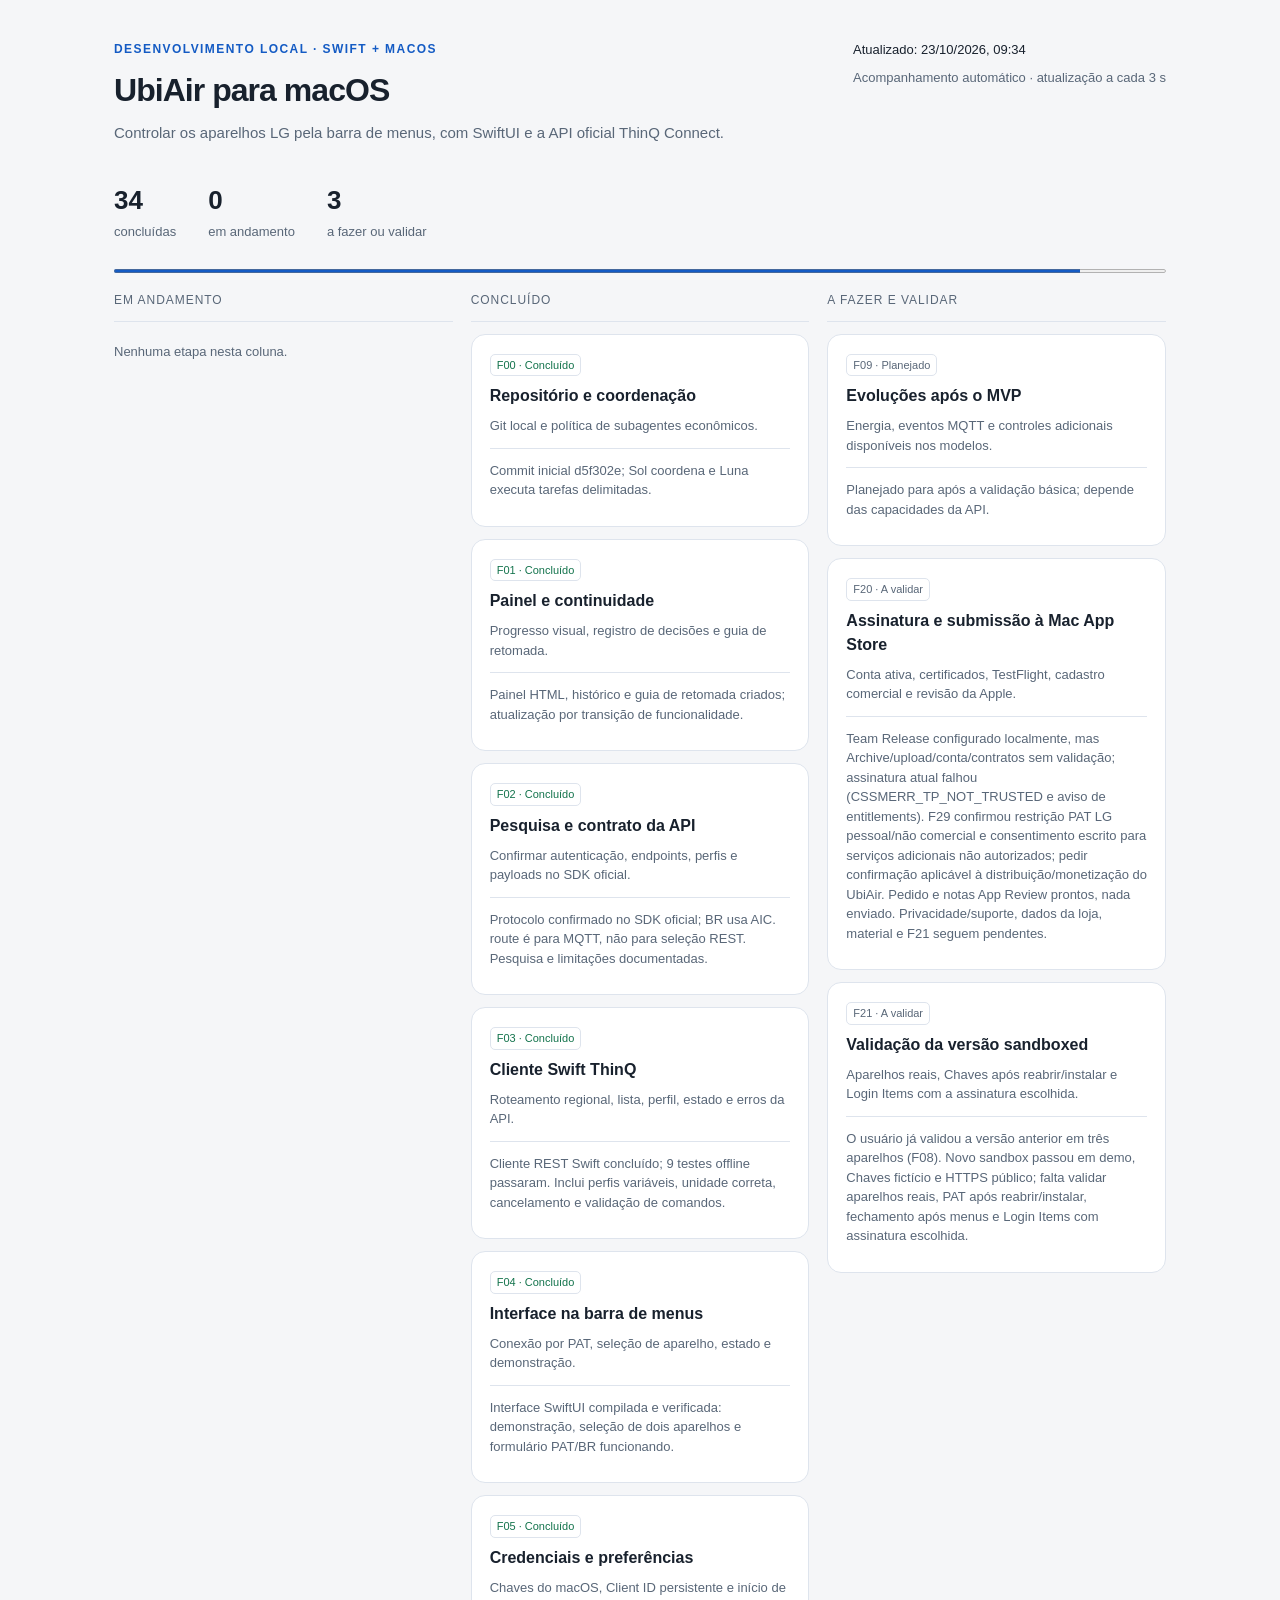
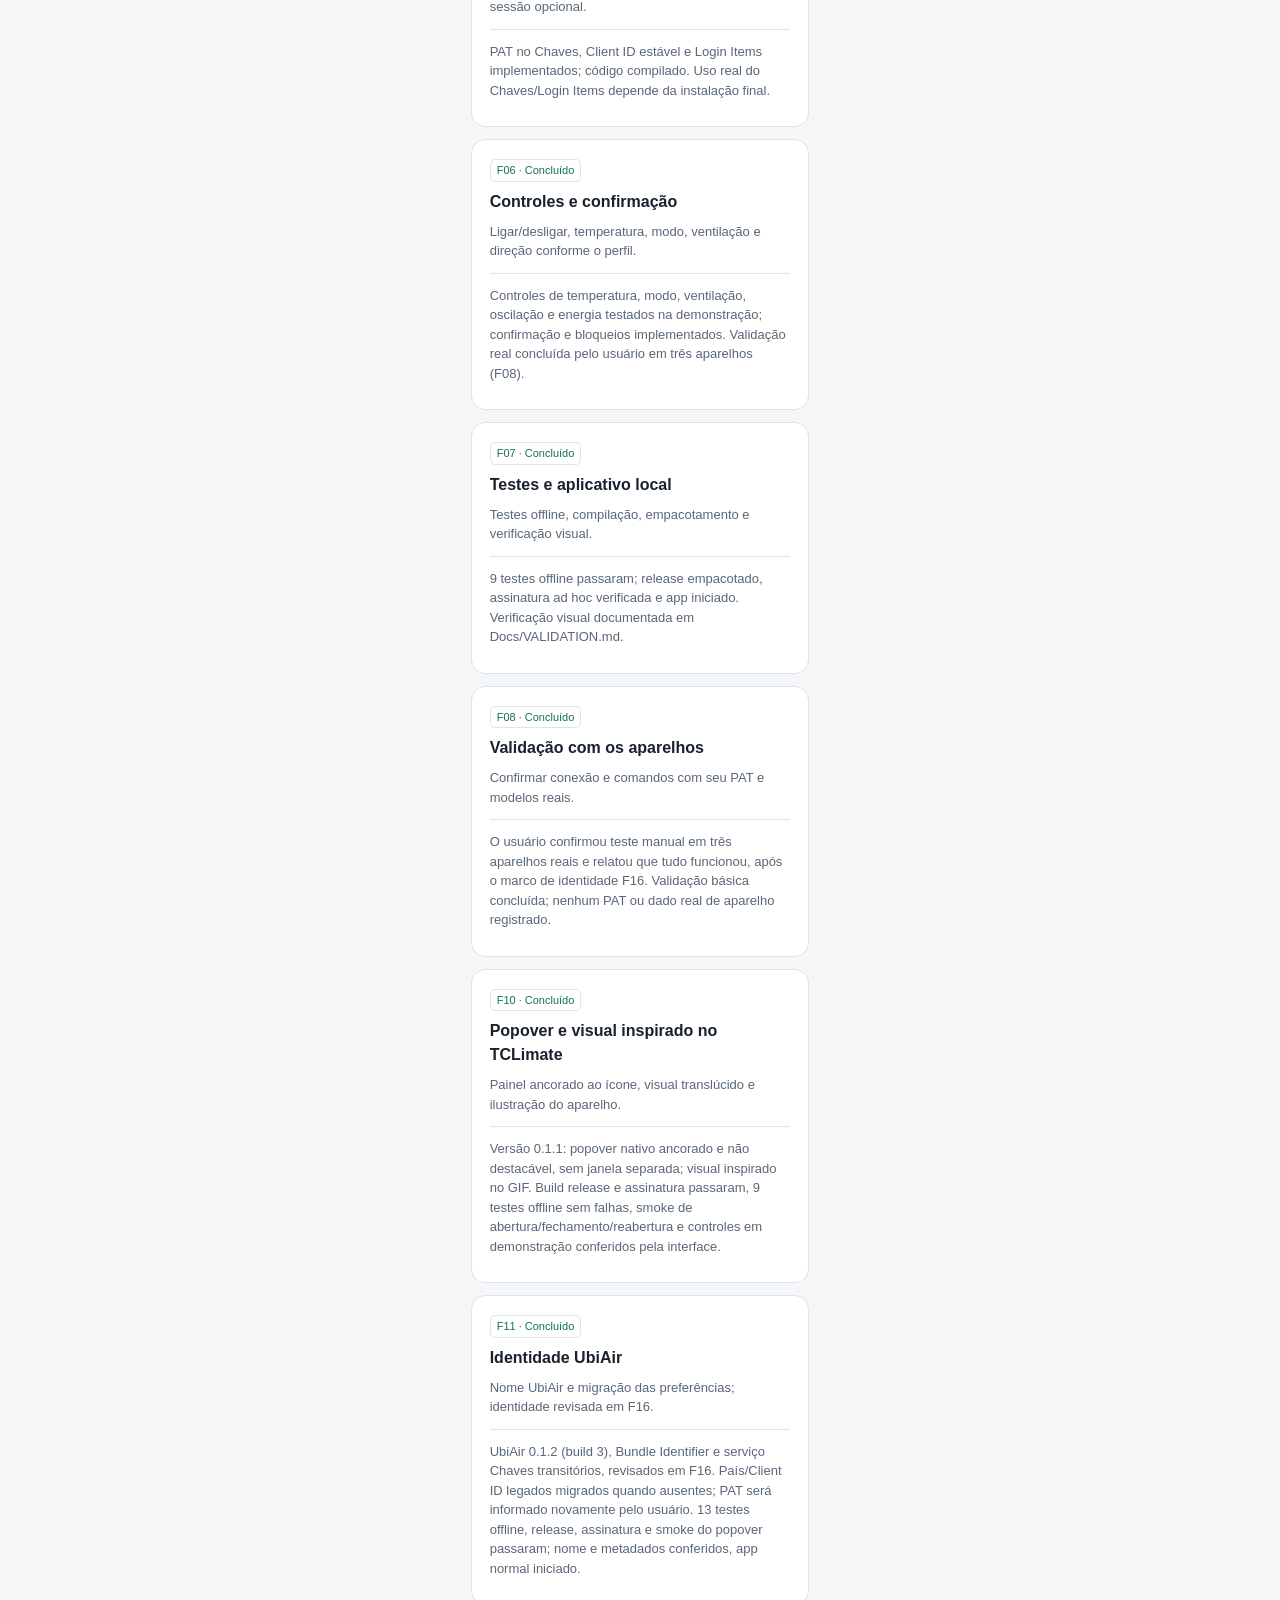
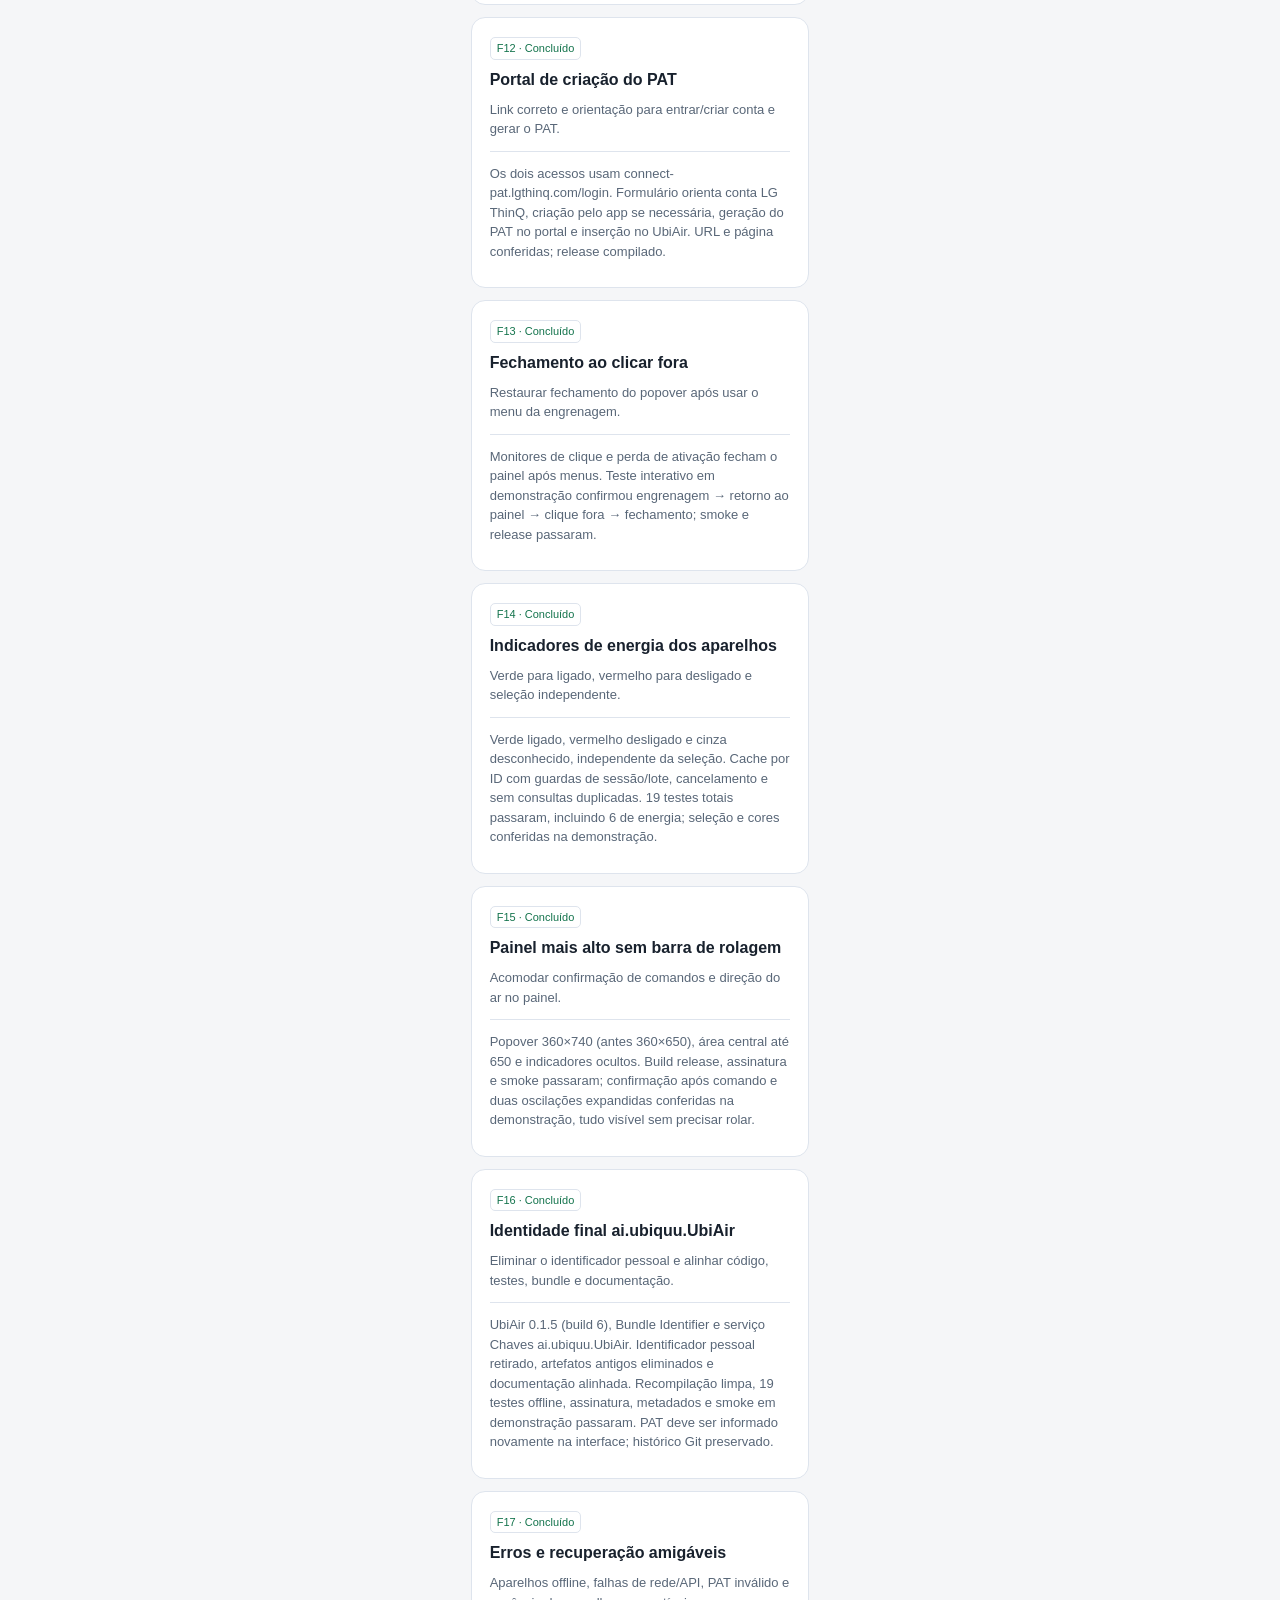
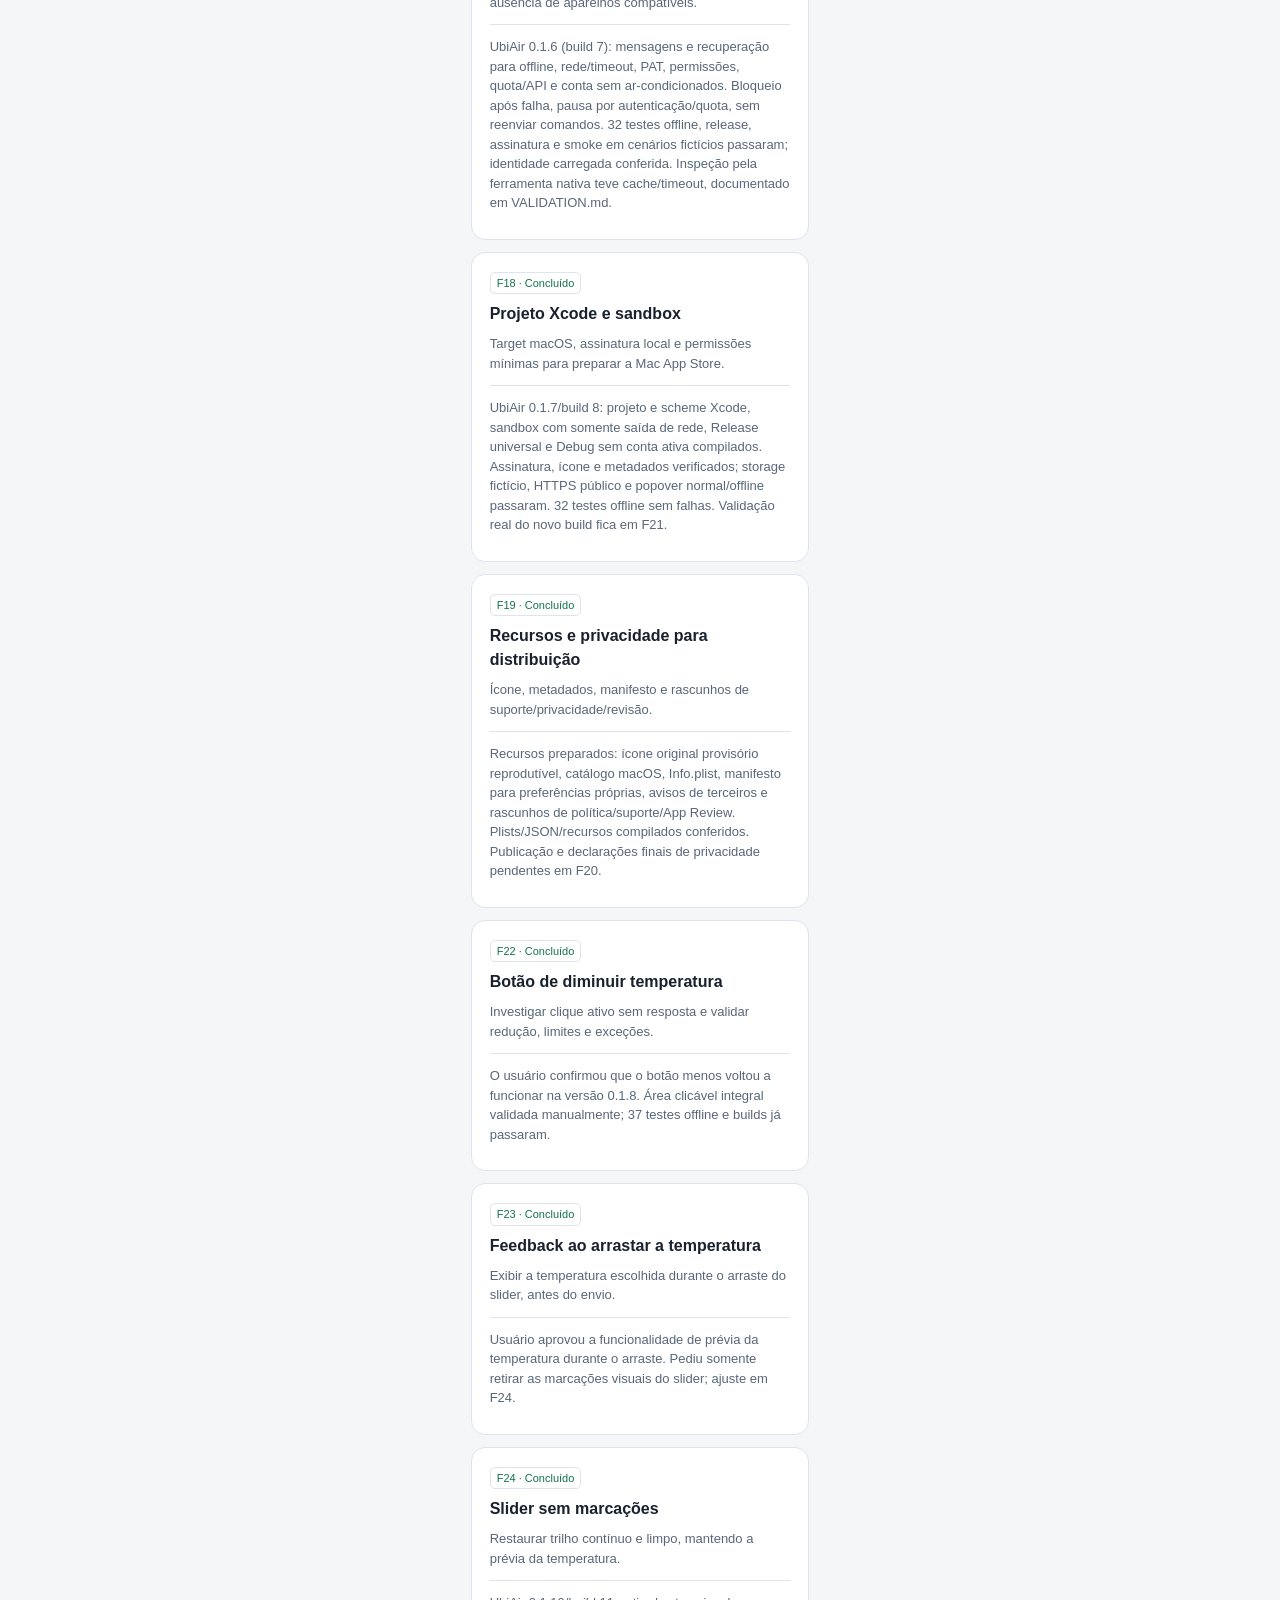
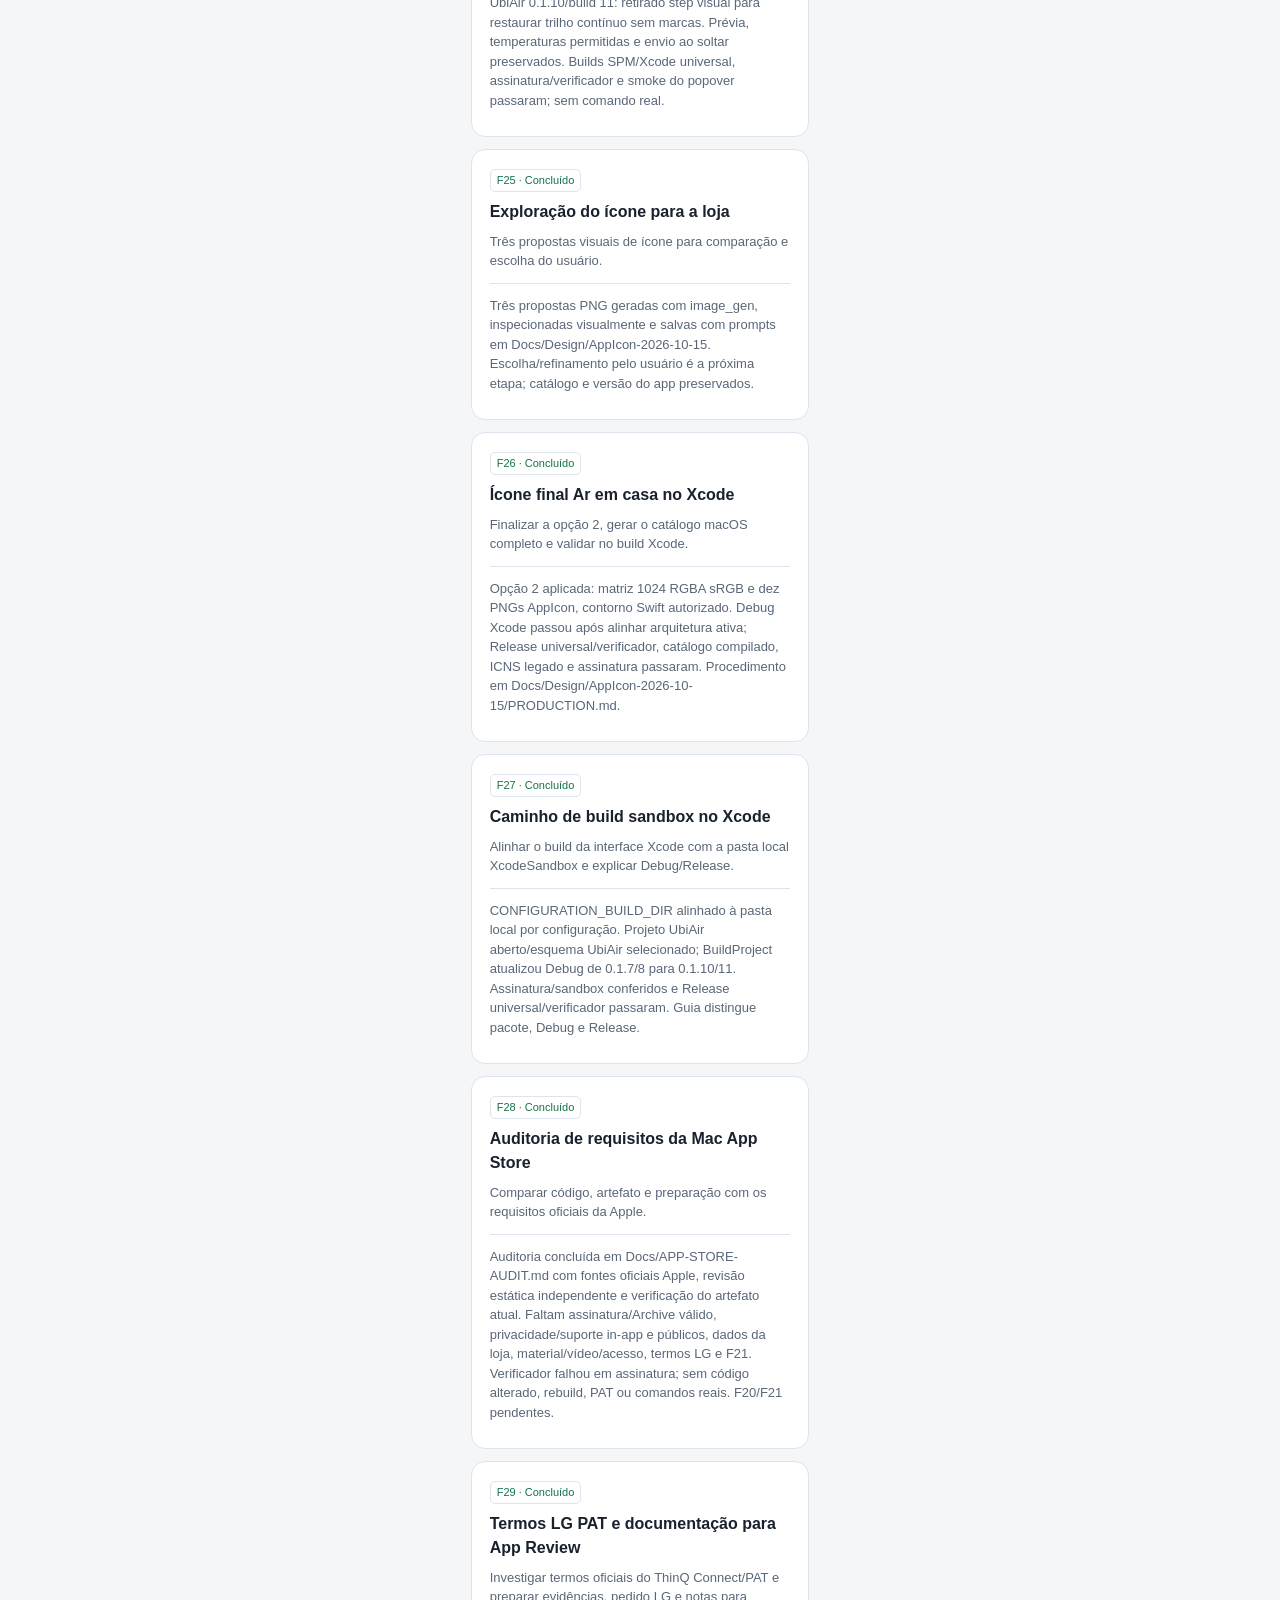
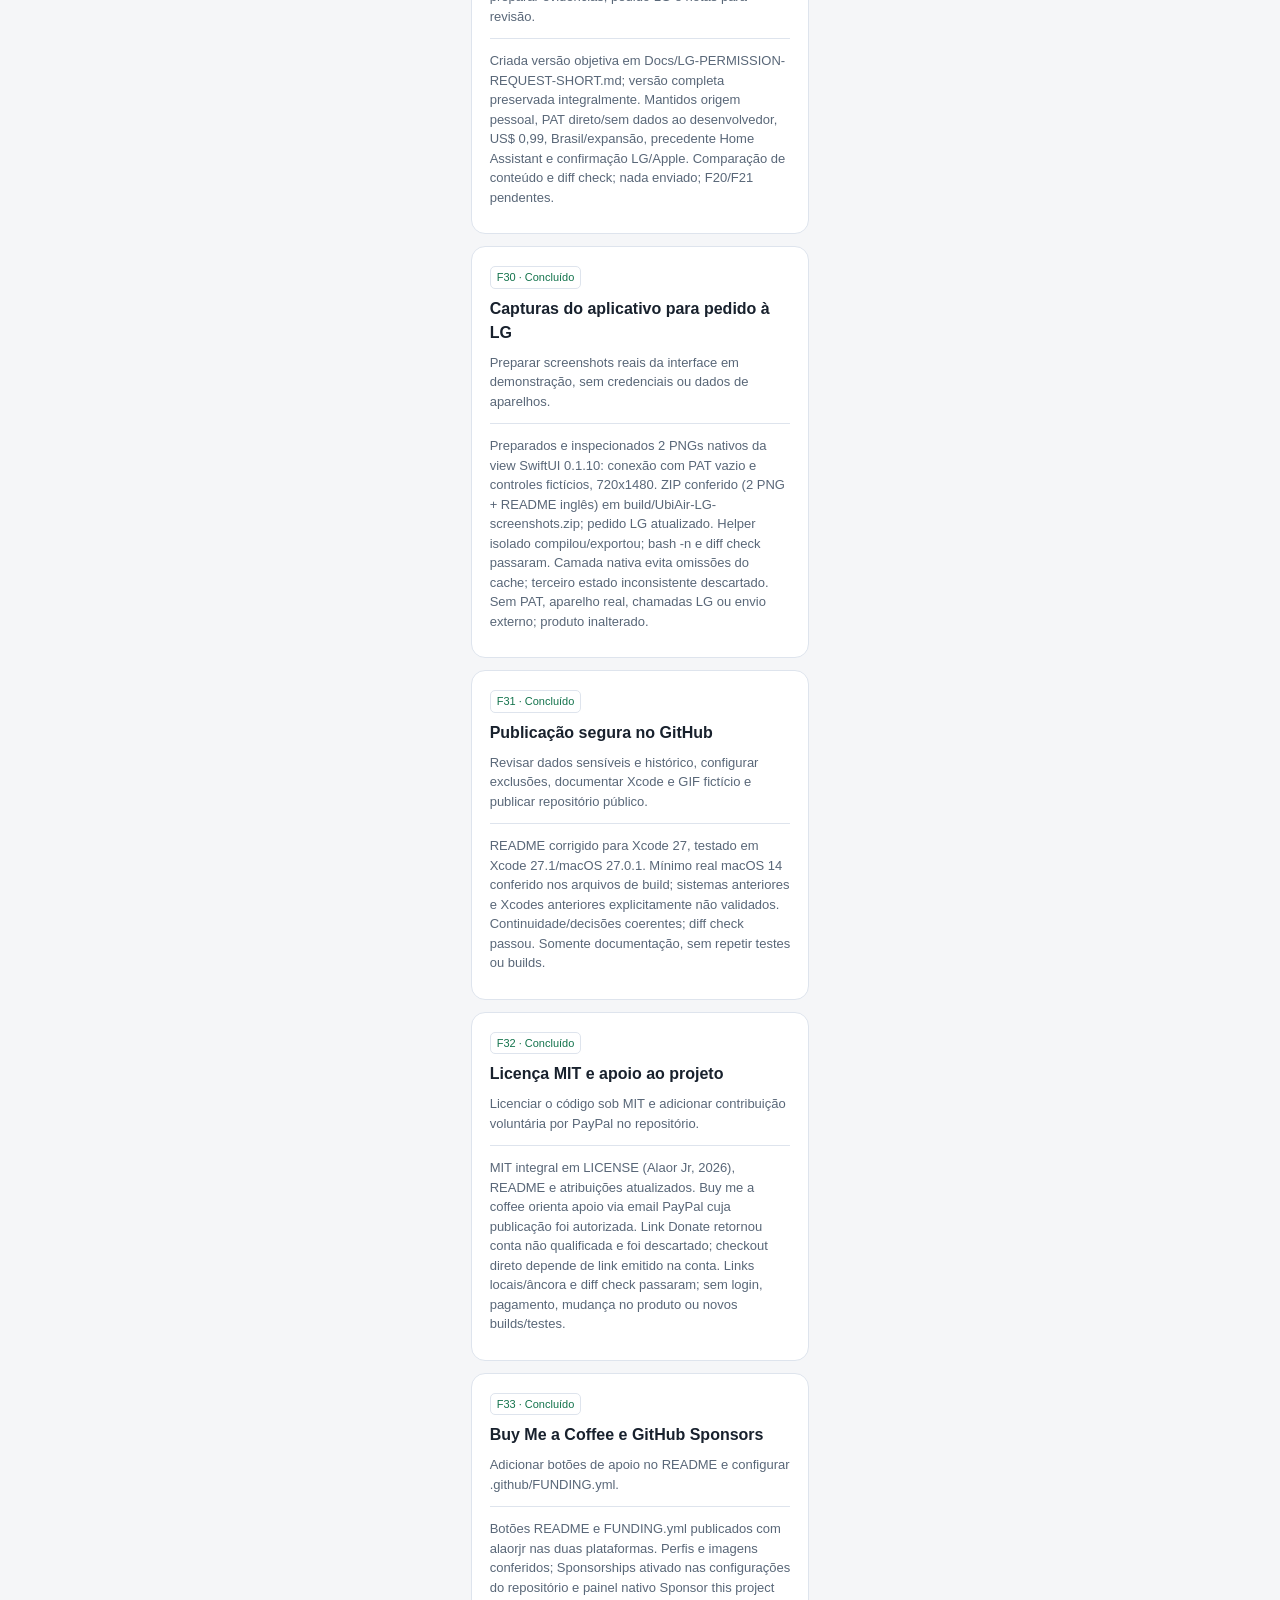
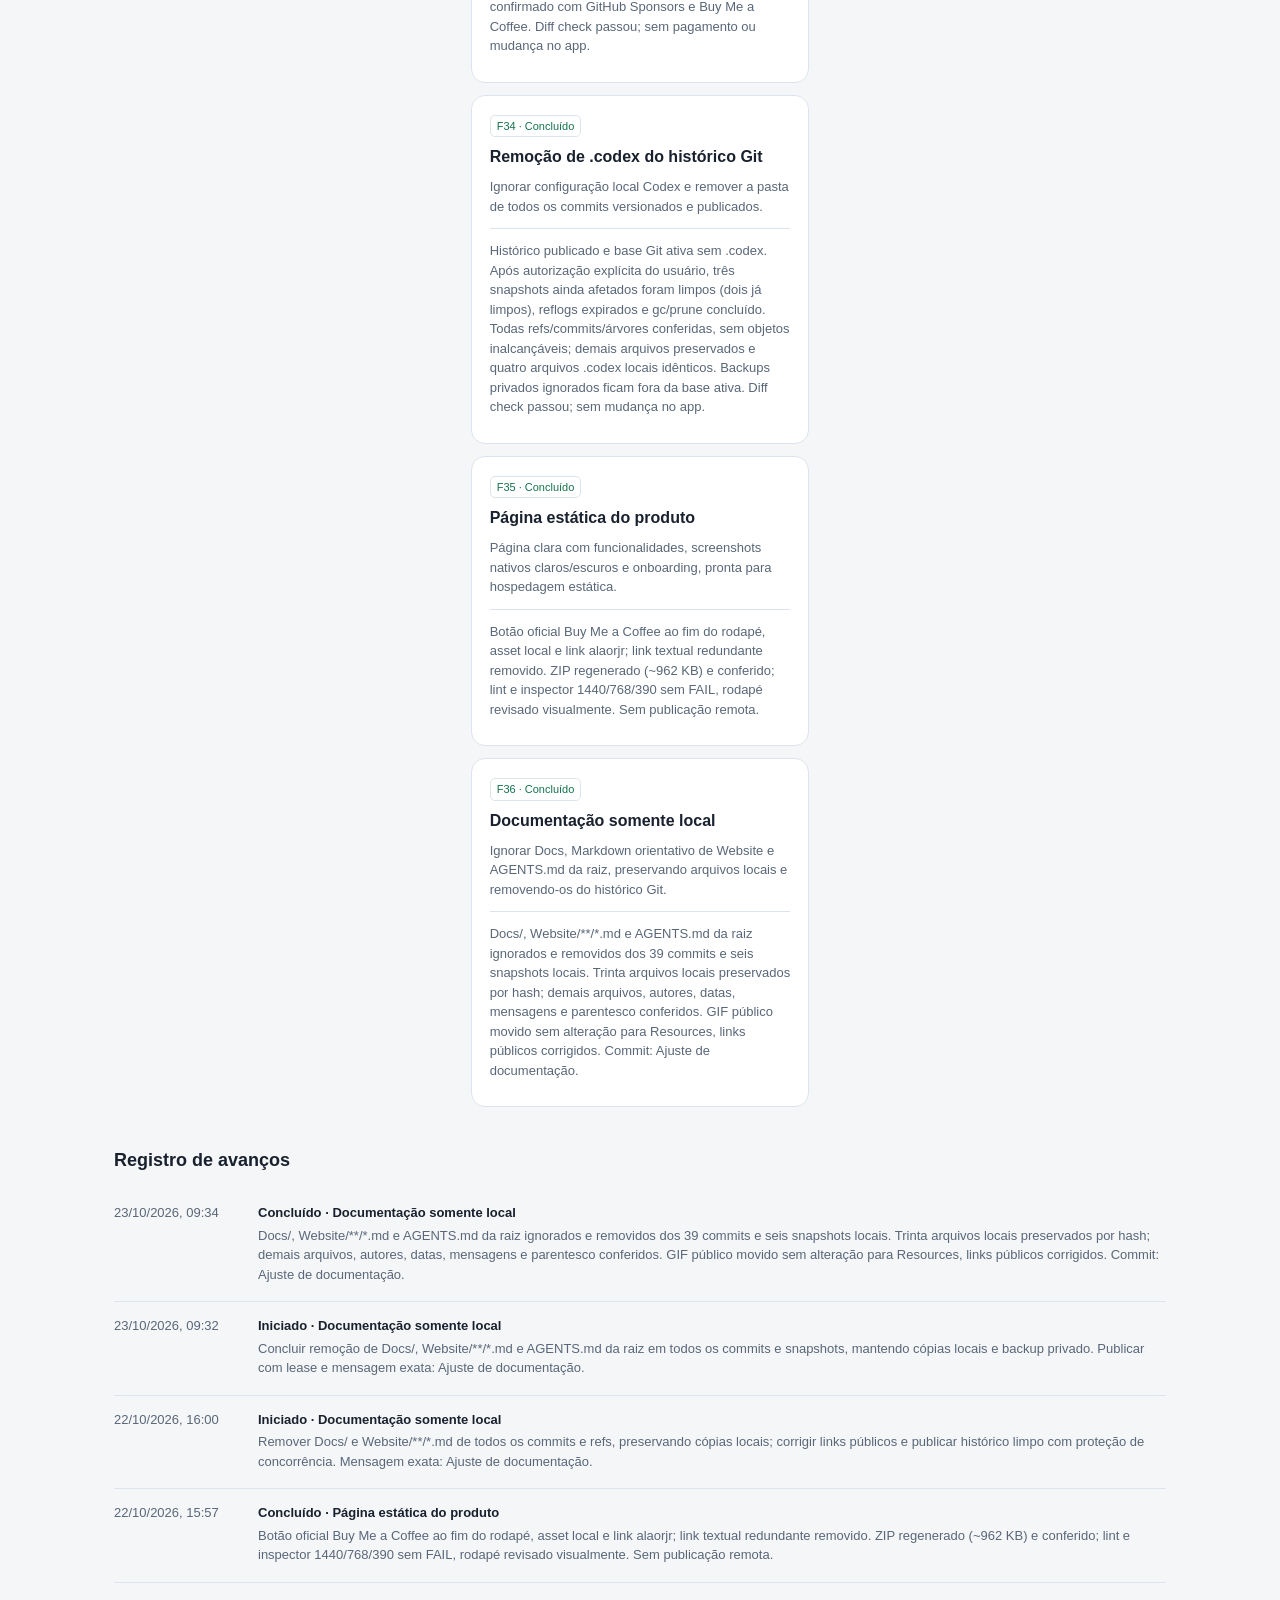
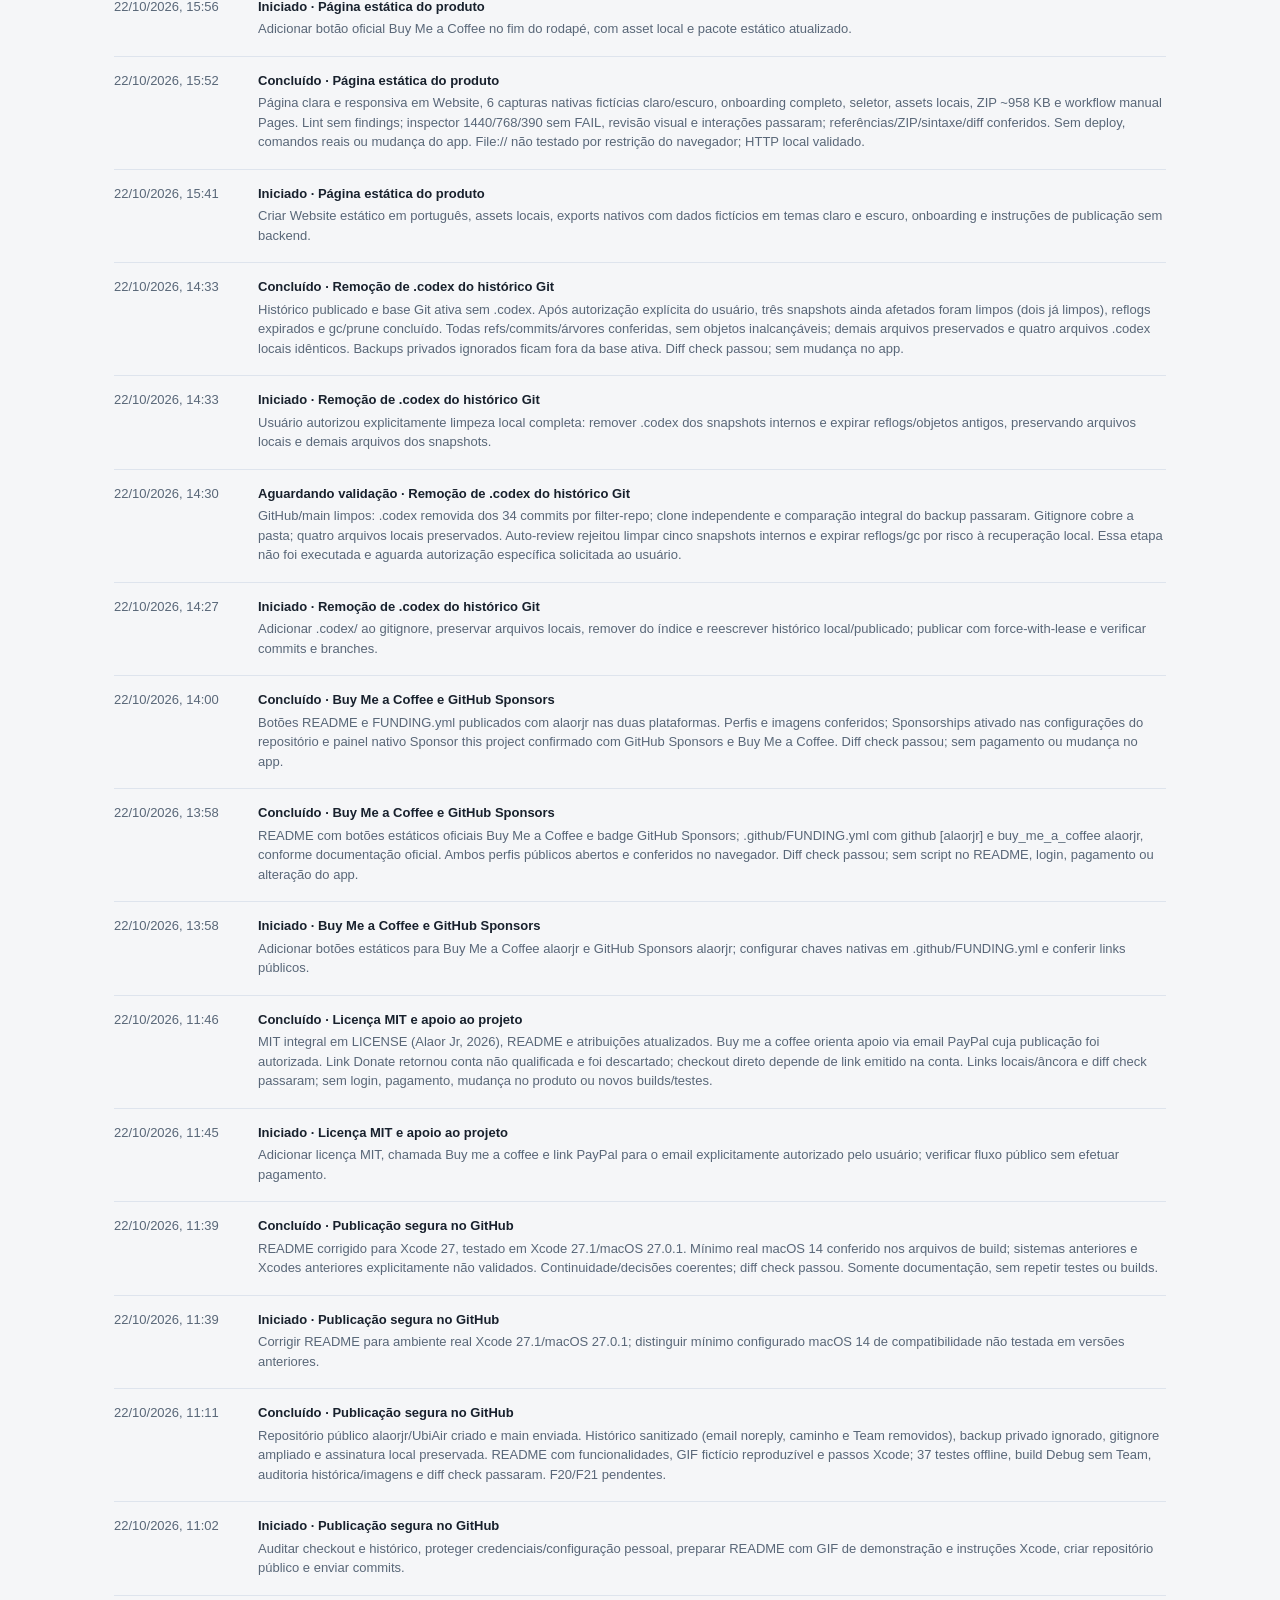
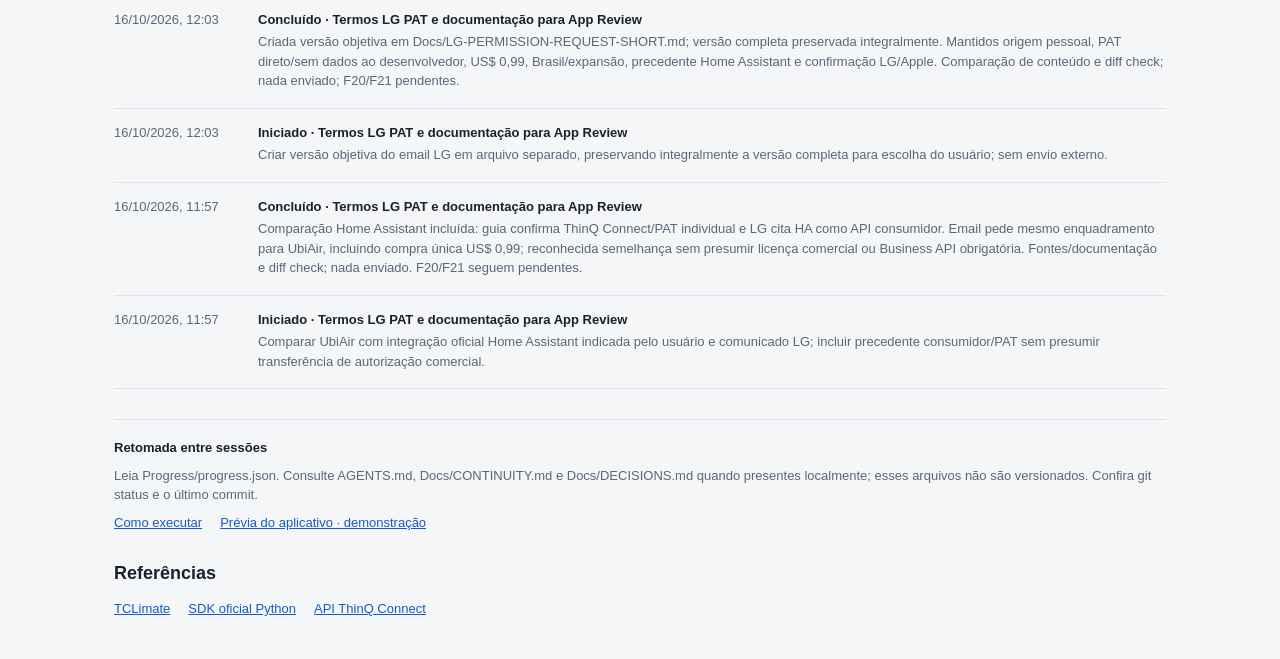
==== commit 15aeed11: "Ajuste de documentação" ====
--- a/Progress/index.html
+++ b/Progress/index.html
@@ -15,10 +15,10 @@
   <div class="summary" id="summary" aria-live="polite"></div><progress id="progress" max="10" value="0" aria-label="Funcionalidades concluídas"></progress>
   <section class="board" aria-label="Etapas do projeto"><div class="lane"><div class="lane-title">Em andamento</div><div id="active"></div></div><div class="lane"><div class="lane-title">Concluído</div><div id="done"></div></div><div class="lane"><div class="lane-title">A fazer e validar</div><div id="todo"></div></div></section>
   <h2>Registro de avanços</h2><ul id="events" class="log"></ul>
-  <footer><strong>Retomada entre sessões</strong><p id="resume"></p><div class="links"><a href="../Docs/CONTINUITY.md">Guia de continuidade</a><a href="../Docs/DECISIONS.md">Decisões</a><a href="../README.md">Como executar</a><a href="../Docs/Images/menu-panel-demo.png">Prévia do aplicativo · demonstração</a></div><h2>Referências</h2><div class="links" id="references"></div></footer>
+  <footer><strong>Retomada entre sessões</strong><p id="resume"></p><div class="links"><a href="../README.md">Como executar</a><a href="../Website/assets/screenshots/controls-light.png">Prévia do aplicativo · demonstração</a></div><h2>Referências</h2><div class="links" id="references"></div></footer>
 </main>
 <script>
-  const initial = {"project": "UbiAir para macOS", "updatedAt": "2026-10-22T15:57:55-03:00", "goal": "Controlar os aparelhos LG pela barra de menus, com SwiftUI e a API oficial ThinQ Connect.", "features": [{"id": "F00", "title": "Repositório e coordenação", "description": "Git local e política de subagentes econômicos.", "status": "done", "note": "Commit inicial d5f302e; Sol coordena e Luna executa tarefas delimitadas."}, {"id": "F01", "title": "Painel e continuidade", "description": "Progresso visual, registro de decisões e guia de retomada.", "status": "done", "note": "Painel HTML, histórico e guia de retomada criados; atualização por transição de funcionalidade.", "updatedAt": "2026-10-13T12:00:17-03:00"}, {"id": "F02", "title": "Pesquisa e contrato da API", "description": "Confirmar autenticação, endpoints, perfis e payloads no SDK oficial.", "status": "done", "note": "Protocolo confirmado no SDK oficial; BR usa AIC. route é para MQTT, não para seleção REST. Pesquisa e limitações documentadas.", "updatedAt": "2026-10-13T12:02:05-03:00"}, {"id": "F03", "title": "Cliente Swift ThinQ", "description": "Roteamento regional, lista, perfil, estado e erros da API.", "status": "done", "note": "Cliente REST Swift concluído; 9 testes offline passaram. Inclui perfis variáveis, unidade correta, cancelamento e validação de comandos.", "updatedAt": "2026-10-13T12:12:52-03:00"}, {"id": "F04", "title": "Interface na barra de menus", "description": "Conexão por PAT, seleção de aparelho, estado e demonstração.", "status": "done", "note": "Interface SwiftUI compilada e verificada: demonstração, seleção de dois aparelhos e formulário PAT/BR funcionando.", "updatedAt": "2026-10-13T15:42:04-03:00"}, {"id": "F05", "title": "Credenciais e preferências", "description": "Chaves do macOS, Client ID persistente e início de sessão opcional.", "status": "done", "note": "PAT no Chaves, Client ID estável e Login Items implementados; código compilado. Uso real do Chaves/Login Items depende da instalação final.", "updatedAt": "2026-10-13T12:12:52-03:00"}, {"id": "F06", "title": "Controles e confirmação", "description": "Ligar/desligar, temperatura, modo, ventilação e direção conforme o perfil.", "status": "done", "note": "Controles de temperatura, modo, ventilação, oscilação e energia testados na demonstração; confirmação e bloqueios implementados. Validação real concluída pelo usuário em três aparelhos (F08).", "updatedAt": "2026-10-13T15:42:04-03:00"}, {"id": "F07", "title": "Testes e aplicativo local", "description": "Testes offline, compilação, empacotamento e verificação visual.", "status": "done", "note": "9 testes offline passaram; release empacotado, assinatura ad hoc verificada e app iniciado. Verificação visual documentada em Docs/VALIDATION.md.", "updatedAt": "2026-10-13T15:42:04-03:00"}, {"id": "F08", "title": "Validação com os aparelhos", "description": "Confirmar conexão e comandos com seu PAT e modelos reais.", "status": "done", "note": "O usuário confirmou teste manual em três aparelhos reais e relatou que tudo funcionou, após o marco de identidade F16. Validação básica concluída; nenhum PAT ou dado real de aparelho registrado.", "updatedAt": "2026-10-14T13:21:07-03:00"}, {"id": "F09", "title": "Evoluções após o MVP", "description": "Energia, eventos MQTT e controles adicionais disponíveis nos modelos.", "status": "todo", "note": "Planejado para após a validação básica; depende das capacidades da API."}, {"id": "F10", "title": "Popover e visual inspirado no TCLimate", "description": "Painel ancorado ao ícone, visual translúcido e ilustração do aparelho.", "status": "done", "note": "Versão 0.1.1: popover nativo ancorado e não destacável, sem janela separada; visual inspirado no GIF. Build release e assinatura passaram, 9 testes offline sem falhas, smoke de abertura/fechamento/reabertura e controles em demonstração conferidos pela interface.", "updatedAt": "2026-10-13T16:37:49-03:00"}, {"id": "F11", "title": "Identidade UbiAir", "description": "Nome UbiAir e migração das preferências; identidade revisada em F16.", "status": "done", "note": "UbiAir 0.1.2 (build 3), Bundle Identifier e serviço Chaves transitórios, revisados em F16. País/Client ID legados migrados quando ausentes; PAT será informado novamente pelo usuário. 13 testes offline, release, assinatura e smoke do popover passaram; nome e metadados conferidos, app normal iniciado.", "updatedAt": "2026-10-14T08:40:16-03:00"}, {"id": "F12", "title": "Portal de criação do PAT", "description": "Link correto e orientação para entrar/criar conta e gerar o PAT.", "status": "done", "note": "Os dois acessos usam connect-pat.lgthinq.com/login. Formulário orienta conta LG ThinQ, criação pelo app se necessária, geração do PAT no portal e inserção no UbiAir. URL e página conferidas; release compilado.", "updatedAt": "2026-10-14T09:36:33-03:00"}, {"id": "F13", "title": "Fechamento ao clicar fora", "description": "Restaurar fechamento do popover após usar o menu da engrenagem.", "status": "done", "note": "Monitores de clique e perda de ativação fecham o painel após menus. Teste interativo em demonstração confirmou engrenagem → retorno ao painel → clique fora → fechamento; smoke e release passaram.", "updatedAt": "2026-10-14T09:36:33-03:00"}, {"id": "F14", "title": "Indicadores de energia dos aparelhos", "description": "Verde para ligado, vermelho para desligado e seleção independente.", "status": "done", "note": "Verde ligado, vermelho desligado e cinza desconhecido, independente da seleção. Cache por ID com guardas de sessão/lote, cancelamento e sem consultas duplicadas. 19 testes totais passaram, incluindo 6 de energia; seleção e cores conferidas na demonstração.", "updatedAt": "2026-10-14T09:36:34-03:00"}, {"id": "F15", "title": "Painel mais alto sem barra de rolagem", "description": "Acomodar confirmação de comandos e direção do ar no painel.", "status": "done", "note": "Popover 360×740 (antes 360×650), área central até 650 e indicadores ocultos. Build release, assinatura e smoke passaram; confirmação após comando e duas oscilações expandidas conferidas na demonstração, tudo visível sem precisar rolar.", "updatedAt": "2026-10-14T09:47:30-03:00"}, {"id": "F16", "title": "Identidade final ai.ubiquu.UbiAir", "description": "Eliminar o identificador pessoal e alinhar código, testes, bundle e documentação.", "status": "done", "note": "UbiAir 0.1.5 (build 6), Bundle Identifier e serviço Chaves ai.ubiquu.UbiAir. Identificador pessoal retirado, artefatos antigos eliminados e documentação alinhada. Recompilação limpa, 19 testes offline, assinatura, metadados e smoke em demonstração passaram. PAT deve ser informado novamente na interface; histórico Git preservado.", "updatedAt": "2026-10-14T13:15:51-03:00"}, {"id": "F17", "title": "Erros e recuperação amigáveis", "description": "Aparelhos offline, falhas de rede/API, PAT inválido e ausência de aparelhos compatíveis.", "status": "done", "note": "UbiAir 0.1.6 (build 7): mensagens e recuperação para offline, rede/timeout, PAT, permissões, quota/API e conta sem ar-condicionados. Bloqueio após falha, pausa por autenticação/quota, sem reenviar comandos. 32 testes offline, release, assinatura e smoke em cenários fictícios passaram; identidade carregada conferida. Inspeção pela ferramenta nativa teve cache/timeout, documentado em VALIDATION.md.", "updatedAt": "2026-10-14T13:42:35-03:00"}, {"id": "F18", "title": "Projeto Xcode e sandbox", "description": "Target macOS, assinatura local e permissões mínimas para preparar a Mac App Store.", "status": "done", "note": "UbiAir 0.1.7/build 8: projeto e scheme Xcode, sandbox com somente saída de rede, Release universal e Debug sem conta ativa compilados. Assinatura, ícone e metadados verificados; storage fictício, HTTPS público e popover normal/offline passaram. 32 testes offline sem falhas. Validação real do novo build fica em F21.", "updatedAt": "2026-10-14T22:14:55-03:00"}, {"id": "F19", "title": "Recursos e privacidade para distribuição", "description": "Ícone, metadados, manifesto e rascunhos de suporte/privacidade/revisão.", "status": "done", "note": "Recursos preparados: ícone original provisório reprodutível, catálogo macOS, Info.plist, manifesto para preferências próprias, avisos de terceiros e rascunhos de política/suporte/App Review. Plists/JSON/recursos compilados conferidos. Publicação e declarações finais de privacidade pendentes em F20.", "updatedAt": "2026-10-14T22:14:55-03:00"}, {"id": "F20", "title": "Assinatura e submissão à Mac App Store", "description": "Conta ativa, certificados, TestFlight, cadastro comercial e revisão da Apple.", "status": "pending", "note": "Team Release configurado localmente, mas Archive/upload/conta/contratos sem validação; assinatura atual falhou (CSSMERR_TP_NOT_TRUSTED e aviso de entitlements). F29 confirmou restrição PAT LG pessoal/não comercial e consentimento escrito para serviços adicionais não autorizados; pedir confirmação aplicável à distribuição/monetização do UbiAir. Pedido e notas App Review prontos, nada enviado. Privacidade/suporte, dados da loja, material e F21 seguem pendentes.", "updatedAt": "2026-10-16T11:08:53-03:00"}, {"id": "F21", "title": "Validação da versão sandboxed", "description": "Aparelhos reais, Chaves após reabrir/instalar e Login Items com a assinatura escolhida.", "status": "pending", "note": "O usuário já validou a versão anterior em três aparelhos (F08). Novo sandbox passou em demo, Chaves fictício e HTTPS público; falta validar aparelhos reais, PAT após reabrir/instalar, fechamento após menus e Login Items com assinatura escolhida.", "updatedAt": "2026-10-14T22:14:55-03:00"}, {"id": "F22", "title": "Botão de diminuir temperatura", "description": "Investigar clique ativo sem resposta e validar redução, limites e exceções.", "status": "done", "note": "O usuário confirmou que o botão menos voltou a funcionar na versão 0.1.8. Área clicável integral validada manualmente; 37 testes offline e builds já passaram.", "updatedAt": "2026-10-14T22:32:36-03:00"}, {"id": "F23", "title": "Feedback ao arrastar a temperatura", "description": "Exibir a temperatura escolhida durante o arraste do slider, antes do envio.", "status": "done", "note": "Usuário aprovou a funcionalidade de prévia da temperatura durante o arraste. Pediu somente retirar as marcações visuais do slider; ajuste em F24.", "updatedAt": "2026-10-14T22:39:41-03:00"}, {"id": "F24", "title": "Slider sem marcações", "description": "Restaurar trilho contínuo e limpo, mantendo a prévia da temperatura.", "status": "done", "note": "UbiAir 0.1.10/build 11: retirado step visual para restaurar trilho contínuo sem marcas. Prévia, temperaturas permitidas e envio ao soltar preservados. Builds SPM/Xcode universal, assinatura/verificador e smoke do popover passaram; sem comando real.", "updatedAt": "2026-10-14T22:40:35-03:00"}, {"id": "F25", "title": "Exploração do ícone para a loja", "description": "Três propostas visuais de ícone para comparação e escolha do usuário.", "status": "done", "note": "Três propostas PNG geradas com image_gen, inspecionadas visualmente e salvas com prompts em Docs/Design/AppIcon-2026-10-15. Escolha/refinamento pelo usuário é a próxima etapa; catálogo e versão do app preservados.", "updatedAt": "2026-10-15T07:55:41-03:00"}, {"id": "F26", "title": "Ícone final Ar em casa no Xcode", "description": "Finalizar a opção 2, gerar o catálogo macOS completo e validar no build Xcode.", "status": "done", "note": "Opção 2 aplicada: matriz 1024 RGBA sRGB e dez PNGs AppIcon, contorno Swift autorizado. Debug Xcode passou após alinhar arquitetura ativa; Release universal/verificador, catálogo compilado, ICNS legado e assinatura passaram. Procedimento em Docs/Design/AppIcon-2026-10-15/PRODUCTION.md.", "updatedAt": "2026-10-15T08:08:44-03:00"}, {"id": "F27", "title": "Caminho de build sandbox no Xcode", "description": "Alinhar o build da interface Xcode com a pasta local XcodeSandbox e explicar Debug/Release.", "status": "done", "note": "CONFIGURATION_BUILD_DIR alinhado à pasta local por configuração. Projeto UbiAir aberto/esquema UbiAir selecionado; BuildProject atualizou Debug de 0.1.7/8 para 0.1.10/11. Assinatura/sandbox conferidos e Release universal/verificador passaram. Guia distingue pacote, Debug e Release.", "updatedAt": "2026-10-15T08:23:37-03:00"}, {"id": "F28", "title": "Auditoria de requisitos da Mac App Store", "description": "Comparar código, artefato e preparação com os requisitos oficiais da Apple.", "status": "done", "note": "Auditoria concluída em Docs/APP-STORE-AUDIT.md com fontes oficiais Apple, revisão estática independente e verificação do artefato atual. Faltam assinatura/Archive válido, privacidade/suporte in-app e públicos, dados da loja, material/vídeo/acesso, termos LG e F21. Verificador falhou em assinatura; sem código alterado, rebuild, PAT ou comandos reais. F20/F21 pendentes.", "updatedAt": "2026-10-16T10:12:49-03:00"}, {"id": "F29", "title": "Termos LG PAT e documentação para App Review", "description": "Investigar termos oficiais do ThinQ Connect/PAT e preparar evidências, pedido LG e notas para revisão.", "status": "done", "note": "Criada versão objetiva em Docs/LG-PERMISSION-REQUEST-SHORT.md; versão completa preservada integralmente. Mantidos origem pessoal, PAT direto/sem dados ao desenvolvedor, US$ 0,99, Brasil/expansão, precedente Home Assistant e confirmação LG/Apple. Comparação de conteúdo e diff check; nada enviado; F20/F21 pendentes.", "updatedAt": "2026-10-16T12:03:17-03:00"}, {"id": "F30", "title": "Capturas do aplicativo para pedido à LG", "description": "Preparar screenshots reais da interface em demonstração, sem credenciais ou dados de aparelhos.", "status": "done", "note": "Preparados e inspecionados 2 PNGs nativos da view SwiftUI 0.1.10: conexão com PAT vazio e controles fictícios, 720x1480. ZIP conferido (2 PNG + README inglês) em build/UbiAir-LG-screenshots.zip; pedido LG atualizado. Helper isolado compilou/exportou; bash -n e diff check passaram. Camada nativa evita omissões do cache; terceiro estado inconsistente descartado. Sem PAT, aparelho real, chamadas LG ou envio externo; produto inalterado.", "updatedAt": "2026-10-16T11:46:45-03:00"}, {"id": "F31", "title": "Publicação segura no GitHub", "description": "Revisar dados sensíveis e histórico, configurar exclusões, documentar Xcode e GIF fictício e publicar repositório público.", "status": "done", "note": "README corrigido para Xcode 27, testado em Xcode 27.1/macOS 27.0.1. Mínimo real macOS 14 conferido nos arquivos de build; sistemas anteriores e Xcodes anteriores explicitamente não validados. Continuidade/decisões coerentes; diff check passou. Somente documentação, sem repetir testes ou builds.", "updatedAt": "2026-10-22T11:39:10-03:00"}, {"id": "F32", "title": "Licença MIT e apoio ao projeto", "description": "Licenciar o código sob MIT e adicionar contribuição voluntária por PayPal no repositório.", "status": "done", "note": "MIT integral em LICENSE (Alaor Jr, 2026), README e atribuições atualizados. Buy me a coffee orienta apoio via email PayPal cuja publicação foi autorizada. Link Donate retornou conta não qualificada e foi descartado; checkout direto depende de link emitido na conta. Links locais/âncora e diff check passaram; sem login, pagamento, mudança no produto ou novos builds/testes.", "updatedAt": "2026-10-22T11:46:35-03:00"}, {"id": "F33", "title": "Buy Me a Coffee e GitHub Sponsors", "description": "Adicionar botões de apoio no README e configurar .github/FUNDING.yml.", "status": "done", "note": "Botões README e FUNDING.yml publicados com alaorjr nas duas plataformas. Perfis e imagens conferidos; Sponsorships ativado nas configurações do repositório e painel nativo Sponsor this project confirmado com GitHub Sponsors e Buy Me a Coffee. Diff check passou; sem pagamento ou mudança no app.", "updatedAt": "2026-10-22T14:00:12-03:00"}, {"id": "F34", "title": "Remoção de .codex do histórico Git", "description": "Ignorar configuração local Codex e remover a pasta de todos os commits versionados e publicados.", "status": "done", "note": "Histórico publicado e base Git ativa sem .codex. Após autorização explícita do usuário, três snapshots ainda afetados foram limpos (dois já limpos), reflogs expirados e gc/prune concluído. Todas refs/commits/árvores conferidas, sem objetos inalcançáveis; demais arquivos preservados e quatro arquivos .codex locais idênticos. Backups privados ignorados ficam fora da base ativa. Diff check passou; sem mudança no app.", "updatedAt": "2026-10-22T14:33:39-03:00"}, {"id": "F35", "title": "Página estática do produto", "description": "Página clara com funcionalidades, screenshots nativos claros/escuros e onboarding, pronta para hospedagem estática.", "status": "done", "note": "Botão oficial Buy Me a Coffee ao fim do rodapé, asset local e link alaorjr; link textual redundante removido. ZIP regenerado (~962 KB) e conferido; lint e inspector 1440/768/390 sem FAIL, rodapé revisado visualmente. Sem publicação remota.", "updatedAt": "2026-10-22T15:57:55-03:00"}], "events": [{"at": "2026-10-22T15:57:55-03:00", "feature": "F35", "title": "Página estática do produto", "action": "done", "note": "Botão oficial Buy Me a Coffee ao fim do rodapé, asset local e link alaorjr; link textual redundante removido. ZIP regenerado (~962 KB) e conferido; lint e inspector 1440/768/390 sem FAIL, rodapé revisado visualmente. Sem publicação remota."}, {"at": "2026-10-22T15:56:59-03:00", "feature": "F35", "title": "Página estática do produto", "action": "start", "note": "Adicionar botão oficial Buy Me a Coffee no fim do rodapé, com asset local e pacote estático atualizado."}, {"at": "2026-10-22T15:52:20-03:00", "feature": "F35", "title": "Página estática do produto", "action": "done", "note": "Página clara e responsiva em Website, 6 capturas nativas fictícias claro/escuro, onboarding completo, seletor, assets locais, ZIP ~958 KB e workflow manual Pages. Lint sem findings; inspector 1440/768/390 sem FAIL, revisão visual e interações passaram; referências/ZIP/sintaxe/diff conferidos. Sem deploy, comandos reais ou mudança do app. File:// não testado por restrição do navegador; HTTP local validado."}, {"at": "2026-10-22T15:41:55-03:00", "feature": "F35", "title": "Página estática do produto", "action": "start", "note": "Criar Website estático em português, assets locais, exports nativos com dados fictícios em temas claro e escuro, onboarding e instruções de publicação sem backend."}, {"at": "2026-10-22T14:33:39-03:00", "feature": "F34", "title": "Remoção de .codex do histórico Git", "action": "done", "note": "Histórico publicado e base Git ativa sem .codex. Após autorização explícita do usuário, três snapshots ainda afetados foram limpos (dois já limpos), reflogs expirados e gc/prune concluído. Todas refs/commits/árvores conferidas, sem objetos inalcançáveis; demais arquivos preservados e quatro arquivos .codex locais idênticos. Backups privados ignorados ficam fora da base ativa. Diff check passou; sem mudança no app."}, {"at": "2026-10-22T14:33:08-03:00", "feature": "F34", "title": "Remoção de .codex do histórico Git", "action": "start", "note": "Usuário autorizou explicitamente limpeza local completa: remover .codex dos snapshots internos e expirar reflogs/objetos antigos, preservando arquivos locais e demais arquivos dos snapshots."}, {"at": "2026-10-22T14:30:22-03:00", "feature": "F34", "title": "Remoção de .codex do histórico Git", "action": "pending", "note": "GitHub/main limpos: .codex removida dos 34 commits por filter-repo; clone independente e comparação integral do backup passaram. Gitignore cobre a pasta; quatro arquivos locais preservados. Auto-review rejeitou limpar cinco snapshots internos e expirar reflogs/gc por risco à recuperação local. Essa etapa não foi executada e aguarda autorização específica solicitada ao usuário."}, {"at": "2026-10-22T14:27:08-03:00", "feature": "F34", "title": "Remoção de .codex do histórico Git", "action": "start", "note": "Adicionar .codex/ ao gitignore, preservar arquivos locais, remover do índice e reescrever histórico local/publicado; publicar com force-with-lease e verificar commits e branches."}, {"at": "2026-10-22T14:00:12-03:00", "feature": "F33", "title": "Buy Me a Coffee e GitHub Sponsors", "action": "done", "note": "Botões README e FUNDING.yml publicados com alaorjr nas duas plataformas. Perfis e imagens conferidos; Sponsorships ativado nas configurações do repositório e painel nativo Sponsor this project confirmado com GitHub Sponsors e Buy Me a Coffee. Diff check passou; sem pagamento ou mudança no app."}, {"at": "2026-10-22T13:58:38-03:00", "feature": "F33", "title": "Buy Me a Coffee e GitHub Sponsors", "action": "done", "note": "README com botões estáticos oficiais Buy Me a Coffee e badge GitHub Sponsors; .github/FUNDING.yml com github [alaorjr] e buy_me_a_coffee alaorjr, conforme documentação oficial. Ambos perfis públicos abertos e conferidos no navegador. Diff check passou; sem script no README, login, pagamento ou alteração do app."}, {"at": "2026-10-22T13:58:10-03:00", "feature": "F33", "title": "Buy Me a Coffee e GitHub Sponsors", "action": "start", "note": "Adicionar botões estáticos para Buy Me a Coffee alaorjr e GitHub Sponsors alaorjr; configurar chaves nativas em .github/FUNDING.yml e conferir links públicos."}, {"at": "2026-10-22T11:46:35-03:00", "feature": "F32", "title": "Licença MIT e apoio ao projeto", "action": "done", "note": "MIT integral em LICENSE (Alaor Jr, 2026), README e atribuições atualizados. Buy me a coffee orienta apoio via email PayPal cuja publicação foi autorizada. Link Donate retornou conta não qualificada e foi descartado; checkout direto depende de link emitido na conta. Links locais/âncora e diff check passaram; sem login, pagamento, mudança no produto ou novos builds/testes."}, {"at": "2026-10-22T11:45:23-03:00", "feature": "F32", "title": "Licença MIT e apoio ao projeto", "action": "start", "note": "Adicionar licença MIT, chamada Buy me a coffee e link PayPal para o email explicitamente autorizado pelo usuário; verificar fluxo público sem efetuar pagamento."}, {"at": "2026-10-22T11:39:10-03:00", "feature": "F31", "title": "Publicação segura no GitHub", "action": "done", "note": "README corrigido para Xcode 27, testado em Xcode 27.1/macOS 27.0.1. Mínimo real macOS 14 conferido nos arquivos de build; sistemas anteriores e Xcodes anteriores explicitamente não validados. Continuidade/decisões coerentes; diff check passou. Somente documentação, sem repetir testes ou builds."}, {"at": "2026-10-22T11:39:08-03:00", "feature": "F31", "title": "Publicação segura no GitHub", "action": "start", "note": "Corrigir README para ambiente real Xcode 27.1/macOS 27.0.1; distinguir mínimo configurado macOS 14 de compatibilidade não testada em versões anteriores."}, {"at": "2026-10-22T11:11:06-03:00", "feature": "F31", "title": "Publicação segura no GitHub", "action": "done", "note": "Repositório público alaorjr/UbiAir criado e main enviada. Histórico sanitizado (email noreply, caminho e Team removidos), backup privado ignorado, gitignore ampliado e assinatura local preservada. README com funcionalidades, GIF fictício reproduzível e passos Xcode; 37 testes offline, build Debug sem Team, auditoria histórica/imagens e diff check passaram. F20/F21 pendentes."}, {"at": "2026-10-22T11:02:21-03:00", "feature": "F31", "title": "Publicação segura no GitHub", "action": "start", "note": "Auditar checkout e histórico, proteger credenciais/configuração pessoal, preparar README com GIF de demonstração e instruções Xcode, criar repositório público e enviar commits."}, {"at": "2026-10-16T12:03:17-03:00", "feature": "F29", "title": "Termos LG PAT e documentação para App Review", "action": "done", "note": "Criada versão objetiva em Docs/LG-PERMISSION-REQUEST-SHORT.md; versão completa preservada integralmente. Mantidos origem pessoal, PAT direto/sem dados ao desenvolvedor, US$ 0,99, Brasil/expansão, precedente Home Assistant e confirmação LG/Apple. Comparação de conteúdo e diff check; nada enviado; F20/F21 pendentes."}, {"at": "2026-10-16T12:03:17-03:00", "feature": "F29", "title": "Termos LG PAT e documentação para App Review", "action": "start", "note": "Criar versão objetiva do email LG em arquivo separado, preservando integralmente a versão completa para escolha do usuário; sem envio externo."}, {"at": "2026-10-16T11:57:51-03:00", "feature": "F29", "title": "Termos LG PAT e documentação para App Review", "action": "done", "note": "Comparação Home Assistant incluída: guia confirma ThinQ Connect/PAT individual e LG cita HA como API consumidor. Email pede mesmo enquadramento para UbiAir, incluindo compra única US$ 0,99; reconhecida semelhança sem presumir licença comercial ou Business API obrigatória. Fontes/documentação e diff check; nada enviado. F20/F21 seguem pendentes."}, {"at": "2026-10-16T11:57:51-03:00", "feature": "F29", "title": "Termos LG PAT e documentação para App Review", "action": "start", "note": "Comparar UbiAir com integração oficial Home Assistant indicada pelo usuário e comunicado LG; incluir precedente consumidor/PAT sem presumir transferência de autorização comercial."}, {"at": "2026-10-16T11:47:31-03:00", "feature": "F29", "title": "Termos LG PAT e documentação para App Review", "action": "done", "note": "Pedido LG atualizado com origem pessoal confirmada (controlar próprios aparelhos pelo Mac) e ausência de envio ao desenvolvedor: PAT, IDs, estados, comandos, histórico e telemetria. Destinos de rede do código conferidos; preservados compra única US$ 0,99, Brasil/expansão internacional e pedido de permissão PAT. Diff check; sem mensagem externa, mudança de produto ou autorização recebida. Nome/contato ainda faltam; F20/F21 pendentes."}, {"at": "2026-10-16T11:47:09-03:00", "feature": "F29", "title": "Termos LG PAT e documentação para App Review", "action": "start", "note": "Ajustar email LG com origem pessoal do projeto no Mac e ausência de envio de dados ao desenvolvedor, preservando declaração de venda e restrições PAT; nenhuma mensagem externa."}, {"at": "2026-10-16T11:46:45-03:00", "feature": "F30", "title": "Capturas do aplicativo para pedido à LG", "action": "done", "note": "Preparados e inspecionados 2 PNGs nativos da view SwiftUI 0.1.10: conexão com PAT vazio e controles fictícios, 720x1480. ZIP conferido (2 PNG + README inglês) em build/UbiAir-LG-screenshots.zip; pedido LG atualizado. Helper isolado compilou/exportou; bash -n e diff check passaram. Camada nativa evita omissões do cache; terceiro estado inconsistente descartado. Sem PAT, aparelho real, chamadas LG ou envio externo; produto inalterado."}, {"at": "2026-10-16T11:35:05-03:00", "feature": "F30", "title": "Capturas do aplicativo para pedido à LG", "action": "start", "note": "Capturar interface real em demonstração isolada: conexão sem PAT e controles fictícios; conferir imagens e preparar anexos com legenda inglesa para email LG, sem envio externo."}, {"at": "2026-10-16T11:31:26-03:00", "feature": "F29", "title": "Termos LG PAT e documentação para App Review", "action": "done", "note": "Pesquisa e material alinhados ao modelo confirmado: desenvolvedor individual, Brasil inicial em português, inglês e expansão internacional depois; compra única planejada de US$ 0,99 para cobrir desenvolvimento. Pedido LG explicita cobrança e solicita permissão para ambas as fases. Nome legal/contato faltam no rascunho; sem envio ou autorização externa. Documentação conferida com diff check; F20/F21 pendentes."}, {"at": "2026-10-16T11:31:16-03:00", "feature": "F29", "title": "Termos LG PAT e documentação para App Review", "action": "start", "note": "Adequar pedido LG e notas Apple ao modelo informado: desenvolvedor individual, Brasil inicial, expansão internacional com inglês e compra única planejada de US$ 0,99 para cobrir custos; sem envio externo."}, {"at": "2026-10-16T11:08:53-03:00", "feature": "F29", "title": "Termos LG PAT e documentação para App Review", "action": "done", "note": "Documentação PAT e FAQ oficial LG lidos no navegador: pessoal/não comercial, consentimento escrito para serviços adicionais não autorizados. Termos gerais e chave fixa documentada conferidos. Criados investigação, pedido LG em inglês e notas App Review com autorização condicionada à prova; revisão técnica independente e diff check. Sem envio, PAT, comandos reais ou alteração de código; consentimento/distribuição permanecem pendentes F20."}, {"at": "2026-10-16T11:08:53-03:00", "feature": "F20", "title": "Assinatura e submissão à Mac App Store", "action": "pending", "note": "Team Release configurado localmente, mas Archive/upload/conta/contratos sem validação; assinatura atual falhou (CSSMERR_TP_NOT_TRUSTED e aviso de entitlements). F29 confirmou restrição PAT LG pessoal/não comercial e consentimento escrito para serviços adicionais não autorizados; pedir confirmação aplicável à distribuição/monetização do UbiAir. Pedido e notas App Review prontos, nada enviado. Privacidade/suporte, dados da loja, material e F21 seguem pendentes."}, {"at": "2026-10-16T11:05:55-03:00", "feature": "F29", "title": "Termos LG PAT e documentação para App Review", "action": "start", "note": "Investigar condições oficiais do PAT e distribuição do cliente macOS direto com token do usuário; preparar pedido LG e material fiel para App Review, sem enviar mensagens ou credenciais."}, {"at": "2026-10-16T10:12:49-03:00", "feature": "F28", "title": "Auditoria de requisitos da Mac App Store", "action": "done", "note": "Auditoria concluída em Docs/APP-STORE-AUDIT.md com fontes oficiais Apple, revisão estática independente e verificação do artefato atual. Faltam assinatura/Archive válido, privacidade/suporte in-app e públicos, dados da loja, material/vídeo/acesso, termos LG e F21. Verificador falhou em assinatura; sem código alterado, rebuild, PAT ou comandos reais. F20/F21 pendentes."}, {"at": "2026-10-16T10:12:49-03:00", "feature": "F20", "title": "Assinatura e submissão à Mac App Store", "action": "pending", "note": "Auditoria 16/10/2026: Team já configurado no Release local, mas conta/contratos não consultados. Artefato atual falhou em codesign (CSSMERR_TP_NOT_TRUSTED) e extração avisou entitlements inválidos; investigar assinatura/Archive e validar upload. Faltam URLs e links in-app de privacidade/suporte, declaração de dados, termos LG, vídeo/acesso App Review e material/cadastro. TestFlight recomendado; nenhuma submissão comprovada."}, {"at": "2026-10-16T10:12:06-03:00", "feature": "F28", "title": "Auditoria de requisitos da Mac App Store", "action": "start", "note": "Auditar configuração, artefato Release e pendências de privacidade, App Review e cadastro com fontes oficiais Apple; preservar alterações locais."}, {"at": "2026-10-15T08:23:37-03:00", "feature": "F27", "title": "Caminho de build sandbox no Xcode", "action": "done", "note": "CONFIGURATION_BUILD_DIR alinhado à pasta local por configuração. Projeto UbiAir aberto/esquema UbiAir selecionado; BuildProject atualizou Debug de 0.1.7/8 para 0.1.10/11. Assinatura/sandbox conferidos e Release universal/verificador passaram. Guia distingue pacote, Debug e Release."}, {"at": "2026-10-15T08:17:29-03:00", "feature": "F27", "title": "Caminho de build sandbox no Xcode", "action": "start", "note": "Corrigir saída do build Xcode: Debug local estava na versão 0.1.7 enquanto Release do script está em 0.1.10; alinhar DerivedData ao build/XcodeSandbox e validar Cmd+B."}, {"at": "2026-10-15T08:08:44-03:00", "feature": "F26", "title": "Ícone final Ar em casa no Xcode", "action": "done", "note": "Opção 2 aplicada: matriz 1024 RGBA sRGB e dez PNGs AppIcon, contorno Swift autorizado. Debug Xcode passou após alinhar arquitetura ativa; Release universal/verificador, catálogo compilado, ICNS legado e assinatura passaram. Procedimento em Docs/Design/AppIcon-2026-10-15/PRODUCTION.md."}, {"at": "2026-10-15T07:57:31-03:00", "feature": "F26", "title": "Ícone final Ar em casa no Xcode", "action": "start", "note": "Opção 2 escolhida: finalizar arte sem fundo externo, exportar dez PNGs macOS de 16 a 1024 px e configurar/validar AppIcon no Xcode."}, {"at": "2026-10-15T07:55:41-03:00", "feature": "F25", "title": "Exploração do ícone para a loja", "action": "done", "note": "Três propostas PNG geradas com image_gen, inspecionadas visualmente e salvas com prompts em Docs/Design/AppIcon-2026-10-15. Escolha/refinamento pelo usuário é a próxima etapa; catálogo e versão do app preservados."}, {"at": "2026-10-15T07:53:28-03:00", "feature": "F25", "title": "Exploração do ícone para a loja", "action": "start", "note": "Gerar três propostas originais de ícone UbiAir: monograma de vento, aparelho estilizado e floco refinado; preservar o ícone atual."}, {"at": "2026-10-14T22:40:35-03:00", "feature": "F24", "title": "Slider sem marcações", "action": "done", "note": "UbiAir 0.1.10/build 11: retirado step visual para restaurar trilho contínuo sem marcas. Prévia, temperaturas permitidas e envio ao soltar preservados. Builds SPM/Xcode universal, assinatura/verificador e smoke do popover passaram; sem comando real."}, {"at": "2026-10-14T22:39:41-03:00", "feature": "F24", "title": "Slider sem marcações", "action": "start", "note": "Remover o step visual do Slider; preservar arredondamento para temperaturas permitidas, prévia e envio ao soltar."}, {"at": "2026-10-14T22:39:41-03:00", "feature": "F23", "title": "Feedback ao arrastar a temperatura", "action": "done", "note": "Usuário aprovou a funcionalidade de prévia da temperatura durante o arraste. Pediu somente retirar as marcações visuais do slider; ajuste em F24."}, {"at": "2026-10-14T22:35:23-03:00", "feature": "F23", "title": "Feedback ao arrastar a temperatura", "action": "pending", "note": "UbiAir 0.1.9/build 10: temperatura principal acompanha o arraste em destaque e mostra Solte para ajustar. Passos/exceções/unidade respeitados; comando ao soltar e prévia cancelada ao trocar aparelho/ocultar painel. 37 testes, builds SPM/Xcode universal, assinatura, verificador e smoke passaram. Confirmação manual da UX aguarda usuário; nenhum comando real enviado."}, {"at": "2026-10-14T22:32:36-03:00", "feature": "F23", "title": "Feedback ao arrastar a temperatura", "action": "start", "note": "Mostrar a temperatura de prévia ao arrastar, respeitar os valores permitidos e enviar somente ao soltar; preservar área clicável e comentário local."}, {"at": "2026-10-14T22:32:36-03:00", "feature": "F22", "title": "Botão de diminuir temperatura", "action": "done", "note": "O usuário confirmou que o botão menos voltou a funcionar na versão 0.1.8. Área clicável integral validada manualmente; 37 testes offline e builds já passaram."}, {"at": "2026-10-14T22:29:37-03:00", "feature": "F22", "title": "Botão de diminuir temperatura", "action": "pending", "note": "UbiAir 0.1.8/build 9: labels de menos/mais com área clicável integral; cálculo e handler 23 → 22 → 21 → 22 confirmados com serviços fictícios. 37 testes, builds SPM/Xcode, assinatura, verificador sandbox e smoke passaram. Usuário relatou ausência de envio/erro; hipótese de hit testing, clique e efeito real aguardam confirmação. Comentário local de prévia preservado."}, {"at": "2026-10-14T22:25:09-03:00", "feature": "F22", "title": "Botão de diminuir temperatura", "action": "start", "note": "Usuário relata botão menos ativo sem resposta; verificar cálculo, envio e região clicável, preservar comentário local de prévia e validar apenas em demonstração."}, {"at": "2026-10-14T22:14:55-03:00", "feature": "F21", "title": "Validação da versão sandboxed", "action": "pending", "note": "O usuário já validou a versão anterior em três aparelhos (F08). Novo sandbox passou em demo, Chaves fictício e HTTPS público; falta validar aparelhos reais, PAT após reabrir/instalar, fechamento após menus e Login Items com assinatura escolhida."}, {"at": "2026-10-14T22:14:55-03:00", "feature": "F20", "title": "Assinatura e submissão à Mac App Store", "action": "pending", "note": "Aguardar conta Apple Developer ativa, certificados/provisionamento, preço e cadastro fiscal/bancário; finalizar URLs públicas, privacidade, material e vídeo, TestFlight e revisão. Nada submetido ou publicado."}, {"at": "2026-10-14T22:14:55-03:00", "feature": "F19", "title": "Recursos e privacidade para distribuição", "action": "done", "note": "Recursos preparados: ícone original provisório reprodutível, catálogo macOS, Info.plist, manifesto para preferências próprias, avisos de terceiros e rascunhos de política/suporte/App Review. Plists/JSON/recursos compilados conferidos. Publicação e declarações finais de privacidade pendentes em F20."}, {"at": "2026-10-14T22:14:55-03:00", "feature": "F18", "title": "Projeto Xcode e sandbox", "action": "done", "note": "UbiAir 0.1.7/build 8: projeto e scheme Xcode, sandbox com somente saída de rede, Release universal e Debug sem conta ativa compilados. Assinatura, ícone e metadados verificados; storage fictício, HTTPS público e popover normal/offline passaram. 32 testes offline sem falhas. Validação real do novo build fica em F21."}, {"at": "2026-10-14T16:23:37-03:00", "feature": "F19", "title": "Recursos e privacidade para distribuição", "action": "start", "note": "Preparar ícone próprio provisório, metadados e manifesto; documentar privacidade e revisão sem publicar ou cadastrar serviços."}, {"at": "2026-10-14T16:23:37-03:00", "feature": "F18", "title": "Projeto Xcode e sandbox", "action": "start", "note": "Preparar target macOS no Xcode e sandbox com saída de rede; compilar localmente sem conta ativa ou certificados de distribuição."}, {"at": "2026-10-14T13:42:35-03:00", "feature": "F17", "title": "Erros e recuperação amigáveis", "action": "done", "note": "UbiAir 0.1.6 (build 7): mensagens e recuperação para offline, rede/timeout, PAT, permissões, quota/API e conta sem ar-condicionados. Bloqueio após falha, pausa por autenticação/quota, sem reenviar comandos. 32 testes offline, release, assinatura e smoke em cenários fictícios passaram; identidade carregada conferida. Inspeção pela ferramenta nativa teve cache/timeout, documentado em VALIDATION.md."}, {"at": "2026-10-14T13:22:34-03:00", "feature": "F17", "title": "Erros e recuperação amigáveis", "action": "start", "note": "Classificar erros sem expor respostas técnicas, distinguir offline de falhas de leitura, oferecer recuperação manual e explicar suporte apenas a ar-condicionado."}, {"at": "2026-10-14T13:21:07-03:00", "feature": "F08", "title": "Validação com os aparelhos", "action": "done", "note": "O usuário confirmou teste manual em três aparelhos reais e relatou que tudo funcionou, após o marco de identidade F16. Validação básica concluída; nenhum PAT ou dado real de aparelho registrado."}, {"at": "2026-10-14T13:15:51-03:00", "feature": "F16", "title": "Identidade final ai.ubiquu.UbiAir", "action": "done", "note": "UbiAir 0.1.5 (build 6), Bundle Identifier e serviço Chaves ai.ubiquu.UbiAir. Identificador pessoal retirado, artefatos antigos eliminados e documentação alinhada. Recompilação limpa, 19 testes offline, assinatura, metadados e smoke em demonstração passaram. PAT deve ser informado novamente na interface; histórico Git preservado."}, {"at": "2026-10-14T11:21:47-03:00", "feature": "F16", "title": "Identidade final ai.ubiquu.UbiAir", "action": "start", "note": "Adotar exatamente ai.ubiquu.UbiAir, eliminar identificador pessoal e referências obsoletas do checkout e revisar artefatos gerados."}, {"at": "2026-10-14T09:47:30-03:00", "feature": "F15", "title": "Painel mais alto sem barra de rolagem", "action": "done", "note": "Popover 360×740 (antes 360×650), área central até 650 e indicadores ocultos. Build release, assinatura e smoke passaram; confirmação após comando e duas oscilações expandidas conferidas na demonstração, tudo visível sem precisar rolar."}, {"at": "2026-10-14T09:44:18-03:00", "feature": "F15", "title": "Painel mais alto sem barra de rolagem", "action": "start", "note": "Aumentar a altura do popover e do conteúdo para caber confirmação e controles expandidos; conferir em demonstração sem dados reais."}, {"at": "2026-10-14T09:36:34-03:00", "feature": "F14", "title": "Indicadores de energia dos aparelhos", "action": "done", "note": "Verde ligado, vermelho desligado e cinza desconhecido, independente da seleção. Cache por ID com guardas de sessão/lote, cancelamento e sem consultas duplicadas. 19 testes totais passaram, incluindo 6 de energia; seleção e cores conferidas na demonstração."}, {"at": "2026-10-14T09:36:33-03:00", "feature": "F13", "title": "Fechamento ao clicar fora", "action": "done", "note": "Monitores de clique e perda de ativação fecham o painel após menus. Teste interativo em demonstração confirmou engrenagem → retorno ao painel → clique fora → fechamento; smoke e release passaram."}, {"at": "2026-10-14T09:36:33-03:00", "feature": "F12", "title": "Portal de criação do PAT", "action": "done", "note": "Os dois acessos usam connect-pat.lgthinq.com/login. Formulário orienta conta LG ThinQ, criação pelo app se necessária, geração do PAT no portal e inserção no UbiAir. URL e página conferidas; release compilado."}, {"at": "2026-10-14T09:01:42-03:00", "feature": "F14", "title": "Indicadores de energia dos aparelhos", "action": "start", "note": "Manter estado de energia dos aparelhos para mostrar cores independentes da seleção, com estado desconhecido neutro."}, {"at": "2026-10-14T09:01:42-03:00", "feature": "F13", "title": "Fechamento ao clicar fora", "action": "start", "note": "Investigar perda de fechamento automático após menu da engrenagem e implementar fechamento robusto fora do painel."}, {"at": "2026-10-14T09:01:42-03:00", "feature": "F12", "title": "Portal de criação do PAT", "action": "start", "note": "Atualizar os dois acessos ao portal PAT e orientar login/criação de conta e geração do token."}, {"at": "2026-10-14T08:40:16-03:00", "feature": "F11", "title": "Identidade UbiAir", "action": "done", "note": "UbiAir 0.1.2 (build 3), Bundle Identifier e serviço Chaves transitórios, revisados em F16. País/Client ID legados migrados quando ausentes; PAT será informado novamente pelo usuário. 13 testes offline, release, assinatura e smoke do popover passaram; nome e metadados conferidos, app normal iniciado."}, {"at": "2026-10-14T08:29:00-03:00", "feature": "F11", "title": "Identidade UbiAir", "action": "start", "note": "Renomear o aplicativo para UbiAir com identificador transitório (revisado em F16); adaptar build, interface e documentação, preservando configuração anterior."}, {"at": "2026-10-13T16:37:49-03:00", "feature": "F10", "title": "Popover e visual inspirado no TCLimate", "action": "done", "note": "Versão 0.1.1: popover nativo ancorado e não destacável, sem janela separada; visual inspirado no GIF. Build release e assinatura passaram, 9 testes offline sem falhas, smoke de abertura/fechamento/reabertura e controles em demonstração conferidos pela interface."}, {"at": "2026-10-13T16:37:48-03:00", "feature": "F08", "title": "Validação com os aparelhos", "action": "pending", "note": "Conexão, listagem e estado reais observados na interface configurada pelo usuário. Comandos físicos e validação dos modelos continuam pendentes; o agente acionou controles somente em demonstração."}, {"at": "2026-10-13T15:55:04-03:00", "feature": "F10", "title": "Popover e visual inspirado no TCLimate", "action": "start", "note": "Remover janela de prévia e redesenhar o painel pelo GIF fornecido, preservando os controles ThinQ existentes."}, {"at": "2026-10-13T15:42:04-03:00", "feature": "F08", "title": "Validação com os aparelhos", "action": "pending", "note": "Versão 0.1.0 pronta para o usuário inserir PAT no app e validar seus aparelhos reais; nenhum comando real foi enviado."}, {"at": "2026-10-13T15:42:04-03:00", "feature": "F07", "title": "Testes e aplicativo local", "action": "done", "note": "9 testes offline passaram; release empacotado, assinatura ad hoc verificada e app iniciado. Verificação visual documentada em Docs/VALIDATION.md."}, {"at": "2026-10-13T15:42:04-03:00", "feature": "F06", "title": "Controles e confirmação", "action": "done", "note": "Controles de temperatura, modo, ventilação, oscilação e energia testados na demonstração; confirmação e bloqueios implementados. Hardware real pendente em F08."}, {"at": "2026-10-13T15:42:04-03:00", "feature": "F04", "title": "Interface na barra de menus", "action": "done", "note": "Interface SwiftUI compilada e verificada: demonstração, seleção de dois aparelhos e formulário PAT/BR funcionando."}, {"at": "2026-10-13T12:12:52-03:00", "feature": "F05", "title": "Credenciais e preferências", "action": "done", "note": "PAT no Chaves, Client ID estável e Login Items implementados; código compilado. Uso real do Chaves/Login Items depende da instalação final."}, {"at": "2026-10-13T12:12:52-03:00", "feature": "F03", "title": "Cliente Swift ThinQ", "action": "done", "note": "Cliente REST Swift concluído; 9 testes offline passaram. Inclui perfis variáveis, unidade correta, cancelamento e validação de comandos."}, {"at": "2026-10-13T12:10:05-03:00", "feature": "F07", "title": "Testes e aplicativo local", "action": "start", "note": "Primeira compilação passou; executando testes offline, revisão de concorrência e preparação do bundle macOS."}, {"at": "2026-10-13T12:06:21-03:00", "feature": "F06", "title": "Controles e confirmação", "action": "start", "note": "Controles derivados do perfil e confirmação do estado na nuvem; sem comandos em aparelhos durante desenvolvimento."}, {"at": "2026-10-13T12:02:05-03:00", "feature": "F05", "title": "Credenciais e preferências", "action": "start", "note": "Luna implementa Chaves do macOS, Client ID persistente e Login Items."}, {"at": "2026-10-13T12:02:05-03:00", "feature": "F04", "title": "Interface na barra de menus", "action": "start", "note": "Sol integra SwiftUI, fluxo de conexão, seleção, demonstração e estado de comandos."}, {"at": "2026-10-13T12:02:05-03:00", "feature": "F03", "title": "Cliente Swift ThinQ", "action": "start", "note": "Luna implementa cliente, perfis, comandos e testes offline em ThinQCore."}, {"at": "2026-10-13T12:02:05-03:00", "feature": "F02", "title": "Pesquisa e contrato da API", "action": "done", "note": "Protocolo confirmado no SDK oficial; BR usa AIC. route é para MQTT, não para seleção REST. Pesquisa e limitações documentadas."}, {"at": "2026-10-13T12:00:17-03:00", "feature": "F01", "title": "Painel e continuidade", "action": "done", "note": "Painel HTML, histórico e guia de retomada criados; atualização por transição de funcionalidade."}, {"at": "2026-10-13T11:58:00-03:00", "feature": "F00", "title": "Repositório e coordenação", "action": "done", "note": "Git criado antes da implementação. Conta Brasil e autenticação por PAT confirmadas pelo usuário."}], "resume": "Leia Docs/CONTINUITY.md, Docs/DECISIONS.md e este painel. Confira git status e o último commit antes de continuar.", "references": [{"label": "TCLimate", "url": "https://github.com/umarz317/TCLimate"}, {"label": "SDK oficial Python", "url": "https://github.com/thinq-connect/pythinqconnect"}, {"label": "API ThinQ Connect", "url": "https://smartsolution.developer.lge.com/en/apiManage/thinq_connect"}]};
+  const initial = {"project": "UbiAir para macOS", "updatedAt": "2026-10-23T09:34:38-03:00", "goal": "Controlar os aparelhos LG pela barra de menus, com SwiftUI e a API oficial ThinQ Connect.", "features": [{"id": "F00", "title": "Repositório e coordenação", "description": "Git local e política de subagentes econômicos.", "status": "done", "note": "Commit inicial d5f302e; Sol coordena e Luna executa tarefas delimitadas."}, {"id": "F01", "title": "Painel e continuidade", "description": "Progresso visual, registro de decisões e guia de retomada.", "status": "done", "note": "Painel HTML, histórico e guia de retomada criados; atualização por transição de funcionalidade.", "updatedAt": "2026-10-13T12:00:17-03:00"}, {"id": "F02", "title": "Pesquisa e contrato da API", "description": "Confirmar autenticação, endpoints, perfis e payloads no SDK oficial.", "status": "done", "note": "Protocolo confirmado no SDK oficial; BR usa AIC. route é para MQTT, não para seleção REST. Pesquisa e limitações documentadas.", "updatedAt": "2026-10-13T12:02:05-03:00"}, {"id": "F03", "title": "Cliente Swift ThinQ", "description": "Roteamento regional, lista, perfil, estado e erros da API.", "status": "done", "note": "Cliente REST Swift concluído; 9 testes offline passaram. Inclui perfis variáveis, unidade correta, cancelamento e validação de comandos.", "updatedAt": "2026-10-13T12:12:52-03:00"}, {"id": "F04", "title": "Interface na barra de menus", "description": "Conexão por PAT, seleção de aparelho, estado e demonstração.", "status": "done", "note": "Interface SwiftUI compilada e verificada: demonstração, seleção de dois aparelhos e formulário PAT/BR funcionando.", "updatedAt": "2026-10-13T15:42:04-03:00"}, {"id": "F05", "title": "Credenciais e preferências", "description": "Chaves do macOS, Client ID persistente e início de sessão opcional.", "status": "done", "note": "PAT no Chaves, Client ID estável e Login Items implementados; código compilado. Uso real do Chaves/Login Items depende da instalação final.", "updatedAt": "2026-10-13T12:12:52-03:00"}, {"id": "F06", "title": "Controles e confirmação", "description": "Ligar/desligar, temperatura, modo, ventilação e direção conforme o perfil.", "status": "done", "note": "Controles de temperatura, modo, ventilação, oscilação e energia testados na demonstração; confirmação e bloqueios implementados. Validação real concluída pelo usuário em três aparelhos (F08).", "updatedAt": "2026-10-13T15:42:04-03:00"}, {"id": "F07", "title": "Testes e aplicativo local", "description": "Testes offline, compilação, empacotamento e verificação visual.", "status": "done", "note": "9 testes offline passaram; release empacotado, assinatura ad hoc verificada e app iniciado. Verificação visual documentada em Docs/VALIDATION.md.", "updatedAt": "2026-10-13T15:42:04-03:00"}, {"id": "F08", "title": "Validação com os aparelhos", "description": "Confirmar conexão e comandos com seu PAT e modelos reais.", "status": "done", "note": "O usuário confirmou teste manual em três aparelhos reais e relatou que tudo funcionou, após o marco de identidade F16. Validação básica concluída; nenhum PAT ou dado real de aparelho registrado.", "updatedAt": "2026-10-14T13:21:07-03:00"}, {"id": "F09", "title": "Evoluções após o MVP", "description": "Energia, eventos MQTT e controles adicionais disponíveis nos modelos.", "status": "todo", "note": "Planejado para após a validação básica; depende das capacidades da API."}, {"id": "F10", "title": "Popover e visual inspirado no TCLimate", "description": "Painel ancorado ao ícone, visual translúcido e ilustração do aparelho.", "status": "done", "note": "Versão 0.1.1: popover nativo ancorado e não destacável, sem janela separada; visual inspirado no GIF. Build release e assinatura passaram, 9 testes offline sem falhas, smoke de abertura/fechamento/reabertura e controles em demonstração conferidos pela interface.", "updatedAt": "2026-10-13T16:37:49-03:00"}, {"id": "F11", "title": "Identidade UbiAir", "description": "Nome UbiAir e migração das preferências; identidade revisada em F16.", "status": "done", "note": "UbiAir 0.1.2 (build 3), Bundle Identifier e serviço Chaves transitórios, revisados em F16. País/Client ID legados migrados quando ausentes; PAT será informado novamente pelo usuário. 13 testes offline, release, assinatura e smoke do popover passaram; nome e metadados conferidos, app normal iniciado.", "updatedAt": "2026-10-14T08:40:16-03:00"}, {"id": "F12", "title": "Portal de criação do PAT", "description": "Link correto e orientação para entrar/criar conta e gerar o PAT.", "status": "done", "note": "Os dois acessos usam connect-pat.lgthinq.com/login. Formulário orienta conta LG ThinQ, criação pelo app se necessária, geração do PAT no portal e inserção no UbiAir. URL e página conferidas; release compilado.", "updatedAt": "2026-10-14T09:36:33-03:00"}, {"id": "F13", "title": "Fechamento ao clicar fora", "description": "Restaurar fechamento do popover após usar o menu da engrenagem.", "status": "done", "note": "Monitores de clique e perda de ativação fecham o painel após menus. Teste interativo em demonstração confirmou engrenagem → retorno ao painel → clique fora → fechamento; smoke e release passaram.", "updatedAt": "2026-10-14T09:36:33-03:00"}, {"id": "F14", "title": "Indicadores de energia dos aparelhos", "description": "Verde para ligado, vermelho para desligado e seleção independente.", "status": "done", "note": "Verde ligado, vermelho desligado e cinza desconhecido, independente da seleção. Cache por ID com guardas de sessão/lote, cancelamento e sem consultas duplicadas. 19 testes totais passaram, incluindo 6 de energia; seleção e cores conferidas na demonstração.", "updatedAt": "2026-10-14T09:36:34-03:00"}, {"id": "F15", "title": "Painel mais alto sem barra de rolagem", "description": "Acomodar confirmação de comandos e direção do ar no painel.", "status": "done", "note": "Popover 360×740 (antes 360×650), área central até 650 e indicadores ocultos. Build release, assinatura e smoke passaram; confirmação após comando e duas oscilações expandidas conferidas na demonstração, tudo visível sem precisar rolar.", "updatedAt": "2026-10-14T09:47:30-03:00"}, {"id": "F16", "title": "Identidade final ai.ubiquu.UbiAir", "description": "Eliminar o identificador pessoal e alinhar código, testes, bundle e documentação.", "status": "done", "note": "UbiAir 0.1.5 (build 6), Bundle Identifier e serviço Chaves ai.ubiquu.UbiAir. Identificador pessoal retirado, artefatos antigos eliminados e documentação alinhada. Recompilação limpa, 19 testes offline, assinatura, metadados e smoke em demonstração passaram. PAT deve ser informado novamente na interface; histórico Git preservado.", "updatedAt": "2026-10-14T13:15:51-03:00"}, {"id": "F17", "title": "Erros e recuperação amigáveis", "description": "Aparelhos offline, falhas de rede/API, PAT inválido e ausência de aparelhos compatíveis.", "status": "done", "note": "UbiAir 0.1.6 (build 7): mensagens e recuperação para offline, rede/timeout, PAT, permissões, quota/API e conta sem ar-condicionados. Bloqueio após falha, pausa por autenticação/quota, sem reenviar comandos. 32 testes offline, release, assinatura e smoke em cenários fictícios passaram; identidade carregada conferida. Inspeção pela ferramenta nativa teve cache/timeout, documentado em VALIDATION.md.", "updatedAt": "2026-10-14T13:42:35-03:00"}, {"id": "F18", "title": "Projeto Xcode e sandbox", "description": "Target macOS, assinatura local e permissões mínimas para preparar a Mac App Store.", "status": "done", "note": "UbiAir 0.1.7/build 8: projeto e scheme Xcode, sandbox com somente saída de rede, Release universal e Debug sem conta ativa compilados. Assinatura, ícone e metadados verificados; storage fictício, HTTPS público e popover normal/offline passaram. 32 testes offline sem falhas. Validação real do novo build fica em F21.", "updatedAt": "2026-10-14T22:14:55-03:00"}, {"id": "F19", "title": "Recursos e privacidade para distribuição", "description": "Ícone, metadados, manifesto e rascunhos de suporte/privacidade/revisão.", "status": "done", "note": "Recursos preparados: ícone original provisório reprodutível, catálogo macOS, Info.plist, manifesto para preferências próprias, avisos de terceiros e rascunhos de política/suporte/App Review. Plists/JSON/recursos compilados conferidos. Publicação e declarações finais de privacidade pendentes em F20.", "updatedAt": "2026-10-14T22:14:55-03:00"}, {"id": "F20", "title": "Assinatura e submissão à Mac App Store", "description": "Conta ativa, certificados, TestFlight, cadastro comercial e revisão da Apple.", "status": "pending", "note": "Team Release configurado localmente, mas Archive/upload/conta/contratos sem validação; assinatura atual falhou (CSSMERR_TP_NOT_TRUSTED e aviso de entitlements). F29 confirmou restrição PAT LG pessoal/não comercial e consentimento escrito para serviços adicionais não autorizados; pedir confirmação aplicável à distribuição/monetização do UbiAir. Pedido e notas App Review prontos, nada enviado. Privacidade/suporte, dados da loja, material e F21 seguem pendentes.", "updatedAt": "2026-10-16T11:08:53-03:00"}, {"id": "F21", "title": "Validação da versão sandboxed", "description": "Aparelhos reais, Chaves após reabrir/instalar e Login Items com a assinatura escolhida.", "status": "pending", "note": "O usuário já validou a versão anterior em três aparelhos (F08). Novo sandbox passou em demo, Chaves fictício e HTTPS público; falta validar aparelhos reais, PAT após reabrir/instalar, fechamento após menus e Login Items com assinatura escolhida.", "updatedAt": "2026-10-14T22:14:55-03:00"}, {"id": "F22", "title": "Botão de diminuir temperatura", "description": "Investigar clique ativo sem resposta e validar redução, limites e exceções.", "status": "done", "note": "O usuário confirmou que o botão menos voltou a funcionar na versão 0.1.8. Área clicável integral validada manualmente; 37 testes offline e builds já passaram.", "updatedAt": "2026-10-14T22:32:36-03:00"}, {"id": "F23", "title": "Feedback ao arrastar a temperatura", "description": "Exibir a temperatura escolhida durante o arraste do slider, antes do envio.", "status": "done", "note": "Usuário aprovou a funcionalidade de prévia da temperatura durante o arraste. Pediu somente retirar as marcações visuais do slider; ajuste em F24.", "updatedAt": "2026-10-14T22:39:41-03:00"}, {"id": "F24", "title": "Slider sem marcações", "description": "Restaurar trilho contínuo e limpo, mantendo a prévia da temperatura.", "status": "done", "note": "UbiAir 0.1.10/build 11: retirado step visual para restaurar trilho contínuo sem marcas. Prévia, temperaturas permitidas e envio ao soltar preservados. Builds SPM/Xcode universal, assinatura/verificador e smoke do popover passaram; sem comando real.", "updatedAt": "2026-10-14T22:40:35-03:00"}, {"id": "F25", "title": "Exploração do ícone para a loja", "description": "Três propostas visuais de ícone para comparação e escolha do usuário.", "status": "done", "note": "Três propostas PNG geradas com image_gen, inspecionadas visualmente e salvas com prompts em Docs/Design/AppIcon-2026-10-15. Escolha/refinamento pelo usuário é a próxima etapa; catálogo e versão do app preservados.", "updatedAt": "2026-10-15T07:55:41-03:00"}, {"id": "F26", "title": "Ícone final Ar em casa no Xcode", "description": "Finalizar a opção 2, gerar o catálogo macOS completo e validar no build Xcode.", "status": "done", "note": "Opção 2 aplicada: matriz 1024 RGBA sRGB e dez PNGs AppIcon, contorno Swift autorizado. Debug Xcode passou após alinhar arquitetura ativa; Release universal/verificador, catálogo compilado, ICNS legado e assinatura passaram. Procedimento em Docs/Design/AppIcon-2026-10-15/PRODUCTION.md.", "updatedAt": "2026-10-15T08:08:44-03:00"}, {"id": "F27", "title": "Caminho de build sandbox no Xcode", "description": "Alinhar o build da interface Xcode com a pasta local XcodeSandbox e explicar Debug/Release.", "status": "done", "note": "CONFIGURATION_BUILD_DIR alinhado à pasta local por configuração. Projeto UbiAir aberto/esquema UbiAir selecionado; BuildProject atualizou Debug de 0.1.7/8 para 0.1.10/11. Assinatura/sandbox conferidos e Release universal/verificador passaram. Guia distingue pacote, Debug e Release.", "updatedAt": "2026-10-15T08:23:37-03:00"}, {"id": "F28", "title": "Auditoria de requisitos da Mac App Store", "description": "Comparar código, artefato e preparação com os requisitos oficiais da Apple.", "status": "done", "note": "Auditoria concluída em Docs/APP-STORE-AUDIT.md com fontes oficiais Apple, revisão estática independente e verificação do artefato atual. Faltam assinatura/Archive válido, privacidade/suporte in-app e públicos, dados da loja, material/vídeo/acesso, termos LG e F21. Verificador falhou em assinatura; sem código alterado, rebuild, PAT ou comandos reais. F20/F21 pendentes.", "updatedAt": "2026-10-16T10:12:49-03:00"}, {"id": "F29", "title": "Termos LG PAT e documentação para App Review", "description": "Investigar termos oficiais do ThinQ Connect/PAT e preparar evidências, pedido LG e notas para revisão.", "status": "done", "note": "Criada versão objetiva em Docs/LG-PERMISSION-REQUEST-SHORT.md; versão completa preservada integralmente. Mantidos origem pessoal, PAT direto/sem dados ao desenvolvedor, US$ 0,99, Brasil/expansão, precedente Home Assistant e confirmação LG/Apple. Comparação de conteúdo e diff check; nada enviado; F20/F21 pendentes.", "updatedAt": "2026-10-16T12:03:17-03:00"}, {"id": "F30", "title": "Capturas do aplicativo para pedido à LG", "description": "Preparar screenshots reais da interface em demonstração, sem credenciais ou dados de aparelhos.", "status": "done", "note": "Preparados e inspecionados 2 PNGs nativos da view SwiftUI 0.1.10: conexão com PAT vazio e controles fictícios, 720x1480. ZIP conferido (2 PNG + README inglês) em build/UbiAir-LG-screenshots.zip; pedido LG atualizado. Helper isolado compilou/exportou; bash -n e diff check passaram. Camada nativa evita omissões do cache; terceiro estado inconsistente descartado. Sem PAT, aparelho real, chamadas LG ou envio externo; produto inalterado.", "updatedAt": "2026-10-16T11:46:45-03:00"}, {"id": "F31", "title": "Publicação segura no GitHub", "description": "Revisar dados sensíveis e histórico, configurar exclusões, documentar Xcode e GIF fictício e publicar repositório público.", "status": "done", "note": "README corrigido para Xcode 27, testado em Xcode 27.1/macOS 27.0.1. Mínimo real macOS 14 conferido nos arquivos de build; sistemas anteriores e Xcodes anteriores explicitamente não validados. Continuidade/decisões coerentes; diff check passou. Somente documentação, sem repetir testes ou builds.", "updatedAt": "2026-10-22T11:39:10-03:00"}, {"id": "F32", "title": "Licença MIT e apoio ao projeto", "description": "Licenciar o código sob MIT e adicionar contribuição voluntária por PayPal no repositório.", "status": "done", "note": "MIT integral em LICENSE (Alaor Jr, 2026), README e atribuições atualizados. Buy me a coffee orienta apoio via email PayPal cuja publicação foi autorizada. Link Donate retornou conta não qualificada e foi descartado; checkout direto depende de link emitido na conta. Links locais/âncora e diff check passaram; sem login, pagamento, mudança no produto ou novos builds/testes.", "updatedAt": "2026-10-22T11:46:35-03:00"}, {"id": "F33", "title": "Buy Me a Coffee e GitHub Sponsors", "description": "Adicionar botões de apoio no README e configurar .github/FUNDING.yml.", "status": "done", "note": "Botões README e FUNDING.yml publicados com alaorjr nas duas plataformas. Perfis e imagens conferidos; Sponsorships ativado nas configurações do repositório e painel nativo Sponsor this project confirmado com GitHub Sponsors e Buy Me a Coffee. Diff check passou; sem pagamento ou mudança no app.", "updatedAt": "2026-10-22T14:00:12-03:00"}, {"id": "F34", "title": "Remoção de .codex do histórico Git", "description": "Ignorar configuração local Codex e remover a pasta de todos os commits versionados e publicados.", "status": "done", "note": "Histórico publicado e base Git ativa sem .codex. Após autorização explícita do usuário, três snapshots ainda afetados foram limpos (dois já limpos), reflogs expirados e gc/prune concluído. Todas refs/commits/árvores conferidas, sem objetos inalcançáveis; demais arquivos preservados e quatro arquivos .codex locais idênticos. Backups privados ignorados ficam fora da base ativa. Diff check passou; sem mudança no app.", "updatedAt": "2026-10-22T14:33:39-03:00"}, {"id": "F35", "title": "Página estática do produto", "description": "Página clara com funcionalidades, screenshots nativos claros/escuros e onboarding, pronta para hospedagem estática.", "status": "done", "note": "Botão oficial Buy Me a Coffee ao fim do rodapé, asset local e link alaorjr; link textual redundante removido. ZIP regenerado (~962 KB) e conferido; lint e inspector 1440/768/390 sem FAIL, rodapé revisado visualmente. Sem publicação remota.", "updatedAt": "2026-10-22T15:57:55-03:00"}, {"id": "F36", "title": "Documentação somente local", "description": "Ignorar Docs, Markdown orientativo de Website e AGENTS.md da raiz, preservando arquivos locais e removendo-os do histórico Git.", "status": "done", "note": "Docs/, Website/**/*.md e AGENTS.md da raiz ignorados e removidos dos 39 commits e seis snapshots locais. Trinta arquivos locais preservados por hash; demais arquivos, autores, datas, mensagens e parentesco conferidos. GIF público movido sem alteração para Resources, links públicos corrigidos. Commit: Ajuste de documentação.", "updatedAt": "2026-10-23T09:34:38-03:00"}], "events": [{"at": "2026-10-23T09:34:38-03:00", "feature": "F36", "title": "Documentação somente local", "action": "done", "note": "Docs/, Website/**/*.md e AGENTS.md da raiz ignorados e removidos dos 39 commits e seis snapshots locais. Trinta arquivos locais preservados por hash; demais arquivos, autores, datas, mensagens e parentesco conferidos. GIF público movido sem alteração para Resources, links públicos corrigidos. Commit: Ajuste de documentação."}, {"at": "2026-10-23T09:32:56-03:00", "feature": "F36", "title": "Documentação somente local", "action": "start", "note": "Concluir remoção de Docs/, Website/**/*.md e AGENTS.md da raiz em todos os commits e snapshots, mantendo cópias locais e backup privado. Publicar com lease e mensagem exata: Ajuste de documentação."}, {"at": "2026-10-22T16:00:58-03:00", "feature": "F36", "title": "Documentação somente local", "action": "start", "note": "Remover Docs/ e Website/**/*.md de todos os commits e refs, preservando cópias locais; corrigir links públicos e publicar histórico limpo com proteção de concorrência. Mensagem exata: Ajuste de documentação."}, {"at": "2026-10-22T15:57:55-03:00", "feature": "F35", "title": "Página estática do produto", "action": "done", "note": "Botão oficial Buy Me a Coffee ao fim do rodapé, asset local e link alaorjr; link textual redundante removido. ZIP regenerado (~962 KB) e conferido; lint e inspector 1440/768/390 sem FAIL, rodapé revisado visualmente. Sem publicação remota."}, {"at": "2026-10-22T15:56:59-03:00", "feature": "F35", "title": "Página estática do produto", "action": "start", "note": "Adicionar botão oficial Buy Me a Coffee no fim do rodapé, com asset local e pacote estático atualizado."}, {"at": "2026-10-22T15:52:20-03:00", "feature": "F35", "title": "Página estática do produto", "action": "done", "note": "Página clara e responsiva em Website, 6 capturas nativas fictícias claro/escuro, onboarding completo, seletor, assets locais, ZIP ~958 KB e workflow manual Pages. Lint sem findings; inspector 1440/768/390 sem FAIL, revisão visual e interações passaram; referências/ZIP/sintaxe/diff conferidos. Sem deploy, comandos reais ou mudança do app. File:// não testado por restrição do navegador; HTTP local validado."}, {"at": "2026-10-22T15:41:55-03:00", "feature": "F35", "title": "Página estática do produto", "action": "start", "note": "Criar Website estático em português, assets locais, exports nativos com dados fictícios em temas claro e escuro, onboarding e instruções de publicação sem backend."}, {"at": "2026-10-22T14:33:39-03:00", "feature": "F34", "title": "Remoção de .codex do histórico Git", "action": "done", "note": "Histórico publicado e base Git ativa sem .codex. Após autorização explícita do usuário, três snapshots ainda afetados foram limpos (dois já limpos), reflogs expirados e gc/prune concluído. Todas refs/commits/árvores conferidas, sem objetos inalcançáveis; demais arquivos preservados e quatro arquivos .codex locais idênticos. Backups privados ignorados ficam fora da base ativa. Diff check passou; sem mudança no app."}, {"at": "2026-10-22T14:33:08-03:00", "feature": "F34", "title": "Remoção de .codex do histórico Git", "action": "start", "note": "Usuário autorizou explicitamente limpeza local completa: remover .codex dos snapshots internos e expirar reflogs/objetos antigos, preservando arquivos locais e demais arquivos dos snapshots."}, {"at": "2026-10-22T14:30:22-03:00", "feature": "F34", "title": "Remoção de .codex do histórico Git", "action": "pending", "note": "GitHub/main limpos: .codex removida dos 34 commits por filter-repo; clone independente e comparação integral do backup passaram. Gitignore cobre a pasta; quatro arquivos locais preservados. Auto-review rejeitou limpar cinco snapshots internos e expirar reflogs/gc por risco à recuperação local. Essa etapa não foi executada e aguarda autorização específica solicitada ao usuário."}, {"at": "2026-10-22T14:27:08-03:00", "feature": "F34", "title": "Remoção de .codex do histórico Git", "action": "start", "note": "Adicionar .codex/ ao gitignore, preservar arquivos locais, remover do índice e reescrever histórico local/publicado; publicar com force-with-lease e verificar commits e branches."}, {"at": "2026-10-22T14:00:12-03:00", "feature": "F33", "title": "Buy Me a Coffee e GitHub Sponsors", "action": "done", "note": "Botões README e FUNDING.yml publicados com alaorjr nas duas plataformas. Perfis e imagens conferidos; Sponsorships ativado nas configurações do repositório e painel nativo Sponsor this project confirmado com GitHub Sponsors e Buy Me a Coffee. Diff check passou; sem pagamento ou mudança no app."}, {"at": "2026-10-22T13:58:38-03:00", "feature": "F33", "title": "Buy Me a Coffee e GitHub Sponsors", "action": "done", "note": "README com botões estáticos oficiais Buy Me a Coffee e badge GitHub Sponsors; .github/FUNDING.yml com github [alaorjr] e buy_me_a_coffee alaorjr, conforme documentação oficial. Ambos perfis públicos abertos e conferidos no navegador. Diff check passou; sem script no README, login, pagamento ou alteração do app."}, {"at": "2026-10-22T13:58:10-03:00", "feature": "F33", "title": "Buy Me a Coffee e GitHub Sponsors", "action": "start", "note": "Adicionar botões estáticos para Buy Me a Coffee alaorjr e GitHub Sponsors alaorjr; configurar chaves nativas em .github/FUNDING.yml e conferir links públicos."}, {"at": "2026-10-22T11:46:35-03:00", "feature": "F32", "title": "Licença MIT e apoio ao projeto", "action": "done", "note": "MIT integral em LICENSE (Alaor Jr, 2026), README e atribuições atualizados. Buy me a coffee orienta apoio via email PayPal cuja publicação foi autorizada. Link Donate retornou conta não qualificada e foi descartado; checkout direto depende de link emitido na conta. Links locais/âncora e diff check passaram; sem login, pagamento, mudança no produto ou novos builds/testes."}, {"at": "2026-10-22T11:45:23-03:00", "feature": "F32", "title": "Licença MIT e apoio ao projeto", "action": "start", "note": "Adicionar licença MIT, chamada Buy me a coffee e link PayPal para o email explicitamente autorizado pelo usuário; verificar fluxo público sem efetuar pagamento."}, {"at": "2026-10-22T11:39:10-03:00", "feature": "F31", "title": "Publicação segura no GitHub", "action": "done", "note": "README corrigido para Xcode 27, testado em Xcode 27.1/macOS 27.0.1. Mínimo real macOS 14 conferido nos arquivos de build; sistemas anteriores e Xcodes anteriores explicitamente não validados. Continuidade/decisões coerentes; diff check passou. Somente documentação, sem repetir testes ou builds."}, {"at": "2026-10-22T11:39:08-03:00", "feature": "F31", "title": "Publicação segura no GitHub", "action": "start", "note": "Corrigir README para ambiente real Xcode 27.1/macOS 27.0.1; distinguir mínimo configurado macOS 14 de compatibilidade não testada em versões anteriores."}, {"at": "2026-10-22T11:11:06-03:00", "feature": "F31", "title": "Publicação segura no GitHub", "action": "done", "note": "Repositório público alaorjr/UbiAir criado e main enviada. Histórico sanitizado (email noreply, caminho e Team removidos), backup privado ignorado, gitignore ampliado e assinatura local preservada. README com funcionalidades, GIF fictício reproduzível e passos Xcode; 37 testes offline, build Debug sem Team, auditoria histórica/imagens e diff check passaram. F20/F21 pendentes."}, {"at": "2026-10-22T11:02:21-03:00", "feature": "F31", "title": "Publicação segura no GitHub", "action": "start", "note": "Auditar checkout e histórico, proteger credenciais/configuração pessoal, preparar README com GIF de demonstração e instruções Xcode, criar repositório público e enviar commits."}, {"at": "2026-10-16T12:03:17-03:00", "feature": "F29", "title": "Termos LG PAT e documentação para App Review", "action": "done", "note": "Criada versão objetiva em Docs/LG-PERMISSION-REQUEST-SHORT.md; versão completa preservada integralmente. Mantidos origem pessoal, PAT direto/sem dados ao desenvolvedor, US$ 0,99, Brasil/expansão, precedente Home Assistant e confirmação LG/Apple. Comparação de conteúdo e diff check; nada enviado; F20/F21 pendentes."}, {"at": "2026-10-16T12:03:17-03:00", "feature": "F29", "title": "Termos LG PAT e documentação para App Review", "action": "start", "note": "Criar versão objetiva do email LG em arquivo separado, preservando integralmente a versão completa para escolha do usuário; sem envio externo."}, {"at": "2026-10-16T11:57:51-03:00", "feature": "F29", "title": "Termos LG PAT e documentação para App Review", "action": "done", "note": "Comparação Home Assistant incluída: guia confirma ThinQ Connect/PAT individual e LG cita HA como API consumidor. Email pede mesmo enquadramento para UbiAir, incluindo compra única US$ 0,99; reconhecida semelhança sem presumir licença comercial ou Business API obrigatória. Fontes/documentação e diff check; nada enviado. F20/F21 seguem pendentes."}, {"at": "2026-10-16T11:57:51-03:00", "feature": "F29", "title": "Termos LG PAT e documentação para App Review", "action": "start", "note": "Comparar UbiAir com integração oficial Home Assistant indicada pelo usuário e comunicado LG; incluir precedente consumidor/PAT sem presumir transferência de autorização comercial."}, {"at": "2026-10-16T11:47:31-03:00", "feature": "F29", "title": "Termos LG PAT e documentação para App Review", "action": "done", "note": "Pedido LG atualizado com origem pessoal confirmada (controlar próprios aparelhos pelo Mac) e ausência de envio ao desenvolvedor: PAT, IDs, estados, comandos, histórico e telemetria. Destinos de rede do código conferidos; preservados compra única US$ 0,99, Brasil/expansão internacional e pedido de permissão PAT. Diff check; sem mensagem externa, mudança de produto ou autorização recebida. Nome/contato ainda faltam; F20/F21 pendentes."}, {"at": "2026-10-16T11:47:09-03:00", "feature": "F29", "title": "Termos LG PAT e documentação para App Review", "action": "start", "note": "Ajustar email LG com origem pessoal do projeto no Mac e ausência de envio de dados ao desenvolvedor, preservando declaração de venda e restrições PAT; nenhuma mensagem externa."}, {"at": "2026-10-16T11:46:45-03:00", "feature": "F30", "title": "Capturas do aplicativo para pedido à LG", "action": "done", "note": "Preparados e inspecionados 2 PNGs nativos da view SwiftUI 0.1.10: conexão com PAT vazio e controles fictícios, 720x1480. ZIP conferido (2 PNG + README inglês) em build/UbiAir-LG-screenshots.zip; pedido LG atualizado. Helper isolado compilou/exportou; bash -n e diff check passaram. Camada nativa evita omissões do cache; terceiro estado inconsistente descartado. Sem PAT, aparelho real, chamadas LG ou envio externo; produto inalterado."}, {"at": "2026-10-16T11:35:05-03:00", "feature": "F30", "title": "Capturas do aplicativo para pedido à LG", "action": "start", "note": "Capturar interface real em demonstração isolada: conexão sem PAT e controles fictícios; conferir imagens e preparar anexos com legenda inglesa para email LG, sem envio externo."}, {"at": "2026-10-16T11:31:26-03:00", "feature": "F29", "title": "Termos LG PAT e documentação para App Review", "action": "done", "note": "Pesquisa e material alinhados ao modelo confirmado: desenvolvedor individual, Brasil inicial em português, inglês e expansão internacional depois; compra única planejada de US$ 0,99 para cobrir desenvolvimento. Pedido LG explicita cobrança e solicita permissão para ambas as fases. Nome legal/contato faltam no rascunho; sem envio ou autorização externa. Documentação conferida com diff check; F20/F21 pendentes."}, {"at": "2026-10-16T11:31:16-03:00", "feature": "F29", "title": "Termos LG PAT e documentação para App Review", "action": "start", "note": "Adequar pedido LG e notas Apple ao modelo informado: desenvolvedor individual, Brasil inicial, expansão internacional com inglês e compra única planejada de US$ 0,99 para cobrir custos; sem envio externo."}, {"at": "2026-10-16T11:08:53-03:00", "feature": "F29", "title": "Termos LG PAT e documentação para App Review", "action": "done", "note": "Documentação PAT e FAQ oficial LG lidos no navegador: pessoal/não comercial, consentimento escrito para serviços adicionais não autorizados. Termos gerais e chave fixa documentada conferidos. Criados investigação, pedido LG em inglês e notas App Review com autorização condicionada à prova; revisão técnica independente e diff check. Sem envio, PAT, comandos reais ou alteração de código; consentimento/distribuição permanecem pendentes F20."}, {"at": "2026-10-16T11:08:53-03:00", "feature": "F20", "title": "Assinatura e submissão à Mac App Store", "action": "pending", "note": "Team Release configurado localmente, mas Archive/upload/conta/contratos sem validação; assinatura atual falhou (CSSMERR_TP_NOT_TRUSTED e aviso de entitlements). F29 confirmou restrição PAT LG pessoal/não comercial e consentimento escrito para serviços adicionais não autorizados; pedir confirmação aplicável à distribuição/monetização do UbiAir. Pedido e notas App Review prontos, nada enviado. Privacidade/suporte, dados da loja, material e F21 seguem pendentes."}, {"at": "2026-10-16T11:05:55-03:00", "feature": "F29", "title": "Termos LG PAT e documentação para App Review", "action": "start", "note": "Investigar condições oficiais do PAT e distribuição do cliente macOS direto com token do usuário; preparar pedido LG e material fiel para App Review, sem enviar mensagens ou credenciais."}, {"at": "2026-10-16T10:12:49-03:00", "feature": "F28", "title": "Auditoria de requisitos da Mac App Store", "action": "done", "note": "Auditoria concluída em Docs/APP-STORE-AUDIT.md com fontes oficiais Apple, revisão estática independente e verificação do artefato atual. Faltam assinatura/Archive válido, privacidade/suporte in-app e públicos, dados da loja, material/vídeo/acesso, termos LG e F21. Verificador falhou em assinatura; sem código alterado, rebuild, PAT ou comandos reais. F20/F21 pendentes."}, {"at": "2026-10-16T10:12:49-03:00", "feature": "F20", "title": "Assinatura e submissão à Mac App Store", "action": "pending", "note": "Auditoria 16/10/2026: Team já configurado no Release local, mas conta/contratos não consultados. Artefato atual falhou em codesign (CSSMERR_TP_NOT_TRUSTED) e extração avisou entitlements inválidos; investigar assinatura/Archive e validar upload. Faltam URLs e links in-app de privacidade/suporte, declaração de dados, termos LG, vídeo/acesso App Review e material/cadastro. TestFlight recomendado; nenhuma submissão comprovada."}, {"at": "2026-10-16T10:12:06-03:00", "feature": "F28", "title": "Auditoria de requisitos da Mac App Store", "action": "start", "note": "Auditar configuração, artefato Release e pendências de privacidade, App Review e cadastro com fontes oficiais Apple; preservar alterações locais."}, {"at": "2026-10-15T08:23:37-03:00", "feature": "F27", "title": "Caminho de build sandbox no Xcode", "action": "done", "note": "CONFIGURATION_BUILD_DIR alinhado à pasta local por configuração. Projeto UbiAir aberto/esquema UbiAir selecionado; BuildProject atualizou Debug de 0.1.7/8 para 0.1.10/11. Assinatura/sandbox conferidos e Release universal/verificador passaram. Guia distingue pacote, Debug e Release."}, {"at": "2026-10-15T08:17:29-03:00", "feature": "F27", "title": "Caminho de build sandbox no Xcode", "action": "start", "note": "Corrigir saída do build Xcode: Debug local estava na versão 0.1.7 enquanto Release do script está em 0.1.10; alinhar DerivedData ao build/XcodeSandbox e validar Cmd+B."}, {"at": "2026-10-15T08:08:44-03:00", "feature": "F26", "title": "Ícone final Ar em casa no Xcode", "action": "done", "note": "Opção 2 aplicada: matriz 1024 RGBA sRGB e dez PNGs AppIcon, contorno Swift autorizado. Debug Xcode passou após alinhar arquitetura ativa; Release universal/verificador, catálogo compilado, ICNS legado e assinatura passaram. Procedimento em Docs/Design/AppIcon-2026-10-15/PRODUCTION.md."}, {"at": "2026-10-15T07:57:31-03:00", "feature": "F26", "title": "Ícone final Ar em casa no Xcode", "action": "start", "note": "Opção 2 escolhida: finalizar arte sem fundo externo, exportar dez PNGs macOS de 16 a 1024 px e configurar/validar AppIcon no Xcode."}, {"at": "2026-10-15T07:55:41-03:00", "feature": "F25", "title": "Exploração do ícone para a loja", "action": "done", "note": "Três propostas PNG geradas com image_gen, inspecionadas visualmente e salvas com prompts em Docs/Design/AppIcon-2026-10-15. Escolha/refinamento pelo usuário é a próxima etapa; catálogo e versão do app preservados."}, {"at": "2026-10-15T07:53:28-03:00", "feature": "F25", "title": "Exploração do ícone para a loja", "action": "start", "note": "Gerar três propostas originais de ícone UbiAir: monograma de vento, aparelho estilizado e floco refinado; preservar o ícone atual."}, {"at": "2026-10-14T22:40:35-03:00", "feature": "F24", "title": "Slider sem marcações", "action": "done", "note": "UbiAir 0.1.10/build 11: retirado step visual para restaurar trilho contínuo sem marcas. Prévia, temperaturas permitidas e envio ao soltar preservados. Builds SPM/Xcode universal, assinatura/verificador e smoke do popover passaram; sem comando real."}, {"at": "2026-10-14T22:39:41-03:00", "feature": "F24", "title": "Slider sem marcações", "action": "start", "note": "Remover o step visual do Slider; preservar arredondamento para temperaturas permitidas, prévia e envio ao soltar."}, {"at": "2026-10-14T22:39:41-03:00", "feature": "F23", "title": "Feedback ao arrastar a temperatura", "action": "done", "note": "Usuário aprovou a funcionalidade de prévia da temperatura durante o arraste. Pediu somente retirar as marcações visuais do slider; ajuste em F24."}, {"at": "2026-10-14T22:35:23-03:00", "feature": "F23", "title": "Feedback ao arrastar a temperatura", "action": "pending", "note": "UbiAir 0.1.9/build 10: temperatura principal acompanha o arraste em destaque e mostra Solte para ajustar. Passos/exceções/unidade respeitados; comando ao soltar e prévia cancelada ao trocar aparelho/ocultar painel. 37 testes, builds SPM/Xcode universal, assinatura, verificador e smoke passaram. Confirmação manual da UX aguarda usuário; nenhum comando real enviado."}, {"at": "2026-10-14T22:32:36-03:00", "feature": "F23", "title": "Feedback ao arrastar a temperatura", "action": "start", "note": "Mostrar a temperatura de prévia ao arrastar, respeitar os valores permitidos e enviar somente ao soltar; preservar área clicável e comentário local."}, {"at": "2026-10-14T22:32:36-03:00", "feature": "F22", "title": "Botão de diminuir temperatura", "action": "done", "note": "O usuário confirmou que o botão menos voltou a funcionar na versão 0.1.8. Área clicável integral validada manualmente; 37 testes offline e builds já passaram."}, {"at": "2026-10-14T22:29:37-03:00", "feature": "F22", "title": "Botão de diminuir temperatura", "action": "pending", "note": "UbiAir 0.1.8/build 9: labels de menos/mais com área clicável integral; cálculo e handler 23 → 22 → 21 → 22 confirmados com serviços fictícios. 37 testes, builds SPM/Xcode, assinatura, verificador sandbox e smoke passaram. Usuário relatou ausência de envio/erro; hipótese de hit testing, clique e efeito real aguardam confirmação. Comentário local de prévia preservado."}, {"at": "2026-10-14T22:25:09-03:00", "feature": "F22", "title": "Botão de diminuir temperatura", "action": "start", "note": "Usuário relata botão menos ativo sem resposta; verificar cálculo, envio e região clicável, preservar comentário local de prévia e validar apenas em demonstração."}, {"at": "2026-10-14T22:14:55-03:00", "feature": "F21", "title": "Validação da versão sandboxed", "action": "pending", "note": "O usuário já validou a versão anterior em três aparelhos (F08). Novo sandbox passou em demo, Chaves fictício e HTTPS público; falta validar aparelhos reais, PAT após reabrir/instalar, fechamento após menus e Login Items com assinatura escolhida."}, {"at": "2026-10-14T22:14:55-03:00", "feature": "F20", "title": "Assinatura e submissão à Mac App Store", "action": "pending", "note": "Aguardar conta Apple Developer ativa, certificados/provisionamento, preço e cadastro fiscal/bancário; finalizar URLs públicas, privacidade, material e vídeo, TestFlight e revisão. Nada submetido ou publicado."}, {"at": "2026-10-14T22:14:55-03:00", "feature": "F19", "title": "Recursos e privacidade para distribuição", "action": "done", "note": "Recursos preparados: ícone original provisório reprodutível, catálogo macOS, Info.plist, manifesto para preferências próprias, avisos de terceiros e rascunhos de política/suporte/App Review. Plists/JSON/recursos compilados conferidos. Publicação e declarações finais de privacidade pendentes em F20."}, {"at": "2026-10-14T22:14:55-03:00", "feature": "F18", "title": "Projeto Xcode e sandbox", "action": "done", "note": "UbiAir 0.1.7/build 8: projeto e scheme Xcode, sandbox com somente saída de rede, Release universal e Debug sem conta ativa compilados. Assinatura, ícone e metadados verificados; storage fictício, HTTPS público e popover normal/offline passaram. 32 testes offline sem falhas. Validação real do novo build fica em F21."}, {"at": "2026-10-14T16:23:37-03:00", "feature": "F19", "title": "Recursos e privacidade para distribuição", "action": "start", "note": "Preparar ícone próprio provisório, metadados e manifesto; documentar privacidade e revisão sem publicar ou cadastrar serviços."}, {"at": "2026-10-14T16:23:37-03:00", "feature": "F18", "title": "Projeto Xcode e sandbox", "action": "start", "note": "Preparar target macOS no Xcode e sandbox com saída de rede; compilar localmente sem conta ativa ou certificados de distribuição."}, {"at": "2026-10-14T13:42:35-03:00", "feature": "F17", "title": "Erros e recuperação amigáveis", "action": "done", "note": "UbiAir 0.1.6 (build 7): mensagens e recuperação para offline, rede/timeout, PAT, permissões, quota/API e conta sem ar-condicionados. Bloqueio após falha, pausa por autenticação/quota, sem reenviar comandos. 32 testes offline, release, assinatura e smoke em cenários fictícios passaram; identidade carregada conferida. Inspeção pela ferramenta nativa teve cache/timeout, documentado em VALIDATION.md."}, {"at": "2026-10-14T13:22:34-03:00", "feature": "F17", "title": "Erros e recuperação amigáveis", "action": "start", "note": "Classificar erros sem expor respostas técnicas, distinguir offline de falhas de leitura, oferecer recuperação manual e explicar suporte apenas a ar-condicionado."}, {"at": "2026-10-14T13:21:07-03:00", "feature": "F08", "title": "Validação com os aparelhos", "action": "done", "note": "O usuário confirmou teste manual em três aparelhos reais e relatou que tudo funcionou, após o marco de identidade F16. Validação básica concluída; nenhum PAT ou dado real de aparelho registrado."}, {"at": "2026-10-14T13:15:51-03:00", "feature": "F16", "title": "Identidade final ai.ubiquu.UbiAir", "action": "done", "note": "UbiAir 0.1.5 (build 6), Bundle Identifier e serviço Chaves ai.ubiquu.UbiAir. Identificador pessoal retirado, artefatos antigos eliminados e documentação alinhada. Recompilação limpa, 19 testes offline, assinatura, metadados e smoke em demonstração passaram. PAT deve ser informado novamente na interface; histórico Git preservado."}, {"at": "2026-10-14T11:21:47-03:00", "feature": "F16", "title": "Identidade final ai.ubiquu.UbiAir", "action": "start", "note": "Adotar exatamente ai.ubiquu.UbiAir, eliminar identificador pessoal e referências obsoletas do checkout e revisar artefatos gerados."}, {"at": "2026-10-14T09:47:30-03:00", "feature": "F15", "title": "Painel mais alto sem barra de rolagem", "action": "done", "note": "Popover 360×740 (antes 360×650), área central até 650 e indicadores ocultos. Build release, assinatura e smoke passaram; confirmação após comando e duas oscilações expandidas conferidas na demonstração, tudo visível sem precisar rolar."}, {"at": "2026-10-14T09:44:18-03:00", "feature": "F15", "title": "Painel mais alto sem barra de rolagem", "action": "start", "note": "Aumentar a altura do popover e do conteúdo para caber confirmação e controles expandidos; conferir em demonstração sem dados reais."}, {"at": "2026-10-14T09:36:34-03:00", "feature": "F14", "title": "Indicadores de energia dos aparelhos", "action": "done", "note": "Verde ligado, vermelho desligado e cinza desconhecido, independente da seleção. Cache por ID com guardas de sessão/lote, cancelamento e sem consultas duplicadas. 19 testes totais passaram, incluindo 6 de energia; seleção e cores conferidas na demonstração."}, {"at": "2026-10-14T09:36:33-03:00", "feature": "F13", "title": "Fechamento ao clicar fora", "action": "done", "note": "Monitores de clique e perda de ativação fecham o painel após menus. Teste interativo em demonstração confirmou engrenagem → retorno ao painel → clique fora → fechamento; smoke e release passaram."}, {"at": "2026-10-14T09:36:33-03:00", "feature": "F12", "title": "Portal de criação do PAT", "action": "done", "note": "Os dois acessos usam connect-pat.lgthinq.com/login. Formulário orienta conta LG ThinQ, criação pelo app se necessária, geração do PAT no portal e inserção no UbiAir. URL e página conferidas; release compilado."}, {"at": "2026-10-14T09:01:42-03:00", "feature": "F14", "title": "Indicadores de energia dos aparelhos", "action": "start", "note": "Manter estado de energia dos aparelhos para mostrar cores independentes da seleção, com estado desconhecido neutro."}, {"at": "2026-10-14T09:01:42-03:00", "feature": "F13", "title": "Fechamento ao clicar fora", "action": "start", "note": "Investigar perda de fechamento automático após menu da engrenagem e implementar fechamento robusto fora do painel."}, {"at": "2026-10-14T09:01:42-03:00", "feature": "F12", "title": "Portal de criação do PAT", "action": "start", "note": "Atualizar os dois acessos ao portal PAT e orientar login/criação de conta e geração do token."}, {"at": "2026-10-14T08:40:16-03:00", "feature": "F11", "title": "Identidade UbiAir", "action": "done", "note": "UbiAir 0.1.2 (build 3), Bundle Identifier e serviço Chaves transitórios, revisados em F16. País/Client ID legados migrados quando ausentes; PAT será informado novamente pelo usuário. 13 testes offline, release, assinatura e smoke do popover passaram; nome e metadados conferidos, app normal iniciado."}, {"at": "2026-10-14T08:29:00-03:00", "feature": "F11", "title": "Identidade UbiAir", "action": "start", "note": "Renomear o aplicativo para UbiAir com identificador transitório (revisado em F16); adaptar build, interface e documentação, preservando configuração anterior."}, {"at": "2026-10-13T16:37:49-03:00", "feature": "F10", "title": "Popover e visual inspirado no TCLimate", "action": "done", "note": "Versão 0.1.1: popover nativo ancorado e não destacável, sem janela separada; visual inspirado no GIF. Build release e assinatura passaram, 9 testes offline sem falhas, smoke de abertura/fechamento/reabertura e controles em demonstração conferidos pela interface."}, {"at": "2026-10-13T16:37:48-03:00", "feature": "F08", "title": "Validação com os aparelhos", "action": "pending", "note": "Conexão, listagem e estado reais observados na interface configurada pelo usuário. Comandos físicos e validação dos modelos continuam pendentes; o agente acionou controles somente em demonstração."}, {"at": "2026-10-13T15:55:04-03:00", "feature": "F10", "title": "Popover e visual inspirado no TCLimate", "action": "start", "note": "Remover janela de prévia e redesenhar o painel pelo GIF fornecido, preservando os controles ThinQ existentes."}, {"at": "2026-10-13T15:42:04-03:00", "feature": "F08", "title": "Validação com os aparelhos", "action": "pending", "note": "Versão 0.1.0 pronta para o usuário inserir PAT no app e validar seus aparelhos reais; nenhum comando real foi enviado."}, {"at": "2026-10-13T15:42:04-03:00", "feature": "F07", "title": "Testes e aplicativo local", "action": "done", "note": "9 testes offline passaram; release empacotado, assinatura ad hoc verificada e app iniciado. Verificação visual documentada em Docs/VALIDATION.md."}, {"at": "2026-10-13T15:42:04-03:00", "feature": "F06", "title": "Controles e confirmação", "action": "done", "note": "Controles de temperatura, modo, ventilação, oscilação e energia testados na demonstração; confirmação e bloqueios implementados. Hardware real pendente em F08."}, {"at": "2026-10-13T15:42:04-03:00", "feature": "F04", "title": "Interface na barra de menus", "action": "done", "note": "Interface SwiftUI compilada e verificada: demonstração, seleção de dois aparelhos e formulário PAT/BR funcionando."}, {"at": "2026-10-13T12:12:52-03:00", "feature": "F05", "title": "Credenciais e preferências", "action": "done", "note": "PAT no Chaves, Client ID estável e Login Items implementados; código compilado. Uso real do Chaves/Login Items depende da instalação final."}, {"at": "2026-10-13T12:12:52-03:00", "feature": "F03", "title": "Cliente Swift ThinQ", "action": "done", "note": "Cliente REST Swift concluído; 9 testes offline passaram. Inclui perfis variáveis, unidade correta, cancelamento e validação de comandos."}, {"at": "2026-10-13T12:10:05-03:00", "feature": "F07", "title": "Testes e aplicativo local", "action": "start", "note": "Primeira compilação passou; executando testes offline, revisão de concorrência e preparação do bundle macOS."}, {"at": "2026-10-13T12:06:21-03:00", "feature": "F06", "title": "Controles e confirmação", "action": "start", "note": "Controles derivados do perfil e confirmação do estado na nuvem; sem comandos em aparelhos durante desenvolvimento."}, {"at": "2026-10-13T12:02:05-03:00", "feature": "F05", "title": "Credenciais e preferências", "action": "start", "note": "Luna implementa Chaves do macOS, Client ID persistente e Login Items."}, {"at": "2026-10-13T12:02:05-03:00", "feature": "F04", "title": "Interface na barra de menus", "action": "start", "note": "Sol integra SwiftUI, fluxo de conexão, seleção, demonstração e estado de comandos."}, {"at": "2026-10-13T12:02:05-03:00", "feature": "F03", "title": "Cliente Swift ThinQ", "action": "start", "note": "Luna implementa cliente, perfis, comandos e testes offline em ThinQCore."}, {"at": "2026-10-13T12:02:05-03:00", "feature": "F02", "title": "Pesquisa e contrato da API", "action": "done", "note": "Protocolo confirmado no SDK oficial; BR usa AIC. route é para MQTT, não para seleção REST. Pesquisa e limitações documentadas."}, {"at": "2026-10-13T12:00:17-03:00", "feature": "F01", "title": "Painel e continuidade", "action": "done", "note": "Painel HTML, histórico e guia de retomada criados; atualização por transição de funcionalidade."}, {"at": "2026-10-13T11:58:00-03:00", "feature": "F00", "title": "Repositório e coordenação", "action": "done", "note": "Git criado antes da implementação. Conta Brasil e autenticação por PAT confirmadas pelo usuário."}], "resume": "Leia Progress/progress.json. Consulte AGENTS.md, Docs/CONTINUITY.md e Docs/DECISIONS.md quando presentes localmente; esses arquivos não são versionados. Confira git status e o último commit.", "references": [{"label": "TCLimate", "url": "https://github.com/umarz317/TCLimate"}, {"label": "SDK oficial Python", "url": "https://github.com/thinq-connect/pythinqconnect"}, {"label": "API ThinQ Connect", "url": "https://smartsolution.developer.lge.com/en/apiManage/thinq_connect"}]};
   const labels = {done:'Concluído',active:'Em andamento',todo:'Planejado',pending:'A validar',blocked:'Bloqueado'};
   const actions = {done:'Concluído',start:'Iniciado',pending:'Aguardando validação',blocked:'Bloqueado'};
   let last = '';
